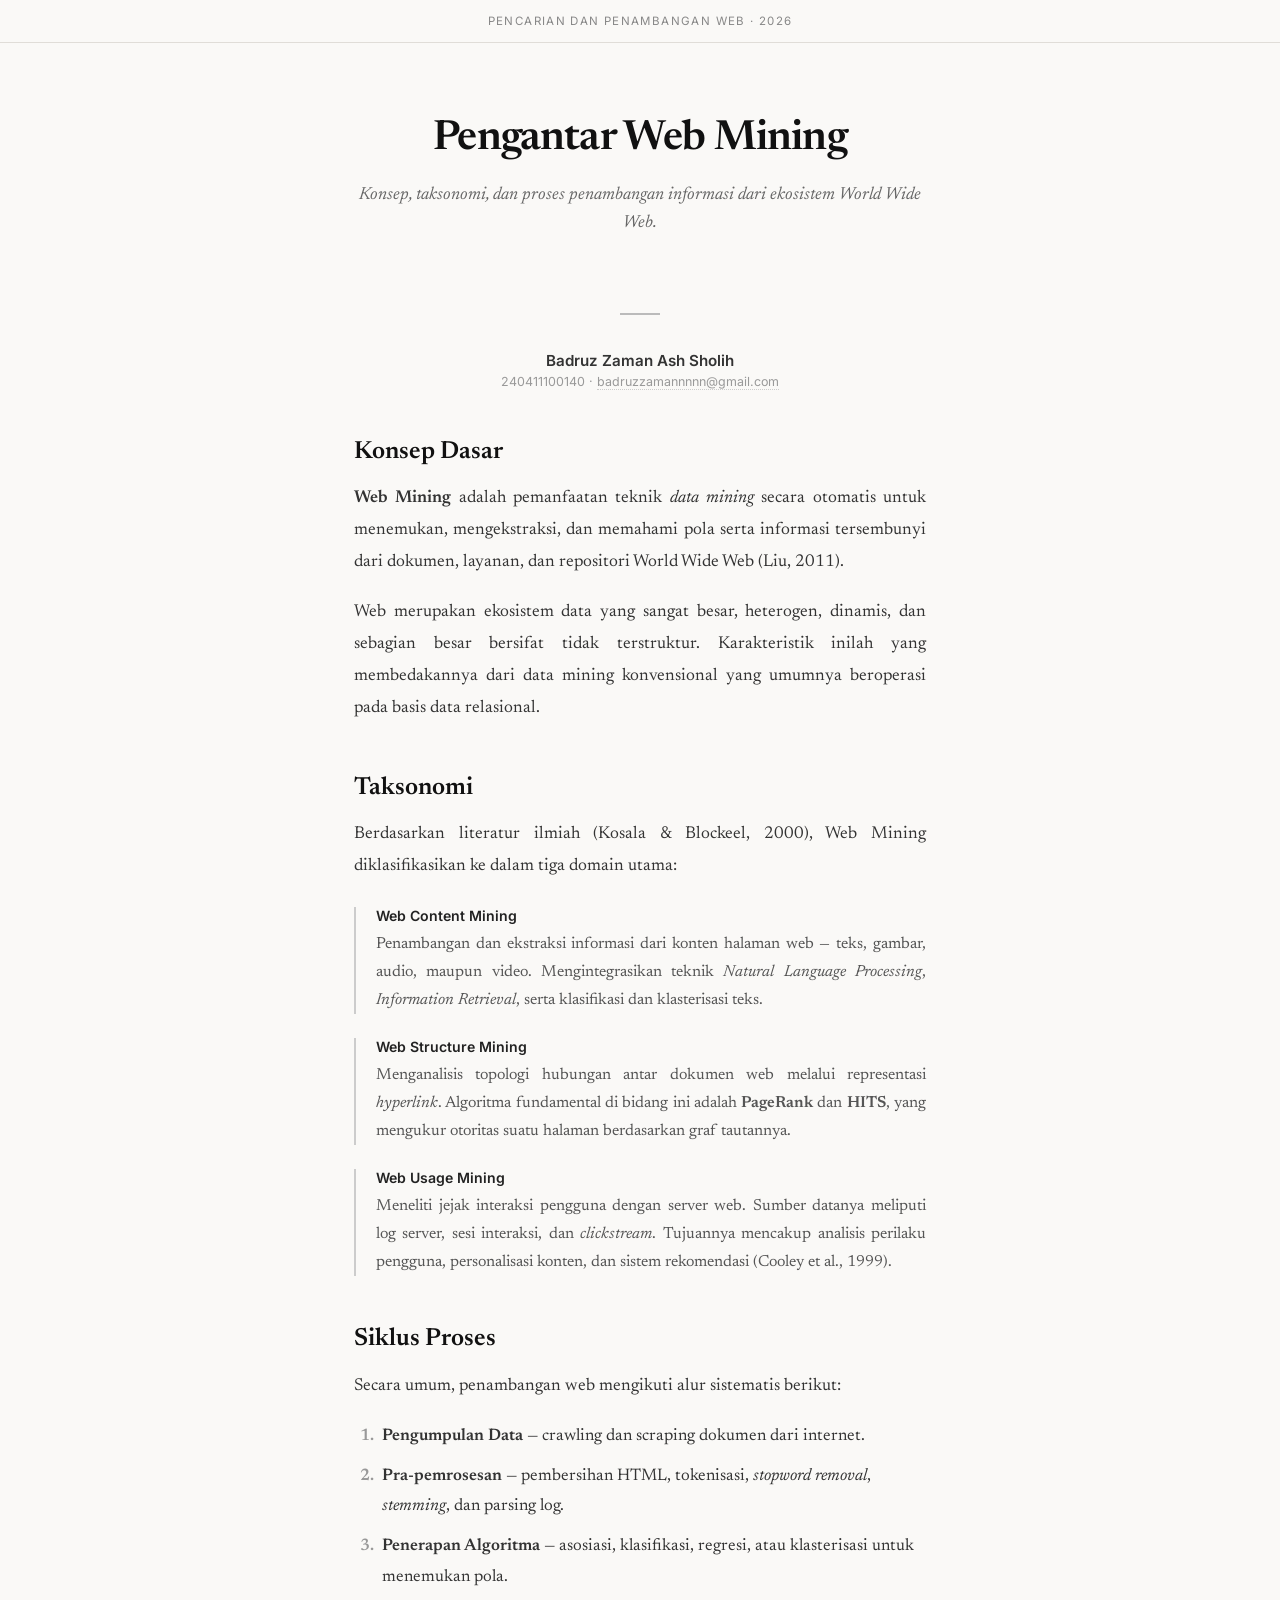
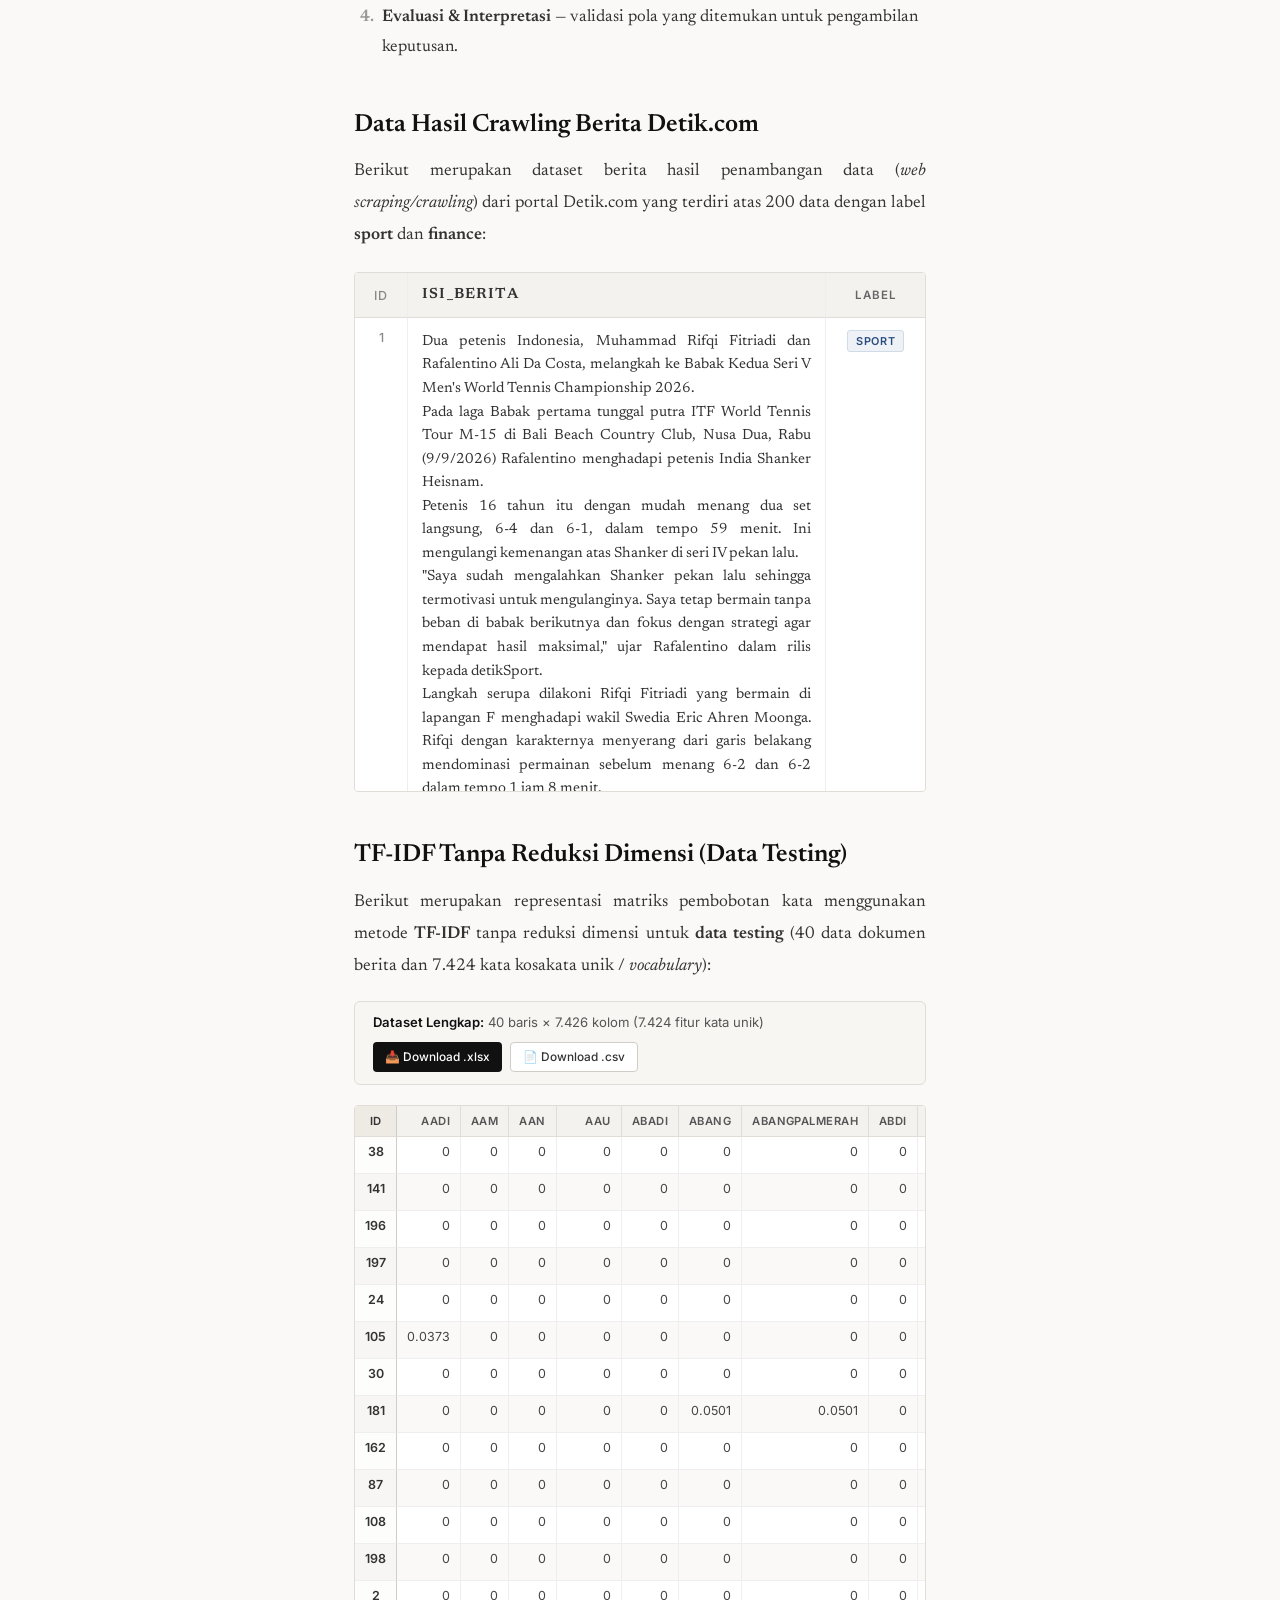
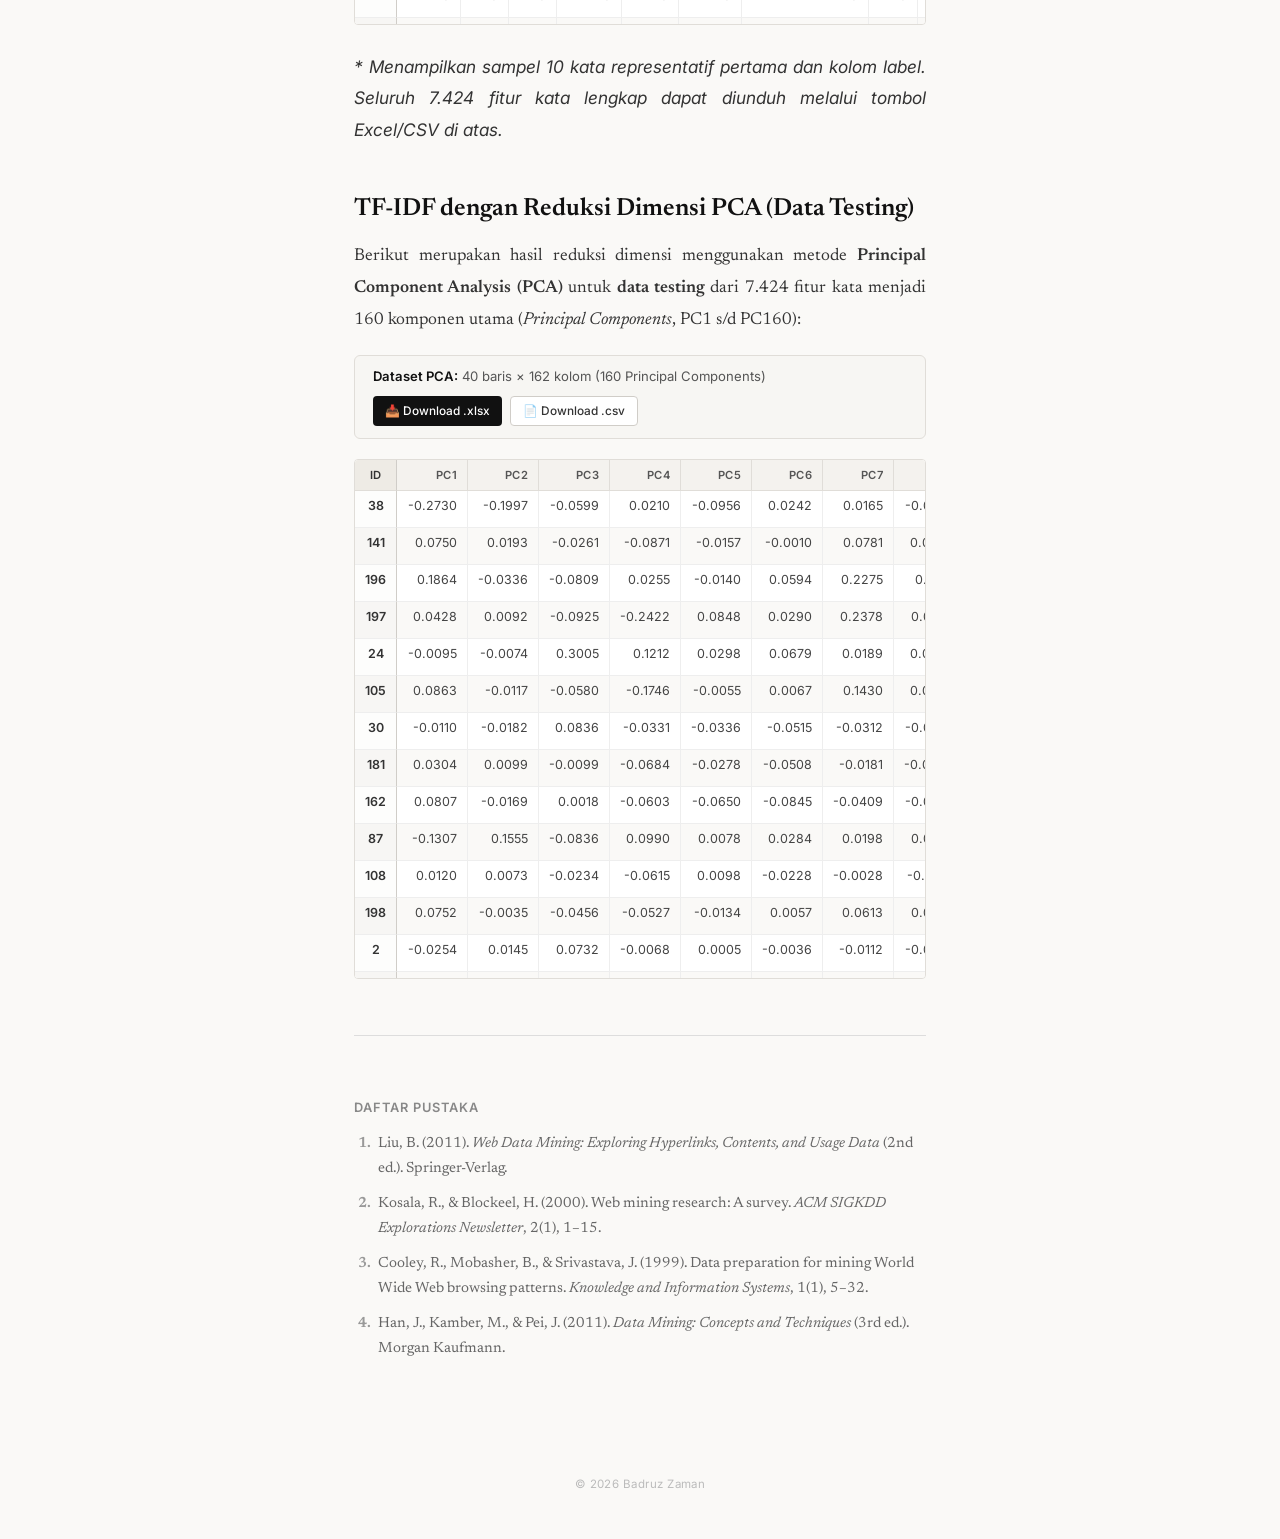
==== index.html @ 4d559684 "Upload Tugas 2 - TFIDF - Versi Preview" ====
<!DOCTYPE html>
<html lang="id">
<head>
  <meta charset="UTF-8" />
  <meta name="viewport" content="width=device-width, initial-scale=1.0" />
  <title>Pengantar Web Mining — Badruz Zaman</title>
  <style>
    @import url('https://fonts.googleapis.com/css2?family=Newsreader:ital,opsz,wght@0,6..72,400;0,6..72,600;1,6..72,400&family=Inter:wght@400;500;600&display=swap');

    * { box-sizing: border-box; margin: 0; padding: 0; }

    body {
      font-family: 'Newsreader', Georgia, 'Times New Roman', serif;
      color: #222;
      background: #faf9f7;
      padding: 0;
      -webkit-font-smoothing: antialiased;
    }

    /* ——— Top bar ——— */
    .topbar {
      border-bottom: 1px solid #e0ddd8;
      padding: 14px 0;
      text-align: center;
      font-family: 'Inter', sans-serif;
      font-size: 0.72rem;
      letter-spacing: 0.12em;
      text-transform: uppercase;
      color: #888;
      background: #faf9f7;
    }

    /* ——— Hero ——— */
    .hero {
      max-width: 640px;
      margin: 0 auto;
      padding: 72px 24px 40px;
      text-align: center;
    }

    .hero h1 {
      font-size: 2.6rem;
      font-weight: 600;
      line-height: 1.2;
      color: #111;
      margin-bottom: 16px;
      letter-spacing: -0.02em;
    }

    .hero .subtitle {
      font-size: 1.1rem;
      font-style: italic;
      color: #666;
      line-height: 1.6;
    }

    .divider {
      width: 40px;
      height: 2px;
      background: #bbb;
      margin: 36px auto;
    }

    /* ——— Author info ——— */
    .author {
      text-align: center;
      padding-bottom: 48px;
      font-family: 'Inter', sans-serif;
    }

    .author .name {
      font-size: 0.95rem;
      font-weight: 600;
      color: #333;
    }

    .author .meta {
      font-size: 0.78rem;
      color: #999;
      margin-top: 4px;
    }

    .author .meta a {
      color: #999;
      text-decoration: none;
      border-bottom: 1px dotted #ccc;
    }

    .author .meta a:hover {
      color: #555;
    }

    /* ——— Main content ——— */
    .content {
      max-width: 620px;
      margin: 0 auto;
      padding: 0 24px 64px;
    }

    .content h2 {
      font-size: 1.55rem;
      font-weight: 600;
      color: #111;
      margin: 48px 0 14px;
      line-height: 1.3;
    }

    .content h2:first-child {
      margin-top: 0;
    }

    .content h3 {
      font-family: 'Inter', sans-serif;
      font-size: 0.85rem;
      font-weight: 600;
      text-transform: uppercase;
      letter-spacing: 0.06em;
      color: #555;
      margin: 32px 0 10px;
    }

    .content p {
      font-size: 1.08rem;
      line-height: 1.85;
      margin-bottom: 18px;
      text-align: justify;
      color: #333;
    }

    .content em {
      font-style: italic;
    }

    .content strong {
      font-weight: 600;
    }

    /* ——— Taxonomy items ——— */
    .taxonomy-item {
      margin: 24px 0;
      padding-left: 20px;
      border-left: 2px solid #ccc;
    }

    .taxonomy-item h4 {
      font-family: 'Inter', sans-serif;
      font-size: 0.88rem;
      font-weight: 600;
      color: #222;
      margin-bottom: 6px;
    }

    .taxonomy-item p {
      font-size: 1rem;
      line-height: 1.75;
      color: #555;
      margin-bottom: 0;
    }

    /* ——— Lists ——— */
    .content ol {
      padding-left: 24px;
      margin-bottom: 20px;
    }

    .content ol li {
      font-size: 1.05rem;
      line-height: 1.8;
      margin-bottom: 10px;
      color: #333;
      padding-left: 4px;
    }

    .content ol li::marker {
      color: #999;
      font-weight: 600;
    }

    /* ——— Data Table ——— */
    .table-container {
      width: 100%;
      max-height: 520px;
      overflow-x: auto;
      overflow-y: auto;
      margin: 20px 0 36px;
      border: 1px solid #e0ddd8;
      background: #ffffff;
      border-radius: 4px;
    }

    .data-table {
      width: 100%;
      border-collapse: separate;
      border-spacing: 0;
      font-size: 0.88rem;
      text-align: left;
    }

    .data-table th {
      position: sticky;
      top: 0;
      background: #f4f2ee;
      font-family: 'Inter', sans-serif;
      font-size: 0.72rem;
      font-weight: 600;
      text-transform: uppercase;
      letter-spacing: 0.08em;
      color: #666;
      padding: 10px 14px;
      border-bottom: 1px solid #e0ddd8;
      z-index: 2;
    }

    .data-table td {
      padding: 12px 14px;
      border-bottom: 1px solid #eee;
      vertical-align: top;
    }

    .data-table tr:last-child td {
      border-bottom: none;
    }

    .data-table tr:nth-child(even) td {
      background: #faf9f7;
    }

    .data-table tr:hover td {
      background: #f3f1ed;
    }

    .data-table .col-id {
      width: 44px;
      text-align: center;
      font-family: 'Inter', sans-serif;
      font-size: 0.78rem;
      font-weight: 500;
      color: #888;
      border-right: 1px solid #eee;
    }

    .data-table .col-berita {
      min-width: 360px;
      font-family: 'Newsreader', Georgia, serif;
      font-size: 0.92rem;
      line-height: 1.6;
      color: #333;
      text-align: justify;
      white-space: pre-line;
      border-right: 1px solid #eee;
    }

    .data-table .col-label {
      width: 88px;
      text-align: center;
      white-space: nowrap;
    }

    .badge {
      display: inline-block;
      font-family: 'Inter', sans-serif;
      font-size: 0.68rem;
      font-weight: 600;
      text-transform: uppercase;
      letter-spacing: 0.06em;
      padding: 3px 8px;
      border-radius: 3px;
    }

    .badge-sport {
      background: #eef2f6;
      color: #2b4c7e;
      border: 1px solid #d0dbe7;
    }

    .badge-finance {
      background: #eef5ee;
      color: #2e6930;
      border: 1px solid #d1e7d2;
    }

    /* ——— Matrix Tables (TF-IDF & PCA) ——— */
    .matrix-table {
      width: max-content;
      border-collapse: separate;
      border-spacing: 0;
      font-family: 'Inter', sans-serif;
      font-size: 0.78rem;
    }

    .matrix-table th {
      position: sticky;
      top: 0;
      background: #f4f2ee;
      font-family: 'Inter', sans-serif;
      font-size: 0.7rem;
      font-weight: 600;
      letter-spacing: 0.04em;
      color: #555;
      padding: 8px 10px;
      border-bottom: 1px solid #e0ddd8;
      border-right: 1px solid #e0ddd8;
      white-space: nowrap;
      z-index: 2;
      text-align: right;
    }

    .matrix-table td {
      padding: 7px 10px;
      border-bottom: 1px solid #eee;
      border-right: 1px solid #eee;
      white-space: nowrap;
      color: #444;
      text-align: right;
    }

    .matrix-table tr:nth-child(even) td {
      background: #faf9f7;
    }

    .matrix-table tr:hover td {
      background: #f0eee9;
    }

    .matrix-table th.col-matrix-id,
    .matrix-table td.col-matrix-id {
      position: sticky;
      left: 0;
      text-align: center;
      font-weight: 600;
      color: #333;
      border-right: 1px solid #d0cdc8;
    }

    .matrix-table td.col-matrix-id {
      background: #fdfdfc;
      z-index: 1;
    }

    .matrix-table tr:nth-child(even) td.col-matrix-id {
      background: #f7f6f4;
    }

    .matrix-table tr:hover td.col-matrix-id {
      background: #eceae5;
    }

    .matrix-table th.col-matrix-id {
      z-index: 3;
      background: #eeebe5;
    }

    .matrix-table th.col-matrix-label,
    .matrix-table td.col-matrix-label {
      text-align: center;
    }

    .matrix-table .col-ellipsis {
      text-align: center;
      font-style: italic;
      color: #888;
      background: #f8f8f6;
      padding: 8px 14px;
    }

    /* ——— Download Card / Buttons ——— */
    .download-card {
      display: flex;
      align-items: center;
      justify-content: space-between;
      flex-wrap: wrap;
      gap: 12px;
      background: #f7f6f3;
      border: 1px solid #e0ddd8;
      border-radius: 6px;
      padding: 12px 18px;
      margin: 16px 0 20px;
    }

    .download-info {
      font-family: 'Inter', sans-serif;
      font-size: 0.82rem;
      color: #555;
    }

    .download-info strong {
      color: #111;
    }

    .download-actions {
      display: flex;
      gap: 8px;
      flex-wrap: wrap;
    }

    .btn-download {
      display: inline-flex;
      align-items: center;
      gap: 6px;
      background: #111;
      color: #ffffff;
      text-decoration: none;
      font-family: 'Inter', sans-serif;
      font-size: 0.74rem;
      font-weight: 500;
      padding: 7px 12px;
      border-radius: 4px;
      transition: background 0.15s ease;
    }

    .btn-download:hover {
      background: #333;
      color: #ffffff;
    }

    .btn-download-alt {
      background: #ffffff;
      color: #333;
      border: 1px solid #d0cdc8;
    }

    .btn-download-alt:hover {
      background: #eee;
      color: #111;
    }

    .preview-note {
      font-family: 'Inter', sans-serif;
      font-size: 0.78rem;
      color: #888;
      margin: -10px 0 24px;
      font-style: italic;
    }

    /* ——— References ——— */
    .references {
      margin-top: 56px;
      padding-top: 32px;
      border-top: 1px solid #ddd;
    }

    .references h3 {
      font-family: 'Inter', sans-serif;
      font-size: 0.8rem;
      font-weight: 600;
      text-transform: uppercase;
      letter-spacing: 0.08em;
      color: #888;
      margin-bottom: 16px;
    }

    .references ol {
      padding-left: 20px;
    }

    .references ol li {
      font-size: 0.92rem;
      line-height: 1.7;
      color: #666;
      margin-bottom: 10px;
    }

    /* ——— Footer ——— */
    footer {
      text-align: center;
      padding: 32px 24px 48px;
      font-family: 'Inter', sans-serif;
      font-size: 0.72rem;
      color: #bbb;
      letter-spacing: 0.04em;
    }

    /* ——— Responsive ——— */
    @media (max-width: 600px) {
      .hero { padding: 48px 20px 28px; }
      .hero h1 { font-size: 1.9rem; }
      .content { padding: 0 20px 48px; }
      .download-card { flex-direction: column; align-items: flex-start; }
    }
  </style>
</head>
<body>

  <div class="topbar">Pencarian dan Penambangan Web · 2026</div>

  <div class="hero">
    <h1>Pengantar Web Mining</h1>
    <p class="subtitle">Konsep, taksonomi, dan proses penambangan informasi dari ekosistem World Wide Web.</p>
  </div>

  <div class="divider"></div>

  <div class="author">
    <div class="name">Badruz Zaman Ash Sholih</div>
    <div class="meta">240411100140 · <a href="mailto:badruzzamannnnn@gmail.com">badruzzamannnnn@gmail.com</a></div>
  </div>

  <main class="content">

    <h2>Konsep Dasar</h2>
    <p>
      <strong>Web Mining</strong> adalah pemanfaatan teknik <em>data mining</em> secara otomatis untuk menemukan, mengekstraksi, dan memahami pola serta informasi tersembunyi dari dokumen, layanan, dan repositori World Wide Web (Liu, 2011).
    </p>
    <p>
      Web merupakan ekosistem data yang sangat besar, heterogen, dinamis, dan sebagian besar bersifat tidak terstruktur. Karakteristik inilah yang membedakannya dari data mining konvensional yang umumnya beroperasi pada basis data relasional.
    </p>

    <h2>Taksonomi</h2>
    <p>
      Berdasarkan literatur ilmiah (Kosala &amp; Blockeel, 2000), Web Mining diklasifikasikan ke dalam tiga domain utama:
    </p>

    <div class="taxonomy-item">
      <h4>Web Content Mining</h4>
      <p>
        Penambangan dan ekstraksi informasi dari konten halaman web — teks, gambar, audio, maupun video. Mengintegrasikan teknik <em>Natural Language Processing</em>, <em>Information Retrieval</em>, serta klasifikasi dan klasterisasi teks.
      </p>
    </div>

    <div class="taxonomy-item">
      <h4>Web Structure Mining</h4>
      <p>
        Menganalisis topologi hubungan antar dokumen web melalui representasi <em>hyperlink</em>. Algoritma fundamental di bidang ini adalah <strong>PageRank</strong> dan <strong>HITS</strong>, yang mengukur otoritas suatu halaman berdasarkan graf tautannya.
      </p>
    </div>

    <div class="taxonomy-item">
      <h4>Web Usage Mining</h4>
      <p>
        Meneliti jejak interaksi pengguna dengan server web. Sumber datanya meliputi log server, sesi interaksi, dan <em>clickstream</em>. Tujuannya mencakup analisis perilaku pengguna, personalisasi konten, dan sistem rekomendasi (Cooley et al., 1999).
      </p>
    </div>

    <h2>Siklus Proses</h2>
    <p>Secara umum, penambangan web mengikuti alur sistematis berikut:</p>
    <ol>
      <li><strong>Pengumpulan Data</strong> — crawling dan scraping dokumen dari internet.</li>
      <li><strong>Pra-pemrosesan</strong> — pembersihan HTML, tokenisasi, <em>stopword removal</em>, <em>stemming</em>, dan parsing log.</li>
      <li><strong>Penerapan Algoritma</strong> — asosiasi, klasifikasi, regresi, atau klasterisasi untuk menemukan pola.</li>
      <li><strong>Evaluasi &amp; Interpretasi</strong> — validasi pola yang ditemukan untuk pengambilan keputusan.</li>
    </ol>

    <h2>Data Hasil Crawling Berita Detik.com</h2>
    <p>
      Berikut merupakan dataset berita hasil penambangan data (<em>web scraping/crawling</em>) dari portal Detik.com yang terdiri atas 200 data dengan label <strong>sport</strong> dan <strong>finance</strong>:
    </p>

    <div class="table-container">
      <table class="data-table">
        <thead>
          <tr>
            <th class="col-id">id</th>
            <th class="col-berita">isi_berita</th>
            <th class="col-label">label</th>
          </tr>
        </thead>
        <tbody>
            <tr>
              <td class="col-id">1</td>
              <td class="col-berita">Dua petenis Indonesia, Muhammad Rifqi Fitriadi dan Rafalentino Ali Da Costa, melangkah ke Babak Kedua Seri V Men&#x27;s World Tennis Championship 2026.
Pada laga Babak pertama tunggal putra ITF World Tennis Tour M-15 di Bali Beach Country Club, Nusa Dua, Rabu (9/9/2026) Rafalentino menghadapi petenis India Shanker Heisnam.
Petenis 16 tahun itu dengan mudah menang dua set langsung, 6-4 dan 6-1, dalam tempo 59 menit. Ini mengulangi kemenangan atas Shanker di seri IV pekan lalu.
&quot;Saya sudah mengalahkan Shanker pekan lalu sehingga termotivasi untuk mengulanginya. Saya tetap bermain tanpa beban di babak berikutnya dan fokus dengan strategi agar mendapat hasil maksimal,&quot; ujar Rafalentino dalam rilis kepada detikSport.
Langkah serupa dilakoni Rifqi Fitriadi yang bermain di lapangan F menghadapi wakil Swedia Eric Ahren Moonga. Rifqi dengan karakternya menyerang dari garis belakang mendominasi permainan sebelum menang 6-2 dan 6-2 dalam tempo 1 jam 8 menit.
Pada babak kedua, Rifqi bertemu petenis kualifikasi asal Australia Hayden Jones yang menang 6-1 6-1 dari Raghav Jaysinghani.
Sementara itu tuan rumah harus kehilangan satu wakilnya di babak utama, setelah perjuangan Anthony Susanto selama 2 jam 53 menit saat menantang unggulan keenam asal Selandia Baru, Isaac Becroft, gagal membuahkan kemenangan.
Keunggulan 7-6 tiebreak 4 di set pertama, ternyata tak mampu di pertahankan oleh petenis 29 tahun itu. Isaac yang merupakan runner-up Seri IV menang rubber rame 6-2 dan 7-5.</td>
              <td class="col-label"><span class="badge badge-sport">sport</span></td>
            </tr>
            <tr>
              <td class="col-id">2</td>
              <td class="col-berita">Audisi Umum PB Djarum 2026 sedang berlangsung di Kudus. Kevin Sanjaya jadi teringat momen saat dirinya berupaya mengejar mimpi.
Audisi Umum PB Djarum 2026 Kudus dihelat di GOR Djarum, Jati, pada Rabu (9/9) hingga Minggu (13/9). Tak kurang, sebanyak 1.601 peserta yang berasal dari berbagai penjuru Indonesia mulai dari Sumatera hingga Papua.
Mantan atlet bulutangkis Indonesia ternama, Kevin Sanjaya, ikut terlibat dalam Tim Pencari Bakat PB Djarum. Dia juga merupakan sosok legenda di PB Djarum.
&quot;Hadir di GOR Jati membuat saya bernostalgia semasa pertama kali mengikuti Audisi Umum PB Djarum di tahun 2006 lalu. Saya senang melihat perjuangan adik-adik yang begitu gigih. Menurut saya, mentalitas bertanding dan siap akan hasil apapun di lapangan menjadi poin penting untuk menjadi pebulutangkis andal. Jadi antara keinginan untuk menang dan rasa takut kalah itu harus seimbang,&quot; kata Kevin dalam rilis yang diterima detikSport.
&quot;Melihat antusiasme yang luar biasa dari adik-adik di audisi kali ini, saya rasa ini merupakan angin segar bagi regenerasi bulutangkis kita karena merekalah calon-calon pahlawan olahraga untuk Indonesia di masa depan,&quot; sambungnya.
Para bibit potensial ini tersebar di tiga kategori usia yaitu U-11, KU-11, dan KU-12 baik putra maupun putri. Adapun Kudus menjadi kota ketiga pelaksanaan proses seleksi pebulutangkis muda berkualitas super setelah lebih dahulu diadakan di Pekanbaru (Juli) dan Makassar (Agustus).
&quot;Bertepatan dengan Hari Olahraga Nasional, kami ingin terus mengambil peran dalam mendukung kemajuan olahraga Indonesia melalui pembinaan atlet sejak usia dini. Audisi Umum PB Djarum menjadi salah satu langkah untuk menemukan talenta-talenta muda potensial dari berbagai daerah,&quot; kata Program Director Bakti Olahraga Djarum Foundation sekaligus Ketua PB Djarum, Yoppy Rosimin.</td>
              <td class="col-label"><span class="badge badge-sport">sport</span></td>
            </tr>
            <tr>
              <td class="col-id">3</td>
              <td class="col-berita">Modern Pentathlon akan dipertandingkan dalam momen Hari Ulang Tahun (HUT) TNI ke-81. Ketua Umum Pengurus Pusat Modern Pentathlon Indonesia (PP MPI), Marsekal Muda (Marsda) TNI Purwoko Aji Prabowo, menyampaikan apresiasi.
Modern Pentathlon adalah cabang olahraga Olimpiade yang menggabungkan lima disiplin berbeda: anggar, renang, lari, menembak, dan rintangan (obstacle) yang menggantikan disiplin berkuda mulai tahun 2025.
Modern Pentathlon Indonesia Open 2026 yang memperebutkan Piala Panglima TNI ini dijadwalkan akan berlangsung di Akademi Angkatan Udara (AAU) Yogyakarta, 23-25 September 2026.
&quot;Merupakan suatu kehormatan modern pentathlon menjadi satu dari delapan cabang olahraga yang dipertandingkan dalam rangka memperingati HUT ke-81 TNI tahun 2026. Kami siap mensukseskan Modern Pentathlon Indonesia Open 2026 memperebutkan Piala Panglima TNI,&quot; kata Purwoko Aji Prabowo yang mendampingi Panglima Koopsudnas (Pangkoopsudnas) Marsekal Madya (Marsdya) TNI Minggit Tribowo.
&quot;Keberadaan Modern Pentathlon Indonesia Open 2026 ini mewujudkan keinginan kami untuk terus menggemakan pembinaan Modern Pentathlon yang mampu membentuk karakter generasi muda yang berdisiplin tinggi, berdaya juang, dan bertalenta juara,&quot; sambungnya dalam wawancara dengan medai di Ruang Leo Watimena Koopsudnas, Lanud Halim Perdanakusuma, Jakarta Timur, Selasa (8/9/2026).
Purwoko Aji Prabowo juga menyampaikan kabar gembira bagi para atlet muda Modern Pentathlon yang tampil dalam perebutan Piala Panglima TNI. Dia memastikan PP MPI akan mengawal serta memfasilitasi para pemenang di kategori U-19 yang memiliki minat untuk melanjutkan karier di dunia militer melalui jalur prestasi.
&quot;Kami membuka kesempatan bagi para juara di kategori U-19, jika tertarik bergabung menjadi anggota TNI, akan coba kami fasilitasi. Kesempatan dari Panglima TNI ini terbuka lebar bagi bibit-bibit muda berprestasi,&quot; pungkas Marsda TNI Purwoko Aji.
Kejuaraan Piala Panglima TNI 2026 membuka persaingan untuk kategori Senior serta U-19 (putra dan putri). Tiga nomor utama yang siap menguji ketahanan fisik dan mental para atlet meliputi: Pentathlon, Triathle, dan Biathle.
Lebih jauh Purwoko Aji menyampaiakan, perkembangan prestasi Modern Pentathlon Indonesia mengalami peningkatan prestasi cukup signifikan. Pada SEA Games Thailand 2025 lalu, Timnas Modern Pentathlon Indonesia telah menyumbangkan 1 medali emas, 3 perak, dan 1 perunggu. Kini, PP MPI sudah menyiapkan 5 atlet yang bakal tampil di Asian Games Aichi-Nagoya 2026.
&quot;Kita sudah mempersiapkan kelima atlet Modern Petathlon Indonesia dengan maksimal sehingga bisa memberikan yang terbaik pada saat tampil di Asian Games 2026 nanti. Khusus Modern Pentathlon Indonesia Open 2026 ini, kita berharap muncul bibit-bibit potensial yang akan dibina untuk persiapan menghadapi single dan multi event internasional ke depan,&quot; tutupnya.</td>
              <td class="col-label"><span class="badge badge-sport">sport</span></td>
            </tr>
            <tr>
              <td class="col-id">4</td>
              <td class="col-berita">Kejuaraan Nasional Gokart 2026 yang berlangsung dalam enam putaran menghadirkan persaingan ketat hingga seri terakhir. Romy Tahrizi berhasil menjadi Juara Nasional Shifter 150 tahun 2026 bersama Dewa United Motorsport setelah melalui perjuangan sepanjang musim.
Kepastian tersebut diraih Romy pada Final Race Round 6 yang berlangsung pada 5-6 September 2026. Sebelumnya, pembalap yang juga berprofesi sebagai Lawyer di Kantor AHHN Lawyers tersebut masih menempati posisi kedua klasemen sementara dengan selisih 15 poin dari pemuncak klasemen.
Dengan tampil konsisten dan mampu mengamankan posisinya hingga balapan berakhir, Romy berhasil mengungguli pesaing terdekatnya sekaligus mengumpulkan poin terbanyak sepanjang musim. Hasil tersebut mengantarkannya menjadi pemuncak klasemen akhir Kejuaraan Nasional Gokart 2026 kelas Shifter 150.
Pencapaian ini menjadi hasil dari proses panjang yang tidak mudah. Sebagai pembalap dengan usia 37 tahun sekaligus salah satu pembalap paling senior di kelas Shifter 150, Romy harus mempersiapkan kondisi fisik dan mental secara optimal. Balapan gokart dengan intensitas tinggi membutuhkan stamina, konsentrasi, serta daya tahan fisik yang prima, terutama dalam menghadapi rangkaian kompetisi selama satu musim.
Sepanjang enam putaran yang berlangsung sejak Januari hingga September 2026, Romy mencatatkan empat kemenangan, satu kali finis sebagai runner-up, dan satu kali gagal menyelesaikan balapan. Dengan torehan tersebut, Romy berhasil mengoleksi lima podium dan memastikan gelar Juara Nasional Shifter 150 tahun 2026.
Performa Romy tidak terlepas dari dukungan penuh Dewa United Motorsport yang secara konsisten memberikan persiapan dan setting gokart terbaik di setiap putaran. Kolaborasi antara pembalap dan tim menjadi salah satu faktor penting dalam menjaga performa hingga akhirnya mampu mengamankan gelar juara nasional.
Kebahagiaan semakin lengkap karena keberhasilan Romy juga turut mengantarkan Dewa United Motorsport menjadi Juara Nasional Tim pada Kejuaraan Nasional Gokart 2026. Romy bersama para pembalap Dewa United Motorsport yang dikenal dengan sebutan &quot;Anak Dewa&quot; berhasil memberikan kontribusi penting terhadap pencapaian tersebut.
Persaingan pada putaran terakhir juga berlangsung dalam kondisi yang penuh tantangan. Balapan sempat terancam ditiadakan akibat abu vulkanik dari erupsi Anak Krakatau yang mencapai kawasan Sentul Karting Circuit. Kondisi tersebut membuat permukaan lintasan menjadi berdebu dan jarak pandang pembalap sangat terbatas.
Setelah mengalami penundaan selama hampir empat jam, balapan akhirnya dapat dilangsungkan setelah dilakukan penanggulangan oleh pihak organizer bersama petugas pemadam kebakaran yang melakukan penyemprotan di seluruh permukaan lintasan. Kondisi tersebut menambah tantangan bagi para pembalap dalam menentukan strategi dan menjaga konsentrasi hingga balapan berakhir.
&quot;Gelar ini tentu sangat berarti bagi saya karena perjuangannya tidak mudah. Sepanjang musim kami harus menjaga konsistensi, mempersiapkan fisik, menjaga fokus, dan terus melakukan evaluasi dari satu seri ke seri berikutnya. Apalagi persaingan di kelas Shifter 150 sangat ketat dan saya juga harus mampu menjaga kondisi di tengah kesibukan sebagai lawyer,&quot; kata Romy Tahrizi dalam pernyataan resminya.
&quot;Saya bersyukur kerja keras bersama tim akhirnya membuahkan hasil. Terima kasih yang sebesar-besarnya untuk Dewa United Motorsport yang selalu memberikan support dan setting terbaik di setiap seri. Gelar ini bukan hanya milik saya, tetapi juga milik seluruh tim, keluarga, sponsor, dan semua pihak yang terus memberikan dukungan,&quot; lanjutnya.
Romy juga menegaskan bahwa keberhasilan meraih gelar juara nasional bukan menjadi akhir dari perjalanan, melainkan motivasi untuk menghadapi tantangan berikutnya.
&quot;Saya ingin menjadikan pencapaian tahun ini sebagai motivasi untuk terus berkembang. Target ke depan tentu mempertahankan gelar dan, jika ada kesempatan, mencoba berkompetisi di level internasional. Saya percaya selama kita mau bekerja keras, terus belajar, dan tidak mudah menyerah, masih banyak hal yang bisa dicapai. Mudah-mudahan saya bisa terus memberikan prestasi terbaik bersama Dewa United Motorsport,&quot; kata Romy.
Ke depan, Romy Tahrizi bertekad mempertahankan gelar Juara Nasional sekaligus membuka peluang untuk tampil di kompetisi gokart internasional. Komitmen tersebut akan terus dijalankan bersama Dewa United Motorsport yang telah memberikan kepercayaan dan dukungan sepanjang musim 2026.
Atas pencapaian tersebut, Romy menyampaikan apresiasi kepada seluruh jajaran Dewa United Motorsport, sponsor, keluarga, kerabat, serta seluruh pihak yang telah memberikan dukungan dan kepercayaan selama perjalanan kompetisinya hingga berhasil meraih gelar Juara Nasional Shifter 150 tahun 2026.</td>
              <td class="col-label"><span class="badge badge-sport">sport</span></td>
            </tr>
            <tr>
              <td class="col-id">5</td>
              <td class="col-berita">Asian Games 2026 tak lama lagi akan dimulai. Ketua Umum Pengurus Besar Taekwondo Indonesia (PBTI), Letjen TNI Richard Tampubolon, menyampaikan optimismennya terkait cabang olahraga yang dia pimpin.
Asian Games 2026 berlangsung di Aichi-Nagoya, Jepang. Ajang multi-event olahraga Asia itu akan resmi dibuka pada 19 September dan ditutup pada 4 Oktober 2026.
Presiden RI Prabowo Subianto secara resmi melepas kontingen Indonesia di Istana Kepresidenan, Jakarta Pusat, Rabu (9/9/2026). Ketua Umum Pengurus Besar Taekwondo Indonesia (PBTI) Letjen TNI Richard Tampubolon turut hadir dalam acara tersebut.
Dalam kesempatan tersebut, Prabowo berpesan kepada para atlet untuk menjaga konsistensi latihan. Orang nomor satu di Indonesia itu juga berharap para perwakilan Indonesia bisa memperlihatkan karakter bangsa.
&quot;Kunci utama untuk meraih prestasi tertinggi adalah konsistensi dalam berlatih dan semangat pantang menyerah. Ia berharap para atlet dapat menunjukkan karakter bangsa Indonesia yang tangguh saat bertanding di Jepang nanti,&quot; kata PRabowo.
Pesan tersebut menjadi motivasi bagi para atlet Indonesia, termasuk para wakil Taekwondo Indonesia yang akan membawa Merah Putih di Aichi-Nagoya.
&quot;Dengan persiapan dan evaluasi yang berkesinambungan, saya yakin para atlet Taekwondo dapat memberikan kontribusi maksimal untuk kejayaan Indonesia,&quot; kata Richard Tampubolon.
Asian Games Aichi-Nagoya 2026 akan menjadi salah satu panggung penting bagi Taekwondo Indonesia. Hasil baik nantinya bisa menjadibukti keberhasilanPBTI dalam pembinaan dan persiapan yang telah dilakukan sebelum menghadapi persaingan di level Asia.</td>
              <td class="col-label"><span class="badge badge-sport">sport</span></td>
            </tr>
            <tr>
              <td class="col-id">6</td>
              <td class="col-berita">PT Bank Negara Indonesia (Persero) Tbk atau BNI kembali memberikan dukungan terhadap perjuangan bulutangkis Indonesia di panggung internasional. Hal ini seiring ditetapkannya 20 pebulu tangkis yang akan memperkuat Merah Putih pada Asian Games 2026 Aichi-Nagoya, Jepang.
Dari 20 pemain yang dipilih Persatuan Bulutangkis Seluruh Indonesia (PP PBSI), sebanyak 13 pemain akan menjalani debut di Asian Games. Mereka antara lain Alwi Farhan, Moh Zaki Ubaidillah, Muhammad Shohibul Fikri, Nikolaus Joaquin, Mutiara Ayu Puspitasari, Rachel Allessya Rose, hingga Nita Violina Marwah.
Sementara itu, tujuh pemain lainnya telah memiliki pengalaman tampil di Asian Games, yakni Jonatan Christie, Fajar Alfian, Leo Rolly Carnando, Daniel Marthin, Putri Kusuma Wardani, Febriana Dwipuji Kusuma, dan Siti Fadia Silva Ramadhanti.
Corporate Secretary BNI Okki Rushartomo mengatakan komposisi pemain berpengalaman dan debutan menunjukkan proses regenerasi yang terus berlangsung dalam bulutangkis Indonesia. Asian Games Aichi-Nagoya menjadi kesempatan bagi para pemain untuk menguji kemampuan sekaligus menambah pengalaman di level internasional.
&quot;BNI berharap seluruh atlet yang memperkuat Indonesia dapat memberikan kemampuan terbaiknya. Kehadiran para pemain berpengalaman sekaligus debutan menunjukkan bahwa regenerasi terus berjalan dan menjadi bagian penting dalam menjaga kesinambungan prestasi bulutangkis Indonesia,&quot; ujar Okki dalam keterangan tertulis, Rabu (9/9/2026).
Asian Games 2026 juga menghadirkan kombinasi baru di sektor ganda campuran. Nikolaus Joaquin dan Siti Fadia Silva Ramadhanti dijadwalkan tampil sebagai pasangan pada ajang tersebut setelah sebelumnya masing-masing berkompetisi dengan pasangan berbeda.
Menurut Okki, hadirnya kombinasi pemain baru memberikan kesempatan untuk memperluas pengalaman bertanding sekaligus menambah alternatif bagi Indonesia dalam menghadapi persaingan di level Asia.
&quot;Yang paling utama, kami berharap tim Indonesia dapat tampil maksimal pada nomor beregu, baik putra maupun putri. Setelah itu, kami juga berharap para atlet mampu menunjukkan performa terbaik pada nomor perorangan,&quot; kata Okki.
Nomor beregu bulutangkis Asian Games 2026 dijadwalkan berlangsung pada 20-24 September 2026, kemudian dilanjutkan dengan nomor perorangan pada 25-29 September 2026.
Dukungan terhadap perjuangan para atlet tersebut juga bertepatan dengan momentum Hari Olahraga Nasional (Haornas) yang diperingati setiap 9 September. Bagi BNI, Haornas menjadi pengingat pentingnya dukungan berkelanjutan terhadap pembinaan atlet dan pengembangan olahraga nasional.
BNI meyakini perjuangan para atlet di Asian Games 2026 dapat menjadi inspirasi bagi generasi muda untuk terus berprestasi sekaligus membawa nama Indonesia di tingkat Asia dan dunia.</td>
              <td class="col-label"><span class="badge badge-sport">sport</span></td>
            </tr>
            <tr>
              <td class="col-id">7</td>
              <td class="col-berita">Buat kamu yang mengikuti MotoGP dan merasa hafal dengan karakter berbagai sirkuit, ada tantangan menarik yang bisa diikuti. Bold Riders bersama detikcom menghadirkan kuis tebak sirkuit MotoGP dengan hadiah saldo e-wallet total Rp750 ribu.
Dalam kuis ini, peserta ditantang menebak nama-nama sirkuit berdasarkan siluet pada postingan kuis. Tantangan tersebut bisa menjadi kesempatan untuk menguji seberapa jauh pengetahuan peserta terhadap berbagai lintasan MotoGP.
Menariknya, kuis ini tidak hanya mengandalkan jawaban yang tepat. Peserta juga perlu mengikuti sejumlah mekanisme yang telah ditentukan agar dapat mengikuti kuis sesuai ketentuan.
Cara Ikut Kuis Tebak Sirkuit MotoGP
Untuk mengikuti kuis, peserta perlu memastikan beberapa persyaratan telah dilakukan. Berikut mekanismenya:
Follow akun Instagram @detikcom dan @boldriders.
Tulis nama-nama sirkuit yang sesuai dengan siluet pada slide 2 postingan kuis di kolom komentar.
Mention @detikcom, @boldriders, dan dua teman terdekat untuk ikut meramaikan kuis.
Pastikan jawaban dan seluruh mekanisme telah dilakukan sesuai ketentuan.
Kuis ini menguji kemampuan peserta dalam mengenali sirkuit hanya melalui tampilan siluet. Bagi penggemar yang terbiasa mengikuti balapan MotoGP, bentuk lintasan dan karakter tikungan dapat menjadi petunjuk untuk menentukan jawaban.
Ada Hadiah Saldo E-Wallet Rp750 Ribu
Selain menguji pengetahuan tentang sirkuit MotoGP, kuis ini juga menawarkan hadiah menarik. Tiga detikers dengan jawaban yang benar akan mendapatkan saldo e-wallet.
Masing-masing pemenang berhak mendapatkan saldo e-wallet sebesar Rp250 ribu, sehingga total hadiah yang disiapkan mencapai Rp750 ribu.
Jadi, buat kamu yang merasa jago mengenali sirkuit MotoGP, jangan lewatkan kesempatan untuk ikut menjawab tantangan ini. Siapkan jawaban terbaik, ikuti seluruh mekanisme yang berlaku, dan buktikan seberapa kenal kamu dengan berbagai lintasan MotoGP.
Bold Riders hadir sebagai wadah komunitas motor multigenre. Apa pun brand atau jenis motornya, semua bisa bergabung di bawah satu semangat yang sama: brotherhood. Sejalan dengan keberanian memacu adrenalin dan mengambil risiko di sirkuit, Bold Riders juga dengan bangga menjadi sponsor resmi Gresini Racing Team di ajang MotoGP.
Lebih dari sekadar komunitas, Bold Riders mendukung penuh nilai-nilai yang menjadi jiwa dari MotoGP dan para pecinta roda dua untuk selalu berani tampil beda (Live Bold):
Keberanian mengambil keputusan dalam hitungan detik.
Mentalitas untuk terus maju dan berkembang.
Passion yang kuat terhadap dunia roda dua.
Dedikasi dalam menghargai proses, latihan, dan disiplin.
Prinsip untuk menjadikan setiap perjalanan sebagai pengalaman yang berarti.
Semangat brotherhood yang solid dan merangkul semua genre motor tanpa sekat.
Jangan sampai ketinggalan keseruannya! Follow akun @boldriders sekarang untuk update info terbaru seputar dunia motor dan MotoGP.</td>
              <td class="col-label"><span class="badge badge-sport">sport</span></td>
            </tr>
            <tr>
              <td class="col-id">8</td>
              <td class="col-berita">Pelatih Timnas voli putra Indonesia, Reidel Toiran, memasang target medali di Asian Games 2026. Dia optimistis timnya bisa memberikan kejutan besar.
Timnas voli putra Indonesia saat ini diperkuat 12 pemain. Sejumlah pemain berpengalaman tetap menjadi bagian dari skuad, di antaranya Dio Zulfikri, Farhan Halim, dan Fahri Septian.
&quot;Target kami dapat medali. Anak-anak semangat semua. Jadi, optimis nanti kompetisi ini kita bisa surprise (memberi kejutan) besar,&quot; kata Reidel saat ditemui di Wisma Serba Guna, GBK, Rabu (9/9/2026).
Menurut Reidel, timnya masih menjalani latihan berat. Waktu kurang dari dua pekan akan dimanfaatkan untuk memaksimalkan kondisi fisik para pemain sebelum berangkat ke Asian Games 2026.
&quot;Sekarang masih latihan berat, masih ada panjang latihan, jadi belum lepas fisik. Ya, maksimalkan waktu karena kita ada evaluasi fisik kurang. Sekarang di fase untuk memaksimalkan taktik kita,&quot; kata Reidel.
Reidel Waspadai Jepang, India, dan China
Menyoal persaingan, Reidel menyebut Jepang, India, dan China bakal menjadi lawan berat Indonesia. Di sisi lain dia juga menilai performa timnya juga terus mengalami peningkatan.
Indonesia sebelumnya berhasil menjuarai AVC Men&#x27;s Cup 2026. Tim Merah Putih mengalahkan Korea Selatan 3-0 pada pertandingan final di India.
&quot;Ya, ada tim-tim terbaik. Ada Jepang, ada India, ada China juga lumayan bagus. Dan kita sudah mulai naik,&quot; tuturnya.
Pada Asian Games 2026, Indonesia tergabung di Pool B bersama Iran, Thailand, dan Kirgizstan. Reidel berharap dukungan masyarakat Indonesia untuk perjuangan timnas voli putra di Asian Games 2026.
&quot;Ya, untuk masyarakat Indonesia terima kasih sampai sekarang sudah mendukung. Kami akan maksimal di pertandingan dan berharap maju,&quot; ujar Reidel.
(mcy/krs)</td>
              <td class="col-label"><span class="badge badge-sport">sport</span></td>
            </tr>
            <tr>
              <td class="col-id">9</td>
              <td class="col-berita">Ketua Umum Komite Olimpiade Indonesia (KOI), Raja Sapta Oktohari, memastikan atlet terlayani dengan baik setibanya di Nagoya, Jepang. Ini untuk menjawab kondisi yang tengah terjadi di kota tersebut.
Nagoya tengah diterpa banjir besar yang mengakibatkan ratusan atlet Asian Games di Jepang dievakuasi dari tempat penginapan mereka.
Bahkan, menurut prakiraan cuaca menunjukkan akan ada lebih banyak hujan dalam beberapa hari ke depan, padahal pertandingan Asian Games akan dimulai 10 September, dan pembukaan resmi multievent empat tahunan itu baru dilakukan 19 September.
&quot;Hubungan kami dengan NOC Jepang cukup baik. Koordinasi tetap kami lakukan dan khusus Nagoya, tim CdM cukup intensif berkomunikasi, baik dengan pemerintahnya mapun LOC Aichi-Nagoya,&quot; kata Okto saat ditemui di Wisma Serba Guna, GBK, Rabu (9/9/2026).
&quot;InsyaAllah kita akan berupaya terus supaya ada kepastian para atlet bisa terlayani dengan baik,&quot; tambahnya.
Selain banjir besar di wilayah Asian Games akan berlangsung, faktanya Indonesia juga diterpa tantangan lain.
Mulai dari kebakaran di Kalimantan, banjir di Sumatra, hingga gunung erupsi di beberapa titik di Indonesia. Namun begitu, Okto berharap, tantangan ini bisa dijawab atlet dengan prestasi olahraga Indonesia.
&quot;Kami menyampaikan kepada para atlet bahwa semua tantangan ini harus dijawab dengan prestasi. Harapannya dari prestasi itu bisa menjadi penguat semangat masyarakat Indonesia menghadapi semua tantangan yang sedang kita hadapi ini,&quot; ujarnya.
&quot;Kita bangsa besar, kita tak mungkin akan menjadi kecil, cuma karena tantangan-tantangan ini. Jawabannya harus menang,&quot; tegas Okto.
Okto juga menilai tim CdM memiliki rencana cadangan dalam setiap situasi yang dihadapi. Termasuk terkait Timnas basket yang turut berdampak karena adanya banjir besar di Nagoya.
&quot;Hal seperti ini bukan pertama kali. Saya pernah jadi CdM di Olimpiade 2016, setiap situasi ada kondisi plan. Dan saya yakin pak Todotua Padaribu dari olahraga basket, sehingga saya sangat pede pasti setiap permasalahan akan dicarikan solusinya yang terbaik untuk para atletnya,&quot; tegasnya.
Begitu pun soal skema keberangkatan tim Asian Games untuk kloter berikutnya.
&quot;Skemanya memaksimalkan menyesuaikan keadaan. Bahwa kemarin pada saat mau berangkat airport ditutup, kami cari solusi dan komunikasikan dengan atlet dan ofisial. Jika mereka setuju dengan skema itu kami laksanakan karena yang paling utama memastikan pelayanan kepada atlet sehingga mereka bisa tampil maksimal,&quot; kata Okto.</td>
              <td class="col-label"><span class="badge badge-sport">sport</span></td>
            </tr>
            <tr>
              <td class="col-id">10</td>
              <td class="col-berita">Demam olahraga lari terus menjalar ke kalangan selebritas. Salah satu yang kini menggemari olahraga tersebut adalah Fanny Ghassani.
Setelah dua kali menjajal race, Fanny kini naik level. Sports enthusiast itu akan menjalani debut di nomor 10K RunXperience yang digelar pada awal Oktober 2026.
&quot;Saya lari 5K sudah, 8K sudah, jadi habis itu 10K saja. Ini perdana bagi saya ikut di nomor tersebut,&quot; kata Fanny saat ditemui di kawasan Semanggi, Rabu (9/9/2026).
Bagi Fanny, 10K menjadi langkah sebelum nantinya mencoba Half Marathon atau Full Marathon. Namun, dia belum memasang target waktu dan memilih menikmati perlombaan.
&quot;Enggak ada target sih. Saya kalau lari tuh inginnya menganggap lari tuh sesuatu yang fun gitu. Tidak pernah ada target. Saya belum sampai di tahap misalnya lari 10K harus satu jam gitu,&quot; dia mengungkapkan.
Kesibukan sebagai artis menjadi salah satu alasan Fanny tidak bisa memiliki waktu latihan yang teratur seperti pelari yang serius menekuni olahraga tersebut.
&quot;Daripada saya terbebani dengan berapa waktu yang akan saya capai nanti, lebih baik yang penting larinya fun aja. Karena mengingat waktu latihan itu juga enggak akan bisa sama kayak mereka yang serius lari. Kerjaan kita kan tidak kayak pekerja kantoran pada umumnya,&quot; kata Fanny.
Fanny Ghassani Mulai Serius Lari karena Hyrox
Kegemaran Fanny terhadap lari juga didorong kebutuhannya meningkatkan kemampuan fisik untuk mengikuti Hyrox, kompetisi kebugaran yang memadukan lari dan latihan fungsional.
Sadar membutuhkan fisik yang lebih kuat untuk Hyrox, Fanny mau tak mau menambah latihan, khususnya dalam program lari. Dia bahkan sudah dua kali menjajal race untuk meningkatkan kemampuan fisiknya.
&quot;Sebenarnya dari dulu aku penasaran kenapa tidak bisa lari. Karena kayak kok aku bisa enggak suka lari, di saat semua orang suka lari,&quot; tuturnya.
&quot;Sampai akhirnya aku seriusi lari karena hyrox. Di hyrox itu aku harus delapan kali lari, delapan kali station, jadi mau enggak mau, aku harus belajar bagaimana caranya lari cepat. Di situ lah aku memaksa diri lari.&quot;
&quot;Jadi kalau ditanya siapa yang ajak (lari)? Enggak ada, dari diri sendiri saja. Kalau tak latihan lari, aku pasti KO. Sebab, habis lari, lalu narik, jadi harus di-combine,&quot; tegasnya.
Fanny Tak Mau Ngoyo
Meski kini mulai serius berlari, selebritas berusia 35 tahun itu tidak ingin terlalu ngoyo dalam mengikuti kompetisi lari, terutama dalam mengejar catatan waktu.
Fanny menyadari tujuan utama olahraga yang dilakukannya adalah menjaga kebugaran dan kesehatan.
&quot;Aku ekspetasinya gitu (berdampak pada hyrox) tapi lebih dari itu lari buat kesehatan otot jantung. Sementara angkat beban lebih ke tulang, otot, yang dibentuk. Jadi aku juga perlu latihan untuk cardionya. Jadi aku mau,&quot; ujarnya.
&quot;Tapi aku tak mau memaksakan diri mengingat aku bukan atlet atau waktu aku. Ini bukan pekerjaan aku, ya sadar diri saja. Jadi pace santai-santai tapi enggak pelan, enggak kencang juga,&quot; pungkasnya.
RunXperience 2026 Digelar di Dua Kota
RunXperience 2026 digelar di dua kota. Setelah Surabaya pada 19 Juli 2026, gelaran tersebut akan berlanjut di Jakarta pada 4 Oktober 2026.
Di Surabaya, RunXperience digelar di kawasan Balai Kota Surabaya dan diikuti 3.500 peserta. Ajang tersebut mempertandingkan kategori 2,5K, 5K, dan 10K. Sementara di Jakarta, kategori yang tersedia adalah 2,5K Fun Run, 5K, 10K, dan 21K atau Half Marathon.
(mcy/krs)</td>
              <td class="col-label"><span class="badge badge-sport">sport</span></td>
            </tr>
            <tr>
              <td class="col-id">11</td>
              <td class="col-berita">Kontingen Indonesia bersiap menatap Asian Games 2026 di Jepang. Presiden RI, Prabowo Subianto, menjanjikan bonus Rp 3 miliar untuk peraih medali emas.
Asian Games 2026 berlangsung di Aichi-Nagoya, Jepang. Ajang multi-event olahraga Asia itu akan resmi dibuka pada 19 September dan ditutup pada 4 Oktober 2026.
Prabowo secara resmi melepas kontingen Indonesia di Istana Kepresidenan, Jakarta Pusat, Rabu (9/9/2026). Pada momen itu, Prabowo berpidato dan menyampaikan bonus untuk atlet peraih medali emas.
&quot;Dan saya nggak lupa, saya diberi laporan Pak Erick, pak untuk Sea Games medali emas dapat Rp 1 miliar, tapi ini Asian Games medali Rp 3 miliar,&quot; kata Prabowo.
&quot;Tanya semua pemimpin olahraga yang kemarin medali perak, medali perunggu pun karier-kariernya kita semua percepat. Ada yang &#x27;Pak saya sudah sekian tahun belum baik pangkat&#x27;, termasuk pelatih-pelatih,&quot; sambungnya.
Sebagai catatan, pada edisi Asian Games sebelumnya, pemerintah memberikan bonus kepada peraih emas nomor perorangan Rp 1.575.000.000, perak mendapatkan Rp 525.000.000, lalu perunggu mendapatkan Rp 262.500.000.
Tidak hanya kepada atlet, pelatih dan asisten pelatih juga pada saat itu diganjar bonus oleh pemerintah. Jumlahnya untuk pelatih yang atletnya meraih medali emas perorangan/ganda sebesar Rp 472.500.000, kemudian perak Rp 157.500.000, sementara perunggu sebesar Rp 78.750.000.</td>
              <td class="col-label"><span class="badge badge-sport">sport</span></td>
            </tr>
            <tr>
              <td class="col-id">12</td>
              <td class="col-berita">Rizki Juniansyah siap menjalani debut di Asian Games 2026. Peraih medali emas Olimpiade Paris 2024 itu mengaku sudah pulih 100 persen setelah sempat mengalami cedera bahu bulan lalu.
Rizki akan tampil di kelas 85 kg putra. Dia menjadi salah satu andalan angkat besi Indonesia untuk meraih medali di Asian Games Aichi-Nagoya 2026, Jepang.
&quot;Alhamdullilah cukup baik. Untui Asian Games ini, saya baru pemulihan lagi, angkatan juga sudah balik lagi, insyaAllah saya akan bertanding maksimal di Asian Games nanti,&quot; ujar Rizki saat ditemui di Wisma Serba Guna, GBK, Rabu (9/9/2026).
Berbeda dengan Olimpiade Paris 2024, Rizki akan turun di kelas 85 kg pada Asian Games 2026. Saat meraih emas Olimpiade, dia tampil di kelas 73 kg.
&quot;Di Asian Games 2023 memang saya tidak main karena usus buntu (absen) alhamdullilah ini Asian Games pertama saya. Saya turun di kelas 85kg karena saya change dengan senior saya (Rahmat Erwin Abdullah), dan memang jatahnya satu orang satu kelas dan akhirnya saya yang 85kg,&quot; jelasnya.
Rizki Juniansyah Harus Tambah Berat Badan dan Power
Bagi Rizki, yang kini berusia 23 tahun, kenaikan kelas bukan perkara mudah. Dia harus menyesuaikan berat badan sekaligus meningkatkan power untuk menghadapi persaingan di kelas 85 kg.
&quot;Yang pasti lebih berat lagi lawan-lawannya. Saya harus menjaga pola makan karena menaikkan berat badan harus (meningkatkan) seperti apa, nutrisi, protein dan lain-lainnya,&quot; ujarnya.
&quot;Pertama makanan, kedua latihan harus full power lagi, ketiga kondisinya harus lebih baik lagi karena menaikkan berat badan bukan asal naik saja tapi kita harus punya power yang bermanfaat buat tanding,&quot; tuturnya.
Rizki mengungkapkan berat badannya saat ini masih 78 kg. Dia pun belum mencapai 80 kg. &quot;Jujur berat badan saya 78kg, enggak nyampe 80kg. Tapi tak masalah bagi saya, yang penting nanti pertandingan bisa maksimal dengan keadaan dan berat badan saya seperti ini,&quot; katanya.
Rizki Waspadai Lima Negara
Menyoal peta persaingan di kelas 85 kg, Rizki menyoroti lima negara yang dinilainya bakal menjadi tantangan berat. Mereka adalah Korea Utara, China, Iran, Thailand, dan Korea Selatan.
Meski persaingan berat, Rizki bertekad memberikan performa terbaik. Statusnya sebagai peraih medali emas Olimpiade juga membuat ekspektasi terhadap dirinya cukup tinggi.
&quot;Ya sebenarnya bukan beban bagi saya tapi motivasi untuk semangat bertanding karena buat apa dijadikan beban. Kalau beban saya akan jelek di pertandingan.&quot;
&quot;Jadi saya tetap enjoy, walau negara menargetkan harus emas atau apa, lalu PB PABSI juga harus ini, yang penting saya enjoy dan jalan sendiri, dan berusaha yang terbaik buat Indonesia,&quot; pungkasnya.
(mcy/krs)</td>
              <td class="col-label"><span class="badge badge-sport">sport</span></td>
            </tr>
            <tr>
              <td class="col-id">13</td>
              <td class="col-berita">Chef de Mission (CdM) Indonesia Todotua Pasaribu terus memonitoring kondisi di Nagoya, Jepang jelang Asian Games 2026. Itu setelah adanya banjir besar yang menimpa kota tersebut.
Hal tersebut ditekankan Todo, sapaan karibnya, karena berkaitan dengan kontingen Indonesia yang akan tampil di Asian Games 2026.
Mengutip laman Straitstimes, ratusan atlet Asian Games di Jepang sempat dievakuasi dari tempat penginapan mereka akibat hujan lebat yang melanda kota tuan rumah Nagoya dengan kompetisi yang akan dimulai pada 10 September.
Air hujan juga merembes ke beberapa venue pertandingan, sementara prakiraan cuaca menunjukkan akan ada lebih banyak hujan dalam beberapa hari ke depan.
Sekitar 104 mm hujan turun dalam satu jam di Nagoya pada 8 September, yang mendorong pejabat pemerintah kota untuk mengeluarkan perintah evakuasi bagi beberapa wilayah di kota tersebut.
&quot;Kami memonitoring terus sejak tadi malam. Memang kondisi pagi ini dari pemerintah Nagoya, ofisial dari pemerintah provinsi Nagoya sudah mengeluarkan warning untuk me-lock seluruh kegiatan yang ada di Nagoya,&quot; kata Todotua saat ditemui di Wisma Serba Guna, GBK, pada Rabu (9/9/2026).
Kondisi ini, kata Todo, tak hanya berdampak pada kontingen Indonesia, tapi semua yang hadir di Nagoya.
Diketahui, Timnas basket menjadi kontingen cabor pertama dari Indonesia yang terbang ke Nagoya. Mereka bertolak pada Senin (7/9) malam dari Surabaya, kemudian ke Singapura, dan tiba di Jepang pada Selasa (8/9).
&quot;Jadi impact-nya bukan cuma kita tapi semua yang hadir di sana. Kami dengan tim manajer di sana memikirkan untuk mencari tempat latihan darurat,&quot; tuturnya.
&quot;Tapi secara prinsip ini keputusan pemerintah setempat provinsi Nagoya memang lock semua, tak hanya sport tapi tempat pelayanan umum, sekolah juga,&quot; kata Todo.
Ia juga menegaskan pihaknya akan terus memonitor perkembangan bersama panitia.
&quot;Seperti Pak Menpora sampaikan ini bukan hal dibuat-buat, kita tetap memonitor kondisi yang ada,&quot; pungkas Todotua.
Simak juga Video Bicara Kesiapan Atlet untuk Asian Games, Mensesneg: Persiapan Sangat Baik</td>
              <td class="col-label"><span class="badge badge-sport">sport</span></td>
            </tr>
            <tr>
              <td class="col-id">14</td>
              <td class="col-berita">Banjir besar melanda Nagoya, Jepang, menjelang Asian Games 2026. Kondisi tersebut menjadi perhatian Menteri Pemuda dan Olahraga (Menpora) Erick Thohir. Tapi ia yakin pemerintah Jepang sudah menyiapkan langkah antisipasi.
Asian Games 2026 akan digelar di Aichi-Nagoya pada 19 September hingga 4 Oktober mendatang. Banjir yang melanda Nagoya menyebabkan sejumlah aktivitas dan transportasi di kota tersebut terganggu. Meski demikian, kondisi venue Asian Games dilaporkan tetap aman dan penyelenggaraan masih berjalan sesuai rencana.
Erick mengatakan pihaknya telah mendapat penjelasan mengenai rencana pemerintah Jepang untuk menghadapi situasi tersebut.
&quot;Alhamdulillah kemarin CdM, Ketua Komite Olimpiade Indonesia (KOI), kami, diundang oleh duta besar Jepang, serta dijelaskan plan A dan plan B dari pemerintah Jepang,&quot; kata Erick saat ditemui di Wisma Serba Guna, GBK, Rabu (9/9/2026).
&quot;Saya yakin pemerintah Jepang adalah pemerintah yang sama seperti pemerintah Indonesia yang mawas dan peduli pada rakyatnya,&quot; ujarnya.
Erick juga menilai Jepang memiliki pengalaman dalam menggelar ajang olahraga internasional besar sehingga diyakini sudah memiliki persiapan menghadapi kondisi darurat.
&quot;Dan tentu ketika ada event sebesar ini mereka punya pengalaman. Kita dukung lah. Yang penting tadi CdM, Ketua KOI, sudah sampaikan tadi untuk fokus (karena) tinggal 10 hari lagi. Jaga makan, kesehatan, yang lain-lain serahkan kepada ahlinya,&quot; tegasnya.
Erick turut meminta masyarakat Indonesia memberikan dukungan kepada tuan rumah Asian Games 2026.
&quot;Saya kira kita harus dukung juga tuan rumah pemerintah Jepang. Pasti mereka ada kendala, kita harus dukung. Nanti apa keputusan panitia, CdM akan melobi dan beri pandangan seperti apa solusinya,&quot; kata Erick.
Erick menegaskan kontingen Indonesia saat ini perlu tetap fokus mempersiapkan diri menghadapi Asian Games. Keputusan terkait kondisi di lapangan nantinya diserahkan kepada pihak yang berwenang. Indonesia sendiri akan ambil bagian dalam Asian Games 2026 yang digelar di Aichi-Nagoya mulai 19 September mendatang.
Simak juga Video: Bicara Kesiapan Atlet untuk Asian Games, Mensesneg: Persiapan Sangat Baik</td>
              <td class="col-label"><span class="badge badge-sport">sport</span></td>
            </tr>
            <tr>
              <td class="col-id">15</td>
              <td class="col-berita">Ketua Umum Komite Olimpiade Indonesia (KOI) Raja Sapta Oktohari dan Menpora Erick Thohir mengukuhkan Tim Indonesia untuk Asian Games Aichi-Nagoya 2026. Siap beraksi!
Pelaksanaan pengukuhan berlangsung di Wisma Serba Guna, Gelora Bung Karno (GBK), pada Rabu (9/9/2026). Indonesia akan mengirimkan 430 atlet, 145 ofisial dari 35 cabang olahraga.
&quot;Dengan mengucapkan Bismillahirrahmanirrahim maka Tim Indonesia untuk Asian Games Aichi-Nagoya dikukuhkan,&quot; ucap Okto.
Dalam kesempatan tersebut, Menpora Erick Thohir yang turut hadir juga memberikan pesan dan harapannya kepada para atlet dari 35 cabang olahraga yang akan tampil di multievent terbesar se-Asia tersebut.
&quot;Indonesia sudah banyak mengibarkan Merah Putih di manca negara. Kita mendapatkan 98 emas, ini karena para pendahulu kita, dan tentu sebagian yang ada di sini. Tepuk tangan untuk kalian semua,&quot; buka Erick.
&quot;Namun, kita belum pantas berpuas diri. Kalau kita lihat negara tetangga, selama Asian Games mereka sudah mengumpulkan 141 emas. Kalau kita bicara besarnya negara Indonesia, kita yang terbesar di Asian Games, baik segi penduduk, politik, ekonomi, kita ada semua.&quot;
&quot;Karena itu saya menatang semua yang hadir termasuk saya bisa enggak kita mempersiapkan Asian Games ini dengan baik, bisa tidak mengibarkan Merah Putih sebanyak-banyaknya di Asian Games ini?&quot; ajaknya.
Menpora berusia 56 tahun itu kemudian menanyakan kepada atlet yang hadir. &#x27;Siapa yang mau dapat medali emas?&#x27; tanyanya. Seraya kemudian atlet menunjuk tangan secara serempak.
&quot;Buktikan, buktikan buat diri Anda yang sudah berjuang meninggalkan hidup keseharian, keluarga, letih, tangis, cedera, tinggal 10 hari lagi,&quot; tegas Erick.
&quot;Yang belum merasa berpotensi medali tantang diri Anda. Anda bisa. Yang potensi perunggu tantang diri Anda untuk dapat perak. Yang potensi perak tantang diri Anda dapat emas.&quot;
&quot;Yang potensi emas, persaingan sangat ketat. Banyak negara yang sudah berinvestasi di olahraga. Itu kenapa kami Kemenpora berintropeksi diri. Kita ubah pola pikir kita.&quot;
&quot;Arahan Presiden RI Prabowo Subianto, olahraga adalah duta bangsa, dan mencerminkan kehidupan bangsa. Oleh karena itu Asian Games jadi pantau terdekat menuju olimpiade.&quot;
&quot;Tak lama lagi, tinggal dua tahun. Kita juga siapkan Pelatnas kesinambungan, ada indeks prestasi, dan kalau ada yang main-main dengan anggaran, saya yang bawa ke hukum. Jangan main-main dengan kita,&quot; tegasnya.
Erick pun berharap, seluruh atlet dapat menyatukan komitmen sebelum berjumpa Presiden RI Prabowo Subianto.
&quot;Saya berharap dengan kita menyatukan komitmen sebelum ketemu Bapak Presiden, kita bulatkan tekad. Kita adalah negara yang terbesar di Asia Tenggara, kita patut rebut emas sebanyak-banyaknya. Kita bisa, kita bisa. Salam olahraga,&quot; ucap Erick.
Simak juga Video Bicara Kesiapan Atlet untuk Asian Games, Mensesneg: Persiapan Sangat Baik</td>
              <td class="col-label"><span class="badge badge-sport">sport</span></td>
            </tr>
            <tr>
              <td class="col-id">16</td>
              <td class="col-berita">Persaingan titel juara dunia semakin ketat menuju MotoGP San Marino 2026. Jorge Martin percaya, menjaga puncak klasemen bukanlah yang prioritas di fase ini.
Pebalap Aprilia asal Spanyol itu dibayangi Marc Marquez dan Marco Bezzecchi di klasemen. Martin masih menempati peringkat teratas dengan perolehan 256 poin, selisih 19 poin dari Marquez dan 24 poin dari Bezzecchi.
Dengan demikian, ada potensi besar singgasana itu berganti pemilik setelah gelaran MotoGP San Marino nanti. Jorge Martin hanya mementingkan hasil di akhir kejuaraan.
&quot;Grand prix Misano itu selalu istimewa ketika Anda berada di sebuah tim Italia dan, bersama dengan fans Aprilia, aku yakin ini akan jadi akhir pekan yang hebat,&quot; cetus juara MotoGP 2024 itu diwartakan Crash.
&quot;Kami menuju sebuah lintasan yang kusukai setelah melakukan sebuah pekerjaan yang bagus di Aragon, dan kami punya target-target yang jelas,&quot; sambung Jorge Martin.
&quot;Memimpin klasemen memang penting untuk tim Aprilia secara keseluruhan, tapi kita sudah melihat bahwa, mengingat selisih angka yang begitu tipis, itu bukanlah sebuah prioritas ataupun faktor yang menentukan.&quot;
&quot;Kami mesti terus fokus pada pekerjaan kami. Aku enggak sabar untuk menunggangi RS-GP26 dan melakukan yang terbaik di balapan kandang Aprilia,&quot; Martinantor menambahkan.
Jorge Martin baru sekali memenangi balapan grand prix (seri Prancis) di MotoGP 2026 sejauh ini. Martin akan merupaya mematahkan dominasi Ducati di Misano, yang berturut-turut memenangi lima balapan terakhir.</td>
              <td class="col-label"><span class="badge badge-sport">sport</span></td>
            </tr>
            <tr>
              <td class="col-id">17</td>
              <td class="col-berita">Sektor ganda campuran kembali mengalami perombakan pemain. Kali ini, Dejan Ferdinansyah dipasangkan dengan Felisha Alberta Nathaniel Pasaribu.
Pengumuman disampaikan PBSI melalui Kepala Pelatih Ganda Campuran Nova Widianto. Selain Dejan/Felisha, perubahan juga terjadi pada Bagas Maulana yang sebelumnya tandem dengan Indah Cahya Sari Jamil.
Kini, eks ganda putra itu dipasangkan dengan Apriyani Rahayu. Sedangkan Indah akan berpartner dengan N. Nawaf Khoiriyansyah.
Ketiga racikan baru ini masing-masing akan debut di turnamen internasional bulutangkis. Seperti Dejan/Felisha akan tampil Denmark Open, Bagas Apri di Indonesia International Challenge 2026 (Surabaya), dan Nawaf/Indah akan memulai laga perdana sebagai pasangan di Malaysia Super 100.
&quot;Sekarang kami sedang mencari format terbaik untuk sektor ganda campuran. Karena itu, beberapa kombinasi pasangan seperti Dejan/ Felisha, Bagas/Apriyani dan Nawaf/ Indah akan kami coba,&quot; kata Nova dalam keterangan PBSI, Selasa (8/9/2026).
&quot;Mereka akan bermain di beberapa turnamen untuk melihat bagaimana hasilnya, termasuk chemistry, komunikasi, pola permainan, dan konsistensi mereka di lapangan. Dari situ nanti akan kami evaluasi,&quot; tuturnya.
Nova menegaskan, perombakan ini menjadi bagian dari program jangka panjang menuju Olimpiade mendatang.
&quot;Mudah-mudahan dari proses ini kami bisa mendapatkan format pasangan yang paling tepat dan kompetitif untuk ke depannya,&quot; harap Nova.</td>
              <td class="col-label"><span class="badge badge-sport">sport</span></td>
            </tr>
            <tr>
              <td class="col-id">18</td>
              <td class="col-berita">Pegokar muda Indonesia, Morgan Holindo, tak puas cuma jadi runner-up di Eshark Rok Cup tahun ini. Morgan ingin jadi juara tahun depan.
Pada putaran keenam kelas Mini Rok di Sirkuit Karting Internasional Sentul, Bogor, Minggu (6/9), Morgan yang memperkuat Dewa United Motorsport Team ini bernasib sial karena mengalami masalah mesin sehingga harus finis posisi ke-15.
Padahal Morgan meraih posisi pertama di kualifikasi, lalu berlanjut finis kelima di sesi Heat dan Pre-Final.
Namun, Morgan yang sudah ngegas sejak putaran pertama berhasil mengamankan poin untuk finis runner-up National Championship. Hasil yang bikin pelajar kelas 6 SD Tzu Chi itu senang karena ini merupakan musim debutnya.
Alhasil, Morgan makin percaya diri untuk bisa tampil lebih baik musim depan dan meraih gelar juara nasional.
&quot;Ya itu harapan saya. Semoga tak ada aral melintang hingga saya bisa muwujudkan keinginan itu,&quot; tutur Morgan dalam keterangan kepada detikSport.
Morgan sejatinya bisa mengikuti Kejuaraan Dunia di Italia tahun ini, karena juara nasional kelas Mini Rok Michael Vino menolak tampil. Tapi, Morgan juga menolak karena bakal menghadapi ujian nasional tahun ini
&quot;Morgan saat ini kelas P6 dan akan menghadapi ujian nasional untuk ke tingkat selanjutnya. Jadi, pastinya kami akan lebih memprioritaskan sekolah dulu. Semoga saja tahun depan bisa juara nasional sehingga bisa berangkat dengan tiket dari hasil usaha sendiri sebagai juara nasional,&quot; tutur ayah Morgan Merlion Sonmoahi.
Morgan kini akan fokus menuntaskan pendidikan dasar sebelum mempersiapkan diri meraih gelar juara nasional tahun depan. Tetap semangat, Morgan!</td>
              <td class="col-label"><span class="badge badge-sport">sport</span></td>
            </tr>
            <tr>
              <td class="col-id">19</td>
              <td class="col-berita">Seri V Men&#x27;s World Tennis Championship 2026 sudah memasuki hari kedua. Para petenis Indonesia meraih hasil maksimal. Top!
Pada Babak pertama ITF World Tennis Tour M-15 di Bali Beach Country Club, Nusa Dua, Selasa (8/9/2026), Nathan Barki menghadapi petenis Taiwan Kai-i Wang di Babak pertama.
Nathan tampil cerdik dengan terus memaksa Kai-i Wang untuk bermain dengan pola reli-reli panjang kesukaannya. Alhasil, petenis 23 tahun ini sering melakukan kesalahan sendiri dan membuatnya takluk 2-6, 2-6 dalam tempo 52 menit.
&quot;Saya bermain dengan sangat nyaman dan rileks sehingga strategi tim pelatih bisa berjalan sesuai rencana. Lawan pun tertekan dan tidak dapat mengeluarkan permainan terbaiknya,&quot; ujar Nathan dalam rilis kepada detikSport.
Sementara itu di sektor ganda putra, penampilan impresif Rafalentino Ali Da Costa/Ethan David Zapp terus berlanjut di seri ini. Mereka lolos usai mengalahkan Anthony Susanto/Yan Chen Cheng.
Ethan dan Rafalentino yang merupakan finalis seri IV pekan lalu, tampil begitu dominan lewat serangan-serangan yang terpola serta pengembalian bola servis yang menyulitkan, sebelum menang 6-2 7-5.
Sayang, sukses Rafalentino/Ethan belum dapat diikuti kompatriotnya seperti Ethan Jake Frans/M. Ragil Putra maupun Kareem Abdul Hakim yang berpartner dengan petenis Hungaria Andrez Nech, yang langsung kandas di babak pertama.
Bertanding di lapangan E, Ethan/Ragilyang menantang unggulan ketiga, Nick Beamish/Matthew Shearer dari Selandia Baru, kalah 3-6 dan 4-6 dalam tempo 1 jam 9 menit.
Sedangkan pasangan gado-gado Indonesia dan Hungaria, Kareem Abdul Hakim/Andrez Nech takluk dari unggul keempat, Arjun Mehrotra/Ryotaro Taguchi dengan skor 4-6 2-6.</td>
              <td class="col-label"><span class="badge badge-sport">sport</span></td>
            </tr>
            <tr>
              <td class="col-id">20</td>
              <td class="col-berita">Memperingati Hari Ulang Tahun (HUT) ke-81 TNI tahun 2026, Komando Operasi Udara Nasional (Koopsudnas) resmi mengagendakan serangkaian kejuaraan olahraga tingkat nasional.
TNI Angkatan Udara (AU) menghadirkan berbagai kompetisi bergengsi, mulai dari Modern Pentathlon Open 2026 hingga Panahan Open 2026 untuk memperebutkan Piala Panglima TNI. akan ada delapan cabang olahraga nasional yang diselenggarakan.
&quot;Bapak Panglima TNI memberikan kesempatan kepada Kotama untuk menggelar kejuaraan tingkat nasional memperebutkan Piala Panglima TNI. Dalam rangka HUT TNI ke-81 ini, TNI AU mendapat amanat menggelar 8 cabang olahraga, termasuk modern pentathlon dan panahan,&quot; ujar Marsdya TNI Minggit Tribowo dalam konferensi pers di Ruang Leo Watimena Koopsudnas, Lanud Halim Perdanakusuma, Jakarta Timur, Selasa (8/9/2026).
Dalam acara itu, Pangkoopsudnas Marsdya TNI Minggit Tribowo didampingi Ketum MPI Marsda TNI Dr. Ir. Purwoko Aji Prabowo M.M,MDS dan Askomlek Kaskoopsudnas, Marsma TNI Ida Bagus Ngurah Mardika Putra S.T., MM. Menurut Marsdya TNI Minggit Tribowo, rangkaian kejuaraan ini dirancang bukan sekadar kompetisi rutin, melainkan sarana pembinaan atlet muda dari seluruh pelosok Tanah Air.
&quot;Kami memberikan kesempatan kepada seluruh daerah untuk mencari bibit-bibit atlet yang dapat dibina, tidak hanya di tingkat lokal tetapi juga nasional hingga internasional. Harapan kita bersama, kesempatan ini dapat dimanfaatkan semaksimal mungkin sehingga melahirkan atlet-atlet yang menjadi kebanggaan bangsa,&quot; pungkas Pangkoopsudnas.
Berikut adalah agenda lengkap kejuaraan tingkat nasional 8 Cabor:
• Tenis Open Piala Panglima TNI 2026: Berlangsung hingga 14 September 2026 di Lapangan Tenis Kawasan Halim Perdanakusuma, Jakarta.
• Sepakbola Nasional Piala Kasau Cup Angkasa Open 2026: Berlangsung 23 September - 4 Oktober 2026 di Lapangan Koopsudnas Halim Perdanakusuma, Jakarta.
• Modern Pentathlon Open Piala Panglima TNI 2026: Berlangsung 25 - 27 September 2026 di Akademi Angkatan Udara (AAU), Yogyakarta.
• Aeromodelling: Berlangsung 26 - 27 September 2026.
• Drone Race: Berlangsung 10 - 11 Oktober 2026.
• Panahan Open Piala Panglima TNI 2026: Berlangsung 23 - 25 Oktober 2026 di Lapangan Panahan Arjuna, Halim Perdanakusuma, Jakarta.
• Sebelumnya sudah dilaksanakan kejuaraan cabang olahraga paralayang yang telah dilaksanakan di Solo pada Agustus lalu).
(ran/bay)</td>
              <td class="col-label"><span class="badge badge-sport">sport</span></td>
            </tr>
            <tr>
              <td class="col-id">21</td>
              <td class="col-berita">Pacuan kuda Indonesia mulai diarahkan menuju panggung dunia melalui Indonesia&#x27;s Horse Racing (IHR) 2026. Hal ini dikembangkan oleh Sarga.co dengan konsep olahraga, hiburan, pariwisata, dan ekonomi kreatif.
IHR dikembangkan bukan hanya sebagai kompetisi untuk menentukan kuda tercepat. Platform tersebut dirancang menjadi bagian dari ekosistem yang menghubungkan olahraga berkuda dengan potensi daerah di berbagai wilayah Indonesia.
Sarga.co hadir sebagai promotor pacuan kuda profesional pertama dan satu-satunya di Indonesia melalui IP Indonesia&#x27;s Horse Racing. Kehadiran IHR menjadi bagian dari upaya mengubah cara pacuan kuda dikelola, dikemas, dan diperkenalkan kepada masyarakat.
Olahraga yang memiliki sejarah panjang di Indonesia tersebut kini mendapatkan pendekatan baru agar semakin dekat dengan generasi masa kini. Pada 2025, IHR menggelar sembilan event dengan tema &quot;The Race of Rising Stars&quot;.
Memasuki 2026, Sarga.co membawa ambisi lebih besar melalui tema &quot;Race to the World Stage&quot;. Tema tersebut menjadi landasan pengembangan IHR menuju kompetisi yang lebih profesional sekaligus memiliki jangkauan penonton yang lebih luas.
Bersama PP Persatuan Olahraga Berkuda Seluruh Indonesia (PORDASI), Sarga.co menghadirkan delapan kejuaraan dalam kalender IHR 2026. Rangkaian kompetisi tersebut digelar di sejumlah wilayah dengan karakter dan tradisi berkuda yang berbeda.
Agenda IHR 2026 dibuka melalui IHR Jateng Derby 2026 di Gelanggang Pacuan Kuda Tegalwaton, Kabupaten Semarang, pada 15 Februari. Setelah itu, kompetisi berlanjut lewat IHR Triple Crown Serie 1 &amp; Pertiwi Cup di Stadion Sultan Agung, Bantul, pada 4 April.
Pada 10 Mei, giliran IHR Triple Crown Serie 2 &amp; Piala Raja Mangkunegaran digelar di Gelanggang Pacuan Kuda Tegalwaton. Rangkaian tersebut kemudian berlanjut pada Juni melalui IHR Piala Paku Alam di Stadion Sultan Agung, Bantul.
Agenda utama lainnya hadir lewat IHR Indonesia Derby 2026 di Gelanggang Pacuan Kuda Legokjawa, Pangandaran, Jawa Barat, pada 26 Juli. Memasuki Agustus, kompetisi dilanjutkan melalui IHR Merdeka Cup 2026 di Sumatera Barat.
Rangkaian IHR 2026 selanjutnya dijadwalkan menuju Kejurnas Seri II di Sulawesi Utara pada Oktober. Kompetisi kemudian ditutup dengan Piala Hamengku Buwono X di DI Yogyakarta pada November 2026.
&quot;Kami sangat bersyukur dan mengapresiasi antusiasme masyarakat terhadap penyelenggaraan IHR sepanjang 2026. Bagi kami, IHR bukan hanya mengenai siapa yang menjadi juara di lintasan, melainkan juga bagian dari perjalanan untuk membangun pacuan kuda Indonesia menjadi semakin profesional dan modern, sekaligus tetap menghargai tradisi dan kearifan lokal,&quot; kata Direktur Komersial Sarga.co, Diana Airin.
Melalui Indonesia&#x27;s Horse Racing, tradisi dipadukan dengan pendekatan industri modern. Kompetisi dikembangkan secara profesional, produksi siaran ditingkatkan, pengalaman penonton diperluas, dan peluang komersial dibuka lebih jauh.</td>
              <td class="col-label"><span class="badge badge-sport">sport</span></td>
            </tr>
            <tr>
              <td class="col-id">22</td>
              <td class="col-berita">Jelang Asian Games 2026, dukungan untuk 432 atlet Indonesia terus mengalir. Momentum ini jadi pengingat bahwa jalan menuju podium adalah hasil kolaborasi.
Hal itu ditegaskan Ketua Umum Komite Olimpiade Indonesia (NOC Indonesia), Raja Sapta Oktohari, yang menekankan pentingnya keberlanjutan dukungan bagi atlet.
&quot;Perjalanan menuju podium tidak pernah dibangun dalam waktu singkat. Atlet membutuhkan dukungan yang konsisten, mulai dari proses persiapan hingga saat mereka bertanding membawa Merah Putih,&quot; ujar Okto dalam keterangan tertulisnya, Selasa (8/9/2026).
Bagi Okto, kolaborasi antara pemerintah, federasi, dunia usaha, dan masyarakat adalah kunci membangun ekosistem olahraga yang kuat.
&quot;Ketika dunia usaha, federasi, pemerintah, masyarakat, dan seluruh pemangku kepentingan bergerak bersama, kita tidak hanya berbicara tentang medali, tetapi juga membangun ekosistem olahraga yang berkelanjutan. Kami berharap kolaborasi seperti ini terus tumbuh dan memberikan dampak positif bagi atlet serta olahraga Indonesia,&quot; tambahnya.
Ia lantas mengapresiasi semua pihak yang terus hadir mendampingi perjuangan atlet sejak Olimpiade Paris 2024, SEA Games 2025, hingga Asian Games nanti.
Hal senada disampaikan Direktur PT Tim Indonesia Emas, Richard Sam Bera. Ia menilai konsistensi dukungan menjadi bahan bakar penting bagi mental atlet.
Richard menyebut Asian Games Aichi-Nagoya 2026 sebagai panggung pembuktian dari proses panjang yang sudah dijalani.
&quot;Para atlet sudah bekerja keras dalam persiapan mereka. Sekarang saatnya kita memberikan dukungan penuh agar mereka bisa bertanding dengan percaya diri dan membawa semangat Merah Putih,&quot; ujarnya.
Atlet panjat tebing Veddriq Leonardo berterima kasih atas dukungan masyarakat hingga pihak swasta yang diberikan kepadanya dan para atlet.
&quot;Kami tentu sangat berterima kasih atas dukungan masyarakat Indonesia yang terus mendampingi perjalanan kami. Dukungan seperti ini menjadi motivasi tambahan bagi kami untuk memberikan yang terbaik. Mohon doa dan dukungannya agar kami bisa berjuang maksimal dan membawa hasil terbaik untuk Merah Putih di Asian Games,&quot; ucap peraih medali emas Olimpiade 2024 ini.
(mcy/aff)</td>
              <td class="col-label"><span class="badge badge-sport">sport</span></td>
            </tr>
            <tr>
              <td class="col-id">23</td>
              <td class="col-berita">Nova Widianto mulai menangani tim ganda campuran Pelatnas PBSI pada hari Selasa (8/9/2026). Kehadiran Nova diumumkan PBSI melalui laman media sosial federasi bulutangkis Indonesia tersebut.
&quot;He is here. Good luck, Coach Nova,&quot; tulis PBSI.
Nova sebelumnya telah resmi ditunjuk sebagai Kepala Pelatih Ganda Campuran Pelatnas pada 5 Agustus lalu. Ia kembali dipercaya menangani sektor tersebut untuk kali kedua setelah sebelumnya menduduki posisi yang sama pada 2021.
Kepala Bidang Pembinaan dan Prestasi Pelatnas PBSI, Eng Hian, mengatakan pengalaman dan rekam jejak Nova menjadi alasan kembalinya sang mantan pemain ke Pelatnas.
&quot;Nova merupakan sosok yang memiliki pengalaman dan pemahaman yang sangat baik di sektor ganda, baik sebagai atlet maupun pelatih,&quot; kata Eng Hian.
Ganda campuran Indonesia memang tengah berupaya kembali bersaing di level tertinggi. PBSI berharap kehadiran Nova bisa memberikan energi baru bagi sektor tersebut.
&quot;Kami berharap kehadirannya dapat membawa energi baru, meningkatkan kualitas pembinaan, memperkuat daya saing pasangan-pasangan ganda campuran Indonesia, serta mengantarkan mereka meraih prestasi terbaik di berbagai turnamen internasional,&quot; ujar Eng Hian kala itu.
Kali Kedua Nova Tangani Ganda Campuran Pelatnas
Kembalinya Nova ke lapangan Pelatnas menjadi periode keduanya menangani sektor ganda campuran. Sebelumnya, Nova menjadi asisten pelatih yang mendampingi Richard Mainaky sebagai kepala pelatih sejak 2013. Setelah Richard mengundurkan diri pada 2021, Nova kemudian dipercaya menjadi pelatih kepala ganda campuran.
Kini, ia kembali mendapat tugas untuk membangun sektor tersebut. Selama masih aktif sebagai atlet, Nova merupakan salah satu pemain ganda campuran terbaik yang dimiliki Indonesia.
Bersama Liliyana Natsir, Nova meraih gelar juara dunia pada 2005 dan 2007. Keduanya juga mempersembahkan medali perak Olimpiade Beijing 2008 dari nomor ganda campuran.
Setelah pensiun sebagai atlet, Nova melanjutkan kiprahnya sebagai pelatih dan turut berkontribusi melahirkan pasangan-pasangan berprestasi di level dunia. Pengalamannya juga berlanjut ketika menangani ganda campuran Malaysia. Nova mencetak sejarah dengan membawa Chen Tang Jie/Toh Ee Wei menjadi juara dunia pada 2025.
Pencapaian tersebut menjadi gelar juara dunia pertama bagi pasangan ganda campuran Malaysia tersebut. Kini, Nova kembali ke Pelatnas PBSI dengan tugas membenahi dan meningkatkan daya saing ganda campuran Indonesia.</td>
              <td class="col-label"><span class="badge badge-sport">sport</span></td>
            </tr>
            <tr>
              <td class="col-id">24</td>
              <td class="col-berita">Timnas basket putra Indonesia jadi rombongan pertama kontingen Merah Putih terbang ke Nagoya untuk Asian Games 2026. Semoga jadi awal yang baik!
Timnas basket bertolak ke Nagoya pada Senin (7/9/2026) malam. Mereka terbang dari Surabaya kemudian transit di Singapura, lalu ke Nagoya, Jepang.
Yudha Saputera dkk berangkat lebih awal karena pertandingan pertama penyisihan grup akan dimulai Kamis (10/9). Sementara pembukaan Asian Games berlangsung 19 September.
Sebab jadi kontingen pertama yang bertanding membuat CdM Indonesia Todotua Pasaribu punya harapan khusus.
&quot;Harapannya, tim basket kita bisa menjadi endorsement yang positif. Jadi ketika pembukaan, kita yakin dan percaya tim basket kita sudah bisa memberikan yang terbaik, sehingga pada saat pembukaan Asian Games pun kita sudah punya kabar yang baik,&quot; kata CdM Indonesia Todotua Pasaribu kepada pewarta saat ditemui di kawasan Jakarta Selatan.
Menurutnya ini adalah momentum yang harus dimanfaatkan betul bagi Timnas. Apalagi lolosnya basket Indonesia ke Asian Games setelah ada slot terbuka.
&quot;Ini rombongan yang pertama. Walaupun memang ini adalah slot yang bisa kita masuk, tapi dari CdM sendiri, kami, sudah sekitar dua atau tiga kali melihat tim ini. Kebetulan saya juga bagian dari keluarga besar Perbasi,&quot; tuturnya.
Timnas basket Indonesia sendiri dikabarkan sudah tiba di Nagoya pada Selasa (8/9). Mereka akan langsung masuk ke kompleks Athlete Village untuk adaptasi. CdM memastikan timnya sudah berada di sana untuk menyambut Timnas basket putra.
&quot;Persiapan di sana, mereka nanti akan masuk ke kompleks Athlete Village sebagai persiapan. Kami dari CdM juga akan memberikan dukungan dan backup. Pada saat mereka masuk, official team dari CdM juga sudah akan stand by,&quot; kata Todotua.
Adapun keberangkatan kontingen secara keseluruhan, ia menyebut akan ada empat sampai lima kloter. Hal ini berkaitan dengan aturannya keberangkatan tiap cabor dua hari sebelum pertandingan. Indonesia mengikuti 35 cabang olahraga.
&quot;Jadirata-rata kami berangkat H-2 atau H-3 sebelum pertandingan pertama dari setiap cabor itu rombongannya sudah masuk. Tapi kurang lebih paling maksimal empat sampai lima kloter,&quot; pungkas Todotua.
(mcy/aff)</td>
              <td class="col-label"><span class="badge badge-sport">sport</span></td>
            </tr>
            <tr>
              <td class="col-id">25</td>
              <td class="col-berita">Bagi pelari urban, lari kini bukan lagi sekadar mengejar catatan waktu atau mencapai garis finis. Pengalaman selama berlari pun menjadi bagian yang tak kalah penting.
Mulai dari menikmati suasana kota, mengenal budaya lokal, hingga mencicipi kuliner khas daerah menjadi alasan mengapa konsep sportourism semakin diminati. Tren ini membuat ajang lari tidak lagi sekadar arena kompetisi, melainkan juga cara baru bagi masyarakat urban untuk menikmati destinasi wisata sambil berolahraga.
Konsep inilah yang dihadirkan dalam Solo Run Fest 2026, sebuah festival lari yang memadukan olahraga, budaya, dan pariwisata dalam satu rangkaian acara. Festival ini mengajak peserta menjelajahi berbagai daya tarik Kota Solo sambil menikmati pengalaman berlari, mulai dari kekayaan budaya hingga geliat ekonomi kreatif masyarakat setempat.
Melalui konsep tersebut, peserta tidak hanya diajak untuk mencetak waktu tempuh terbaik, tetapi juga merasakan langsung suasana Kota Solo dari sudut pandang yang berbeda. Hal ini sejalan dengan semangat sportourism yang belakangan semakin digemari oleh para pelari di berbagai kota besar.
Ajang yang sebelumnya dikenal sebagai SHA Run for Solo ini kini berkembang menjadi festival olahraga dan budaya yang lebih besar. Solo Run Fest 2026 akan digelar pada 25-27 September 2026 di Kota Solo, Jawa Tengah.
Rangkaian acara akan dimulai dengan Race Pack Collection dan Race Village Festival pada 25-26 September 2026. Area Race Village tidak hanya menjadi tempat pengambilan race pack, tetapi juga menghadirkan beragam aktivitas menarik yang membuat suasana festival semakin hidup sejak sebelum hari perlombaan dimulai.
Kehadiran Race Village Festival ini sekaligus menjadi ajang pemanasan bagi peserta untuk mengenal lebih dekat suasana Solo Run Fest 2026 sebelum memasuki hari perlombaan utama. Peserta bisa memanfaatkan momen ini untuk bersosialisasi sesama pelari sambil menikmati berbagai aktivitas pendukung yang disediakan panitia.
Memasuki Race Day pada 27 September 2026, peserta dapat mengikuti berbagai kategori lomba sesuai kemampuan masing-masing. Kategori yang tersedia yaitu, Half Marathon (HM), 10K, 5K Umum dan 5K Pelajar. Sehingga bisa diikuti oleh pelari dari berbagai latar belakang dan tingkat pengalaman, mulai dari pelari kompetitif hingga pemula.
Selain kompetisi lari, pengunjung juga dapat menikmati berbagai aktivitas pendukung seperti UMKM Bazaar, Sportswear Expo, Live Music Performance, dan Entertainment Stage. Rangkaian acara juga dimeriahkan dengan pengumuman pemenang beserta doorprize, hingga Cultural Running Festival yang semakin memperkuat nuansa khas Kota Solo.
Keberadaan UMKM Bazaar menjadi daya tarik tersendiri karena memberikan kesempatan bagi peserta untuk mengenal sekaligus mendukung produk-produk lokal. Kehadiran bazaar ini sekaligus menghidupkan sisi ekonomi kreatif masyarakat Solo di tengah gelaran festival, sekaligus memberi ruang promosi bagi para pelaku usaha kecil setempat.
Sementara itu, Sportswear Expo menghadirkan berbagai kebutuhan olahraga yang dapat melengkapi perlengkapan para pelari. Kehadiran expo ini memudahkan peserta yang masih membutuhkan perlengkapan tambahan sebelum atau saat hari perlombaan, tanpa perlu mencarinya jauh-jauh dari lokasi acara.
Menariknya, pelari juga bisa mendapatkan diskon tiket sebesar 20% untuk pembelian melalui BRImo. Diskon ini menjadi nilai tambah tersendiri bagi peserta yang melakukan transaksi lewat kanal resmi tersebut.
Bagi para pelari yang ingin ikut merasakan pengalaman tersebut, proses pendaftaran kini semakin praktis. BRImo menjadi metode pembayaran resmi sekaligus kanal eksklusif untuk pembelian tiket Solo Run Fest 2026.
Melalui aplikasi ini, peserta dapat melakukan registrasi secara digital dengan proses transaksi yang lebih mudah dan nyaman. Dengan kemudahan akses tersebut, pelari tidak perlu lagi melalui proses pendaftaran yang rumit untuk bisa ambil bagian dalam festival lari sekaligus budaya ini.
Informasi lebih lengkap dapat dicek melalui bbri.id/solorun2026.
(akd/akd)</td>
              <td class="col-label"><span class="badge badge-sport">sport</span></td>
            </tr>
            <tr>
              <td class="col-id">26</td>
              <td class="col-berita">Pelatih Timnas basket putra Indonesia David Singleton menegaskan target timnya saat ini adalah menang di pertandingan pertama Asian Games 2026. Fokus satu satu!
Hal itu disampaikan David menyoal target basket putra di Asian Games 2026 Aichi-Nagoya.
&quot;Saya rasa pertanyaan itu memang selalu muncul. Tetapi bagi saya, prosesnya adalah menjalani pertandingan satu per satu. Target kami adalah memenangkan pertandingan pertama. Itulah target kami,&quot; kata Singleton kepada pewarta.
Bagi Singleton laga pertama merupakan poin penting dalam menentukan langkah Indonesia berikutnya. Yudha Saputera dkk langsung menghadapi tuan rumah di Aichi-Nagoya pada 10 September 2026.
Kemudian melawan Korea Selatan pada keesokan harinya, dan bertemu Arab Saudi usai istirahat sehari (13/9).
&quot;Kami ingin keluar, memenangkan pertandingan pertama, mengawali turnamen dengan catatan 1-0, kemudian melihat sejauh mana kami bisa melangkah dari sana,&quot; lanjutnya.
Singleton realistis melihat peta kekuatan di Asian Games. Lawan-lawan Indonesia seperti Jepang dan Korea Selatan berada di jajaran 20-30 besar dunia.
&quot;Beberapa tim yang akan kami hadapi berada di peringkat 20 besar atau 30 besar dunia. Sebagai sebuah negara, kami memang belum berada di level tersebut,&quot; ujarnya.
Namun kehadiran pemain-pemain tambahan di skuad Garuda membuat ia optimistis, skuadnya mampu bersaing di lingkungan kompetisi sekelas Asia.
&quot;Kami percaya dengan tambahan pemain yang kami miliki, kami bisa berada di level dan lingkungan kompetisi tersebut,&quot; ujarnya.
&quot;Kali ini ada beberapa pemain baru yang bergabung, yaitu Lester, Bram, Vincent, Prastawa, dan Derrick. Jadi, ada lima pemain baru yang masuk ke dalam tim.&quot;
&quot;Saya pikir ini memberi kami kesempatan besar untuk tampil lebih baik. Pada turnamen pertama, kami belajar banyak hal tentang diri kami sendiri. Kami beradaptasi sambil bermain, tetapi saat itu prosesnya sedikit terlambat,&quot; lanjut pelatih yang karib disapa Dave ini.
&quot;Sekarang saya merasa kami sudah memiliki pengalaman dan pemahaman yang lebih baik. Kami lebih siap untuk menghadapi turnamen ini dan bersaing di level tinggi untuk Indonesia melawan tim-tim yang sangat tangguh,&quot; tegas Singleton.
Berikut Daftar Atlet Timnas Basket Putra di Asian Games
Derrick Michael
Abraham Grahita
Ali Bagir
Andakara Prastawa
Yudha Saputera (C)
Vincent Kosasih
Hendrick Yonga
Lester Prosper
Dame Diagne
Pandu Wiguna
Fhirdan Guntara
Tonton juga Video: Melihat Perjuangan Ratusan Atlet Basket di DBL Camp 2024
(mcy/aff)</td>
              <td class="col-label"><span class="badge badge-sport">sport</span></td>
            </tr>
            <tr>
              <td class="col-id">27</td>
              <td class="col-berita">Putri Kusuma Wardani percaya diri dengan komposisi beregu putri yang dipilih PBSI untuk Asian Games 2026. Dia juga menyebut chemistry satu sama lain sudah klop.
Bulutangkis Indonesia mengirimkan 20 wakil untuk tampil di Aichi-Nagoya, 19 September hingga 4 Oktober mendatang. 10 Atlet di antaranya merupakan sektor beregu putri.
Yaitu Putri KW, Thalita R. Wiryawan, Ni Kadek Dhinda, Mutiara Ayu Puspitasari, Rachel Allessya Rose, Febi Setianingrum, Febriana Dwipuji Kusuma, Meilysa Trias Puspitasari, Siti Fadia Silva Ramadhanti, dan Nita Violina Marwah.
Putri menilai komposisi skuad bulutangkis Indonesia yang mengombinasikan pemain senior dan junior, tidak menemukan kendala dalam membangun koneksi di dalam tim.
Pengalaman berlaga bersama dalam beberapa kejuaraan beregu sebelumnya dinilai telah membentuk kekompakan antar-atlet.
&quot;Dengan tim komposisi yang ada cukup kuat sih. Kita juga sudah lumayan dua atau tiga kali beregu bersama-sama, jadi sudah ketemu chemistry-nya di antara satu dan yang lain, baik tunggal maupun ganda,&quot; kata Putri dalam keterangannya dikutip Selasa (8/9/2026).
Tak hanya itu, seluruh rangkaian program latihan di Pelatnas sejauh ini berjalan dengan lancar dan kondusif. Sampai menjelang hari keberangkatan menuju Jepang, porsi latihan tim nasional kini lebih difokuskan pada penguatan di masing-masing sektor di bawah arahan tim pelatih.
&quot;Yang pasti, kekurangan dari pertandingan sebelumnya menuju pertandingan Asian Games lebih ditingkatkan lagi,&quot; tambahnya.
Terkait peta persaingan di Asian Games 2026, Putri KW menilai kekuatan di sektor tunggal putri kawasan Asia tergolong sangat merata. Dia mewaspadai kekuatan para pemain dari negara-negara papan atas seperti China, Jepang, dan Korea Selatan.
&quot;Kalau kekuatan sendiri di Asian Games menurut aku cukup merata ya dari Asia sendiri, terutama dari China, Jepang, dan Korea Selatan sih cukup kuat,&quot; tuturnya.
Pebulutangkis peringkat ke-7 dunia itu memasang target tinggi pada ajang Asian Games 2026.
Secara pribadi, Putri berambisi untuk dapat melangkah hingga ke babak akhir dan berdiri di atas podium. Hal ini juga sejalan dengan target medali yang dicanangkan oleh PP PBSI.
&quot;Harapannya semoga tim bulu tangkis Indonesia bisa mendapatkan medali, dan terutama untuk pribadi aku sendiri, aku bisa menyumbangkan medali untuk Indonesia di ajang Asian Games,&quot; pungkas Putri.
Lihat juga Video; Hong Kong Open 2024: Sabar/Reza dan Putri KW Tumbang di Final</td>
              <td class="col-label"><span class="badge badge-sport">sport</span></td>
            </tr>
            <tr>
              <td class="col-id">28</td>
              <td class="col-berita">Momen debut di Asian Games 2026 tak mau disia-siakan Alwi Farhan. Pebulutangkis tunggal putra Indonesia itu bertekad habis-habisan menguras kemampuan demi hasil terbaik di Aichi-Nagoya.
&quot;Saya selalu nge-push diri saya to the limit setiap harinya,&quot; kata Alwi dalam keterangannya, Selasa (8/9/2026).
Bagi Alwi, Asian Games bukan turnamen biasa. Statusnya merupakan multievent terbesar se-Asia membuat atmosfernya terasa berbeda.
&quot;Semuanya sakral bagi saya dan bagi semuanya, karena kami sangat amat berambisi untuk mencapai target,&quot; kata pebulutangkis 21 tahun itu.
Ia pun menyebut multievent ini sebagai panggung istimewa yang tidak semua orang bisa dapatkan.
&quot;Di multievent ini tidak sembarang orang yang dipilih oleh Tuhan untuk bisa menjadi seorang juara. Selagi masih ada waktu, saya berdoa dan berusaha untuk bisa mendapatkan hasil terbaik,&quot; ucap Alwi.
Duduk di peringkat 11 dunia BWF, Alwi mengaku sudah mematangkan seluruh aspek persiapan menjelang debutnya.
&quot;Alhamdulillah sejauh ini persiapannya cukup bagus. Persiapan dari segi mental, fisik, dan pikiran menjadi fokus utama menjelang kejuaraan pesta olahraga Asia itu,&quot; jelasnya.
Dia pun berharap bisa melampaui batas maksimal kemampuannya saat bertanding nanti.
Terlebih, PBSI mematok target emas di nomor beregu putra. Sementara untuk perorangan, Alwi memasang target pribadi yaitu medali.
&quot;Di sektor ini semuanya bisa memberikan kejutan, baik yang di atas maupun di bawah. Jadi tidak menutup kemungkinan siapa pun bisa meraih gelar juara kalau dari dirinya sendiri memang siap dan matang dari segi mental,&quot; tuturnya.
&quot;Mohon doa dan dukungannya,&quot; pungkas Alwi.
Asian Games 2026 akan berlangsung di Aichi-Nagoya pada 19 September hingga 4 Oktober. Bulutangkis Indonesia menurunkan 20 wakilnya dari putra dan putri.
Simak juga Video Alwi: Tak Pernah Terbayangkan Bisa Juara Indonesia Masters</td>
              <td class="col-label"><span class="badge badge-sport">sport</span></td>
            </tr>
            <tr>
              <td class="col-id">29</td>
              <td class="col-berita">Pupus sudah harapan Sean Gelael dan rekan-rekannya di Team WRT 32 meraih podium Lone Star Le Mans 2026. Kendala teknis bikin mereka gagal dapat poin.
Setelah meraih posisi start ketujuh di kualifikasi kelas LMGT3, Sean dkk.dalam kepercayaan diri tinggi menghadapi balapan di COTA, Senin (7/9) dini hari WIB. Bahkan posisi mereka naik satu strip karena penalti AF Cose 21.
Pada balapan yang berlangsung di trek basah, Darren Leung sebagai starting driver langsung melesat ke posisi keenam dari urutan keempat saat start.
Leung bahkan sempat naik ke P2, walau persaingan ketat membuat pebalap Inggris ini lalu tertahan di P4.
Setelah itu tiba-tiba Leung mundur teratur, dari P4 ke P6, P7, hingga mesti masuk pit karena problem teknis terdeteksi. Ternyata as-roda mobil BMW M4 GT3 yang dikendarainya bermasalah sehingga mesti diganti.
Penggantian membutuhkan waktu cukup lama, 25 menit, sebelum Sean mengambil alih balapan dari Leung. Akan tetapi Sean tidak bisa berbuat banyak karena Team WRT 32 sudah tertinggal 10 lap dari mobil terdepan kelas LMGT3.
Walau begitu, guna menuntaskan perjuangan, Sean, Leung, dan Augusto Farfus tetap berlaga hingga finis di P16. Bukan hasil yang diharapkan memang, tapi mereka sudah memberikan segalanya.
&quot;Bukan hasil yang kami inginkan. Tapi, ya, balapan memang terkadang seperti ini,&quot; ujar Sean dalam rilis kepada detikSport.
Balapan Lone Start Le Mans atau 6 Hours of COTA penuh drama sejak awal. Safety Car (SC) dan Full Course Yellow (FCY) berulangkali mesti diberlakukan untuk menetralisir lomba.
Kelas LMGT3 jadi milik tim Heart of Racing Team #27. Sementara itu Ferrari akhirnya pecah telur di kelas Hypercar tahun ini lewat mobil nomor 50.
Putaran kelima FIA WEC 2026 digelar di Sirkuit Fuji, Jepang, 27 September.</td>
              <td class="col-label"><span class="badge badge-sport">sport</span></td>
            </tr>
            <tr>
              <td class="col-id">30</td>
              <td class="col-berita">Liga Jasa Keuangan (LJK) yang lebih dikenal dengan kompetisi basket kini mulai merambah ke padel. LJK untuk pertama kalinya menggelar padel mulai tahun ini.
Sebanyak 20 tim dari 20 institusi keuangan mengikuti rangkaian kompetisi yang dibuka oleh Wakil Ketua Dewan Komisioner Otoritas Jasa Keuangan (OJK) Hernawan Bekti Sasongko di Milo&#x27;s Padel Kemang, Jakarta, Minggu (6/9/2026).
Opening ceremony menghadirkan parade tim, pertandingan eksibisi level eksekutif, serta pertandingan awal fase grup. Kegiatan turut dihadiri Deputi Gubernur Bank Indonesia Solikin M. Juhro dan jajaran pimpinan dari berbagai institusi peserta.
Peserta datang dari tiga kelompok utama; Sektor perbankan diwakili 13 institusi, sektor asuransi dan keuangan nonbank, dan kelompok regulator serta lembaga terkait. Setiap institusi menurunkan satu tim yang terdiri atas lima pemain putra dan lima pemain putri, serta didampingi maksimal tiga ofisial, dengan total sebanyak 200 pemain tercatat mengikuti turnamen.
&quot;Masuknya padel sebagai cabang baru menunjukkan bahwa Liga Jasa Keuangan terus berkembang mengikuti minat insan jasa keuangan. Namun, yang paling penting bukan sekadar cabang olahraganya, melainkan semangat yang dibawa: berani bertanding, menjunjung sportivitas, dan membangun kekompakan,&quot; kata Ketua Pengurus LJK Insan Hasani.
Dalam setiap pertemuan beregu, tim bertanding pada tiga kategori: Men&#x27;s Doubles, Women&#x27;s Doubles, dan Mixed Doubles. Kompetisi dimulai dari fase kualifikasi dan grup, kemudian berlanjut ke perempat final, semifinal, perebutan tempat ketiga, dan final.
Format berjenjang tersebut membuat setiap hasil pada fase grup menentukan langkah tim menuju babak gugur. Penyelenggaraan juga didukung perangkat pertandingan profesional, pengaturan level pemain, sistem skor, dan publikasi kegiatan.
&quot;Kami merancang kompetisi ini dalam format beregu agar setiap tim tampil sebagai satu kesatuan sehingga strategi, kedalaman skuad, dan konsistensi menjadi penentu. Harapannya, turnamen ini berlangsung kompetitif, fair, dan memberikan pengalaman pertandingan yang baik dan dapat dinikmati bagi seluruh peserta,&quot; ujar Ketua Pelaksana LJK Padel Greatman Rajab.
LJK pertama kali diselenggarakan pada 2017 sebagai wadah olahraga bagi regulator, pelaku industri, dan pemangku kepentingan sektor jasa keuangan. Memasuki penyelenggaraan ke delapan pada 2026, penambahan padel memperluas cabang yang dipertandingkan sekaligus merespons minat komunitas terhadap olahraga tersebut.
Mengusung tema &quot;Play Bold, Build Bonds&quot;, LJK Padel 2026 memadukan persaingan yang sehat dengan sportivitas dan kekompakan tim. Penutupan pada 27 September 2026 akan menjadi momentum penyerahan penghargaan sekaligus apresiasi kepada seluruh tim yang mengikuti penyelenggaraan perdana cabang padel.
Lebih dari sekadar kompetisi, LJK Padel 2026 diharapkan menjadi medium yang efektif untuk memperkuat konektivitas dan kolaborasi antarinsan industri jasa keuangan. Di saat yang sama, sportivitas yang tumbuh dalam pertandingan-melalui disiplin, integritas, kerja sama tim, dan sikap saling menghormati-mencerminkan nilai-nilai yang juga dibutuhkan dalam membangun ekosistem jasa keuangan yang sehat, solid, dan berkelanjutan.</td>
              <td class="col-label"><span class="badge badge-sport">sport</span></td>
            </tr>
            <tr>
              <td class="col-id">31</td>
              <td class="col-berita">Padel kini sudah jadi gaya hidup masyarakat urban di Indonesia. Tidak cuma untuk berolahraga, padel bisa jadi ajang reunian.
Hal ini yang dilakukan oleh alumni Fakultas Hukum (FH) Universitas Trisakti angkatan 1999. Pada Minggu (6/9/2026) kemarin, berlokasi HQ Padel &amp; Tennis, Pesanggrahan, Jakarta Selatan, mereka melakukan kegiatan gathering namun dikemas dalam bentuk turnamen padel bertajuk &quot;Ngedadak Padel&quot;.
Para alumni FH Trisakti tersebut juga diperbolehkan membawa pasangan mereka masing-masing untuk bersaing dalam pertandingan nomor campuran.
Turnamen padel ini diikuti oleh 16 fixed partners dan mixed partners yang terbagi ke dalam 4 grup. Para peserta pun terlihat tampil antusias dan kompetitif.
&quot;Intinya ini untuk menjaga silaturahmi. Kami angkatan 99 FH Trisakti memang sering membuat kegiatan kumpul-kumpul, dan salah satunya ini adalah padel. Apalagi padel juga sedang digemari, baik laki-laki maupun perempuan,&quot; ujar salah seorang panitia, Mega Ruhapy, dalam keterangan kepada media
Kegiatan ini memang hanyalah ajang silaturahmi. Namun, panitia tampak begitu serius dalam menyelenggarakan acara.
Podium untuk juara pertama, peringkat runner-up, dan ketiga disiapkan. Pemenang juga berhak mendapatkan penghargaan, medali, dan hadiah.
Arie Pujianto, salah seorang alumni yang menjadi motor penggerak aktivitas olahraga di kalangan alumni FH Universitas Trisakti, menyebut angkatannya memang tergolong cukup aktif menggelar kegiatan seperti ini.
Kegiatan olahraga seperti padel ini diyakini Arie menjadi pilihan yang tepat untuk bersilaturahmi karena baik alumni laki-laki maupun perempuan bisa berpartisipasi.
Ngedadak Padel: Ketika Padel jadi ajang reuni. (Foto: dok.Ngedadak Padel) |
&quot;Kami dari zaman kuliah, udah lebih dari 25 tahun lalu, memang akur ya. Alhamdulillah masih berhubungan baik. Akhirnya sekarang kami coba main padel, karena para istri juga bisa main,&quot; kata Arie.
&quot;Mudah-mudahan, dengan adanya turnamen padel perdana kami ini, bisa juga mengangkat kemauan dari angkatan FH Trisakti yang lain. Pastinya seru kalau seluruh FH Trisakti bisa melakukan gathering,&quot; sambungnya.
Arie menyebut alumni angkatan 99 FH Trisakti juga berencana menggelar turnamen padel ke depannya, tetapi diadakan di Asha Beach Club &amp; Resort di Pulau Payung, Kepulauan Seribu.
Tak Cuma Padel
Arie dan para alumni FH Trisakti rupanya juga tergabung dalam klub sepak bola Inkracht Sakti FC, yang dijadwalkan mengikuti kejuaraan dunia antar advokat atau Mundiavocat 2027 di Bali, 21-25 April 2027.
&quot;Mundiavocat ini juga jadi salah satu fokus kita. Kami dari Inkracht Sakti FC memang basicnya adalah para lawyer lulusan Trisakti. Namun, mungkin kami juga membuka peluang untuk mengajak pemain dari Peradi FC,&quot; ucap Arie.
Arie yang menjabat sebagai kapten tim Inkracht Sakti FC, menambahkan, untuk menghadapi Mundiavocat tahun depan, skuad sudah harus terbentuk pada bulan November 2026 sehingga tim bisa lebih berkonsentrasi melakukan persiapan.
Inkracht Sakti FC sendiri telah menunjuk seorang pelatih profesional yang dikenal di kalangan olahraga futsal, yakni Mario Silitonga.
Mario memang sudah berkali-kali membawa tim advokat Indonesia berkompetisi di kejuaraan dunia sepak bola antar advokat. Tangan dingin dan pengalaman Mario diharapkan bisa membawa Inkracht Sakti FC mencapai prestasi membanggakan.
&quot;Untuk Mundiavocat, biasanya negara unggulan dari Asia itu adalah Thailand, Iran, dan Jepang. Dulu saya pernah membawa tim sepak bola advokat Indonesia sampai ke peringkat ketiga,&quot; kata Mario.
Agenda terdekat, Inkracht Sakti FC akan menggelar pertandingan pemanasan menghadapi para mantan pemain profesional Malaysia, Sabah FC, di Jakarta, 20 September.</td>
              <td class="col-label"><span class="badge badge-sport">sport</span></td>
            </tr>
            <tr>
              <td class="col-id">32</td>
              <td class="col-berita">Hyrox tak dipungkiri lagi naik daun di dunia, terutama di Indonesia. Olahraga ini memang punya peran penting dalam menjaga stamina tubuh.
Hyrox adalah kompetisi kebugaran global yang mengombinasikan lari jarak jauh dengan latihan fungsional dalam satu rangkaian perlombaan yang intens.
Olahraga ini pertama kali diluncurkan di Jerman pada tahun 2017 dan dengan cepat berkembang menjadi fenomena internasional. Tujuan utama dari kompetisi ini adalah untuk menguji daya tahan (endurance) serta kekuatan (strength) peserta secara menyeluruh.
Berbeda dengan kompetisi atletik lainnya yang sering kali ditujukan hanya untuk profesional, Hyrox dirancang agar inklusif bagi semua tingkat kebugaran.
Peserta pemula hingga atlet elit dapat berkompetisi di bawah standar yang sama dengan waktu penyelesaian yang tercatat secara digital. Hal ini menjadikan Hyrox sebagai salah satu jenis kompetisi fitness race yang paling populer di dunia saat ini.
Itulah mengapa banyak pusat kebugaran di kota-kota besar di Indonesia memasukkan Hyrox sebagai salah satu &quot;jualan&quot; karena tingginya peminat. Apalagi saat ini sudah sering dilihat kompetisi hyrox dipertandingkan.
Tidak cuma dipertandingkan secara resmi, Hyrox juga kerap dijadikan sebagai gimmick dalam sebuah seremoni, salah satunya seperti di Hari Kemerdekaan ke-81 RI bulan lalu.
Synergy Worldwide Indonesia, perusahaan yang bergerak di bidang nutrisi dan wellness Synergy, berkolaborasi dengan South Barn menghadirkan sebuah kompetisi fitness yang memadukan semangat olahraga, kompetisi, dan tradisi perayaan 17 Agustus melalui acara &quot;17 Agustusan Throwdown&quot;
Mengusung konsep kompetisi bergaya HYROX, 17 Agustusan Throwdown menghadirkan tantangan fisik yang menguji kekuatan, daya tahan, kecepatan, dan ketangguhan peserta. Namun, berbeda dari kompetisi fitness pada umumnya, acara ini juga membawa suasana khas perayaan kemerdekaan Indonesia melalui berbagai lomba 17 Agustusan, seperti lomba makan kerupuk, dan mengigit sendok dengan kelereng.
&quot;Kami ingin menghadirkan sesuatu yang berbeda dalam menyambut Hari Kemerdekaan. Fitness dan olahraga memiliki nilai yang sangat dekat dengan semangat perjuangan, konsistensi, disiplin, keberanian untuk menghadapi tantangan, dan tidak mudah menyerah. Melalui 17 Agustusan Throwdown, kami ingin menggabungkan nilai-nilai tersebut dengan keceriaan dan kebersamaan yang menjadi ciri khas perayaan 17 Agustus di Indonesia, Produk-produk Synergy Indonesia juga hadir untuk mendukung performa para pecinta Olahraga &amp; Fitness&quot; ujar Dina Yuliyanti selaku Senior Marketing Manager Synergy Worldwide Indonesia dalam keterangan kepada detikSport.
Kolaborasi bersama South Barn juga menjadi bagian dari upaya menghadirkan pengalaman olahraga yang lebih inklusif dan menyenangkan bagi komunitas.
Para peserta tidak hanya ditantang untuk menunjukkan kemampuan fisik mereka dalam arena kompetisi, tetapi juga diajak untuk menikmati suasana perayaan kemerdekaan bersama komunitas dan rekan-rekan sesama pecinta olahraga.
Konsep &quot;work hard, play hard&quot; menjadi salah satu semangat utama acara ini. Yang menggabungkan antara tantangan fisik dalam kompetisi dan permainan-permainan khas 17 Agustus yang menghadirkan suasana santai, penuh tawa, dan kompetisi yang bersahabat.
Kehadiran 17 Agustusan Throwdown sekaligus mencerminkan semakin berkembangnya budaya fitness dan olahraga fungsional di Indonesia. Kompetisi seperti Hyrox menggabungkan berbagai elemen latihan, mulai dari kekuatan, kardio, hingga functional movements, sehingga menuntut peserta untuk memiliki kemampuan fisik yang menyeluruh.
Melalui kegiatan ini, Synergy Worldwide Indonesia dan South Barn berharap semangat kemerdekaan tidak hanya dirayakan melalui seremonial, tetapi juga diwujudkan melalui gaya hidup aktif, sehat, sportif, dan penuh kebersamaan.</td>
              <td class="col-label"><span class="badge badge-sport">sport</span></td>
            </tr>
            <tr>
              <td class="col-id">33</td>
              <td class="col-berita">Men&#x27;s World Tennis Championship 2026 sudah memasuki seri V. Sayang, tiga petenis tuan rumah gagal melaju ke babak utama.
Pada putaran final kualifikasi Seri V M-15 Men&#x27;s World Tennis Championship 2026, Senin (7/9/2026), Indonesia menurunkan tiga wakilnya, yakni Ethan Jake Frans, Ethan David Zapp, dan Kareem Abdul Hakim.
Tapi ketiganya malah gagal menuntaskan misinya lolos ke babak utama turnamen yang berhadiah total 20 ribu dolar AS. Ada total 32 petenis dari 14 negara yang tampil di babak kualifikasi.
Bertanding di lapangan A, Bali Beach Country Club, Nusa Dua, Ethan baru saja merayakan ulang tahun ke-17 itu harus tumbang dari unggulan keempat Shanker Heisnam.
Ethan yang akhir pekan lalu jadi runner-up Seri IV bersama Rafalentino Da Costa kalah dengan skor 2-6 dan 3-6 dalam waktu 1,5 jam.
Ethan Jake, 14 tahun, yang merupakan putra eks petenis Indonesia Wyne Prakusya kalah dari unggulan ketujuh asal Amerika Serikat Stefan Menichell, dengan skor 6-7 tiebreak 3 dan 3-6 dalam waktu 2 jam 4 menit.
&quot;Saya tetap puas dengan performa saya di final kualifikasi ini. Apalagi saya kalah dari petenis asing seperti Stefan yang unggul teknik dan pengalaman serta peringkat ATP yang lebih tinggi,&quot; ujar Ethan Jake dalam rilis kepada detikSport.
Wakil RI ketiga yang gagal adalah Kareem Abdul Hakim. Dia takluk dari unggulan kelima dari Selandia Baru, Matthew Shearer, 2-6 dan 5-7.
Dengan hasil itu, Indonesia cuma punya empat wakil di babak utama, yakni unggulan kedua M Rifqi Fitriadi, serta Anthony Susanto, Nathan Bark, dan Rafalentino Ali Da Costa yang masuk ke babak utama dengan fasilitas wild card.
Sementara itu di sektor ganda putra, Indonesia akan diperkuat oleh Rafalentino Ali Dacosta/Ethan David Zapp, Ethan Jake Frans/M. Ragil Putra, Anthony Susanto yang menggandeng petenis Taiwan Yang Cheng Chen sebagai pasangannya serta Kareem Abdul Hakim yang berpartner dengan Andrez Nech dari Hungaria.</td>
              <td class="col-label"><span class="badge badge-sport">sport</span></td>
            </tr>
            <tr>
              <td class="col-id">34</td>
              <td class="col-berita">Barra Ghaisan Zeinatma menunjukkan perkembangan positif pada musim debutnya di ESHARK Rok Cup Indonesia 2026. Turun di kelas Mini Rok, Pembalap muda Indonesia ini mampu mengoleksi sejumlah podium setelah menjalani proses adaptasi sepanjang musim.
Pebalap berusia 13 tahun yang memperkuat Avenue Rising Star Racing Team itu baru tampil mulai Round 2 karena harus beradaptasi dengangokartbaru. Pada Seri 2, Barra finis di posisi ke-12, sebelum meningkat ke peringkat ke-10 pada Seri 3.
Performa Barra semakin menonjol pada Seri 4. Ia meraih posisi kelima kategori Mini Newbie dan peringkat ketiga Mini Rok Rising Star.
Memasuki Seri 5, Barra kembali naik podium dengan menjadi juara pertama kategori Mini Newbie dan runner-up Mini Rok B. Performa tersebut berlanjut pada Seri 6 yang berlangsung 5-6 September 2026. Ia meraih posisi kedua Mini Newbie, posisi kelima Mini Rok, dan posisi keempat Mini Rok Rising Star.
&quot;Musim pertama ini menjadi proses belajar yang sangat penting bagi Barra. Setiap seri memberikan pengalaman dan tantangan baru,&quot; kata ayah Barra, Jeffri Ardiatma, kepada awak media.
Jeffri juga mengingatkan Barra untuk tetap memperhatikan pendidikan. Saat ini, Barra tercatat sebagai siswa kelas 7 SMP Labschool Cirendeu.
&quot;Yang penting juga untuk Barra agar fokus dengan sekolahnya. Kami selalu berharap yang terbaik untuk Barra,&quot; lanjutnya.
Setelah menyelesaikan musim pertamanya di kelas Mini Rok, Barra diproyeksikan naik ke kelas Junior Rok pada ESHARK Rok Cup Indonesia 2027. Ia juga dijadwalkan mengikuti sejumlah seri Rok Cup Asia di Macau, Malaysia, dan Thailand.</td>
              <td class="col-label"><span class="badge badge-sport">sport</span></td>
            </tr>
            <tr>
              <td class="col-id">35</td>
              <td class="col-berita">Marco Bezzecchi tak sabar menghadapi MotoGP San Marino 2026. Bagi pebalap Aprilia itu, balapan di Sirkuit Misano punya arti khusus karena lokasinya sangat dekat dengan kampung halamannya, Rimini.
MotoGP San Marino akan berlangsung di Misano pada 11-13 September. Bezzecchi menyebut seri ini selalu terasa berbeda dibandingkan balapan lainnya.
&quot;Grand Prix kandang selalu memiliki sesuatu yang ajaib dan spesial,&quot; kata Bezzecchi seperti dilansir Motosan.
Misano memang seperti rumah kedua bagi Bezzecchi. Sirkuit tersebut hanya berjarak beberapa kilometer dari Rimini, tempat kelahirannya.
Saking dekatnya, Bezzecchi bahkan masih akan tinggal di rumah hingga Kamis sebelum pindah ke motorhome untuk menjalani rangkaian akhir pekan balapan.
&quot;Misano benar-benar wilayah rumah saya. Saya di rumah sampai Kamis. Jadi, ya, ini luar biasa; selalu menjadi perasaan yang luar biasa, selalu memiliki rasa yang spesial,&quot; ujarnya.
Bezzecchi Datang dengan Modal Bagus
Antusiasme Bezzecchi semakin besar setelah dua seri terakhir memberinya hasil positif. Ia berhasil mengumpulkan poin penting untuk tetap berada dalam persaingan gelar MotoGP 2026.
&quot;Beberapa waktu terakhir memang cukup sulit, tetapi dua balapan terakhir berjalan dengan baik. Kami berhasil mendapatkan kembali beberapa poin,&quot; katanya.
Setelah MotoGP Aragon, Bezzecchi berada di posisi ketiga klasemen. Ia tertinggal 24 poin dari Jorge Martin yang memimpin, sementara Marc Marquez berada di posisi kedua dengan selisih 19 poin dari Martin.
Karena itu, balapan di Misano bukan sekadar home race bagi Bezzecchi. Pebalap Italia tersebut juga punya kesempatan untuk memangkas jarak dalam perebutan gelar di depan pendukungnya sendiri.
&quot;Anda harus percaya pada diri sendiri, Anda harus berjuang. Kimi melakukannya, dan saya tentu akan berusaha memberikan yang terbaik,&quot; ujar Bezzecchi.</td>
              <td class="col-label"><span class="badge badge-sport">sport</span></td>
            </tr>
            <tr>
              <td class="col-id">36</td>
              <td class="col-berita">Marc Marquez masih harus beradaptasi dengan kondisi lengan kanan yang jauh dari normal. Dokter yang pernah mengoperasinya, Samuel Antuna, mengungkap kekuatan lengan tersebut kini hanya sekitar 50 persen.
Antuña menjelaskan kondisi itu merupakan dampak dari berbagai cedera dan operasi yang dijalani Marc. Kecelakaan di MotoGP Indonesia tahun lalu menjadi titik balik karena kembali memperburuk kondisi lengan kanannya.
&quot;Sebelum kecelakaan di Indonesia, dia baik-baik saja. Dia bisa balapan, tidak merasakan sakit dan tidak mengeluhkan apa pun. Kecelakaan itu mengubah semuanya,&quot; kata Antuna kepada El Periodico yang dilansir Motosan.
Masalah Marc kemudian semakin rumit karena saraf radial di lengannya sempat tertekan serpihan tulang. Kondisi itu membuatnya kehilangan kendali atas lengan saat berada dalam posisi tertentu di atas motor dan berkontribusi terhadap sejumlah kecelakaan.
Setelah menjalani operasi untuk mengatasi masalah tersebut, kondisinya membaik. Namun, kekuatan lengan kanannya tetap jauh di bawah lengan kiri.
&quot;Dia memiliki latissimus dorsi yang kuat, tetapi secara mekanis terganggu. Hal yang sama berlaku pada teres major. Namun, masalah utamanya adalah dia kehilangan kekuatan pada bisep,&quot; ujar Antuna.
&quot;Lengan itu sangat terbatas dalam hal kekuatan, terutama pada bisep. Saya memperkirakan kekuatannya sekitar 50 persen dari kapasitasnya,&quot; lanjutnya.
Antuna menegaskan Marc tidak kehilangan otot. Namun, sejumlah otot seperti trisep, latissimus dorsi, teres major, dan pektoralis mayor terdampak berbagai operasi sehingga mengalami perubahan dan sedikit atrofi.
Kondisi tersebut membuat lengan kanan Marc tidak memiliki kekuatan yang sama dengan lengan kirinya. Meski begitu, pebalap Ducati itu mampu beradaptasi dengan keterbatasan fisiknya dan tetap kompetitif di MotoGP.</td>
              <td class="col-label"><span class="badge badge-sport">sport</span></td>
            </tr>
            <tr>
              <td class="col-id">37</td>
              <td class="col-berita">Pebalap Mercedes GP Kimi Antonelli tampil luar biasa untuk memenangi F1 GP Italia 2026. Tak cuma comeback, Antonelli bikin rekor baru.
Pada balapan di Sirkuit Monza, Minggu (6/92/206) malam WIB, Antonelli mendapat penalti sehingga harus start dari grid alias posisi ke-19.
Tapi, Antonelli cuma butuh dua lap untuk bisa mendekati posisi 10 besar dan kemudian mengambil alih balapan saat memasuki lap ke-18. Posisi itu dipertahankan Antonelli sampai akhir.
Kemenangan yang bikin Antonelli kukuh di puncak klasemen pebalap F1 dengan 267 poin, unggul 56 angka dari rekan setim George Russell di posisi kedua dan 76 angka dari Hamilton di posisi ketiga.
Ini merupakan kemenangan ketujuh Antonelli musim ini, paling banyak sepanjang sejarah keikutsertaan pebalap Italia di F1.
Hebatnya Antonelli juga menyudahi puasa panjang pebalap Italia di Monza, setelah terakhir Ludovico Scarfiotti bersama Ferrari tahun 1966.
Antonelli juga jadi pebalap termuda yang menang di Monza dalam usia 20 tahun 12 hari, sekaligus orang Italia pertama yang naik podium di balapan itu sejak 2005.
&quot;Luar biasa! Saya senang sekali. Saya tidak pernah membayangkan bisa ada di sini hari ini, tapi kami mewujudkannya. Bak mimpi jadi nyata. Hari luar biasa. Saya tidak bisa melakukan ini tanpa bantuan tim, keluarga, dan semua yang mendukung saya,&quot; ujar Antonelli seperti dilansir Reuters.
&quot;Masih ada beberapa balapan lagi, kami tidak boleh jemawa. Namun, kami akan menikmati dulu kemenangan hari ini,&quot; sambungnya.
Baca juga: Hasil F1 GP Belanda 2026: Lando Norris Juara |</td>
              <td class="col-label"><span class="badge badge-sport">sport</span></td>
            </tr>
            <tr>
              <td class="col-id">38</td>
              <td class="col-berita">Selesai sudah Seri IV M-15 Men&#x27;s World Tennis Championship 2026. Petenis India Karan Singh berjaya di nomor tunggal putra.
Pada pertandingan final di Lapangan A, Bali Beach Country, Nusa Dua, Minggu (6/9/2026), Karan menghadapi perlawanan Isaac Becroft yang merupakan juara seri kedua Agustus lalu.
Menyajikan dua karakter permainan yang berbeda, pertarungan keduanya seru dan menarik. Karan dengan gayanya yang tenang melawan kelincahan Isaac asal Selandia Baru. Karan akhirnya bisa menang 7-5 di set pertama.
Memasuki set kedua, intensitas pertandingan tetap berlangsung dengan tempo tinggi karena Isaac berupaya membalas kekalahan di set pertama. Karan merespons dengan baik dan terjadi susul-menyusul angka sampai laga harus dituntaskan dengan babak tiebreak karena sama kuat 6-6
Dengan kesabaran serta kelincahan dalam menutup area lapangan dari serangan lawan, Karan memenangi babak ini dengan skor 7-6 tiebreak 3.
Karan senang bukan main bisa meraih gelar Seri IV. Apalagi gelar itu didapat setelah melewati duel 2 jam 5 menit kontra Isaac yang dinilai sebagai lawan yang tangguh.
&quot;Merupakan sebuah kebanggaan dapat menjadi yang terbaik di ajang M-15 Bali. Apalagi lawan (Isaac Becroft) juga bermain sangat luar biasa. Gelar ini semakin menambah motivasi tampil di seri kelima,&quot; ujar Karan dalam rilis kepada detikSport.
Karan berhak atas hadiah uang USD 2.160 serta tambahan 15 poin ATP, sementara Isaac mendapat USD 1.272 serta trofi. Penyerahan hadiah dilakukan Heru Gunawan selaku Area Business Team Leader BNI Kanwil Denpasar, yang didampingi Ketua Pelti periode 2018-2022 Rildo Ananda Anwar.
TITF World Tennis Tour M-15 Amman Mineral Men&#x27;s World Tennis Championship 2026 langsung lanjut ke Seri V, Senin (7/9). Ada 32 petenis di babak kualifikasi yang memperebutkan delapan slot ke babak utama.</td>
              <td class="col-label"><span class="badge badge-sport">sport</span></td>
            </tr>
            <tr>
              <td class="col-id">39</td>
              <td class="col-berita">Jete Run Festival 2026 baru saja selesai digelar akhir pekan ini. Event lari itu juga masuk buku rekor MURI.
Ajang lari itu digelar di kawasan Balai Kota Surabaya, Minggu, (6/9/2026). Sekitar 6.000 pelari ambil bagian dalam dua kategori, yakni 5K dan 10K. Start dibuka langsung oleh Wali Kota Surabaya Eri Cahyadi.
Jete Run tahun ini juga tampil dengan format yang lebih luas dan berbeda dari sebelumnya. Bukan hanya mengajak masyarakat berlari, penyelenggara mengemasnya menjadi festival olahraga dan gaya hidup dengan berbagai aktivitas pendukung.
Pemilihan Balai Kota Surabaya sebagai pusat Jete Run 2026 memberikan pengalaman berbeda bagi para peserta. Start dan finis berada di jantung kota, sementara rutenya membawa pelari melintasi sejumlah ruas jalan utama Surabaya yang penuh dengan lanskap ikonik Kota Pahlawan.
Untuk kategori 5K, peserta memulai perjalanan dari Balai Kota Surabaya sebelum menuju Jalan Pemuda. Rute kemudian berlanjut melewati Jalan Panglima Sudirman, Jalan Basuki Rahmat, Jalan Gubernur Suryo, hingga Jalan Wuni sebelum kembali menuju garis finis di Balai Kota.
Sedangkan untuk kategori 10K membawa pelari menjelajah area pusat kota dengan cakupan lebih luas. Selepas start dari Balai Kota, peserta bergerak menuju Jalan Pemuda, Jalan Panglima Sudirman, dan Jalan Basuki Rahmat.
Para pelari kemudian diajak menikmati lanskap lainnya melalui Jalan Embong Malang, kawasan Blauran, Jalan Bubutan, Jalan Pahlawan, hingga Jalan Yos Sudarso sebelum kembali menyelesaikan lomba di kawasan Balai Kota Surabaya.
Rute tersebut membuat peserta tidak sekadar menyelesaikan jarak. Mereka sekaligus melintasi sejumlah koridor pusat kota yang menjadi bagian dari wajah Surabaya. Di sepanjang jalur, penyelenggara turut menyediakan titik water station dan layanan medis untuk mendukung kebutuhan peserta selama kegiatan berlangsung.
&quot;Jete Run tahun ini kita mengambil venue yang berbeda dari sebelum-sebelumnya di Citraland. Balai Kota jadi pilihan karena kita ingin menghadirkan nuansa lari dengan konsep lanskap kota modern khas Surabaya yang penuh nilai sejarah. Jadi, sepanjang rute, pelari akan melintasi jalanan dan tempat bersejarah di kota ini,&quot; ungkap Jhonny Thio Doran selaku CEO dan Founder Jete dalam rilis kepada detikSport.
Baca juga: Jete Run 2026 Bidik 10 Ribu Pelari |
Banyaknya kegiatan yang menyertai penyelenggaraan Jete Run Festival 2026 kemudian menghasilkan catatan tersendiri. MURI memberikan penghargaan kepada Jete untuk kategori ajang lari dengan ragam kegiatan pendukung terbanyak.
Jete Run Festival 2026 menghadirkan 21 kegiatan pendukung dalam berbagai kategori, mulai dari olahraga, wellness, kreativitas, hingga kegiatan yang mempertemukan berbagai komunitas. Rekor tersebut menjadi salah satu penanda perkembangan Jete Run dari sebuah kegiatan olahraga menuju festival dengan cakupan yang lebih luas.
Jete Run 2026 Pecahkan Rekor MURI. (Foto: dok.Jete Run 2026) |
&quot;Terima kasih kepada seluruh masyarakat di Indonesia yang telah mendukung dan mempercayakan JETE sebagai pilihan Anda dalam beraktivitas sehari-hari. Mulai dari bekerja, berolahraga, dan menikmati hiburan di era digital. Pencapaian luar biasa ini mustahil tercapai tanpa adanya dukungan dari keluarga, tim, konsumen setia JETE dan masyarakat. Sekali lagi, terima kasih untuk semuanya,&quot; papar Jhonny.
&quot;Piagam MURI yang didapat memang menjadi pencapaian terbaik di tahun ini. Namun, kita janganlah berada di atas angin dan melupakan kualitas. Ini adalah sebagai pengingat bagi brand untuk terus berinovasi di tengah teknologi yang terus berkembang dan memberikan yang terbaik. Terutama menjadikan Jete sebagai solusi kebutuhan produk aksesoris gadget, smarthome, dan wearable. Begitu juga dengan event olahraga dalam mendukung gaya hidup sehat,&quot; tutupnya.</td>
              <td class="col-label"><span class="badge badge-sport">sport</span></td>
            </tr>
            <tr>
              <td class="col-id">40</td>
              <td class="col-berita">Menteri Komunikasi dan Digital (Menkomdigi) Meutya Hafid mengimbau masyarakat untuk tetap tenang dan meningkatkan kewaspadaan menyusul aktivitas erupsi Gunung Anak Krakatau di Selat Sunda. Ia juga meminta masyarakat memantau informasi dari sumber terpercaya.
&quot;Yang paling penting adalah tetap tenang, tetapi jangan mengurangi kewaspadaan. Masyarakat perlu mengikuti arahan dari otoritas terkait dan memastikan informasi yang diterima berasal dari sumber yang dapat dipercaya,&quot; kata Meutya dalam keterangan tertulis, Minggu (6/9/2026).
Seperti diketahui, Gunung Anak Krakatau (GAK) menunjukkan aktivitas vulkanik yang sangat signifikan sejak Jumat (4/9) malam dan kini statusnya berada pada Level III atau Siaga. Abu vulkanik juga telah terdeteksi menyebar ke sejumlah wilayah, termasuk Banten, DKI Jakarta, dan Jawa Barat.
Erupsi GAK pun menyebabkan sejumlah penerbangan dibatalkan dan menimbulkan kekhawatiran masyarakat akibat isu potensi tsunami yang akan ditimbulkan. Dentuman dan getaran yang sempat terjadi di sebagian wilayah Jawa Barat akibat aktivitas GAK juga cukup membuat masyarakat khawatir.
Terkait hal ini, Meutya meminta masyarakat mengikuti perkembangan aktivitas Gunung Anak Krakatau dan kondisi sebaran abu vulkanik dari sumber-sumber resmi dan terpercaya, terutama melalui kanal resmi pemerintah, antara lain PVMBG, BMKG, BNPB, pemerintah daerah, serta instansi terkait lainnya.
&quot;Pastikan keakuratan informasi dari pihak-pihak yang memiliki kewenangan terkait kebencanaan gunung berapi demi menghindari misinformasi atau informasi menyesatkan yang dapat menyebabkan keresahan,&quot; ungkapnya.
Lebih lanjut, Meutya mengingatkan masyarakat untuk tidak menyebarkan informasi yang belum terverifikasi kebenarannya terkait kondisi Gunung Anak Krakatau.
&quot;Dalam situasi seperti ini, informasi yang tidak benar dapat menimbulkan kepanikan. Karena itu, saring sebelum sharing. Pastikan informasi yang kita terima berasal dari sumber resmi dan dapat dipertanggungjawabkan,&quot; tegas Meutya.
Meutya pun mendorong masyarakat agar tetap tenang, namun juga meningkatkan kewaspadaan, khususnya bagi warga yang tinggal di dekat GAK dan yang wilayahnya turut terdampak abu vulkanik.
&quot;Tetap waspada, tetap tenang, dan jangan mudah percaya pada informasi yang belum jelas sumbernya dari mana,&quot; jelasnya.
Sementara bagi masyarakat yang berada di wilayah terdampak abu vulkanik, Meutya mengimbau untuk melakukan sejumlah langkah demi menjaga keselamatan dan kesehatan.
Pertama, gunakan masker yang tepat apabila harus beraktivitas di luar rumah, seperti masker N95 atau KN95, untuk membantu menyaring partikel abu vulkanik.
Kedua, gunakan kacamata pelindung dan hindari penggunaan lensa kontak atau softlens selama kondisi udara masih dipengaruhi abu vulkanik.
Ketiga, kurangi aktivitas di ruang terbuka. Apabila tidak ada keperluan mendesak, masyarakat disarankan untuk tetap berada di dalam ruangan dan membatasi paparan abu vulkanik.
Keempat, bagi masyarakat yang harus berkendara, kurangi kecepatan dan tingkatkan kewaspadaan. Abu vulkanik dapat mengurangi jarak pandang dan membuat permukaan jalan menjadi licin.
Kelima, cuci tangan dan wajah setelah beraktivitas di luar ruangan serta pastikan sumber air bersih terlindungi dari paparan abu.
Selain itu, Meutya mengimbau masyarakat, wisatawan, dan nelayan untuk tidak mendekati kawasan Gunung Anak Krakatau atau melakukan aktivitas dalam radius 3 kilometer dari kawah aktif, sesuai rekomendasi PVMBG.
&quot;Keselamatan adalah yang utama. Tidak perlu panik, namun tetap selalu waspada dan menjaga keselamatan serta kesehatan,&quot; pungka Meutya.
(komdigi/sls)</td>
              <td class="col-label"><span class="badge badge-sport">sport</span></td>
            </tr>
            <tr>
              <td class="col-id">41</td>
              <td class="col-berita">Pebalap Mercedes GP Kimi Antonelli berhasil merebut kemenangan di F1 GP Italia 2026. Semakin lengkap karena rekan setimnya George Russell finis kedua.
Pada balapan yang dihelat di Sirkuit Monza, Minggu (6/9/2026) malam WIB, Antonelli sejatinya tidak punya posisi start yang bagus, yakni dari urutan ketujuh.
Apalagi dia mendapat penalti sehingga harus turun jauh ke urutan ke-19 alias start dari grid.
Pierre Gasly secara mengejutkan melajukan Alpine miliknya ke posisi pole, disusul Russell di posisi kedua, dan driver McLaren Oscar Piastri di posisi ketiga.
Duo pebalap tuan rumah, Charles Leclerc dan Lewis Hamilton, di posisi keempat serta kelima. Bendera merah sudah muncul di lap kedua saat Leclerc harus out dari balapan karena menabrak dinding.
Leclerc kehilangan kendali mobilnya tak lama setelah menyalip Piastri untuk naik ke posisi keempat. Russell saat itu masih memimpin balapan disusul Gasly dan Max Verstappen.
Antonelli sudah naik tujuh strip ke urutan ke-12 saat insiden terjadi. Setelah itu Antonelli pelan tapi pasti mampu memperbaiki posisinya.
Baca juga: Hasil F1 GP Belanda 2026: Lando Norris Juara |
Masuknya virtual safety car membuat Antonelli bisa mendekati Russell di sepertiga balapan. Salip-menyalip terjadi antara keduanya di lap ke-22, sebelum Antonelli mengunci posisi terdepan.
Russell tidak mampu mengejar Antonelli sampai 53 lap berlalu, sehingga rekan setimnya itu muncul sebagai pemenang. Russell harus puas di posisi kedua disusul Verstappen.
McLaren menempatkan dua pebalapnya di lima besar, Lando Norris di urutan keempat dan Piastri di urutan kelima. Hamilton menjaga nama baik Ferrari dengan finis keenam.
Melengkapi 10 besar adalah Gasly, Arvid Lindblad, Franco Colapinto, dan Yuki Tsunoda. Antonelli makin kukuh di puncak klasemen F1 dengan 267 poin, unggul 56 angka dari Russell di posisi kedua dan 76 angka dari Hamilton di posisi ketiga.
| Pos | Pebalap | Tim | Lap |
| 1 | Kimi Antonelli | Mercedes AMG Petronas F1 Team | 53 |
| 2 | George Russell | Mercedes AMG Petronas F1 Team | +3.8s |
| 3 | Max Verstappen | Oracle Red Bull Racing | +14.7s |
| 4 | Lando Norris | McLaren Mastercard F1 Team | +19.0s |
| 5 | Oscar Piastri | McLaren Mastercard F1 Team | +19.2s |
| 6 | Lewis Hamilton | Scuderia Ferrari HP | +24.6s |
| 7 | Pierre Gasly | BWT Alpine F1 Team | +27.3s |
| 8 | Arvid Lindblad | Visa Cash App Racing Bulls F1 Team | +45.1s |
| 9 | Franco Colapinto | BWT Alpine F1 Team | +47.3s |
| 10 | Yuki Tsunoda | Visa Cash App Racing Bulls F1 Team | +58.1s |
| 11 | Gabriel Bortoleto | Audi Revolut F1 Team | +65.1s |
| 12 | Nico Hulkenberg | Audi Revolut F1 Team | +66.1s |
| 13 | Carlos Sainz | Atlassian Williams F1 Team | +74.1s |
| 14 | Liam Lawson | Oracle Red Bull Racing | +75.6s |
| 15 | Oliver Bearman | TGR Haas F1 Team | +78.9s |
| 16 | Esteban Ocon | TGR Haas F1 Team | +1 Lap |
| 17 | Alex Albon | Atlassian Williams F1 Team | +1 Lap |
| 18 | Sergio Perez | Cadillac F1 Team | +1 Lap |
| 19 | Valtteri Bottas | Cadillac F1 Team | +2 Laps |
| DNF | Lance Stroll | Aston Martin Aramco F1 Team | DNF |
| DNF | Fernando Alonso | Aston Martin Aramco F1 Team | DNF |
| DNF | Charles Leclerc | Scuderia Ferrari HP | DNF |</td>
              <td class="col-label"><span class="badge badge-sport">sport</span></td>
            </tr>
            <tr>
              <td class="col-id">42</td>
              <td class="col-berita">Sean Gelael dan Team WRT 32 akan coba meraih podium di Lone Star Le Mans dini hari nanti. Mereka start ketujuh.
Keras keras mencapai posisi start itu didapat dari kualifikasi kelas LMGT3 di COTA, Minggu (6/9) dini hari WIB kemarin. Darren Leung sebagai pebalap bronze memulai di qualifying dengan baik untuk menuntaskan di posisi ke-8.
Alhasil, Sean sebagai pebalap silver berhak tampil di Hyperpole. Dia tancap gas untuk membukukan waktu 2 menit 05,0888 detik untuk mencapai posisi ketujuh.
Ini merupakan pencapaian terbaik dari mobil BMW di seluruh kelas. Menurunkan empat mobil, masing-masing dua di Hypercar dan LMGT3, cuma bisa start di luar 10 besar.
Sama halnya dengan mobil 69 di kelas LMGT3 yang start dari posisi ke-16.
&quot;Hasil yang bagus, Darren dan Sean bekerja sangat baik. Kami siap untuk lomba besok,&quot; ujar Augusto Farfus dalam rilis kepada detikSport.
&quot;Austin selalu jadi tempat yang baik bagi saya, semoga besok juga begitu. Bismillah,&quot; timpal Sean.
Race 6 Hours of COTA atau kini disebut Lone Star Le Mans itu disiarkan langsung di kanal youtube KUY Entertainment, Senin (7/9) mulai pukul 01.00 dini hari WIB.</td>
              <td class="col-label"><span class="badge badge-sport">sport</span></td>
            </tr>
            <tr>
              <td class="col-id">43</td>
              <td class="col-berita">KTM punya sejumlah alasan merekrut Luca Marini ke Tech3 untuk MotoGP 2027. Pebalap Italia itu dinilai bukan cuma membawa pengalaman, tetapi juga bisa membantu KTM mengembangkan motor di era baru.
Marini akan meninggalkan Honda HRC setelah tiga musim dan bergabung dengan Tech3 mulai 2027. Kepindahan tersebut sudah resmi diumumkan pada Agustus lalu. Ia akan menjadi salah satu bagian dari proyek baru Tech3 bersama KTM.
Direktur motorsport KTM, Pit Beirer, mengungkapkan bahwa ketertarikan Marini terhadap proyek KTM menjadi salah satu faktor penting dalam keputusan tersebut.
&quot;Kami sangat senang dia bergabung dengan kami. Luca menunjukkan ketertarikannya sejak awal, dan menurut saya penting memiliki seseorang yang benar-benar ingin datang ke sini,&quot; kata Beirer seperti dilansir Crash.net.
Bagi KTM, antusiasme itu bukan satu-satunya pertimbangan. Marini juga dianggap punya kemampuan yang dibutuhkan untuk membantu pengembangan motor.
&quot;Ketika berbicara dengan orang-orang di sekitarnya, jelas bahwa dia juga merupakan sosok yang hebat untuk membantu membuat motor menjadi lebih baik,&quot; ujar Beirer.
KTM Ingin Marini Bantu Kembangkan Motor
MotoGP akan memasuki era baru pada 2027. Kapasitas mesin akan turun dari 1.000 cc menjadi 850 cc, disertai perubahan besar pada regulasi teknis dan penggunaan ban Pirelli.
KTM sendiri sudah mempersiapkan proyek tersebut. Mereka telah menguji mesin yang dirancang untuk era regulasi baru dan memastikan Tech3 tetap menjadi bagian dari proyek KTM mulai 2027.
Dalam situasi seperti itu, pengalaman pebalap menjadi sangat penting. Beirer mengatakan KTM memang sengaja mencari kombinasi pebalap berpengalaman dan pebalap muda untuk Tech3.
&quot;Kami berkomitmen sejak awal: kami ingin pebalap muda dan kami ingin pebalap berpengalaman. Kami tidak ingin memiliki dua pebalap muda karena ini bukan tim rookie. Ini adalah tim MotoGP yang kuat dan sekelas tim utama.&quot;
Karena itu, KTM menilai kombinasi Marini dengan pebalap muda nantinya bisa menjadi formula yang ideal.
Keputusan merekrut Marini juga mendapat respons positif dari para pebalap yang akan memperkuat KTM pada 2027. Beirer menyebut para pebalap baru KTM mengetahui kemampuan Marini dalam membantu pengembangan motor.
&quot;Mereka sangat senang karena tahu apa yang bisa dilakukan Luca dan bagaimana dia bisa membantu mengembangkan motor,&quot; ujarnya.
(krs/yna)</td>
              <td class="col-label"><span class="badge badge-sport">sport</span></td>
            </tr>
            <tr>
              <td class="col-id">44</td>
              <td class="col-berita">MotoGP 2026 akan berlanjut ke San Marino. Seri ke-14 musim ini akan digelar di Misano World Circuit Marco Simoncelli pada 11-13 September 2026.
Jorge Martin untuk sementara masih memimpin klasemen MotoGP 2026. Tapi keunggulannya mulai tergerus setelah Marc Marquez tampil sempurna di Aragon.
Marc berhasil memenangi Sprint dan balapan utama di Aragon. Sementara Martin hanya finis kelima di kedua sesi tersebut.
Hasil itu membuat Marc memangkas jarak dengan Martin menjadi 19 poin. Martin kini mengoleksi 256 poin, sedangkan Marc mengumpulkan 237 poin. Marco Bezzecchi berada di posisi ketiga dengan 232 poin.
Balapan Aragon sendiri dimenangi Marc setelah tampil dominan. Ia meraih 25 poin dari balapan utama, sementara Martin hanya mendapat 11 poin. Data resmi MotoGP mencatat Marc finis pertama, Pedro Acosta kedua, Bezzecchi ketiga, dan Martin kelima.
Dengan sembilan seri tersisa, persaingan perebutan gelar pun semakin terbuka. Marc Marquez kini hanya berjarak kurang dari satu kemenangan penuh dari Jorge Martin. Kini selisih keduanya hanya 19 poin.
Bezzecchi juga belum bisa dicoret. Pebalap Aprilia itu hanya terpaut lima poin dari Marc dan 24 poin dari Martin. Artinya, tiga pebalap teratas masih berada dalam persaingan yang sangat ketat menuju paruh akhir musim.
Klasemen MotoGP 2026
Berikut klasemen sementara MotoGP 2026 setelah seri Aragon:
| Pos | Pebalap | Tim | Poin |
|---|---|---|---|
| 1 | Jorge Martin | Aprilia Racing | 256 |
| 2 | Marc Marquez | Ducati Lenovo Team | 237 |
| 3 | Marco Bezzecchi | Aprilia Racing | 232 |
| 4 | Fabio Di Giannantonio | VR46 Ducati | 208 |
| 5 | Ai Ogura | Trackhouse Aprilia | 203 |
| 6 | Pedro Acosta | KTM | 189 |
| 7 | Raul Fernandez | Trackhouse Aprilia | 186 |
| 8 | Francesco Bagnaia | Ducati Lenovo Team | 143 |
| 9 | Alex Marquez | Gresini Ducati | 128 |
| 10 | Fermin Aldeguer | Gresini Ducati | 90 |
MotoGP San Marino Digelar di Misano
Seri San Marino berlangsung di Misano World Circuit Marco Simoncelli. Sirkuit tersebut memiliki panjang 4,23 kilometer, dengan 16 tikungan yang terdiri dari 10 tikungan kanan dan enam tikungan kiri. Balapan MotoGP dijadwalkan berlangsung selama 27 lap dengan total jarak 114,1 kilometer.
Rangkaian akhir pekan dimulai pada Jumat (11/9), dilanjutkan kualifikasi dan Sprint pada Sabtu (12/9), kemudian balapan utama pada Minggu (13/9). Nah, berikut jadwal lengkapnya dalam Waktu Indonesia Barat (WIB) berdasarkan jadwal resmi MotoGP.
MotoGP San Marino merupakan seri ke-14 dari kalender 2026 dan akan berlangsung di Misano pada 11-13 September.
Jadwal MotoGP San Marino 2026
Jumat, 11 September 2026
| Waktu WIB | Kelas | Sesi |
|---|---|---|
| 14.00-14.35 | Moto3 | Free Practice 1 |
| 14.50-15.30 | Moto2 | Free Practice 1 |
| 15.45-16.30 | MotoGP | Free Practice 1 |
| 18.15-18.50 | Moto3 | Practice |
| 19.05-19.45 | Moto2 | Practice |
| 20.00-21.00 | MotoGP | Practice |
Sabtu, 12 September 2026
| Waktu WIB | Kelas | Sesi |
|---|---|---|
| 13.40-14.10 | Moto3 | Free Practice 2 |
| 14.25-14.55 | Moto2 | Free Practice 2 |
| 15.10-15.40 | MotoGP | Free Practice 2 |
| 15.50-16.05 | MotoGP | Qualifying 1 |
| 16.15-16.30 | MotoGP | Qualifying 2 |
| 17.45-18.00 | Moto3 | Qualifying 1 |
| 18.10-18.25 | Moto3 | Qualifying 2 |
| 18.40-18.55 | Moto2 | Qualifying 1 |
| 19.05-19.20 | Moto2 | Qualifying 2 |
| 20.00 WIB | MotoGP | Sprint, 13 lap |
Minggu, 13 September 2026
| Waktu WIB | Kelas | Sesi |
|---|---|---|
| 14.40-14.50 | MotoGP | Warm Up |
| 16.00 WIB | Moto3 | Race, 20 lap |
| 17.15 WIB | Moto2 | Race, 22 lap |
| 19.00 WIB | MotoGP | Grand Prix, 27 lap |</td>
              <td class="col-label"><span class="badge badge-sport">sport</span></td>
            </tr>
            <tr>
              <td class="col-id">45</td>
              <td class="col-berita">Cal Crutchlow membuat prediksi menarik soal kandidat juara MotoGP 2026. Setelah Marc Marquez, ia menyebut nama Ai Ogura.
Crutchlow masih menilai Marc sebagai pebalap terbaik di grid saat ini. Tapi ketika diminta memilih favorit berikutnya, Ogura menjadi pilihannya.
&quot;Kalau Anda bertanya kepada saya siapa pun selain Marc, saya akan memilih Ai Ogura,&quot; kata Crutchlow seperti dilansir Motosan.
Ogura memang sempat tampil luar biasa sebelum mengalami cedera. Pebalap Trackhouse Aprilia itu meraih lima podium dalam enam seri, termasuk kemenangan di MotoGP Belanda.
Namun, Ogura kemudian mengalami cedera tangan saat latihan di Jepang sehingga harus absen di Aragon. Dampaknya cukup besar terhadap klasemen. Setelah seri Aragon, dia turun ke posisi kelima dengan 203 poin.
Crutchlow Suka Cara Ogura Balapan
Crutchlow punya alasan teknis di balik pilihannya. Dia melihat karakter Ogura mirip dengan Dani Pedrosa, terutama dari aspek bobot tubuh. Ogura dengan berat sekitar 60 kg merupakan salah satu pebalap paling ringan di grid MotoGP. Menurut Crutchlow, kondisi tersebut membuat Ogura memiliki keunggulan dalam pengelolaan ban.
&quot;Saya menyukainya, cara dia mengendarai motor. Satu-satunya kekurangannya adalah dia membutuhkan waktu lebih lama untuk mulai cepat dalam balapan,&quot; ujar Crutchlow.
&quot;Dan saya tahu kenapa. Ini sangat mirip dengan Dani Pedrosa, yaitu soal bobot tubuhnya.&quot;
Ogura memang cenderung tidak langsung memaksimalkan ban pada awal balapan. Konsekuensinya, dia membutuhkan waktu untuk mendapatkan kecepatan terbaik. Tapi kondisi tersebut justru bisa menjadi keuntungan menjelang akhir balapan.
&quot;[Ai] tidak mengaktifkan ban seperti pebalap lain pada tahap awal. Kemudian di akhir balapan, dia sangat menghemat ban sehingga masih punya banyak cadangan dibandingkan yang lain. Pada balapan yang lebih panas, dia jauh lebih baik karena bisa langsung memacu,&quot; kata Crutchlow.
Selain itu Crutchlow juga memuji Jorge Martin, yang memuncaki klasemen MotoGP 2026 untuk sementara. Crutchlow melihat konsistensi sebagai faktor penting dalam perebutan gelar musim ini dan belakangan ini Martin disebutnya sebagai rider yang relatif konsisten.
&quot;Jorge Martin sepertinya menjadi satu-satunya pebalap yang cukup konsisten saat ini. Dia tidak selalu menang, tetapi dia selalu ada ketika dibutuhkan,&quot; kata Crutchlow.
Baca juga: Francesco Bagnaia di Titik Terendah |</td>
              <td class="col-label"><span class="badge badge-sport">sport</span></td>
            </tr>
            <tr>
              <td class="col-id">46</td>
              <td class="col-berita">Team WRT 32 sudah menuntaskan sesi latihan bebas jelang balapan 6 Hours of COTA. Mereka menggunakan itu untuk meraba persaingan di atas lintasan.
Circuit of The Americas (COTA) di Austin, AS, bakal menyajikan balapan sengit untuk dua kelas FIA World Endurance Championship (WEC) 2026, Hypercar dan LMGT3. Hal itu terbaca dari dua sesi latihan sepanjang Jumat (4/9).
Pada FP1, Ferrari dominan di kelas Hypercar dengan menyelesaikan sesi di P1 dan P2. Namun Aston Martin gantian menjadi yang tercepat pada FP2.
i kelas LMGT3, McLaren finis P1 dan P3 pada sesi awal dengan Mercedes ada di antara keduanya.
Aston Martin melengkapi keperkasaan di FP2, karena bukan hanya di kelas Hypercar mereka jadi yang tercepat namun juga di kelas LMGT3. Heart of Racing Team #27 terpatri di P1, diikuti dua mobil Mercedes dan dua mobil McLaren.
Dari hasil tersebut, tim pengguna Aston Martin, McLaren, dan Mercedes tampak siap untuk bersaing menjadi pemenang di Lone Star Le Mans atau 6 Hours of COTA.
Mobil-mobil Amerika sendiri tampak belum memperlihatkan taji, ketika Corvette dan Ford belum berhasil menembus lima besar. Mengingt Corvette memimpin klasemen LMGT3, maka hasil di COTA bisa membuat perburuan gelar juara semakin sengit hingga akhir musim.
Team WRT sendiri memilih jalur berbeda dalam menatap lomba. WRT 32 bersama Sean, Darren, dan Augusto Farfus berada di P17 dan P16 pada FP1 dan FP2. Hal serupa juga terjadi untuk mobil WRT 69 yang finis di posisi kembar, P15, untuk dua FP.
Walau tak terlalu signifikan, top speed juga bisa membantu mengingat COTA punya dua tempat ideal untuk menyusul, Tikungan 1 dan 12. Bila top speed bagus dan kesempatan terbuka, menyusul di dua tempat itu bisa menaikkan moral.
Saat FP2, top speed BMW mampu bersaing dengan Aston Martin sebagai pemilik kecepatan maksimal sepanjang Jumat. Aston Martin menyentuh 256,5 km/jam, sementara BMW 255,3 km/jam.
Hari Sabtu tergolong pendek untuk latihan, karena berdurasi satu jam. WRT 32 bersama Sean akan mencoba bersaing di Top 10 Qualifying sehingga lolos ke Hyperpole.
Race 6 Hours of COTA disiarkan langsung di kanal youtube KUY Entertainment, Senin (7/9) mulai pukul 01.00 WIB.</td>
              <td class="col-label"><span class="badge badge-sport">sport</span></td>
            </tr>
            <tr>
              <td class="col-id">47</td>
              <td class="col-berita">Pupus sudah harapan Indonesia berjaya di Men&#x27;s World Tennis Championship 2026. Ini setelah Rafalentino Ali Da Costa/Ethan David Zapp kalah di final.
Pada pertandingan puncak ganda putra Seri IV ITF World Tennis Tour M-1 di Lapangan A, Bali Beach Country, Nusa Dua, Sabtu (5/9/2026), Rafalentino/Ethan harus mengakui ketangguhan Alexander Chang/Pablo Perez Ramos.
Di set pertama, Rafalentino/Ethan mengalami kesulitan mengimbangi permainan Alexander/Pablo. Petenis Amerika Serikat/Spanyol itu langsung menyerang lewat servis voli sebelum menang 6-3.
Memasuki set kedua, ganda tuan rumah yang sempat menyingkirkan unggulan pertma Isaac Becroft/Reece Falck bisa bangkit untu memberikan perlawanan hingga game ke-10 untuk membuat skor sama kuat 5-5.
Namun, keunggulan pengalaman dari Alexander/Pablo dalam hal mematahkan servis lawan membuat mereka menang 7-5 dalam tempo 1 jam 11 menit untuk keluar sebagai juara.
Meski menang, Pablo memuji permainan dari Rafalentino dan Ethan yang nyaris membuatnya kesulitan diset kedua.
&quot;Kami bersyukur bisa menang karena lawan (Rafalentino dan Ethan) tampil luar biasa sehingga menyulitkan kami,&quot; ujar Pablo dalam rilis kepada detikSport.
Sementara Alexander Kekompakkan dan komunikasi yang baik dengan partnernya membuahkan hasil gelar juara untuk yang kedua kali pada ajang M-15. Pada seri pertama, dia bersama Tanapat Nirundorn jadi juara di sektor yang sama.
Rafalentino/Ethan memang gagal juara, tapi pencapaian mereka diapresiasi Ketua Umum PP. Pelti periode 2018-2022 Rildo Ananda Anwar.
&quot;Hadirnya talenta-talenta petenis muda merah putih seperti Rafalentino Ali Da Costa dan Ethan David Zapp di sektor putra serta Janice Tjen merupakan sebuah karunia sekaligus tantangan tersendiri dalam pembinaan tenis di Indonesia, agar prestasi mereka terus meningkat lewat jalur kompetisi, serta berjalannya proses regenerasi dengan baik,&quot; ujar Rildo.
Sebagai runner-up, Rafalentino/Ethan mendapat hadiah 540 dolar AS serta trofi. Sedangkan Alexander/Pablo sebagai juara berhak atas 930 dolar AS serta tambahan 15 poin ATP.
Sementara itu pada sektor tunggal putra yang hari ini mempertandingkan babak semifinal, petenis asal India Karan Singh berhasil mempertahankan performa impresifnya dengan memastikan diri melangkah ke partai puncak.
Singh mengalahkan wakil Jepang Ryotaro Taguchi dua set langsung 6-3 dan 6-3. Karang akan bertemu Isaac Becroft dari Australia yang mengalahkan Leo Borg dalam waktu 1 jam 59 menit dengan skor 2-6, 6-4 dan 6-2.</td>
              <td class="col-label"><span class="badge badge-sport">sport</span></td>
            </tr>
            <tr>
              <td class="col-id">48</td>
              <td class="col-berita">Padel semakin semarak dengan hadirnya beragam turnamen. Ada Minala Cup Padel Tournament yang menyuguhkan hal menarik.
Ajang ini digelar di PIPC Arteri, Kebayoran Lama, Jakarta Selatan, pada tanggal 5 dan 6 September 2026. Minala Cup Padel Tournament diikuti lebih dari 300 peserta.
Tak sekadar menghadirkan persaingan di lapangan, turnamen tersebut juga menawarkan hadiah menarik dengan total uang tunai mencapai Rp 103,5 juta. Selain itu, panitia menyiapkan 400 koper serta doorprize berupa kesempatan menjalankan ibadah umrah ke Arab Saudi.
CEO Minala Tour &amp; Travel, Muhammad Castallani, mengatakan pihaknya ingin memadukan olahraga, gaya hidup sehat, serta perjalanan spiritual. Minala Tour and Travel adalah perusahaan yang bergerak di layanan Umrah dan Haji.
&quot;Kami berusaha ikut mendorong perkembangan olahraga padel di Indonesia yang saat ini sedang hype. Kami juga ingin menciptakan gaya hidup sehat di kalangan masyarakat luas, masyarakat Muslim juga tentunya,&quot; ujar Muhammad Castallani dalam konferensi pers di PIPC Arteri, Sabtu (5/9/2026).
Baca juga: Misi Besar PBPI Menuju Olimpiade 2032 |
&quot;Melalui turnamen ini, kami ingin menghadirkan kompetisi yang kompetitif dan menghibur, sehingga para pemain bisa mendapatkan pengalaman bertanding yang seru, sementara penonton juga bisa menikmati atmosfer pertandingan yang positif,&quot; sambungnya.
Ada lima kategori dalam Minala Cup Padel Tournament, yakni Women Lower Bronze, Mixed Lower Bronze, Mixed Bronze, Mens Lower Bronze dan Mens Bronze. Proses kurasi peserta dilakukan sesuai dengan prosedur kompetisi, dengan skema kerja sama dengan Gen 2 Padel, salah satu komunitas padel yang sudah berdiri beberapa tahun.
&quot;Kami akan memberikan total hadiah cash Rp103,5 juta. Kemudian ada hadiah 400 koper. Ini juga menarik karena kami menjadi turnamen padel pertama di Indonesia yang memberikan hadiah 400 koper,&quot; kata Muhammad Castallani.
CEO Shiratha, Aan Yugiastomo, selaku sponsor utama Minala Cup, berharap kolaborasi ini bisa memberikan hal baik untuk masyarakat. Adapun keinginan berkontribusi memajukan padel di Indonesia.
&quot;Saya sangat yakin kolaborasi ini bisa membawa dampak positif untuk kami, para peserta, dan masyarakat luas. Saya berharap turnamen ini berlangsung lancar untuk 2 hari ini. Peserta happy semua, panitia dan rekan-rekan media juga senang dengan jalannya event ini. Dan tentunya semoga bisa membawa dampak besar bagi dunia olahraga padel yang sedang hype di Indonesia,&quot;</td>
              <td class="col-label"><span class="badge badge-sport">sport</span></td>
            </tr>
            <tr>
              <td class="col-id">49</td>
              <td class="col-berita">Eks judoka nasional, Sadik Algadri, merilis buku soal buah pikiran untuk kemajuan olahraga di Indonesia. Sampai saat ini, olahraga di tanah air masih terkendala masalah yang selalu sama.
Sebuah buku berjudul &#x27;Membangun Otot di Negeri Kertas&#x27; ditulis oleh Sadik. Buku itu dirilis pada Agustus 2026. Fragmentasi kebijakan publik di Indonesia, lemahnya tata kelola dan regulasi organisasi-organisasi olahraga, ilusi dalam politik anggaran serta infrastruktur kompetisi, hingga penerapan sport science dan pengembangan sumber daya manusia menjadi isinya.
Acara bedah buku itu digelar di Gedung Serbaguna, Gelora Bung Karno (GBK), Jakarta, Sabtu (5/9/2026). Hadir dalam acara itu Rocky Gerung, wartawan senior olahraga Asro Kamal Rokan, serta Guru Besar Universitas Pendidikan Indonesia (UPI) Prof. Yunyun Yudiana.
Sadik mengungkap proses penulisan buku memakan waktu lima sampai enam bulan. Peraturan yang dikeluarkan pemangku kebijakan sebelum pelantikan Presiden RI terpilih, Prabowo Subianto, pada 20 Oktober 2024 menjadi pemicunya. Meski tak menyebut secara spesifik aturannya, Sadik khawatir akan membahayakan olahraga secara keseluruhan.
&quot;Jadi, perlu diketahui bahwa olahraga prestasi memiliki semacam garis besar atau undang-undang sendiri yang disebut Olympic Charter. Di dalamnya, secara garis besar, diatur bahwa jika pemerintah ikut campur dalam politik olahraga, apalagi sampai mengatur proses olahraga, ada konsekuensi tertentu, termasuk kemungkinan mendapatkan sanksi,&quot; kata Sadik dalam rilis yang diterima detikSport.
Setelah membahas dalam beberapa podcast mengenai kegelisahan soal kondisi olahraga Indonesia itu, Sadik pun menuangkannya dalam buku. Atlet judo era 1970-an hingga 1980-an itu menekankan pentingnya etika dalam olahraga.
&quot;Ya, tentu. Kegelisahan itu pasti ada dasarnya. Kalau hanya marah-marah, tentu tidak masuk akal. Semua proses itu sudah kami lakukan. Kami memang orang-orang yang berada di organisasi olahraga dan memahami etika dalam olahraga. Etika itu sangat dihargai,&quot; kata Sadik.
Event besar biasanya menjadi titik balik untuk perkembangan sebuah negara. Pada 2018, Indonesia sudah sukses menyelenggarakan Asian Games. Jepang, China, dan Korea Selatan juga berubah setelah ajang besar seperti Piala Dunia atau Olimpiade.
&quot;Kenapa saya mengatakan demikian? Jepang menyelenggarakan Olimpiade 1964 untuk menunjukkan bahwa mereka, meskipun kalah dalam perang, sudah menjadi negara yang siap dan mampu bangkit kembali,&quot; kata Sadik.
&quot;Nah, kami berharap Asian Games 2018 di Indonesia juga bisa menjadi momentum seperti itu. Namun, setelah Asian Games 2018, bahkan memasuki 2027 dan seterusnya, kembali lagi persoalan anggaran seperti yang kita bicarakan tadi,&quot; ia menambahkan.
Sadik berharap buku &#x27;Membangun Otot di Negeri Kertas&#x27; tidak berhenti sebagai karya yang mengkritisi persoalan olahraga. Ia ingin buku tersebut mendorong perubahan sekaligus membuka keberanian untuk mengakui berbagai persoalan yang masih terjadi.
&quot;Ya, seperti yang saya sampaikan tadi, harapan besarnya adalah adanya perubahan. Kita harus berani menyatakan dan berani mengakui,&quot; kata Sadik.
&quot;Pertama, kalau kita mau marah, kita harus mengakui terlebih dahulu bahwa ada kesalahan. Setelah mengakui, baru kita berani menyatakan, &#x27;Ya, ini kita salah.&#x27;&quot;
&quot;Setelah itu, kita maju. Kita bisa berubah. That&#x27;s it. Berpikirnya harus jernih, tetapi mengerjakannya belum tentu mudah,&quot; kata pria yang masuk dalam jajaran pengurus KONI Pusat itu.</td>
              <td class="col-label"><span class="badge badge-sport">sport</span></td>
            </tr>
            <tr>
              <td class="col-id">50</td>
              <td class="col-berita">Mata Derrick Michael Xzavierro berbinar saat berbicara soal Asian Games 2026. Dia akan mewujudkan mimpi masa kecilnya!
&quot;Aku ingat terakhir kali menonton Asian Games itu saat digelar di Jakarta. Asian Games di Jakarta benar-benar seperti mimpi buat aku. Waktu itu aku masih SMA dan datang ke Gelora Bung Karno hanya untuk menonton. Suasananya benar-benar bagus, begitu juga dengan penontonnya,&quot; kata Derrick saat ditemui di Jakarta Selatan, Sabtu (6/9/2026).
Tak ayal, saat mimpi itu terwujud, Derrick mengaku benar-benar antusias. Apalagi klub tempat ia bernaung saat ini, Saga Ballooners, mengizinkannya memperkuat Indonesia.
&quot;Aku antusias banget karena ini pertama kalinya aku tampil di Asian Games,&quot; ujarnya.
&quot;Ini juga merupakan salah satu impianku sejak kecil untuk bisa bermain di Asian Games. Jadi, aku ingin membuat semuanya benar-benar berarti.&quot;
Di Asian Games, Derrick dan kawan-kawan langsung menghadapi tantangan besar. Ia akan melawan tuan rumah di Aichi-Nagoya pada 10 September 2026. Alih-alih gentar, Derrick justru makin semangat.
Apalagi, Derrick sudah terbiasa dengan atmosfer basket Jepang. Kini ia akan merasakannya dengan jersey Merah Putih.
&quot;Kami akan bermain melawan Jepang. Aku tahu arenanya akan sangat besar, salah satu arena terbesar di B.League. Jadi, aku sangat excited untuk bermain di sana,&quot; ujarnya.
Tak hanya itu, Derrick juga semakin bersemangat karena rekan-rekannya di Jepang juga bakal mendukungnya secara penuh saat di Asian Games nanti.
&quot;Oh iya, semua teman-teman saya di Jepang, B.League dan tim saya, benar-benar mendukung saya. Kemarin saya juga sempat latihan sekitar sebulan di sana. Mereka bilang, &#x27;Kami akan menonton pertandinganmu. Lakukan yang terbaik. Kami akan mendukungmu.&#x27;&quot;
&quot;Walaupun mereka berasal dari Jepang, mereka tetap mendukung saya sebagai salah satu pemain mereka. Jadi, saya sangat beruntung bisa berada di Saga juga. Mereka memberikan dukungan penuh kepada Indonesia,&quot; ujarnya.
Pebasket berusia 23 tahun ini pun membeberkan target pribadinya dalam debutnya di Asian Games 2026.
&quot;Target pribadi pastinya menang sebanyak-banyaknya dan memberikan kontribusi sebagus-bagusnya untuk tim. Semoga kami bisa memenangkan setiap pertandingan. Setidaknya kami bisa lolos ke grup berikutnya,&quot; kata Derrick.
&quot;Untuk masyarakat Indonesia, aku sangat membutuhkan dukungan, full support. Jangan setengah-setengah dalam memberikan dukungan,&quot; ucapnya.
(mcy/aff)</td>
              <td class="col-label"><span class="badge badge-sport">sport</span></td>
            </tr>
            <tr>
              <td class="col-id">51</td>
              <td class="col-berita">Timnas basket putra Indonesia masuk grup neraka di Asian Games 2026. CdM Todotua Pasaribu optimistis!
Timnas basket putra Indonesia melakoni persiapan akhir sebelum terbang ke Jepang mengikuti Asian Games 2026. Ketua Umum Persatuan Bola Basket Seluruh Indonesia (Perbasi) Budi Djiwandono datang langsung ke latihan untuk melepas sekaligus memberi semangat.
&quot;Kami hadir bukan hanya untuk melihat, tetapi juga memberikan semangat,&quot; kata Budi bersama CdM Todotua Pasaribu di kawasan Jakarta Selatan, Sabtu (5/9/2026).
Bagaimana pun, lolosnya Indonesia ke Asian Games adalah rezeki karena ada slot yang terbuka.
&quot;Kita ketahui bersama, tadinya timnas putra belum terkualifikasi untuk Asian Games. Namun, karena kemarin ada slot yang terbuka, akhirnya Indonesia bisa berkompetisi,&quot; ujarnya.
Di Asian Games Aichi-Nagoya 2026, Indonesia berada di grup neraka bersama Jepang, Korea Selatan, dan Arab Saudi. Namun, Budi meminta semangat atletnya tetap menyala.
&quot;Kami tahu bahwa perjuangan ini tidak mudah dan tim-tim yang akan mereka hadapi adalah tim-tim hebat dari Asia. Namun, saya yakin dengan pengalaman yang ada, beberapa atlet sudah memiliki pengalaman yang cukup panjang, dan diperkuat dengan bibit-bibit muda, saya rasa ini merupakan kombinasi yang baik untuk menghadapi tim-tim tersebut,&quot; kata Budi.
&quot;Kami yakin. Tadi kami juga menitipkan kepada pelatih dan para atlet untuk memberikan yang terbaik. Kami ingin mereka berkompetisi sebagus-bagusnya. Kita doakan mereka bisa memberikan hasil yang terbaik,&quot; tegasnya.
Sementara itu, CdM Todotua Pasaribu memastikan Timnas basket putra menjadi delegasi pertama Indonesia yang akan berangkat ke Negeri Matahari tersebut. Mereka akan terbang pada Senin (7/9), dan mulai bertanding pada 10 September.
&quot;Harapannya, tim basket kita ini bisa menjadi endorsement yang positif. Jadi, ketika nanti pembukaan, kita yakin dan percaya tim basket kita sudah bisa memberikan yang terbaik, sehingga pada saat pembukaan Asian Games pun kita sudah punya kabar yang baik,&quot; kata Todotua.
Todotua mengaku sudah 2-3 kali meninjau tim ini. Sebagai bagian dari keluarga besar Perbasi, ia punya keyakinan tinggi.
&quot;Kita yakin dan percaya ini momentum yang harus kita manfaatkan betul-betul. Harapannya, dari sisi atlet, saya sendiri punya keyakinan bahwa tim ini bisa membawa pulang medali nanti,&quot; ujarnya.
&quot;Persiapan di sana, mereka nanti akan masuk ke kompleks Athlete Village sebagai persiapan. Kami dari CDM juga akan memberikan dukungan dan backup. Pada saat mereka masuk, official team dari CDM juga sudah akan stand by,&quot; tegas Todotua.
(mcy/aff)</td>
              <td class="col-label"><span class="badge badge-sport">sport</span></td>
            </tr>
            <tr>
              <td class="col-id">52</td>
              <td class="col-berita">Perjalanan Bintang Akbar/Sofyan Rachman di AVC Beach Continental 2026 harus berakhir di perempatfinal. Mereka sudah main maksimal.
Dalam pertandingan yang berlangsung di Shangluo, China, Sabtu (5/9/2026), pasangan voli pantai Indonesia itu kalah 1-2 dari wakil Australia Thomas Hodges/Ben Hood.
Bintang/Sofyan sempat berada di atas angin setelah merebut set pembuka 21-19. Namun, Hodges/Hood membalikkan keadaan dengan memenangi dua set berikutnya 21-14 dan 15-13 sekaligus memastikan tiket semifinal.
Kegagalan tersebut menjadi kekalahan pertama Bintang/Sofyan selama tampil di turnamen ini. Sebelum memasuki perempat final, mereka selalu menang dan bahkan belum pernah kehilangan satu set.
Pelatih Timnas voli pantai Indonesia Slamet Mulyanto mengatakan anak-anaknta sudah main maksimal.
&quot;Pertama-tama kami mohon maaf, hanya sampai perempat final. Anak-anak sudah maksimal,&quot; kata Slamet dalam kutipam cepatnya, Sabtu (5/9/2026).
&quot;Set pertama anak-anak bermain bagus. Start kedua awalnya bagus, leading 8-6. Namun, lawan bikin ulah, mancing emosi, memperlambat permainan dan tiga kali protes ke wasit, hingga dapat kartu kuning. Hal itu membuat anak-anak terpengaruh,&quot; ujarnya.
Slamet menilai lawan memiliki postur tubuh yang lebih tinggi sehingga overblok-nya sulit dihentikan.
&quot;Lawan tinggi, overblok, susah dihentikan. Jam terbang bicara, dalam keadaan ketat gini, lawan bisa mempengaruhi tempo, itu yang tidak diantisipasi anak-anak. Harusnya anak-anak kembali dengan cepat ke bentuk permainannya,&quot; kata Slamet.
&quot;Set ketiga, bisa mengimbangi, tetapi lawan memang harus diakui tampil lebih baik, lebih punya banyak pengalaman. Jam terbang berbicara, salah satu pemainnya sudah dua kali tampil di Olimpiade,&quot; tuturnya.
Slamet berharap pengalaman tampil di AVC Beach Continental dapat dijadikan bekal untuk Asian Games di Aichi-Nagoya, 19 September hingga 4 Oktober mendatang.
&quot;Anak-anak harus lebih konsisten dan tidak terpengaruh lawan. Kini kami bersiap tampil di Asian Games,&quot; kata Slamet.
(mcy/aff)</td>
              <td class="col-label"><span class="badge badge-sport">sport</span></td>
            </tr>
            <tr>
              <td class="col-id">53</td>
              <td class="col-berita">FIA World Endurance Championship 2026 memasuki paruh kedua musim. Team WRT 32 lebih percaya diri meraih hasil bagus.
Dari empat balapan awal, selalu muncul pemenang berbeda. Team WRT #69 (BMW) menaklukkan seri pembuka di Imola, lalu Garage 59 #10 (McLaren) finis pertama di Spa.
Dua tim penggeber Corvette memenangi dua balapan terakhir di Le Mans serta Sao Paulo, yakni TF Sport #33 dan Racing Team Turkey #34.
TF Sport 33 sekarang memimpin klasemen dengan keunggulan 27 poin atas tim juara bertahan kelas LMGT3, The Bend Manthey #92 (Porsche). Keunggulan dengan selisih poin lumayan besar itu pun didapat karena TF Sport 33 menang di Le Mans yang memberikan poin ganda.
Selebihnya, dari Manthey 92 di peringkat dua hingga tim di posisi ke-10 hanya berselisih 19 poin. Ini menggambarkan betapa persaingan di LMGT3 sangat terbuka musim ini.
Menariknya lagi menatap putaran lima FIA WEC, Lone Star Le Mans atau 6 Hours of COTA akhir pekan ini, untuk kali pertama dua tim pemenang di dua kelas tahun lalu absen. Porsche Penske tak melanjutkan program Hypercar tahun ini.
Sementara tim United Autosports #95 yang tahun lalu menang di COTA bersama Sean Gelael, Darren Leung, dan Marino Sato juga absen dari program LMGT3 tahun ini. Mereka memilih fokus untuk menjadi partner operasional McLaren untuk tampil di Hypercar 2027.
Mobil McLaren sendiri masih ada di LMGT3, tapi manajemennya pindah ke tim Garage 59 dengan mengoperasikan mobil nomor 10 dan 58.
Sean dan Darren masih bersatu dan punya ingatan baik soal kemenangan tahun lalu. Namun kali ini cerita pasti berbeda karena mereka mengendarai BMW bersama Augusto Farfus di Team WRT #32.
&quot;Musim liburan telah berakhir, sekarang saatnya fokus tantangan berat di hadapan,&quot; tulis akun resmi Team WRT.
Race 6 Hours of COTA disiarkan langsung secara livestreaming di kanal youtube KUY Entertainment, Senin (7/9) mulai pukul 01.00 WIB.</td>
              <td class="col-label"><span class="badge badge-sport">sport</span></td>
            </tr>
            <tr>
              <td class="col-id">54</td>
              <td class="col-berita">Pasangan Rafalentino Ali Da Costa/Ethan David Zapp selangkah menuju gelar juara Men&#x27;s World Tennis Championship 2026. Ini setelah mereka lolos ke final.
Pada laga semifinal Seri IV ITF World Tennis Tour M-15 di Bali Beach Country Club, Jumat (4/9/2026), Rafalentino/Ethan menghadapi unggulan keempat Sebastian Grundtvic Jorgensen/Ryotaro Taguchi.
Rafalentino/Ethan bermain prima sedari set pertama sebelum menang 6-4 dan 6-4 atas pasangan gado-gado Denmark dan Jepang. Mereka tak takut meladeni perlawanan Sebastian/Ryotaro yan berperingkat lebih tinggi.
Setelah menang 6-4 di se pertama, Rafalentino lewat forehand maupun backhand yang mematikan serta Ethan dengan cegatan voli di depan net memaksa Sebastian/Ryotaro kalah dengan skor serupa dalam total durasi pertandingan selama 1 jam 6 menit di set kedua.
Rafalentino pun menyebut kemenangan ini jado kado ulang tahun rekannya. Dia juga mewanti-wanti agar selalu waspada dan tidak menganggap remeh lawan di final.
&quot;Kemenangan ini jadi kado terbaik untuk ultah ke-17 Ethan David. Ini juga jadi rekor tersendiri bagi kami karena bisa mencapai final pertama kalinya di nomor ganda,&quot; ujar Rafalentino dalam rilis kepada detikSport.
&quot;Kami harrus fokus dan tidak boleh lengah sama sekali di setiap gamenya. Ini menjadi faktor penting dalam kemenangan hari ini,&quot; sambungnya.
Sementara, Ethan memuji semangat Rafalentino serta kemampuan rekannya mengatur strategi dengan baik, di saat poin-poin kritis.
&quot;Dia bagus sekali saat menghadapi tekanan dan bisa membantu saya. Kami harus tetap fokus untuk final,&quot; papar Ethan.
Pada laga final, Sabtu (5/9) besok ,mereka menantang unggulan Alexander ChangPablo Perez Ramos. Pasangan gado-gado dari Amerika Serikat dan Spanyol ini sukses menyudahi Shanker Heisnam/Karan Singh dari India 6-3 dan 6-4.
Sementara itu di sektor tunggal putra tuan rumah Indonesia gagal menempatkan wakilnya kebabak semifinal. Nathan Barki dipaksa harus menyerah dua set langsung dari petenis India Karan Singh, lewat pertarungan selama 1 jam 16 menit.
Selanjutnya Karan Singh yang merupakan unggulan keempat akan bertemu Ryotaro Taguchi, setelah petenis asal Jepang ini menang rubbet set dari Hayden Jones 6-0 5-7 dan 7-5.</td>
              <td class="col-label"><span class="badge badge-sport">sport</span></td>
            </tr>
            <tr>
              <td class="col-id">55</td>
              <td class="col-berita">Timnas voli putra Indonesia siap tempur dan bertekad mengharumkan nama bangsa di Asian Games 2026. Boy Arnez dan kawan-kawan percaya diri dapat mempersembahkan hasil terbaik.
Asian Games 2026 berlangsung di Aichi-Nagoya, mulai 19 September hingga 4 Oktober 2026. Timnas voli putra telah melakukan persiapan sebulan penuh, baik fisik maupun mental.
Kapten Timnas voli putra Boy Arnez menegaskan tidak ada kendala berarti selama Pelatnas. Chemistry tim sudah terbentuk.
&quot;Persiapan kami sudah cukup lama, sebulan. Untuk chemistry tim sudah solid, tinggal membenahi kesalahan-kesalahan di game. Tapi kami optimis dapat main baik nanti di Asian Games,&quot; kata Boy saat ditemui di kawasan Jakarta Selatan, Jumat (4/9/2026).
Di bawah asuhan pelatih Reidel Toiran, skuad Garuda memang telah digembleng habis-habisan. Mulai dari pelatihan intensif hingga uji coba melawan Kamboja.
&quot;Kami sudah digembleng sih, mulai dari fisik ke mental. Nanti tinggal di Asian Games saja nanti gimana,&quot; tambah Boy.
Bukan tanpa alasan Boy mengatakan demikian. Selain persiapan yang baik, mereka juga baru saja menorehkan hasil baik usai menjuarai AVC Men&#x27;s Volleyball Cup 2026 di India.
Di Asian Games, tim voli putra Indonesia tergabung dalam Grup B bersama Iran, Thailand, dan Kirgistan.
Tak hanya Timnas voli putra, dari sektor putri, Maradanti juga meyakini tim putri juga bisa berbicara lebih di multievent terbesar di Asia tersebut. Tim putri Indonesia masuk Grup A bersama Jepang dan Nepal.
&quot;Untuk persiapannya sih sebenarnya sudah siap ya. Karena sebelum menuju Asian Games 2026 ini kita udah mengikuti pertandingan internasional. Dan beberapa sparing-sparing dengan tim lainnya,&quot; papar Rara.
Melihat lawan-lawan yang dihadapi di Aichi-Nagoya nanti, Baik Rara maupun Boy menargetkan lolos ke delapan besar terlebih dahulu.
&quot;Tahap pertama masuk 8 besar dulu ya. Lalu nanti dari 8 besar kita pikir lagi buat masuk ke babak berikutnya. Step by step dulu,&quot; ucap Rara.</td>
              <td class="col-label"><span class="badge badge-sport">sport</span></td>
            </tr>
            <tr>
              <td class="col-id">56</td>
              <td class="col-berita">Bali jadi tuan rumah turnamen catur level internasional akhir Oktober. Tak sekadar adu tangkas, turnamen ini juga bertujuan menggenjot pariwisata Pulau Dewata.
Turnamen ini bernama Catur Bali Fide Rated Kapal Api Chess Festival 2026 yang digelar di Hotel Ululani, Uluwatu, Bali, 30 Oktober sampai 5 November.
Ajang ini digagas oleh Ketua Umum Pengurus Cabang Persatuan Catur Seluruh Indonesia (Pengprov Percasi) Kabupaten Muna, Sulawesi Tenggara, Jalaluddin Madjinuhu, yang mendapat dukungan dari PB Percasi dan klub Jayakarta Muda Jakarta.
Bakal ada total hadiah RP 112 juta di mana Rp 20 juta akan diberikan kepada sang juara. Sejauh ini sudah ada 300 peserta yang berencana mengikuti ajang itu, baik dari dalam maupun luar negeri.
Dari Indonesia, baru atlet-atlet Jawa Timur, Bali, Sulawesi Tenggara, Nusa Tenggara Barat, dan Nusa Tenggara Timur yang mendaftar.
Menurut Jalaludin, jumlah peserta yang cukup banyak ini sesuai dengan daya tampung Ballroom Hotel Ululani, Bali yang akan menjadi arena pertandingan. Diharapkan nantinya, para peserta telah lolos persyaratan sesuai peraturan FIDE.
&quot;Saat ini sekitar 300 calon peserta sudah bersurat kepada FIDE untuk mengikuti turnamen ini. Dari dalam negeri sendiri beberapa daerah sudah konfirmasi kepada saya seperti dari Jawa Timur sebanyak 50 pecatur, Bali (50 pecatur), Sulawesi Tenggara(25 pecatur), serta dari NTT dan NTB,&quot; ujar Jalaludin dalam rilis kepada detikSport.
&quot;Karena turnamen pertama ini berkategori challenger maka pesertanya adalah pecatur yang memiliki elo rating di bawah 2000,&quot; sambungnya.
Ketum Percasi Kabupaten Muna Jalaluddin Madjinuhu. (Foto: Istimewa) |
Lebih lanjut, pemilihan Pulau Bali sebagai tempat penyelenggara, agar turnamen catur level international tidak hanya berlangsung di Pulau Jawa saja. Ini juga bisa berdampak positif bagi pariwisata Bali selama turnamen berlangsung.
&quot;Pemilihan Bali, selain sebagai destinasi wisata. juga karena letaknya di tengah-tengah, hingga para peserta dari Pulau Kalimantan, Sulawesi, serta dari Indonesia Bagian Timur lainnya, bisa ikut ambil bagian,&quot; papar Jalaludin.
Selama ini turnamen catur bertaraf international atau FIDE Rated di Indonesia hanya ada satu kali. Dengan digelarnya turnamen Kapal Api Chess Festival 2026, maka jumlah turnamen bertaraf international di Tanah Air diharapkan semakin banyak.
&quot;Jadi tak usah jauh-jauh ke luar negeri untuk mencari poin elo rating, sebaliknya bagi peserta dari luar negeri juga bisa sekalian berlibur di Bali. Jika turnamen pembuka ini sukses, ke depannya akan dijadikan kalender tetap tiap tahunnya dan titelnya akan berubah menjadi open,&quot; demikian Jalaludin.</td>
              <td class="col-label"><span class="badge badge-sport">sport</span></td>
            </tr>
            <tr>
              <td class="col-id">57</td>
              <td class="col-berita">Kyrgyzstan - Pemandangan udara venue VI World Nomad Games terlihat di Kyrchyn Gorge, Issyk-Kul, Kyrgyzstan, saat ajang budaya dan olahraga nomaden berlangsung.
Foto Sport
Kyrchyn Gorge Jadi Panggung World Nomad Games
Jumat, 04 Sep 2026 22:02 WIB
Anda menyukai artikel ini
Artikel disimpan</td>
              <td class="col-label"><span class="badge badge-sport">sport</span></td>
            </tr>
            <tr>
              <td class="col-id">58</td>
              <td class="col-berita">Sabar Karyaman Gutama/Moh. Reza Pahlevi Isfahani tersingkir dari China Masters 2026 usai kalah dari Nur Mohd Azriyn Ayub/Tan Wee Kiong. Wakil Indonesia habis di ajang ini.
Sabar Karyaman Gutama/Moh Reza Pahlevi Isfahanimenghadapi Nur Mohd Azriyn Ayub/Tan Wee Kiong (Malaysia) di perempatfinal China Masters 2026. Pertandingan digelar di Court 1 Shenzen Arena, Jumat (4/9/2026) malam WIB.
Sabar/Reza mengawali gim pertama dengan kurang baik. Mereka tertinggal 1-5.
Unggulan keenam ini kemudian bisa mengejar hingga kedudukan sama kuat 6-6. Sabar/Reza bahkan berbalik memimpin dengan kedudukan 9-6.
Sabar/Reza unggul 11-8 saat interval. Situasi tapi kemudian berubah selepas interval.
Azriyn/Tan tampil agresif hingga bikin kembali sama kuat 11-11. Pasangan Malaysia mendapatkan momentum untuk menjauh. Sabar/Reza tertinggal 11-14 usai terus gagal mendulang angka.
Sabar/Reza berusaha bangkit dengan bisa menipiskan jarak angka dengan cuma tertinggal satu poin saat kedudukan 15-16.
Namun, setelahnya Azriyn/Tan bisa terus menjaga keunggulan. Sabar/Reza harus kalah 17-21 di gim pertama.
Sabar/Reza tak mengulangi kesalahan di awal gim pertama saat memulai gim kedua. Mereka bisa unggul 6-2.
Sabar/Reza tapi tak bisa menjaga keunggulan hingga Azriyn/Tan bikin skor sama kuat 6-6. Sabar/Reza berbalik tertinggal 6-10.
Namun, Sabar/Reza dengan baik bangkit dengan unggul 11-10 saat interval gim kedua. Sabar/Reza konsisten menjaga keunggulan setelah interval.
Sabar/Reza mengamankan gim kedua dengan skor 21-16. Laga harus ditentukan di gim ketiga.
Due berlangsung sengit di awal gim ketiga hingga skor 4-4. Sabar/Reza sempat unggul 9-6 tapi Azriyn/Tan mendulang tiga angka beruntun hingga skor kembali imbang 9-9.
Sabar/Reza unggul tipis 11-10 di interval gim ketiga. Selepas interval, Azriyn/Tan kembali bisa menyetarakan angka saat 12-12.
Laga terus ketat hingga 16-16. Sabar/Reza bisa mendapatkan dua angka untuk unggul 18-16. Pukulan terukur Tan di depan net dan pengembalian Sabar yang melebar bikin kedudukan kembali sama kuat saat 18-18.
Reza melakukan kesalahan serve di poin krusial hingga Azriyn/Tan mendapatkan match poin. Ganda Indonesia ini yang menyangkut di net bikin mereka kalah 19-21 di gim ketiga.
Sabar/Reza tersingkir dari China Masters 2026. Tersingkirnya Sabar/Reza bikin wakil Indonesia habis di ajang ini.</td>
              <td class="col-label"><span class="badge badge-sport">sport</span></td>
            </tr>
            <tr>
              <td class="col-id">59</td>
              <td class="col-berita">Di tengah ekspektasi tinggi, Pedro Acosta belum mampu menangi balapan alih-alih bersaing merebut titel juara dunia. Rider MotoGP Pol Espargaro tidak khawatir soal ini.
Acosta digadang-gadang sebagai bintang MotoGP masa depan. Rider berjuluk si Hiu dari Mazarron ini bermodalkan gelar juara dunia di kelas Moto3 dan Moto2, lalu jadi rookie terbaik dua tahun lalu.
Dari 54 balapan grand prix yang sudah dilakoni di kelas primer, Acosta 14 kali finis podium tanpa kemenangan. Acosta mentok finis kedua, yang dicapainya delapan kali termasuk di Aragon sepekan lalu.
Tak bisa dipungkiri, Pedro Acosta mulai menghadapi tuntutan untuk memenangi balapan grand prix. Acosta sudah cukup pengalaman, plus dipersenjatai dengan tunggangan pabrikan KTM.
Pol Espargaro, pebalap penguji KTM, yakin betul bahwa Acosta cepat atau lambat akan memenangi grand prix dan jadi juara dunia. Balapan di San Marino dan Austria diyakini jadi kesempatan bagus buat Acosta.
Baca juga: Francesco Bagnaia di Titik Terendah |
&quot;Aku sepenuhnya yakin, dan kuharap secepatnya karena Misano, Austria itu sirkuit-sirkuit di mana dia bisa tampil bagus, dan di level Pedro sekarang dan level yang kami punya sekarang, dengan beberapa penyempurnaan dan peningkatan untuk balapan mendatang, kurasa itu mungkin,&quot; ucap adik kandung Aleix Espargaro ini di Marca.
&quot;Kurasa sejak awal ini memungkinkan, tapi kemenangan itu belum memang belum terjadi tap dia sudah sangat dekat, dia dalam jalur yang benar. Bagaimanapun, kurasa kita tidak seharusnya terobsesi dengan ini.&quot;
&quot;Pedro akan memenangi banyak balapan, dia akan memenangi beberapa titel Kejuaraan Dunia. Aku sangat-sangat yakin dengan hal ini, ini hanya soal waktu saja,&quot; Pol Espargaro menambahkan tentang Acosta.</td>
              <td class="col-label"><span class="badge badge-sport">sport</span></td>
            </tr>
            <tr>
              <td class="col-id">60</td>
              <td class="col-berita">Pasangan voli pantai Indonesia Bintang Akbar/Sofyan Rachman sukses mengunci status juara Grup E AVC Beach Continental 2026 dan melenggang mulus ke babak 16 besar. Di babak berikutnya, mereka akan melawan Selandia Baru.
Kemenangan telak 2-0 atas wakil Jepang Takahashi/Ikeda di Shangluo, Kamis (3/9/2026), jadi penutup sempurna fase grup. Skor 21-16, 21-15 menutup laga yang sebenarnya duel perebutan puncak klasemen.
Dalam keterangan tertulis federasi, Bintang/Sofyan tampil dominan sejak awal pertandingan dan mengamankan set pertama dengan kemenangan 21-16. Permainan pasangan Indonesia tetap terjaga pada set kedua hingga mereka kembali unggul 21-15.
Kemenangan atas wakil Jepang sekaligus mempertahankan rekor sempurna Bintang/Sofyan selama fase grup. Mereka berhasil memenangkan seluruh tiga pertandingan tanpa sekalipun kehilangan set.
Pertemuan dengan Takahashi/Ikeda memang menjadi laga penting untuk menentukan pemuncak klasemen Grup E. Kedua pasangan sebelumnya sama-sama mengoleksi dua kemenangan dan belum pernah kehilangan satu set pun.
Bintang/Sofyan lebih mampu menjaga konsistensi dalam laga tersebut. Setelah mengamankan set pembuka 21-16, pasangan Indonesia kembali tampil solid untuk menyelesaikan pertandingan dengan kemenangan 21-15 pada set kedua.
Sebelum menghadapi pasangan Jepang, Bintang/Sofyan lebih dahulu meraih kemenangan atas wakil Hong Kong Wong Pui Lam/Chong Kei Loi. Dalam pertandingan pembuka Grup E, mereka menang dua set langsung 21-10 dan 21-12.
Pada pertandingan kedua yang berlangsung Rabu (2/9/2026), pasangan Indonesia kembali meraih kemenangan. Kali ini, Yakovlev/Mokhammad dari Kazakhstan mereka kalahkan dengan skor 21-17 dan 21-15.
Dari tiga pertandingan tersebut, Bintang/Sofyan mengumpulkan enam kemenangan set tanpa sekali pun kalah. Hasil itu memastikan mereka berada di posisi teratas Grup E sekaligus membuka jalan menuju fase gugur.
Di babak 16 besar, Di 16 besar, ujian berikutnya sudah menunggu. Sam O&#x27;Dea/Ben O&#x27;Dea dari Selandia Baru jadi lawan yang harus ditaklukkan Bintang/Sofyan.
Target pelatih Slamet Mulyanto dari awal memang menjadi juara grup. Dan itu sudah tercapai. Bintang/Sofyan diminta naik level.
&quot;Bintang/Sofyan bermain sangat baik. Lawan Selandia Baru, tidak boleh kendur. Gas terus, harus menang,&quot; tegas Slamet.
(mcy/aff)</td>
              <td class="col-label"><span class="badge badge-sport">sport</span></td>
            </tr>
            <tr>
              <td class="col-id">61</td>
              <td class="col-berita">Jelang Asian Games 2026, Timnas basket 3x3 putra terbang ke Taiwan untuk mengikuti FIBA 3x3 Challenger. Ajang ini penting untuk pembentukan mental!
Berlangsung di Kaohsiung, Taiwan, pada 5-6 September, Timnas basket 3x3 Indonesia berkekuatan empat pemain dari total delapan nama yang ikut latihan di persiapan tahap akhir.
Keempat nama itu adalah Almando Davin Nepa Bait, Halmaheranno Aprianto Lolaru Hady, Erick Ibrahim Junior, dan Daffa Dhoifullah.
Mereka berangkat ke Kaohsiung dengan membawa nama Tim Balige. Sementara dua pemain, yaitu Aymane Arip dan Richard Kornelius, akan menyusul dan bergabung untuk melakukan scrimmage dengan tim/klub lokal di Taiwan pada dua hari berikutnya, 7-8 September.
Di Kaohsiung, Tim Balige akan berjuang dari babak kualifikasi. Mereka tergabung di Grup B bersama Tim Shibuya asal Jepang dan Tim Phoenix dari Amerika Serikat.
Shibuya merupakan tim profesional yang diperkuat dua pemain Jepang dan rekrutan asal Latvia, Kristaps Gluditis dan Zigmars Raimo. Mereka pemain senior dengan usia 30 tahunan. Kemudian Phoenix dari USA diisi pemain matang dengan usia 29 dan 30 tahun.Untuk di Kualfikasi Grup B, hanya Balige yang diisi pemain muda dengan usia di bawah 23 tahun.
Wakil Ketua Program 3x3 Badan Tim Nasional (BTN) DPP Perbasi sekaligus General Manager Timnas 3x3 Putra Derry Primasta Octa menegaskan pengiriman pemain muda ini sesuai regulasi Asian Games 2026 yang membatasi usia maksimal 23 tahun untuk basket 3x3.
&quot;Pengalaman merasakan atmosfer pertandingan di ajang internasional dibutuhkan oleh pemain kita dalam membentuk karakter permainan menuju Asian Games 2026,&quot; kata Derry dalam keterangannya.
&quot;Tim Balige dengan kekuatan pemain usia lebih muda dikirim ke ajang ini dengan tujuan membentuk mental tanding dan mengambil pengalaman serta merasakan atmosfer pertandingan di level internasional.&quot;
Derry juga menekankan, hasil akhir nomor dua. Yang utama adalah proses.
&quot;Hasil akhir memang penting dalam pertandingan. Namun dalam proses pembentukan tim saat ini, melihat pemahaman pemain dalam menjalankan strategi permainan yang telah diberikan selama training camp nasional jauh lebih penting agar di Asian Games nanti bisa mendapatkan hasil maksimal,&quot; ujarnya.
Di Asian Games 2026, Timnas Basket 3x3 Putra tergabung di Pool C. Di sana, Indonesia akan bersaing melawan Qatar, Taiwan, dan Bahrain.
&quot;Komposisi pemain saat ini adalah yang terbaik dari proses training camp yang sudah berjalan, dipimpin oleh Coach Donnda. Kami melihat banyak perubahan positif sejak FIBA Batam Challenger.&quot;
&quot;Mari kita dukung anak-anak muda berprestasi Indonesia, wakil kita di kancah global melalui 3x3 Basket. Ultimately, kami bersama mau memberikan yang terbaik untuk Asian Games 2026,&quot; tegas Derry.
(mcy/aff)</td>
              <td class="col-label"><span class="badge badge-sport">sport</span></td>
            </tr>
            <tr>
              <td class="col-id">62</td>
              <td class="col-berita">Banyak orang urung coba yoga karena mikir harus lentur dulu atau paham semua gerakan sejak awal. Padahal yoga itu soal proses, bukan soal siapa yang paling jago pose susah, dan justru kelas outdoor jadi tempat paling santai buat memulai.
Ground and Grow Yoga membuka kelas yang ramah untuk pemula, digelar di René Café, Cipayung, Jakarta Timur pada Minggu, 6 September 2026, pukul 07.00 WIB sampai 09.00 WIB. Suasana outdoor yang santai bikin siapa pun tidak perlu takut salah gerakan atau merasa dinilai orang lain.
Kelas ini fokus ke mindful movement, jadi peserta diajak menyelaraskan napas dengan gerakan pelan-pelan tanpa tekanan buat langsung sempurna. Cocok banget buat kamu yang selama ini cuma nonton video yoga di media sosial tapi belum berani coba langsung.
Persiapannya juga simpel. Peserta cukup membawa yoga mat sendiri dan pakaian olahraga yang nyaman dipakai gerak. Disarankan juga bawa tumbler, handuk, dan sunglasses supaya makin nyaman selama sesi berlangsung di ruang terbuka. Setiap peserta bakal dapat goodie bag saat registrasi di venue, jadi ada bonus tambahan selain pengalaman yoga itu sendiri.
Selain jadi ajang olahraga ringan, momen ini juga bisa jadi cara buat ketemu orang baru dengan minat yang sama soal wellness dan gaya hidup lebih sadar diri. Kamu juga tidak perlu mikirin peralatan mahal, karena modal utama cuma niat dan yoga mat sendiri.
Kalau selama ini alasan kamu belum mulai yoga cuma karena takut salah gerakan atau merasa belum siap, kelas ini didesain justru buat kamu yang masih di titik itu. Instruktur akan memandu step by step tanpa buru-buru.
Jangan biarkan rasa ragu bikin kamu terus menunda, langsung amankan slotmu di detikevent sekarang juga!</td>
              <td class="col-label"><span class="badge badge-sport">sport</span></td>
            </tr>
            <tr>
              <td class="col-id">63</td>
              <td class="col-berita">Petenis Indonesia Nathan Barki melaju ke perempatfinal Amman Mineral Men&#x27;s World Tennis Championship 2026. Begitu juga dengan Rafalentino Ali Da Costa/Ethan David Zapp yang menembus semifinal.
Pada pertandingan Babak 16 Besar Seri IV M-15 di Lapangan D, Bali Beach Country Club, Kamis (3/9/2026), Nathan bertemu kompatriotnya Anthony Susanto.
Duel kedua wakil tuan rumah ini sebenarnya berlangsung seimbang, di mana terjadi kejar-kejaran poin sampai skor sama kuat 5-5 di set pertama.
Memasuki game ke-11, setelah melalui 3 kali deuce, Nathan akhirnya dapat mematahkan servis dari Anthony, untuk menutup set pertama dengan kemenangan 7-5 dalam tempo 48 menit.
Di set kedua, Nathan meminta perawatan medis akibat lengan kanannya sakit. Alhasil petenis 29 tahun ini memutuskan mundur dan Nathan berhak atas tiket perempatfinal.
Meski menang, Nathan prihatin dengan kondisi Anthony. Dia berharap Anthony bisa cepat pulih.
&quot;Sedih juga meski menang, karena Anthony harus terhenti karena cedera. Saya berharap bisa mempertahankan performa dan fokus ke laga-laga selanjutnya,&quot; ujar Nathan dalam rilis kepada detikSport.
Di nomor tunggal putra, Rafalentino menyerah dua set langsung dalam tempo 1 jam 16 menit, 3-6 dan 2-6, dari wakil India Karan Singh.
Kegagalan ini ditebus Rafalentino dengan sempurna saat turun di ganda putra bersama Ethan David Zapp. Mereka menyingkirkan unggulan pertama Isaac Becroft/Reece Falck dari Selandia Baru.
Dengan motivasi tinggi dan bermain tanpa beban, Rafalentino yang baru berusia 16 tahun dan Ethan 17 tahun, bertarung sangat luar biasa untuk menang 7-5, 6-4, dalam waktu 1 jam 14 menit.
&quot;(Kami) sangat gembira dengan kemenangan ini dan tak menyangkan bisa mengalahkan unggulan pertama. Kami akan berupaya tampil tanpa beban lagi di laga selanjutnya, bermain seperti hari ini,&quot; ujar Ethan yang diamini Rafalentino.
Rafalentino/Ethan David bertemu unggulan keempat Sebastian Grundtvic Jorgensen/Ryotaro Taguchi di semifinal. Sebastian/Ryotaro mengalahkan Leo Borg/Eric Ahren dari Swedia dengan skor 6-4 3-6 dan super tiebreak 10-5.
(mrp/bay)</td>
              <td class="col-label"><span class="badge badge-sport">sport</span></td>
            </tr>
            <tr>
              <td class="col-id">64</td>
              <td class="col-berita">Asosiasi Lari Trail Indonesia (ALTI) DKI Jakarta akan menggelar Jakarta Vertical Run 2026. Apa itu?
Mengambil tema Tantangan Urban dan Keberlanjutan Lingkungan, ALTI DKI bekerjasama dengan Cakrawala Jakarta Kreatif selaku penyelenggara, yang didukung juga oleh Geely sebagai sponsor utama dan Fortesport, menggelar ajang tower running bertaraf internasional.
Perlombaan lari naik tangga ini dihelat, Minggu 15 November, di Autograph Tower, Kompleks Thamrin Nine, Jakarta Pusat. Thamrin Nine merupaka gedung tertinggi di Jakarta dan tercatat sebagai gedung tertinggi di belahan bumi selatan, dengan ketinggian 385 meter.
Para peserta akan menantang fisik dan mental dengan menaklukkan kurang lebih 2.120 anak tangga di gedung 106 lantai itu.
Ketua Umum ALTI DKI Jakarta, Eko Putro Hadi Prasetyo, menyampaikan bahwa ajang ini memberikan sensasi olahraga urban yang berbeda dari road run pada umumnya. Lomba dimulai pukul 04.30 WIB, agar para pelari tercepat berkesempatan menikmati momen matahari terbit di langit Jakarta saat mencapai puncak.
&quot;Kami percaya olahraga urban seperti ini akan memberikan tantangan dan sensasi yang berbeda bagi pesertanya. Semoga saja akan tercipta persaingan yang menarik antarpeserta,&quot; ujar Eko Putro dalam jumpa pers, Kamis (3/9/2026).
Asosiasi Lari Trail Indonesia (ALTI) DKI Jakarta akan menggelar Jakarta Vertical Run 2026. (Foto: dok.ALTI DKI Jakarta) |
Start dilakukan dengan sistem wave yang terbagi menjadi empat gelombang: wave 1 untuk kategori Elite Atlet dan wave 2 untuk kategori Open, masing-masing dilepas lima (5) peserta setiap 30 detik, sementara wave 3 dan wave 4 dilepas setiap satu menit.
Hingga kini, tercatat 450 pelari dari 16 negara siap bersaing di tiga kategori utama: Elite/Tower Running, Senior, dan Master. Ajang lari naik tangga gedung bertingkat tinggi seperti ini telah lazim diselenggarakan di berbagai kota dunia, dan diminati karena tingkat kesulitannya yang berbeda dari lomba lari di jalan raya pada umumnya.
Keterlibatan Geely sebagai sponsor utama memperkuat sinergi antara gaya hidup aktif dan komitmen keberlanjutan lingkungan (green mobility) melalui penerapan konsep eco-friendly event.
Penyelenggara juga menaruh perhatian penuh pada keselamatan, keamanan, dan kenyamanan peserta dengan menyiagakan tenaga kesehatan, paramedis, ambulans, serta rumah sakit rujukan apabila terjadi keadaan darurat selama lomba berlangsung.
Ajang ini sekaligus menjadi momen strategis menyongsong peringatan 500 tahun Kota Jakarta pada 2027. Panitia berharap penyelenggaraan Jakarta Vertical Run dapat kembali digelar tahun depan dengan skala lebih besar.
Kepala Dinas Pemuda dan Olahraga Provinsi DKI Jakarta, Andri Yansyah, mendukung penuh kegiatan ini. Selain berfungsi sebagai tolok ukur pembinaan prestasi atlet, Jakarta Vertical Run juga didorong sebagai ajang sport tourism dan rekreasi bergengsi, di mana para peserta dapat menikmati keindahan lanskap Kota Jakarta dari titik tertinggi.
Jakarta Vertical Run nanti bakal jadi penyelenggaraan Vertical Running pertama di gedung tertinggi di Indonesia dengan jumlah peserta terbanyak, yang berpotensi mendapatkan rekor MURI.
Khusus bagi pelari kategori Elite Vertical Running, mereka akan memperoleh 60 poin skor yang dapat menaikkan peringkat mereka di klasemen atlet vertical run internasional.</td>
              <td class="col-label"><span class="badge badge-sport">sport</span></td>
            </tr>
            <tr>
              <td class="col-id">65</td>
              <td class="col-berita">Sabar Karyaman Gutaman/Mohammad Reza Pahlevi Isfahani melaju ke perempatfinal China Masters 2026. Sabar/Reza mengalahkan Daniel Ludgaard/Mads Vestergaard.
Babak 16 besar BWF Super 750 China Masters mempertemukan Sabar/Reza dengan Lundgaard/Vestergaard dari Denmark. Pertandingan digelar di Court 1 Shenzen Arena, Kamis (3/9/2026) malam WIB.
Sabar/Reza merebut 3 poin pertama, tapi Lundgaard/Vestergaard mampu menyamakan kedudukan. Sabar/Reza selanjutnya memimpin 3 angka lagi hingga mencapai interval dengan keunggulan 11-9.
Pasangan Indonesia sempat unggul 5 angka 14-9, namun Lundgaard/Vestergaard mampu merebut 4 angka beruntun dan menyamakan kedudukan 14-14. Sabar/Rerza kembali lepas dari tekanan dan menjauh 17-14.
Sabar/Reza mencapai game point dengan keunggulan 20-15. Sabar/Reza menutup gim pertama dengan keunggulan 21-15.
Permainan positif ditunjukkan Sabar/Reza memasuki gim kedua. Sabar/Reza mampi menjaga keunggulan 2-3 angka dari Lundgaard/Vestergaard dan unggul 11-8 di interval.
Sabar/Reza menjauhkan kejaran menjadi 5 poin 18-13 dan 19-14 dan mencapai match point 20-15. Bola out dari Lundgaard/Vestergaard memastikan kemenangan Sabar/Reza 21-15.
Hasil ini mengantarkan Sabar/Reza lolos ke perempatfinal China Masters 2026. Sabar/Reza jadi satu-satunya wakil Indonesia yang tersisa setelah Jonathan Christie, Leo Rolly Carnando/Daniel Marthin, dan Ali Faathir Rayhan/Devin Artha Wahyudi tersingkir.
Sabar/Reza melaju ke perempatfinal usai menang dengan skor kembar atas ganda Denmark.
— BADMINTON INDONESIA (@INABadminton) September 3, 2026
Nice work SabRez!#BadmintonIndonesia #ChinaMasters2026 pic.twitter.com/ivEMnQNRiZ</td>
              <td class="col-label"><span class="badge badge-sport">sport</span></td>
            </tr>
            <tr>
              <td class="col-id">66</td>
              <td class="col-berita">KONI DKI Jakarta terus mempersiapkan diri jelang PON 2028. Salah satunya dengan menjadi tuan rumah PON Pantai 2026 bulan November.
Dalam rangka mewujudkan misi menjadi juara umum PON 2028, KONI DKI bersama Dinas Pemuda dan Olahraga (Dispora), DPRD, dan pengurus cabor terus berkolaborasi mematangkan persiapan.
Terdekat, kolaborasi itu akan terwujud dalam pelaksanaan Pekan Olahraga Nasional (PON) Pantai yang digelar di Ancol, Jakarta, bulan November. Ajang nasional perdana ini merupakan kolaborasi KONI Pusat, Pemprov DKI, KONI DKI Jakarta dan PT Pembangunan Jaya Ancol.
Ketua Umum KONI Provinsi DKI Jakarta, Hidayat Humaid, mengatakan PON Pantai tidak hanya menjadi ajang meningkatkan prestasi olahraga, tetapi juga diharapkan mampu menggerakkan perekonomian masyarakat, khususnya UMKM di sekitar kawasan Ancol.
Hal itu disampaikan Hidayat dalam press gathering media bertema &quot;Bergerak Untuk Jakarta Juara&quot; di Jakarta, Kamis (3/9/2026). Turut hadir Kepala Dinas Pemuda dan Olahraga (Dispora) DKI Jakarta, Andri Yansyah, Sekretaris Umum KONI DKI, Aminulah, Wakil Ketua Umum I, Fatchul Anas dan Wakil Ketua Umum V Anondo Eko, juga Bendahara Umum Hadameon Aritonang.
&quot;PON Pantai bukan hanya soal prestasi. Kami ingin kegiatan olahraga nasional ini ikut menggerakkan ekonomi masyarakat dan UMKM di sekitar lokasi,&quot; ujar Guru Besar Fakultas Ilmu Keolahragaan dan Kesehatan (FIKK) Universitas Negeri Jakarta (UNJ) ini dalam keterangan kepada media.
Hidaya mengungkapkan &#x27;Bergerak Untuk Jakarta Juara&#x27; adalah komitmen KONI DKI untuk mewujudkan harapan warga Jakarta yang merindukan menjadi Juara Umum PON 2028.
&quot;KONI terus bergerak dan ini menjadi PR dan tantangan kita bersama untuk mewujudkan juara umum,&quot; sambungnya.
PON Pantai Ancol akan mempertandingkan 10 cabang olahraga dengan 11 disiplin, yakni Akuatik, Bola Basket 3x3, Bola Voli Pantai, Bola Tangan Pantai, Layar, Modern Pentathlon, Rugby Pantai, Selam Laut, Teqball, dan Triathlon.
KONI DKI Jakarta akan gelar PON Pantai 2026 di Ancol bulan November. (Foto: dok.KONI DKI) |
&quot;Kami sudah melakukan visitasi PON Pantai Ancol antara KONI Pusat, Dispora, KONI DKI bersama cabor telah dilakukan peninjauan lokasi pertandingan atau veneu,&quot; tegas Waketum I KONI DKI Jakarta Fatchul Anas.
Anas menjelaskan Pantai Festival menjadi lokasi Akuatik, Renang Perairan Terbuka, dan Selam Laut. Lalu, Kawasan Lagoon digunakan untuk Bola Voli Pantai dan Layar.
Adapun Beach City International Stadium (BCIS) menjadi venue Triathlon, Teqball, Bola Tangan Pantai, dan Bola Basket 3x3.
&quot;Untuk Beach Pool untuk Rugby Pantai, Modern Pentathlon, dan Akuatik-Polo Air. Venue ini sementara sudah disepakati,&quot; demikian Anas.</td>
              <td class="col-label"><span class="badge badge-sport">sport</span></td>
            </tr>
            <tr>
              <td class="col-id">67</td>
              <td class="col-berita">Jorge Martin tak gentar melihat Marc Marquez semakin mendekat di klasemen MotoGP 2026. Pebalap Aprilia itu menegaskan tetap siap melawan sang juara bertahan.
Marc meraih kemenangan Sprint dan MotoGP Aragon. Martin hanya finis kelima sehingga keunggulannya di puncak klasemen terpangkas menjadi 19 poin. Marco Bezzecchi juga masih mengintai, tertinggal 24 poin dari Martin.
Martin mengakui Aprilia kesulitan di Aragon. Namun, ia tidak mau menjadikan absennya pada balapan tahun lalu karena cedera sebagai alasan.
&quot;Itu bukan alasan karena ada beberapa balapan yang tidak saya ikuti tahun lalu, dan saya tetap cepat,&quot; kata Martin kepada MotoGP.com.
&quot;Jadi, ya, saya memang kesulitan. Kami mencoba menjaga semuanya tetap sederhana, tidak terlalu banyak mengubah motor. Tapi pada akhirnya, hari ini saya membutuhkan bantuan.&quot;
Martin menilai hasil naik-turun merupakan bagian dari persaingan satu musim penuh. Kini Martin mengincar kebangkitan di Misano. Ia menyukai karakter sirkuit tersebut dan yakin Aprilia bisa kembali kompetitif.
&quot;Menurut saya, ini bagian dari kejuaraan. Ada beberapa balapan di mana kami (Aprilia) lebih baik. Ada juga beberapa balapan di mana kami lebih buruk,&quot; katanya.
&quot;Misano adalah trek yang sangat saya sukai, di mana kami memiliki banyak grip, dan saya pikir dengan Aprilia serta gaya saya, kami bisa bangkit dan kembali cepat.&quot;
Martin Tak Takut Marc Menyusul
Jarak 19 poin membuat Marc menjadi rival terdekat Martin. Namun, Martin justru tetap percaya diri.
&quot;Saya pikir Marco dan Marc sama-sama merupakan kandidat juara bersama saya,&quot; ujarnya menganalisis persaingan dengan Bezzecchi dan Marquez.
&quot;Saya merasa, meskipun masih dalam proses belajar, saya tetap memimpin. Jadi ini gila. Saya sangat senang. Dan saya pikir mulai sekarang saya bisa mempertahankan kepemimpinan ini. Bahkan jika Marc menyusul.&quot;
Martin berharap pengalaman dari 14 balapan sebelumnya menjadi modal penting untuk menghadapi persaingan berikutnya. &quot;Saya pikir ada beberapa balapan yang sangat bagus untuk saya, dan saya berharap semua yang kami pelajari selama 14 balapan ini bisa membantu saya untuk bertarung.&quot;</td>
              <td class="col-label"><span class="badge badge-sport">sport</span></td>
            </tr>
            <tr>
              <td class="col-id">68</td>
              <td class="col-berita">Marc Márquez dianggap akan menjalani persaingan gelar juara dunia MotoGP 2026 selayaknya mengikuti balapan uji ketahanan. Ia pun disarankan lebih bijak mengatur kondisi fisik dan tidak selalu memaksakan diri.
Pendapat itu dilontarkan mantan rider Honda, Cal Crutchlow, yang menilai Marc masih menjadi pebalap terbaik di MotoGP. Tapi kondisi fisik juara bertahan itu membuat pendekatan terhadap sisa musim harus berbeda.
Marc masih mengalami masalah pada lengan kanannya setelah menjalani sejumlah operasi. Ia bahkan mengaku kehilangan tenaga saat balapan MotoGP Inggris di Silverstone. Situasi itu bikin Crutchlow memperkirakan Marc akan mengelola perebutan gelar seperti sebuah endurance race.
&quot;Ini sangat sulit karena saya pikir Marc masih menjadi pebalap terbaik, tetapi saya pikir dia sedang membalap dalam kondisi cedera,&quot; ucapnya seperti dilansir Crash.net.
Sepanjang musim 2026, Marc Marquez memang masih beradaptasi dengan keterbatasan fisik pada lengan kanannya. Sebelum MotoGP Aragon, Marc mengungkapkan bahwa lengannya masih mengganggu. Ia berharap kondisinya membaik di Aragon karena karakter sirkuit yang memiliki lebih banyak tikungan kiri.
Situasi itu membuat Marc tidak bisa selalu mengandalkan pendekatan agresif seperti pada masa terbaiknya. Konsistensi dan kemampuan memilih momen untuk menyerang menjadi sama pentingnya dengan kecepatan.
Crutchlow pun melihat strategi tersebut bisa menjadi kunci Marc dalam perburuan gelar. Tidak harus selalu menang, tetapi sebisa mungkin tetap finis di depan rival utama dan menghindari kesalahan besar.
&quot;Saya rasa dia belum sepenuhnya pulih dari operasi yang dijalaninya awal tahun ini, dan saya pikir dia akan menjalani kejuaraan ini lebih seperti sebuah balapan ketahanan, dan memacu ketika dia benar-benar perlu memacu. Dia akan memastikan dirinya berada di sana ketika dibutuhkan, berusaha tidak membuat kesalahan, dan membiarkan pebalap lain membuat kesalahan,&quot; kata Crutchlow.
&quot;Lalu menyerang ketika dia tahu bisa menyerang. Silverstone bukan akhir pekan yang bagus, tetapi dia akan berusaha agar tidak menjalani akhir pekan yang benar-benar buruk, seperti yang mungkin dialami beberapa pebalap... Seperti Ai Ogura yang tidak berada di sini. Tetapi sangat sulit untuk memprediksi... Saya benar-benar tidak tahu ke mana arah pertarungan gelar ini,&quot; ujarnya.</td>
              <td class="col-label"><span class="badge badge-sport">sport</span></td>
            </tr>
            <tr>
              <td class="col-id">69</td>
              <td class="col-berita">Leo Rolly Carnando/Daniel Marthin kandas di babak 16 besar China Masters 2026. Leo/Rolly dikalahkan Takumi Nomura/Yuichi Shimogami dalam rubber game.
Babak 16 besar BWF Super 750 China Masters nomor ganda putra mempertemukan Leo/Daniel dengan Nomura/Shimogami. Duel digelar di court 1 Arena Shenzen, Kamis (3/9/2026) sore WIB.
Leo/Daniel tancap gas di awal gim pertama. Keduanya mampu menjaga keunggulan 1-2 angka dari Nomura/Shimogami dan mencapai interval dengan keunggulan 11-7.
Laju Leo/Daniel semakin tak terbendung setelah meraih 3 dan 5 angka beruntun untuk memimpin jauh 19-9. Leo/Daniel menutup gim pertama dengan keunggulan 21-14.
Leo/Daniel meraih 4 angka beruntun memasuki gim kedua, tapi bisa disamakan Nomura/Shimogami 4-4. Susul-susulan poin terjadi hingga kedudukan berimbang 8-8.
Leo/Daniel mulai lepas dari tekanan dan meraih keunggulan 11-8. Nomura/Shimogami kembali bisa menyamakan kedudukan 12-12 dan 15-15.
Nomura/Shimogami memanfaatkan momentum dengan meraih poin demi poin. Pasangan Jepang ini berbalik unggul 21-16 dan memaksa duel lanjut rubber game.
Persaingan sengit terjadi di gim ketiga. Leo/Daniel sempat unggul 1-2 angka sebelum disamakan Nomura/Shimogami 8-8.
Nomura/Shimogami berbalik unggul dan mencapai interval dengan keunggulan 11-8. Leo/Daniel mampu mengejar 11-11 dan kemudian terjadi lagi susul-susulan angka hingga kedudukan berimbang 19-19.
Nomura/Shimogami memasuki match point dengan keunggulan 20-19. Bola pengembalian yang out dari Daniel Marthin memastikan kemenangan Nomura/Shimogami 21-19.</td>
              <td class="col-label"><span class="badge badge-sport">sport</span></td>
            </tr>
            <tr>
              <td class="col-id">70</td>
              <td class="col-berita">Kementerian Pemuda dan Olahraga (Kemenpora) menegaskan komitmennya untuk terus mendukung pembinaan dan peningkatan prestasi atlet disabilitas Indonesia.
Dukungan tersebut dilakukan melalui kerja sama dan koordinasi yang berkelanjutan dengan Komite Paralimpiade Nasional Indonesia (NPC Indonesia), baik dalam persiapan multi-event maupun keikutsertaan pada berbagai kejuaraan internasional.
Deputi Bidang Peningkatan Prestasi Olahraga Kemenpora, Surono, mengatakan bahwa pemerintah selalu memberikan perhatian serius terhadap atlet-atlet disabilitas sebagai bagian penting dari kekuatan olahraga nasional.
&quot;Kemenpora selalu bangga dan memberikan dukungan terhadap atlet-atlet disabilitas Indonesia. Kami juga memiliki kerja sama yang sangat baik dengan NPC Indonesia dalam upaya meningkatkan prestasi olahraga disabilitas nasional,&quot; ujar Surono dalam keterangan kepada media.
Salah satu bukti keberhasilan sinergi itu pencapaian Kontingen Indonesia pada ASEAN Para Games 2025 di Thailand. Indonesia berhasil meraih 135 medali emas, 143 medali perak, dan 114 medali perunggu, sekaligus menempati peringkat kedua klasemen akhiri, melebih target awal sebanyak 82 medali emas.
&quot;Ini merupakan prestasi yang sangat membanggakan. Target awal kita adalah 82 emas, tetapi atlet-atlet kita mampu memberikan jauh lebih dari yang ditargetkan. Ini menunjukkan bahwa pembinaan yang dilakukan secara bersama-sama antara pemerintah, NPC Indonesia, pelatih, dan seluruh ekosistem olahraga disabilitas memberikan hasil yang nyata,&quot; sambung Surono.
Surono menegaskan kerja sama Kemenpora dengan NPC Indonesia tidak hanya berlangsung pada level nasional, tetapi juga mencakup koordinasi di daerah dalam mendukung partisipasi Indonesia pada berbagai agenda olahraga disabilitas internasional.
&quot;Kerja sama ini mencakup berbagai agenda, baik ASEAN Para Games, Asian Para Games, maupun agenda olahraga internasional lainnya. Termasuk di dalamnya adalah keikutsertaan atlet tunarungu dalam Deaflympics. Prinsipnya, seluruh program harus kita persiapkan secara terencana agar partisipasi Indonesia memberikan dampak maksimal terhadap prestasi nasional,&quot; jelasnya.
Khusus terkait pembinaan atlet tunarungu, Surono menjelaskan bahwa pemerintah perlu memastikan seluruh proses pembinaan dan keikutsertaan dalam kompetisi internasional berjalan melalui organisasi yang memiliki legitimasi sesuai dengan ketentuan federasi internasional.
&quot;Di hadapan NPC Indonesia dan ICSD( International Committee of Sports for the Deaf) khusus untuk atlet tuna rungu hanya organisasi Perkumpulan Atlet Tunarungu Indonesia (PATRIN) yang diakui secara internasional dan karenanya hanya PATRIN yang diakui oleh Pemerintah. Karena itu, dalam konteks tata kelola pemerintahan, dukungan dan fasilitasi harus diberikan melalui organisasi yang memiliki legitimasi sesuai dengan ketentuan organisasi olahraga internasional,&quot; tegas Surono.
Dia menambahkan, setiap kejuaraan internasional yang diikuti atlet bukan sekadar ajang kompetisi, tetapi juga harus ditempatkan sebagai bagian dari strategi pembinaan jangka panjang.
&quot;Setiap kejuaraan dunia yang diikuti pada prinsipnya merupakan bagian dari proses try out dan pengumpulan poin serta peringkat yang diperlukan untuk mengejar kualifikasi menuju Paralimpiade. Karena itu, keikutsertaan dalam sebuah kejuaraan harus dilihat dalam konteks yang lebih besar, yaitu bagaimana kompetisi tersebut berkontribusi terhadap target prestasi Indonesia,&quot; ujarnya.
Atas dasar itu, Surono menekankan bahwa penentuan kejuaraan single event yang akan diikuti atlet harus melalui konsolidasi dan perencanaan bersama antara NPC Indonesia dan Kemenpora.
Surono juga menegaskan bahwa tata kelola pembinaan olahraga disabilitas harus berjalan berdasarkan aturan dan regulasi organisasi olahraga internasional yang relevan.
&quot;Dengan koordinasi yang baik serta kepatuhan terhadap Statuta International Paralympic Committee atau IPC dan, khusus untuk olahraga tunarungu, ketentuan atau bylaws ICSD, maka pembinaan, penganggaran, dan dukungan pemerintah dapat diarahkan secara lebih efektif, efisien, transparan, dan tepat sasaran,&quot; tutur Surono.
Dia memastikan pemerintah tidak hanya berbicara mengenai dukungan saat atlet mengikuti kompetisi, tetapi juga membangun ekosistem pembinaan yang berkelanjutan.
&quot;Komitmen Kemenpora bersama NPC Indonesia sangat konsisten. Dukungan pemerintah diberikan mulai dari proses pembinaan, fasilitas latihan, pemusatan latihan, keberangkatan ke kompetisi internasional, sampai penghargaan atas prestasi atlet,&quot; katanya.
Salah satu bentuk dukungan tersebut adalah pembangunan dan pengembangan Paralympic Training Center Indonesia di Karanganyar, Jawa Tengah, yang menjadi fasilitas penting dalam pembinaan atlet-atlet paralimpiade Indonesia.
Kemenpora juga terus mendorong agar fasilitas tersebut terjaga kualitas dan keberlanjutannya, sehingga disebut sebagai fasilitas terbaik di Asia Tenggara.
Selain dukungan terhadap fasilitas dan pembinaan, pemerintah juga memberikan dukungan pembiayaan untuk keikutsertaan kontingen Indonesia pada ajang internasional, termasuk ASEAN Para Games 2025 dan Asian Para Games 2026.
&quot;Kita juga memberikan dukungan pembiayaan untuk keberangkatan dan keikutsertaan atlet pada multi-event internasional. Pada ASEAN Para Games 2025, pemerintah juga memberikan bonus sebagai bentuk penghargaan atas prestasi atlet. Bonus tersebut disalurkan langsung kepada para penerima , melalui kerja sama dengan Bank Rakyat Indonesia, dan total penghargaan bagi peraih medali mencapai lebih dari Rp350 miliar,&quot; kata Surono.</td>
              <td class="col-label"><span class="badge badge-sport">sport</span></td>
            </tr>
            <tr>
              <td class="col-id">71</td>
              <td class="col-berita">Bilal Hasan tampil mengesankan pada debutnya mentas di UFC. Untuk bisa merebut titel, fighter berdarah Indonesia itu punya jalan panjang.
Bilal mentas di UFC akhir pekan lalu. Ia melawan Nilson Rojas pada kelas terbang di UFC Shanghai, dan menang KO pada ronde kedua.
Bilal langsung digadang-gadang jadi bintang UFC berikutnya. Namun sebelum itu, ia harus bisa memenangi duel-duel berikutnya.
Kemenangan atas Rojas belum membuat Bilal masuk ranking 15 besar fighter UFC. Petarung berjuluk The IndoNinja itu menegaskan, akan ada jalan panjang untuk bisa merebut titel.
Bilal memprediksi, dirinya butuh tujuh pertarungan untuk bisa bersaing meraih sabuk juara. Ia harus melawan beberapa fighter di luar ranking lebih dulu.
Baca juga: Bilal Hasan Bikin Legenda UFC Ini Kagum |
&quot;Mungkin saya ingin bertarung melawan dua atau tiga petarung di luar peringkat 15 besar, kemudian saya ingin tiga pertarungan melawan peringkat 15 besar, dengan yang keempat akan jadi perebutan gelar,&quot; kata Bilal Hasan dalam interview di chanel Youtube Jaiden Cable.
&quot;Jadi mungkin itu, (butuh) tujuh pertarungan,&quot; katanya.
Saat ini sabuk kelas terbang dipegang Joshua Van. Bilal ditanya kapan kira-kira ia bisa mengejar The Fearless?
&quot;Saya tak tahu. Dia (Van) harus mengalahkan Alexander Pantoja (ranking pertama UFC) dulu, dan Pantoja itu lawan yang tangguh. Jadi, mungkin sekitar satu setengah tahun lagi,&quot; kata Bilal Hasan menargetkan.</td>
              <td class="col-label"><span class="badge badge-sport">sport</span></td>
            </tr>
            <tr>
              <td class="col-id">72</td>
              <td class="col-berita">Tunggal putra Indonesia, Jonatan Christie, menelan kekalahan di ajang China Masters. Pada babak kedua, Jojo dikalahkan Jason Gunawan 16-21 dan 16-21.
Di Arena Shenzhen, Shenzhen, Kamis (3/9/2026) pagi WIB, Jojo menjalani pertandingan selama 45 menit melawan Jason. Pertarungan gim pertama berjalan sengit dan imbang sampai 14-14.
Setelah itu, Jason tak terkejar. Pemain asal Hong Kong itu akhirnya menyudahi perjuangan Jojo dengan skor 21-16.
Pada gim kedua, Jojo juga menjalani pertarungan sengit melawan Jason. Skor imbang antara Jojo dan Jason bertahan sampai 13-13. Saat fase krusial, Jason kembali tampil lebih prima untuk merebut kemenangan 21-16.
Dengan hasil ini, wakil Indonesia di nomor tunggal putra China Masters pun habis. Indonesia masih mempunyai beberapa wakil di nomor ganda putra.
Sabar Karyaman Gutama/Muhammad Reza Pahlevi Isfahani, Ali Faathir Rayhan/Devin Artha Wahyudi, dan Leo Rolly Carnando/Daniel Marthin merupakan deretan pemain Indonesia yang masih berjuang.</td>
              <td class="col-label"><span class="badge badge-sport">sport</span></td>
            </tr>
            <tr>
              <td class="col-id">73</td>
              <td class="col-berita">Jakarta International 10K akan memasuki edisi ke-15 tahun ini. Spesialnya adalah event ini digelar bersamaan dengan perayaan Hari Olahraga Nasional.
Setelah sukses rangkaian Milo Activ Indonesia Race 2026 di Yogyakarta, Medan, Bandung, dan Surabaya yang diikuti lebih dari 25.000 peserta, maka akan digelar acara puncak berupa ajang lari Jakarta International 10K, Minggu (13/9).
Diselenggarakan di Gelora Bung Karno, Jakarta, Minggu, (13/9), ajang lari ini akan diikuti sekitar 25.000 peserta yang akan berpartisipasi dalam empat kategori, yaitu 10K Open, 10K Closed, 5K, dan Family Run 2,5K. Untuk edisi kali ini akan bertepatan dengan perayaan Haornas yang jatuh pada 9 September.
Menteri Pemuda dan Olahraga Republik Indonesia Erick Thohir mengapresiasi Nestle Milo yang terus berkomitmen menggelar ajang Jakarta 10K ini. Sebab ini jadi wujud nyata perusahaan itu dalam upaya menyehatkan kehidupan bangsa lewat ekosistem olahraga.
&quot;Mewujudkan masyarakat Indonesia yang lebih sehat dan aktif melalui olahraga memerlukan kolaborasi yang kuat dari berbagai pihak. Apresiasi kami atas komitmen Nestle Milo yang secara konsisten menghadirkan program dan kegiatan yang mendukung partisipasi masyarakat dalam olahraga, termasuk melalui Milo Activ Indonesia Race 2026 Jakarta International 10K. Inisiatif ini sejalan dengan upaya bersama untuk membudayakan olahraga di tengah masyarakat. Ke depan, kami berharap sinergi antara pemerintah, sektor swasta, komunitas, dan masyarakat dapat terus diperkuat untuk membangun ekosistem olahraga yang semakin inklusif, berkelanjutan, dan berdampak positif bagi Indonesia,&quot; ujar Erick dalam rilis kepada detikSport.
Sebagai Brand yang berkomitmen mendorong gaya hidup aktif, Nestle Milo menyadari pentingnya peran olahraga dalam membantu masyarakat menjaga kesehatan sekaligus membangun nilai-nilai karakter positif dalam kehidupan.
&quot;Setelah sukses menyelenggarakan rangkaian MILO ACTIV Indonesia Race 2026 di empat kota, kami sangat antusias membawa semangat ini ke Ibu Kota melalui MILO ACTIV Indonesia Race 2026 Jakarta International 10K. Kami berharap ajang ini dapat menginspirasi masyarakat dari berbagai usia dan latar belakang untuk terus aktif, menikmati olahraga, serta membawa semangat #EnergiTanpaBatas ke dalam kehidupan sehari-hari,&quot; ujar Marketing Manager Beverages &amp; Confectionery Business Unit PT Nestle Indonesia Alaa Shaaban.
Seperti biasa Jakarta International 10K menghadirkan kategori 10K Open yang terbuka bagi pelari Indonesia maupun peserta dari berbagai negara di dunia. Kehadiran peserta internasional menegaskan komitmen dalam menghadirkan wadah olahraga yang inklusif, yang mempertemukan masyarakat melalui semangat yang sama terhadap olahraga lari dan gaya hidup aktif.
Melalui Jakarta International 10K, Nestle Milo ingin mendorong partisipasi masyarakat yang lebih luas dalam olahraga sekaligus berkontribusi dalam memperkuat posisi Jakarta sebagai salah satu destinasi yang dinamis bagi penyelenggaraan ajang olahraga internasional.
&quot;Bagi saya, lari bukan hanya tentang jarak atau kecepatan, tetapi juga tentang konsistensi, keberanian untuk menantang diri sendiri, dan komunitas yang saling mendukung. Milo Activ Indonesia Race 2026 Jakarta International 10K menjadi kesempatan yang menarik karena mempertemukan pelari dengan berbagai latar belakang, termasuk pelari internasional. Saya berharap semakin banyak masyarakat yang terinspirasi untuk mulai berlari dan menjadikan olahraga sebagai bagian dari gaya hidup mereka,&quot; papar penggiat olahraga lari Shanada Jzen.
Untuk tahun ini, Kementerian Pemuda dan Olahraga (Kemenpora) dan Nestle Milo berkolaborasi mendukung Indonesia Sports Summit (ISS) 2026, sebuah wadah olahraga berskala nasional yang mempertemukan para pemangku kepentingan olahraga untuk memperkuat kolaborasi dan mendorong kemajuan ekosistem olahraga di Indonesia.
Race Pack Collection (RPC) Jakarta 10K akan diselenggarakan selama ISS 2026, yang bertujuan membangun antusiasme dan mempererat koneksi antara pelari, komunitas olahraga, serta pemangku kepentingan menjelang hari perlombaan.
Baca juga: Ketika Lari, Kuliner, dan Musik Dipadukan |</td>
              <td class="col-label"><span class="badge badge-sport">sport</span></td>
            </tr>
            <tr>
              <td class="col-id">74</td>
              <td class="col-berita">Dua petenis Indonesia menyusul Nathan Barki lolos ke Babak Kedua Seri IV M-15 Men&#x27;s World Tennis Championship, Rafalentino Da Costa dan Anthony Susanto.
Pada pertandingan Babak Pertama di Lapangan A, Bali Beach Country Club, Nusa Dua, Rabu (2/9/2026) , Rafalentino menghadapi Shanker Heisnam asal India.
Meski sempat tertinggal jauh 1-5 di set pertama, Rafalentino tidak goyah dan malah bisa menyamakan skor 5-5, sebelum akhirnya menang dengan skor 7-5.
Keberhasilan comeback di set pertama bikin Rafalentino terpacu semangatnya dan bisa menang mudah di set kedua dengan skor 6-0 dalam waktu 1 jam 14 menit. Rafalentino mengaku kaget dengan pola permainan lawannya di set pertama.
Dia sempat tertekan dengan gaya lawannya sebelum bisa menemukan celah untuk melakukan serangan balik.
&quot;Saya kaget melihat lawan yang agresif, sehingga tertekan dan banyak melakukan kesalahan sendiri. Namun saat mampu meredam serangan-serangan dan mulai dapat mengejar defisit poin, lalu menyamakan skor 5-5, saya makin termotivasi dan percaya diri untuk memenangi pertandingan,&quot; ujar Rafalentino dalam rilis kepada detikSport.
Satu lagi petenis Indonesia yang lolos adalah Anthony Susanto usai mengalahkan Hitesh Chauhan dua set langsung 6-5 dan 6-1. Sayangnya, Anthony harus menghadapi Nathan Barki untuk berebut tiket perempatfinal, Kamis (3/9).
Petenis Indonesia yang gagal lolos adalah Gunawan Trismuwantara. Petenis jalur kualifikasi ini harus kalah dari Karan Singh yang merupakan unggulan keempat, dengan dua set langsung 3-6 dan 5-7.
Sempat kalah 3-6 di set pertama, Gunawan sebenarnya memberikan perlawan keras hingga skor imbang 5-5 di set kedua.
Namun dengan ketenangan dan juga pengalaman dari Karan yang berusia 23 tahun itu berhasil mematahkan servis dari Gunawan pada gim ke-12, untuk menutup laga dengan skor akhir 7-5.</td>
              <td class="col-label"><span class="badge badge-sport">sport</span></td>
            </tr>
            <tr>
              <td class="col-id">75</td>
              <td class="col-berita">Kemajuan olahraga suatu negara bukan cuma soal kemampuan Atlet, namun banyak fakto yang mempengaruhi.
Sistem pembinaan, sport science, infrastruktur, kompetisi, tata kelola, hingga kebijakan yang berkelanjutan turut menjadi faktor penting. Persoalan tersebut akan menjadi salah satu bahasan dalam bedah buku &#x27;Membangun Otot di Negeri Kertas&#x27; karya Sadik Algadri yang digelar di Gedung Serbaguna GBK, Jakarta, Sabtu (5/9/2026).
Forum tersebut mempertemukan sejumlah tokoh dari latar belakang berbeda, mulai dari akademisi, wartawan senior olahraga, hingga praktisi dan insan olahraga. Akademisi sekaligus filsuf Rocky Gerung bakal turut membedah isi buku tersebut.
&quot;Olahraga Indonesia tidak cukup hanya memiliki atlet-atlet berbakat. Kita membutuhkan ekosistem olahraga yang kuat, profesional, berbasis ilmu pengetahuan, dan berkelanjutan,&quot; kata Sadik.
&quot;Saya percaya, prestasi internasional tidak lahir hanya dari atlet yang hebat. Prestasi membutuhkan ekosistem yang kuat,&quot; sambungnya.
Melalui buku Membangun Otot di Negeri Kertas, Sadik- mantan atlet judo nasional Indonesia - mencoba membongkar berbagai persoalan yang selama ini membelenggu olahraga Indonesia.
&quot;Saya ingin melihat atlet-atlet Indonesia berdiri sejajar dengan atlet terbaik dunia. Bukan sebagai pelengkap kompetisi. Bukan sekadar penggembira. Tetapi sebagai kekuatan yang diperhitungkan,&quot; tandasnya.
Rocky merasa Indonesia punya banyak masalah dalam memajukan olahraga. Dia merasa buku ini bisa menjadi rujukan dalam mengelola olahraga.
&quot;Indonesia menumpuk regulasi, menerbitkan undang-undang, serta memproduksi jargon-jargon teknokratis yang megah-mulai dari sport science, long-term athlete development, hingga produk mutakhir berupa Desain Besar Olahraga Nasional (DBON),&quot; kata Rocky.
&quot;Buku Membangun Otot di Negeri Kertas, bukan sekadar gagasan brilian, tapi juga solusi untuk meningkatkan prestasi olahraga nasional Indonesia,&quot; pungkasnya.</td>
              <td class="col-label"><span class="badge badge-sport">sport</span></td>
            </tr>
            <tr>
              <td class="col-id">76</td>
              <td class="col-berita">MotoGP Indonesia 2026 akan digelar awal Oktober. Persiapan pun sudah dilakukan sejak dini agar event bisa berjalan sukses di dalam maupun luar lintasan.
Untuk MotoGP 2026, balapan digelar 9-11 Oktober di di Sirkuit Mandalika, Lombok Tengah, NTB. Mengingat Mandalika adalah seri ke-17 dari 22 balapan musim ini, maka persaingan diprediksi makin ketat di sana.
Oleh karenanya, Indonesia sebagai tuan rumah tidak boleh main-main dalam mempersiapkan banyak hal, baik di dalam maupun luar lintasan. Untuk itulah InJourney Tourism Development Center (ITDC) sebagai panitia lokal akan melakukan kolaborasi pihak swasta dan BUMN.
Panitia akan mengatur sejumlah aspek krusial, mencakup akomodasi, transportasi, konektivitas, hingga logistik. Menurut ITDC, isu akomodasi dan transportasi yang selama ini disorot publik telah diantisipasi melalui skema terintegrasi yang disusun bersama para mitra seperti bank, travel agent, dan berbagai partner strategis lainnya.
Salah satunya, ITDC bersama Mandalika Grand Prix Association (MGPA) menyiapkan paket yang menghubungkan tiket balapan dengan komponen perjalanan.
&quot;Kalau pertanyaan kita kesulitan akomodasi, kesulitan transportasi rasanya akan terjawab dengan yang ditandatangani pada sore hari ini,&quot; ujar Direktur Utama ITDC Troy Warokka dalam rilis kepada detikSport.
Skema tersebut meliputi akomodasi, transportasi udara dan laut, layanan airport hospitality, serta travel package. Kerjasama nantinya mencakup penanganan kargo yang dianggap sebagai elemen penting dalam operasional gelaran.
Aktivitas cargo handling akan mulai bergerak sekitar dua minggu sebelum MotoGP Indonesia 2026 untuk memastikan kebutuhan logistik berjalan baik, terutama motor dan perlengkapan tim balap MotoGP.
Bagi Troy, MotoGP bukan sekadar olahraga tapi juga bisnis. Itulah mengapa MotoGP sangat penting mendorong pariwisata dan perekonomian dengan meningkatkan kunjungan wisatawan, memperpanjang length of stay, serta mengungkit tourism spending.
Menurut Troy, penyelenggaraan MotoGP 2025 menghasilkan dampak ekonomi sebesar Rp 4,9 triliun. Efeknya tidak hanya dirasakan di Mandalika, tetapi juga menjalar ke sejumlah daerah lain di Indonesia.
Troy berharap pola kolaborasi yang dibangun untuk MotoGP Mandalika dapat berlanjut dalam jangka panjang. Troy menilai dukungan pemerintah, BUMN, sektor swasta, dan masyarakat menjadi faktor penting agar MotoGP terus digelar di Indonesia serta memberikan dampak ekonomi yang lebih besar.
&quot;Dengan membangun ekosistem yang terintegrasi, kami ingin memastikan dampak MotoGP Indonesia tidak berhenti di sirkuit, tetapi mampu mendorong pergerakan wisatawan, memperpanjang lama tinggal, meningkatkan belanja wisatawan, serta memberikan manfaat yang lebih luas bagi industri pariwisata dan masyarakat di Lombok,&quot; sambungnya.
Bagi masyarakat yang ingin menyaksikan langsung balapan di Mandalika, Presale 2 masih berlangsung hingga 16 September, dengan potongan harga hingga 20% untuk kategori Grandstand dan 10% untuk kategori VIP Hospitality. Berikut harga tiket untuk menonton MotoGP Indonesia 2026:
- Regular Grandstand (Zona E, G, H, I): Rp 320.000
- Premium Grandstand Zona A: Rp 1.400.000
- Premium Grandstand Zona B, C, J, K: Rp 720.000
- VIP Hospitality - Deluxe Class: Rp 13.500.000
- VIP Hospitality - Luxury Tent T1: Rp 6.975.000</td>
              <td class="col-label"><span class="badge badge-sport">sport</span></td>
            </tr>
            <tr>
              <td class="col-id">77</td>
              <td class="col-berita">Rider Ducati, Marc Marquez, mendominasi MotoGP Aragon 2026. Aprilia pun makin termotivasi bisa mengalahkan Baby Alien dalam perburuan gelar juara dunia.
Marc Marquez memenangi sprint race dan main race MotoGP Aragon pada akhir pekan lalu. Oleh sebab itu, pebalap 33 tahun itu bisa menembus posisi kedua klasemen MotoGP.
Dengan raihan 237 poin, Marc Marquez kini tinggal berjarak 19 angka dari jagoan Aprilia, Jorge Martin. Raihan angka Marc Marquez melewati Marco Bezzecchi dan kini unggul lima poin.
Bos Aprilia, Massimo Rivola, mengakui bahwa Marc Marquez masih menjadi rider terkuat di MotoGP. Oleh karena itu, Aprilia makin bersemangat mengalahkan Marc Marquez pada sisa musim ini.
&quot;Memang benar kami telah melakukan langkah-langkah yang tepat, terutama untuk masa depan, tetapi itu saja tidak cukup: kami ada di sini dan kami harus berjuang hingga balapan terakhir melawan pesaing seperti Marquez, yang merupakan salah satu pebalap terkuat dalam sejarah. Mendapat kehormatan untuk bisa mencoba mengalahkannya adalah hal yang luar biasa dan menjadi motivasi yang sangat besar. Kami tidak akan menyerah sampai akhir,&quot; kata Rivola di GP One.
&quot;Ada banyak hal yang bisa dipelajari dari Marc. Ketika dia tampak kesulitan, dia bisa menang tanpa mengambil risiko, karena dia tahu bahwa konsistensi adalah hal terpenting dari sekarang hingga akhir tahun. Dan ketika saatnya membawa pulang kemenangan, karena dia tahu dia yang terkuat, dia akan melakukannya. Kami harus belajar dari sikapnya,&quot; kata dia menambahkan.
MotoGP 2026 akan lanjut lagi pada 13 September 2026. Balapan MotoGP San Marino yang akan digelar.</td>
              <td class="col-label"><span class="badge badge-sport">sport</span></td>
            </tr>
            <tr>
              <td class="col-id">78</td>
              <td class="col-berita">Sabar Karyaman Gutama/Moh Reza Pahlevi Isfahani lolos ke babak 16 besar China Masters 2026. Mereka menyingkirkan wakil Korea, Kang Min Hyuk/Ki Dong Ju, lewat kemenangan straight game.
Sabar/Reza menghadapi Kang/Ki di Shenzhen Arena, Guangdong, Rabu (2/9/2026) sore WIB. Mereka butuh waktu 43 menit untuk menyudahi perlawanan Kang/Ki 21-18, 21-16.
Pertandingan berjalan ketat sejak awal gim pertama. Sabar/Reza hanya unggul 11-10 atas Kang/Ki saat interval.
Selepas interval, Kang/Ki berbalik unggul dan Sabar/Reza lebih banyak dalam posisi mengejar. Dalam posisi tertinggal 14-16, Sabar/Reza merebut tiga angka beruntun untuk menyalip.
Meski Kang/Ki bisa menyamakan kedudukan 18-18, Sabar/Reza lebih tenang di poin-poin krusial. Mereka merebut tiga angka beruntun untuk mengamankan gim pertama 21-18.
Sabar/Reza tampil lebih dominan pada gim kedua. Unggul 13-6, Sabar/Reza tak membiarkan Kang/Ki mengembangkan permainan.
Sabar/Reza terus menjaga keunggulan dan mengunci kemenangan dengan skor 21-16. Pada babak 16 besar, Sabar/Reza akan menghadapi wakil Denmark Daniel Lundgaard/Mads Vestegaard.</td>
              <td class="col-label"><span class="badge badge-sport">sport</span></td>
            </tr>
            <tr>
              <td class="col-id">79</td>
              <td class="col-berita">Francesco Bagnaia akui sedang ada di titik terendah dalam kariernya. Banyak jatuh di MotoGP 2026 dan sulit bersaing di papan atas.
Teranyar, Francesco Bagnaia jatuh di MotoGP Aragon 2026. Di sesi sprint race, dirinya cuma finis ke-11.
Bagnaia sudah jatuh tiga kali dalam empat balapan di sesi utama. Bagnaia sementara duduk di peringkat kedelapan klasemen MotoGP 2026 dengan 143 poin, naik podium empat kali tapi belum menangi balapan utama.
&quot;Sulit untuk menerimanya, sekarang salah satu titik terendah dalam karier saya,&quot; ujar Francesco Bagnaia dilansir dari Sky Italia.
&quot;Saya bisa melihat dengan jelas dari data maupun apa yang saya rasakan, bahwa saya tidak benar-benar mengendalikan motor,&quot; sambungnya.
&quot;Saya justru seperti hanya &#x27;dibawa&#x27; oleh motor tersebut. Sebab, saat saya mencoba melakukan manuver lebih agresif, saya malah terjatuh. Bahkan saat melaju pelan pun, saya tetap saja terjatuh,&quot; cetusnya.
Francesco Bagnaia masih mau berjuang untuk menutup musim MotoGP 2026 dengan manis. Musim ini adalah musim terakhir dengan Ducati, musim depan pindah ke Aprilia.
&quot;Untungnya datanya tersedia, saya juga memiliki kesadaran akan kemampuan saya sendiri. Saat saya melihat data-data dari rider Ducati lain, itu sebenarnya adalah hal-hal yang bisa saya lakukan dengan mudah beberapa tahun lalu,&quot; paparnya.
&quot;Jadi jelas, kemampuan saya belum hilang. Saya hanya belum bisa tampil sesuai harapan,&quot; tutup Pecco.
Lihat juga Video: Crash Bagnaia-Ogura Warnai Kemenangan Fernandez di Silverstone</td>
              <td class="col-label"><span class="badge badge-sport">sport</span></td>
            </tr>
            <tr>
              <td class="col-id">80</td>
              <td class="col-berita">Persatuan Bulutangkis Indonesia (PBSI) baru saja mengumumkan daftar 20 pemain yang dibawa ke Asian Games 2026. Jonatan Christie salah satunya.
Dari daftar 20 nama itu dibagi rata, yakni 10 pebulutangkis putra dan 10 pebulutangkis putri. Keputusan ini diambil setelah melalui evaluasi yang mendalam selama beberapa bulan.
Beberapa aspek yang dinilai adalah performa terkini, kondisi fisik, hingga kebutuhan teknis tim, sebelum nama-nama pemain dipilih.
&quot;Penetapan skuad itu dilakukan setelah melalui proses evaluasi secara menyeluruh. Kami melihat performa, kondisi fisik dan teknis masing-masing pemain, serta kebutuhan tim untuk menentukan komposisi yang paling sesuai dengan target di Asian Games,&quot; ujar Kepala Bidang Pembinaan dan Prestasi PBSI, Eng Hian, dalam keterangan resminya.
Meski membawa 20 nama ke Asian Games Aichi-Nagoya 2026, ada beberapa nama yang memang tidak akan tampil di nomor perorangan. Mereka lebih difokuskan untuk menambah kedalaman skuad di nomor beregu.
Di nomor perorangan, Jonatan Christie dan Alwi Farhan akan menjadi tumpuan. Sementara di nomor beregu, Moh Zaki Ubaidillah dan Muhamad Yusuf jad tumpuan.
Hal serupa dilakukan untuk tim putri, baik di sektor perorangan maupun beregu. Asian Games 2026 berlangsung 19 September hingga 4 Oktober, di mana cabor bulutangkis dimulai sehari setelah upacara pembukaan.
Nomor beregu lebih dulu dipertandingkan mulai 20 hingga 24 September, sebelum nomor perorangan dari 25 hingga 29 September. Cabor bulutangkis digelar di Ichinomiya City Municipal Gymnasium.
&quot;Jadi, fokus utama kami adalah nomor beregu terlebih dahulu. Kami ingin seluruh pemain bisa tampil maksimal dan memberikan kontribusi terbaik untuk tim putra maupun putri,&quot; sambung Eng Hian.
Daftar Pebulutangkis putra
Jonatan Christie
Alwi Farhan
Moh Zaki Ubaidillah
Muhamad Yusuf
Fajar Alfian
Muhammad Shohibul Fikri
Leo Rolly Carnando
Daniel Marthin
Nikolaus Joaquin
Amri Syahnawi
Daftar Pebulutangkis putri
Putri Kusuma Wardani
Thalita Ramadhani Wiryawan
Ni Kadek Dhinda Amartya Pratiwi
Mutiara Ayu Puspitasari
Rachel Allessya Rose
Febi Setianingrum
Febriana Dwipuji Kusuma
Meilysa Trias Puspitasari
Siti Fadia Silva Ramadhanti
Nita Violina Marwah</td>
              <td class="col-label"><span class="badge badge-sport">sport</span></td>
            </tr>
            <tr>
              <td class="col-id">81</td>
              <td class="col-berita">Ketua Umum Komite Olahraga Nasional Indonesia (KONI) Pusat Letjen TNI Purn Marciano Norman menyaksikan pertandingan Pacuan Kuda di Lapangan Haji Muhammad Hasan Gayo Blang Bebangka, Aceh Tengah.
Kejuaraan Pacuan Kuda HUT RI ke-81 diselenggarakan oleh Konfederasi Nasional Persatuan Olahraga Berkuda Seluruh Indonesia (KN Pordasi). Kegiatan ini berkolaborasi dengan Pengurus Pusat FN Pordasi Pacu dan juga Pengurus Provinsi FN Pordasi Pacu Aceh.
Para atlet bertanding sejak tanggal 24 hingga 30 Agustus 2026. Partisipan kejuaraan dari Kabupaten Aceh Tengah, Kabupaten Bener Meriah dan Kabupaten Gayo Lues.
&quot;Ini merupakan satu prestasi yang bagus setelah Pekan Olahraga Nasional (PON) XXI 2024, ada kejuaraan di sini. Mari kita rawat bersama, kita lahirkan atlet-atlet olahraga berkuda dari Aceh, supaya kelak bisa mewakili Indonesia pada event-event internasional yang lebih besar lagi,&quot; kata Marciano.
Marciano menilai kejuaraan Pacu Kuda kali ini membawa beragam dampak positif, baik pembinaan atlet berkuda Pacu, pemanfaatan fasilitas venue warisan PON, perekonomian masyarakat dan juga hiburan masyarakat atauTrauma Healingatas kondisi bencana yang telah dihadapi.
&quot;Pertama, ajang ini melanjutkan tradisi Pacu Kuda yang begitu melekat dengan budaya masyarakat Aceh, sekaligus menjadi sarana pembinaan berkesinambungan bagi atlet-atlet berkuda pacu dalam menyongsong Pekan Olahraga Nasional (PON) XXII/2028 di Sumba, Nusa Tenggara Timur,&quot; ujar Marciano.
Selain sebagai wadah pembinaan, Marciano juga menyoroti pemanfaatan sarana dan prasarana pasca-PON. Lapangan H.M. Hasan Gayo Belang Bebangka yang sebelumnya digunakan pada PON XXI/2024 Aceh-Sumut, dinilainya sebagai salah satu arena Pacu Kuda terbaik di Indonesia dengan animo masyarakat yang sangat luar biasa. Hal ini membuktikan bahwa venue peninggalan PON memberikan manfaat berkelanjutan bagi daerah.
&quot;Kehadiran saya mewakili keluarga besar KONI Pusat-yang menaungi 38 KONI Provinsi, 514 KONI Kabupaten/Kota, 82 Induk Cabang Olahraga, serta organisasi fungsional-merupakan bukti bahwa kami selalu hadir dan bergandengan tangan untuk bangkit bersama masyarakat Aceh dalam mewujudkan Indonesia yang berdaulat, adil, dan makmur sebagaimana tema HUT ke-81 RI,&quot; tegasnya.
Marciano menyampaikan rasa bangga dan penghormatan setinggi-tingginya kepada pemerintah daerah serta seluruh masyarakat Aceh, khususnya Kabupaten Aceh Tengah. Ia mengajak seluruh pemangku kepentingan untuk terus memajukan olahraga nasional.
&quot;Mari kita bekerja keras untuk olahraga Indonesia, karena bicara olahraga adalah bicara Merah Putih. Jangan pernah lelah berkarya untuk Indonesia,&quot; tutup Marciano.</td>
              <td class="col-label"><span class="badge badge-sport">sport</span></td>
            </tr>
            <tr>
              <td class="col-id">82</td>
              <td class="col-berita">Konfederasi Nasional Persatuan Olahraga Berkuda Seluruh Indonesia (KN Pordasi) mendapat dukungan dari Pemerintah Kabupaten Aceh Tengah. Pordasi diberikan kesempatan memanfaatkan Lapangan Pacu Kuda H.M. Hasan Gayo sebagai salah satu pusat kegiatan olahraga berkuda, khususnya Pacu yang telah membudaya dan juga Berkuda Memanah (IHAAF/Indonesian Horseback Archery Federation) yang potensinya besar.
Dukungan tersebut disampaikan Bupati Aceh Tengah Drs. Haili Yoga ketika menjamu Ketua Presidium Konfederasi Nasional Pordasi Triwatty Marciano, Ketum KONI Pusat Letjen TNI Purn Marciano Norman, Ketum KONI Aceh Pon Yaya, Waketum II PP FN Pordasi Pacu Andi Fauzan dan beberapa tokoh olahraga di Aceh. Jamuan makan malam digelar di pendopo Bupati Aceh Tengah pada malam tanggal 29 Agustus 2026.
Pada jamuan makan malam tersebut, membahas pengembangan dan pemanfaatan Lapangan Pacuan Kuda H.M. Hasan Gayo. Pengembangan Lapangan Pacu Kuda H.M. Hasan Gayo yang merupakan venue warisan Pekan Olahraga Nasional (PON) XXI/2024 Aceh-Sumut, dapat mendorong pengembangan Sport Industry dan Sports Tourism di daerah tersebut sehingga memberikan dampak positif terhadap perekonomian masyarakat.
&quot;Dengan adanya pertandingan olahraga berkuda secara rutin di Lapangan Pacuan Kuda H.M. Hasan Gayo, kami berharap tumbuh Sport Industry dan Sports Tourism yang dapat menggerakkan perekonomian serta meningkatkan kesejahteraan masyarakat Kabupaten Aceh Tengah,&quot; kata Ketua Presidium Konfederasi Nasional Pordasi, Triwatty.
Menurutnya, manfaat tersebut terutama dapat dirasakan oleh para peternak kuda dan pelaku UMKM yang berada di sekitar kawasan kegiatan olahraga. Tentunya potensi besar Lapangan H.M. Hasan Gayo dapat dikembangkan tidak hanya sebagai venue pacuan kuda, tetapi juga sebagai lapangan berkuda memanah berstandar internasional.
&quot;Secara teknis, fasilitas venue H.M. Hasan Gayo yang telah berstandar nasional dapat dikembangkan sebagai lapangan berkuda memanah berstandar internasional. Dengan demikian, penggunaannya akan semakin produktif dan manfaatnya semakin luas,&quot; kata Triwatty.
Pengembangan tersebut diharapkan dapat memperkuat ekosistem olahraga berkuda di Aceh Tengah, baik untuk Pacu Kuda maupun berkuda memanah yang erat kaitannya dengan olahraga Sunnah dalam Islam. Selain menjadi tempat penyelenggaraan pertandingan, keberadaan venue yang aktif juga diharapkan dapat mendukung pembinaan atlet, komunitas olahraga berkuda, peternak kuda, serta berbagai sektor ekonomi masyarakat.</td>
              <td class="col-label"><span class="badge badge-sport">sport</span></td>
            </tr>
            <tr>
              <td class="col-id">83</td>
              <td class="col-berita">Golf memang jadi salah satu olahraga papan atas dunia. Tapi bukan sekadar adu kemampuan, golf bisa merambah ke banyak sektor termasuk bisnis.
Bagi sebagian orang golf memang bukan cuma mencari keringat dan prestasi, tapi juga sarana strategis untuk membangun jaringan bisnis, melatih mental, dan menjaga kesehatan.
Itulah mengapa banyak turnamen golf digelar di Indonesia tidak cuma untuk atlet, tapi juga para para pemain amatir dan penikmat. Salah satunya yang baru dilakukan oleh Inventra, platform trading forex dan CFD berlisensi Bappebti (Badan Pengawas Perdagangan Berjangka Komoditi).
Untuk memperkuat engagement di luar jaringan, Inventra menjadi sponsor Mangkuluhur Cup 2026, turnamen golf yang diikuti oleh 400 peserta dari berbagai wilayah Indonesia di New Kuta Golf, Bali, 21-22 Agustus lalu.
Pesertanya sebagian besar adalah para pebisnis, sehingga menjadikan turnamen ini sekaligus salah satu turnamen golf komunitas dengan jumlah peserta terbesar yang digelar di New Kuta Golf sepanjang 2026.
Golf dipilih bukan tanpa alasan. Sebagai olahraga yang identik dengan kalangan pebisnis dan profesional, golf menjadi titik temu alami antara komunitas olahraga dan komunitas bisnis - ruang yang relevan bagi Invetra untuk memperkenalkan diri kepada calon trader dan mitra baru di luar kanal digitalnya.
Selama dua hari turnamen, Invetra hadir bukan sekadar lewat logo di banner. Perusahaan membuka booth interaktif untuk memperkenalkan dan mengedukasi peserta seputar aplikasi trading Invetra, dilengkapi merchandise eksklusif bagi pengunjung booth.
Sebagai nilai tambah bagi peserta yang tertarik memulai perjalanan trading-nya, Invetra turut menghadirkan promo pendaftaran senilai 500 dolar AS khusus untuk peserta turnamen - menjadikan partisipasi di Mangkuluhur Cup sebagai pintu masuk langsung bagi calon trader baru untuk mengenal platform Invetra.
&quot;Melalui Tournament Golf Mangkuluhur Cup 2026, kami melihat kesempatan untuk memperkenalkan Invetra kepada lebih banyak kalangan, termasuk para profesional yang hadir dari berbagai latar belakang. Bagi kami, ajang seperti ini menjadi cara yang efektif untuk membangun koneksi secara langsung dengan calon trader dan mitra bisnis, sekaligus melengkapi kehadiran kami di kanal digital,&quot; ujar Jufri Ramadhan Sinurat selaku Direktur PT Invetra Teknologi Berjangka dalam rilis kepada detikSport.
Darma Mangkuluhur Hutomo selaku Komisaris Utama PT Intra GolfLink Resorts turut mengapresiasi keterlibatan Invetra sebagai sponsor utama tahun ini.
&quot;Kehadiran Invetra sebagai sponsor utama memberikan dimensi baru bagi turnamen, khususnya dalam mempertemukan komunitas olahraga dengan komunitas profesional dan bisnis. Partisipasi sekitar 400 peserta pada tahun ini menunjukkan besarnya antusiasme masyarakat, dan kami berharap kolaborasi seperti ini dapat terus memberikan nilai positif bagi perkembangan komunitas dan industri di Indonesia,&quot; kata Darma.
Ke depannya event serupa Mangkuluhur Cup berpotensi digelar lagi karena tidak cuma jadi ajang untuk adu kemahiran bermain golf, tapi juga membangun relasi bisnis.</td>
              <td class="col-label"><span class="badge badge-sport">sport</span></td>
            </tr>
            <tr>
              <td class="col-id">84</td>
              <td class="col-berita">Babak utama Seri IV M-15 Men&#x27;s World Tennis Championship 2026 sudah bergulir. Petenis tuan rumah Nathan Barki lolos ke Babak Kedua.
Pada laga perdana di Lapangan D, Bali Beach Country Club, Nusa Dua, Selasa (1/9/2026), Nathan secara mengejutkan mengalahkan lawannya yang merupakan unggulan kedelapan asal Spanyol, Pablo Perez Ramos, lewat pertarungan tiga set selama 2 jam 14 menit.
Mengawali laga dengan mantap, Nathan menang 6-2 di set pertama. Namun, Ramos yang berperingkat 984 ATP ini berhasil bangkit dari keterpurukannya untuk merebut set kedua dengan kemenangan 6-2.
Sempat tertinggal 2-4 di set ketiga, Nathan tidak patah arang dan malah berhasil membalikkan keadaan. Ramos kesulitan untuk menghadapi tekanan Nathan sebelum akhirnya kalah 4-6.
&quot;Pertandingan pertama memang selalu tidak mudah. Meski unggul di set pertama, lawan ternyata mampu merespon dengan baik di set kedua, bahkan saya sempat tertinggal di set ketiga. Tapi, persiapan matang yang saya lakukan sebelum turnamen jadi kunci kemenangan,&quot; ujar Nathan dalam rilis kepada detikSport.
Di sektor ganda putra, Rafalentino Ali Da Costa/Ethan David Zapp menembus perempatfinal usai mengandaskan perlawanan Raghav Jaisinghani/Udit Kamboj dengan rubber set.
Takluk 5-7 di set pertama, ganda muda tuan rumah itu berhasil dengan kemenangan 6-3 di set kedua. Laga harus dilanjutkan ke set ketiga yang menggunakan format super tiebreak,
Dengan motivasi tinggi dan bermain lepas, Rafalentino/Ethan sukses menutup set ketiga ini dengan skor meyakinkan 10-4.
Sayang langkah keduanya gagal diikuti rekannya Anthony Susanto yang berpasangan dengan Ren Nakamura. Mereka kalah rubber set dari Nan Hsun Lin/Kai-i Wang.
Keunggulan 7-6 tiebreak 3 di set pertama, gagal dipertahankan oleh Anthony/Ren karena ganda Taiwan itu sukses merebut dua set berikutnya dengan kemenangan 6-4 dan super tiebreak 10-5 dalam durasi 1 jam 37 menit di lapangan F.</td>
              <td class="col-label"><span class="badge badge-sport">sport</span></td>
            </tr>
            <tr>
              <td class="col-id">85</td>
              <td class="col-berita">Persaingan perebutan gelar juara dunia MotoGP 2026 berlangsung ketat. Menurut General Manager Ducati Corse Gigi Dall&#x27;Igna, gelar juara pada akhirnya akan ditentukan oleh pebalap yang paling mampu menjaga ketenangan dan konsistensi hingga akhir musim.
Dall&#x27;Igna menganalisis persaingan MotoGP 2026 dalam wawancara dengan Sky Italia. Menurutnya, kondisi mental dan kemampuan menghindari kesalahan akan menjadi faktor penting dalam menentukan juara dunia.
&quot;Menurut saya, Kejuaraan Dunia akan dimenangkan oleh siapa yang lebih tenang antara sekarang hingga akhir musim, karena saya pikir penting untuk mengumpulkan poin dan menghindari kesalahan,&quot; kata Dall&#x27;Igna seperti dilansir Motosan.
Persaingan musim ini memang berlangsung sengit di antara para pebalap terdepan dari Ducati dan Aprilia. Dalam kondisi seperti itu, Dall&#x27;Igna menilai konsistensi lebih penting daripada sekadar mengoleksi kemenangan sebanyak-banyaknya dalam sembilan seri tersisa.
&quot;Sejarah beberapa tahun terakhir menunjukkan bahwa tidak penting untuk mungkin memenangi 11 balapan, tetapi Anda harus menang sedikit lebih sedikit. Anda harus lebih konsisten dan stabil, dan yang terpenting, mampu membuat lebih sedikit kesalahan,&quot; ujarnya.
Bagi Dall&#x27;Igna, pebalap yang mampu menjaga perolehan poin sekaligus meminimalkan kesalahan akan memiliki peluang terbesar menjadi juara. Artinya, hasil finis secara konsisten dapat menjadi lebih berharga daripada terlalu memaksakan diri demi kemenangan.
Dengan persaingan yang masih terbuka, setiap kesalahan bisa menjadi pembeda dalam perburuan gelar MotoGP 2026. Karena itu, kemampuan menjaga kepala tetap dingin hingga seri terakhir diyakini Dall&#x27;Igna bakal menjadi kunci utama.</td>
              <td class="col-label"><span class="badge badge-sport">sport</span></td>
            </tr>
            <tr>
              <td class="col-id">86</td>
              <td class="col-berita">Marc Marquez kembali menjadi yang tercepat di MotoGP Aragon 2026. Rider berjuluk The Baby Alien itu berhasil memenangi balapan di MotorLand Aragon, Minggu (30/8).
Kemenangan tersebut membuat Marc mencatat hat-trick di Aragon. Ia kembali berdiri di podium teratas setelah sebelumnya juga memenangi dua edisi terakhir balapan di sirkuit yang sama.
Balapan sempat menyajikan perubahan posisi di barisan depan. Marco Bezzecchi yang mengawali race dengan baik sempat memimpin, sebelum Marc mengambil alih posisi pertama pada lap keenam.
Pedro Acosta kemudian menjadi rider yang paling dekat dengan Marc. Namun hingga finis, Acosta harus puas di posisi kedua, sementara Bezzecchi melengkapi podium di urutan ketiga.
Sementara itu, Alex Marquez dari Gresini Racing harus berjuang setelah kehilangan beberapa posisi di awal balapan. Ia kemudian mampu memperbaiki posisinya dan menyelesaikan race di urutan keempat.
Bagi Alex, hasil tersebut tetap berarti. Ia mengantongi 13 poin dari balapan utama dan total membawa pulang 22 poin dari akhir pekan Aragon setelah sebelumnya finis kedua di Sprint Race.
Alex mengakui ada kesalahan di awal race yang membuatnya kehilangan waktu. Meski gagal naik podium, tambahan poin tersebut tetap penting untuk menjaga persaingannya di musim 2026.
Foto: dok. Bold Riders |
Tebakan Podium Terjawab
Keseruan di Aragon tidak hanya terjadi di lintasan. Para penggemar MotoGP sebelumnya juga ikut menguji insting mereka lewat Bold Riders Podium Picks.
Dalam kompetisi ini, peserta menebak tiga rider yang akan finis di posisi pertama, kedua, dan ketiga. Setelah race selesai dan seluruh prediksi diperiksa, dua detikers berhasil mengumpulkan poin tertinggi.
Mereka adalah:
- Nung Jannah
- Khoirul Anam
Keduanya berhak mendapatkan voucher masing-masing senilai Rp250 ribu. Selamat untuk Nung Jannah dan Khoirul Anam yang berhasil membaca peluang podium di Aragon.
Buat detikers yang belum berhasil, masih ada seri MotoGP berikutnya untuk kembali menguji insting. Siapa tahu, tebakan berikutnya justru membawa pulang hadiah.
Buat lo yang belum gabung, sekarang waktunya follow Bold Riders, official sponsor Gresini Racing Moto GP team sekaligus wadah komunitas motor multi-genre terbesar di Indonesia.
Di sini lo bisa ketemu sesama pecinta motor, riding bareng, sampai ikut berbagai aktivitas seru. Jangan lupa follow Instagram @boldriders supaya nggak ketinggalan update MotoGP, konten otomotif, dan info event motor lainnya.
Bold Riders, Spirit of Brotherhood!</td>
              <td class="col-label"><span class="badge badge-sport">sport</span></td>
            </tr>
            <tr>
              <td class="col-id">87</td>
              <td class="col-berita">Rider Honda Team Asia, Veda Ega Pratama, menjalani akhir pekan yang buruk di Moto3 Aragon. Pebalap asal Gunungkidul itu sudah gagal meraih poin empat kali di Moto3.
Di Sirkuit Aragon pada akhir pekan lalu, Veda Ega finis ke-20. Dia sudah kesulitan sejak hari Jumat.
Veda Ega harus memulai balapan dari posisi ke-22. Dia pun kesulitan untuk menembus barisan depan.
Dengan hasil ini, Veda Ega gagal meraih poin. Raihan angka Rocket Boy masih tertahan 97 poin. Dia tinggal berjarak tujuh poin dari Hakim Danish di posisi kedelapan.
Selain di Aragon, Veda Ega juga gagal meraih poin dalam tiga seri lainnya. Dia gagal finis di Moto3 Amerika Serikat, finis ke-16 di Moto3 Hungaria, dan gagal finis di Moto3 Belanda.
&quot;Bukan hasil balapan yang saya inginkan di minggu ini. Memang sepanjang minggu ini saya merasa kesulitan dari sesi di hari Jumat, Sabtu, dan race,&quot; kata Veda Ega selepas balapan.
&quot;Jalannya balapan saya mencoba untuk start bagus dan mencoba untuk secepatnya ke depan. Tapi saat saya mencoba ke depan, dengan rider lain sempat ada senggolan sedikit sampai akhirnya melakukan kesalahan.&quot;
&quot;Dalam balapan saya mencoba untuk push, push, push untuk mengejar grup di depan. Ya sulit, kesulitan dengan sirkuit Aragon dengan grip yang menurut saya cukup licin. Minggu yang harus saya lupakan, dan ya saya ambil pelajarannya. Saya dan tim akan mencari tahu di mana titik poin yang saya bisa improve lagi. Pada seri di Misano saya akan mencoba lebih baik lagi,&quot; kata Veda Ega menambahkan.</td>
              <td class="col-label"><span class="badge badge-sport">sport</span></td>
            </tr>
            <tr>
              <td class="col-id">88</td>
              <td class="col-berita">Rider Ducati, Marc Marquez, memetik kemenangan ganda di MotoGP Aragon 2026. Baby Alien pun memberi pukulan telak untuk pebalap-pebalap Aprilia.
Di Sirkuit Aragon pada akhir pekan lalu, Marc Marquez mampu menjadi juara saat sprint race dan main race MotoGP Aragon 2026. Dengan tambahan poin penuh pada seri ke-13 MotoGP 2026, pebalap asal Spanyol itu memperbaiki posisi di klasemen.
Saat ini, Marc Marquez ada di posisi kedua klasemen MotoGP 2026 dengan raihan 237 poin. Dia cuma berjarak 19 poin dari Jorge Martin, pebalap Aprilia pemuncak klasemen MotoGP 2026.
Pengamat MotoGP, Carlo Pernat, menilai bahwa Marc Marquez menobatkan diri sebagai raja di Sachsenring dan Aragon. Di Aragon, Marc Marquez baru saja mencatatkan hat-trick.
&quot;Marc Marquez, raja Sachsenring dan raja Aragon. Sempat ada sejumlah keraguan, karena Aprilia jelas telah berkembang pesat. Motor tersebut kini bisa kita sebut sebagai motor juara, dengan para pebalap tangguh, khususnya Martin dan Bezzecchi, yang berada di papan atas klasemen dan itu bukanlah sebuah kebetulan,&quot; kata Pernat seperti dikabarkan oleh GP One.
&quot;Namun, Marc melakukan apa yang ia mau. Dia benar-benar menghajar mereka,&quot; kata dia menambahkan.
MotoGP 2026 akan lanjut lagi pada 13 September 2026. MotoGP San Marino di Misano yang akan menjadi sajiannya. Marc Marquez bisa menang lagi di Misano?</td>
              <td class="col-label"><span class="badge badge-sport">sport</span></td>
            </tr>
            <tr>
              <td class="col-id">89</td>
              <td class="col-berita">Leo Rolly Carnando/Daniel Marthin melaju ke babak kedua China Masters 2026. Leo/Daniel mengalahkan unggulan pertama Kim Won Ho/Seo Seung Jae 21-19, 21-19.
Leo Rolly Carnando/Daniel Marthin melawan unggulan pertama Kim Won Ho/Seo Seung Jae (Korea Selatan) pada babak pertama China Masters 2026. Laga ini berlangsung di Court 1, Shenzhen Arena, Selasa (1/9/2026).
Leo/Daniel tertinggal di awal gim pertama 1-5. Mereka bisa bangkit mengejar untuk hanya tertinggal satu poin saat skor 5-6.
Kedua ganda ini kemudian saling pertukar poin. Kim/Seo unggul 11-9 saat interval gim pertama.
Leo/Daniel bisa menyetarakan angka selepas interval saat skor 12-12. Kejar mengejar poin terjadi hingga 16-16.
Kim/Seo mendapatkan momentum untuk menjauh usai mendapatkan dua angka. Kim/Seo diambang menutup gim pertama usai unggul 19-16.
Namun, Leo/Daniel tampil menawan di poin-poin krusial. Mereka mendulang lima angka beruntun untuk membalikkan situasi. Leo/Daniel mengamankan gim pertama usai menang 21-19.
Laga berjalan sengit di awal gim kedua. Kejar mengejar poin terjadi hingga 7-7. Skor masih ketat sampai 10-10.
Leo/Daniel mendapatkan satu angka untuk memimpin 11-10 saat interval gim kedua.
Selepas interval situasi sempat berbalik dengan Leo/Daniel tertinggal 12-15. Mereka bisa mengejar hingga skor kembali sama kuat saat 15-15.
Skor sama kuat hingga 17-17. Leo/Daniel kembali menunjukkan mental yang sangat baik di poin krusial.Leo/Daniel bisa memenangi lagi usai mengamankan gim kedua 21-19.
Leo/Daniel melaju ke babak kedua (16 besar). Leo/Daniel mengikuti jejak dari Ali Faathir Rayhan/Devin Artha Wahyudi.
Ali Faathir Rayhan/Devin Artha Wahyudi mengalahkan unggulan kelima dari Malaysia, Goh Sze Fei/Nur Izzuddin. Fathir/Devin ke babak kedua usai Goh/Izzudin retired. Mereka mundur setelah kalah 16-21 di gim pertama.</td>
              <td class="col-label"><span class="badge badge-sport">sport</span></td>
            </tr>
            <tr>
              <td class="col-id">90</td>
              <td class="col-berita">Manajer Tim Ducati Davide Tardozzi melontarkan kritik tajam terhadap Francesco Bagnaia setelah MotoGP Aragon. Menurutnya, masalah Bagnaia saat ini bukan soal kecepatan, melainkan aspek psikologis, secara khusus kepercayaan diri dan fokus mental.
Bagnaia kembali menjalani akhir pekan yang sulit di Aragon. Pebalap Italia itu gagal menunjukkan performa yang diharapkan Ducati dan akhirnya terjatuh dalam balapan.
Ducati sebelumnya berharap Bagnaia setidaknya mampu finis di lima besar di MotorLand Aragon. Namun, ekspektasi tersebut tidak terpenuhi. Tardozzi menyebut tim sempat mencoba perubahan saat sesi pemanasan, tetapi hasilnya tidak sesuai harapan.
&quot;Kami berharap Bagnaia setidaknya bisa berada di lima besar di sini, tetapi kenyataannya tidak demikian. Kami mencoba sesuatu saat pemanasan yang tidak berhasil. Dia tidak memiliki kepercayaan diri, dia tidak memacu motornya, dan kami belum menemukan cara untuk mengatasi masalah ini,&quot; kata Tardozzi kepada TNT Sports.
Tardozzi kemudian menilai persoalan Bagnaia sudah menyentuh aspek psikologis. Menurutnya, kemampuan Bagnaia untuk melaju cepat tidak perlu diragukan, tetapi pendekatannya dalam menghadapi situasi sulit justru membatasi performanya.
&quot;Saya pikir ini adalah masalah psikologis. Pendekatannya terkadang membatasi performanya. Kami tidak meragukan bahwa dia cepat, tetapi sekarang dia harus melewati batas tipis antara percaya diri dan menutup mata terhadap tantangan,&quot; ujarnya.
Pernyataan Tardozzi tersebut menjadi sorotan mengingat Bagnaia akan meninggalkan Ducati pada akhir musim. Mulai 2027, dia akan memperkuat Aprilia Racing, sementara Ducati telah memastikan Pedro Acosta sebagai rekan setim Marc Marquez untuk musim 2027 dan 2028.
(krs/bay)</td>
              <td class="col-label"><span class="badge badge-sport">sport</span></td>
            </tr>
            <tr>
              <td class="col-id">91</td>
              <td class="col-berita">Abdul Kadir Karding jadi Ketum Perserikatan Baseball Softball Seluruh Indonesia (PB Perbasasi) periode 2026-2030. Dirinya singgung soal pembinaan dan prestasi.
Abdul Kadir Karding terpilih secara aklamasi sebagai Ketua Umum Pengurus Besar Perserikatan Baseball Softball Seluruh Indonesia (PB Perbasasi). Usai terpilih, Karding menegaskan langkah awal kepengurusannya akan difokuskan pada konsolidasi organisasi sebagai fondasi untuk membangun ekosistem baseball dan softball Indonesia yang lebih kuat.
&quot;Kalau kita tidak solid, kita tidak bisa apa-apa. Jadi kita harus solid dulu, kuat dulu. Setelah itu baru kita bisa membangun target-target prestasi,&quot; ujar Karding dalam sambutannya di Tangerang, Senin, (31/8).
Karding mengusung agenda modernisasi dan kolaborasi untuk memperkuat tata kelola organisasi. Salah satu langkah yang akan didorong adalah pembangunan basis data yang lebih baik bagi pembinaan baseball dan softball di Indonesia.
Selain itu, Perbasasi juga akan memperkuat sistem pembinaan atlet secara berjenjang.
&quot;Pembinaan yang berjenjang menjadi penting. Tetapi yang tidak kalah penting adalah bagaimana masyarakat dibuat mencintai baseball dan softball,&quot; katanya.
Foto: dok PB Perbasasi |
Untuk meningkatkan popularitas olahraga tersebut, Karding mendorong pembentukan klub-klub baseball dan softball melalui kerja sama dengan berbagai pihak, termasuk pemerintah daerah dan sektor swasta.
Ia menilai jaringan yang dimiliki para pengurus dan pemangku kepentingan dapat dimanfaatkan untuk memperluas basis pembinaan dan meningkatkan partisipasi masyarakat.
Selain itu, Karding menargetkan Perbasasi mampu meningkatkan prestasi Indonesia di berbagai kompetisi. Ia menyebut keinginan untuk membawa baseball dan softball Indonesia masuk jajaran 10 besar pada sejumlah level kompetisi. Tentu, harus dibangun melalui fondasi organisasi yang kuat.
&quot;Target kita tentu prestasi. Bisa SEA Games, Asian Games, bahkan Olimpiade. Tetapi dana, jaringan, organisasi, dan model pembinaan harus menjadi satu ekosistem baseball dan softball yang baik,&quot; ujarnya.
Karding mengakui persoalan pendanaan menjadi salah satu tantangan utama dalam pengelolaan organisasi olahraga. Karena itu, Perbasasi akan mencari berbagai alternatif pendanaan dan memperkuat kolaborasi dengan berbagai pihak agar program pembinaan dan pengembangan organisasi dapat berjalan secara berkelanjutan.
Ia juga membuka ruang keterlibatan yang lebih luas bagi berbagai unsur dalam struktur organisasi Perbasasi. Menurutnya, membangun organisasi tidak dapat dilakukan seorang diri tetapi membutuhkan kerja bersama seluruh pengurus, pengurus daerah, komunitas, atlet, serta pemangku kepentingan lainnya.
&quot;Kita rekonsiliasikan dan kita bangun bersama. Target kita adalah menciptakan ekosistem baseball dan softball yang baik, organisasi yang kuat, serta prestasi Indonesia di tingkat dunia,&quot; kata Karding.
&quot;Saya tidak bisa bekerja sendiri. Saya berharap semua yang ada di sini bisa terlibat. Kita ingin punya ekosistem baseball dan softball yang bagus, Perbasasi yang kuat, dan prestasi Indonesia di tingkat dunia,&quot; pungkasnya.
Lihat juga Video: Apa Itu Badan Karantina Indonesia yang Kini Dipimpin Kadir Karding</td>
              <td class="col-label"><span class="badge badge-sport">sport</span></td>
            </tr>
            <tr>
              <td class="col-id">92</td>
              <td class="col-berita">Umar Nurmagomedov telan kekalahan dari Song Yadong di lanjutan UFC. Shovel uppercut langsung bikin Umar KO dan tak sadarkan diri. Bukan pukulan hoki!
UFC Fight Night: Nurmagomedov vs Song dalam UFC Shanghai digelar di Oriental Sports Center, Sabtu (29/8). Duel utama di kelas bantam UFC, Umar Nurmagomedov di ranking ketiga kontra Song Yadong di ranking keenam.
Song Yadong menang KO pada ronde kedua. Shovel uppercut yang dilepaskannya masuk, bikin Umar langsung tersungkur dan tak sadarkan diri, ditambah dua pukulan hammer fist.
Dirangkum dari berbagai sumber, pukulan shovel uppercut tidak seperti pukulan uppercut dalam tinju. Teknik ini dilakukan petarung MMA atau Muay Thai.
Pukulan ini dilayangkan dari bawah ke atas dengan lintasan diagonal sekitar 45 derajat, menyerupai gerakan seseorang yang sedang mencangkul atau menyekop. Khusus pukulan shovel uppercut Song Yadong, petarung asal China itu melakukannya dengan cantik.
Baca juga: Bilal Hasan Bikin Legenda UFC Ini Kagum |
Saat Song Yadong lepas pukulan itu dengan tangan kanannya, dirinya tidak memutar pergelangan tangan. Pergelangan tangannya lurus.
Song lebih dulu melepas jab. Umar Nurmagomedov yang lakukan duck (merendahkan tubuh bagian atas) langsung kena hantam shovel uppercut Song yang mengenai belakang kupingnya, di belakang bagian temple.
Umar langsung terjatuh tidak sadarkan diri. Dari posisi yang terkena pukulan itu pun mengalir darah segar.
Song dan timnya sudah baca kebiasaan buruk Umar. Umar suka duck ketika diserang dan lancarkan single leg takedown. Song dengan tepat dapat timing untuk mengeksekusinya.
&quot;Pelatih saya Rudy Hernandez sudah bilang, kami akan menang dengan upper cut. Ya, saya percaya diri untuk melakukannya,&quot; ungkap Song.
&quot;Kami tahu, Umar akan menghindar ke bawah. Kami sudah memperhatikan itu dan saya bisa melakukannya dengan baik,&quot; tutup Song.
Lihat juga Video Cara Khabib Nurmagomedov Nikmati Masa Pensiun: Makan Apa pun Asal Halal</td>
              <td class="col-label"><span class="badge badge-sport">sport</span></td>
            </tr>
            <tr>
              <td class="col-id">93</td>
              <td class="col-berita">Bilal Hasan memulai debut di UFC dengan meyakinkan, menang KO. Legenda UFC, Henry Cejudo dibikin kagum olehnya.
UFC Fight Night: Nurmagomedov vs Song dalam UFC Shanghai digelar di Oriental Sports Center, Sabtu (29/8). Bilal Hasan yang jalani laga debut, hadapi petarung asal Peru, Nilson Rojas di kelas flyweight.
Kedua petarung punya rekor sama 9-0. Bilal menang di ronde kedua setelah pukulan lurus kanannya masuk sempurna!
Bilal Hasan kini punya rekor kemenangan di dunia MMA 9-0. Petarung asal Indonesia itu memulai debut di UFC dengan mulus, bikin Henry Cejudo kagum!
&quot;Bilal melepas pukulan jab dan sesaat ketika tangan kirinya turun, bum! Pukulan kanan yang lurus ke arah tengah,&quot; katanya di sosial media.
&quot;Anak ini punya daya tarik. Dia punya sebuah pertunjukan dan membuktikannya di dalam oktagon,&quot; tambahnya.
Henry Cejudo merupakan legenda di UFC. Dia pernah menyabet dua gelar di kelas flyweight dan bantam weight.
Cejudo sebelumnya pernah juga memuji Bilal Hasan saat kemenangan KO 45 detik. Itu ketika &#x27;The IndoNinja&#x27; menang atas petarung asal India, Mridul Saikia dalam perebutan kontrak UFC di Dana White&#x27;s Contender Series (DWCS) Season 10, Agustus lalu.
&quot;Menang KO cuma 45 detik, ingat-ingat namanya, Bilal Hasan,&quot; jelas Cejudo.
&quot;Dana White sudah terkesan padanya. Apalagi di kelas flyweight, banyak petarung hebat. Saya nggak sabar menantikan aksi-aksinya,&quot; sambungnya.
Simak juga Video: Menlu AS Bicara Alasan Pemasangan Ring UFC di Halaman Gedung Putih</td>
              <td class="col-label"><span class="badge badge-sport">sport</span></td>
            </tr>
            <tr>
              <td class="col-id">94</td>
              <td class="col-berita">Bertanding di Court 1, Shenzhen Arena, Selasa (1/9/2026), Jonatan yang menjadi unggulan pertama di dalam turnamen BWF Super 750 itu membutuhkan waktu 44 menit untuk mengunci kemenangan.
Pada gim pertama, Jonatan langsung mengamankan kemenangan dengan skor 21-17. Leong Jun Hao berusaha memberikan perlawanan, tetapi Jonatan mampu menjaga keunggulan dari awal hingga gim berakhir.
Persaingan lebih ketat terjadi pada gim kedua. Jonatan akhirnya kembali menang dengan skor 21-19 untuk memastikan kemenangan dua gim langsung.
Dengan hasil tersebut, Jonatan Christie melaju dari babak 32 besar setelah mengalahkan wakil Malaysia tersebut. Di China Masters 2026 ini sendiri Indonesia memiliki empat orang wakil.
Selain Jonatan Christie, ada tiga wakil lain dari nomor ganda. Ketiganya adalah pasangan ganda putra yakni Leo Rolly Carnando/Daniel Marthin, Sabar Karyaman Gutama/Moh Reza Pahlevi Isfahani, dan Ali Faathir Rayhan/Devin Artha Wahyudi.
Sejumlah nama lain yang sempat masuk daftar undian pekan lalu urung tampil. Mereka adalah Alwi Farhan, Putri Kusuma Wardani, dan Fajar Alfian/Muhammad Shohibul Fikri.
Simak juga Video: Jonatan Christie: Hampir Seumur Hidup untuk Bulu Tangkis Indonesia
(krs/bay)</td>
              <td class="col-label"><span class="badge badge-sport">sport</span></td>
            </tr>
            <tr>
              <td class="col-id">95</td>
              <td class="col-berita">Selesai sudah musim kedua BRI Indonesia Pingpong League (IPL) 2026. Arwana Jaya dan Onic Sport tampil sebagai juara.
Grand final season 2 ini menghadirkan format kompetisi yang menuntut konsistensi setiap tim sepanjang empat hari penyelenggaraan, 26-29 Agustus, di Main Atrium Trans Studio Mall Ciubur, Depok.
Dalam format Grand Final ini, seluruh tim pada masing-masing kategori Elite Putera dan Elite Puteri saling bertemu. Hasil akhir ditentukan berdasarkan total raihan poin setiap tim selama rangkaian pertandingan.
Khusus kategori Elite Puteri, dalam setiap pertemuan terdapat sesi pertandingan ganda. Sementara pada kategori Elite Putera, pertandingan berlangsung tanpa sesi ganda.
Persaingan Elite Putera berlangsung ketat hingga pertandingan terakhir. Arwana Jaya berhasil mengumpulkan 6 poin dan keluar sebagai juara. Keberhasilan tersebut menjadi pencapaian istimewa bagi Arwana Jaya karena mereka berhasil mengambil alih tahta dari Onic Sport, yang merupakan juara IPL Season 1.
Pilar Arwana Jaya, Muhammad Bima Abdi Negara, menyebut keberhasilan merebut gelar dari juara bertahan menjadi pencapaian yang sangat berarti bagi timnya.
&quot;Kami sangat bersyukur bisa menjadi juara. Onic adalah juara Season 1 dan kami tahu mereka punya kualitas yang sangat bagus. Jadi bisa merebut gelar ini tentu menjadi pencapaian yang sangat spesial bagi kami. Semua pemain memberikan yang terbaik dan kami berusaha menjaga fokus sampai pertandingan terakhir,&quot; ujar Bima dalam rilis kepada detikSport.
&quot;Dengan sistem seperti ini, setiap pertandingan sangat penting. Walaupun menang mendapatkan dua poin dan kalah masih mendapatkan satu poin, kami tetap tidak boleh lengah. Target kami adalah memenangkan setiap pertandingan dan mengumpulkan poin sebanyak mungkin. Kekompakan dan mental tim menjadi kunci,&quot; katanya.
Sementara itu, Onic Sport tampil sebagai juara di kategori Elite Puteri dengan raihan 6 poin. Onic Sport mengungguli Sukun Kudus di posisi kedua dengan lima poin. Arwana Jaya di posisi ketiga dengan 4 poin dan Jasa Raharja Putera di posisi keempat dengan tiga poin.
Pemain Onic Sport, Cindy Marcella, mengaku bangga dapat membawa timnya meraih gelar juara Elite Puteri. Menurut Cindy, konsistensi jadi kunci kemenangan Onic Sport, mengingat turnamen berlangsung cuma empat hari.
&quot;Pastinya kami sangat senang dan bangga bisa menjadi juara. Perjalanan menuju Grand Final tidak mudah karena semua tim punya kualitas yang bagus. Kami berusaha menjaga fokus, saling mendukung, dan memberikan kemampuan terbaik di setiap pertandingan,&quot; papar Cindy.
&quot;Kami harus menjaga fokus dari pertandingan pertama sampai pertandingan terakhir karena setiap pertandingan punya nilai yang sangat penting. Kami bersyukur bisa menjaga konsistensi dan akhirnya mendapatkan hasil terbaik,&quot; sambungnya.
Grand Final Indonesian Pingpong League Season 2 turut dihadiri Ketua Umum IPL Petrus Reinhard Golose, Sekretaris Jenderal IPL Yon Mardiyono, serta seluruh jajaran pengurus Indonesian Pingpong League.
Petrus mengatakan Grand Final menjadi momentum penting bagi para atlet untuk menunjukkan hasil kerja keras mereka sepanjang musim.
&quot;Grand Final adalah panggung bagi para atlet untuk menunjukkan hasil dari kerja keras mereka sepanjang musim. Kami ingin IPL terus menjadi kompetisi yang memberikan ruang bagi atlet untuk berkembang, berprestasi, dan mendapatkan pengalaman bertanding di level tertinggi,&quot; ujar Petrus.</td>
              <td class="col-label"><span class="badge badge-sport">sport</span></td>
            </tr>
            <tr>
              <td class="col-id">96</td>
              <td class="col-berita">Rider Ducati Marc Marquez telah kembali dalam persaingan titel juara dunia MotoGP 2026. Marquez mengaku khawatir dengan balapan di Mandalika nanti.
Sukses menyapu seri Aragon membawa Marquez terus mendekati pemuncak klasemen MotoGP Jorge Martin. Dengan koleksi 237 poin, superstar balap motor Spanyol itu menghuni peringkat kedua dengan hanya tertinggal 19 poin saja. Marco Bezzecchi mengintai di posisi ketiga usai meraup 232 poin.
Di sisi lain, kejuaraan MotoGP 2026 memiliki sembilan seri yang tersisa atau total 18 balapan. Sedangkan MotoGP Indonesia, yang digelar di Sirkuit Mandalika menempati putaran ke-17 pada Oktober mendatang.
Marc Marquez belum mau memikirkan soal persaingan gelar dengan Jorge Martin dan Bezzecchi. Pebalap berusia 33 tahun itu ingin fokus melakoni balapan demi balapan, meskipun dia cukup waspada dengan balapan di Mandalika.
&quot;Dari sejarah, Indonesia adalah yang terburuk [buatku], karena setiap tahun aku mendapatkan memori buruk dari sana,&quot; ceplos juara dunia MotoGP tujuh kali itu dilansir Crash.
&quot;Namun, selain itu, aku merasa baik-baik saja dengan sirkuit-sirkuit yang lain. Jadi balapan demi balapan. Sekarang, mari memulihkan tenaga dari balapan ini dan fokus ke Misano,&quot; dia menambahkan.
Sejauh ini MotoGP Mandalika bak jadi &quot;kutukan&quot; bagi Marc Marquez. Mantan rider Honda dan Gresini itu tidak pernah bisa finis di masing-masing dari tiga edisi terakhir balapan MotoGP Mandalika. Bahkan pada edisi tahun lalu, Marquez bertabrakan dengan Marco Bezzecchi sehingga mengalami patah tulang selangka, cedera yang terus mengganggunya sampai sekarang.</td>
              <td class="col-label"><span class="badge badge-sport">sport</span></td>
            </tr>
            <tr>
              <td class="col-id">97</td>
              <td class="col-berita">Baru saja digelar Kejuaraan Nasional (Kejurnas) Fespati 2026. Tampil sebagai juara umum adalah Jawa Timur.
Kejurnas Fespati adalah kompetisi memanah untuk segala usia yang digelar di Villa Bukit Tidar, Kota Malang, 22-24 Agustus, yang digelar Federasi Seni Panahan Tradisional (Fespati). Ada total 1.090 peserta dari 16 provinsi di seluruh Indonesia.
Ada 13 kategori perlombaan yang dipertandingkan. Mulai dari pelajar U9 sampai U-18, hunting pelajar dan umum, jemparingan pelajar dan umum, jarak 30 dan 50 meter untuk atlet panahan tradisional peserta perempuan dan laki-laki umum. serta HBA atau Horse Back Archery untuk kategori Junior Putra, Open Putri dan Senior Putra.
Total peserta ribuan itu melebihi edisi sebelumnya di Klaten, Jawa Tengah, yang diikuti 700 peserta. Kenaikan ini menunjukkan tren positif, karena artinya panahan tradisional semakin banyak peminatnya.
Apalagi sertifikat pemenang akan dikurasi oleh Pupresnas atau Pusat Prestasi Nasional, institusi di bawah Kementrian Pendidikan Dasar dan Menengah Republik Indonesia, yang memberikan pengakuan resmi terhadap ajang talenta atau prestasi peserta didik.
Malang dipilih sebagai lokasi penyelenggaraan Kejurnas 2026 dikarenakan Malang adalah peringkat utama kota industri pariwisata di Jawa Timur. Diharapkan gelaran Kejurnas bisa membawa dampak positif juga bagi naiknya income bagi pengusaha UMKM dan industri pariwisata di kota Malang, seperti slogan &#x27;Fespati untuk Negeri.&#x27;
Kejurnas 2027 rencananya akan dihelat di tiga Provinsi, yakni DKI Jakarta, Jawa Barat atau Banten. Imran Taufik selaku Ketua Umum Fespati menyebut kejurnas bisa jadi seleksi untuk para pemanah muda yang mau membela Indonesia di kancah internasional.</td>
              <td class="col-label"><span class="badge badge-sport">sport</span></td>
            </tr>
            <tr>
              <td class="col-id">98</td>
              <td class="col-berita">Satu wakil Indonesia lolos ke Babak Utama Seri 4 M-15 Amman Mineral Men&#x27;s World Tennis Championship 2026. Dia adalah Gunawan Trismuwantara.
Pada pertandingan final kualifikasi di lapangan A, Bali Beach Country Club, Nusa Dua, Senin (31/8/2026), Gunawan menghadapi Haruto Ishikawa asal Jepang.
Petenis 23 tahun itu harus bertarung ketat tiga set selama 1 jam 41 menit untuk memastikan tiket babak utama dengan kemenangan 4-6, 6-6, dan 10-7.
Setelah saling balas di dua set pertama, format super tie break harus digunakan di set ketiga untuk menentukan pemenang. Gunawan bisa memenangi set penentuan tersebut dengan skor akhir 10-7.
&quot;Saya memang sering melakukan kesalahan di set pertama, terutama saat poin penting. Namun, saya kembali fokus di sisa game, terutama di babak super tie dan akhirnya bisa menang,&quot; ujar Gunawan dalam rilis kepada detikSport.
Pada pertandingan lainnya di lapangan F, performa impresif Ethan David Zapp gagal dilanjutkan saat bertemu unggulan ketiga dari India, Shanker Heisnam.
Meski telah mengeluarkan seluruh permain terbaiknya dan memberikan perlawanan keras terutama di set awal, petenis 17 tahun itu takluk 4-6 dan 1-6 dalam tempo 1 jam 35 menit.
Gunawan pun menemani sejumlah pemain Indonesia yang lebih dulu masuk Babak Utama lewat fasilitas Wild Card, seperti Anthony Susanto, Nathan Barki, dan Rafalentino Ali Da Costa.
Selain turun dinomor tunggal pada kejuaraan yang berhadiah total 20 ribu dolar AS, Indonesia punya enam wakil di nomor ganda melalui Gunawan Trismuwantara/Kareem Abdul Hakim, Rafalentino Ali Dacosta/Ethan David Zapp serta Anthony Susanto yang menggandeng pemain Jepang Ren Nakamura.</td>
              <td class="col-label"><span class="badge badge-sport">sport</span></td>
            </tr>
            <tr>
              <td class="col-id">99</td>
              <td class="col-berita">Balapan GT World Challenge Europe (GTWCE) di Jerman berakhir pahit untuk Sean Gelael dan AF Corse 50. Mereka gagal dapat poin.
Pada balapan putaran keempat Endurance Cup di Sirkuit Nurburgring, Minggu (30/8/2026) malam WIB, Sean bersama Lilou Wadoux dan Arthur Leclerc mendapat start yang kurang impresif.
Sebab mereka harus memulai dari posisi ke-17 setelah hasil buruk di kualifikasi. Mobil Ferrari yang dikendarai Sean dkk. memang tidak bisa memberikan perlawanan berarti di Nurburgring.
Tidak cuma mobil nomor 50, tapi juga nomor 51. AF Corse 51 yang finis ketiga di Belgia dua bulan lalu, hanya mampu menyelesaikan balapan di posisi ke-14, terpaut satu menit dibanding sang pemenang, tim Comtoyou Racing #7.
Sementara, AF Corse 50 tidak berubah, yakni tetap di urutan ke-17 dengan selisih 1 menit 25,406 detik di belakang pemenang.
Rata-rata dua mobil Ferrari itu kalah 1 s.d. 1,5 detik per lap dari mobil dan tim lain. Selain Balance of Performance (BoP) yang jadi handicap walau besarannya tak dirilis, ada juga karakter sirkuit yang berbeda dibanding Spa-Francorchamps, sehingga Ferrari tidak punya daya cengkram di mobilnya.
Keberadaan Safety Car (SC) yang membantu mendekatkan jarak antar-mobil pun tak menolong. Padahal selama tiga jam balapan di Nurburgring, SC tiga kali masuk ke trek untuk menetralisir lomba.
Tim Mercedes-AMG Team Mann-Filter #48 keluar sebagai juara umum GTWCE-Endurance Cup. Balapan pamungkas GTWCE digelar di Sirkuit Algarve, Portimao di Portugal. Menariknya, akhir pekan itu berbarengan dengan putaran FIA WEC di Barcelona, Spanyol.
Sebagai kompromi, Race GTWCE Sabtu (17/10), lalu FIA WEC di hari Minggu, (17/10).</td>
              <td class="col-label"><span class="badge badge-sport">sport</span></td>
            </tr>
            <tr>
              <td class="col-id">100</td>
              <td class="col-berita">Kejuaraan Nasional (Kejurnas) Hoki Indoor 2026 telah berakhir. Jawa Barat sukses keluar sebagai juara di sektor putra Tier 1, sementara Jawa Timur tampil berjaya dengan merebut gelar juara sektor putri.
Ajang yang berlangsung di GOR Nambo Jaya Sport Centre, Kota Tangerang, Banten, ini berakhir, Minggu (30/8/2026). Jawa Barat mengalahkan tuan rumah Banten di laga final sektor putra dengan skor 3-2 dalam adu penalti setelah imbang 2-2.
Sementara itu, kejutan terjadi di sektor putri. Jawa Timur sukses menghentikan dominasi Jawa Barat dengan kemenangan 2-0 via adu penalti setelah sebelumnya imbang 2-2.
&quot;Alhamdulillah teknik pemain-pemain kita semakin baik, padahal kejurnas ini tidak dihadiri pemain nasional yang sedang melakoni training camp di Malaysia untuk menghadapi Asian Games Aichi-Nagoya 2026,&quot; kata Gubernur Banten, Andra Soni, yang juga Ketua Dewan Pembina Federasi Hockey Indonesia (FHI), dalam keterangan persnya.
Baca juga: Kejurnas Hoki Indoor Diikuti 24 Tim |
&quot;Dengan pembinaan berjenjang dan konsisten, olahraga Olimpiade ini akan semakin diminati dan prestasinya semakin mendunia. Dulu kita hanya bermimpi dapat medali, tapi kini kita membuktikan mampu meraih prestasi back-to-back pada SEA Games Kamboja 2023 dan SEA Games Thailand 2025,&quot; Andra Soni menambahkan.
Tidak hanya itu saja, Andra Soni juga tampil memperkuat Tim Hockey PP FHI menghadapi Tim yang beranggotakan ofisial peserta kejurnas hockey Indoor 2026 dalam pertandingan ekshibisi sebelum dimulai laga final. Ketua Umum PP FHI Mayjen TNI (Purn) Budi Sulistijono tampil sebagai penjaga gawang dalam pertandingan yang bertujuan mempererat hubungan masyarakat hoki tersebut.
&quot;Selamat dan apresiasi setinggi-tingginya untuk PP FHI dan FHI Banten. Pertandingan berjalan penuh semangat dan sportifitas. Kejurnas ini menjadi ajang mengukur kualitas pembinaan sekaligus mempererat silaturahmi. Saya berharap hockey terus berkembang pesat dan Banten bisa menjadi bagian penting dari kemajuan tersebut,&quot; ujar Andra Soni.
Hasil Lengkap Kejurnas Hockey Indoor 2026:
Putra Tier 1
• Juara :Jawa Barat
• Runner-up:Banten (Skor Final: 2-2, penalti 3-2)
• Peringkat 3:Jawa Timur (Kalahkan Jateng 5-2)
Putri Tier 1
• Juara :Jawa Timur
• Runner-up:Jawa Barat (Skor Final: 2-2, penalti 2-0)
• Peringkat 3:Nusa Tenggara Barat (Kalahkan Jateng 2-0)
Putra Tier 2
• Juara :DKI Jakarta
• Runner-up:Kalimantan Timur (Skor Final: 3-2)
• Peringkat 3:Kalimantan Barat (Kalahkan NTB 2-2, penalti 4-3)
Putri Tier 2
• Juara :DKI Jakarta
• Runner-up:Banten (Skor Final: 2-2, penalti 2-0)
• Peringkat 3:Kalimantan Timur (Kalahkan DI Yogyakarta 1-0).</td>
              <td class="col-label"><span class="badge badge-sport">sport</span></td>
            </tr>
            <tr>
              <td class="col-id">101</td>
              <td class="col-berita">Nilai tukar dolar Amerika Serikat (AS) menguat terhadap rupiah pagi ini. Mata uang Paman Sam kini berada di level Rp 17.500-an.
Dikutip dari data Bloomberg, Kamis (10/9/2026), nilai tukar dolar AS berada pada level Rp 17.522 atau menguat 0,06%.
Baca juga: Rupiah Tekan Dolar AS ke Level Rp 17.500 |
Selanjutnya, pergerakan dolar AS terhadap sejumlah mata uang lainnya bervariasi namun cenderung stagnan.
Nilai tukar dolar AS terhadap dolar Kanada, CHF Swiss France, dan dolar Hong Kong berada pada posisi stagnan.
Sementara, dolar AS melemah 0,15% terhadap yen Jepang. Dolar AS juga melemah terhadap won Korea 2,46%.
(acd/acd)</td>
              <td class="col-label"><span class="badge badge-finance">finance</span></td>
            </tr>
            <tr>
              <td class="col-id">102</td>
              <td class="col-berita">Perum BULOG terus mengawal penyaluran Bantuan Pangan Beras agar manfaatnya diterima oleh masyarakat yang berhak. Melalui satuan kerja di Cabang Cirebon, BULOG memastikan setiap tahapan distribusi dimonitor secara optimal dalam mendukung program pemerintah untuk menjaga ketahanan pangan sekaligus memenuhi kebutuhan masyarakat.
Menanggapi informasi dugaan penyalahgunaan 198 karung beras Bantuan Pangan oleh oknum perangkat Desa Ambit, Kecamatan Waled, Kabupaten Cirebon, BULOG menghormati proses hukum yang sedang berjalan.
Pemimpin Wilayah Perum BULOG Jawa Barat, Nurman Susilo menyampaikan penyaluran Bantuan Pangan oleh di Kabupaten Cirebon, khususnya di Desa Ambit Kecamatan Waled, telah dilakukan sesuai ketentuan kepada PBP yang telah ditetapkan pemerintah.
&quot;Tim Kami di BULOG Cabang Cirebon telah menyalurkan Bantuan Pangan Beras di Desa Ambit Kecamatan Waled sesuai dengan ketentuannya dan dapat dibuktikan dengan dokumentasi yang lengkap. Setelah beras dibagikan kepada penerima dan kemudian ada kegiatan lain maka itu berada pada tahapan pemanfaatan bantuan oleh penerima manfaat di lapangan,&quot; ujar Nurman dalam keterangannya, Kamis (10/9/2026).
Di Kabupaten Cirebon, penyaluran Bantuan Pangan Beras alokasi Juli-September 2026 diberikan kepada 408.988 Penerima Bantuan Pangan (PBP) dengan total alokasi sebanyak 12.269.640 kilogram atau 12.269,64 ton beras. Hingga saat ini, realisasi penyaluran telah mencapai 57,41 persen atau sebesar 7.043.940 kilogram beras yang telah disalurkan kepada masyarakat penerima manfaat.
&quot;Lebih lanjut Desa Ambit, Kecamatan Waled, terdapat alokasi sebanyak 1.297 PBP, dan BULOG telah melaksanakan penyaluran kepada 1.284 PBP. BULOG akan terus melakukan pengawalan di lapangan bersama seluruh pihak terkait Pemerintah Desa, Babinsa dan Bhabinkamtibnas agar proses penyaluran berjalan dengan baik, transparan, dan tepat sasaran. Kami juga mengajak seluruh unsur yang terlibat untuk bersama-sama menjaga amanah program Bantuan Pangan ini agar manfaatnya benar-benar dirasakan oleh penerima yang telah ditetapkan,&quot; papar Nurman.
Sebagai pelaksana penugasan pemerintah, BULOG juga memperkuat koordinasi dengan pemerintah daerah, TNI, Polri, serta seluruh pihak terkait untuk memastikan Bantuan Pangan Beras tersalurkan secara efektif hingga tingkat masyarakat.
Dengan dukungan jaringan operasional yang tersebar di seluruh Indonesia, BULOG terus berupaya menjaga kualitas, ketepatan sasaran, dan kelancaran distribusi bantuan pangan.
(anl/ega)</td>
              <td class="col-label"><span class="badge badge-finance">finance</span></td>
            </tr>
            <tr>
              <td class="col-id">103</td>
              <td class="col-berita">Indeks Harga Saham Gabungan (IHSG) dibuka menguat pagi ini. IHSG terus menguat dan menembus level 6.700.
Berdasarkan data perdagangan RTI, Kamis (10/9/2026), IHSG pagi ini dibuka pada level 6.688,17. Kemudian nilai indeks saham Garuda ini terus menguat hingga 25,29 poin atau sekitar 0,38% ke level 6.703,43 per pukul 09.05 WIB.
Pada level tertinggi IHSG berhasil menyentuh 6.707,91 dan paling rendah hanya di 6.684,76. Mayoritas saham menguat dengan rincian 297 saham naik, 163 saham melemah, dan 228 saham stagnan.
Volume perdagangan pagi ini tercatat sudah mencapai 3,78 miliar saham dengan nilai transaksi mencapai Rp 2,48 triliun. Frekuensi perdagangan sebanyak 161.918 kali.
IHSG tercatat mengalami kenaikan hingga 0,51% secara mingguan dan naik 6,93% secara bulanan. Namun IHSG sejak awal tahun (year to date) tercatat masih melemah 22,49%.
(acd/acd)</td>
              <td class="col-label"><span class="badge badge-finance">finance</span></td>
            </tr>
            <tr>
              <td class="col-id">104</td>
              <td class="col-berita">Pemerintah akan mempermudah perizinan Tenaga Kerja Asing (TKA) yang menyertai penanaman modal bekerja di Indonesia. Hal ini dilakukan untuk mendorong kemudahan dan kepastian berusaha guna memperkuat daya tarik investasi nasional.
Kebijakan ini ditandai dengan penandatanganan dua Surat Keputusan Bersama (SKB) Menteri Ketenagakerjaan Yassierli, Menteri Imigrasi dan Pemasyarakatan Agus Andrianto, serta Menteri Investasi dan Hilirisasi/Kepala BKPM Rosan P Roeslani yang mengatur integrasi layanan Tenaga Kerja Asing (TKA) dalam rangka penanaman modal.
&quot;SKB ini menjadi langkah kolaboratif untuk mendukung kelancaran proses penanaman modal sekaligus menciptakan iklim investasi yang semakin kondusif di Indonesia,&quot; jelas Rosan dalam keterangan resminya, Kamis (10/9/2026).
Secara spesifik, satu SKB berisi tentang Integrasi Sistem Online Single Submission (OSS) milik Kementerian Investasi dan Hilirisasi/BKPM dengan Sistem Informasi dan Aplikasi Pelayanan Ketenagakerjaan (SIAPkerja) Kemnaker, dan Aplikasi All Indonesia milik Kementerian Imigrasi dan Pemasyarakatan.
Integrasi mencakup pelayanan pengesahan Rencana Penggunaan Tenaga Kerja Asing (RPTKA) serta pengajuan Visa Tinggal Terbatas (VITAS), Izin Tinggal Terbatas (ITAS), dan Izin Tinggal Tetap (ITAP) bagi TKA dalam rangka penanaman modal. Sementara SKB lain tentang Pembentukan Tim Teknis Integrasi.
Rosan menegaskan integrasi antarsistem ini merupakan bagian dari upaya pemerintah menghadirkan layanan investasi yang semakin mudah, cepat, dan memberikan kepastian bagi pelaku usaha.
&quot;Dengan adanya kolaborasi ini, ini sangat memberikan kepastian berusaha. Karena para tenaga kerja asing bisa mengetahui secara pasti kapan mereka bisa mendapatkan izin yang dibutuhkan,&quot; kata Rosan.
Selain itu, pria yang menjabat sebagai CEO Danantara ini menilai kemudahan TKA untuk bekerja di Indonesia juga berpotensi mendorong investasi asing masuk ke dalam negeri. Hal ini mengingat sejumlah sektor masih membutuhkan tenaga kerja asing yang biasanya ikut dibawa perusahaan saat berinvestasi.
&quot;Harapannya integrasi ini juga akan memberikan dampak positif bagi Foreign Direct Investment yang masuk ke Indonesia, dan tentunya penciptaan lapangan pekerjaan yang berkualitas. Karena memang kita melihat di beberapa sektor industri kebutuhan tenaga kerja asing itu masih diperlukan, dan harapannya ini bisa memberikan transfer of knowledge dan transfer of technology kepada sumber daya manusia kita,&quot; tegas Rosan lagi.
Izin Kerja TKA Dipermudah Lewat Integrasi Sistem
Rosan mengatakan kini proses perizinan TKA untuk masing-masing layanan ditargetkan dapat selesai dalam waktu sekitar empat hari. Jika dalam lima hari izin tersebut belum dikeluarkan, maka izin terkait akan diterbitkan secara otomatis sesuai mekanisme yang telah ditetapkan.
&quot;Dengan mekanisme ini proses izinnya keluar kurang lebih 4 hari untuk masing-masing layanan, dan ini merupakan kelanjutan dari reformasi PP 28 juga, dan jika tidak selesai dalam 5 hari otomatis izinnya akan dikeluarkan,&quot; ujarnya lagi.
Lebih lanjut, ia menjelaskan SKB ini juga mengatur kepastian waktu layanan melalui Service Level Agreement (SLA). Apabila batas waktu layanan terlampaui, dokumen dapat diterbitkan berdasarkan mekanisme fiktif positif yang terintegrasi dengan OSS.
Selain itu, integrasi memungkinkan akses layanan serta pertukaran dan pemanfaatan data antarsistem, sehingga proses menjadi lebih transparan.
Dalam integrasi tersebut, OSS berfungsi sebagai satu pintu layanan (single entry) sekaligus gateway integrasi bagi pelaku usaha dalam mengajukan permohonan pengesahan RPTKA maupun permohonan VITAS, ITAS, dan ITAP.
Sementara Kementerian Ketenagakerjaan melaksanakan proses layanan dan penilaian kelayakan serta menerbitkan pengesahan RPTKA melalui SIAPkerja.
Sedangkan Kementerian Imigrasi dan Pemasyarakatan melaksanakan verifikasi serta menerbitkan persetujuan VITAS, ITAS, dan ITAP melalui Aplikasi All Indonesia. Jika seluruh proses ini sudah selesai, data penerbitan selanjutnya dialirkan ke Sistem OSS.
(acd/acd)</td>
              <td class="col-label"><span class="badge badge-finance">finance</span></td>
            </tr>
            <tr>
              <td class="col-id">105</td>
              <td class="col-berita">Market Overview
Indeks Harga Saham Gabungan (IHSG) kembali berakhir di zona merah pada perdagangan Rabu (9/9/2026). IHSG turun 0,12% ke level 6.678,20.
Sejumlah saham menjadi penggerak perdagangan. AMMN naik 5,14%, disusul IMPC yang menguat 9,51% dan AADI sebesar 5,96%. Di sisi lain, BBCA turun 2,25%, BMRI melemah 0,90%, sementara ASII terkoreksi 1,62%.
Tekanan juga datang dari investor asing. Di pasar reguler, tercatat penjualan bersih asing sebesar Rp621,40 miliar. Jika memperhitungkan seluruh pasar, penjualan bersih asing mencapai Rp438,52 miliar.
Pergerakan sektoral turut menunjukkan tekanan. Sebanyak 6 dari 11 sektor berakhir melemah. Sektor Healthcare menjadi yang mengalami penurunan paling dalam, yakni 1,33%. Sebaliknya, Transportation &amp; Logistic mencatat penguatan terbesar sebesar 2,41%.
Dari bursa Amerika Serikat, tiga indeks utama juga ditutup melemah. Dow Jones turun 0,77% ke level 52.380, S&amp;P 500 terkoreksi 0,48% ke 7.636, dan Nasdaq turun 0,64% ke 26.253.
Pelemahan sektor Healthcare sebesar 1,33% disebut mencerminkan aksi ambil posisi setelah katalis erupsi Anak Krakatau mulai kehilangan momentum. Tekanan juga terlihat pada ETF EIDO yang turun 0,68% serta indeks MSCI Indonesia yang melemah 0,99%.
Berita Emiten
Surya Semesta Internusa (SSIA)
SSIA menyiapkan belanja modal atau capital expenditure (capex) sebesar Rp2,20 triliun untuk 2026. Porsi terbesar akan digunakan untuk pengembangan kawasan Subang Smartpolitan.
Sekitar Rp1,50 triliun dialokasikan untuk kebutuhan akuisisi lahan dan pengembangan lahan. Selain itu, SSIA menyediakan Rp330 miliar untuk proses rebranding Paradisus by Meliá Bali. Hingga semester I-2026, realisasi dana untuk kebutuhan tersebut telah mencapai sekitar Rp200 miliar.
SSIA juga melakukan penyesuaian terhadap target pendapatan tahun ini. Pendapatan 2026 diproyeksikan mencapai Rp7,20 triliun, turun dari target sebelumnya sebesar Rp7,50 triliun.
Penyesuaian target tersebut berkaitan dengan adanya penundaan penjualan serta pergeseran kontrak NRCA. Meski target pendapatan berubah, SSIA tetap mempertahankan target laba bersih sebesar Rp400 miliar pada akhir 2026.
Jika tercapai, target tersebut mencerminkan pertumbuhan laba bersih hingga 570% dibandingkan tahun sebelumnya.
Jasa Marga (JSMR)
JSMR menganggarkan capex sekitar Rp12 triliun pada 2026. Sampai semester I-2026, realisasi belanja modal perseroan telah mencapai Rp4,40 triliun.
Anggaran tersebut diarahkan untuk mempercepat pembangunan serta pengoperasian lima proyek jalan tol. Proyek yang dimaksud meliputi Jakarta-Cikampek II Selatan seksi Setu-Sadang, Akses Patimban, Jogja-Bawen, Jogja-Solo, dan Probolinggo-Banyuwangi.
Untuk Tol Jogja-Bawen, Seksi 6 Ambarawa-Bawen sepanjang 4,98 kilometer ditargetkan mulai beroperasi pada November 2026. Sementara Seksi 1 Yogyakarta-SS Banyurejo ditargetkan rampung konstruksinya pada akhir September 2026.
JSMR menargetkan Tol Akses Patimban sepanjang 14 kilometer dapat mulai beroperasi pada 2028. Sementara pada ruas Probolinggo-Banyuwangi dengan total panjang 49,68 kilometer, Seksi Paiton-Besuki telah memasuki tahap Uji Laik Fungsi Operasi (ULFO).
Ruas tersebut ditargetkan mulai beroperasi pada akhir 2026 atau awal 2027. Secara keseluruhan, JSMR menargetkan tambahan sekitar 62 kilometer jalan tol dapat beroperasi pada akhir 2026 hingga awal 2027.
Bank Kasikorn Indonesia (BMAS)
BMAS berencana melaksanakan penambahan modal melalui PMHMETD IV atau rights issue. Perseroan menetapkan rasio 655:104 dengan jumlah saham baru maksimal 2,87 miliar saham.
Jumlah tersebut setara dengan 13,70% dari modal ditempatkan dan disetor penuh setelah pelaksanaan PMHMETD IV. Harga pelaksanaan ditetapkan sebesar Rp350 per saham.
Dengan skema tersebut, BMAS berpotensi memperoleh dana sekitar Rp1,01 triliun. Seluruh dana hasil aksi korporasi tersebut akan digunakan sebagai modal kerja untuk mendukung peningkatan penyaluran kredit.
Kasikorn Vision Financial Company Pte. Ltd. (KVF), sebagai pemegang saham utama BMAS dengan kepemilikan saat ini sebesar 86,03%, menyatakan akan melaksanakan seluruh HMETD yang menjadi haknya. Termasuk HMETD yang dialihkan dari Kasikornbank (KBANK).
KVF juga akan bertindak sebagai pembeli siaga. Dengan demikian, kepemilikan KVF di BMAS berpotensi meningkat menjadi sekitar 86,37% hingga 87,81%.
Sementara itu, pemegang saham lama yang tidak mengambil haknya dalam PMHMETD IV berpotensi mengalami dilusi maksimal sebesar 13,70%.
Adapun periode perdagangan dan pelaksanaan HMETD dijadwalkan berlangsung pada 27 November hingga 3 Desember 2026. Cum-right di pasar reguler dan negosiasi ditetapkan pada 23 November 2026.
Rekomendasi Saham Hari Ini
ARCI - Buy 1330-1340 | TP 1360-1380 | SL 1270
TLKM - Buy 2640-2660 | TP 2680-2720 | SL 2510
HRUM - Buy 965-975 | TP 1000-1010 | SL 925
JARR - Buy 3390-3410 | TP 3450-3500 | SL 3170
AKRA - Buy 1540-1550 | TP 1565-1580 | SL 1455
Disclaimer: Ingat, bahwa segala analisis dan rekomendasi saham dalam artikel ini bersifat informatif sekaligus bukan merupakan ajakan untuk membeli atau menjual saham tertentu.
(ang/ang)</td>
              <td class="col-label"><span class="badge badge-finance">finance</span></td>
            </tr>
            <tr>
              <td class="col-id">106</td>
              <td class="col-berita">Pertumbuhan ekonomi Batam pada kuartal II 2026 tercatat 7,28% secara yoy. Angka ini lebih tinggi dibanding pertumbuhan ekonomi Provinsi Kepulauan Riau (Kepri) sebesar 6,99% dan pertumbuhan ekonomi nasional sebesar 5,29%.
Aktivitas ekonomi Batam sendiri ditopang sejumlah sektor, antara lain industri, investasi, perdagangan, dan jasa.
Kepala BP Batam, Amsakar Achmad, mengatakan capaian pertumbuhan tersebut menunjukkan kepercayaan dunia usaha terhadap Batam yang terus menguat.
&quot;Pertumbuhan 7,28% adalah hasil kerja bersama. Tugas kita sekarang adalah menjaga momentum melalui pelayanan yang semakin cepat, infrastruktur yang semakin baik, dan iklim investasi yang semakin kompetitif,&quot; kata Amsakar dalam keterangan tertulis, Kamis (10/9/2026).
Menurutnya, keberlanjutan pertumbuhan ekonomi Batam perlu didukung dengan peningkatan kualitas pelayanan, pembangunan infrastruktur, serta penciptaan iklim investasi yang semakin kompetitif.
Wakil Kepala BP Batam, Li Claudia Chandra, menuturkan, pertumbuhan ekonomi tidak hanya diukur dari angka, tetapi juga dari manfaat yang dirasakan masyarakat.
&quot;Pertumbuhan yang baik adalah pertumbuhan yang menciptakan pekerjaan, memperluas peluang usaha, dan meningkatkan kualitas hidup masyarakat,&quot; ujar Li Claudia.
Oleh karena itu, penguatan layanan dasar, penyediaan air bersih, transportasi, serta pembangunan infrastruktur perkotaan disebut akan terus menjadi bagian dari prioritas pengembangan Batam.
Sementara itu, Deputi Bidang Investasi BP Batam, Fary Djemy Francis, mengatakan investasi yang masuk ke Batam harus memberikan dampak ekonomi secara nyata, terutama dalam mendorong produksi dan penciptaan lapangan kerja.
&quot;Investasi tidak boleh berhenti pada komitmen. Investasi harus menjadi proyek, proyek menjadi produksi, dan produksi menciptakan lapangan kerja,&quot; kata Fary.
Ia menambahkan, keberhasilan investasi tidak hanya dilihat dari nilai investasi yang masuk, tetapi juga dari kecepatan realisasi, nilai tambah yang dihasilkan, serta jumlah lapangan kerja yang tercipta.
(acd/acd)</td>
              <td class="col-label"><span class="badge badge-finance">finance</span></td>
            </tr>
            <tr>
              <td class="col-id">107</td>
              <td class="col-berita">Harga minyak mentah dunia terus melonjak dan kini kembali menembus level US$ 101 per barel. Ini merupakan harga penutupan tertinggi sejak Mei lalu.
Melansir CNBC, Kamis (10/9/2026), lonjakan harga minyak ini didorong oleh meningkatnya pertempuran antara Amerika Serikat (AS) melawan Iran di Teluk Persia, membuat pelaku pasar semakin khawatir akan penurunan ekspor energi melalui Selat Hormuz.
Pada akhir perdagangan Rabu (10/9) kontrak berjangka Brent yang kerap menjadi patokan global naik 3,4% menjadi US$ 101,21 per barel. Sementara harga minyak mentah AS West Texas Intermediate (WTI) juga naik hingga 3,3% dan ditutup pada US$ 96,05 per barel.
Untuk diketahui, pasukan militer AS tercatat berhasil menghancurkan lima kapal tanker minyak mentah Iran pada Selasa (8/9). Hal ini dilakukan sebagai balasan atas upaya serangan Iran terhadap kapal perang milik Amerika, meski serangan berhasil dihindari.
Salah satu kepala riset komoditas global di Goldman Sachs, Daan Struyven, menyebut eskalasi konflik AS-Iran yang kini memasuki bulan ketujuh meningkatkan risiko harga minyak dunia melonjak di atas US$ 120 per barel. Hal ini utamanya didorong oleh peningkatan upaya serangan terhadap kapal.
Meski begitu, Struyven mengatakan skenario dasar yang diperkirakan Goldman adalah ekspor Teluk Persia akan tetap pulih secara bertahap seiring adaptasi produsen atas berbagai gangguan, termasuk mencari rute pengiriman alternatif dan pada akhirnya kapasitas pipa tambahan.
&quot;Namun, peningkatan ketegangan baru-baru ini meningkatkan kemungkinan skenario yang lebih mungkin terjadi kalau ekspor akan gagal pulih dalam beberapa bulan mendatang karena serangan terhadap kapal tanker,&quot; menurut Struyven.
Saksikan Live DetikPagi :</td>
              <td class="col-label"><span class="badge badge-finance">finance</span></td>
            </tr>
            <tr>
              <td class="col-id">108</td>
              <td class="col-berita">PT Kereta Commuter Indonesia (KCI) atau KAI Commuter melakukan evaluasi atas pola operasi perjalanan sejak melakukan penyesuaian perjalanan Commuter Line Bogor pada Senin 7 September 2026 karena perawatan sarana KRL
VP Corporate Secretary KAI Commuter, Karina Amanda mengatakan berdasarkan hasil evaluasi tersebut, mulai hari ini, Kamis (10/9), pihaknya akan menambah kembali 13 perjalanan Commuter Line Bogor alias Red Line. Penambahan ini merupakan hasil evaluasi atas kepadatan pengguna yang terjadi imbas penyesuaian 17 perjalanan Commuter Line Bogor.
&quot;Langkah ini diambil dengan melakukan pengaturan pola peredaran sarana Commuter Line di seluruh lintas layanan untuk mengoptimalkan jumlah jadwal perjalanan,&quot; kata Karina dalam keterangan resminya, Kamis (10/9/2026).
Bersama dengan itu, Karina menambahkan KAI Commuter akan melakukan rekayasa pola peredaran rangkaian sarana Commuter Line di lintas Tanjung Priok yang akan dioperasikan pada lintas Bogor.
&quot;Dengan pengoperasian rangkaian ini, jumlah perjalanan Commuter Line Bogor akan bertambah sebanyak 13 perjalanan,&quot; ujarnya..
Lebih lanjut, ia mengatakan 13 perjalanan tambahan ini akan mendukung kebutuhan dan ketersediaan kapasitas angkut untuk layanan Commuter Line Bogor.
&quot;Jadi mulai Kamis, (10/9) perjalanan Commuter Line Bogor ditambahkan kembali sebanyak 13 perjalanan. Dari total perjalanan Commuter Line Jabodetabek menjadi 1.061 perjalanan. Sebelumnya hanya 1.048 perjalanan pada tanggal 7 - 9 September,&quot; ucap Karina.
Dengan pengoperasian rangkaian dari lintas Tanjung Priok untuk perjalanan di lintas Bogor ini, operasional perjalanan Commuter Line Priok sementara akan dilayani dengan menggunakan rangkaian Commuter Line Basoetta alias kereta bandara.
&quot;Untuk layanan, tarif dan jadwal tidak ada perubahan dan tetap diberlakukan seperti layanan saat menggunakan rangkaian KRL,&quot; tuturnya.
Pengoperasian sementara Commuter Line lintas Tanjung Priok dengan menggunakan rangkaian Commuter Line Basoetta ini, juga mengharuskan untuk dilakukan penyesuaian kembali pada jadwal layanan perjalanan Commuter Line Basoetta sementara waktu.
&quot;Mulai Kamis 10 September 2026 Jadwal layanan perjalanan Commuter Line Basoetta dari 70 perjalanan menjadi 52 perjalanan,&quot; tambah Karina.
Untuk itu ia mengimbau kepada seluruh pengguna Commuter Line Basoetta untuk menyesuaikan kembali jadwal perjalanannya. Sementara update jadwal perjalanan dan pemesanan tiket Commuter Line Bosetta bisa diakses melalui aplikasi C-Access atau Access By KAI.
&quot;Untuk pengguna Commuter Line Basoetta yang telah memiliki tiket pada perjalanan yang terdampak atas penyesuaian jadwal ini, pengguna bisa naik pada jadwal sebelum atau sesudah jadwal pemberangkatannya atau dapat melakukan refund tiket 100% melalui loket di Stasiun-Stasiun Commuter Line Basoetta,&quot; terang Karina.
Menurutnya langkah ini harus diambil KAI Commuter atas evaluasi penyesuaian operasional perjalanan Commuter Line imbas perawatan sarana KRL yang ada dan mengoptimalkan jumlah jadwal perjalanan Commuter Line setiap harinya.
&quot;Tentunya KAI Commuter menyampaikan permohonan maaf atas ketidaknyamanan yang timbul pada penyesuaian sementara layanan perjalanan Commuter Line pada lintas pelayanan yang terdampak,&quot; tandas Karina.
(acd/acd)</td>
              <td class="col-label"><span class="badge badge-finance">finance</span></td>
            </tr>
            <tr>
              <td class="col-id">109</td>
              <td class="col-berita">Genap setahun Purbaya Yudhi Sadewa menakhodai Kementerian Keuangan. Eks Ketua Dewan Komisioner LPS itu datang ketika ekonomi Indonesia tengah tertekan dan dibayangi pesimisme.
Dengan gaya komunikasi &#x27;koboi&#x27; yang ceplas-ceplos dan penuh kejutan, Purbaya mengeluarkan sejumlah kebijakan, mulai dari menggelontorkan Rp 200 triliun dana pemerintah ke Himbara hingga memelototi belanja Kementerian/Lembaga.
Setahun berlalu, pertumbuhan ekonomi memang terlihat lebih tinggi setelah Purbaya menjabat. Rata-rata pertumbuhan empat kuartal sebelum Purbaya sekitar 4,99%, sementara empat kuartal setelahnya mencapai 5,33%, atau naik 0,34 poin persentase.
&quot;Kalau desainnya sesuai dengan yang saya dan Pak Presiden inginkan saat itu, harusnya kita sudah tumbuh lebih cepat. Harusnya kita sudah di kisaran 6%.&quot; Kata Purbaya kepada detikcom dalam sebuah wawancara khusus, Selasa (8/9) kemarin.
Namun tantangan belum selesai. Dengan target pertumbuhan ekonomi pemerintah sebesar 8%, seberapa optimistis Purbaya bisa membawa ekonomi Indonesia mencapai angka tersebut? Simak wawancara khusus detikcom bersama Menteri Keuangan, Purbaya Yudhi Sadewa, dalam program detikSore hari ini, Kamis (10/9/2025) jam 15.00 WIB.
(eds/eds)</td>
              <td class="col-label"><span class="badge badge-finance">finance</span></td>
            </tr>
            <tr>
              <td class="col-id">110</td>
              <td class="col-berita">Pemerintah akan memangkas proses perizinan bagi Tenaga Kerja Asing (TKA) yang menyertai penanaman modal di Indonesia. Hal ini dilakukan lantaran beberapa sektor industri tanah air masih membutuhkan TKA.
Kebijakan ini ditandai dengan penandatanganan dua Surat Keputusan Bersama (SKB) antara Menteri Ketenagakerjaan Yassierli, Menteri Imigrasi dan Pemasyarakatan Agus Andrianto, serta Menteri Investasi dan Hilirisasi/Kepala BKPM Rosan P. Roeslani di Kantor Kementerian Investasi dan Hilirisasi/BKPM, Jakarta, Rabu (9/9/2026).
SKB pertama yaitu tentang Integrasi Sistem Online Single Submission (OSS), Sistem Informasi dan Aplikasi Pelayanan Ketenagakerjaan (SIAPkerja), dan Aplikasi All Indonesia. SKB kedua yaitu tentang Pembentukan Tim Teknis Integrasi.
Melalui SKB tiga kementerian ini, sistem Online Single Submission (OSS) pada Kementerian Investasi dan Hilirisasi/BKPM akan diintegrasikan dengan SIAPkerja milik Kementerian Ketenagakerjaan dan Aplikasi All Indonesia pada Kementerian Imigrasi dan Pemasyarakatan.
Rosan mengatakan kini proses perizinan TKA ditargetkan dapat selesai dalam waktu sekitar lima hari. Jika melewati batas waktu tersebut, izin akan diterbitkan secara otomatis sesuai mekanisme yang telah ditetapkan.
Kebijakan tersebut mulai berlaku akhir September ini.
&quot;Jadi memang rencananya pada akan mulai berjalan implementasinya pada akhir bulan ini rencananya tadi saya di- diinformasikan, Insyaallah akhir bulan ini sudah mulai berjalan hasil dari kesepakatan dari kami bertiga,&quot; ujar Rosan.
Rosan mengatakan kebijakan pemangkasan waktu ini dapat meningkatkan investasi dan industri di Indonesia. Kebijakan itu juga diharapkan memberikan dampak positif terhadap foreign direct investment (FDI) atau penanaman modal asing.
&quot;Karena memang kita melihat bahwa dari beberapa sektor industri memang kebutuhan tenaga kerja asing itu masih kita perlukan. Dan harapan ini bisa memberikan transfer of knowledge, transfer of technology kepada sumber daya manusia kita,&quot; terang Rosan yang juga CEO Danantara.
Menteri Ketenagakerjaan (Menaker) Yassierli menambahkan, dengan SKB ini pelayanan ke depan nantinya akan semakin baik. Meski begitu, Menaker memastikan tetap monitoring terhadap jalannya proses perizinan kerja KTA.
&quot;Insyaallah kita yakin dalam implementasinya nanti akan memberikan layanan dan hasil yang efektif dan efisien yang lebih baik,&quot; terang Yassierli.
Saksikan Live DetikPagi :</td>
              <td class="col-label"><span class="badge badge-finance">finance</span></td>
            </tr>
            <tr>
              <td class="col-id">111</td>
              <td class="col-berita">Jumlah penindakan bidang cukai di Jakarta, termasuk rokok ilegal tahun 2026 mengalami peningkatan. Kanwil Direktorat Jenderal Bea Cukai (DJBC) Jakarta telah menindak 59,8 juta batang rokok ilegal sepanjang tahun ini.
Kepala Kantor Wilayah Bea Cukai Jakarta, Hendri Darnadi mengatakan, total kerugian dari pelanggaran itu tembus Rp 46,79 miliar. Menurutnya, peredaran rokok ilegal tidak hanya merugikan negara, tetapi juga menciptakan persaingan usaha yang tidak sehat.
&quot;Selama tahun 2026 sebanyak 413 kali kegiatan penindakan di bidang cukai, yang kemudian menghasilkan 59 juta, hampir 60 juta batang (rokok ilegal),&quot; kata Hendri dalam konferensi pers di Kantor Kanwil DJBC Jakarta, Rabu (9/9/2026).
Hendri menyebut isu ini harus menjadi atensi karena penerimaan negara dari cukai tergolong besar. Dengan beredarnya rokok ilegal, penerimaan negara atau fiskal bisa digerogoti.
&quot;Yang harus menjadi atensi atau perhatian yang sangat serius dari kita semua, rokok merupakan salah satu di bidang cukai, merupakan sumber penerimaan negara terbesar. Jadi peredaraan rokok ilegal ini tidak hanya kemudian menggerogoti penerimaan negara atau fiskal,&quot; tegas Hendri.
Hendri menyebut jumlah tersebut meningkat sekitar 257% dibandingkan capaian pada periode yang sama tahun 2025. Kanwil DJBC Jakarta mencatat penindakan yang dilakukan tahun lalu mencapai 23 juta batang rokok ilegal.
&quot;Jumlah tersebut meningkat 250% dibanding capaian pada periode yang sama tahun lalu, yaitu sampai 31 Agustus itu ada 23 juta batang. Ini menandakan bahwa ada permasalahan serius bahwa kegiatan perdagangan rokok ilegal ini sangat masif,&quot; tuturnya.
Sebagai informasi, total kerugian juga memperhitungkan hasil penindakan terhadap Minuman Mengandung Etil Alkohol (MMEA) sebanyak 12.093 liter. Selain itu, Bea Cukai Jakarta turut menindak 5.300 liter etil alkohol.
Jumlah penindakan bidang cukai secara keseluruhan meningkat 31,7% dibandingkan capaian tahun 2025. Adapun nilai barang bidang cukai dari rokok ilegal, MMEA dan etil alkohol sepanjang 2026 tembus Rp 83,39 miliar.
(acd/acd)</td>
              <td class="col-label"><span class="badge badge-finance">finance</span></td>
            </tr>
            <tr>
              <td class="col-id">112</td>
              <td class="col-berita">Presiden Prabowo Subianto meminta agar masyarakat Indonesia memiliki rekening bank. Menteri Koordinator Bidang Perekonomian, Airlangga Hartarto menyebut Bank Rakyat Indonesia (BRI) dan Bank Syariah Indonesia (BSI) telah diminta mempersiapkan rekening tersebut.
Terkait apakah masyarakat yang telah memiliki rekening tetap menerima rekening dari BRI dan BSI, Airlangga menyebut hal itu akan dikonsolidasikan. Yang jelas, Airlangga menjelaskan pembuatan rekening bertujuan untuk menyalurkan program pemerintah.
&quot;Nanti dikonsolidasi. Jadi kalau rekening ini kan untuk berbagai program pemerintah. Jadi nanti dikonsolidasi di BRI maupun di BSI. Nah, nanti yang punya multiple account juga nanti kita lihat,&quot; kata Airlangga di Kompleks Istana Kepresidenan, Rabu (9/9/2026).
Saat dikonfirmasi ulang, Airlangga membenarkan bahwa masyarakat yang sebelumnya telah memiliki rekening bank akan tetap menerima rekening BRI dan BSI.
&quot;Tetep dapet juga,&quot; kata Airlangga singkat.
Rencana pemerintah memberi rekening perbankan ke masyarakat diungkap pertama kali oleh Airlangga usai rapat terbatas bersama Prabowo. Pemerintah telah membahas kepemilikan rekening masyarakat Indonesia serta tingkat inklusi dan literasi keuangan nasional.
&quot;Tadi Bapak Presiden meminta agar penduduk Indonesia itu mempunyai rekening koran. Jadi tentu diminta untuk BRI dan juga Bank Syariah Indonesia itu mempersiapkan rekening untuk masyarakat,&quot; kata Airlangga di Kompleks Istana Kepresidenan, Jakarta, Senin (7/9).
Airlangga menjelaskan, pemerintah akan menggunakan data kependudukan dari Direktorat Jenderal Kependudukan dan Pencatatan Sipil (Dukcapil). Data tersebut nantinya akan dipadankan dengan sistem yang terdapat di Bank Indonesia (BI).
&quot;Dan nanti data yang dipakai adalah data dari Dukcapil. Dan data dari Dukcapil itu tentunya nanti akan dipadankan dengan sistem yang ada di Bank Indonesia terutama untuk payment sistemnya dan yang kedua gateway sistemnya. Jadi menggunakan QRIS,&quot; jelas Airlangga.
Saksikan Live DetikPagi :</td>
              <td class="col-label"><span class="badge badge-finance">finance</span></td>
            </tr>
            <tr>
              <td class="col-id">113</td>
              <td class="col-berita">PT MRT Jakarta (Perseroda) berencana mengembangkan Kota Tua dengan konsep yang sama dengan di Blok M, namun tetap mempertahankan identitas heritage kawasan. Pengembangan ini sejalan dengan rencana perpanjangan jalur MRT hingga Kota Tua.
Kepala Divisi Business Planning &amp; Expansion MRT Jakarta R. Samuel Ryan Pradipta Pranowo mengatakan, pengembangan kawasan berbasis Transit Oriented Development (TOD) tidak cukup hanya dengan membangun ruang fisik, tetapi juga perlu dibarengi dengan ruang untuk beraktivitas.
Hal tersebut menjadi bagian dari konsep placemaking dengan menghidupkan kembali kawasan, tidak hanya secara bisnis tetapi juga untuk mendukung kegiatan masyarakat perkotaan. Konsep inilah yang diterapkan di Blok M, dan selanjutnya di Kota Tua.
Placemaking sendiri merupakan proses menciptakan atau menghidupkan sebuah ruang sehingga ruang tersebut menjadi tempat yang punya fungsi, karakter, aktivitas, dan makna bagi orang yang menggunakannya.
&quot;Area kota tua itu akan kami revitalisasi juga. Mudah-mudahan tetap hidup dengan mempertahankan identitas heritage-nya. Jadi heritage Chinatown-nya, Little Amsterdam-nya itu nggak hilang, tapi tetap area-nya akan dibuat hidup dengan kombinasi retail, komunitas, dan lain sebagainya.&quot; ujar Samuel, dalam acara Workshop MRT Fellowship 2026 di Wisma Nusantara, Jakarta, Rabu (9/9/2026).
Dalam konsep besar dari placemaking sendiri, pengembangan kawasan mengacu pada karakter dan demografi dari kawasan tersebut sehingga setiap tempat punya &#x27;soul&#x27; atau jiwa. Hal ini yang menjadi identitas sekaligus keunikan dari tempat-tempat tersebut.
Samuel menjelaskan, salah satu kunci untuk mengembangkan kawasan dengan konsep ini ialah melalui activity generation partnership, mendorong aktivtas dengan melibatkan komunitas di kawasan tersebut. Konsep ini mengakomodasi masyarakat yang ingin berkumpul dan beraktivitas.
Seperti halnya di Blok M, yang memiliki beragam aktivitas komunitas di dalamnya. Blok M saat ini terus berkembang, tidak hanya sebagai tempat berkumpul dan beraktivtas, tetapi juga menjadi pusat kuliner dan lifestyle.
Di Blok M, identitas kawasan dibangun sebagai urban youth hub untuk anak muda, sekaligus membawa unsur nostalgia bagi generasi terdahulu. Sementara di Kota Tua, lanjut Samuel, elemen Glodok, Pecinan, dan heritage tetap dipertahankan.
Selain itu, di beberapa area di kawasan tersebut juga akan dikombinasikan dengan unsur yang lebih modern atau futuristik, mengingat kawasan Glodok juga dulunya dikenal dengan pusat elektronik. Heritage dan modern merupakan dua sisi yang berlawanan, tetapi akan dikombinasikan di dalam kawasan tersebut.
&quot;Terkait komunitas apa, misalnya tadi di Kota Tua nanti akan banyak heritage, movie, dan seni. Mungkin komunitas pertama yang akan ditargetkan pertama untuk dirangkul. Misalkan komunitas yang suka ngelukis, art performer. Jadi setelah placemaking ditentukan temanya, komunitas sekitar dirangkul, nanti berikutnya baru komunitas yang sesuai tema itu akan dirangkul juga dari luar,&quot; ujar Samuel.
Pengembangan placemaking tersebut nantinya akan berjalan seiring dengan pembangunan MRT menuju Kota Tua. Samuel belum merincikan kapan revitalisasi kawasan akan dimulai, mengingat saat ini pembangunan masih berfokus pada penyelesaian Stasiun Thamrin dan Monas yang ditargetkan beroperasi pada Desember 2027.
Revitalisasi kawasan Kota Tua kemungkinan akan dilakukan setelah jalur MRT Jakarta tersambung hingga kawasan tersebut. Adapun dalam rencana besarnya, jalur MRT North-South ditargetkan tembus ke Kota Tua pada 2029 mendatang.
&quot;(Mulai revitalisasi kawasan) Kota itu akan seiring sejalan dengan target kami 2029, kota sudah dibuka. Nah sebetulnya setelah Extended Concourse, tahun depan, di Desember itu mungkin palcemaking terdekat ada di Thamrin sama di Monas. Karena stasiun Thamrin dan Monas itu target beroperasinya di bulan Desember,&quot; katanya.
(shc/hns)</td>
              <td class="col-label"><span class="badge badge-finance">finance</span></td>
            </tr>
            <tr>
              <td class="col-id">114</td>
              <td class="col-berita">Koalisi Besar Perjuangan Buruh Indonesia (KBPBI) akan menggelar aksi serentak di 30 kota/kabupaten pada Kamis (10/9/2026). Aksi tersebut melibatkan sekitar 50 ribu buruh.
Selain menggelar aksi, massa buruh juga akan melakukan audiensi dengan DPRD, pemerintah kabupaten/kota maupun pemerintah provinsi untuk menyampaikan aspirasi terkait substansi RUU tersebut.
Ketua Umum Konfederasi Aliansi Serikat Buruh Indonesia (KASBI) Sunarno mengatakan, aksi tersebut merupakan bentuk pengawalan terhadap pembahasan RUU Ketenagakerjaan yang dinilai masih jauh dari harapan pekerja. Buruh menilai masih terdapat sejumlah persoalan krusial yang belum terakomodasi.
&quot;10 September 2026 kami akan melakukan aksi pengawalan di berbagai daerah di Indonesia. Setidaknya ada 30 daerah kota/kabupaten yang akan melakukan aksi turun ke jalan. Untuk estimasi besok sebagai aksi permulaan, perkiraan ada sekitar 50.000 buruh,&quot; kata Sunarno dalam keterangan tertulis, Rabu (9/9/2026).
Sementara itu, Ketua Umum Gerakan Serikat Buruh Indonesia (GSBI) Rudi HB Daman menegaskan RUU inisiatif DPR masih belum menjawab persoalan utama buruh. Menurut Rudi, sejumlah ketentuan dalam RUU tersebut dinilai masih mempertahankan semangat Omnibus Law yang selama ini ditolak oleh kalangan buruh.
&quot;RUU inisiatif DPR ini adalah masih jauh dari harapan buruh. Undang-undang ini salah satunya masih memiliki semangat Omnibus Law,&quot; kata Rudi.
Dia mencontohkan ketentuan mengenai pemagangan yang dinilai berpotensi menjadi skema baru politik upah murah dan praktik outsourcing. KBPBI, kata Rudi, meminta skema pemagangan dihapuskan. Jika tetap diatur, pemagangan seharusnya hanya diperuntukkan bagi siswa dan mahasiswa dalam konteks pendidikan dengan durasi maksimal tiga bulan.
Selain pemagangan, persoalan lain yang disoroti adalah Perjanjian Kerja Waktu Tertentu (PKWT). Rudi menyebut RUU tersebut masih mengatur PKWT hingga empat tahun.
&quot;Di Koalisi Besar, itu tuntutan kita adalah dihapuskan. Tapi kita memberikan kompromi kepada pemerintah, kepada DPR, kalaupun diatur hanya satu tahun,&quot; ujarnya.
Rudi juga mengkritik banyaknya ketentuan dalam RUU yang didelegasikan kepada pemerintah melalui Peraturan Pemerintah, Peraturan Presiden, maupun Peraturan Menteri. Berdasarkan catatan yang disampaikannya, terdapat sekitar 43 pasal yang didelegasikan kepada Peraturan Pemerintah, 16 pasal kepada Peraturan Menteri, dan sekitar tiga pasal kepada Peraturan Presiden.
&quot;Ketika undang-undang banyak mendelegasikan kepada Peraturan Pemerintah, maka esensi demokratisasinya itu hilang,&quot; tegasnya.
Persoalan pengupahan juga menjadi perhatian buruh. Rudi menilai formula upah minimum yang masih menggunakan variabel alfa berpotensi kembali memicu polemik di kalangan pekerja.
Karena itu, KBPBI mendesak pemerintah dan DPR tidak menggunakan alfa dalam penetapan upah minimum, melainkan menggunakan indeks tertentu yang dinilai lebih menjamin peningkatan kesejahteraan pekerja.
Rudi menegaskan, aksi pada 10 September merupakan bentuk penampungan aspirasi basis buruh di daerah sekaligus peringatan kepada DPR dan pemerintah agar membuka ruang perbaikan terhadap RUU tersebut.
Menurutnya, sejumlah basis buruh di daerah sebenarnya telah mendesak agar aksi besar langsung digelar di Jakarta. Namun, pimpinan serikat buruh masih memilih menempuh komunikasi dan memberikan ruang kepada DPR serta pemerintah untuk merespons tuntutan mereka.
&quot;Kita sebenarnya kawan-kawan daerah ini sudah mendesak untuk segera bergerak ke Jakarta,&quot; katanya.
Presiden Konfederasi Serikat Pekerja Seluruh Indonesia (KSPSI) Andi Gani Nena Wea dalam video conferencenya meminta seluruh buruh yang akan mengikuti aksi besar pada 10 September 2026 di berbagai daerah untuk tetap menaati aturan hukum dan menjaga ketertiban selama menyampaikan aspirasi.
Andi Gani menegaskan, aksi harus dilakukan secara damai dan tertib. Ia juga mengingatkan massa buruh agar tidak melakukan tindakan anarkis maupun perusakan dalam bentuk apa pun.
&quot;Saya meminta seluruh buruh yang melakukan aksi besok untuk taat aturan hukum, menyampaikan aspirasi dengan tertib, dan tidak melakukan tindakan perusakan apa pun,&quot; tegas Andi Gani.
Sebelumnya, ungkap Andi Gani, buruh berencana menggelar aksi besar dengan memusatkan massa di Jakarta. Namun, rencana tersebut kemudian diubah setelah Presidium KBPBI memperoleh informasi adanya potensi penyusupan dalam aksi 10 September.
Atas pertimbangan tersebut, Presidium KBPBI memutuskan aksi digelar di wilayah masing-masing. Kebijakan ini diambil untuk memastikan aksi tetap berjalan tertib sekaligus menjaga keselamatan para peserta aksi.
Andi Gani menekankan bahwa perubahan lokasi aksi tidak mengurangi semangat buruh dalam menyampaikan aspirasi terkait perjuangan dan kepentingan pekerja.
&quot;Kami berharap seluruh elemen buruh dapat menjaga situasi tetap kondusif dan tidak memberikan ruang bagi pihak-pihak yang ingin memanfaatkan aksi untuk kepentingan di luar agenda perjuangan buruh,&quot; ucapnya.
(hns/hns)</td>
              <td class="col-label"><span class="badge badge-finance">finance</span></td>
            </tr>
            <tr>
              <td class="col-id">115</td>
              <td class="col-berita">Kalangan buruh mulai menghitung besaran kenaikan upah minimum tahun 2027. Sejumlah kelompok buruh mengusulkan kenaikan upah minimum naik sebesar 7% hingga 9%.
Lantas apakah pemerintah sudah menghitung formula upah minimum tahun 2027?
Menteri Ketenagakerjaan Yassierli menyampaikan bahwa saat ini pemerintah tengah melakukan pembahasan terkait formula upah minimum. Dalam pembahasan tersebut, usulan dari berbagai pihak akan ditampung.
&quot;Tunggu aja, kita usulkan dulu,&quot; kata Yassierli saat ditanya terkait formula upah minimum, Rabu (9/9/2026).
Saat ditanya apakah pembahasan formula upah minimum 2027 akan berkaitan dengan revisi Undang-Undang Ketenagakerjaan, Yassierli mengatakan pemerintah juga akan mengupayakannya masuk dalam kerangka tersebut.
&quot;(Pakai UU Ketenagakerjaan) Kita usahakan juga,&quot; ujarnya.
Usulan indeks Alfa
Sebelumnya, Presiden Konfederasi Serikat Pekerja Indonesia (KSPI) Said Iqbal mengusulkan kenaikan upah minimum harus tetap mempertimbangkan inflasi, pertumbuhan ekonomi, dan indeks tertentu atau alfa. Ia mengusulkan indeks alfa sebesar 0,5 sampai 0,9.
&quot;Buruh akan mengusulkan kenaikan upah minimum 2027 berdasarkan inflasi, pertumbuhan ekonomi, dan indeks tertentu. Indeks tertentu yang kami usulkan dari buruh setidak-tidaknya dari KSPI dan KSP-PB adalah 0,5 sampai 0,9,&quot; kata Said di kompleks DPR RI Senayan, Jakarta, Senin (7/9/2026).
Ia memperkirakan inflasi berada di kisaran 3%, sedangkan rata-rata pertumbuhan ekonomi sekitar 5,2-5,3%. Berdasarkan perhitungan tersebut, Said memperkirakan kenaikan upah minimum 2027 dapat berada pada kisaran 7,5% hingga 8,5%.
&quot;Kalau diambil rata-rata (pertumbuhan ekonomi) 5,2% atau 5,3%, ditambah inflasi 3 sekian persen, kita udah ketemu tuh kira-kira 8,4% atau 8,5%. Dikalikan aja 0,9 (alfa). Maka bisa diperkirakan kenaikan upah minimum 2027 itu adalah berkisar 7,5% sampai dengan 8,5%,&quot; jelas dia.
Sebagai informasi, penghitungan kenaikan upah minimum 2026 menggunakan formula inflasi + (pertumbuhan ekonomi x alfa). Pemerintah menetapkan rentang alfa sebesar 0,5-0,9.
Alfa merupakan indeks tertentu yang menggambarkan kontribusi tenaga kerja terhadap pertumbuhan ekonomi. Besaran alfa menjadi salah satu komponen yang menentukan persentase kenaikan upah minimum.
Namun, Said menegaskan usulannya masih berupa perkiraan. Besaran usulan masih menunggu data resmi Badan Pusat Statistik (BPS) mengenai inflasi dan pertumbuhan ekonomi yang menjadi dasar penghitungan upah minimum.
&quot;Tentu menunggu laporan resmi BPS tentang inflasi dan pertumbuhan ekonominya, dihitung bukan tahun kalender tapi tahun takwim. September 2025 sampai Oktober 2026. Berarti menunggu BPS. Kan kita belum tau September dan Oktober berapa inflasi dan berapa pertumbuhan ekonominya,&quot; jelas dia.
Usulan Dibagi 3 Kategori
Sementara itu, Presiden Konfederasi Serikat Pekerja Nusantara (KSPN) Ristadi menyoroti kesenjangan upah minimum antardaerah yang dinilai semakin lebar. Ristadi mencontohkan upah minimum di Cirebon sekitar Rp 2,8 juta, sedangkan Kota Bekasi sudah mencapai sekitar Rp 5,9 juta.
&quot;Selisihnya sudah 100% lebih, misal Cirebon Rp 2,8 juta, di kota Bekasi sudah Rp 5,9 juta, ini sudah termasuk ekstrem. Maka secara prinsip KSPN sedang meminta reformasi aturan upah minimum melalui UU Ketenagakerjaan yang baru yang sedang proses dibahas di DPR,&quot; kata Ristadi dihubungi detikcom.
Dengan skema tersebut, pekerja pada sektor industri sejenis akan memiliki upah minimum yang sama di seluruh Indonesia. Sistem tersebut dinilai dapat memberikan keadilan bagi pekerja sekaligus menciptakan persaingan yang lebih sehat bagi pengusaha.
Namun, apabila sistem pengupahan tahun depan masih menggunakan formula yang berlaku saat ini, KSPN mengusulkan persentase kenaikannya tidak disamaratakan di seluruh Indonesia.
KSPN mengusulkan kenaikan upah minimum dibagi menjadi tiga kategori. Berikut rinciannya:
1. Upah Minimum di atas Rp 4,5 juta
= 3,5% + (5,7% x 0,6)
= 3,5% + 3,42%
= 6,92% bulatkan 7%
2. Upah Minimum Rp 3,5 juta sampai dengan Rp 4,5 juta
= 3,5% + (5,7% x 0,8)
= 3,5% + 4,56%
= 8,06% bulatkan 8%
3. Upah Minimum di bawah Rp 3,5 juta
= 3,5% + (5,7% x 1)
= 3,5% + 5,7%
= 9,2%</td>
              <td class="col-label"><span class="badge badge-finance">finance</span></td>
            </tr>
            <tr>
              <td class="col-id">116</td>
              <td class="col-berita">WhatsApp bisa menjadi salah satu channel paling efektif untuk berkomunikasi dengan calon customer. Tapi kalau digunakan dengan cara yang kurang tepat, broadcast WhatsApp justru bisa membuat orang merasa terganggu dan memilih mengabaikan pesan dari bisnis kamu.
Salah satu kesalahan yang masih sering dilakukan pelaku usaha adalah mengirim pesan promosi dengan pola yang sama berulang kali.
Mulai dari judul dengan huruf kapital semua, harga yang dicoret, hingga ajakan &quot;order sekarang&quot; tanpa memberikan konteks yang membuat customer merasa pesan tersebut memang relevan untuk mereka.
Padahal, broadcast WhatsApp seharusnya tidak hanya berisi promosi. Cara menyusun pesan, memilih informasi yang disampaikan, hingga menentukan waktu pengiriman juga bisa memengaruhi respons calon customer.
Broadcast Terlalu Promosi Bisa Terasa Seperti Spam
Ketika setiap pesan yang masuk hanya berisi penawaran, diskon, atau ajakan membeli, customer bisa merasa bahwa mereka sedang menerima spam, bukan sedang mendapatkan informasi yang bermanfaat.
Pesan yang terlalu berjualan juga berisiko membuat penerima kehilangan ketertarikan untuk membuka pesan berikutnya. Dalam jangka panjang, hal ini dapat mempengaruhi hubungan bisnis dengan customer dan membuat komunikasi melalui WhatsApp menjadi kurang efektif.
Belajar Membuat Broadcast WhatsApp yang Lebih Efektif
Kalau kamu masih bingung bagaimana membuat broadcast yang tidak terasa seperti spam, kelas WhatsApp Marketing: Maksimalin Cuan, Cuma Pakai WhatsApp Doang!!! Batch 3 bisa menjadi salah satu pilihan untuk mempelajari strateginya.
Kelas online yang berlangsung pada Jumat, 18 September 2026 ini akan membahas cara menyusun broadcast yang informatif tanpa menghilangkan tujuan penjualan. Peserta juga akan mempelajari copywriting melalui studi kasus yang dekat dengan kebutuhan pelaku bisnis sehari-hari.
Cocok untuk Pelaku Usaha yang Ingin Maksimalkan WhatsApp
Kelas ini ditujukan untuk pemilik usaha yang sudah menggunakan WhatsApp sebagai salah satu channel penjualan maupun yang baru ingin membangun sistem komunikasi digital dari awal.
Kalau selama ini broadcast WhatsApp kamu belum memberikan hasil yang maksimal, mungkin masalahnya bukan pada produknya, tetapi pada cara pesan tersebut disampaikan.
Yuk, daftarkan dirimu melalui detikevent!
(hns/hns)</td>
              <td class="col-label"><span class="badge badge-finance">finance</span></td>
            </tr>
            <tr>
              <td class="col-id">117</td>
              <td class="col-berita">Masih pakai Excel atau bahkan catatan tulisan tangan buat pembukuan usaha jasa kamu? Risikonya bukan cuma buang waktu, tapi juga rawan salah hitung yang berujung ke keputusan bisnis yang keliru.
ACCURATE FOR SERVICE COMPANY: Pelatihan Akuntansi Jasa Berbasis Accurate Batch 4 hadir buat pelaku usaha jasa yang mau naik level dari pencatatan manual ke sistem digital yang lebih rapi dan real-time.
Kenapa Harus Migrasi dari Manual ke Sistem Digital
Pencatatan manual gampang human error, susah ditelusuri kalau ada selisih, dan bikin laporan keuangan telat setiap kali dibutuhkan mendadak, misalnya buat ajukan pinjaman atau evaluasi bulanan. Software akuntansi seperti Accurate bantu proses ini jadi lebih cepat dan minim drama.
Yang Dipelajari di Pelatihan Ini
Digelar Rabu, 16 September 2026 hingga Jumat, 18 September 2026, pukul 18.30-20.30 WIB, secara online, pelatihan ini mengajak peserta praktik langsung mengelola transaksi usaha jasa di Accurate. Mulai dari pencatatan penjualan jasa, kas dan bank, transaksi penyesuaian, sampai alur lengkap laporan keuangan siap pakai.
Siapa yang Cocok Ikut
Pelatihan ini pas buat pelaku usaha jasa yang masih mengandalkan cara manual, staf administrasi dan keuangan yang mau upgrade skill, sampai mahasiswa akuntansi yang mau paham sistem kerja software akuntansi sungguhan, bukan cuma teori di kelas.
Jangan tunggu laporan makin berantakan. Amankan slot pelatihan Accurate for Service Company Batch 4 sekarang di detikevent.
(hns/hns)</td>
              <td class="col-label"><span class="badge badge-finance">finance</span></td>
            </tr>
            <tr>
              <td class="col-id">118</td>
              <td class="col-berita">Presiden Prabowo Subianto menyebut pakar dan institusi dunia meramalkan bahwa Indonesia akan menjadi negara dengan ekonomi terbesar keempat dunia pada 2050.
Hal ini diungkapkan Prabowo dalam acara perayaan HUT Ke-25 Partai Demokrat yang disaksikan secara virtual, Rabu (9/9/2026).
&quot;Semua pakar, semua institusi dunia menyampaikan bahwa Indonesia tahun 2050 akan menjadi negara keempat. Kita akan menjadi negara keempat ekonominya terbesar di dunia. Mereka mengatakan kita akan menjadi one of the great powers,&quot; ujar Prabowo.
Namun di sisi lain, Prabowo mengatakan, dari omongan para pakar tersebut juga bahwa masyarakat Indonesia terkadang belum menyadari besarnya potensi yang dimiliki Indonesia.
&quot;Mereka mengatakan kadang-kadang orang Indonesia ini tidak sadar betapa besar dan betapa potensi kuat kita,&quot; kata Prabowo.
Prabowo menambahkan pada masa Indonesia menjadi negara dengan ekonomi terbesar keempat di dunia nanti, para pemimpinnya adalah generasi muda saat ini.
Dengan begitu, tugas pemerintah saat ini adalah membuat suatu pondasi yang kuat untuk generasi anak-anak muda Indonesia.
&quot;Yang ingin saya sampaikan, 2050 adalah 24 tahun lagi. 24 tahun lagi itu adalah masa yang muda-muda. Pak SBY dan saya, ya kita generasi ibarat kami adalah anak tangga yang akan digunakan oleh generasi yang lebih muda kita untuk naik, untuk mengambil alih tanggung jawab, untuk meneruskan kebangkitan bangsa Indonesia,&quot; terang Prabowo.
(hns/hns)</td>
              <td class="col-label"><span class="badge badge-finance">finance</span></td>
            </tr>
            <tr>
              <td class="col-id">119</td>
              <td class="col-berita">Pemerintah menyiapkan program pembukaan rekening untuk masyarakat. Kebijakan ini merupakan perintah Presiden Prabowo Subianto kepada jajarannya dalam rapat terbatas soal pertumbuhan ekonomi Senin (7/9/2026).
Menteri Koordinator Perekonomian Airlangga Hartarto mengatakan pembukaan rekening ini akan dibahas bersama Bank Indonesia (BI) dan Otoritas Jasa Keuangan (OJK).
&quot;Kita akan siapkan dalam waktu dekat. Roll out-nya kita akan bahas dengan BI dan OJK,&quot; ujar Airlangga di Kompleks Istana Kepresidenan, Jakarta Pusat, Rabu (9/9/2026).
Dia mengatakan masih perlu ada rapat teknis untuk membentuk regulasinya kemudian masuk dalam program Dewan Nasional Keuangan Inklusif.
&quot;Kita siapkan. Mungkin nanti sesudah dirapatkan teknis, kita siapkan regulasinya, masuk ke dalam Dewan Nasional Keuangan Inklusif, kemudian baru sesudah itu kita buatkan timeline-nya,&quot; terang Airlangga.
Airlangga menambahkan sebelum akhir tahun ini persiapan pembukaan rekening untuk masyarakat sudah bisa dimulai.
&quot;Insyaallah, kita sudah bisa mulai,&quot; tutur Airlangga.
(hal/hns)</td>
              <td class="col-label"><span class="badge badge-finance">finance</span></td>
            </tr>
            <tr>
              <td class="col-id">120</td>
              <td class="col-berita">Koperasi Desa/Kelurahan Merah Putih bakal menggandeng BUMN untuk memperkuat layanan. BUMN itu adalah PT Permodalan Nasional Madani (PNM) dan PT Pos Indonesia.
Chief Operation Officer Danantara sekaligus Kepala Badan Pengaturan BUMN Dony Oskaria mengatakan PNM nantinya akan membuka kantor di Kopdes. PNM menyalurkan pembiayaan kepada masyarakat desa dengan bunga yang lebih rendah.
Langkah ini dilakukan guna memutus mata rantai rentenir.
&quot;Kita ingin memutus mata rantai rentenir di desa. PNM nanti akan membuka kantor di Koperasi Desa. Dalam rangka apa? Menyalurkan kredit untuk menghindari adanya, sekarang kan banyak ya saudara-saudara kita kena rentenir dan lain sebagainya. Nanti dengan bunga 8%. Ya, jadi dia akan menjadi collecting agent dan juga distribution agent-nya,&quot; jelas Dony saat ditemui di Kantor Kementerian Keuangan, Jakarta, Rabu (9/9/2026).
Kopdes juga akan menjadi agen layanan logistik yang diharapkan dapat mempermudah masyarakat dalam mengirimkan barang. Di mana Kopdes akan berkerja sama dengan PT Pos Indonesia.
&quot;Kemudian juga, untuk teman-teman saudara-saudara kita, sekarang kan eranya itu era online kan, yang berbisnis di desa, lalu bagaimana kalau ada order pick-up-nya? PT Pos Indonesia akan bekerja sama dengan seluruh Koperasi Desa menjadi channel untuk logistik, agennya logistik PT Pos Indonesia,&quot; kata Dony.
Kemudian, Kopdes Merah Putih juga akan menjadi menjadi tempat bagi masyarakat untuk menarik uang dan setor tunai. Dalam hal ini Kopdes akan menjadi agennya BRILink.
&quot;Sekarang ini kan banyak orang tidak punya akses perbankan masyarakat kita. Nah, nanti dengan adanya Kopdes, Kopdes ini akan menjadi BRILink, akan menjadi agennya BRILink. Di mana masyarakat desa bisa melakukan penarikan dan setoran uang di situ,&quot; terang Dony.
(hns/hns)</td>
              <td class="col-label"><span class="badge badge-finance">finance</span></td>
            </tr>
            <tr>
              <td class="col-id">121</td>
              <td class="col-berita">Menteri Keuangan Purbaya Yudhi Sadewa mengaku belum menerima usulan anggaran tambahan dari Otorita Ibu Kota Nusantara (OIKN). Tambahan anggaran yang diajukan sebesar Rp 15,8 triliun untuk pagu indikatif OIKN tahun 2027.
Purbaya juga belum memberikan lampu hijau untuk penambahan anggaran pembangunan IKN. Ia mengaku akan terlebih dahulu mempelajari usulan anggaran tersebut.
&quot;Saya nggak tahu, saya harus lihat dulu suratnya seperti apa, alasan seperti apa,&quot; ungkap Purbaya kepada wartawan di kantor Kemenkeu, Jakarta, Rabu (9/9/2026).
Sebagai informasi, tambahan anggaran diusulkan oleh Sekretaris OIKN Bimo Adi Nursanthyasto, dalam rapat bersama Komisi II pada Selasa (1/9) kemarin. Tambahan anggaran tersebut akan dialokasikan untuk pembangunan fisik, sarana dan prasarana pendukung pembangunan IKN batch II-III.
Dalam rapat tersebut, Bimo menjelaskan pagu indikatif OIKN baru tercatat sebesar Rp 6,7 triliun. Padahal total kebutuhan anggaran untuk pembangunan IKN mencapai Rp 22,5 triliun.
&quot;Dari total kebutuhan anggaran Otorita IKN tahun anggaran 2027 sebesar Rp 22,5 triliun telah dialokasikan dalam pagu indikatif sebesar Rp 6,7 triliun sehingga masih terdapat kebutuhan tambahan anggaran sebesar Rp 15,8 triliun yang terdiri dari pembangunan IKN batch kedua sebesar Rp 7,22 triliun, pembangunan IKN batch ketiga sebesar Rp 8,57 triliun,&quot; ungkap Bimo dikutip dari YouTube TV Parlemen.
(ahi/hns)</td>
              <td class="col-label"><span class="badge badge-finance">finance</span></td>
            </tr>
            <tr>
              <td class="col-id">122</td>
              <td class="col-berita">Menteri Perdagangan (Mendag) Budi Santoso alias Busan menegaskan pihaknya belum berencana melakukan perubahan kebijakan terkait persentase penyaluran Minyakita hasil domestic market obligation (DMO) yang dilakukan oleh BUMN sektor pangan.
Ia menjelaskan dalam aturan yang ada, BUMN pangan seperti Bulog dan ID FOOD hanya diwajibkan untuk menyalurkan 35% dari seluruh pasokan DMO Minyakita ke masyarakat. Namun dalam praktiknya, para BUMN pangan ini secara total menyalurkan 51% dari produk Minyakita.
Lagi pula menurutnya di luar BUMN, banyak UMKM ikut terlibat sebagai distributor DMO Minyakita. Atas dasar inilah menurutnya tidak perlu meningkatkan persentase DMO Minyakita yang harus disalurkan Bulog dan ID FOOD untuk menjaga usaha-usaha kecil ini.
&quot;Ini kan 35% ya, terus realisasinya kan sudah mencapai 51%. Jadi sementara memang belum 100%, kenapa? Karena juga banyak UMKM, distributor yang lain itu menjadi distributor Minyakita. Jadi kan harus bareng-bareng,&quot; kata Busan dalam saat ditemui di AEON Mall BSD City, Tangerang, Rabu (9/9/2026).
Ketika ditanya mengenai kemungkinan adanya penyesuaian atau kenaikan aturan penyaluran DMO Minyakita oleh BUMN pangan ke depan, Budi menegaskan bahwa pemerintah masih melihat perkembangan situasi di lapangan secara dinamis.
Sebab pihaknya perlu untuk menjaga keseimbangan penyaluran Minyakita antara BUMN Pangan dan pelaku usaha lainnya.
&quot;Ya sambil berjalan saja, kan dinamikanya seperti itu. Jadi kan sekarang masih UMKM yang berbarengan juga dengan Bulog, dengan ID FOOD, tapi kan nggak ada masalah selama ini ya. Jadi kita juga harus kasih kesempatan kepada UMKM yang lain,&quot; pungkasnya.
Sebelumnya, Perum Bulog menunggu keputusan Kementerian Perdagangan atas usulan agar porsi penyaluran Minyakita melalui BUMN pangan ditingkatkan menjadi 100% dari realisasi domestic market obligation (DMO).
Direktur Utama Perum Bulog Ahmad Rizal Ramdhani mengatakan usulan peningkatan porsi tersebut telah disampaikan secara tertulis kepada Menteri Perdagangan (Mendag).
&quot;Kami sudah mengajukan secara tertulis kepada Pak Mendag untuk kenaikan DMO untuk BUMN,&quot; kata Rizal seusai meninjau operasi pasar di Pasar Jatinegara, Jakarta Timur, Sabtu (5/9) seperti dikutip dari Antara.
Rizal mengatakan Bulog mengajukan peningkatan porsi penyaluran hingga 100% sesuai arahan Menteri Pertanian Andi Amran Sulaiman. Menurut Rizal, peningkatan porsi penyaluran melalui BUMN pangan diusulkan untuk memperkuat ketersediaan Minyakita di pasar.
(igo/fdl)</td>
              <td class="col-label"><span class="badge badge-finance">finance</span></td>
            </tr>
            <tr>
              <td class="col-id">123</td>
              <td class="col-berita">Head of Investor Relation PT Bank Negara Indonesia (Persero) Tbk atau BNI, Yohan Setio menilai penyaluran kredit untuk program prioritas pemerintah memiliki risiko yang rendah. Pasalnya pembayaran kredit program pemerintah ditanggung oleh Anggaran Pendapatan dan Belanja Negara (APBN).
Emiten berkode saham BBNI ini menyalurkan kredit untuk salah satu program prioritas pemerintah, yaitu Koperasi Desa/Kelurahan Merah Putih (KDMP).
Perseroan juga memberikan suku bunga kredit yang lebih murah untuk program KDMP, yakni sebesar 6% dari rata-rata sebesar 7%.
&quot;Kalau kita lihat di tahun ini, pemerintah menggarap proyek pembangunan Koperasi Desa Merah Putih melalui Agrinas, yang Bank Himbara berpartisipasi memberikan kredit. Nah, untuk suku bunganya biasanya sedikit lebih rendah dibanding suku bunga komersial, misalkan suku bunga komersial di BNI secara rata-rata kita di angka 7%, untuk proyek ini, Koperasi Desa Merah Putih, sedikit lebih murah hanya 6%,&quot; ungkap Yohan dalam acara Public Expose virtual, Rabu (9/9/2026).
Suku bunga kredit khusus ini diberikan lantaran sumber pembayaran proyek KDMP ditanggung oleh APBN langsung. Karenanya, profil risiko program tersebut menjadi lebih rendah.
&quot;Untuk proyek seperti ini, sumber pembayarannya akan datang dari APBN secara langsung sehingga profil risikonya secara teori menjadi sangat rendah. Itu menjadi alasan kenapa pricingnya juga bisa menjadi lebih rendah,&quot; jelasnya.
Di sisi profitabilitas, Yohan mengatakan kredit terhadap program pemerintah masih memiliki margin yang bisa diperoleh Himpunan Bank Milik Negara (Himbara). Namun ia menekankan, BNI tidak mencari profit dalam menyalurkan kredit ke sejumlah program pemerintah.
&quot;Secara profitabilitas, masih ada profit yang bisa dipetik oleh Bank Himbara, tentunya ketika kita menjalankan proyek pemerintah, mencari profit bukan tujuan utama kita. Kita balance antara profit yang wajar dan membangun negara,&quot; tegasnya.
(ahi/hns)</td>
              <td class="col-label"><span class="badge badge-finance">finance</span></td>
            </tr>
            <tr>
              <td class="col-id">124</td>
              <td class="col-berita">Pemerintah bakal menjadikan Koperasi Desa/Kelurahan Merah Putih (Kopdes Merah Putih) sebagai saluran distribusi barang subsidi kepada masyarat. Hal ini dilakukan agar barang subsidi yang diberikan pemerintah benar-benar tepat sasaran.
COO Danantara sekaligus Kepala BP BUMN Dony Oskaria mengatakan dengan penyaluran barang subsidi langsung dari Kopdes Merah Putih ke masyarakat ini akan menekan adanya kebocoran subsidi setelah sistem data penerima subsidi terintegrasi.
Dony mengatakan saat ini, pihaknya bersama Kementerian Keuangan, dan Kementerian Koperasi engah menyiapkan sistem secara daring untuk menekan kebocoran subsidi. Dari perhitungannya bisa menekan Rp 150 triliun per tahun.
&quot;Kami menargetkan kalau ini sudah terjadi nanti ada single data-nya, kebocoran subsidi itu akan berkurang. Tadi kita berdiskusi kita sedang membuat tim antara saya, tim saya, dan tim Pak Purbaya, dan tim Menteri Koperasi, membangun nanti online system yang berdasarkan kepada basis siapa yang berhak untuk menerima subsidi,&quot; ujarnya saat ditemui di Kantor Kementerian Keuangan, Jakarta, Rabu (9/9/2026).
&quot;Teman-teman bisa bayangkan nanti paling tidak kita bisa menghemat subsidi kita yang tidak tepat sasaran itu sekitar Rp 150 triliun setahun. Jadi mesti dilihat dampaknya,&quot; sambungnya.
Selain itu, Dony menyebut hadirnya koperasi ini dapat m menjadi instrumen pemerintah untuk mengendalikan harga barang kebutuhan pokok di daerah. Jaringan Kopdes yang tersebar di seluruh desa, dinilai memungkinkan pemerintah melakukan intervensi distribusi ketika terjadi kenaikan harga.
&quot;Dan kedua adalah untuk channel kita menekan inflasi. Kalau terjadi inflasi, orang main-mainin harga, kita punya distribution di seluruh desa. Misalkan harga beras naik, misalkan contohnya. Kita tinggal distribusikan khusus di seluruh Kopdes harga sekian, inflasi bisa kita tekan. Terutama bahan pokok ya. Nah, inilah makanya kita mesti lihat manfaatnya. Jadi lokasinya itu kan memang coverage-nya satu desa itu,&quot; terangnya.
Kemudian, Kopdes Merah Putih juga akan menjadi menjadi tempat bagi masyarakat untuk menarik uang dan setor tunai. Dalam hal ini Kopdes akan menjadi agennya BRILink.
&quot;Kita ingin memutus mata rantai rentenir di desa. PNM nanti akan membuka kantor di Koperasi Desa. Dalam rangka apa? Menyalurkan kredit untuk menghindari adanya, sekarang kan banyak ya saudara-saudara kita kena rentenir dan lain sebagainya. Nanti dengan bunga 8%. Ya, jadi dia akan menjadi collecting agent dan juga distribution agent-nya,&quot; ungkap Dony.
Tidak hanya itu, Kopdes nantinya akan menjadi agen layanan logistik yang diharapkan dapat mempermudah masyarakat dalam mengirimkan barang. Di mana Kopdes akan bekerja sama dengan PT Pos Indonesia.
&quot;Kemudian juga, untuk teman-teman saudara-saudara kita, sekarang kan eranya itu era online kan, yang berbisnis di desa, lalu bagaimana kalau ada order pick-up-nya? PT Pos Indonesia akan bekerja sama dengan seluruh Koperasi Desa menjadi channel untuk logistik, agennya logistik PT Pos Indonesia,&quot; kata Dony.
(fdl/fdl)</td>
              <td class="col-label"><span class="badge badge-finance">finance</span></td>
            </tr>
            <tr>
              <td class="col-id">125</td>
              <td class="col-berita">Jakarta - Kampoeng Mainan di Blok M Square menjadi tujuan berburu koleksi mainan, dari action figure hingga kartu Pokmon, bagi anak-anak dan kolektor dewasa.
Foto Bisnis
Berburu Mainan dan Nostalgia Masa Kecil di Kampoeng Mainan Blok M
Rabu, 09 Sep 2026 19:30 WIB
Anda menyukai artikel ini
Artikel disimpan</td>
              <td class="col-label"><span class="badge badge-finance">finance</span></td>
            </tr>
            <tr>
              <td class="col-id">126</td>
              <td class="col-berita">CEO Badan Pengelola Investasi (BPI) Danantara, Rosan Roeslani menjelaskan soal penugasan Bank Rakyat Indonesia (BRI) dan Bank Syariah Indonesia (BSI) dalam menyediakan rekening untuk masyarakat.
Rosan menjelaskan, pembukaan rekening secara nasional akan dilakukan oleh BRI. Namun khusus wilayah Aceh, pembukaan rekening akan dilakukan oleh BSI.
&quot;Pembukaan rekening di seluruh Indonesia melalui BRI dan untuk Aceh itu khusus dengan BSI bisa terlaksana dengan secepatnya ya,&quot; kata Rosan saat ditemui di Kompleks Istana Kepresidenan, Jakarta Pusat, Rabu (9/9/2026).
Rosan menyebut manajemen BRI dan BSI sudah berkoordinasi terkait penugasan tersebut. Rosan menyebut mekanisme penyerahan rekening sedang dibahas pemerintah.
&quot;Ya nanti mekanismenya lagi dirancang segera kok,&quot; ujar Rosan.
Diberitakan sebelumnya, pemerintah bakal memberikan rekening bagi warga berusia 17 tahun. Rekening tersebut akan terisi saldo Rp 50 ribu.
Menurut Menteri Koordinator bidang Perekonomian, Airlangga Hartarto, seluruh saldo bisa dicairkan oleh pemilikinya. Saldo tersebut berasal dari Anggaran Pendapatan dan Belanja Negara (APBN) dengan anggaran Rp 11 triliun.
&quot;Bisa, bisa ditarik,&quot; kata Airlangga singkat saat ditemui di Kompleks Istana Kepresidenan, Jakarta Pusat, Rabu (9/9/2026).
(acd/acd)</td>
              <td class="col-label"><span class="badge badge-finance">finance</span></td>
            </tr>
            <tr>
              <td class="col-id">127</td>
              <td class="col-berita">Menteri Keuangan (Menkeu) Purbaya Yudhi Sadewa buka suara soal Anggaran Pendapatan dan Belanja Negara (APBN) dipakai mendanai pembukaan rekening bank. Pembukaan rekening untuk masyarakat merupakan perintah Presiden Prabowo Subianto.
Prabowo menugaskan PT Bank Rakyat Indonesia (Persero) Tbk (BRI) dan PT Bank Syariah Indonesia (Persero) Tbk (BSI) sebagai penyedia rekening bagi masyarakat. Purbaya juga membuka kemungkinan penggunaan APBN sebagai saldo awal pembukaan rekening.
&quot;Mungkin ya. Kan kalau Rp 50 ribu kali sekian saya, nggak banyak-banyak amat lah kalau saya lihat,&quot; ungkap Purbaya kepada wartawan di kantor Kementerian Keuangan, Jakarta, Rabu (9/9/2026).
Purbaya mengatakan, anggaran tersebut dialokasikan dari cadangan belanja pemerintah. Menurutnya, besaran anggaran tersebut cukup untuk memenuhi kebutuhan saldo awal pembukaan rekening.
&quot;Cadangan belanja pemerintah ada, selalu ada. Saya lihat masih masuk,&quot; jelasnya.
Diberitakan sebelumnya, Menteri Koordinator Perekonomian Airlangga Hartarto, mengatakan saldo awal pembukaan rekening bersumber dari APBN. Menurut perhitungannya, kira-kira butuh anggaran Rp 11 triliun untuk menjalankan program penyediaan rekening untuk masyarakat.
&quot;Dananya dari APBN. Totalnya, kalau 200 juta penduduk kan berarti kira-kira 600 juta, atau sekitar Rp 11 T lah,&quot; ujar Airlangga di Kompleks Istana Kepresidenan, Jakarta Pusat, Rabu (9/9/2026).
(ahi/hns)</td>
              <td class="col-label"><span class="badge badge-finance">finance</span></td>
            </tr>
            <tr>
              <td class="col-id">128</td>
              <td class="col-berita">Badan Gizi Nasional (BGN) dalam beberapa bulan ke depan akan pindah kantor ke Gedung Merah Putih (GMP) Telkom di kawasan Gatot Subroto Jakarta. Adapun saat ini kantor BGN masih berada di kawasan Kebon Sirih Jakarta.
Lantas bagaimana dengan nasib karyawan Telkom ketika nanti GMP ditempati BGN?
COO Danantara sekaligus Kepala BP BUMN Dony Oskaria memastikan bahwa karyawan yang selama ini bekerja di gedung tersebut telah disiapkan tempat kerja penggantinya. Tak mungkin kata Dony, jika ada rencana BGN bertempat di GMP tanpa menyiapkan gedung pengganti.
&quot;Kadang-kadang kan kita suka berlebihan. Pasti kalau enggak ada tempatnya enggak mungkin orang dipindahin. Masa mereka kerja di jalan. Ya pasti ada, gedungnya memang sudah dihitung ya kan,&quot; ujar Dony saat ditemui di Kantor Kementrian Keuangan, Jakarta, Rabu (9/9/2026).
Adapun ketika ditanya terkait dengan adanya kabar di media sosial soal barang-barang yang ada di gedung tersebut sudah ditandai akan digunakan oleh BGN, Dony meminta agar masyarakat tak gampang percaya terkait kabar tersebut. Pasalnya kata Dony, BGN saja belum menempati gedung milik Telkom tersebut.
&quot;Barang-barang yang di-tag itu gimana? Itu kan BGN-nya aja belum masuk. Jadi ya hati-hati juga. Kok di-tag-in pasti ada sewa-menyewanya, tidak ada. Ingat, Telkom itu adalah perusahaan terbuka. Jadi jangan teman-teman juga termakan oleh hal-hal yang perusahaan terbuka, semua prosesnya mengikuti ketentuan yang berlaku sebagai perusahaan terbuka,&quot; katanya.
&quot;Ada fair value-nya, tidak boleh dan itu dilarang oleh OJK. Nanti kena benturan kepentingan, misalkan harganya di bawah pasar, enggak boleh. Enggak boleh! Apalagi kalau cuma dipakai enggak sewa, ya enggak mungkin. Karena itu kan perusahaan terbuka,&quot; lanjutnya.
Sebelumnya, Kepala BGN Sudaryono dalam sesi jawaban RDP dengan Komisi IX DPR RI pada Kamis (3/9/2026) membenarkan rencana pemindahan kantor BGN ke Gedung Merah Putih. Dia mengatakan saat ini pihaknya masih berkoordinasi dengan Danantara terkait rencana tersebut.
&quot;Betul, Pak, ini sedang koordinasi dengan Danantara dan dalam waktu dekat ini Badan Gizi Nasional akan menduduki Gedung Graha Merah Putih yang saat ini menjadi kantor Telkom,&quot; ujar Sudaryono.
Sudaryono menjelaskan jika tak ada aral melintang, perpindahan kantor BGN ke Gedung Merah Putih akan dilakukan dalam satu hingga dua bulan ke depan.
&quot;InsyaAllah dalam satu dua bulan ini kami akan pindah kantor ke Graha Merah Putih,&quot; terang Sudaryono.
Dalam kesempatan tersebut, ia mengatakan bahwa pegawai yang yang sebelumnya menempati Gedung Merah Putih dan akan digunakan BGN tersebut akan dipindahkan ke gedung Telkom yang berada di sebelahnya.
&quot;Orang yang menempati Gedung Graha Merah Putih itu akan menempati gedung Telkom yang di sebelahnya, gedung yang lebih tinggi lagi,&quot; katanya.
(fdl/fdl)</td>
              <td class="col-label"><span class="badge badge-finance">finance</span></td>
            </tr>
            <tr>
              <td class="col-id">129</td>
              <td class="col-berita">Pemerintah bakal memberikan rekening bagi warga berusia 17 tahun dari Bank Rakyat Indonesia (BRI) dan Bank Syariah Indonesia (BSI). Rekening tersebut akan terisi saldo Rp 50 ribu.
Menurut Menteri Koordinator bidang Perekonomian, Airlangga Hartarto, seluruh saldo tersebut bisa dicairkan oleh pemiliknya. Sebagai informasi, pemberian rekening untuk masyarakat merupakan salah satu upaya pemerintah meningkatkan inklusi keuangan.
&quot;Bisa, bisa ditarik,&quot; kata Airlangga singkat saat ditemui di Kompleks Istana Kepresidenan, Jakarta Pusat, Rabu (9/9/2026).
Saldo tersebut berasal dari Anggaran Pendapatan dan Belanja Negara (APBN). Total anggaran yang disiapkan untuk sekitar 200 juta penduduk mencapai Rp 11 triliun.
Pemerintah melarang saldo rekening tersebut disalahgunakan untuk judi online atau judol. Menurut Airlangga, pihak yang menyalahgunakan akan langsung ditangkap pihak berwajib.
&quot;Nah, kalau judol kan langsung ditangkap,&quot; tegas Airlangga.
Rekening sendiri akan diterima masyarakat secara otomatis tanpa pergi ke bank. Dalam hal ini pemerintah akan memanfaatkan data Kependudukan dan Pencatatan Sipil (Dukcapil).
&quot;Otomatis dapat. Nanti kita kerja sama dengan Dukcapil ya, mengenai data-data ini kayaknya,&quot; terang Airlangga.
Nantinya akan ada teknis terkait pembuatan rekening dari pemerintah. Menurut Airlangga, BRI dan BSI telah memiliki program yang mendukung hal tersebut. Selain itu, kebijakan serupa pernah diterapkan pemeritah sebelumnya.
&quot;Nanti akan ada teknisnya seperti apa. Karena kan BI, bank BSI maupun BRI sudah punya programnya. Dan sebetulnya kami pernah lakukan juga di periode sebelumnya dengan berbagai program yang direct dari Menteri Keuangan ke rekening masing-masing orang,&quot; tutup Airlangga.
(acd/acd)</td>
              <td class="col-label"><span class="badge badge-finance">finance</span></td>
            </tr>
            <tr>
              <td class="col-id">130</td>
              <td class="col-berita">Chief Executive Officer (CEO) BPI Danantara, Rosan Roeslani, merespons rencana pemerintah memberikan rekening bank bagi warga negara Indonesia yang telah berusia 17 tahun dan memiliki Kartu Tanda Penduduk (KTP).
Rosan mengatakan pemerintah telah menunjuk dua bank pelat merah sebagai penyedia rekening, yakni PT Bank Rakyat Indonesia (Persero) Tbk (BRI) dan PT Bank Syariah Indonesia Tbk (BSI).
&quot;Iya memang sudah BRI dan BSI,&quot; kata Rosan saat ditemui di Istana Kepresidenan, Jakarta Pusat, Rabu (9/9/2026).
Untuk itu pemerintah bersama Danantara dan manajemen perbankan terkait telah melakukan koordinasi dan kajian bersama agar program tersebut dapat berjalan dengan baik di seluruh pelosok Tanah Air.
&quot;Memang dari manajemennya juga sudah berkoordinasi, untuk apa? melakukan rencananya agar akselerasi dari pembukaan rekening di seluruh Indonesia melalui BRI dan untuk Aceh itu khusus dengan BSI bisa terlaksana dengan secepatnya,&quot; jelasnya.
Mengenai ketetapan saldo awal pembukaan rekening sebesar Rp 50.000 hingga sumber pendanaan, Rosan menyebutkan hal itu masih dalam tahap penyusunan. Ia juga tidak merinci lebih jauh kapan program ini akan dimulai hingga teknis pendaftarannya di lapangan.
&quot;Ya nanti mekanismenya lagi dirancang segera kok,&quot; ujarnya singkat.
(fdl/fdl)</td>
              <td class="col-label"><span class="badge badge-finance">finance</span></td>
            </tr>
            <tr>
              <td class="col-id">131</td>
              <td class="col-berita">Menteri Koordinator bidang Perkeonomian, Airlangga Hartarto menjelaskan soal mekanisme pembuatan rekening Bank Rakyat Indonesia (BRI) danBank Syariah Indonesia (BSI). Pembuatan rekening tersebut merupakan perintah langsung dari Presiden Prabowo Subianto.
Airlangga menjelaskan, masyarakat berusia 17 tahun akan menerima rekening secara otomatis tanpa pergi ke bank. Dalam hal ini pemerintah akan memanfaatkan data Kependudukan dan Pencatatan Sipil (Dukcapil).
&quot;Otomatis dapat. Nanti kita kerja sama dengan Dukcapil ya, mengenai data-data ini kayaknya,&quot; kata Airlangga saat ditemui di Kompleks Istana Kepresidenan, Jakarta Pusat, Rabu (9/9/2026).
Nantinya akan ada teknis terkait pembuatan rekening dari pemerintah. Menurut Airlangga, BRI dan BSI telah memiliki program yang mendukung hal tersebut. Selain itu, kebijakan serupa pernah diterapkan pemeritah sebelumnya.
&quot;Nanti akan ada teknisnya seperti apa. Karena kan BI, bank BSI maupun BRI sudah punya programnya. Dan sebetulnya kami pernah lakukan juga di periode sebelumnya dengan berbagai program yang direct dari Menteri Keuangan ke rekening masing-masing orang,&quot; tuturnya.
Terkait kapan program ini dimulai, Airlangga belum merinci. Namun ia menyebut perlu ada rapat teknis dalam mempersiapkan regulasi lengkapnya.
&quot;Kita siapkan. Mungkin nanti sesudah dirapatkan teknis, kita siapkan regulasinya, masuk ke dalam Dewan Nasional Keuangan Inklusif, kemudian baru sesudah itu kita buatkan timeline-nya,&quot; tutup Airlangga.
(acd/acd)</td>
              <td class="col-label"><span class="badge badge-finance">finance</span></td>
            </tr>
            <tr>
              <td class="col-id">132</td>
              <td class="col-berita">Menteri Keuangan (Menkeu) Purbaya Yudhi Sadewa, menjamin pemerintah tidak akan gagal bayar cicilan kredit pembangunan Koperasi Desa/Kelurahan Merah Putih (KDMP) ke Himpunan Bank Milik Negara (Himbara) atau Bank BUMN.
Hal tersebut ia pastikan usai menggelar pertemuan bersama Kepala Badan Pengaturan (BP) Badan Usaha Milik Negara (BUMN) Dony Oskaria dan Menteri Koperasi (Menkop) Ferry Juliantono.
Purbaya menjelaskan, pembayaran akan dilakukan Kementerian Keuangan (Kemenkeu) setelah menerima permintaan pembayaran dari Kementerian Koperasi (Kemenkop).
&quot;Kita akan memastikan bahwa tidak akan ada kegagalan bayar sehingga perbankan akan tetap keadaannya. Nanti Pak Menteri Koperasi akan mengirim surat ke saya permintaan pembayarannya dan dengan syarat-syarat yang dijanjikan beliau,&quot; ungkap Purbaya kepada wartawan di kantor Kemenkeu, Jakarta, Rabu (9/9/2026).
Selain itu, pemerintah juga akan membentuk satuan tugas (satgas) untuk memastikan operasional KDMP berjalan baik. Terlebih KDMP juga akan diarahkan untuk menyalurkan bantuan sosial (bansos) pemerintah.
&quot;Kami bertiga sepakat untuk membentuk satu satgas yang bisa memanfaatkan keadaan adanya Koperasi Merah Putih secara maksimal, termasuk penyaluran barang-barang subsidi di sana dipastikan hanya lewat sana,&quot; jelasnya.
Purbaya mengatakan, cicilan kredit akan langsung ditransfer ke rekening Himbara sesuai permintaan Kemenkop. Ia juga memastikan dananya siap sebelum jatuh tempo pembayaran.
&quot;Uangnya ada kan selama ini dianggarkan. Jadi, bukan bukan ABT, bukan dana bank, memang sudah ada disediakan,&quot; terang Purbaya.
Dalam kesempatan yang sama, Ferry mengatakan satgas tersebut akan diisi juga oleh Menkeu dan Kepala BP BUMN. Satgas ini akan memperkuat pengawasan penyaluran barang subsidi pemerintah melalui infrastruktur KDMP.
Kemenkop juga akan melakukan verifikasi dan validasi ulang terhadap KDMP sebelum mengajukan pembayaran ke Kemenkeu. Ia memastikan, pembayaran cicilan KDMP akan dilakukan berdasarkan surat pengajuan pihaknya.
&quot;Pak Menteri Keuangan bersama Pak Dony juga tim ini nanti ikut, Pak Menteri Keuangan ikut memastikan nanti supaya utilitas atau penggunaan ini, termasuk kepastian barang-barang subsidi itu menggunakan infrastruktur pemerintah yang namanya sekarang Koperasi Desa Kelurahan Merah Putih, begitu. Tadi yang kita sepakati tadi juga itu, tim bersama,&quot; pungkasnya.
(ahi/hns)</td>
              <td class="col-label"><span class="badge badge-finance">finance</span></td>
            </tr>
            <tr>
              <td class="col-id">133</td>
              <td class="col-berita">PT Adhi Karya (Persero) Tbk (ADHI) buka suara usai diminta Badan Pengelola Investasi (BPI) Daya Anagata Nusantara (Danantara) dan Badan Pengaturan (BP) Badan Usaha Milik Negara (BUMN) untuk menutup seluruh anak-cucu usaha. Danantara dan BP BUMN diketahui adalah pemegang saham Seri A dan Seri B terbanyak perseroan.
Direktur Portofolio Bisnis dan Manajemen Risiko Adhi Karya, Rozi Sparta, menjelaskan streamlining atau pemangkasan entitas usaha perseroan akan dilakukan melalui skema divestasi perusahaan afiliasi. Proses tersebut ditargetkan mulai memberikan hasil pada akhir 2026.
&quot;Sesuai dengan arahan dan aspirasi dari pemegang saham seri A dan seri B terbanyak bahwa Adhi Karya diminta untuk back to core sehingga beberapa perusahaan yang tidak relevan dengan core itu diminta untuk dilakukan streamlining, streamlining-nya adalah salah satunya bagaimana Adhi Karya saat ini mendorong terkait dengan perusahaan afiliasi ini untuk segera dilakukan divestasi,&quot; ungkap Rozi dalam acara Public Expose secara virtual, Rabu (9/9/2026).
Baca juga: Adhi Karya Pangkas Seluruh Anak Usaha! |
Rozi menjelaskan, Adhi Karya memiliki 18 entitas usaha yang terdiri dari tujuh anak usaha, satu cucu usaha dan 10 usaha afiliasi. Belasan entitas usaha tersebut berasal dari sektor properti, pembangunan gedung, pengelolaan jalan tol.
Dalam kesempatan yang sama, Direktur Utama Adhi Karya Moeharmein Zein Chaniago, menjelaskan perseroan diminta untuk kembali fokus pada bisnis kontraktor. Hal ini menjadi dasar untuk dilakukannya pemangkasan entitas usaha Adhi Karya.
&quot;Sejalan dengan aspirasi pemegang saham, kami untuk kembali berfokus pada bisnis inti, core bisnisnya yaitu kontraktor, construction only, serta kami juga sedang melakukan penataan anak usaha yang juga sedang dilakukan,&quot; jelasnya.
Zein mengatakan, Adhi Karya akan melakukan divestasi terhadap tiga anak usaha pada tahun ini. Sementara itu, divestasi terhadap entitas usaha lainnya akan dilakukan secara bertahap hingga seluruh proses ditargetkan rampung pada 2027.
&quot;Pada 2026 ini mungkin akan bisa kita divest paling tidak tiga perusahaan, anak perusahaan dan seterusnya dalam waktu secepatnya tidak lewat dari tahun 2027, sisanya juga akan kita lakukan program divestasi tersebut,&quot; pungkasnya.
Diberitakan sebelumnya, Kepala BP BUMN sekaligus COO BPI Danantara, Dony Oskaria, meminta Adhi Karya untuk tidak membuka anak usaha baru. Pasalnya setiap membentuk anak usaha, entitas usaha tersebut bermasalah.
&quot;Tidak ada lagi, ini kan sudah kita lihat nih, setiap bikin anak perusahaan semuanya bermasalah. Jadi stop, tidak boleh lagi ada anak-anak perusahaan baru dan Adhi fokus pada kontraktor,&quot; tegas Dony dalam unggahan resmi Instagram @bumn_id, Jumat (4/9/2026).
(acd/acd)</td>
              <td class="col-label"><span class="badge badge-finance">finance</span></td>
            </tr>
            <tr>
              <td class="col-id">134</td>
              <td class="col-berita">Semua masyarakat akan memiliki rekening bank. Presiden Prabowo Subianto telah menugaskan BRI dan Bank Syariah Indonesia untuk menyediakan rekening untuk masyarakat.
Rencananya setiap rekening baru akan diberikan saldo awal sebesar Rp 50.000. Dana tersebut, menurut Menteri Koordinator Perekonomian Airlangga Hartarto bersumber dari APBN.
Menurut perhitungannya, kira-kira butuh anggaran Rp 11 triliun untuk menjalankan program penyediaan rekening untuk masyarakat.
&quot;Dananya dari APBN. Totalnya, kalau 200 juta penduduk kan berarti kira-kira 600 juta, atau sekitar Rp 11 T lah,&quot; ujar Airlangga di Kompleks Istana Kepresidenan, Jakarta Pusat, Rabu (9/9/2026).
Soal anggarannya akan masuk di APBN tahun ini atau tidak, dia enggan menjelaskan. Yang jelas soal anggarannya masih perlu dibahas.
&quot;Anggaran nanti kita bahas, karena kan nggak semuanya langsung segitu. Kan nanti itunya (penyediaan rekeningnya) secara bertahap,&quot; kata Airlangga.
Ketika masyarakat sudah menerima rekening tersebut, Airlangga bilang uang yang menjadi dana mengendap di awal sebesar Rp 50.000 bisa diambil sepenuhnya.
&quot;Bisa, bisa ditarik ya,&quot; tuturnya.
Tonton juga video &quot;TanyadetikFinance Utang Whoosh Beralih ke Kemenkeu, Ndak Bahaya Ta?&quot;
(hal/hns)</td>
              <td class="col-label"><span class="badge badge-finance">finance</span></td>
            </tr>
            <tr>
              <td class="col-id">135</td>
              <td class="col-berita">COO Danantara sekaligus Kepala BP BUMN Dony Oskaria buka suara soal Gedung Merah Putih (GMP) milik Telkom di kawasan Gatot Subroto Jakarta bakal ditempati oleh Badan Gizi Nasional (BGN) dalam beberapa bulan ke depan.
Dony menyampaikan hal tersebut merupakan bagian dari optimalisasi aset milik Telkom yang sudah melalui kajian internal perusahaan.
&quot;Itu kan corporate action ya. Satu, yang pertama adalah bahwa tentu sudah ada pertimbangan. Jadi harus dilihat bahwa kadang-kadang kan kita melihatnya dari sisi yang negatif. Ini optimalisasi aset pasti sudah dilakukan, sudah dikaji tentu oleh Telkom ya, untuk melakukan itu,&quot; ujar Dony saat ditemui di Kantor Kementerian Keuangan, Jakarta, Rabu (9/9/2026).
Ia juga menyampaikan BGN tak serta merta pindah begitu saja tanpa membayar biaya sewa.
Kata Dony, penyewaan gedung tersebut dilakukan melalui transaksi bisnis yang normal. Di mana akan ada penilaian dari Kantor Jasa Penilai Publik (KJPP) untuk memastikan harga transaksinya. Bahkan Dony menyebutkan nilai sewa Gedung Merah Putih kepada BGN berada di atas harga pasar.
&quot;Ya, tetapi proses sewanya tentu karena perusahaan terbuka melewati tadi, benturan kepentingan. Jadi harus ada KJPP-nya, market price-nya, dan saya dengar ini harganya di atas daripada harga pasar untuk sewa. Ini yang paling penting ya,&quot; ujar Dony.
&quot;Jadi jangan lihat, Ini gedung itu.. Jadi kadang-kadang kan kita melihatnya tuh, memang ada masalah apa? Gedung disewakan kan banyak. Itu OJK juga sewa gedung. Di mana juga sewa gedung, ini normal aja,&quot; sambungnya.
Sebelumnya, PT Telkom Indonesia (Persero) Tbk (Telkom) menyambut positif rencana pemanfaatan Gedung Graha Merah Putih (GMP) oleh Badan Gizi Nasional (BGN) secara skema Business to Business (B2B). Langkah penyewaan ini menjadi bagian dari strategi leveraging asset perusahaan untuk mengoptimalkan aset properti sekaligus membuka peluang pendapatan baru dari konektivitas digital.
Direktur Utama Telkom, Dian Siswarini menyampaikan bahwa skema bisnis ini dijalankan secara proporsional dengan tetap mengedepankan tata kelola perusahaan yang baik (Good Corporate Governance).
&quot;Bagi Telkom Group, rencana penyewaan gedung GMP oleh BGN merupakan bentuk leveraging asset yang dapat menghadirkan peluang bisnis baru, termasuk melalui penyediaan layanan konektivitas dan solusi digital unggul dari yang kami miliki,&quot; ujar Dian dalam keterangannya, Selasa (8/9/2026).
&quot;Saat ini, sejumlah unit masih yang berkaitan tersebar di berbagai lokasi kerja di Jakarta. Melalui penataan ini, kami ingin menciptakan lingkungan kerja yang lebih terintegrasi sesuai stream masing-masing unit. Harapannya, ini dapat membuat kolaborasi menjadi lebih mudah, proses kerja semakin efektif, dan produktivitas karyawan semakin meningkat,&quot; jelas Dian.
Proses transisi penempatan ruang kerja BGN di GMP akan dilakukan secara bertahap setelah seluruh pembahasan negosiasi rampung. Telkom memastikan keamanan, keselamatan, serta kenyamanan operasional karyawan tetap menjadi prioritas utama.
&quot;Berdasarkan hasil survei dan diskusi bersama Telkom, BGN menyampaikan rencana pemanfaatan GMP untuk ruang kerja serta beberapa fasilitas workstation standar. Pemanfaatan tersebut akan dilakukan setelah proses penataan unit-unit di Telkom dan pemindahan peralatan kerja existing ke lokasi yang telah disepakati bersama,&quot; lanjut Dian.
Tonton juga video &quot;Maaf! Minuman Rasa Susu hingga Kental Manis Dilarang Masuk Menu MBG&quot;
(hrp/fdl)</td>
              <td class="col-label"><span class="badge badge-finance">finance</span></td>
            </tr>
            <tr>
              <td class="col-id">136</td>
              <td class="col-berita">Presiden Prabowo Subianto menyatakan bonus untuk atlet Asian Games 2026 akan ditetapkan Rp 3 miliar, jauh lebih besar daripada bonus emas untuk Sea Games 2025. Kenaikan bonus ini dikatakan Prabowo setelah mendapatkan bisikan dari Menteri Pemuda dan Olahraga Erick Thohir.
&quot;Dan saya nggak lupa, saya diberi laporan Pak Erick, pak untuk Sea Games medali emas dapat Rp 1 miliar, tapi ini Asian Games medali Rp 3 miliar,&quot; ujar Prabowo saat pelepasan Kontingen Indonesia di Istana Kepresidenan, Jakarta Pusat, Rabu (9/9/2026).
Ketua Umum Pengurus Besar Persatuan Angkat Besi Seluruh Indonesia (PB PABSI) Rosan Perkasa Roeslani mengatakan pihaknya bersyukur dengan bonus yang dijanjikan oleh Prabowo.
&quot;Ya tentunya itu ya alhamdulillah ya, itu adalah suatu bentuk apresiasi dari pemerintah, tentunya,&quot; kata Rosan usai acara.
Menurutnya, Prabowo berpesan bahwa untuk menjadi atlet yang bisa berkompetisi dan juga bisa mendapatkan medali emas adalah suatu kebanggaan dan kehormatan bukan hanya untuk atlet itu sendiri, tapi juga untuk kebanggaan untuk seluruh masyarakat Indonesia.
&quot;Jadi, ya saya rasa itu apa, apresiasi yang sangat luar biasa dari bapak presiden langsung tadi disampaikan,&quot; kata Rosan.
Tonton juga video &quot;Bicara Kesiapan Atlet untuk Asian Games, Mensesneg: Persiapan Sangat Baik&quot;
(hal/ara)</td>
              <td class="col-label"><span class="badge badge-finance">finance</span></td>
            </tr>
            <tr>
              <td class="col-id">137</td>
              <td class="col-berita">Kepala Eksekutif Pengawas Bursa Mineral dan Komoditas Strategis (BMKS) Otoritas Jasa Keuangan (OJK), Sarjito, mengungkap rencananya dalam mengembangkan BMKS. Sarjoto sendiri baru dilantik di Mahkamah Agung (MA) hari ini.
Sarjito menyoroti posisi Indonesia sebagai salah satu produsen nikel terbesar dunia tetapi belum memiliki pengaruh dalam menentukan harga. Menurutnya, harga nikel hingga saat ini masih mengacu pada harga yang dibentuk negara lain.
&quot;Kita itu sebagai penghasil contoh nikel terbesar di dunia, tetapi kita tidak pernah bisa menentukan harganya harganya ditentukan di yuridiksi lain, oleh pihak-pihak lain, dan itu ironi,&quot; kata Sarjito usai pelantikan di MA, Jakarta Pusat Rabu (9/9/2026).
Karena itu, ia menilai keberadaan BMKS penting untuk memperkuat posisi Indonesia. Keberadaan bursa tersebut diharapkan membuat Indonesia secara bertahap tidak lagi sekadar menjadi price taker atau mengikuti harga yang terbentuk, melainkan menjadi penentu harga.
&quot;Paling tidak untuk awal tidak lagi menjadi price taker tapi bisa menjadi price influencer dan menjadi bursa kita reference dan at the end kita tentu harus sanggup dan mampu confident untuk menjadi price maker,&quot; ujarnya.
Selain memperkuat posisi Indonesia dalam pembentukan harga, keberadaan bursa dapat meningkatkan pengawasan terhadap transaksi komoditas. Hal ini termasuk untuk mengantisipasi persoalan transfer pricing dan under-invoicing karena data harga maupun volume transaksi dapat terpantau lebih baik.
&quot;Oleh karena itu, kita mestinya confident untuk membangun bursa sendiri, sehingga di dalam banyak kesempatan juga isu mengenai transfer pricing, under-invoicing, baik harga dan volume bisa kita kontrol dengan baik,&quot; tutur Sarjito.
Meski demikian, Sarjito belum mengungkap komoditas apa yang pertama kali akan diperdagangkan melalui bursa tersebut. Pemerintah masih menunggu Peraturan Presiden (Perpres) yang akan menentukan mineral dan komoditas strategis yang masuk dalam perdagangan bursa.
Penerapannya juga akan dilakukan secara bertahap. Sarjito mengatakan pemerintah tidak ingin langsung memasukkan banyak komoditas tetapi pada akhirnya sistem tersebut tidak berjalan optimal.
&quot;Bahwa kita menunggu Perpres dulu. Kita tentu tidak ingin, nanti banyak yang diperdagangkan, tapi it doesn&#x27;t work tapi kita ingin gradual, dan mana-mana yang bisa diperdagangkan terlebih dahulu,&quot; sebut dia.
OJK sendiri tengah mengejar penyusunan aturan awal terkait pengawasan bursa mineral dan komoditas strategis. Sarjito menyebut Peraturan OJK (POJK) awal ditargetkan dapat diundangkan pada 17 September 2026, sementar BMKS sendiri ditargetkan beroperasi 1 Januari 2027.
&quot;Kita harus keluarkan POJK yang harus minta persetujuan DPR, itu yang harus diundangkan tanggal 17 September itu POJK awal. Dan kita menyusun POJK-POJK yang baru, kemudian kita juga menunggu peraturan presiden untuk at the beginning mineral dan komunitas strategis apa yang akan diperdagangkan,&quot; tutup Sarjito.
Tonton juga video &quot;Kejagung Pamerkan Uang Rp 401 M Hasil Sitaan Korupsi Nikel PT CNI&quot;
(acd/acd)</td>
              <td class="col-label"><span class="badge badge-finance">finance</span></td>
            </tr>
            <tr>
              <td class="col-id">138</td>
              <td class="col-berita">Menteri Keuangan Purbaya Yudhi Sadewa mengatakan sistem Lembaga National Single Window (LNSW) dapat mengejar potensi pajak dari perdagangan emas gelap. Purbaya meminta LNSW untuk mendeteksi potensi pajak dari perdagangan emas ilegal.
LNSW nantinya dapat mendeteksi pembelian emas dari para Pertambangan Emas Tanpa Izin (PETI). Pihaknya akan mengejar pendapatan yang belum masuk ke kocek negara.
&quot;Itu akan ketahuan nanti sebelah belakangnya siapa sih yang melakukan pembelian nggak tercatat atau beli barang dari PETI-PETI itu yang ilegal. Itu nanti akan kita kejar. Income-nya yang belum masuk ke negara akan kita kejar,&quot; kata Purbaya di Kantor LNSW, Jakarta Pusat, Rabu (9/9/2026).
Ditanya soal potensi pendapatan yang bisa dikejar, Purbaya bilang masih dihitung secara keseluruhan. Namun dia bilang sudah ada data 10 besar potensi penarikan pajak dari perdagangan emas ilegal.
&quot;Lagi mau dihitung secara keseluruhan. Kalau sedikit-sedikit kan kalau 10 besar sudah kelihatan,&quot; lanjut Purbaya.
Yang jelas, bila nantinya sudah jelas nama-nama pihak yang melakukan perdagangan emas ilegal sudah bisa dikantongi pihaknya akan langsung menarik pajak.
&quot;Nanti harusnya sih kalau sudah clear kan nama PT-PT-nya ada tuh, kita kan bisa kejar. Saya akan minta orang pajak periksa perusahaan itu, belinya dari mana. Ke belakangnya bisa diteruskan. Kalau dia belum bayar pajak, kita suruh bayar pajak, kayak gitu kira-kira. Itu namanya ekstensifikasi dalam pengertian mengefisienkan, meningkatkan efisiensi pengumpulan pajak dengan analisa big data,&quot; papar Purbaya.
Tonton juga video &quot;Banggar Tagih Profil Utang Pemerintah, Purbaya: DPR Mau Minta Kapan?&quot;
(hal/ara)</td>
              <td class="col-label"><span class="badge badge-finance">finance</span></td>
            </tr>
            <tr>
              <td class="col-id">139</td>
              <td class="col-berita">Badan Pengelola Investasi (BPI) Danantara menyatakan minatnya untuk menjadi salah satu pemegang saham Bursa Efek Indonesia (BEI) melalui skema demutualiasi. Minat ini pun telah disampaikan melalui Danantara Investment Management (DIM).
CEO Badan Pengelola Investasi (BPI) Danantara Rosan Roeslani menyampaikan rencana tersebut saat ini masih terus dimatangkan. Baik itu untuk besaran porsi yang bakal diambil Danantara maupun terkait hal lainnya.
Ia mengatakan pembahasan ini akan melibatkan sejumlah pihak. Namun ia tidak menjelaskan detail siapa saja yang juga ikut dalam pembahasan terkait pengambilan porsi saham di BEI.
&quot;Iya, ini masih kita bahas, nanti kita bahas bersama-sama bukan dengan Danantara saja,&quot; ujar Rosan singkat saat ditemui di Kantor Kementerian Investasi dan Hilirisasi/BPKM, Jakarta, Rabu (9/9/2026).
Sebelumnya, Direktur Utama Bursa Efek Indonesia (BEI), Jeffrey Hendrik, membenarkan adanya minat Badan Pengelola Investasi (BPI) Daya Anagata Nusantara (Danantara) membeli saham bursa efek melalui skema demutualisasi. Diketahui, demutualisasi merupakan perubahan status hukum perusahaan tertutup menjadi perusahaan publik.
Skema ini menjadi amanat dari Undang-Undang (UU) tentang Pengembangan dan Penguatan Sektor Keuangan (P2SK) yang disahkan beberapa waktu lalu. Dalam UU tersebut, Kementerian Keuangan (Kemenkeu), Bank Indonesia (BI), dan BPI Danantara, dimungkinkan menjadi pemegang saham BEI melalui demutualisasi.
Namun begitu, Jeffrey tak menyebut pasti porsi yang diajukan lantaran masih menunggu Peraturan Otoritas Jasa Keuangan (POJK) tentang demutualisasi.
&quot;Yang sudah menyampaikan minat, itu adalah BPI Danantara melalui DIM. Ya jadi untuk selanjutnya, untuk komunikasi kita bangun terus ya sambil menunggu POJK,&quot; ungkap Jeffrey kepada wartawan di gedung BEI, Jakarta, Rabu (12/8/2026).
Jeffrey mengatakan, BEI telah melakukan kajian terkait demutualisasi bursa efek. Ia mengaku, skema demutualisasi ini dilakukan dengan mencontoh bursa Hong Kong, Singapura, Australia, hingga Malaysia.
&quot;Kalau di kajian kita kan tentu kita melihat bursa-bursa yang sudah demutualisasi, ada Hong Kong, ada Singapura, ada Australia, ada Malaysia. Bursa-bursa yang memang sudah melakukan demutualisasi,&quot; jelasnya.
Dalam kesempatan terpisah, Jeffrey juga mengungkap ada investor potensial yang akan membeli saham BEI. Ia menambahkan, pihak akan menjaga independensi pasar modal kendati dilakukan demutualisasi.
&quot;Adapun kepemilikan saham oleh pihak-pihak tersebut akan tetap mempertahankan independensi Bursa Efek,&quot; ungkap Jeffrey dalam konferensi persnya secara virtual, Rabu.</td>
              <td class="col-label"><span class="badge badge-finance">finance</span></td>
            </tr>
            <tr>
              <td class="col-id">140</td>
              <td class="col-berita">Jakarta - Di tengah maraknya transportasi online, bajaj konvensional masih bertahan melayani penumpang di sekitar Stasiun Cikini, Jakarta Pusat.
Foto Bisnis
Bajaj Masih Eksis di Tengah Gempuran Ojol
Rabu, 09 Sep 2026 16:00 WIB
Anda menyukai artikel ini
Artikel disimpan</td>
              <td class="col-label"><span class="badge badge-finance">finance</span></td>
            </tr>
            <tr>
              <td class="col-id">141</td>
              <td class="col-berita">Erupsi Gunung Anak Krakatau yang sempat mengganggu aktivitas penerbangan dan sejumlah moda transportasi di sejumlah wilayah belum berdampak terhadap harga bahan pokok.
Menteri Perdagangan (Mendag) Budi Santoso alias Busan mengatakan kondisi ini terlihat dalam data Sistem Pemantauan Pasar dan Kebutuhan Pokok (SP2KP), di mana harga bahan pokok sejauh ini masih relatif stabil.
&quot;Sementara nggak ada masalah. Dari pantuan kami, termasuk dari SP2KP, dan kita juga komunikasi, tidak hanya melihat SP2KP, sementara tidak ada masalah,&quot; kata Busan saat ditemui di Kantornya, Jakarta Pusat, Rabu (9/9/2026).
Lebih lanjut, menurut Busan sebaran abu vulkanik juga belum memengaruhi rantai pasok dan distribusi bahan pokok, termasuk di daerah terdampak. Sehingga belum ada indikasi kenaikan harga.
&quot;Kan kami bisa pantau juga dari SP2KP, karena SP2KP itu di semua kabupaten kota, yang terkena dampak pun juga sebenarnya distribusinya tetap masuk. Jadi selama ini kalau kita lihat sebenarnya harganya stabil,&quot; ujarnya.
Terlepas dari imbas sebaran abu vulkanik, Busan menegaskan pemerintah akan terus memperhatikan perkembangan harga barang pokok secara nasional. Menurutnya pemerintah tidak hanya fokus ketika harga mengalami lonjakan, namun saat harga jatuh terlalu rendah juga menjadi ancaman karena berpotensi menekan produsen.
Ia mencontohkan harga telur ayam yang sempat turun hingga sekitar Rp 22.000 per kilogram padahal harga acuannya berada di kisaran Rp 30.000 per kilogram, pemerintah terus melakukan intervensi agar nilai komoditas ini dapat kembali meningkat.
&quot;Nah sekarang sudah mulai naik harga rata-rata nasionalnya, kayak telur kan Rp 26.600. Berarti kan naik dari Rp 22.000 mendekati harga acuan,&quot; tandasnya.
Tonton juga video &quot;5 Jurnalis Hilang Kontak di Sekitar Anak Krakatau, Pencarian DIperluas&quot;
(igo/fdl)</td>
              <td class="col-label"><span class="badge badge-finance">finance</span></td>
            </tr>
            <tr>
              <td class="col-id">142</td>
              <td class="col-berita">Menteri Investasi dan Hilirisasi/Kepala BKPM Rosan Perkasa Roeslani menyampaikan saat ini beberapa sektor industri yang ada di Indonesia masih membutuhkan Tenaga Kerja Asing (TKA). Pemerintah akan memangkas proses perizinan bagi TKA yang menyertai penanaman modal di Indonesia.
Hal ini ditandai dengan penandatanganan dua Surat Keputusan Bersama (SKB) antara Menteri Ketenagakerjaan Yassierli, Menteri Imigrasi dan Pemasyarakatan Agus Andrianto, serta Menteri Investasi dan Hilirisasi/Kepala BKPM Rosan P. Roeslani di Kantor Kementerian Investasi dan Hilirisasi/BKPM, Jakarta, Rabu (9/9/2026).
SKB pertama yaitu tentang Integrasi Sistem Online Single Submission (OSS), Sistem Informasi dan Aplikasi Pelayanan Ketenagakerjaan (SIAPkerja), dan Aplikasi All Indonesia. SKB kedua yaitu tentang Pembentukan Tim Teknis Integrasi.
Melalui SKB tiga kementerian ini, sistem Online Single Submission (OSS) pada Kementerian Investasi dan Hilirisasi/BKPM akan diintegrasikan dengan SIAPkerja milik Kementerian Ketenagakerjaan dan Aplikasi All Indonesia pada Kementerian Imigrasi dan Pemasyarakatan.
Rosan mengatakan kini proses perizinan TKA ditargetkan dapat selesai dalam waktu sekitar lima hari. Jika melewati batas waktu tersebut, izin akan diterbitkan secara otomatis sesuai mekanisme yang telah ditetapkan. Adapun keputusan ini mulai berlaku akhir bulan ini.
&quot;Jadi memang rencananya pada akan mulai berjalan implementasinya pada akhir bulan ini rencananya tadi saya di- diinformasikan, Insyaallah akhir bulan ini sudah mulai berjalan hasil dari kesepakatan dari kami bertiga,&quot; ujar Rosan.
Dengan terpangkasnya waktu ini, Rosan mengatakan hal ini dapat meningkatkan iklim investasi dan industri di Indonesia. Kebijakan itu juga diharapkan memberikan dampak positif terhadap penanaman modal asing atau foreign direct investment (FDI).
&quot;Karena memang kita melihat bahwa dari beberapa sektor industri memang kebutuhan tenaga kerja asing itu masih kita perlukan. Dan harapan ini bisa memberikan transfer of knowledge, transfer of technology kepada sumber daya manusia kita,&quot; terangnya.
Menteri Ketenagakerjaan Yassierli menyampaikan bahwa dengan SKB ini, pelayanan ke depan nantinya akan lebih baik dari yang ada saat ini. Meski begitu, pihaknya tetap berkomitmen untuk melakukan monitoring terhadap jalannya proses perizinan kerja KTA.
&quot;Dan Insyaallah kita yakin dalam implementasinya nanti akan memberikan layanan dan hasil yang efektif dan efisien yang lebih baik,&quot; katanya.
Tonton juga video &quot;Kemendikdasmen: Terdapat 172 Pelanggaran TKA 2026&quot;
(hrp/fdl)</td>
              <td class="col-label"><span class="badge badge-finance">finance</span></td>
            </tr>
            <tr>
              <td class="col-id">143</td>
              <td class="col-berita">Kementerian Perdagangan (Kemendag) mencatat transaksi ekspor usaha mikro, kecil, dan menengah (UMKM) pada Januari-Juli 2026 berhasil mencapai US$ 333 juta atau setara Rp 5,82 triliun (kurs Rp 17.500). Angka ini sudah jauh melampaui capaian transaksi sebelumnya yang sebesar US$ 134,8 juta atau Rp 2,35 triliun untuk periode Januari-Desember 2025.
Menteri Perdagangan (Mendag) Budi Santoso alias Busan mengatakan capaian transaksi ini merupakan catatan dari hasil program pendampingan UMKM Bisa Ekspor yang diusung Kemendag. Sehingga nilai ekspor produk UMKM ini belum termasuk yang di luar program.
&quot;Tahun lalu transaksinya itu mencapai US$ 134,8 juta setahun. Nah, sekarang Januari-Juli itu sudah mencapai US$ 333 juta,&quot; ungkap Busan dalam pembukaan Program Pendampingan UMKM bertajuk Gapai Pasar Global dengan AI di kantornya, Jakarta Pusat, Rabu (9/9/2026).
Dalam hal ini, Busan menjelaskan program UMKM Bisa Ekspor ini memanfaatkan jaringan yang dimiliki Kemendag di luar negeri. Melalui program ini pelaku usaha disambungkan secara langsung dengan jajaran Direktorat Jenderal Pengembangan Ekspor Nasional (PEN) serta kantor perwakilan Indonesia di berbagai negara guna mempresentasikan produk mereka secara daring.
&quot;Kita ada 46 perwakilan atas perdagangan dan ITPC (Indonesia Trade Promotion Center) ya, di 33 negara. Jumlahnya 46 di 33 negara. Nah, Bapak-Ibu nanti tinggal presentasi mempresentasikan produknya, semua dengan cara online. Nah, setelah itu perwakilan kita carikan buyer,&quot; jelasnya.
Setelah itu, pihaknya akan mencarikan calon pembeli atau importir produk UMKM di negara itu. Guna memastikan kelancaran proses negosiasi, Kemendag juga menyediakan pendampingan bahasa bagi para pelaku usaha saat berhadapan dengan pembeli asing.
&quot;Jadi kalau misalnya buyer-nya dari Taiwan, dari Jepang, pakai bahasa mereka, ya Bapak, Ibu nggak usah khawatir karena nanti akan diterjemahkan oleh teman-teman kita yang mendampingi,&quot; imbuh Busan.
Berkat fasilitasi inilah menurutnya pemerintah berhasil mendongkrak transaksi ekspor produk UMKM yang amat pesat hingga Rp 5,82 triliun dalam tujuh bulan pertama 2026 tadi. Untuk itu Busan sangat mendorong pelaku UMKM untuk ikut dalam program ini dan merambah pasar luar negeri.
&quot;Yang ikut UMKM Bisa Ekspor ini rata-rata 70% belum pernah ekspor. Jadi Bapak, Ibu nggak usah khawatir, kalau belum pernah ekspor itu bisa aja ekspor,&quot; pungkasnya.
Tonton juga video &quot;Driver Ojol Bakal Jadi UMKM, Perpres Dikebut Sebelum 17 Agustus&quot;
(fdl/fdl)</td>
              <td class="col-label"><span class="badge badge-finance">finance</span></td>
            </tr>
            <tr>
              <td class="col-id">144</td>
              <td class="col-berita">Menteri Keuangan Purbaya Yudhi Sadewa akan terus menyempurnakan sistem Lembaga National Single Window (LNSW), yang salah satunya berfungsi untuk mendeteksi pajak ekspor dan impor. Pengembangan LNSW akan menggunakan kecerdasan buatan atau artificial intelligence (AI), khususnya untuk menganalisa potensi pendapatan dari perbaikan sistem.
&quot;Jadi, kita kembangkan di sini aplikasi menggunakan AI juga. Untuk membantu para analis kita melihat potensi pendapatan yang mungkin diperoleh dengan perbaikan sistem. Dengan mengintegrasikan pemakaian semua data yang ada di LNSW,&quot; ujar Purbaya di kantor LNSW, Jakarta Pusat, Rabu (9/9/2026).
LNSW akan menjadi sistem yang cukup kuat dan dapat membantu analisa perpajakan secara signifikan. Segala bentuk potensi pajak dan cukai dapat terdeteksi sejak awal.
&quot;Jadi segala potensi pajak, potensi cukai yang miss bisa terdeteksi awal di sini,&quot; ujar Purbaya.
Purbaya mengatakan, sudah banyak programmer jago yang menjadi awak LNSW, namun tetap saja hasil kerjanya akan ditentukan oleh masyarakat. Maka dari itu pihaknya meminta agar semua awak LNSW bekerja dengan sungguh-sungguh.
Sebagai contoh kasus saja, pada tata kelola ekspor impor batu bara, bila ada potensi kurang bayar pajak LNSW harus bisa mendeteksinya.
&quot;Untuk batu bara ke depan setiap perusahaan berapa potensi pembayaran pajak yang kurang. Digabungkan dengan SPT-nya mereka. Jadi, ke depan nggak ada yang bisa main-main lagi. Kita akan monitor itu dengan lebih teliti. Kita pakai semua data yang ada secara integrasi. Dengan memanfaatkan AI, data,&quot; ujar Purbaya.
Tonton juga video &quot;Menkeu Bidik Rp 2.908 T Penerimaan Pajak di 2027&quot;
(hal/ara)</td>
              <td class="col-label"><span class="badge badge-finance">finance</span></td>
            </tr>
            <tr>
              <td class="col-id">145</td>
              <td class="col-berita">Kebutuhan dana tambahan bisa muncul ketika seseorang sedang menyiapkan berbagai rencana, mulai dari biaya pendidikan anak, renovasi rumah, kebutuhan kesehatan, hingga persiapan pernikahan dan kebutuhan keluarga lainnya.
Dalam kondisi tersebut, pembiayaan multiguna bisa menjadi salah satu pilihan untuk membantu memenuhi kebutuhan dana. Bagi nasabah terpilih, PT Bank Rakyat Indonesia (Persero) Tbk atau BRI memiliki fasilitas BRI Multiguna Pre-Approved yang menawarkan proses pengajuan lebih mudah dan cepat dibandingkan pengajuan pembiayaan reguler.
Apa Itu BRI Multiguna Pre-Approved?
BRI Multiguna Pre-Approved merupakan fasilitas pembiayaan dari BRI yang ditujukan khusus bagi nasabah terpilih dengan kriteria tertentu yang ditetapkan BRI.
Status Pre-Approved ini membuat proses pengajuan pembiayaan dapat dilakukan secara lebih sederhana dibandingkan pengajuan reguler. Nasabah yang mendapatkan penawaran pun dapat mengakses Pinjaman Multiguna untuk berbagai kebutuhan sesuai ketentuan produk.
Apa Keunggulan BRI Multiguna Pre-Approved?
Fasilitas ini memberikan kemudahan bagi nasabah yang telah mendapatkan penawaran. Proses pengajuannya lebih cepat dan sederhana dibandingkan pengajuan pembiayaan reguler.
Beberapa keunggulan BRI Multiguna Pre-Approved antara lain:
- Pengajuan lebih cepat.
- Proses lebih mudah dibandingkan pengajuan reguler.
- Khusus bagi nasabah BRI yang terpilih dan memenuhi kriteria.
- Dapat digunakan untuk berbagai kebutuhan produktif maupun konsumtif sesuai ketentuan produk.
Dengan proses tersebut, nasabah yang telah memperoleh penawaran dapat mengakses pembiayaan secara lebih praktis ketika membutuhkan dana untuk rencana yang telah disiapkan.
Bisa Digunakan untuk Berbagai Kebutuhan
Sesuai namanya, Pinjaman Multiguna dapat digunakan untuk berbagai kebutuhan, sehingga nasabah bisa menyesuaikan pemanfaatan dana dengan prioritas masing-masing.
Pembiayaan ini antara lain dapat digunakan untuk dana pendidikan, termasuk biaya pendidikan anak atau anggota keluarga. Dana juga dapat dimanfaatkan untuk renovasi rumah, seperti memperbaiki atau menambah bagian rumah agar lebih nyaman.
Selain itu, kebutuhan kesehatan, baik biaya pengobatan maupun perawatan, juga dapat menjadi pertimbangan. Pembiayaan ini dapat digunakan untuk persiapan pernikahan, kebutuhan acara keluarga, maupun kebutuhan keluarga lainnya yang sudah direncanakan atau bersifat mendesak.
Bagi nasabah yang ingin mengembangkan usaha, fasilitas ini juga dapat dimanfaatkan sebagai modal usaha, selama penggunaannya sesuai dengan ketentuan produk yang berlaku.
Dengan fleksibilitas tersebut, BRI Multiguna dapat menjadi salah satu alternatif pembiayaan bagi nasabah yang memiliki beberapa kebutuhan sekaligus.
Siapa yang Bisa Mendapatkan Penawaran?
Perlu diketahui, BRI Multiguna Pre-Approved tidak otomatis tersedia bagi seluruh nasabah BRI. Penawaran diberikan secara khusus kepada nasabah terpilih yang telah memenuhi kriteria dan ketentuan yang ditetapkan oleh BRI.
Salah satu kelompok nasabah yang berkesempatan memperoleh penawaran adalah nasabah yang payroll atau pembayaran gajinya disalurkan melalui BRI. Namun, ketersediaan penawaran tetap bergantung pada hasil seleksi serta kriteria yang berlaku di BRI.
Lalu, bagaimana cara mengetahui apakah Anda termasuk nasabah yang mendapatkan penawaran?
Nasabah terpilih akan mendapatkan informasi penawaran BRI Multiguna Pre-Approved melalui kanal resmi BRI, antara lain:
- WhatsApp Blast resmi BRI yang menginformasikan adanya penawaran BRI Multiguna Pre-Approved; atau
- Pop-up notification/penawaran di aplikasi BRImo ketika nasabah mengakses aplikasi.
Apabila menerima salah satu notifikasi tersebut, nasabah dapat melihat detail penawaran dan melanjutkan proses pengajuan sesuai tahapan yang tersedia.
Karena penawaran diberikan secara khusus, nasabah disarankan untuk memastikan informasi yang diterima berasal dari kanal resmi BRI serta tidak memberikan PIN, password, kode OTP, maupun data rahasia perbankan kepada pihak lain.
Cara Mengajukan BRI Multiguna Pre-Approved
Foto: BRI |
Nasabah yang sudah memperoleh penawaran dapat mengajukan BRI Multiguna Pre-Approved melalui aplikasi BRImo.
Proses pengajuan dilakukan dengan mengikuti tahapan yang tersedia di BRImo serta syarat dan ketentuan yang berlaku. Dengan adanya penawaran Pre-Approved, proses tersebut menjadi lebih praktis dibandingkan pengajuan pembiayaan reguler.
Dana yang diperoleh kemudian dapat direncanakan sesuai kebutuhan, mulai dari pembiayaan pendidikan, renovasi rumah, kebutuhan kesehatan, persiapan pernikahan, hingga kebutuhan keluarga lainnya.
Saatnya Cek Penawaran BRI Multiguna Pre-Approved
Berbagai rencana keuangan tentu membutuhkan persiapan, termasuk dalam menyiapkan dana. Ketika kebutuhan tersebut muncul, pilihan pembiayaan yang mudah diakses dapat membantu nasabah mengatur rencana dengan lebih terarah.
Bagi nasabah BRI yang telah mendapatkan penawaran, BRI Multiguna Pre-Approved dapat menjadi salah satu pilihan untuk memenuhi kebutuhan produktif maupun konsumtif sesuai ketentuan yang berlaku.
Jika payroll Anda telah disalurkan melalui BRI, tidak ada salahnya mengecek apakah sudah memperoleh penawaran BRI Multiguna Pre-Approved.
Untuk mengetahui informasi lebih lanjut sekaligus mengecek penawaran yang dimiliki, kunjungi laman berikut.
Lihat juga Video: Dirut BRI Paparkan Evolusi Industri Perbankan</td>
              <td class="col-label"><span class="badge badge-finance">finance</span></td>
            </tr>
            <tr>
              <td class="col-id">146</td>
              <td class="col-berita">Berada di jalur cincin api, Indonesia bisa dibilang bukan pendatang baru sebagai negara yang sering didatangi bencana. Mulai dari gempa, erupsi, hingga banjir, Indonesia sudah khatam dengan peristiwa-peristiwa alam tersebut. Maka, tidak salah jika pemerintah menyiapkan anggaran untuk logistik mitigasi dan penanggulangan bencana alam.
Terkait hal tersebut, baru-baru ini, Presiden Prabowo sudah menyiapkan angka untuk anggaran baru kebencanaan. Hal ini diungkapkan Prabowo dalam Ratas Perkembangan Penanganan Bencana Alam secara virtual di Istana Merdeka. Prabowo menyebut jika sederet bencana yang terjadi belakangan merupakan takdir sekaligus menjadi pelajaran bagi Indonesia.
&quot;Pelajaran juga bagi kita, bagi pemerintah yang saya pimpin, alokasi anggaran untuk mitigasi bencana harus kita tambah secara signifikan. Saya kira dalam menghadapi keadaan ke depan kita akan lebih mampu,&quot; lanjut Prabowo.
Menanggapi hal tersebut, Menteri Keuangan RI Purbaya Yudhi Sadewa anggaran ini akan dikelola oleh Badan Nasional Penanggulangan Bencana (BNPB). Maka dari itu, pihaknya menunggu perhitungan dari BNPB terlebih dahulu soal tambahan anggaran.
&quot;Nanti kita tingkatkan sesuai permintaan, kan BNPB yang hitung. Nanti kita lihat seperti apa perhitungan BNPB. Kan sekarang saya belum terima,&quot; ujar Purbaya dikutip dari detikFinance, Senin (7/9/2026).
&quot;Berapapun angkanya akan kita usahakan semaksimal mungkin. Tapi jangan ngaco ya hitungannya, gitu aja,&quot; lanjut dia.
Dari meja parlemen, rencana tersebut disambut baik. Ketua DPR RI, Puan Maharani, menyatakan sepakat selama anggaran tersebut bermanfaat bagi masyarakat.
Soal bencana, negara ini memang perlu memperhatikan masak-masak soal anggaran. Sebabnya, kerusakan infrastruktur, perlambatan ekonomi, hingga dampak psikologis masyarakat bermuara pada beban fiskal dan moneter negara.
Lalu sejauh mana bencana menjadi beban ekonomi negara? Berapa anggaran ideal yang dibutuhkan sebuah negara untuk memitigasi dampak bencana? Simak ulasannya dalam detikSore bersama Ekonom Senior INDEF, Tauhid Ahmad.
Beralih ke Berita Nusantara, proses pencarian lima jurnalis yang dilaporkan hilang saat meliput aktivitas Gunung Anak Krakatau di Perairan Selat Sunda memasuki hari kedua. Kantor SAR Banten sudah menyiapkan dua pesawat tanpa awak termal atau drone dan memperluas lokasi pencarian untuk menemukan kelima orang tersebut.
&quot;Tim SAR gabungan akan kembali melanjutkan pencarian pada hari berikutnya dengan memperluas area penyisiran sesuai hasil evaluasi, dan kondisi di lapangan,&quot; ungkap Kepala Kantor Pencarian dan Pertolongan Banten Al Amrad, dikutip dari detikNews.
Selain para jurnalis tersebut, terdapat pula tiga orang lainnya yang merupakan awak kapal. Seperti apa perkembangan terbaru dari pencarian lima jurnalis ini? Apa saja upaya yang sudah dilakukan oleh Tim SAR? Simak laporan lengkapnya bersama jurnalis detikcom.
Jelang petang nanti, detikSore akan kembali membedah strategi mencari cuan di tengah volatilitas pasar saham. Meski IHSG berangsur membaik, namun pada setiap kenaikan, ada fluktuasi tipis yang perlu dihadapi. Dalam kondisi seperti ini, ada kepekaan yang perlu dimiliki oleh seorang investor.
Lalu apa strategi mengeruk keuntungan di masa-masa pasar saham yang tidak menentu seperti saat ini? Simak ulasannya dalam Sunsetalk detikSore!
Ikuti terus berita terbaru dan bermutu dari detikSore. Tonton tayangan langsungnya lewat berbagai platform media sosial. Jangan lupa follow detikSore di Instagram dan TikTok. detikSore Nggak Cuma Hore-hore!
(vys/gub)</td>
              <td class="col-label"><span class="badge badge-finance">finance</span></td>
            </tr>
            <tr>
              <td class="col-id">147</td>
              <td class="col-berita">Mahkamah Agung (MA) resmi melantik Sarjito sebagai Kepala Eksekutif Pengawas Bursa Mineral dan Komoditas Strategis (BMKS) Otoritas Jasa Keuangan (OJK). Sarjito mengucapkan sumpah jabatan di hadapan Ketua MA Sunarto.
Menurut Sunarto, berdasarkan surat keputusan Presiden Republik tanggal 31 Agustus 2026, Sarjito telah diangkat sebagai Anggota Dewan Komisioner Otoritas Jasa Keuangan.
&quot;Sebelum memangku jabatan Anggota Dewan Komisioner OJK, sudara wajib mengucapkan sumpah. Bersediakah saudara menyampaikan sumpah jabatan menurut agama saudara? &quot; tanya Sunarto, di kantor MA, Jakarta Pusat, Rabu (9/9/2026).
Sarjito lantas menyatakan bersedia dan mengucapkan sumpahnya. Sarjito menyebut siap melaksanakan tugas sesuai peraturan perundang-undangan, serta tidak akan menerima langsung atau tidak langsung, dari siapa pun sesuatu janji atau pemberian dalam bentuk apa pun.
&quot;Saya bersumpah bahwa saya akan melaksanakan tugas dan kewajiban sebagai Anggota Dewan Komisioner OJK, dengan sebaik-baiknya dan dengan penuh rasa tanggung jawab berdasarkan peraturan perundang-undangan yang berkenaan dengan tugas dan kewajiban tersebut,&quot; kata Sarjito mengucapkan sumpahnya.
Dengan diucapkannya sumpah tersebut, Sarjito resmi menjabat sebagai Kepala Pengawas BMKS OJK. Sebelumnya, Dewan Perwakilan Rakyat (DPR) resmi menetapkan Sarjito sebagai Kepala BMKS OJK untuk periode 2026-2031.
Sarjito juga telah menjalani uji kelayakan dan kepatutan sebagai Kepala BMKS OJK bersama Komisi XI DPR. Berdasarkan hasil uji kelayakan tersebut, Komisi XI menyetujui penetapan Sarjito untuk kemudian disahkan dalam Rapat Paripurna DPR pada 27 Agustus 2026.
Dalam uji kelayakan tersebut, Sarjito mengakui ada sejumlah tantangan yang dihadapi, termasuk praktik under invoicing, transfer pricing, hingga penentuan harga. Ia menilai bagian terpenting dalam BMKS adalah pasar yang terpercaya alias trusted market.
&quot;Apa yang terpenting? Yaitu trusted market. Karena market yang bagus pasti akan dipakai untuk arbitrage. Price arbitrage, bukan supervisory dan regulatory arbitrage,&quot; ujar Sarjito dalam agenda fit and proper test.
Sarjito diketahui menjadi calon tunggal untuk Kepala Eksekutif Pengawas BMKS OJK merangkap jabatan sebagai Anggota Dewan Komisioner (ADK) OJK. DPR RI menerima Surat Presiden (Surpres) dari Presiden Prabowo Subianto yang mengusulkan nama Sarjito.
Simak juga Video OJK Ungkap Biang Kerok IHSG Merah Sendirian di Asia</td>
              <td class="col-label"><span class="badge badge-finance">finance</span></td>
            </tr>
            <tr>
              <td class="col-id">148</td>
              <td class="col-berita">PT NexAl Digital Infrastruktur Tbk (MGLV) yang sebelumnya bernama PT Panca Anugrah Wisesa Tbk, resmi mengubah fokus bisnis usaha. Kini MGLV fokus pada bisnis penyedia layanan pusat data kecerdasan buatan (artificial intelligence/AI) data center.
Keputusan ini diperoleh pada Rapat Umum Pemegang Saham Luar Biasa (RUPS-LB) dan Rapat Umum Pemegang Saham Independen (RUPS-Independen) pada, Senin (7/9/2026).
Selain itu, pemegang saham menyetujui rencana penguatan permodalan melalui Penambahan Modal dengan Memberikan Hak Memesan Efek Terlebih Dahulu (PMHMETD) atau rights issue.
Dalam aksi tersebut, perseroan berencana menerbitkan maksimal 285.732.512 saham biasa baru. Di mana dana yang diperoleh dari rights issue akan digunakan untuk mendukung pengembangan bisnis baru perseroan di sektor infrastruktur digital.
Ahmad Zulfikar, Presiden Direktur NexAl, mengatakan bahwa persetujuan pemegang saham ino menjadi landasan perseroan untuk mempercepat ekspansi ke sektor infrastruktur digital.
&quot;Kami berterima kasih atas. kepercayaan dan dukungan pemegang saham. Persetujuan ini menjadi landasan bagi kami untuk mengakselerasi penetrasi ke sektor infrastruktur digital, sekaligus membangun fondasi pertumbuhan yang solid di industri Al data center yang berkembang sangat cepat,&quot; ujarnya dalam keterangan tertulis, Rabu (9/9/2026).
Sejalan dengan perubahan kegiatan usaha tersebut, pemegang saham turut menyetujui rencana Perseroan untuk melepas kepemilikan pada sejumlah anak perusahaan yang berkaitan dengan lini usaha sebelumnya kepada pihak ketiga, sekaligus mengalihkan aset dan liabilitas terkait.
Sementara itu dalam RUPS Independen, pemegang saham Independen juga menyetujul akuisisi oleh Perseroan atas saham PT Nextier Askara Center (NAC) dan PT Nextier GenAi Center (NGC), beserta piutang terkait dari PT Nextier Datamate Center (NDC), yang merupakan salah satu pemegang saham Perseroan.
&quot;Divestasi sejumlah anak usaha dan akuisisi NAC dan NGC merupakan langkah konkret menata kembali portofolio Perseroan sesuai fokus usaha yang baru. Kedua perusahaan ini. akan memperkuat pondasi operasional dan strategi pengembangan bisnis Al data center kami,&quot; ujar Zulfikar.
Lihat juga Video: Permintaan RAM Lagi Tinggi, SK Hynix Mau Tambah Kapasitas Produksi</td>
              <td class="col-label"><span class="badge badge-finance">finance</span></td>
            </tr>
            <tr>
              <td class="col-id">149</td>
              <td class="col-berita">Otorita Ibu Kota Nusantara (IKN) memastikan kebakaran hutan dan lahan (karhutla) di kawasan Jalan Tol Balikpapan-Samarinda (Balsam) Km 31, serta Kawasan Bukit Tengkorak yang berada di dalam kawasan Taman Hutan Raya (Tahura) Bukit Soeharto di Kecamatan Sepaku telah padam.
Hal ini berdasarkan pengecekan yang dilakukan Staf Khusus Kepala Otorita IKN Bidang Manajemen Kebijakan dan Strategi Konstruksi, Danis H Sumadilaga. Danis melakukan pengecekan ke Tol Balsam Km 31, Desa Wonotiro, Kecamatan Samboja, serta kawasan Bukit Tengkorak.
Pada Rabu (09/09/2026), Danis memastikan kondisi di Bukit Tengkorak sudah dalam keadaan padam. Saat melakukan pengecekan sekitar pukul 10.30 WITA, tidak terlihat lagi kebakaran aktif, meskipun masih terdapat asap tipis di sejumlah titik.
&quot;Alhamdulillah sudah tidak ada kebakaran lagi, mungkin ada asap kecil-kecil saja. Ini hasil pemadaman yang dilakukan oleh tim darat bersama-sama dan juga dari udara waktu water bombing. Hari ini di Bukit Tengkorak sudah padam,&quot; ujar Danis dalam keterangan tertulis, Rabu (9/9/2026).
Danis juga terus berkomunikasi dengan berbagai pihak untuk memastikan penanganan karhutla dapat dilakukan secara cepat dan terkoordinasi, baik melalui upaya pemadaman dari darat maupun udara.
Menurut Danis, keberhasilan pemadaman tersebut perlu diikuti dengan langkah antisipasi agar api tidak kembali muncul. Karena itu, monitoring dan patroli akan terus dilakukan untuk memastikan kondisi kawasan tetap aman dari potensi kebakaran susulan.
&quot;Mudah-mudahan jangan sampai terjadi lagi. Harus kita lakukan upaya monitoring, patroli untuk memastikan bahwa jangan sampai kebakaran ini terjadi lagi,&quot; tambah danis.
Otorita IKN mengapresiasi kerja bersama seluruh pihak yang terlibat dalam penanganan karhutla, baik melalui pemadaman darat maupun dukungan pemadaman dari udara.
Otorita IKN juga menegaskan bahwa penanganan karhutla tidak berhenti setelah api padam. Pemantauan dan patroli berjalan untuk mencegah dan mendeteksi asap atau titik api sedini mungkin.
Simak juga Video Puan soal Lahan Bekas Karhutla Jadi Kebun Sawit: Segera Ditindak!</td>
              <td class="col-label"><span class="badge badge-finance">finance</span></td>
            </tr>
            <tr>
              <td class="col-id">150</td>
              <td class="col-berita">PT Jasa Marga (Persero) Tbk (JSMR) terbuka untuk penjajakan investasi terhadap sejumlah tol yang telah beroperasi. Perseroan bahkan menyiapkan belanja modal atau capital expenditure (capex) untuk seluruh kebutuhan, termasuk investasi tol Rp 12 triliun.
Direktur Utama Jasa Marga, Rivan Achmad Purwantono, menjelaskan capex diarahkan untuk optimalisasi jadwal konstruksi dan operasional tol baru secara bertahap. Hingga semester I-2026, realisasi capex perseroan telah mencapai Rp 4,4 triliun yang digunakan untuk operasional, pemeliharaan, dan investasi pembangunan tol.
&quot;Serapan capex hingga tahun ini sangat tergantung pada kondisi realisasi di lapangan tentunya, namun kami estimasikan bahwa capex investasi sampai dengan akhir tahun 2026 ini adalah mencapai sekitar Rp 12 triliun,&quot; ungkap Rivan dalam acara Public Expose virtual, Rabu (9/9/2026).
Rivan mengatakan, perseroan terbuka terhadap investasi pada pembangunan tol baru yang sesuai dengan arah pengembangan perusahaan. Namun ia menegaskan, keputusan partisipasi dalam pengembangan tol akan diputuskan secara komprehensif dan mempertimbangkan prospek.
Pertimbangan investasi tersebut mencakup prospek lalu lintas, konektivitas, jaringan jalan tol existing, kelayakan investasi dan kemampuan finansial perusahaan. Jasa Marga juga terbuka untuk investasi di sektor brownfield.
&quot;Di dalam hal ekspansi ini tentu sesuai dengan arah strategis yang telah disampaikan sebelumnya, Jasa Marga juga terbuka untuk peluang investasi pada sektor brownfield mengingat saat ini tender jalan tol baru memang tidak terlalu banyak jika dibandingkan periode sebelumnya,&quot; jelasnya.
Saat ditanya terkait proses streamlining yang tengah dijalankan BP Badan Usaha Milik Negara (BUMN) dan Badan Pengelola Investasi (BPI) Daya Anagata Nusantara (Danantara), Rivan mengatakan Jasa Marga juga ikut berperan dalam transformasi tersebut. Menurutnya, langkah ini dilakukan untuk mengoptimalisasikan portofolio dan meningkatkan nilai tambah.
&quot;Saat ini Jasa Marga terus berkoordinasi dan masih berkoordinasi baik dengan pemegang saham, dengan Danantara, BP BUMN, maupun perusahaan-perusahaan yang masuk di dalam streamlining, di mana proses penataan tersebut juga tetap dilakukan dengan memperhatikan prinsip tata kelola yang baik,&quot; pungkasnya.
Lihat juga Video Viral Mobil Pecah Ban Massal di Tol Jagorawi, Jasa Marga Buka Suara</td>
              <td class="col-label"><span class="badge badge-finance">finance</span></td>
            </tr>
            <tr>
              <td class="col-id">151</td>
              <td class="col-berita">Kanwil Direktorat Jenderal Bea Cukai (DJBC) Jakarta telah melakukan penindakan terhadap rokok ilegal dengan jumlah 59,8 juta batang sepanjang tahun 2026. Menurut Kepala Kantor Wilayah Bea Cukai Jakarta, Hendri Darnadi, total kerugian tembus Rp 46,79 miliar.
Ia menyebut peredaran rokok ilegal tidak hanya merugikan negara, tetapi juga menciptakan persaingan usaha yang tidak sehat. Untuk itu, DJBC bersinergi dengan Kementerian Perindustrian dan instansi lainnya untuk melindungi industri hasil tembakau yang legal.
&quot;Selama tahun 2026 sebanyak 413 kali kegiatan penindakan di bidang cukai, yang kemudian menghasilkan 59 juta, hampir 60 juta batang (rokok ilegal),&quot; kata Hendri dalam konferensi pers di Kantor Kanwil DJBC Jakarta, Rabu (9/9/2026).
Hendri menyebut jumlah tersebut meningkat sekitar 257% dibandingkan capaian pada periode yang sama tahun 2025. Kanwil DJBC Jakarta mencatat penindakan yang dilakukan tahun lalu mencapai 23 juta batang rokok ilegal.
&quot;Jumlah tersebut meningkat 250% dibanding capaian pada periode yang sama tahun lalu, yaitu sampai 31 Agustus itu ada 23 juta batang. Ini menandakan bahwa ada permasalahan serius bahwa kegiatan perdagangan rokok ilegal ini sanga masif,&quot; tuturnya.
Sebagai informasi, total kerugian juga memperhitungkan hasil penindakan terhadap Minuman Mengandung Etil Alkohol (MMEA) sebanyak 12.093 liter. Selain itu, Bea Cukai Jakarta turut menindak 5.300 liter etil alkohol.
Jumlah penindakan bidang cukai secara keseluruhan meningkat 31,7% dibandingkan capaian tahun 2025. Adapun nilai barang bidang cukai dari rokok ilegal, MMEA dan etil alkohol sepanjang 2026 tembus Rp 83,39 miliar.
Hendri menambahkan, isu ini harus menjadi atensi karena penerimaan negara dari cukai tergolong besar. Dengan beredarnya rokok ilegal, penerimaan negara atau fiskal bisa digerogoti.
&quot;Yang harus menjadi atensi atau perhatian yang sangat serius dari kita semua, rokok merupakan salah satu di bidang cukai, merupakan sumber penerimaan negara terbesar. Jadi peredaraan rokok ilegal ini tidak hanya kemudian menggerogoti penerimaan negara atau fiskal,&quot; tegas Hendri.
Lihat juga Video: Petugas Bea Cukai Razia di Warung Madura Viral, Ternyata Cari Rokok Ilegal</td>
              <td class="col-label"><span class="badge badge-finance">finance</span></td>
            </tr>
            <tr>
              <td class="col-id">152</td>
              <td class="col-berita">ETF Bitcoin spot di Amerika Serikat mencatat net inflow sekitar US$ 3,8 miliar selama tiga pekan perdagangan berturut-turut pada periode 17 Agustus-4 September 2026 berdasarkan data SoSoValue. Hal ini menunjukan, minat institusional terhadap bitcoin masih terjaga di tengah pergerakan harga yang volatil.
Harga Bitcoin sendiri sempat turun dari kisaran US$ 81.200 ke bawah US$ 79.000. Berdasarkan data CoinGecko pada Selasa (8/9), Bitcoin bergerak pada rentang sekitar US$ 78.200-US$ 79.600.
Chief Marketing Officer Indodax, Aloysia Dian, menilai konsistensi arus masuk ETF menjadi salah satu indikator yang dapat digunakan untuk melihat dinamika permintaan bitcoin.
&quot;Yang menarik bukan hanya besarnya arus masuk, tetapi konsistensinya ketika harga bitcoin sedang mengalami tekanan. Ini menunjukkan bahwa pergerakan harga jangka pendek dan arus dana ke ETF tidak selalu bergerak searah, serta perlu melihat bitcoin dalam horizon yang lebih panjang, alih-alih bereaksi terhadap pergerakan harian,&quot; katanya dalam keterangan tertulis, Rabu (9/9/2026).
Di tengah kuatnya arus dana ETF, lanjutnya, perhatian pasar berikutnya tertuju pada rangkaian data ekonomi Amerika Serikat yang akan menjadi acuan sebelum keputusan The Fed. Producer Price Index (PPI) dijadwalkan dirilis pada 10 September, disusul Consumer Price Index (CPI) pada 11 September. Setelah itu, Federal Open Market Committee (FOMC) pada 15-16 September 2026, yang dinilai akan menjadi salah satu katalis utama.
Berdasarkan ekspektasi pasar saat ini, peluang kenaikan suku bunga sebesar 25 basis poin (bps) mencapai 58,4%, sementara peluang suku bunga tetap berada di 41,6%. Ekspektasi tersebut turut dipengaruhi data tenaga kerja Agustus yang menunjukkan penambahan 162.000 lapangan kerja dengan tingkat pengangguran sebesar 4,1%. Namun, arah ekspektasi pasar masih dapat berubah, seiring dirilisnya data inflasi sebelum pertemuan FOMC.
Aloysia menilai bahwa rangkaian data tersebut penting untuk dilihat sebagai bagian dari gambaran makro yang lebih luas, bukan sebagai penentu tunggal arah pasar.
&quot;Arus dana ETF memberikan gambaran mengenai permintaan institusional, sementara PPI, CPI, dan keputusan The Fed akan menentukan bagaimana pasar membaca kondisi makro berikutnya. Namun, investor tetap perlu melihat seluruh indikator tersebut secara menyeluruh, melakukan riset mandiri (DYOR), dan tidak menjadikan satu data sebagai satu-satunya dasar pengambilan keputusan,&quot; tambahnya.
Simak juga Video BNN Ungkap Sulitnya Lacak Transaksi Narkoba Lewat Bitcoin-Kripto</td>
              <td class="col-label"><span class="badge badge-finance">finance</span></td>
            </tr>
            <tr>
              <td class="col-id">153</td>
              <td class="col-berita">Direktorat Jenderal Bea Cukai (DJBC) melalui Kantor Wilayah Jakarta melakukan penindakan terhadap rokok ilegal di wilayah kerja Kanwil Bea Cukai Jakarta. Hasilnya sebanyak 10.067.000 batang rokok ilegal berhasil ditindak.
Kepala Kantor Wilayah Bea Cukai Jakarta, Hendri Darnadi mengatakan, jumlah tersebut diperoleh dari tiga penindakan dalam periode 31 Agustus sampai 1 September 2026. Estimasi potensi kerugian negara diperkirakan mencapai Rp 7,51 miliar.
&quot;Kantor Wilayah DJBC Jakarta bekerja sama dengan Kantor Bea Cukai Marunda telah melakukan atau mengamankan sekitar 10 juta batang rokok ilegal di wilayah Pademangan, Jakarta Utara, dengan estimasi potensi kerugian negara mencapai Rp 7,5 miliar,&quot; kata Hendri dalam konferensi pers di kantor DJBC Jakarta, Rabu (9/9/2026).
Selain itu, Kantor Bea Cukai Marunda menerima limpahan sebanyak 45 koli berisi 716 ribu batang rokok ilegal dengan estimasi kerugian negara sekitar Rp 534 juta. Artinya total batang rokok ilegal yang diamankan mencapai 10,78 juta batang dengan total kerugian Rp 8 miliar.
&quot;Total keseluruhan dari tiga rangkaian penindakan serta pelimpahan dari Polres Metro Jakarta Barat sekitar 10.783.800 batang rokok ilegal dengan estimasi kerugian negara adalah Rp 8 miliar,&quot; tuturnya.
Barang tersebut diketahui berasal dari wilayah Jawa Timur. Rencananya barang akan dipasarkan ke wilayah Jawa Barat, Sumatera, dan Kalimantan.
&quot;Rokok ilegal tersebut berasal dari Jawa Timur yang akan dikirim ke daerah pemasaran. Sementara ini yang terdeteksi ke tiga tempat, yaitu Jawa Barat, Sumatera dan Kalimantan,&quot; ungkap Hendri.
Menurut Hendri, seluruh barang hasil penindakan dan barang yang diserahterimakan tersebut saat ini masih dilakukan proses penelitian lebih lanjut sesuai dengan ketentuan peraturan perundang-undangan.
Ia juga menambahkan pelaksanaan tugas ini dilakukan melalui sinergi bersama dengan Polri, Kejaksaan, TNI, Pemerintah Provinsi, dan berbagai kementerian/lembaga.
&quot;Saya menyampaikan apresiasi atas sinergi dan kolaborasi yang terjalin sangat baik antara Bea Cukai dengan Komisi III DPR RI, Kementerian Perindustrian, Pemerintah Provinsi DKI Jakarta, Polri, TNI, Kejaksaan, serta seluruh instansi terkait dalam upaya melindungi masyarakat dari peredaran rokok ilegal.&quot; tutup Hendri.
Lihat juga Video: Petugas Bea Cukai Razia di Warung Madura Viral, Ternyata Cari Rokok Ilegal</td>
              <td class="col-label"><span class="badge badge-finance">finance</span></td>
            </tr>
            <tr>
              <td class="col-id">154</td>
              <td class="col-berita">PT Jasa Marga (Persero) Tbk (JSMR) memastikan Tol Probolinggo-Banyuwangi mulai beroperasi pada awal 2027. Jasa Marga tengah melakukan persiapan untuk ruas Paiton-Besuki sebagai bagian dari operasional tol tersebut.
Direktur Pengembangan Usaha Jasa Marga, Ari Respati menjelaskan saat ini ruas Paiton-Besuki akan menjalani uji laik fungsi dan operasi (ULFO). Progress konstruksi ruas tersebut telah mencapai 92,66%.
Secara keseluruhan, seluruh ruas Tol Probolinggo-Banyuwangi ditargetkan operasional kuartal I tahun depan. Progress konstruksi di ruas Gending-Kraksaan dan Kraksaan-Paiton telah mencapai 100%.
&quot;Jalan tol Probolinggo-Banyuwangi sepanjang 49,68 km yaitu Probolinggo-Situbondo Barat telah selesai dan saat ini proses ULFO untuk ruas Paiton-Besuki sebagai bagian dari persiapan pelaksanaan operasional yang direncanakan pada awal 2027,&quot; ungkap Ari dalam acara Public Expose virtual, Rabu (9/9/2026).
Selain itu, Ari juga menjelaskan proyek pembangunan tol yang tengah dikerjakan perseroan, seperti ruas Jakarta-Cikampek (Japek) II Selatan yang tengah proses pembangunan jalur Setu-Sadang.
Proyek selanjutnya, Tol Akses Patimban yang saat ini telah masuk dalam tahap pembangunan jalan tol sepanjang 14 km. Pembangunan ini dijalankan dengan skema pendanaan Viability Gap Funding (VGF) atau dukungan kelayakan finansial dari pemerintah.
&quot;Perseroan menargetkan agar dapat dioperasikan di tahun 2028,&quot; jelasnya.
Sementara untuk Tol Jogja-Bawen, sudah masuk tahap penyelesaian terhadap ruas Yogyakarta-Banyurejo. Jasa Marga akan melakukan proses Profesional Hand Over (PHO) di akhir September setelah seluruh pekerjaan di lapangan selesai.
Selain itu terdapat ruas SS Ambarawa Junction Bawen yang saat ini juga telah memasuki fase tahap uji layak fungsi dan operasi. Ruas ini ditargetkan beroperasi di akhir tahun 2026.
Terakhir, proyek Tol Jogja-Solo. Dalam proyek tersebut, terdapat ruas Kartosuro-Prambanan yang telah beroperasi secara komersial, sedangkan tahap konstruksi tengah berlangsung untuk ruas Prambanan-Maguwoharjo dan Trianggo Junction Sleman.
&quot;Target pengoperasian secara bertahap di 2027,&quot; pungkasnya.
Lihat juga Video Ringseknya Innova Zenix Usai Tabrak Truk di Tol Probolinggo</td>
              <td class="col-label"><span class="badge badge-finance">finance</span></td>
            </tr>
            <tr>
              <td class="col-id">155</td>
              <td class="col-berita">Ratusan penerbangan di Indonesia dibatalkan sejak hari Minggu kemarin imbas ditutupnya beberapa bandara karena sebaran abu vulkanik dari aktivitas erupsi Gunung Anak Krakatau. Penerbangan baru bisa kembali dilakukan Selasa kemarin setelah bandara dibuka.
Kembali dibukanya bandara menjadi bagian penting dari pemulihan penerbangan setelah terdampak abu vulkanik. Namun, sebelum pesawat kembali melayani penumpang, semua maskapai mulai menyiapkan kondisi teknis armadanya melalui pemeriksaan dan pembersihan serta perawatan sesuai petunjuk pabrikan.
Proses seperti ini juga dilakukan oleh maskapai pelat merah Garuda Indonesia. Setiap armada Garuda menjalani penanganan berdasarkan kondisi dan hasil pemeriksaan masing-masing. Direktur Teknik Garuda Indonesia, Mukhtaris, menjelaskan bahwa kebutuhan penanganan dapat berbeda pada setiap pesawat.
&quot;Pemeriksaan menjadi dasar untuk menentukan tindakan yang diperlukan pada masing-masing pesawat. Kami memastikan seluruh pemeriksaan dan perawatan yang dipersyaratkan telah diselesaikan sesuai panduan pabrikan sebelum pesawat dinyatakan laik terbang dan kembali melayani penumpang,&quot; ujar Mukhtaris dalam keterangannya, Rabu (9/9/2026).
Abu vulkanik memerlukan penanganan khusus karena partikelnya dapat menempel pada permukaan pesawat maupun masuk ke area komponen dan sistem. Oleh karena itu, penanganannya tidak hanya mencakup pembersihan bagian yang terlihat, tetapi juga pemeriksaan area yang berpotensi terdampak sesuai petunjuk pabrikan.
Pada pesawat yang parkir, perhatian antara lain diberikan pada bagian atas badan pesawat, sayap, dan ekor horizontal, tempat abu dapat mengendap. Saluran masuk udara serta bagian terbuka pada perangkat roda pendaratan juga diperiksa. Apabila pesawat mengalami paparan saat terbang, pemeriksaan turut mencakup kaca kokpit, bagian depan sayap, dan komponen mesin sesuai ketentuan pabrikan.
Proses Pembersihan
Penanganan dimulai dengan pemeriksaan awal pada bagian luar pesawat, mesin, saluran masuk udara, sensor, serta komponen lain yang berpotensi terdampak. Hasilnya menjadi acuan bagi teknisi untuk menentukan area yang perlu dibersihkan maupun memerlukan pemeriksaan lebih lanjut.
Area yang terdampak kemudian dibersihkan menggunakan metode dan material sesuai petunjuk pabrikan. Pemilihan cara pembersihan menjadi penting untuk menjaga kondisi komponen sekaligus mencegah abu masuk lebih jauh ke dalam sistem pesawat.
Jika hasil pemeriksaan menunjukkan perlunya penanganan tambahan, teknisi melanjutkan pemeriksaan dan perawatan sesuai ketentuan teknis yang disetujui. Dengan demikian, tindakan yang dilakukan mengikuti kebutuhan setiap pesawat berdasarkan hasil pemeriksaan.
Tahap berikutnya adalah verifikasi kelaikudaraan, yaitu memastikan pesawat memenuhi persyaratan teknis untuk dapat dioperasikan dengan aman. Pesawat hanya kembali melayani penerbangan setelah seluruh pekerjaan yang dipersyaratkan selesai dan status kelaikudaraannya memenuhi ketentuan yang berlaku.
Upaya menjaga kondisi pesawat dilakukan sejak armada berada di area yang berpotensi terdampak. Berkoordinasi dengan pengelola bandara, Garuda Indonesia melakukan tindakan perlindungan melalui pemasangan penutup pada mesin, saluran masuk udara, sensor, dan komponen lainnya sesuai instruksi pabrikan.
Langkah perlindungan, pemeriksaan, pembersihan, dan perawatan tersebut menjadi bagian yang saling melengkapi dalam memastikan kesiapan armada. Bersamaan dengan proses ini, Garuda Indonesia terus memantau informasi keselamatan penerbangan dan berkoordinasi dengan otoritas penerbangan, pengelola bandara, serta pihak terkait untuk mendukung pemulihan operasional secara bertahap.
&quot;Keselamatan selalu menjadi prioritas utama kami dan landasan setiap keputusan operasional. Kami memahami bahwa penyesuaian penerbangan turut memengaruhi rencana dan waktu berharga para penumpang. Kepercayaan yang diberikan menjadi tanggung jawab kami untuk memastikan kesiapan pesawat dan layanan, agar setiap perjalanan dapat kembali berlanjut dengan aman dan nyaman,&quot; tutup Mukhtaris.
Lihat juga Video Imbas Erupsi Anak Krakatau! 2 Pesawat Garuda Mendarat di Kertajati</td>
              <td class="col-label"><span class="badge badge-finance">finance</span></td>
            </tr>
            <tr>
              <td class="col-id">156</td>
              <td class="col-berita">PT Elnusa Petrofin (EPN), anak usaha PT Elnusa Tbk (IDX : ELSA) bersama Pertamina Peduli menyalurkan bantuan logistik bagi sekitar 650 warga yang terdampak erupsi Gunung Sinabung. Para warga mengungsi di Jambur Pengungsian Desa Sukatepu, Kecamatan Simpang Empat, Kabupaten Karo, Sumatera Utara.
Bantuan yang diberikan meliputi 1.000 masker medis untuk membantu melindungi warga dari paparan abu vulkanik, 360 botol air mineral, 400 bungkus mi instan, 24 kaleng sarden, 50 kilogram beras, serta 120 botol susu steril.
Adapun erupsi Gunung Sinabung yang terjadi pada awal September mengakibatkan guguran abu vulkanik menjangkau sejumlah wilayah di sekitarnya. Kondisi tersebut mendorong ribuan warga meninggalkan tempat tinggal untuk sementara waktu dan berlindung di lokasi pengungsian demi menjaga keselamatan.
Sebagai respons terhadap kondisi tanggap darurat tersebut, Elnusa Petrofin melalui unit bisnis transportasi di Integrated Terminal Medan berkolaborasi dengan Pertamina Peduli menyalurkan bantuan yang disesuaikan dengan kebutuhan masyarakat selama berada di pengungsian.
Manager Corporate Communication &amp; Relations Elnusa Petrofin, Putiarsa Bagus Wibowo, mengatakan bahwa kehadiran perusahaan dalam situasi bencana merupakan bagian dari komitmen untuk memberikan manfaat nyata bagi masyarakat, khususnya di sekitar wilayah operasional perusahaan.
&quot;Dalam kondisi darurat akibat erupsi, masker menjadi kebutuhan penting untuk membantu melindungi masyarakat dari paparan abu vulkanik. Di sisi lain, ketersediaan pangan dan air minum juga perlu dipastikan agar kebutuhan dasar warga selama berada di pengungsian tetap terpenuhi,&quot; ujar Putiarsa dalam keterangan tertulis, Rabu (9/9/2026).
Menurut Putiarsa, bantuan tersebut merupakan wujud kepedulian sekaligus respons kolaboratif Elnusa Petrofin bersama Pertamina Peduli terhadap kebutuhan masyarakat terdampak.
&quot;Kami berupaya hadir melalui bantuan yang relevan dan dapat langsung dimanfaatkan oleh masyarakat. Kami berharap dukungan ini dapat membantu memperkuat ketahanan logistik posko, meringankan beban para pengungsi, serta mendukung masyarakat dalam melewati masa tanggap darurat hingga kondisi berangsur pulih,&quot; tambahnya.
Bantuan diserahkan secara langsung kepada Kepala Desa Sukatepu, Josua Ginting, untuk selanjutnya dikelola dan didistribusikan kepada warga yang menetap di jambur pengungsian. Koordinasi bersama pemerintah desa dilakukan guna memastikan bantuan tersalurkan secara tepat sasaran dan sesuai dengan kebutuhan masyarakat terdampak.
Josua Ginting pun mengapresiasi kepedulian dan dukungan yang diberikan Elnusa Petrofin bersama Pertamina Peduli kepada masyarakat Desa Sukatepu.
&quot;Kami mengucapkan terima kasih atas bantuan yang diberikan kepada warga kami yang saat ini berada di Jambur Pengungsian Desa Sukatepu. Bantuan ini akan kami optimalkan untuk memperkuat persediaan kebutuhan di posko agar manfaatnya dapat dirasakan oleh seluruh warga. Kami berharap dukungan ini dapat membantu meringankan kebutuhan masyarakat selama berada di pengungsian,&quot; ujar Josua.
Lihat juga Video: Nasib Warga Sekitar Gunung Sinabung Pasca Erupsi</td>
              <td class="col-label"><span class="badge badge-finance">finance</span></td>
            </tr>
            <tr>
              <td class="col-id">157</td>
              <td class="col-berita">Badan Gizi Nasional (BGN) melarang penggunaan sejumlah produk minuma susu dalam menu program Makan Bergizi Gratis (MBG). Produk yang dilarang mencakup minuman susu, minuman mengandung susu, minuman rasa susu, hingga susu kental manis.
Keputusan ini dihasilkan dalam rapat koordinasi BGN bersama sejumlah kementerian/lembaga dan asosiasi pada Selasa (8/9/2026). Rapat tersebut membahas pemanfaatan susu hewani dalam menu program MBG.
&quot;BGN secara tegas melarang penggunaan produk minuman susu, minuman mengandung susu, minuman rasa susu, maupun susu kental manis dalam menu MBG,&quot; tulis keterangan dalam akun Instagram resmi BGN @badangizinasional.ri dikutip, Rabu (9/9/2026).
Sebagai gantinya, BGN merekomendasikan pemberian susu hewani bagi penerima manfaat yang meliputi ibu hamil, ibu menyusui, balita berusia di atas dua tahun, serta seluruh peserta didik.
Adapun kenis produk yang direkomendasikan mencakup susu pasteurisasi, UHT, dan susu steril full cream plain. Produk ini juga tidak diperbolehkan ditambah dengan gula, pengawet, perasa dan pewarna.
Kemudian dalam produk susu yang digunakan hari memliki kandungan susu segar minimal 80%, serta telah mengantongi izin edar resmi dari BPOM RI.
&quot;Khusus untuk produk susu pasteurisasi, penanganannya wajib menggunakan sistem rantai dingin (cold chain) dari sarana produksi hingga sampai ke tangan penerima manfaat,&quot; tulis keterangan BGN.
Untuk pemberian susu hewani, BGN menetapkan dengan harga satuan Rp 3.000 untuk volume minimal 125 ml dan Rp 4.500 untuk volume 200 ml sampai di dapur pelaksana.
&quot;Melalui keputusan ini, pemanfaatan susu hewani dalam menu MBG diharapkan tidak hanya memenuhi kecukupan konsumsi protein hewani bagi penerima manfaat, tetapi juga mendongkrak produktivitas serta kesejahteraan para peternak lokal di seluruh Indonesia,&quot; tutup keterangan BGN.
Simak juga Video IDAI ke BGN: Kebijakan Susu Formula Massal di MBG Berisiko</td>
              <td class="col-label"><span class="badge badge-finance">finance</span></td>
            </tr>
            <tr>
              <td class="col-id">158</td>
              <td class="col-berita">PT Rukun Raharja Tbk (RAJA) telah merampungkan akuisisi 5% kepemilikan saham pada PT Layar Nusantara Gas (PT LNG) melalui entitas anak yang 99,99% sahamnya dimiliki perusahaan, yaitu PT Raharja Gas Kasuri. Penyelesaian transaksi ini ditandai dengan penandatanganan Akta Jual Beli Saham di hadapan notaris oleh PT Raharja Gas Kasuri dan Genting LNG Pte. Ltd. (Genting LNG) pada 4 September 2026, setelah terpenuhinya seluruh persyaratan yang diatur dalam Perjanjian Jual Beli Saham (Share Sale and Purchase Agreement/SSPA) yang telah ditandatangani oleh kedua belah pihak sebelumnya.
PT LNG merupakan pengembang infrastruktur midstream dan downstream, termasuk fasilitas Floating Liquefied Natural Gas (FLNG) pertama di Indonesia, sekaligus salah satu offtaker gas bumi yang diproduksikan dari Blok Kasuri di Papua Barat berdasarkan Kontrak Bagi Hasil Kasuri (Kasuri PSC). Transaksi ini merupakan bagian dari strategi ekspansi usaha perusahaan sekaligus kemitraan strategis yang lebih luas dengan Genting Berhad Group dalam pengembangan dan pengoperasian infrastruktur FLNG.
&quot;Penyelesaian transaksi ini menandai tonggak penting dalam kemitraan strategis yang telah kami bangun bersama Genting Berhad Group. Kepemilikan saham kami di PT LNG memperkuat posisi RAJA Group di sepanjang rantai nilai LNG dan meletakkan fondasi bagi kolaborasi jangka panjang yang lebih luas untuk mendukung pengembangan ekosistem LNG di Indonesia,&quot; ujar Direktur Utama PT Rukun Raharja Tbk, Djauhar Maulidi dalam keterangan tertulis, Rabu (9/9/2026).
Baca juga: Laba RAJA Melesat 88% Jadi Rp 521 M |
Lapangan Asap, Kido, dan Merah (AKM) di Blok Kasuri telah memperoleh persetujuan pemerintah melalui Rencana Pengembangan Lapangan pertama (Plan of Development/POD I). Rencana pengembangan yang telah disetujui tersebut mencakup pasokan gas bumi sebesar 230 mmscfd kepada fasilitas FLNG berkapasitas 1,2 mtpa selama 18 tahun, serta alokasi sekitar 102 mmscfd untuk pasar domestik.
Melalui kepemilikan saham di PT LNG, RAJA memperoleh eksposur langsung pada segmen midstream dan likuefaksi gas, yang melengkapi portofolio Perseroan saat ini di bidang perdagangan gas, transportasi, dan infrastruktur energi. Investasi strategis ini memperluas kehadiran RAJA Group melampaui gas pipa menuju rantai nilai LNG terintegrasi yang lebih luas.
Keikutsertaan dalam proyek FLNG pertama di Indonesia juga menempatkan Perseroan pada segmen yang partisipasi perusahaan domestiknya masih terbatas, sekaligus membuka peluang kolaborasi lebih lanjut dengan Genting Berhad Group dalam ekosistem LNG di Indonesia. Alokasi gas dari proyek ini untuk pasar domestik turut mendukung agenda ketahanan energi nasional dan sejalan dengan strategi pengembangan usaha jangka panjang RAJA.
Lihat juga Video: Netflix Tolak Naikkan Tawaran, Paramount Fix Akuisisi Warner Bros?</td>
              <td class="col-label"><span class="badge badge-finance">finance</span></td>
            </tr>
            <tr>
              <td class="col-id">159</td>
              <td class="col-berita">Pabrik mobil raksasa Jaguar Land Rover (JLR) menyatakan akan melakukan pemutusan hubungan kerja (PHK) terhadap 4.000 karyawan. Rencananya pemangkasan ini akan dilakukan bertahap selama dua tahun ke depan yang sebagian besar menyasar karyawan kantor pusat di Inggris.
Melansir BBC, Rabu (9/9/2026), keputusan PHK massal ini diambil sebagai respons atas berbagai hambatan usaha yang kini sedang dialami JLR. Mulai dari persaingan dengan mobil listrik murah China, hingga serangan siber serta imbas kebijakan tarif Presiden Amerika Serikat (AS) Donald Trump.
&quot;Perusahaan berkomitmen untuk mendukung semua orang dengan penuh perhatian, keadilan, dan rasa hormat melalui proses pemutusan hubungan kerja,&quot; kata CEO Jaguar Land Rover, PB Balaji.
&quot;Industri otomotif menghadapi tantangan signifikan, dengan perubahan teknologi di tengah persaingan ketat dan ketidakpastian geopolitik yang berkelanjutan,&quot; tambahnya.
Perusahaan berharap dapat mencapai pengurangan tersebut melalui program PHK sukarela dengan jangka waktu pengajuan hingga 4 Oktober.
Namun di luar itu JLR akan melakukan PHK wajib meski dengan persyaratan yang kurang menguntungkan bagi perusahaan. Karyawan yang terkena pemangkasan dikatakan akan menerima email dalam beberapa hari mendatang.
Melalui PHK massal ini, perusahaan menargetkan penghematan biaya sekitar 1,7 miliar poundsterling atau Rp 40,42 triliun (kurs Rp 23.780/pounds Inggris) dalam dua tahun ke depan.
Sederet Masalah Jaguar Land Rover
Untuk diketahui, produsen mobil asal Inggris ini mengalami penurunan penjualan imbas kalah saing dengan mobil dari China, sebuah negara yang awalnya dilihat JLR sebagai pasar untuk pertumbuhan daripada sumber persaingan.
Masalah jangka panjang Jaguar Land Rover semakin diperparah setelah perusahaan mengalami serangan siber tahun lalu. Hal ini sempat menyebabkan perusahaan yang mempekerjakan 43.000 orang di seluruh dunia itu menghentikan lini produksi mereka selama lebih dari sebulan.
Belum lagi, aturan tarif yang diberlakukan oleh Presiden AS Donald Trump juga merugikan perusahaan karena tidak seperti banyak pesaingnya, mereka tidak memiliki pabrik di AS.
Dalam laporan keuangan tahunan hingga akhir Maret, JLR menyatakan bahwa tarif AS dan serangan siber merupakan alasan utama mengapa penjualannya anjlok 20% menjadi 22,9 miliar poundsterling (Rp 544 triliun) dari 29 miliar poundsterling (Rp 689 triliun) pada dua tahun sebelumnya.
Lihat juga Video: #TanyadetikFinance Ada Sinyal Apa di Balik PHK Besar-besaran Tokopedia?</td>
              <td class="col-label"><span class="badge badge-finance">finance</span></td>
            </tr>
            <tr>
              <td class="col-id">160</td>
              <td class="col-berita">Inggris mengumumkan larangan impor seluruh produk yang berasal dari permukiman ilegal Israel di Tepi Barat. Kebijakan ini menjadi salah satu langkah paling tegas yang diambil Inggris sejak mengakui kedaulatan negara Palestina tahun lalu.
Dikutip dari Al Jazeera, Menteri Luar Negeri Inggris Ed Miliband menuduh Israel melakukan pembersihan etnis terhadap warga Palestina. Ia juga menegaskan, pemerintah Inggris memandang perluasan permukiman Israel di Tepi Barat sebagai tindakan yang melanggar hukum.
Miliband juga mengumumkan pembatasan baru yang lebih ketat terhadap penjualan senjata ke Israel. Namun Israel juga mengumumkan empat balasan, termasuk melarang 12 anggota parlemen Inggris memasuki Israel dan menutup konsulat Inggris di Yerusalem.
Larangan Inggris terhadap perdagangan barang dari permukiman ilegal Israel ini diberlakukan di tengah meningkatnya kekerasan oleh pemukim Israel terhadap komunitas Palestina di Tepi Barat. Perluasan permukiman tersebut juga memicu perdebatan di Eropa mengenai pembatasan perdagangan dengan wilayah tersebut.
Setelah pidato Miliband di parlemen, 12 negara mengeluarkan pernyataan bersama yang mendukung solusi dua negara. Mereka juga menyatakan akan mempertimbangkan pembatasan perdagangan dengan permukiman ilegal Israel.
Prancis, Inggris, Kanada, Denmark, Spanyol, Finlandia, Irlandia, Islandia, Norwegia, Polandia, Portugal, dan Swedia menyerukan pemerintah Israel untuk menghentikan perluasan permukiman.
Larangan Inggris terhadap perdagangan dengan permukiman ilegal Israel mencakup impor semua barang dari permukiman ilegal Israel di Tepi Barat. Selain itu, Inggris juga akan menjatuhkan sanksi terhadap semua organisasi, bisnis, dan individu yang menyediakan konstruksi, infrastruktur, pembiayaan, atau properti untuk perluasan permukiman.
Kemudian larangan total terhadap iklan penjualan properti di permukiman ilegal di Tepi Barat di Inggris. Sanksi juga akan dijatuhkan terhadap pemukim ekstremis yang telah mendukung atau menghasut kekerasan terhadap warga Palestina.
Semua izin ekspor baru untuk senjata dan ekspor lainnya yang secara material berkontribusi pada pendudukan akan ditolak. Inggris telah menangguhkan lebih dari 30 izin senjata yang digunakan oleh tentara Israel di Gaza.
Inggris merupakan salah satu mitra dagang penting bagi Israel. Nilai perdagangan kedua negara mencapai 6 miliar poundsterling atau sekitar Rp 142,76 triliun (kurs Rp 23.793) pada 2025.
Meski sulit memastikan nilai barang yang berasal langsung dari permukiman, Inggris diperkirakan mengimpor barang senilai 38 juta poundsterling dari wilayah pendudukan tersebut sepanjang 2025.
Sejumlah produk yang banyak diimpor Inggris dari Israel antara lain batu dan logam mulia, peralatan teknis dan medis, plastik, mesin, serta produk pertanian seperti buah-buahan. Sebaliknya, Inggris mengekspor berbagai produk ke Israel, termasuk peralatan pertahanan seperti drone, helikopter, dan komponen pesawat.
Pada 2024, Inggris sempat menangguhkan sekitar 30 lisensi ekspor senjata karena tindakan Israel di Gaza, namun pengecualian diberikan untuk komponen pesawat tempur F-35, yang dapat diakses Israel melalui mitra lain seperti AS. Pada Mei 2025, Inggris juga menangguhkan negosiasi untuk memodernisasi perjanjian perdagangan agar mencakup perdagangan digital dan bidang lainnya.
Simak juga Video: Prabowo Ungkap Praktik Gelap Ekspor-Impor RI Sudah Ada Puluhan Tahun</td>
              <td class="col-label"><span class="badge badge-finance">finance</span></td>
            </tr>
            <tr>
              <td class="col-id">161</td>
              <td class="col-berita">Siapa sangka ide sederhana bisa menjadi &#x27;tambang&#x27; uang? Bermodalkan jasa garuk punggung, seorang pria di China bagian selatan berhasil membangun jaringan bisnis yang mencetak cuan hingga 100.000 yuan atau sekitar Rp 220 juta (kurs Rp 2.200 per Yuan China) setiap bulan.
Melansir SCMP, Rabu (9/9/2026), usaha unik ini dipelopori oleh Zhang Xiaoqiao (32 tahun). Ia pertama kali membuka bisnis garuk punggung tersebut di Distrik Baoan, Shenzhen, pada awal Mei 2026. Hanya berselang satu bulan, ia membuka gerai cabang di Distrik Futian.
Pada dasarnya Zhang bukanlah orang baru dalam menjajaki usaha-usaha baru. Setelah lulus dari universitas yang kurang dikenal, ia sempat mencoba tujuh pekerjaan berbeda dalam satu tahun.
Sebelum menginjak usia 30 tahun, ia telah mendirikan dua perusahaan di sektor e-commerce lintas batas, meskipun keduanya kesulitan untuk meraih kesuksesan. Hingga dua tahun lalu, ia juga sempat berkecimpung di industri konten kreator, namun gagal memberikan dampak yang signifikan.
Sampai tahun lalu ia secara tidak sengaja menemukan sebuah klip yang menampilkan seorang wanita sedang menggaruk punggung suaminya yang gatal saat sedang melihat-lihat video pendek di media sosial. Ia melihat banyak penonton berkomentar bahwa mereka bersedia membayar seseorang untuk melakukan hal yang sama untuk mereka.
Zhang teringat kenangan masa kecil saat ayahnya sering menggaruk punggungnya, sesuatu yang membantunya tidur nyenyak, dan hal itulah yang kemudian menginspirasinya untuk membuka jasa layanan garuk punggung ini
Cuan Besar dari Jasa Garuk Punggung
Dengan mengusung merek Suma, staf yang dipekerjakan Zhang mengenakan alat bantu berbentuk kuku runcing yang dirancang untuk menggaruk tubuh pelanggan secara lembut saat mereka berbaring tengkurap, mirip dengan suasana tempat pijat.
Dengan tarif 300 yuan atau Rp 660.000 per jam, layanan ini bertujuan untuk meredakan stres dan meningkatkan kualitas tidur. Sesekali, staf akan menggaruk area tubuh tertentu yang terasa gatal untuk membantu pelanggan rileks, bahkan memancing tawa.
&quot;Di kota-kota besar, orang-orang umumnya mengalami tingkat stres yang tinggi. Akibatnya, layanan ini sangat diminati,&quot; ungkap Zhang.
Karena belum ada jenis layanan seperti ini di China, Zhang harus melakukan riset dan mengembangkan teknik menggaruk yang efektif secara mandiri dari nol. Namun usahanya ini benar-benar memberikan buah yang manis.
Pasalnya kedua gerainya ini secara total berhasil meraup pendapatan kotor sebesar 100.000 yuan atau Rp 220 juta setiap bulan. Berkat itu, dirinya bisa mencapai titik break-even point alias balik modal dalam waktu singkat dan mulai mencetak keuntungan.
&quot;Kami melayani pelanggan pria maupun wanita, dengan pelanggan pria mencakup sekitar 70%,&quot; ujar Zhang.
&quot;Beberapa pelanggan mengatakan layanan kami lebih menenangkan dibandingkan pijat pada umumnya, sehingga kami memiliki basis pelanggan setia yang kembali menggunakan jasa kami,&quot; sambungnya.
Kini Zhang berencana membuka 100 gerai di seluruh negeri. Di luar itu ia berharap agar jasa garuk punggung ini dapat diakui sebagai profesi secara luas.
Lihat juga Video: Cuan Ratusan Juta Rupiah dari Manisnya Budidaya Buah Kelengkeng</td>
              <td class="col-label"><span class="badge badge-finance">finance</span></td>
            </tr>
            <tr>
              <td class="col-id">162</td>
              <td class="col-berita">Peluang Usaha Mikro, Kecil, dan Menengah (UMKM) dan koperasi untuk terlibat dalam pengadaan barang dan jasa pemerintah semakin lebar. Nilai pengadaan pemerintah rata-rata mencapai Rp 1.200 triliun setiap tahun dan memiliki daya ungkit yang sangat besar terhadap perekonomian nasional.
UMKM dan koperasi yang terlibat dalam pengadaan barang dan jasa pemerintah juga mendapatkan layanan penjaminan dari PT Jaminan Kredit Indonesia (Persero) atau Jamkrindo. Hal ini ditandai dengan penandatanganan Nota Kesepahaman (MoU) Jamkrindo dengan Lembaga Kebijakan Pengadaan Barang/Jasa Pemerintah (LKPP) tentang Pemanfaatan Layanan Penjaminan.
Direktur Utama Jamkrindo Abdul Bari mengatakan kerja sama ini menjadi langkah strategis untuk memperkuat ekosistem pengadaan barang/jasa pemerintah melalui pemanfaatan layanan penjaminan dari Jamkrindo, sekaligus memperluas akses penjaminan bagi para pelaku usaha, khususnya UMKM dan koperasi yang terlibat dalam pengadaan pemerintah.
Ruang lingkup MoU mencakup tiga hal utama, yaitu pemanfaatan layanan interkoneksi host-to-host dari Jamkrindo untuk mendukung pengadaan barang/jasa pemerintah secara elektronik melalui aplikasi yang dikelola LKPP; pemanfaatan layanan penjaminan; serta sosialisasi dan penyebarluasan informasi terkait pengadaan barang/jasa pemerintah dan penjaminan melalui publikasi, seminar, pelatihan, maupun workshop bersama.
&quot;Kerja sama ini mempertemukan dua mandat besar: LKPP membangun ekosistem pengadaan yang efektif, efisien, transparan, dan akuntabel, sementara Jamkrindo menghadirkan penjaminan untuk meningkatkan aksesibilitas finansial dan kapasitas pelaku usaha. Sinergi kedua mandat ini dapat menciptakan multiplier effect bagi perekonomian nasional,&quot; ujar Abdul Bari dalam keterangan tertulis, Rabu (9/9/2026).
Baca juga: Jamkrindo Cetak Laba Rp 743 M, Naik 34% |
Abdul Bari mengatakan penjaminan berperan sebagai instrumen kepercayaan dalam pengadaan barang/jasa. Pemerintah membutuhkan kepastian bahwa penyedia dapat memenuhi kewajibannya, sementara penyedia memerlukan instrumen untuk memenuhi persyaratan sekaligus mengelola risiko. Hal ini sejalan dengan Peraturan Lembaga Kebijakan Pengadaan Barang/Jasa Pemerintah Republik Indonesia Nomor 12 Tahun 2021 dan Peraturan Menteri Keuangan Nomor 145/PMK.05/2017 yang mengatur penggunaan surat jaminan dalam pelaksanaan kegiatan pengadaan barang dan jasa, termasuk penerbitan surat jaminan oleh perusahaan penjaminan.
Dalam konteks pengadaan barang/jasa pemerintah, Jamkrindo memiliki produk suretyship yang menjadi salah satu instrumen strategis untuk memberikan kepastian atas pemenuhan kewajiban kontraktual. Melalui layanan ini, Jamkrindo mendukung kelancaran proses pengadaan sekaligus memperluas akses pelaku usaha untuk berpartisipasi dalam proyek pemerintah.
Ke depan, kerja sama ini akan diterjemahkan ke dalam langkah implementasi yang lebih konkret melalui perjanjian kerja sama. Jamkrindo dan LKPP akan melakukan pemantauan dan evaluasi secara berkala untuk memastikan pelaksanaan kerja sama berjalan sesuai tujuan serta menjadi dasar bagi penyempurnaan program kerja sama selanjutnya.
&quot;Kami berharap kolaborasi ini nantinya berkembang lebih luas, tidak hanya menjadi hubungan bilateral antara LKPP dan Jamkrindo, tetapi menjadi sebuah ekosistem kolaborasi yang memberikan manfaat nyata bagi penguatan ekosistem pengadaan pemerintah dan pertumbuhan ekonomi nasional,&quot; pungkas Abdul Bari.
Kepala LKPP Sarah Sadiqa menyampaikan bahwa dengan nilai pengadaan pemerintah yang rata-rata mencapai Rp 1.200 triliun setiap tahun, pengadaan memiliki daya ungkit yang sangat besar terhadap perekonomian nasional. Karena itu, setiap rupiah yang dibelanjakan pemerintah harus dikelola secara akuntabel, transparan, tepat guna, serta mampu menghasilkan nilai terbaik bagi masyarakat. Menurutnya, besarnya skala pengadaan tersebut juga menuntut pembangunan ekosistem pengadaan yang semakin kredibel, inklusif, dan efisien. Untuk mewujudkannya, pemerintah membutuhkan kolaborasi yang kuat antara regulator, legislatif, pelaku usaha, serta seluruh pemangku kepentingan.
Ia mengatakan kemitraan antara LKPP dan Jamkrindo memiliki arti strategis dalam mendukung transformasi digital pengadaan barang dan jasa pemerintah. Melalui Nota Kesepahaman dan interkoneksi sistem secara host-to-host, layanan penjaminan diharapkan menjadi lebih mudah, cepat, transparan, dan terintegrasi sehingga dapat memperkuat kepercayaan, kepastian, serta kualitas tata kelola pengadaan pemerintah. Lebih dari itu, kolaborasi tersebut diharapkan membuka ruang partisipasi yang lebih luas bagi UMKM dengan memberikan rasa aman dan kepastian berusaha serta peluang untuk berkompetisi secara sehat dalam pengadaan pemerintah.
&quot;Nota kesepahaman ini merupakan langkah konkret untuk memperkuat kepercayaan, memberikan kepastian, dan meningkatkan kualitas tata kelola pengadaan pemerintah. Lebih dari itu, kolaborasi ini harus membuka ruang partisipasi seluas-luasnya bagi UMKM. Semakin banyak UMKM yang terlibat dalam rantai pasok pemerintah, semakin besar pula dampaknya terhadap penguatan kapasitas usaha, perluasan akses pembiayaan, penciptaan lapangan kerja, dan pemerataan pertumbuhan ekonomi,&quot; ujarnya.
Ketua Komisi XI DPR RI Mukhamad Misbakhun mengapresiasi kolaborasi LKPP dan Jamkrindo dalam memperkuat ekosistem pengadaan barang dan jasa pemerintah melalui layanan penjaminan. Ia berharap kolaborasi ini dapat memberikan manfaat yang lebih luas bagi pelaku usaha, khususnya UMKM, serta turut mendorong pertumbuhan dan penguatan ekonomi nasional.
&quot;Kolaborasi LKPP dan Jamkrindo merupakan salah satu upaya konkret untuk memperkuat daya tahan ekonomi nasional serta mendorong UMKM berkembang dari usaha kecil menjadi pelaku usaha yang lebih besar,&quot; ujarnya.
(ahi/ara)</td>
              <td class="col-label"><span class="badge badge-finance">finance</span></td>
            </tr>
            <tr>
              <td class="col-id">163</td>
              <td class="col-berita">Perdana Menteri (PM) Singapura, Lawrence Wong, berencana menyumbangkan seluruh kenaikan gajinya selama lima tahun ke depan. Hal ini ia lakukan sebagai bentuk komitmen terhadap gagasan tentang revisi gaji politik adalah demi kepentingan negara.
Gaji tahunan Wong akan naik menjadi US$ 3,6 juta atau sekitar Rp 63,22 miliar (kurs Rp 17.562) dari sebelumnya US$ 2,2 juta atau sekitar Rp 38,64. Gaji tersebut sudah termasuk bonus.
Jika diakumulasi, Wong akan menyumbangkan gajinya sekitar US$ 1,4 juta atau sekitar Rp 24,59 miliar per tahun. Gaji PM Singapura ditetapkan dua kali lipat dari patokan gaji menteri tingkat pemula, yang akan direvisi menjadi US$ 1,8 juta dari US$ 1,1 juta.
&quot;Pemerintah akan terus membayar saya gaji yang telah ditetapkan dalam kerangka kerja yang ada, begitulah cara sistem kita bekerja. Kemudian saya akan menyumbangkan kenaikan gaji tersebut untuk tujuan amal yang sesuai,&quot; kata Wong dikutip dari The Straits Times, Rabu (9/9/2026).
Ia mengatakan, keputusan tersebut menjadi bagian dari usulan komite peninjau untuk menaikkan gaji para pemegang jabatan politik di Singapura, termasuk semua menteri dan PM. Namun untuk jabatan PM tidak menerima bonus kinerja dan hanya mendapatkan bonus nasional. Wong juga mengaku tidak mendorong pejabat politik lainnya untuk mengikuti langkahnya.
&quot;Pada umumnya, saya tidak percaya pada praktik mempertontonkan pemberian amal di depan umum. Namun, meskipun kerangka gaji merupakan keputusan Kabinet, sebagai Perdana Menteri, saya memikul tanggung jawab utama atas hal itu. Jadi, saya ingin menjelaskan bagaimana saya secara pribadi akan menangani kenaikan ini dan mengapa saya mengambil langkah perubahan ini karena saya percaya ini demi kepentingan Singapura,&quot; katanya.
Wong mengatakan dirinya akan mengevaluasi kembali posisinya setelah lima tahun, dengan mempertimbangkan kondisi yang ada saat itu. Menurutnya, meski ingin terus mendukung tujuan-tujuan yang baik, ia tidak ingin membuat komitmen publik tanpa batas waktu. Ia juga tak ingin langkahnya justru menimbulkan anggapan bahwa perdana menteri berikutnya harus mengikuti pilihannya.
Simak juga Video: Peringatan PM Singapura untuk Negara di Dunia: Kenali Bahaya</td>
              <td class="col-label"><span class="badge badge-finance">finance</span></td>
            </tr>
            <tr>
              <td class="col-id">164</td>
              <td class="col-berita">Ketahanan pangan tidak hanya berbicara mengenai seberapa banyak hasil panen yang dihasilkan petani. Di balik setiap produksi pertanian terdapat rantai panjang yang menentukan keberhasilan panen, salah satunya ketersediaan pupuk yang terjangkau dan mudah diakses.
Dalam konteks tersebut, industri pupuk memiliki posisi strategis dalam mendukung ketahanan pangan nasional. Pupuk menjadi salah satu input penting untuk membantu menjaga produktivitas tanaman sekaligus memastikan petani dapat memenuhi kebutuhan produksi.
Peran tersebut menjadi semakin penting ketika pemerintah tengah mendorong swasembada pangan. Ketersediaan pupuk tidak hanya berkaitan dengan kebutuhan industri, tetapi berhubungan langsung dengan aktivitas petani di lapangan.
PT Pupuk Indonesia (Persero) menjadi salah satu perusahaan yang memiliki peran penting dalam rantai tersebut. Selain menjaga kapasitas produksi, perusahaan juga melakukan transformasi untuk memastikan pupuk dapat tersedia dan lebih mudah diakses oleh petani.
Dari Pabrik hingga Lahan Petani
Pupuk yang diproduksi di pabrik pada akhirnya harus sampai ke lahan pertanian. Karena itu, keberhasilan industri pupuk tidak hanya diukur dari kapasitas produksi, tetapi juga dari kemampuan menjaga kelancaran distribusi.
Pupuk Indonesia mencatat sepanjang 2025 telah menyalurkan 8.110.571 ton pupuk bersubsidi. Jumlah tersebut meningkat 10,68% dibandingkan tahun sebelumnya.
Peningkatan penyaluran tersebut didukung implementasi sistem i-Pubers yang mempercepat dan mempermudah proses penebusan pupuk bersubsidi.
Selain itu, penerapan Peraturan Presiden Nomor 6 Tahun 2025 turut menyederhanakan tata kelola penyaluran pupuk bersubsidi sehingga proses distribusi diharapkan menjadi lebih cepat, mudah dan tepat sasaran.
Hingga 1 September 2026, Pupuk Indonesia telah menyalurkan pupuk bersubsidi sebanyak 6,33 juta ton atau 64,3% dari alokasi 9,8 juta ton yang ditetapkan Pemerintah. Angka tersebut menggambarkan besarnya skala distribusi pupuk yang harus dikelola agar kebutuhan petani dapat terpenuhi.
Harga Pupuk Turun, Akses Petani Diperkuat
Selain memastikan ketersediaan, harga juga menjadi faktor penting bagi petani. Biaya pupuk merupakan salah satu komponen dalam biaya produksi pertanian sehingga perubahan harga dapat memengaruhi kemampuan petani dalam mengelola lahan.
Presiden RI Prabowo Subianto mengatakan pemerintah berhasil menurunkan harga pupuk hingga 20%. Menurutnya, kondisi tersebut merupakan yang pertama kali terjadi dalam sejarah.
&quot;Pertama kali harga pupuk dapat kita turunkan kepada rakyat,&quot; kata Prabowo dalam pidato Sidang Tahunan MPR dan Sidang Bersama DPR-DPD RI, Jumat (14/8/2026).
Menurut Prabowo, penurunan harga tersebut juga diikuti dengan peningkatan volume ketersediaan pupuk bagi masyarakat.
&quot;Pada saat yang sama harga turun, tapi volume ketersediaan tambah untuk rakyat kita. Sehingga rakyat kita sekarang mudah mendapatkan pupuk dan karena itu produksi meningkat,&quot; ujarnya.
Dengan harga yang lebih terjangkau dan akses yang semakin mudah, pupuk diharapkan dapat membantu petani menjaga produktivitas tanaman.
Dampaknya tidak berhenti di tingkat petani. Ketika produktivitas meningkat, pasokan hasil pertanian juga berpotensi meningkat sehingga memperkuat ketersediaan pangan di dalam negeri.
Kapasitas Produksi Jadi Penyangga
Untuk memastikan kebutuhan pupuk domestik tetap terpenuhi, kapasitas produksi menjadi salah satu faktor penting.
Pupuk Indonesia memiliki kapasitas produksi nasional sekitar 14,8 juta ton per tahun. Kapasitas tersebut memberikan ruang bagi perusahaan untuk memenuhi kebutuhan pupuk dalam negeri sekaligus merespons peluang pasar global tanpa mengganggu pasokan bagi petani Indonesia.
Kapasitas produksi tersebut juga perlu ditopang oleh fasilitas yang produktif. Karena itu, Pupuk Indonesia menyiapkan program peremajaan atau revitalisasi tujuh pabrik dalam lima tahun ke depan.
Penguatan kinerja keuangan yang dicapai perusahaan turut memberikan ruang untuk meningkatkan investasi dalam program revitalisasi tersebut. Melalui modernisasi fasilitas produksi, Pupuk Indonesia dapat meningkatkan kapasitas sekaligus efisiensi produksi, sehingga aset yang dimiliki dapat memberikan nilai tambah yang lebih optimal.
Dengan fasilitas yang lebih produktif dan efisien, kemampuan perusahaan dalam menjaga keberlanjutan pasokan pupuk diharapkan semakin kuat, sekaligus mendukung ketersediaan pupuk yang tetap terjangkau bagi petani.
Kinerja Perusahaan dan Ketahanan Pangan
Di tengah perannya dalam menjaga pasokan pupuk, Pupuk Indonesia juga mencatatkan kinerja keuangan positif.
Sepanjang Januari-Juni 2026, perusahaan membukukan laba bersih Rp8,51 triliun atau tumbuh 253% dibandingkan periode yang sama tahun sebelumnya.
Pendapatan perusahaan mencapai Rp59,67 triliun atau tumbuh 51%, sedangkan EBITDA meningkat 140% menjadi Rp14,28 triliun. Kinerja tersebut didorong peningkatan volume produksi dan efisiensi biaya operasional.
Direktur Utama Pupuk Indonesia Rahmad Pribadi mengatakan transformasi yang dilakukan perusahaan tidak hanya ditujukan untuk memperkuat kinerja bisnis.
Menurutnya, fondasi keuangan yang semakin kuat akan memberikan ruang bagi perusahaan untuk memberikan kontribusi lebih besar terhadap ketahanan pangan nasional.
&quot;Berkat dukungan pemerintah melalui Danantara transformasi bisnis secara menyeluruh sudah mulai membuahkan hasil berupa capaian kinerja keuangan yang membanggakan. Dengan fondasi keuangan yang semakin kuat, kami optimistis pertumbuhan ini berkelanjutan, bukan hanya untuk kinerja perusahaan, tapi juga untuk kontribusi yang lebih besar terhadap ketahanan pangan nasional,&quot; ujar Rahmad.
Artinya, kinerja keuangan dan peran strategis perusahaan dalam ekosistem pangan memiliki keterkaitan. Perusahaan yang sehat secara finansial memiliki kapasitas lebih besar untuk menjaga operasional, melakukan investasi dan memastikan keberlangsungan pasokan.
Efisiensi untuk Menjaga Harga dan Pasokan
Menariknya, pertumbuhan laba Pupuk Indonesia terjadi ketika pemerintah juga menurunkan harga pupuk.Kondisi tersebut tidak terlepas dari strategi perusahaan meningkatkan efisiensi. Pupuk Indonesia menerapkan operational excellence dan cost leadership secara disiplin untuk menjaga daya saing.
Perusahaan juga melakukan diversifikasi sumber pendapatan dengan memperkuat segmen non-subsidi dan produk non-pupuk. Di sisi bahan baku, Pupuk Indonesia memperluas sumber pasokan dan skema kontrak untuk meredam dampak volatilitas harga komoditas global terhadap struktur biaya.
Langkah tersebut penting karena kemampuan menyediakan pupuk dengan harga yang terjangkau membutuhkan struktur biaya yang sehat. Rahmad mengatakan seluruh transformasi tersebut pada akhirnya diarahkan kepada kepentingan petani.
&quot;Sejalan dengan agenda transformasi BUMN yang didorong Danantara, semua perubahan struktural ini bermuara pada satu hal, pupuk yang terjangkau dan lebih cepat sampai ke petani, dengan cost yang lebih sehat bagi negara serta menjaga ketahanan pangan,&quot; ungkap Rahmad.
Dari Pupuk Menuju Panen
Rantai hubungan antara pupuk dan ketahanan pangan pada akhirnya dapat dilihat dari perjalanan sederhana: pupuk diproduksi, didistribusikan, digunakan petani, kemudian mendukung proses budidaya hingga menghasilkan panen.
Karena itu, memastikan pupuk tersedia bukan sekadar persoalan industri. Di dalamnya terdapat kepentingan petani, produksi pangan dan ketahanan pangan nasional.
Transformasi Pupuk Indonesia juga diarahkan untuk memastikan rantai tersebut semakin kuat. Mulai dari efisiensi produksi, optimalisasi aset, digitalisasi distribusi hingga diversifikasi bisnis.
Pada akhirnya, keberhasilan industri pupuk tidak hanya dapat dilihat dari besarnya produksi atau laba perusahaan. Ukuran yang tidak kalah penting adalah seberapa jauh pupuk dapat tersedia dengan harga yang terjangkau dan sampai kepada petani tepat waktu.
Sebab, perjalanan menuju ketahanan pangan tidak berhenti di pabrik pupuk. Perjalanan tersebut berlanjut hingga ke lahan pertanian dan berakhir pada satu tujuan yang sama: panen yang cukup untuk memenuhi kebutuhan masyarakat Indonesia.
Lihat juga Video: Ini Program Pupuk Indonesia yang Bawa Pulau Lembata Mandiri Pangan!</td>
              <td class="col-label"><span class="badge badge-finance">finance</span></td>
            </tr>
            <tr>
              <td class="col-id">165</td>
              <td class="col-berita">Harga emas Antam terus mengalami penurunan dan melanjutkan tren pelemahan sejak akhir pekan kemarin. Harga emas Antam 24 karat hari turun Rp 17.000 per gram berada di level Rp 2.610.000 per gram.
Berdasarkan situs Logam Mulia Antam, Rabu (9/9/2026), satuan harga emas hari ini yang terkecil ukuran 0,5 gram berada di angka Rp 1.355.000. Sementara harga emas 10 gram dijual dengan harga Rp 25.595.000 dan ukuran emas terbesar yakni 1.000 gram (1 kg) dibanderol Rp 2.550.600.000.
Jika ditarik dalam sepekan terakhir, harga emas Antam berada dalam rentang Rp 2.610.000-2.670.000 per gram. Sementara dalam sebulan terakhir, harga emas Antam bergerak dalam rentang Rp 2.610.000-2.768.000 per gram.
Buyback Emas
Harga emas hari ini untuk buyback emas Antam juga turun Rp 20.000 dan berada di level Rp 2.460.000 per gram. Harga buyback adalah jika Anda ingin menjual emas, maka Antam akan membelinya dengan harga tersebut.
Sesuai Peraturan Menteri Keuangan (PMK) Nomor 34 Tahun 2017, pembelian emas batangan akan dikenakan PPh 22 sebesar 0,9%. Jika ingin mendapatkan potongan pajak lebih rendah sebesar 0,45%, harus menyertakan NPWP untuk transaksinya.
Rincian Harga Emas Hari Ini
Harga emas 0,5 gram: Rp 1.355.000
Harga emas 1 gram: Rp 2.610.000
Harga emas 2 gram Rp 5.160.000
Harga emas 3 gram Rp 7.715.000
Harga emas 5 gram: Rp 12.825.000
Harga emas 10 gram: Rp 25.595.000
Harga emas 25 gram: Rp 63.862.000
Harga emas 50 gram: Rp 127.645.000
Harga emas 100 gram: Rp 255.212.000
Harga emas 250 gram: Rp 637.765.000
Harga emas 500 gram: Rp 1.275.320.000
Harga emas 1.000 gram: Rp 2.550.600.000
Demikian rincian harga emas hari ini keluaran Antam 1 gram hingga 1.000 gram, Rabu (9/9/2026).
Lihat juga Video: Harga Emas Antam Ambruk Hari Ini</td>
              <td class="col-label"><span class="badge badge-finance">finance</span></td>
            </tr>
            <tr>
              <td class="col-id">166</td>
              <td class="col-berita">Presiden Prabowo Subianto meminta semua pihak agar memberikan perhatian khusus pada kebakaran hutan dan lahan (karhutla) di Ibu Kota Nusantara (IKN), Kalimantan Timur. Otorita IKN buka suara soal seruan Prabowo.
Otorita memastikan penanganan karhutla(km) yang terjadi di sejumlah titik dalam delineasi IKN terus dilakukan. Staf Khusus Kepala Otorita IKN Bidang Manajemen Kebijakan dan Strategi Konstruksi, Danis H. Sumadilaga memastikan titik api berada cukup jauh dari Kawasan Inti Pusat Pemerintahan (KIPP).
Titik kebakaran terdekat berjarak sekitar 30-40 kilometer dari KIPP dan saat ini penanganan terus diperkuat melalui pemadaman dari darat dan udara.
&quot;Jarak titik yang paling dekat dengan Kawasan Inti Pusat Pemerintahan IKN sekitar 30-40 kilometer. Memang masih masuk dalam delineasi IKN, tetapi secara jarak cukup jauh dari kawasan inti,&quot; ujar Danis dalam keterangannya, Rabu (9/9/2026).
Menurut Danis, penanganan terus dilakukan sebagai langkah pencegahan agar titik-titik kebakaran yang ada tidak berkembang dan meluas ke wilayah lain. &quot;Jadi, apa yang kita lakukan ini betul-betul merupakan tindakan preventif. Jangan sampai kebakaran tersebut berkembang menjadi lebih jauh,&quot; ujar Danis.
Danis juga menjelaskan angka 458 hektare (ha) yang disebut sebagai area terdampak tidak berarti seluruh luasan tersebut terbakar. Di dalam area tersebut terdapat sejumlah titik yang mengalami kebakaran.
&quot;458 hektare itu adalah area yang terdampak. Di area tersebut ada titik-titik yang terbakar, jadi tidak seluruhnya terbakar. Yang terbakar sebenarnya kurang dari itu karena merupakan titik-titik api,&quot; jelas Danis.
Berdasarkan hasil penanganan selama beberapa hari terakhir, titik-titik api di sejumlah lokasi tersebut telah jauh berkurang. Dua lokasi yang menjadi perhatian utama saat ini berada di Bukit Tengkorak dan wilayah Wonotirto.
Otorita IKN Buka Suara soal Karhutla: Jarak Terdekat dengan Kawasan Inti 30 Km Foto: Dok. Otorita IKN |
Pada Selasa pagi, tim juga kembali menemukan titik api di Tol Balikpapan-Samarinda KM 31. Titik tersebut segera ditangani oleh tim gabungan yang terdiri atas Otorita IKN, TNI, Polri, dan Jasa Marga. Penanganan dari udara juga dilakukan melalui water bombing oleh TNI AU.
Upaya penanganan karhutla di IKN dilakukan secara terpadu melalui pemadaman dari darat dan udara. Dari sisi darat, Otorita IKN bekerja bersama TNI, Polri, Babinsa, masyarakat, serta sejumlah pihak lainnya untuk menangani titik-titik yang dapat dijangkau melalui jalur darat.
Sementara itu, water bombing digunakan untuk menjangkau area yang sulit diakses oleh tim darat. Upaya tersebut dilakukan dengan dukungan BNPB, TNI, dan BMKG, antara lain di kawasan Bukit Tengkorak dan sejumlah titik di Bukit Merdeka.
&quot;Terutama di area-area yang tidak bisa dicapai melalui jalur darat. Misalnya di daerah Bukit Tengkorak, ada beberapa area yang hanya bisa dicapai dengan water bombing. Kemudian di beberapa titik di Bukit Merdeka juga kita lakukan water bombing,&quot; ujar Danis.
Meskipun titik api telah jauh berkurang, Otorita IKN tetap meningkatkan kewaspadaan dengan melanjutkan patroli dan pemantauan di lapangan. Tim darat bersama TNI dan Polri akan memastikan tidak muncul titik api baru dan segera melakukan penanganan apabila kembali ditemukan.
Pemantauan dari udara juga tetap disiagakan untuk memantau perkembangan kondisi lapangan dan memastikan kebakaran tidak meluas. Langkah tersebut merupakan bagian dari upaya OIKN menindaklanjuti arahan Presiden agar penanganan karhutla dilakukan secara cepat.
Selain penanganan di lapangan, Otorita IKN terus memperkuat upaya pencegahan melalui edukasi kepada masyarakat mengenai pembukaan lahan tanpa membakar. Upaya tersebut juga telah dituangkan dalam Peraturan Kepala Otorita IKN mengenai pembukaan lahan tanpa membakar.
Sebelumnya, Presiden Prabowo Subianto meminta semua pihak memberikan perhatian lebih pada kebakaran hutan dan lahan (karhutla) yang terjadi dekat Ibu Kota Nusantara (IKN), Kalimantan Timur.
Dia memberikan instruksi agar kebakaran tidak sampai ke kawasan inti pusat pemerintahan (KIPP) IKN. Orang nomor satu di Indonesia itu mengarahkan agar pengerahan aset-aset segera dilakukan.
&quot;Yang harus diperhatikan juga kebakaran yang dekat dengan IKN itu, harus diperhatikan, harus dikerahkan aset-aset lebih jangan sampai kebakaran itu sampai ke zona inti,&quot; beber Prabowo dalam Ratas Perkembangan Penanganan Bencana secara virtual, Senin (7/9/2026).
Simak juga Video: Puan soal Lahan Bekas Karhutla Jadi Kebun Sawit: Segera Ditindak!</td>
              <td class="col-label"><span class="badge badge-finance">finance</span></td>
            </tr>
            <tr>
              <td class="col-id">167</td>
              <td class="col-berita">Mata uang dolar Amerika Serikat (AS) melemah terhadap rupiah pada perdagangan pagi ini, Rabu (9/9). Mata uang Paman Sam dibuka di level Rp 17.500.
Berdasarkan data Bloomberg, dolar AS melemah 0,48% ke Rp 17.547 pagi ini. Pada perdagangan sebelumnya, Kamis (3/9), dolar AS ditutup di Rp 17.632.
Sepanjang 2026, dolar AS menguat 5,20% terhadap rupiah. Kemudian hari ini, mata uang Paman Sam diperkirakan bergerak pada rentang Rp 17.544-17.597.
Baca juga: Dolar AS Hari Ini Menguat ke Rp 17.646 |
Dolar AS bergerak variatif pada sejumlah mata uang negara besar. Terhadap mata uang EUR, mata uang dolar AS menguat 0,06%.
Pelemahan juga terjadi terhadap mata uang GBP, dolar AS menguat 0,01%. Dolar AS juga menguat terhadap mata uang AUD sebesar 0,07%.
Selanjutnya, dolar AS melemah terhadap mata uang CHF 0,01% dan terhadap JPY turun 0,22%. Pelemahan juga terjadi terhadap mata uang CAD, dolar AS juga berkurang 0,01%.
Lihat juga Video: BI soal Dolar AS Tembus Rp 17.700: Beda dengan 1998</td>
              <td class="col-label"><span class="badge badge-finance">finance</span></td>
            </tr>
            <tr>
              <td class="col-id">168</td>
              <td class="col-berita">Indeks Harga Saham Gabungan (IHSG) dibuka dua arah pagi ini. Sempat menguat saat dibuka, IHSG justru berujung melemah ke zona merah.
Berdasarkan data perdagangan RTI, Rabu (9/9/2026), IHSG dibuka pada level 6.700,83 pada pukul 09.00 WIB. Kemudian sempat menguat ke zona hijau hingga level tertinggi pada 6.707,3.
Sayangnya IHSG langsung anjlok cukup dalam ke zona merah setelahnya. Per pukul 09.05 WIB, IHSG melemah ke 6.685,11 atau turun 0,02% sekitar 1,33 poin. Paling dalam IHSG terparkir di level 6.678,58.
Sebanyak 299 saham menguat, 179 saham melemah, dan 232 saham stagnan. Volume perdagangan mencapai 2,35 miliar saham dengan perputaran uang mencapai Rp 958 miliar. Frekuensi perdagangan tercatat 156.074 kali.
IHSG masih melemah 22,71% dibandingkan posisinya di awal tahun. Nilainya juga masih melemah 19,58% dibandingkan posisinya pada enam bulan lalu. Secara tahunan IHSG juga masih melemah 10,77%.
Lihat juga Video: #Tanyadetikfinance: Apa Benar Pidato Prabowo Bikin IHSG Naik Turun?</td>
              <td class="col-label"><span class="badge badge-finance">finance</span></td>
            </tr>
            <tr>
              <td class="col-id">169</td>
              <td class="col-berita">Perum BULOG terus memperkuat ketersediaan beras premium di pasar konsumen dengan menggelontorkan Beras Premium melalui jaringan ritel modern. Penyaluran ini diarahkan untuk memastikan masyarakat di berbagai kota besar dan wilayah perkotaan dapat memperoleh beras premium dengan mudah.
Distribusi Beras Premium BULOG sudah menjangkau kota-kota besar seperti Jakarta, Makassar, Surabaya, Sidoarjo, Bojonegoro, Semarang, Klaten, Solo, Salatiga, Bandung, Karawang, Subang, dan Kupang.
Selanjutnya BULOG juga akan terus memperluas pasokan beras premium ini ke berbagai kota di seluruh Indonesia.
Penguatan pasokan melalui ritel modern ini menjadi bagian dari strategi BULOG untuk memperluas akses masyarakat terhadap produk beras premium BULOG sekaligus memastikan ketersediaan beras di berbagai kanal distribusi, terutama di wilayah dengan tingkat kebutuhan konsumsi yang tinggi.
Berdasarkan data alokasi penyaluran, BULOG menyiapkan pasokan Beras Premium hingga 75 ribu ton per bulan untuk sejumlah jaringan ritel modern.
Alokasi tersebut antara lain melalui PT Indomarco Prismatama, PT Megah Daya, PT Inti Cakrawala Citr, PT Sumber Aleria Trijaya, PT Lion Super Indo, PT Swalayan Sukses Abadi, PT Matahari Putra Prima, PT Tip Top Supermarket, PT Midi Utama Indonesia, dan PT Hero Retail Nusantara.
Direktur Utama Perum BULOG Letnan Jenderal TNI (Purn) Dr Ahmad Rizal Ramdhani mengatakan penyaluran Beras Premium BULOG melalui jaringan ritel modern merupakan upaya BULOG untuk semakin mendekatkan produk pangan kepada masyarakat.
&quot;Kami ingin memastikan masyarakat, khususnya di wilayah perkotaan, memiliki akses yang mudah terhadap beras premium. Karena itu, BULOG terus memperkuat distribusi melalui jaringan ritel modern yang tersebar di berbagai kota,&quot; ujar Ahmad, dalam keterangan tertulis, Rabu (9/9/2026).
Menurut Ahmad, perluasan distribusi tersebut juga menunjukkan kesiapan BULOG dalam merespons kebutuhan konsumen yang semakin beragam.
Ritel modern menjadi salah satu kanal penting untuk memastikan produk Beras Premium BULOG dapat tersedia lebih dekat dengan masyarakat.
&quot;Beras Premium BULOG kami hadirkan untuk menjawab kebutuhan masyarakat. Dengan pasokan yang terus diperkuat dan distribusi yang semakin luas, kami berharap masyarakat dapat memperoleh beras premium dengan mudah,&quot; kata Ahmad.
Selain memperluas akses konsumen, penguatan pasokan beras melalui ritel modern juga menjadi bagian dari upaya BULOG menjaga keseimbangan pasokan di pasar.
BULOG terus memonitor perkembangan stok, distribusi, dan kebutuhan di berbagai wilayah agar ketersediaan beras tetap terjaga.
&quot;BULOG akan terus memastikan beras tersedia di berbagai kanal perdagangan. Kehadiran kami di ritel modern merupakan bagian dari komitmen untuk memberikan pilihan dan akses pangan yang semakin luas kepada masyarakat,&quot; pungkasnya.
Lihat juga Video: Ekspor 2.200 Ton Beras Bulog untuk Jemaah Haji Terancam Batal</td>
              <td class="col-label"><span class="badge badge-finance">finance</span></td>
            </tr>
            <tr>
              <td class="col-id">170</td>
              <td class="col-berita">Jakarta - Harga cabai rawit merah menembus Rp91.300 per kilogram, naik 11,21 persen dibandingkan hari sebelumnya.
Foto Bisnis
Cabai Rawit Merah Makin Pedas, Harga Tembus Rp91 Ribu
Rabu, 09 Sep 2026 09:02 WIB
Anda menyukai artikel ini
Artikel disimpan</td>
              <td class="col-label"><span class="badge badge-finance">finance</span></td>
            </tr>
            <tr>
              <td class="col-id">171</td>
              <td class="col-berita">Market Overview
Indeks Harga Saham Gabungan (IHSG) menguat pada perdagangan Selasa (8/9/2026). IHSG naik 1,01% dan berakhir di level 6.686,44.
Penguatan IHSG turut ditopang sejumlah saham yang bergerak naik. AMMN tercatat menguat 5,90%, SMMA naik 5,26%, sedangkan MDKA melesat 8,33%. Sebaliknya, BELI turun 5,88%, BBNI melemah 1,02%, dan BREN terkoreksi 0,90%.
Dari aktivitas investor, transaksi asing di pasar reguler mencatatkan net buy sebesar Rp379,39 miliar. Jika memperhitungkan seluruh pasar, investor asing membukukan net buy Rp398,20 miliar.
Pergerakan positif juga terlihat pada mayoritas sektor saham. Sebanyak 8 dari 11 sektor berakhir di zona hijau. Sektor Basic Materials mencatat kenaikan 2,00%, sedangkan sektor Healthcare menjadi sektor yang mengalami penurunan sebesar 0,59%.
Sementara itu, bursa saham Amerika Serikat (AS) bergerak melemah pada perdagangan terakhir. Dow Jones turun 1,18% ke 52.786, S&amp;P 500 turun 0,58% ke 7.673, dan Nasdaq melemah 0,32% ke level 26.421.
Harga tembaga yang mencetak rekor turut menjadi perhatian pasar dan memberikan sentimen positif bagi saham terkait komoditas tersebut, termasuk AMMN dan MDKA. Kedua saham itu masing-masing memberikan pengaruh terhadap pergerakan IHSG sebesar 10,95 dan 6,45. Dari pasar offshore, ETF EIDO menguat 1,23%, sedangkan indeks MSCI Indonesia naik 0,78%.
Baca juga: IHSG Ditutup Menguat 1% ke 6.686 |
Berita Emiten
Medela Potentia (MDLA)
MDLA membukukan penjualan Rp 8,17 triliun sepanjang semester I-2026. Angka tersebut meningkat dibandingkan penjualan pada periode yang sama tahun sebelumnya sebesar Rp 7,42 triliun.
Laba bersih perseroan juga bertambah 12,60% secara tahunan menjadi Rp 225,63 miliar dari Rp 200,33 miliar pada semester I-2025. Pertumbuhan tersebut turut disertai kenaikan laba kotor. MDLA mencatat gross profit sebesar Rp762,23 miliar pada 1H26, naik 6,80% YoY dari Rp713,41 miliar.
Kinerja ini ditopang oleh peningkatan volume distribusi, penambahan lima prinsipal baru, pengembangan produk dengan merek sendiri atau own-brand, serta pemanfaatan kanal digital. Dari sisi bisnis alat kesehatan, penjualan produk Stardec tumbuh 34% YoY. MDLA juga melanjutkan pengembangan infrastruktur distribusinya. Pembangunan gudang AAM Medan saat ini telah mencapai progres 95% dan ditargetkan mulai beroperasi pada kuartal IV 2026.
Selain itu, perseroan menyiapkan pembangunan National Distribution Center (NDC) 2 pada 2027. Fasilitas tersebut akan digunakan untuk mendukung kebutuhan cold storage dan direncanakan dibangun di atas lahan seluas 2,70 hektare di Kawasan Industri Jababeka 2.
Trimitra Trans Persada (BLOG)
BLOG mencatat pendapatan Rp732,87 miliar pada semester I 2026. Pendapatan tersebut naik dari Rp626,47 miliar pada periode yang sama tahun lalu. Laba bersih BLOG juga meningkat menjadi Rp77,54 miliar, dibandingkan Rp71,08 miliar pada 1H25.
Untuk tahun 2026, manajemen menargetkan pertumbuhan laba lebih dari 10%. Target tersebut akan didukung oleh ekspansi bisnis dan kontrak pelanggan jangka panjang. Kontrak jangka panjang tersebut juga diharapkan dapat membantu perseroan menghadapi dampak kenaikan biaya bahan bakar minyak (BBM).
BLOG menyiapkan anggaran belanja modal atau capital expenditure (capex) sekitar Rp500 miliar pada 2026. Hingga semester I 2026, realisasi capex berada di kisaran Rp 150–160 miliar dan diperkirakan bertambah sekitar Rp200 miliar pada semester II 2026.
Dana capex akan digunakan untuk pembangunan gudang, penambahan armada hingga 3.500 unit, serta pengembangan sistem teknologi informasi. Perseroan akan mengintegrasikan sejumlah sistem, termasuk Transportation Management System (TMS), Warehouse Management System (WMS), dan IOS.
J Resources Asia Pasifik (PSAB)
PSAB menetapkan pembagian dividen tunai interim sebesar Rp 30 per saham untuk periode yang berakhir pada 30 Juni 2026. Total dividen yang disiapkan mencapai Rp793,80 miliar. Dividen tersebut akan dibagikan kepada pemegang 26,46 miliar saham perseroan yang beredar.
Keputusan pembagian dividen tersebut dilakukan setelah PSAB membukukan laba bersih sebesar US$177,89 juta pada semester I 2026. Angka itu meningkat 803% YoY dibandingkan periode yang sama tahun sebelumnya.
Kenaikan laba tersebut turut dipengaruhi keuntungan dari aksi divestasi proyek tambang emas Doup kepada anak usaha United Tractors (UNTR). Transaksi tersebut menghasilkan keuntungan sebesar US$298,60 juta. Dengan laba bersih 1H26 tersebut, dividen interim Rp30 per saham mencerminkan dividend payout ratio sebesar 24,93%.
Sementara itu, saham PSAB pada perdagangan Selasa (8/9) ditutup di level Rp 570 per saham. Berdasarkan harga tersebut, dividen interim Rp30 per saham setara dengan dividend yield sebesar 5,26%.
Investor yang ingin memperoleh hak atas dividen tersebut perlu memperhatikan jadwal cum date. Untuk pasar reguler dan negosiasi, cum date ditetapkan pada 15 September 2026. Adapun pembayaran dividen dijadwalkan pada 29 September 2026.
Rekomendasi Saham Hari Ini
MBMA - Buy 550-560 | TP 570-580 | SL 520
TLKM - Buy 2620-2640 | TP 2670-2720 | SL 2510
ENRG - Buy 1455-1465 | TP 1485-1510 | SL 1370
JARR - Buy 3370-3390 | TP 3450-3490 | SL 3170
UNTR - Buy 25775-25850 | TP 26150-26500 | SL 24475
Disclaimer: Ingat, bahwa segala analisis dan rekomendasi saham dalam artikel ini bersifat informatif sekaligus bukan merupakan ajakan untuk membeli atau menjual saham tertentu.
(ang/ang)</td>
              <td class="col-label"><span class="badge badge-finance">finance</span></td>
            </tr>
            <tr>
              <td class="col-id">172</td>
              <td class="col-berita">Penyedia kontrol lalu lintas udara, NATS mengalami masalah teknis yang berujung pada terganggunya penerbangan di bandara-bandara besar di Inggris. Ratusan penerbangan di Bandara Heathrow, Bandara Gatwick, Bandara Manchester, dan Bandara Stansted terdampak dibatalkan dan ditunda.
&quot;Kami telah mengidentifikasi bahwa masalahnya ada pada sistem pemrosesan penerbangan kami. Teknisi kami berada di lokasi dan bekerja dengan segera untuk melanjutkan operasi normal secepat mungkin. Penerbangan masih berangkat dan wilayah udara terbuka, tetapi pemulihan akan membutuhkan waktu,&quot; kata NATS dalam sebuah pernyataan, dikutip dari CNBC, Rabu (9/9/2026).
Otoritas Bandara Heathrow, yang menjadi pusat penerbangan terbesar di Inggris, mengatakan sedang bekerja sama dengan NATS untuk menyelesaikan masalah tersebut.
Baca juga: Inggris Lirik Proyek Kereta di RI |
Menurut data pada platform pelacakan penerbangan FlightAware, sekitar 100 penerbangan telah dibatalkan di Heathrow dan 367 lainnya telah ditunda. Di sisi lain, ada sekitar 250 penerbangan ditunda di Gatwick atau 31% dari total penerbangan.
Sementara itu, Otoritas Bandara Edinburgh mengatakan masalah yang terjadi pada NATS mungkin akan mempengaruhi operasionalnya. Senada, Bandara Dublin di Irlandia mengatakan penerbangan yang berangkat dan tiba dari sana juga mengalami gangguan. Bandara lain yang melaporkan penundaan atau pembatalan termasuk Bandara Luton, Bandara Birmingham, Bandara Aberdeen, dan Bandara Glasgow.
Lalu, EasyJet mengatakan masalah ini menyebabkan penundaan di seluruh Eropa. Sementara Ryanair, Wizz Air, dan Virgin Atlantic belum memberikan komentar apapun sejauh ini.
Pada Juli tahun lalu, masalah teknis terkait radar dalam sistem kendali lalu lintas udara Inggris juga sempat terjadi dan mengganggu penerbangan selama lebih dari empat jam di bandara-bandara utama di London dan tempat lain, termasuk Heathrow.
(hal/ara)</td>
              <td class="col-label"><span class="badge badge-finance">finance</span></td>
            </tr>
            <tr>
              <td class="col-id">173</td>
              <td class="col-berita">Jakarta - Penyaluran LPG 3 kg alias &quot;gas melon&quot; terus meningkat. Dalam waktu dekat, pemerintah akan membenahi data warga yang berhak mengakses LPG bersubsidi itu.
Foto Bisnis
Pemerintah Perkuat Database Penerima Gas &#x27;Melon&#x27; LPG 3Kg
Rabu, 09 Sep 2026 08:15 WIB
Anda menyukai artikel ini
Artikel disimpan</td>
              <td class="col-label"><span class="badge badge-finance">finance</span></td>
            </tr>
            <tr>
              <td class="col-id">174</td>
              <td class="col-berita">Ketua Dewan Perwakilan Rakyat (DPR) Puan Maharani meminta agar kabar lahan bekas kebakaran hutan dan lahan (karhutla) berubah menjadi perkebunan sawit dalam waktu singkat segera diselidiki. Menurut Puan, peristiwa tersebut seharusnya tidak boleh terjadi.
&quot;Hal-hal yang berkaitan Karhutla kemudian sudah berubah alih fungsi, nanti kami akan meminta pihak yang terkait untuk menyelidiki hal itu dan itu seharusnya tidak boleh terjadi dan harus segera diselidiki,&quot; ujar Puan di Gedung DPR RI, Jakarta Pusat, Selasa (8/9/2026).
Indonesia memang masuk dalam jalur cincin api pasifik atau ring of fire. Dari tahun ke tahun, ia menyebut pemerintah sudah melakukan berbagai mitigasi untuk mengantisipasi hal tersebut.
Dalam hal penanganan bencana, Puan menekankan harus dilakukan secara terpadu serta melibatkan koordinasi lintas kementerian dan lembaga.
&quot;Karenanya kami mengharapkan pemerintah atau KL bisa melakukan mitigasi ke depannya itu dilakukannya itu secara bersama-sama dan biasanya dikoordinasi oleh para Menko, kemudian dilakukan secara bersama-sama oleh semua kementerian lembaga,&quot; bebernya.
Tidak hanya fokus pada penanganan saat bencana terjadi, Puan juga menekankan pentingnya mengantisipasi dampak jangka panjang pascabencana, termasuk masalah sosial, kesehatan seperti ISPA, hingga pendidikan anak-anak yang terganggu.
&quot;Seperti sekarang sudah ada masalah ISPA, kemudian kondisi anak-anak yang pendidikannya terganggu, itu juga harus segera teratasi dan bagaimana ke depannya itu harus segera ada solusinya,&quot; imbuh ia.
Sebelumnya, Menteri Kehutanan (Menhut) Raja Juli Antoni buka suara soal dugaan lokasi bekas kebakaran hutan dan lahan (karhutla) akan ditanami sawit. Menurut Raja, kegiatan membakar hutan adalah kegiatan ilegal. Ia juga mengingatkan tindakan semacam itu memiliki konsekuensi hukum yang tegas.
&quot;Namanya itu kan kebakaran hutan dan lahan. Kalau pun ada yang membakar hutan, kalau pun ada yang membakar hutan, saya pastikan itu nggak boleh tanam sawit, karena itu ilegal,&quot; ujar Raja di kompleks DPR, Jakarta, Selasa (1/9/2026).
Kementerian Kehutanan akan berkoordinasi dengan Kementerian Agraria dan Tata Ruang/Badan Pertanahan Nasional (ATR/BPN) dan Kementerian Pertanian untuk mencegah lokasi bekas kebakaran digunakan untuk mendirikan usaha, termasuk menanam sawit.
Apabila kebakaran terjadi di area penggunaan lain (APL), pihaknya akan berkoordinasi dengan Menteri ATR/BPN Nusron Wahid agar lahan tersebut tidak mendapatkan hak guna usaha (HGU).
(acd/acd)</td>
              <td class="col-label"><span class="badge badge-finance">finance</span></td>
            </tr>
            <tr>
              <td class="col-id">175</td>
              <td class="col-berita">Data Tunggal Sosial dan Ekonomi Nasional (DTSEN) menjadi terobosan dalam konsolidasi dan pengambilan kebijakan berbasis data di Indonesia. DTSEN adalah social registry pertama di Indonesia dan menjadi basis data utama dalam penyaluran berbagai program pemerintah.
Kepala Badan Pusat Statistik (BPS) Amalia Adininggar Widyasanti menyatakan DTSEN perlu dipahami sebagai social registry, bukan beneficiary registry atau daftar penerima bantuan. Artinya, keberadaan seseorang dalam DTSEN tidak secara otomatis menjadikannya penerima bantuan atau program pemerintah tertentu.
&quot;Daftar bantuan ataupun beneficiary registry atau daftar bantuan penerima program itu ditentukan oleh masing-masing menteri terkait sesuai dengan kebijakannya masing-masing,&quot; ungkap Amalia dalam keterangannya, Rabu (9/9/2026).
Amalia mencontohkan dalam penentuan penerima manfaat program Sekolah Rakyat, kelompok yang menjadi sasaran berada pada desil 1 dan 2 (social registry). Namun, tidak semua masyarakat pada kedua desil tersebut secara otomatis menerima bantuan karena masih terdapat kriteria tambahan yang ditetapkan oleh kementerian terkait (beneficiary registry).
Pihaknya diberi amanah sebagai pengelola DTSEN. Sementara kementerian, lembaga, dan pemerintah daerah membantu pemutakhiran, verifikasi, dan validasi data.
Data yang sebelumnya tersebar dan tidak terkonsolidasi dengan baik, kini dihimpun, ditunggalkan dan diintegrasikan oleh BPS sesuai amanah Inpres Nomor 4 Tahun 2025 tentang DTSEN. Selanjutnya, kementerian/lembaga memanfaatkan DTSEN sesuai kebutuhan program masing-masing, termasuk sebagai salah satu dasar dalam menentukan sasaran program, bantuan, atau intervensi.
&quot;DTSEN ini isinya adalah registrasi ataupun database yang merupakan kumpulan semua daftar penduduk Indonesia yang memiliki NIK dan KK yang kita jadikan satu di dalam satu data tunggal,&quot; jelas Amalia.
Pemutakhiran Data
Amalia juga menegaskan bahwa DTSEN merupakan data yang bersifat dinamis. Kondisi sosial dan ekonomi masyarakat dapat berubah sehingga data perlu diperbarui secara berkala agar semakin mencerminkan kondisi masyarakat yang sebenarnya.
&quot;Setiap warga, setiap masyarakat punya hak suara dan kami berikan jalur untuk melakukan koreksi secara mudah, secara jelas dan transparan, sehingga DTSEN ini bukan hanya milik pemerintah tetapi DTSEN juga merupakan milik kita semua, milik Indonesia yang harus kita jaga bersama-sama,&quot; jelas Amalia.
Menurut Amalia, keterlibatan masyarakat dalam pemutakhiran data menjadi bagian penting untuk menjaga akurasi DTSEN. Dengan data yang terus diperbarui dan diperbaiki, pemerintah dapat lebih mudah menemukan masyarakat yang membutuhkan dan memastikan mereka dapat dijangkau oleh program yang sesuai.
&quot;Di balik setiap data, ada nama, ada keluarga, ada yang terus berjuang untuk dijangkau oleh DTSEN,&quot; ungkap Amalia.
Ia melanjutkan, satu per satu keluarga yang tadinya tidak terdata menjadi terdata, sehingga tadinya mereka tidak terlihat oleh pemerintah menjadi terlihat dan kemudian pemerintah bisa mengulurkan bantuan secara lebih tepat.
Oleh karena itu, perbaikan dan pemutakhiran DTSEN merupakan proses yang dilakukan secara berkelanjutan. Pemerintah terus melakukan perapihan data, sementara masyarakat dapat turut memastikan informasi mengenai kondisi sosial dan ekonomi keluarganya sesuai dengan keadaan sebenarnya.
Apabila masyarakat menemukan informasi mengenai diri atau keluarganya yang belum sesuai dengan kondisi sebenarnya, pembaruan dapat disampaikan melalui mekanisme usul dan sanggah pada kanal resmi yang tersedia, antara lain Cek Bansos (cekbansos.kemensos.go.id) atau aplikasinya, SIKS-NG melalui operator desa/kelurahan, serta Cek DTSEN (dtsen-form.bps.go.id).
4,3 Juta Orang Dapat Bansos
Di sisi lain, Menteri Sosial Saifullah Yusuf menyampaikan hasil pemanfaatan DTSEN menunjukkan data yang lebih terpadu dapat membantu menemukan masyarakat yang sebelumnya belum menerima program.
&quot;Setelah DTSEN dibentuk dan digunakan, sebanyak 4.330.417 KPM yang sebelumnya tidak pernah menerima bantuan kini menjadi penerima bantuan. Baik itu PKH (Program Keluarga Harapan, red), bantuan pangan non tunai, maupun penerima bantuan iuran. Mereka yang kehidupannya berhasil dibantu oleh pemerintah setelah kehadirannya ditemukan melalui DTSEN,&quot; ungkap Saifullah.
Ia menegaskan bahwa DTSEN memang belum sempurna dan masih terdapat error yang terus diperbaiki bersama. Ia juga mengajak masyarakat untuk turut berperan dalam memperbaiki dan memutakhirkan data.
&quot;Kalau sekarang datanya masih error, bukan berarti orang itu segera diputus bantuan sosialnya. Atau orang yang mungkin berada di desil 4 padahal dia sebelumnya di desil 8, belum tentu juga dia mendapatkan bansos. Masih perlu dipastikan, dikoreksi, didalami, ditelusuri, dan seterusnya nanti akan dilakukan verifikasi dan validasi,&quot; tegas Saifullah.</td>
              <td class="col-label"><span class="badge badge-finance">finance</span></td>
            </tr>
            <tr>
              <td class="col-id">176</td>
              <td class="col-berita">Badan Pemulihan Aset (BPA) Kejaksaan Agung mengungkap sejumlah kendala yang menghambat proses pemulihan aset negara. Salah satunya adalah perbedaan persepsi terkait penetapan status barang temuan yang membuat proses eksekusi aset menjadi lambat.
Kepala BPA Patris Yusrian Jaya mengatakan, perbedaan tersebut masih ditemukan antara pihaknya dengan pengadilan. Persoalan muncul ketika BPA hendak mendapatkan penetapan status atas barang temuan sebelum aset tersebut dapat dieksekusi.
&quot;Kendala yang dihadapi oleh Badan Pemulihan Aset ini yang pertama mengenai status barang temuan masih ada di lapangan perbedaan persepsi dengan teman-teman di pengadilan tentang penetapan status barang temuan, sehingga ini eksekusinya terlambat atau bahkan tidak bisa diselesaikan sama sekali,&quot; kata Patris dalam rapat bersama Komisi III DPR RI di kompleks parlemen, Selasa (8/9/2026).
Ia juga mengungkap sekitar30% aset rampasan negara yang masuk proses lelang tercatat tidak laku karena tak kunjung mendapatkan penawar. Patris menyebut tingginya nilai limit menjadi salah satu penyebab aset tersebut sulit terjual.
Harga aset rampasan selama ini dinilai berdasarkan harga pasar seperti barang pada umumnya. Namun, peserta lelang cenderung memburu aset rampasan dengan harapan bisa mendapatkannya di bawah harga pasar.
&quot;Penentuan limit ini kadang-kadang terlalu tinggi barang-barang rampasan ini dinilai seperti barang-barang pada umumnya nilai pasarnya. Sementara bagi pembeli, yang diharapkan dari lelang ini salah satunya adalah karena harganya lebih murah. Akibatnya pada waktu lelang, sekian persen, 30% rata-rata barang yang dilelang ini tidak ada penawar,&quot; ungkapnya.
Patris menambahkan, aturan Kementerian Keuangan mengatur penilaian ulang terhadap barang tersebut baru dapat dilakukan tiga bulan kemudian. Selama menunggu proses penilaian ulang, negara masih harus menanggung biaya pengelolaan dan pemeliharaan barang rampasan.
Bahkan setelah harga limit diturunkan pada lelang berikutnya, belum ada jaminan barang tersebut akan terjual. Kondisi tersebut pada akhirnya menyebabkan penumpukan aset rampasan yang belum dapat diselesaikan melalui mekanisme lelang.
BPA juga menghadapi kendala dalam melelang kendaraan bermotor yang berasal dari sita eksekusi. Salah satunya terkait penerbitan surat baru kendaraan setelah barang tersebut dijual.
Kepolisian mensyaratkan putusan pengadilan untuk menerbitkan surat kendaraan baru. Sementara putusan pengadilan yang dimiliki dalam sejumlah perkara hanya mengatur kewajiban terpidana membayar uang pengganti secara umum.
&quot;Putusan pengadilan yang kita pegang hanya secara umum memberikan kewajiban kepada terpidana untuk membayar uang pengganti dan untuk menyelesaikan kewajiban. Ini kami melakukan penyitaan, jika penyitaan ini dilakukan untuk kendaraan bermotor maka di sini mengalami kesulitan karena belum adanya kesinkronan antara aturan di Kepolisian, di Keuangan, dengan di Kejaksaan,&quot; tutupnya.
Meski begitu, BPA tercatat berhasil menyetorkan Rp 26,04 triliun ke kas negara dalam tiga tahun terakhir. Dana tersebut berasal dari hasil penyelesaian aset, termasuk pelelangan aset yang dirampas untuk negara.
Dalam kurun waktu tersebut, BPA telah menyelesaikan sebanyak 21.737 aset. Penyelesaiannya dilakukan melalui sejumlah mekanisme, mulai dari pelelangan, pemusnahan, hingga penyerahan aset kepada pihak yang berhak seperti dalam kasus investasi bodong.
&quot;Adapun capaian kinerja Badan Pemulihan Aset tiga tahun terakhir ini semenjak BPA ini dibentuk telah berhasil menyelesaikan dalam bentuk melakukan lelang dan menyetor ke kas negara, memusnahkan, kemudian melelang dan menyerahkan kepada para pihak yang berhak seperti dalam kasus investasi bodong sebanyak 21.737 aset,&quot; sebut Patris.
(ily/acd)</td>
              <td class="col-label"><span class="badge badge-finance">finance</span></td>
            </tr>
            <tr>
              <td class="col-id">177</td>
              <td class="col-berita">Bisnis BBM nonsubsidi jenis Pertamax di Pertashop sedang terpuruk. Tak menutup kemungkinan bisnis ini tutup.
Ketua Umum Dewan Pimpinan Pusat Himpunan Pertashop Merah Putih Indonesia (HPMPI) Steven mengatakan kondisi tersebut terjadi karena adanya kenaikan harga BBM nonsubsidi yang mengakibatkan konsumen beralih ke BBM subsidi.
Ketua Umum Dewan Pimpinan Pusat HPMPI, Steven, mengatakan sebelum adanya perubahan harga BBM nonsubsidi, penjualan di salah satu Pertashop dapat mencapai sekitar 400 liter per hari. Namun, volume tersebut kini anjlok menjadi sekitar 100 liter per hari atau terjadi penurunan 75%.
&quot;Maka, yang terjadi adalah disparitas itu menekan kelayakan usaha. Ada selisih harga, kemudian permintaan mulai bergeser dari produk nonsubsidi menjadi ke produk subsidi. Volume penjualan menurun, biaya per liter juga akan naik, dan juga outlet akan terancam tutup,&quot; ujar Steven dalam Rapat Audiensi dengan Komisi XII DPR, di Gedung DPR, Jakarta, Selasa (8/9/2026).
Steven juga menyoroti maraknya penjualan BBM subsidi yang dilakukan oleh pedagang eceran dengan harga yang masih murah dibandingkan dengan harga jual Pertamax.
Oleh karena itu, ia meminta DPR untuk memberikan masukan kepada pemerintah untuk menertibkan penjual BBM eceran. Kemudian memanfaatkan jaringan Pertashop yang sudah tersebar di berbagai daerah untuk menjual BBM subisidi.
&quot;Penertiban eceran. Karena sudah ada jaringan kami, Pimpinan, di seluruh wilayah pelosok Indonesia. Kenapa tidak dimanfaatkan? Sebab kehadiran kami tentunya membawa hal-hal positif bagi daerah di mana kami berada. Harap ini menjadi pertimbangan, Pimpinan,&quot; ujarnya.
Selain itu, HPMPI juga mengeluhkan adanya persoalan perizinan yang dinilai semakin kompleks yang bisa menghambat keberlangsungan usaha Pertashop. Ia mengatakan pada aturan terbaru, Pertashop yang sebelumnya masuk kategori menengah rendah menjadi menengah tinggi.
Perubahan itu disebut berdampak pada bertambahnya persyaratan yang harus dipenuhi pengusaha Pertashop. Steven membandingkan proses perizinan pada 2023-2024 dengan kondisi saat ini. Menurutnya, ketika itu bentuk usaha yang sama memiliki persyaratan perizinan yang relatif seragam.
&quot;Tapi di tahun 2026 ini, ada perubahan di mana skala usaha itu dari semula menengah rendah menjadi menengah tinggi. Itu mengakibatkan banyaknya tambahan atau berbedanya persyaratan perizinan yang harus kami urus. Ini juga masih terkendala, pimpinan,&quot; terang Steven.
(hrp/hns)</td>
              <td class="col-label"><span class="badge badge-finance">finance</span></td>
            </tr>
            <tr>
              <td class="col-id">178</td>
              <td class="col-berita">Menteri Keuangan Purbaya Yudhi Sadewa mengaku sempat dicap sombong saat berupaya membangun kepercayaan pasar terhadap kondisi makroekonomi Indonesia.
Saat mulai menjabat sebagai Menkeu, Indonesia baru saja menghadapi gelombang demonstrasi besar-besaran. Di tengah kondisi tersebut, Purbaya mendapat tugas untuk memulihkan kepercayaan publik.
&quot;Pertama kan waktu saya jadi menteri, itu kan kita baru menghadapi demo besar, saya mesti kembalikan confidence ke masyarakat secepat-cepatnya. Caranya bagaimana? Saya terapkan apa, pengetahuan yang sudah disebut, saya pernah belajar macroeconomics of self-fulfilling prophecies. Jadi kita membentuk ekspektasi, dari ekspektasi itu nanti biasanya ekonomi yang berjalan ke arah sana,&quot; ungkap Purbaya di kawasan Sunter, Jakarta Barat, Selasa (8/9/2026).
Namun, dalam praktiknya, teori tersebut tidak mudah diterapkan. Purbaya pun mengaku terpaksa lebih banyak bicara. Meski begitu, sikap tersebut justru dinilai sebagian pihak sebagai bentuk kesombongan.
&quot;Dalam waktu dekat kan susah untuk itu. Ya terpaksa saya omong gede, yang dibilang orang sombong, &#x27;itu Purbaya sombong banget.&#x27; Itu bukan sombong, tapi desain untuk membentuk ekspektasi ke depan, ke arah yang positif,&quot; tutur mantan Kepala Lembaga Penjamin Simpanan itu..
Jika pasar memiliki ekspektasi positif, perekonomian nasional juga berpeluang bergerak lebih baik. Sebab, masyarakat dan investor menjadi lebih percaya diri untuk kembali beraktivitas dan mengambil keputusan ekonomi.
Purbaya mengatakan sejumlah kebijakan telah ditempuh untuk membangun kepercayaan pasar. Salah satunya dengan memindahkan Saldo Anggaran Lebih (SAL) ke bank pelat merah pada September tahun lalu.
Namun, pasar keuangan Indonesia kembali menghadapi tantangan setelah adanya pengumuman dari MSCI, Fitch Ratings, dan Moody&#x27;s.
&quot;Investor tidak takut investasi, masyarakat tidak takut belanja, perusahaan pun tidak takut ekspansi, karena mereka pikir ekonomi akan membaik ke depan. Tapi kalau semua berpikir ekonomi akan resesi, ekonomi bisa betul-betul resesi. Kenapa? Karena investor takut ekspansi, masyarakat takut belanja,&quot; terangnya.
(hns/hns)</td>
              <td class="col-label"><span class="badge badge-finance">finance</span></td>
            </tr>
            <tr>
              <td class="col-id">179</td>
              <td class="col-berita">Menteri Keuangan Purbaya Yudhi Sadewa mengungkapkan fakta baru proses penyelesaian utang proyek Kereta Cepat Jakarta-Bandung atau Whoosh. Penyelesaian Utang ini akan dialihkan dari Badan Pengelola Investasi (BPI) Daya Anagata Nusantara (Danantara) ke Kementerian Keuangan (Kemenkeu) pada 15 September nanti.
Berikut fakta utang kereta cepat yang diungkap Purbaya:
1. Cicilan Utang
Kementerian Keuangan (Kemenkeu) akan membayar utang proyek tersebut secara bertahap sekitar Rp 1 triliun per tahun. Besaran cicilan tersebut diputuskan berdasarkan hasil restrukturisasi.
2. Jangka Waktu Pelunasan
Jangka waktu pelunasan utang mencapai 80 tahun. Purbaya menilai, besaran kewajiban dan tenor cicilan masih dapat disanggupi pemerintah.
&quot;Berarti kan total utang besar, tapi di-stretch 80 tahun sudah direstrukturisasi. cicilannya Rp 1 triliun atau sedikit di bawah Rp 1 triliun dari tahun ke tahun. Ada yang tinggi, ada yang rendah, tapi kalau kita lihat &#x27;oh masih bisa lah&#x27;. (Tenor cicilan) 80 tahun saya dengar kemarin, makanya hebat juga tuh. Iya kita sudah mati, santai saja,&quot; ujar Purbaya di kawasan Sunter, Jakarta Utara, Selasa (8/9/2026).
3. Lembaga Pembayar Utang
Purbaya mengatakan utang ini akan dibayarkan oleh Special Mission Vehicle (SMV) di bawah Kementerian Keuangan atau Indonesia Investment Authority (INA).
&quot;Ada kemungkinan, mungkin kita pakai SMV atau INA,&quot; jelasnya
Menurut Purbaya, kewajiban utang ini tidak begitu besar sehingga bisa ditangani oleh satu entitas SMV di bawah Kementerian Keuangan. Ia juga memastikan kebutuhan anggaran untuk membayar kewajiban tersebut tersedia.
&quot;Jadi gini, saya cuma lihat bebannya setiap tahun seperti apa sih, saya lihat setiap tahun saya lihat, &#x27;oh kalau segini saja cukup lah ditangani oleh satu SMV.. Satu perusahaan SMV di bawah Departemen Keuangan, atau dua. Tapi uangnya cukup lebih,&quot; terang Purbaya.
4. Kemampuan Bayar Utang
Purbaya memastikan SMV yang nantinya menangani kewajiban tersebut tidak perlu mencari investor baru untuk mendapatkan dana. Menurutnya, SMV Kemenkeu sudah memiliki kemampuan keuangan untuk membayar utang tersebut.
Menurut Purbaya kemampuan keuangan tersebut cukup untuk menangani kewajiban utang yang ada saat ini. Namun, perhitungan lebih lanjut masih akan dilakukan sebelum skema tersebut ditetapkan.
&quot;Nggak, sudah ada uangnya. Sudah ada juga. Kan kalau SMV, let&#x27;s say satu perusahaan SMV aja, keuntungannya berapa sekarang? Rp 3 triliun, Rp 4 triliun setahun. Ditambah dengan operasionalnya sendiri, mungkin dapat Rp 800 miliar keuntungannya,&quot; jelas Purbaya di Kompleks Istana Kepresidenan, Jakarta Pusat, Senin (7/9/2026).
(hns/hns)</td>
              <td class="col-label"><span class="badge badge-finance">finance</span></td>
            </tr>
            <tr>
              <td class="col-id">180</td>
              <td class="col-berita">Buat kamu yang baru masuk kerja jadi staf administrasi atau keuangan di usaha jasa, urusan pencatatan transaksi sering kali jadi tantangan besar di bulan-bulan pertama. Belum hafal alur pembukuan, ditambah harus belajar software baru, laporan keuangan pun gampang telat dan berantakan.
Kondisi ini yang coba dijawab lewat ACCURATE FOR SERVICE COMPANY: Pelatihan Akuntansi Jasa Berbasis Accurate Batch 4, pelatihan praktikal dari Piranha Smart Center lewat Education Visionary Lab (EVL) yang tayang di detikEvent.
Kenapa Skill Accurate Jadi Nilai Tambah di Usaha Jasa
Usaha jasa, mulai dari konsultan, agency, sampai klinik kecantikan, butuh laporan keuangan yang rapi buat ambil keputusan bisnis. Staf yang paham cara kerja software akuntansi seperti Accurate biasanya lebih dipercaya pegang tanggung jawab lebih besar, karena kerjaannya minim revisi dan gampang dicek atasan.
Apa yang Dipelajari Selama 3 Hari
Pelatihan ini berlangsung Rabu, 16 September 2026 sampai Jumat, 18 September 2026, pukul 18.30-20.30 WIB, secara online lewat live training interaktif. Materinya mencakup pencatatan transaksi penjualan jasa, pengelolaan kas dan bank, sampai penyusunan laporan keuangan usaha jasa dari nol. Bukan cuma teori, peserta praktik langsung pakai studi kasus usaha jasa yang relevan sama kerjaan sehari-hari.
Untuk Siapa Pelatihan Ini
Cocok buat pelaku usaha jasa, staf administrasi dan keuangan, mahasiswa serta fresh graduate akuntansi yang mau punya bekal skill Accurate sebelum masuk dunia kerja.
Kalau kamu mau laporan keuangan usaha jasa lebih tertib dan siap pakai, daftar pelatihan Accurate ini sekarang di detikevent sebelum kelasnya penuh!
(hns/hns)</td>
              <td class="col-label"><span class="badge badge-finance">finance</span></td>
            </tr>
            <tr>
              <td class="col-id">181</td>
              <td class="col-berita">KAI Properti melakukan pemeliharaan Listrik Aliran Atas (LAA) di wilayah Daerah Operasi 1 Jakarta sepanjang 513,926 kilometer. Pemeliharaan mencakup 15 resor di wilayah Jabodetabek dan melibatkan 78 pekerja.
Manager Corporate Communication KAI Properti, Bramantya Candrika, mengatakan pemeliharaan rutin dilakukan untuk memastikan jaringan LAA tetap dalam kondisi baik dan siap mendukung operasional Kereta Rel Listrik (KRL) Jabodetabek.
&quot;Operasional kereta api didukung oleh berbagai infrastruktur yang harus dijaga kondisinya secara berkelanjutan. Pemeliharaan LAA dilakukan secara rutin sebagai bagian dari upaya memastikan sistem elektrifikasi tetap berfungsi dengan baik dan dapat mendukung kebutuhan perjalanan kereta api setiap harinya,&quot; ujar Bram dalam keterangan tertulis, Selasa (8/9/2026).
Pemeliharaan meliputi pemeriksaan jaringan, perbaikan komponen, dan pengadaan material jika diperlukan. Pekerjaan dilakukan rutin sepanjang tahun dengan menyesuaikan jadwal operasional KRL.
Pemeliharaan mencakup 15 resor, yakni Rangkasbitung, Parung Panjang, Serpong, Tanah Abang, Duri, Jakarta Kota, Pasar Senen, Bandara Soekarno - Hatta (Basoetta), Manggarai, Jatinegara, Cikarang, Pasar Minggu, Depok, Bogor, dan Nambo.
KAI Properti juga melaksanakan penggantian 180 isolator Engineering, Procurement, and Construction(EPC) pada sejumlah petak jalur KRL Jabodetabek. Hingga saat ini, progres pekerjaan penggantian isolator tersebut telah mencapai sekitar 70%.
Penggantian dilakukan terhadap isolator yang telah mencapai masa pakai. Isolator adalah komponen dalam sistem LAA yang berfungsi sebagai penyekat antara penghantar listrik dan struktur pendukungnya untuk menjaga keamanan dan keandalan sistem elektrifikasi.
&quot;Setiap komponen memiliki masa pakai dan kondisi yang perlu dipantau secara berkala. Karena itu, selain melakukan pemeriksaan dan pemeliharaan rutin, kami juga melakukan penggantian terhadap komponen yang telah mencapai masa pakainya. Pekerjaan ini dilakukan secara bertahap dengan tetap memperhatikan aspek keselamatan dan kelancaran operasional perjalanan kereta api,&quot; terang Bram.
Pekerjaan penggantian isolator dilakukan di sejumlah petak jalur, antara lain Cikoya-Maja, Emplasemen Maja, Daru-Tenjo, Pondok Ranji-Jurangmangu, Sudimara-Rawabuntu, Tanah Abang-Palmerah, Angke-Kampung Bandan, Buaran-Klender Baru, Cawang-Duren Kalibata, Lenteng Agung-Universitas Pancasila, Universitas Pancasila-Universitas Indonesia, Citayam-Bogor, serta sejumlah lokasi lainnya.
&quot;Kami akan terus memastikan pemeliharaan dan peningkatan infrastruktur dilakukan sesuai dengan kebutuhan operasional, dengan tetap mengutamakan aspek keselamatan dan kualitas pekerjaan. Kami berharap upaya ini dapat terus mendukung kesiapan infrastruktur dalam menunjang operasional perjalanan kereta api,&quot; tutup Bram.
(hns/hns)</td>
              <td class="col-label"><span class="badge badge-finance">finance</span></td>
            </tr>
            <tr>
              <td class="col-id">182</td>
              <td class="col-berita">Kebijakan mengolah sampah menjadi energi yang bisa dimanfaatkan masyarakat terus berjalan. Salah satunya adalah mengolah sampah menjadi solar dan bensin
&quot;Sampah plastik khususnya bisa menghasilkan BBM terbarukan. Jadi istilah kami adalah bahan bakar minyak terbarukan yang bisa diolah dengan sistem pirolisis dari plastik tersebut untuk menjadi solar maupun bensin,&quot; ujar Direktur Jenderal Energi Baru, Terbarukan, dan Konservasi Energi, Kementerian ESDM Eniya Listiani Dewi dalam rapat dengan Komisi XII DPR, Selasa (8/9/2026).
Saat ini Kementerian ESDM mengidentifikasi kualitas BBM yang dihasilkan dari proses tersebut. Pasalnya, setiap lokasi dari pengolahan sampah tersebut menghasilkan kualitas yang berbeda.
Pemerintah juga tengah menyiapkan mekanisme perizinan untuk pengembangan usaha tersebut.
&quot;Jadi cukup izin, nanti kita verifikasi, lalu kita berikan izin dan bisa B2B. Jadi bisa menjual bahan bakar minyak terbarukan ini secara komersial,&quot; terang Eniya.
&quot;Lalu tentang produk sampah lainnya, biogas, ini bahan bahan bakar juga, yang saat ini mungkin trending ya, biogas menjadi biometana. Karena pengurangan emisi yang sangat signifikan, mendapatkan harga karbon yang lebih banyak, biometana ini mulai ingin dikomersialisasikan. Izinnya sudah ada dari Kementerian ESDM sejak 2024 akhir, cukup hanya izin produksi saja, nanti bisa B2B,&quot; sambung Eniya.
Sebelumnya, Menteri Koordinator Bidang Pangan Zulkifli Hasan menyampaikan bahwa TNI akan terlibat dalam pengolahan sampah menjadi BBM.
&quot;Kita juga terima kasih kepada Bapak Maruli TNI Angkatan Darat yang akan membantu kita untuk mengubah (sampah) yang sudah lama. Sampah ini kan hanya baru datang. Kota Bekasi ini ada yang baru datang sampahnya 1.800 ton. Tapi yang menjadi gunung itu banyak. Nah, yang jadi gunung itu akan dikelola TNI nanti kerja sama akan pirolisis, jadi minyak,&quot; ujar Zulhas di Bekasi, Rabu (26/8/2026).
Di tempat yang sama, Kepala Staf Angkatan Darat (Kasad) Jenderal TNI Maruli Simanjuntak mengatakan bahwa pihaknya bersama mitra pilihannya akan fokus mengolah sampah lama yang sudah menggunung. Sementara saat ini pemerintah mengelola PSEL.
&quot;Yang kami akan olah adalah timbunan-timbunan sampah lama. Yang inilah yang mungkin sampai dengan sekarang masih belum ada yang bisa memilah ini. Kebetulan ada yang bisa dari partner kami, dari Pak Agus, Pak Agus itu dari pengelola, salah satu dirut di pengembang ini yang mampu mengerjakan ini. Jadi nanti dari sampah lama ini bisa 1.000 ton per hari diproses,&quot; katanya.
Maruli menyampaikan dalam proyek ini pihaknya membutuhkan lahan mencapai 5 hektare untuk fasilitas utama ditambah area pre treatment sekitar setengah hektare di tiap tempatnya. Dari lahan tersebut, ia memperkirakan dapat mengolah sampah lama 1.000 ton per hari.
&quot;Kalau itu bisa ada lahannya, bagaimana teknis penggunaannya, ini yang mungkin nanti saya akan ulas sedikit, kami bisa segera kerjakan. Jadi itu intinya,&quot; katanya.
Maruli menambahkan, proyek ini akan berlangsung di Bantar Gebang, Sumur Baru (Bekasi), Galuga Bogor, Sari Mukti Bandung, dan Jatibarang, Semarang.
Ia mengatakan dalam proses ini, pihaknya masih menemui berbagai kendala, mulai dari belum tersedianya lahan, proses perizinan, hingga penjualan hasil olahan sampah yang nantinya menjadi solar.
&quot;Jadi intinya kalau ini sudah bisa diselesaikan masalah perizinan, mungkin satu tahun pabrik-pabrik ini bisa jalan Pak. Jadi ini sudah kami kerjakan dari sejak April perintah dari Presiden itu, sampai dengan sekarang masalah tempat kami belum bisa dapatkan. Kalau ini sudah bisa selesai, kita go paling lama satu tahun, pabrik sudah siap untuk bisa mengolah sampah seribu ton per hari di setiap titik,&quot; terangnya.
(hns/hns)</td>
              <td class="col-label"><span class="badge badge-finance">finance</span></td>
            </tr>
            <tr>
              <td class="col-id">183</td>
              <td class="col-berita">Punya sertifikat Brevet Pajak A dan B memang jadi nilai tambah di dunia kerja. Bagi sebagian tax staff dan konsultan pajak, sertifikat itu terasa belum cukup untuk bersaing di posisi yang menangani klien atau perusahaan berskala multinasional.
Persoalannya, materi Brevet A dan B umumnya fokus pada perpajakan domestik. Ketika berhadapan dengan kasus lintas negara, seperti perhitungan pajak berganda atau transfer pricing, kompetensi yang sudah dimiliki sering belum cukup menjawab kebutuhan pekerjaan sehari-hari.
Di sinilah Brevet Pajak C hadir sebagai jenjang lanjutan yang relevan. Program dari Piranha Smart Center bersama Education Visionary Lab ini dirancang khusus membahas perpajakan tingkat internasional, mencakup pajak berganda, pemajakan penghasilan luar negeri, kredit pajak luar negeri, hingga mekanisme transfer pricing secara aplikatif.
Batch 26 ini berlangsung online via Zoom mulai Senin, 14 September 2026 sampai Selasa, 29 September 2026, dengan pertemuan rutin setiap Senin dan Selasa pukul 18.30 hingga 20.30 WIB. Peserta mengikuti enam kali sesi pembelajaran plus satu ujian teori di akhir program.
Selain sertifikat Brevet C, peserta yang mengambil paket sertifikasi juga berkesempatan meraih gelar non akademik Certified Professional Tax Technician (CPTT), yang bisa memperkuat portofolio profesional di bidang perpajakan.
Materi disampaikan lewat pemaparan konsep, studi kasus dari berbagai subjek dan objek pajak, latihan soal, hingga sesi diskusi dan tanya jawab. Pendekatan ini dirancang supaya peserta bisa langsung menerapkan materi dalam pekerjaan sehari-hari, bukan sekadar memahami teori di ruang kelas.
Program ini terbuka untuk lulusan Brevet A dan B, staf keuangan, konsultan pajak, hingga pelaku usaha ekspor impor.
Daftarkan dirimu sekarang melalui detikevent!
(hns/hns)</td>
              <td class="col-label"><span class="badge badge-finance">finance</span></td>
            </tr>
            <tr>
              <td class="col-id">184</td>
              <td class="col-berita">Bisnis yang beroperasi lintas negara punya satu tantangan yang sering diremehkan, kepatuhan pajak internasional. Berbeda dari pajak domestik biasa, aspek ini melibatkan perjanjian pajak berganda, transfer pricing, hingga aturan pemajakan penghasilan luar negeri yang jarang dikuasai staf pajak level dasar.
Akibatnya, banyak perusahaan multinasional kesulitan mencari tenaga yang benar-benar paham perpajakan lintas batas negara. Staf yang hanya menguasai Brevet A dan B belum tentu siap menangani kasus pajak internasional yang jauh lebih kompleks.
Kebutuhan ini yang menjadi dasar program Pelatihan Brevet Pajak C + Sertifikasi CPTT dari Piranha Smart Center bersama Education Visionary Lab.
Berbeda dari Brevet A dan B yang membahas perpajakan domestik, tingkat C ini khusus mendalami kebijakan perpajakan multinasional, mulai dari pajak internasional, pajak berganda, kredit pajak luar negeri, sampai transfer pricing.
Batch ke-26 ini digelar online melalui Zoom, dimulai Senin, 14 September 2026 hingga Selasa, 29 September 2026, dengan jadwal setiap Senin dan Selasa pukul 18.30 sampai 20.30 WIB. Total enam kali pertemuan ditambah satu ujian teori pilihan ganda melengkapi rangkaian pelatihan ini.
Peserta yang lulus berhak mendapat sertifikat pelatihan Brevet C, dan bagi yang mengambil paket sertifikasi, juga memperoleh gelar non akademik Certified Professional
Tax Technician (CPTT) yang diterbitkan Asosiasi Teknisi Perpajakan Indonesia dengan izin resmi Kemenkumham. Peserta juga mendapat akses e-modul, video recording pembelajaran, latihan soal persiapan ujian, serta konsultasi selama dan pasca pelatihan berlangsung.
Program ini cocok untuk lulusan Brevet A dan B, staf administrasi keuangan, tax konsultan, hingga pelaku usaha yang menangani ekspor impor di perusahaan multinasional.
Pendaftaran sudah dibuka, daftarkan dirimu sekarang melalui detikevent!
(hns/hns)</td>
              <td class="col-label"><span class="badge badge-finance">finance</span></td>
            </tr>
            <tr>
              <td class="col-id">185</td>
              <td class="col-berita">Menteri Keuangan Purbaya Yudhi Sadewa buka suara soal Satuan Pelayanan Pemenuhan Gizi (SPPG) atau dapur program Makan Bergizi Gratis (MBG).
Purbaya mengaku telah mengerahkan tim dari Direktorat Jenderal Perbendaharaan Kementerian Keuangan memonitor dapur MBG seluruh Indonesia.
Langkah ini diambil dalam rangka mengawasi penggunaan anggaran pada setiap dapur MBG. Jika ada dapur yang terbukti menyalahgunakan anggaran, maka langsung dilaporkan ke Badan Gizi Nasional (BGN).
Purbaya menegaskan, apabila setelah dilaporkan ke BGN tetap tidak ada perubahan, maka anggaran akan dikurangi.
&quot;Jadi saya kerahkan orang Dirjen Perbendaharaan di seluruh Indonesia untuk memonitor secara berkala SPPG-SPPG yang ada di setiap daerah Indonesia. Itu akan menjadi penambahan tentang pelaksanaan program itu, nanti kalau ada yang ngaco-ngaco kita kasih masukkan ke BGN bahwa di satu tempat SPPG tertentu melakukan kesalahan dan kalau nggak didengar kita kurangin anggarannya,&quot; jelas Purbaya di kawasan Sunter, Jakarta Utara, Selasa (8/9/2026).
Purbaya menambahkan, di sisi lain, BGN telah melakukan efisiensi anggaran menjadi Rp 240 triliun dari Rp 330 triliun. Anggaran program MBG juga masih berpeluang dipangkas kembali.
Tahun ini, menurut perkiraan Purbaya dari total anggaran BGN yang telah dipangkas, hanya terpakai di bawah Rp 200 triliun.
&quot;Jadi kepala BKN yang baru orangnya cukup bagus ya, bagus malah. Itu sudah melakukan efisiensi Implementasi program itu, sudah ada penghematan yang besar. Tahun ini kan tadinya anggarannya Rp 330 triliun, turun ke Rp 270 triliun, Rp 240 triliun. Saya pikir tahun ini implementasinya akan di bawah itu, di bawah Rp 200 triliun mungkin dugaan saya,&quot; jelas Purbaya.
(hns/hns)</td>
              <td class="col-label"><span class="badge badge-finance">finance</span></td>
            </tr>
            <tr>
              <td class="col-id">186</td>
              <td class="col-berita">Menteri Keuangan Purbaya Yudhi Sadewa, menyiapkan kebijakan baru untuk memenuhi kebutuhan anggaran pembangunan pemerintah daerah (Pemda). Kebijakan baru ini nantinya akan melibatkan PT Sarana Multi Infrastruktur (Persero) atau SMI.
SMI merupakan special mission vehicle (SMV) kementerian keuangan. Purbaya mengatakan, kebutuhan anggaran pembangunan Pemda bisa diajukan melalui pinjaman ke SMI.
Selanjutnya pemda bisa memenuhi kewajiban pinjaman tersebut melalui dana bagi hasil (DBH). DBH merupakan bagian dana transfer ke daerah (TKD) yang disalurkan pemerintah pusat.
&quot;Kalau emang daerahnya betul-betul perlu bikin infrastruktur, ya pinjaman ke PT SMI, nanti dibayar pakai sebagian DBH itu,&quot; ungkap Purbaya kepada wartawan di kawasan Sunter, Jakarta Utara, Selasa (8/9/2026).
Namun begitu, Purbaya mengatakan ada program infrastruktur yang tidak dijalankan sejumlah pemda salah satunya pembangunan jembatan. Hal ini juga yang mendorong pemerintah pusat untuk membentuk program 1.000 jembatan.
&quot;Misalnya jembatan yang enggak ada, segala macam. Makanya dibuat program 1.000 jembatan, program pembangunan jembatan darurat itu, yang dibangun oleh tentara,&quot; jelasnya.
Purbaya menambahkan, kebijakan tersebut sudah masuk dalam tahap sosialisasi. Ia menekankan, skema pendanaan ini dibentuk untuk memastikan anggaran daerah betul-betul dimanfaatkan.
&quot;Jadi nanti barangnya betul-betul jadi barang,&quot; pungkasnya.
(ahi/hns)</td>
              <td class="col-label"><span class="badge badge-finance">finance</span></td>
            </tr>
            <tr>
              <td class="col-id">187</td>
              <td class="col-berita">Perbankan nasional siap memungut pajak atas transaksi digital luar negeri. Hal tersebut dipastikan setelah melakukan berbagai tes terhadap puluhan perbankan domestik.
Menteri Keuangan (Menkeu) Purbaya Yudhi Sadewa, mengatakan implementasi kebijakan ini akan dimulai oleh Himpunan Bank Milik Negara (Himbara). Kebijakan ini rencananya akan diimplementasikan pada 10 September 2026.
&quot;Sudah siap semua, peserta sudah dites, kita sudah tes berapa puluh bank-bank. Himbara akan segera mulai jalan. Nanti akan kita implementasi ke bank-bank lain secara bertahap,&quot; ujar Purbaya kepada wartawan di kawasan Sunter, Jakarta Utara, Selasa (8/9/2026).
Purbaya mengatakan, ada empat bank plat merah yang siap mengimplementasikan kebijakan tersebut. Meski begitu, ia mengaku belum melihat berapa besar potensi dari pemungutan pajak tersebut.
&quot;Saya belum bisa hitung, karena itu akan ditarik dari yang sebelumnya belum kita tarik. Jadi saya gak tau potensinya. Kalau janji vendornya sih gede, cuman saya sangsi Itu akan terbukti dalam waktu dekat. Jadi saya harus hati-hati untuk prediksi potensi dari situ,&quot; pungkasnya.
Sebagai informasi, kebijakan ini masuk dalam Sistem Pemungutan Pajak atas Transaksi Digital Luar Negeri (SPP-TDLN) yang rencananya diterapkan pada 10 September 2026. Dalam hal ini, pemerintah menunjuk PT Jalin Pembayaran Nusantara (Jalin) penyelenggara SPP-TDLN berdasarkan Peraturan Presiden Nomor 68 Tahun 2025.
(ahi/hns)</td>
              <td class="col-label"><span class="badge badge-finance">finance</span></td>
            </tr>
            <tr>
              <td class="col-id">188</td>
              <td class="col-berita">Mengimpor barang dari China ke Indonesia semakin banyak dilakukan oleh pelaku usaha, mulai dari reseller dan UMKM hingga perusahaan dengan kebutuhan kargo dalam jumlah besar. Dalam proses import China ke Indonesia, jasa forwarder berperan membantu pengiriman barang dari supplier di China hingga proses customs clearance dan pengantaran di Indonesia.
Saat ini tersedia berbagai jasa import China dengan karakteristik layanan yang berbeda. Ada yang lebih cocok untuk pembelian kecil dari marketplace seperti Taobao dan 1688, sementara lainnya memiliki kapasitas untuk menangani pengiriman dalam jumlah besar menggunakan kontainer.
Berikut 7 jasa forwarder China Indonesia yang dapat dipertimbangkan berdasarkan karakteristik layanan masing-masing.
1. Natindo Cargo
Natindo Cargo menjadi salah satu pilihan forwarder China Indonesia yang melayani berbagai skala kebutuhan import. Salah satu indikator yang dapat diperhatikan calon pelanggan adalah jumlah ulasan di Google Maps yang telah mencapai 500+ ulasan, dengan rating sekitar 4,5 bintang.
Banyaknya ulasan dapat menjadi referensi tambahan untuk melihat pengalaman pelanggan yang telah menggunakan layanan Natindo.
Dengan pengalaman lebih dari 10 tahun di bidang forwarding dan import, Natindo menangani kebutuhan mulai dari import dalam jumlah kecil hingga pengiriman kargo besar. Untuk kebutuhan perusahaan dengan volume tinggi, tersedia layanan full container (FCL) mulai dari 20 feet hingga 40 feet.
Di sisi lain, importir dengan volume lebih kecil juga dapat menggunakan layanan LCL dan Air Cargo. Natindo turut membantu pembelian barang dari marketplace China seperti Taobao, 1688, Alibaba, AliExpress, dan JD.COM, sehingga layanannya dapat digunakan baik oleh reseller dan UMKM maupun perusahaan yang melakukan import dalam skala besar.
Dengan pilihan kapasitas tersebut, Natindo dapat menjadi salah satu alternatif bagi calon importir yang membutuhkan jasa import China untuk berbagai skala pengiriman.
2. Fastindo Cargo
Fastindo Cargo menyediakan layanan forwarder China Indonesia dengan pilihan Sea LCL, Sea FCL, dan Air Cargo.
Salah satu karakteristiknya adalah keberadaan warehouse di beberapa lokasi di China, termasuk Guangzhou dan Yiwu. Fasilitas tersebut dapat membantu importir yang memiliki supplier dari lokasi berbeda dan membutuhkan proses penerimaan serta konsolidasi barang sebelum dikirim ke Indonesia.
Fastindo dapat menjadi alternatif bagi bisnis yang membutuhkan fleksibilitas dalam memilih metode pengiriman untuk proses import barang dari China ke Indonesia.
3. Ducking
Ducking lebih menonjol pada kemudahan proses pembelian barang dari marketplace China. Platform ini mendukung pembelian dari sejumlah marketplace seperti Taobao, 1688, Tmall, dan Alibaba.
Pendekatan tersebut membuat Ducking lebih relevan bagi importir kecil, reseller, dan online seller yang ingin melakukan pembelian dari China tanpa harus mengurus seluruh prosesnya sendiri.
Untuk kebutuhan import dengan volume kecil, kemudahan proses pembelian sekaligus pengiriman dapat menjadi salah satu pertimbangan utama.
4. Wilopo Cargo
Wilopo Cargo menawarkan layanan import dari China ke Indonesia dengan pilihan LCL dan FCL. Dengan pilihan tersebut, Wilopo dapat digunakan untuk kebutuhan pengiriman dengan volume yang berbeda.
Ketersediaan FCL juga membuatnya relevan bagi bisnis yang mulai membutuhkan pengiriman dalam jumlah lebih besar dan tidak lagi hanya mengandalkan pengiriman konsolidasi.
5. Xing Lie Cargo
Xing Lie Cargo menyediakan layanan import barang dari China ke Indonesia melalui jalur laut maupun udara.
Layanannya juga mencakup kebutuhan import dari marketplace seperti Alibaba, AliExpress, 1688, dan Taobao. Pilihan jalur pengiriman tersebut memberikan fleksibilitas bagi importir untuk menyesuaikan pengiriman berdasarkan volume dan kebutuhan waktu.
6. CargoPro
CargoPro merupakan pemain yang relatif baru di bidang jasa import China, dengan fokus pada layanan door-to-door dan konsep All-In.
Tersedia pilihan LCL dan FCL, serta layanan pendukung seperti supplier sourcing. Bagi importir yang mencari alternatif baru dengan pendekatan pelayanan yang modern, CargoPro dapat menjadi salah satu pilihan untuk dibandingkan.
7. Trans Express
Trans Express merupakan salah satu alternatif yang relatif baru untuk kebutuhan pengiriman dan import China ke Indonesia.
Selain pilihan layanan pengiriman, customer service dan komunikasi selama proses import juga menjadi hal yang dapat dipertimbangkan. Trans Express dapat menjadi alternatif bagi importir yang ingin membandingkan pemain baru di industri forwarding.
Memilih Jasa Import China Sesuai Kebutuhan
Tidak ada satu jasa forwarder China Indonesia yang paling sesuai untuk semua kebutuhan. Importir yang membeli beberapa barang dari Taobao atau 1688 tentu memiliki kebutuhan berbeda dengan perusahaan yang mendatangkan satu atau beberapa kontainer setiap bulan.
Sebelum memilih forwarder, perhatikan beberapa faktor seperti minimum volume, pilihan LCL atau FCL, jalur pengiriman, customs clearance, pengalaman perusahaan, review pelanggan, serta cakupan layanan dari China hingga Indonesia.
Dengan memahami kebutuhan terlebih dahulu, importir dapat memilih jasa import China yang tidak hanya menawarkan harga kompetitif, tetapi juga sesuai dengan skala dan pola import masing-masing.
Dengan memahami kebutuhan terlebih dahulu, importir dapat memilih jasa import China yang tidak hanya menawarkan harga kompetitif, tetapi juga sesuai dengan skala dan pola import masing-masing. Bagi Anda yang baru menyusun strategi pengadaan barang lintas negara dan memerlukan referensi prosedural lebih lanjut, Anda dapat mempelajari panduan komprehensif mengenai cara import barang dari china.</td>
              <td class="col-label"><span class="badge badge-finance">finance</span></td>
            </tr>
            <tr>
              <td class="col-id">189</td>
              <td class="col-berita">Menteri Keuangan (Menkeu) Purbaya Yudhi Sadewa menilai pemerintah daerah (pemda) belum perlu mencari sumber pembiayaan lain lewat penerbitan obligasi.
Pasalnya, pemda masih memiliki cukup anggaran untuk membiayai berbagai program pembangunan. Pemda memiliki anggaran berlebih atau excess liquidity sebesar Rp 100 triliun.
Menurut Purbaya, anggaran tersebut kerap kali tidak digunakan hingga tenggat waktu penggunaan setiap 31 Desember.
&quot;Setiap tahun tuh daerah ada Rp 100 triliun uang yang enggak kepake, di bulan Desember. Semua ada excess liquidity, excess fund di perbankan Rp 100 triliun,&quot; ungkap Purbaya kepada wartawan di kawasan Sunter, Jakarta Utara, Selasa (8/9/2026).
Menurutnya, Pemda lebih baik menggunakan dana tersebut untuk mendanai program dan pembangunan ketimbang menerbitkan surat utang daerah. Meski begitu, Purbaya tidak melarang Pemda untuk menerbitkan obligasi jika diperlukan.
&quot;Tapi basically gitu, hitungan saya sih kalau uangnya banyak, ngapain pinjam. Tapi kalau butuh ya enggak apa-apa pinjam saja,&quot; jelasnya.
Purbaya juga mengingatkan, pengelolaan dana obligasi harus dilakukan secara tepat guna. Pengelolaan risiko ini penting untuk menghindari fraud sebagaimana terjadi pada sejumlah Pemda di Brazil.
&quot;Kalau kita lihat pelajaran di negara Amerika Latin, Brasil kayaknya deh, itu sama. Dulu pernah regionalnya boleh, daerah-daerahnya boleh, provinsi boleh, nerbitin surat utang, dinggapnya tak bisa sama pusat, tapi ketika dia fraud ramai-ramai, yang ditunjuk pusat juga,&quot; terang Purbaya.
Diberitakan sebelumnya, Purbaya sempat merespons rencana Gubernur DKI Jakarta Pramono Anung yang hendak menerbitkan obligasi daerah. Menurutnya, kondisi keuangan Jakarta sudah mencukupi sehingga tidak perlu mengambil langkah tersebut.
Kendati begitu, Purbaya tetap mempersilakan Pemprov DKI Jakarta apabila memang instrumen itu dirasa mendesak. Namun ketika disinggung permintaan Pramono agar Dana Bagi Hasil (DBH) dicairkan jika penerbitan obligasi tidak diperbolehkan, Purbaya justru mempertanyakan posisi tawar tersebut.
Ia menegaskan penahanan penyaluran DBH untuk wilayah DKI Jakarta telah sesuai dengan aturan perundang-undangan yang berlaku.
&quot;Emang dia bisa neken ya? Ya nggak tahu, kita lihat nanti ke depan. (DBH ditahan) kan disesuaikan dengan kondisi keuangan pemerintah kan DBH itu di undang-undang APBN seperti itu,&quot; ujar Purbaya di Gedung DPR RI, Jakarta Pusat, Senin (7/9/2026).
(ahi/hns)</td>
              <td class="col-label"><span class="badge badge-finance">finance</span></td>
            </tr>
            <tr>
              <td class="col-id">190</td>
              <td class="col-berita">PT Telkom Indonesia (Persero) Tbk (Telkom) menyambut positif rencana pemanfaatan Gedung Graha Merah Putih (GMP) oleh Badan Gizi Nasional (BGN) secara skema Business to Business (B2B). Langkah penyewaan ini menjadi bagian dari strategi leveraging asset perusahaan untuk mengoptimalkan aset properti sekaligus membuka peluang pendapatan baru dari konektivitas digital.
Direktur Utama Telkom, Dian Siswarini menyampaikan bahwa skema bisnis ini dijalankan secara proporsional dengan tetap mengedepankan tata kelola perusahaan yang baik (Good Corporate Governance).
&quot;Bagi TelkomGroup, rencana penyewaan gedung GMP oleh BGN merupakan bentuk leveraging asset yang dapat menghadirkan peluang bisnis baru, termasuk melalui penyediaan layanan konektivitas dan solusi digital unggul dari yang kami miliki,&quot; ujar Dian dalam keterangannya, Selasa (8/9/2026).
Optimalisasi GMP ini juga dimanfaatkan Telkom untuk menata ulang klasterisasi ruang kerja internal yang sebelumnya masih tersebar di beberapa lokasi di Jakarta. Penataan ini ditujukan agar kolaborasi antar unit kerja menjadi lebih terintegrasi.
&quot;Saat ini, sejumlah unit masih yang berkaitan tersebar di berbagai lokasi kerja di Jakarta. Melalui penataan ini, kami ingin menciptakan lingkungan kerja yang lebih terintegrasi sesuai stream masing-masing unit. Harapannya, ini dapat membuat kolaborasi menjadi lebih mudah, proses kerja semakin efektif, dan produktivitas karyawan semakin meningkat,&quot; jelas Dian.
Proses transisi penempatan ruang kerja BGN di GMP akan dilakukan secara bertahap setelah seluruh pembahasan negosiasi rampung. Telkom memastikan keamanan, keselamatan, serta kenyamanan operasional karyawan tetap menjadi prioritas utama.
&quot;Berdasarkan hasil survei dan diskusi bersama Telkom, BGN menyampaikan rencana pemanfaatan GMP untuk ruang kerja serta beberapa fasilitas workstation standar. Pemanfaatan tersebut akan dilakukan setelah proses penataan unit-unit di Telkom dan pemindahan peralatan kerja existing ke lokasi yang telah disepakati bersama,&quot; lanjut Dian.
Bersamaan dengan langkah tersebut, Telkom melanjutkan peremajaan Telkom Integrated Operation Center (TIOC) menggunakan teknologi kecerdasan buatan (AI) dan otomasi. Penataan ruang kerja ini diharapkan mempercepat koordinasi operasional perusahaan secara keseluruhan.
&quot;Penataan ini diarahkan pada pengelompokan unit berdasarkan karakteristik bisnis, sehingga setiap unit dapat menempati lokasi yang lebih terintegrasi. Dengan demikian, koordinasi dan kolaborasi dapat berlangsung lebih cepat, efektif, dan pada akhirnya meningkatkan produktivitas,&quot; pungkasnya.</td>
              <td class="col-label"><span class="badge badge-finance">finance</span></td>
            </tr>
            <tr>
              <td class="col-id">191</td>
              <td class="col-berita">Presiden Prabowo Subianto meminta masyarakat untuk memiliki rekening di PT Bank Rakyat Indonesia (Persero) Tbk (BRI) dan PT Bank Syariah Indonesia (Persero) Tbk (BSI). Rekening bank tersebut akan digunakan untuk penyaluran bantuan sosial (bansos) pemerintah.
Menteri Keuangan Purbaya Yudhi Sadewa menjelaskan rekening tersebut nantinya akan diberikan kepada masyarakat di atas usia 18 tahun yang belum memiliki rekening bank. Pembukaan rekening ini dilakukan agar penyaluran bansos bisa cepat dan tepat.
&quot;Itu supaya nanti setiap bantuan itu betul-betul cepat dan tepat sasaran. Bansos dan lain-lain. Itu rencana Pak Presiden seperti itu kelihatannya,&quot; ujar Purbaya kepada wartawan di kawasan Sunter, Jakarta Utara, Selasa (8/9/2026).
Purbaya menjelaskan, proses pembukaan rekening nantinya akan melibatkan data dari Direktorat Jenderal Kependudukan dan Pencatatan Sipil (Dukcapil), Bank Indonesia (BI), dan Lembaga Penjamin Simpanan (LPS).
&quot;Ada juga kemungkinan, ini sudah selesai sih diskusi kita? Dalam diskusi ya, ada kemungkinan juga nanti setiap orang yang bikin KTP langsung otomatis dibuatkan rekeningnya,&quot; terangnya.
Sebagai informasi, Menteri Koordinator Perekonomian Airlangga Hartarto usai mengikuti rapat terbatas bersama Prabowo. Pemerintah sebelumnya membahas kepemilikan rekening masyarakat Indonesia serta tingkat inklusi dan literasi keuangan nasional.
Untuk mendorong hal tersebut, Prabowo meminta BRI dan BSI mempersiapkan rekening bagi masyarakat. Rekening yang dipersiapkan tersebut juga akan dimanfaatkan untuk menyalurkan berbagai program pemerintah kepada masyarakat.
Namun, Airlangga belum merinci program apa saja yang nantinya akan disalurkan melalui rekening tersebut.
&quot;Tadi Bapak Presiden meminta agar penduduk Indonesia itu mempunyai rekening koran. Jadi tentu diminta untuk BRI dan juga Bank Syariah Indonesia itu mempersiapkan rekening untuk masyarakat,&quot; kata Airlangga di Kompleks Istana Kepresidenan, Jakarta, Senin (7/9/2026).
(ahi/hns)</td>
              <td class="col-label"><span class="badge badge-finance">finance</span></td>
            </tr>
            <tr>
              <td class="col-id">192</td>
              <td class="col-berita">PT Graha Sarana Duta (TelkomProperty), sebagai pengelola aset Telkom, terus mendukung langkah transformasi TelkomGroup dalam melakukan optimalisasi dan leveraging asset. Langkah ini bertujuan meningkatkan produktivitas, menciptakan efisiensi operasional, serta kontribusi yang lebih optimal dari setiap anak perusahaan.
Direktur Utama TelkomProperty, Didit Sulistyo mengatakan saat ini TelkomProperty tengah melakukan leveraging terhadap 3.010 aset yang dikelola di berbagai lokasi, dengan sekitar 50% telah berhasil dioptimalisasi.
Dalam pelaksanaannya, TelkomProperty terbuka terhadap peluang pemanfaatan aset oleh berbagai pihak, termasuk calon mitra eksternal, melalui mekanisme bisnis yang wajar dan proporsional secara Business to Business (B2B), dengan tetap mengedepankan prinsip tata kelola dan peraturan yang berlaku.
Sejalan dengan langkah tersebut, PT Telkom Landmark Tower (TLT), anak usaha TelkomProperty selaku pengelola Gedung Graha Merah Putih (GMP), terus mendorong leveraging asset. Upaya ini dilakukan dengan membuka peluang untuk para mitra eksternal yang akan menyewa aset gedung yang dimiliki TelkomGroup.
Direktur Utama TLT, Suratman mengatakan sebagai salah satu entitas pengelola aset properti di lingkungan TelkomGroup, optimalisasi aset merupakan bagian dari langkah leveraging asset yang sudah berjalan dalam proses bisnis perusahaannya.
&quot;Tentunya, kami akan selalu berupaya memastikan produktivitas aset untuk dapat melayani kebutuhan TelkomGroup maupun mitra dan tenan eksternal lainnya dengan maksimal,&quot; ujarnya.
&quot;Rencana pemanfaatan dan penyewaan ruang di Graha Merah Putih oleh Badan Gizi Nasional (BGN) saat ini masih dalam proses negosiasi dan pembahasan lebih lanjut serta dikoordinasikan dengan pihak terkait. Kami berkomitmen menjaga kepastian dan keberlangsungan operasional para tenant yang berada di gedung tersebut. Setiap proses juga akan dilakukan secara tertib dan terukur,&quot; pungkas Suratman.</td>
              <td class="col-label"><span class="badge badge-finance">finance</span></td>
            </tr>
            <tr>
              <td class="col-id">193</td>
              <td class="col-berita">Ketua Badan Perlindungan Konsumen Nasional (BPKN) Muhammad Mufti Mubarok menyebut masyarakat ramai-ramai berburu masker imbas sebaran abu vulkanik Gunung Anak Krakatau. Menurutnya, fenomena panic buying ini juga terjadi di perdagangan elektronik alias e-commerce.
Mufti mengatakan lonjakan permintaan ini membuat para penjual masker yang menaikkan harga di tengah fenomena panic buying.
&quot;Ya, secara online sudah ada sih panic buying kan gitu, artinya mereka-mereka yang kemudian memanfaatkan situasi menjual barang pada saat-saat seperti ini,&quot; ujar Mufti saat ditemui di Gedung DPR RI, Jakarta, Selasa (8/9/2026).
Menurutnya, lonjakan harga akibat kepanikan konsumen biasanya hanya berlangsung singkat, yakni sekitar satu hingga tiga hari sebelum akhirnya berangsur normal. Kendati begitu, Mufti menegaskan pemerintah harus mengambil tindak tegas agar memperketat pengawasan logistik.
&quot;Memang itu pemerintah harus tegas nanti bagaimana kita kemudian melakukan cek-cek di logistik, di gudang-gudang dan di penjualan karena memang biasanya cuma satu-dua hari, tiga hari, tapi karena mungkin hari keempat, hari kelima sudah normal karena panic buying,&quot; beber ia.
Sebelumnya, sebaran abu vulkanik erupsi Gunung Anak Krakatau hingga ke wilayah Jakarta menjadi berkah tersendiri bagi para pedagang Pasar Pramuka. Stok masker yang sebelumnya lama tersimpan kini ludes diburu pembeli yang datang ke sentra produk medis di Jakarta Timur itu.
Masalahnya, menipisnya stok masker di tengah lonjakan permintaan yang mendadak membuat harga produk di pasar mengalami peningkatan. Alhasil pedagang terpaksa menyesuaikan harga jual eceran mengikuti kenaikan harga modal dari distributor yang stok masker dagangannya juga mulai habis.
&quot;Semuanya naik, semua masker medis naik. Kenaikannya lumayan, beda Rp 10.000 satu kotak. Yang biasa distributor jual Rp 25.000, sekarang sudah di atas Rp 50.000. Itu kenaikan dari modal doang ya, itu belum harga jual,&quot; kata salah seorang pedagang di Pasar Pramuka, Yana, kepada detikcom, Selasa (8/9/2026).
Menurut Yana kenaikan harga produk, termasuk masker, memang lumrah terjadi jika permintaan mendadak naik seperti sekarang ini. Sebab ketersediaan stok jadi habis mendadak.
(acd/acd)</td>
              <td class="col-label"><span class="badge badge-finance">finance</span></td>
            </tr>
            <tr>
              <td class="col-id">194</td>
              <td class="col-berita">PT Pertamina Patra Niaga mewaspadai adanya potensi penyelewengan bahan bakar minyak (BBM) subsidi jenis solar. Hal ini seiring besarnya perbedaan harga antara Solar subsidi dan BBM nonsubsidi.
Adapun harga Solar subsidi saat ini dipatok Rp 6.800 per liter. Sementara itu, harga BBM jenis Dex di SPBU mencapai sekitar Rp 25.000 per liter.
Direktur Utama PT Pertamina Patra Niaga Mars Ega Legowo Putra mengatakan dengan besarnya harga tersebut berpotensi dimanfaatkan oleh oknum-oknum yang ingin mencari keuntungan.
&quot;Nah, ini juga menjadi faktor yang harus kita antisipasi untuk oknum-oknum mungkin yang ingin mencari kesempatan dalam kesempatan ini,&quot; ujar Ega dalam RDP dengan Komisi XII DPR, Selasa (8/9/2026).
Meski demikian, Pertamina Patra Niaga berkomitmen akan berusaha untuk memperkuat distribusi BBM subsidi agar penyalurannya tepat sasaran dan hak masyarakat yang berhak menerima subsidi tetap terjaga.
&quot;Kami akan berusaha untuk memberikan distribusi yang terbaik agar hak-hak masyarakat yang memang berhak mendapatkan subsidi ini bisa mendapatkan dan tetap terjaga sehingga pasokan BBM bisa berjalan dengan lancar,&quot; ujarnya.
Dalam hal pengawasan tersebut, Pertamina Patra Niaga tengah berkoordinasi dengan Bareskrim Mabes Polri untuk membentuk kerja sama pengawasan dalam pelaksanaan di lapangan. Termasuk untuk mengawasi agar solar subsidi tersebut tidak dimanfaatkan oleh industri.
&quot;Karena kami memahami kawan-kawan tim kami juga di lapangan perlu dukungan penguatan dari pusat. Dan pembahasan awal dengan Bareskrim sudah kami lakukan kemarin dan mungkin dalam waktu dekat ini mudah-mudahan perjanjian kerja sama dengan Bareskrim bisa segera terwujud,&quot; katanya.
(hrp/fdl)</td>
              <td class="col-label"><span class="badge badge-finance">finance</span></td>
            </tr>
            <tr>
              <td class="col-id">195</td>
              <td class="col-berita">Tokopedia dan TikTok Shop buka suara terkait laporan dari pelaku usaha mikro kecil dan menengah (UMKM) mengenai dugaan pemblokiran akun sepihak dan penahanan saldo. Laporan tersebut disampaikan para UMKM ke Komisi VII DPR RI.
Executive Director of Tokopedia dan TikTok E-commerce Indonesia, Stephanie Susilo mengatakan penangguhan yang dilakukan bersifat sementara. Ia menekankan penjual (seller) dan pembeli merupakan mitra penting bagi platform e-commerce. Keluhan yang disampaikan oleh mereka ditanggapi serius dan ditindak secara menyeluruh.
&quot;Jadi sebetulnya penangguhan dana itu bersifat sementara dan ini kami lakukan untuk melindungi penjual maupun pembeli,&quot; ujar Stephanie usai rapat dengar pendapat umum bersama Komisi VII DPR RI, Jakarta Pusat, Selasa (8/9/2026).
Baca juga: Morgan Stanley Borong Saham GOTO Lagi |
Ia menjelaskan alasan pihaknya melakukan hal tersebut demi melindungi penjual dan pembeli. Tak hanya itu, ekosistem Tokopedia dan TikTok Shop juga menjadi platform yang aman bagi penjual dan pembeli.
Pihaknya juga sudah menelusuri kepada 217 seller. Dana total penahanan saldo sebesar Rp 24 miliar, bukan Rp 3 triliun seperti yang dilaporkan.
&quot;Jadi berdasarkan data yang kami punya, terkait 217 seller yang sudah kami telusuri, dana total itu adalah Rp 24 miliar, di mana untuk sebesar Rp 16,7 miliar memang terdapat kasus fraud. Jadi sangat jauh dibandingkan angka yang beredar sebelumnya,&quot; beber ia.
Stephanie menjelaskan penangguhan dana dilakukan hanya saat investigasi berlangsung. Apabila hasil investigasi tersebut seller tidak melakukan fraud, ia memastikan dana tersebut akan dirilis oleh platform.
&quot;Untuk jangka waktu investigasi sesuai service level agreement adalah 90 hari plus 90 hari, di mana yang penting untuk juga diketahui oleh teman-teman media adalah kami juga memberikan kesempatan bagi seller untuk mengajukan banding, dan pastinya akan kami telusuri dan tindak lanjuti secara serius,&quot; tambahnya ia.
Melansir dari unggahan di akun Instagram @dpr_ri, Komisi VII DPR RI menerima pengaduan dari pelaku Usaha Mikro, Kecil, dan Menengah (UMKM) terkait dugaan pembekuan akun secara sepihak oleh sejumlah platform media sosial dan e-commerce. Aduan tersebut datang dari Peradi DPC Bekasi Raya dan Gerakan Ekonomi Kreatif Nasional (Gekrafs) DPC Kota Bekasi.
Berdasarkan laporan yang disampaikan perwakilan UMKM dalam audiensi, estimasi total saldo yang tertahan diproyeksikan mencapai Rp 3 triliun dari sekitar 500 pelaku usaha yang terdampak di seluruh Indonesia.
Menindaklanjuti aduan tersebut, Komisi VII DPR RI akan memanggil terhadap pengelola platform digital seperti TikTok, Tokopedia, dan Shopee untuk mengklarifikasi serta meminta penjelasan secara komprehensif.
DPR juga akan berkoordinasi dengan Kementerian Komunikasi dan Digital (Komdigi) serta Komisi Pengawas Persaingan Usaha (KPPU) guna mengevaluasi regulasi transaksi elektronik. Langkah ini diambil untuk memastikan adanya aturan yang jelas dan adil bagi seluruh pihak dalam ekosistem perdagangan digital.
&quot;Kami tidak bisa hanya mendengar satu sisi. Karena sudah menerima pengaduan, tentu akan kami tindak lanjuti dengan menghadirkan pihak yang diadukan agar persoalan ini memperoleh solusi yang adil,&quot; ujar Wakil Ketua Komisi VII DPR Evita Nursanty.
(acd/acd)</td>
              <td class="col-label"><span class="badge badge-finance">finance</span></td>
            </tr>
            <tr>
              <td class="col-id">196</td>
              <td class="col-berita">Menteri Keuangan (Menkeu) Purbaya Yudhi Sadewa, mengaku tak pusing mengelola anggaran untuk program Makan Bergizi Gratis (MBG). Hanya saja, ia menyebut program tersebut memiliki sejumlah konsekuensi, salah satunya terhadap neraca utang jika terjadi kebocoran anggaran.
&quot;Saya mah nggak pusing, tinggal bayar. Cuma kan konsekuensinya ke utang segala macam, apalagi kalau ada kebocoran sana-sini,&quot; ungkap Purbaya kepada wartawan di kawasan Sunter, Jakarta Utara, Selasa (8/9/2026).
Meski begitu, Purbaya menilai Badan Gizi Nasional (BGN) saat ini dipimpin oleh sosok yang tepat. Pasalnya, BGN saat ini banyak melakukan efisiensi terhadap penyelenggaraan program prioritas Presiden Prabowo Subianto tersebut.
Purbaya mengatakan, BGN telah melakukan efisiensi anggaran menjadi Rp 240 triliun dari Rp 330 triliun. Ia menilai, anggaran program MBG juga masih berpeluang dipangkas untuk implementasi tahun ini.
&quot;Jadi kepala BGN yang baru orangnya cukup bagus ya, bagus malah. Itu sudah melakukan efisiensi Implementasi program itu, sudah ada penghematan yang besar. Tahun ini kan tadinya anggarannya Rp 330 triliun, turun ke Rp 270 triliun, Rp 240 triliun. Dan saya pikir tahun ini implementasinya akan di bawah itu, di bawah Rp 200 triliun mungkin dugaan saya,&quot; jelasnya.
Purbaya menambahkan, implementasi MBG saat ini lebih terkendali yang diharapkan semakin baik. Ia juga mengaku akan ikut mengawasi pelaksanaan program tersebut, khususnya pada operasional Satuan Pelayanan Pemenuhan Gizi (SPPG).
&quot;Jadi saya kerahkan orang Dirjen Perbendaharaan di seluruh Indonesia untuk memonitor secara berkala SPPG-SPPG yang ada di setiap daerah Indonesia. Itu akan menjadi penambahan tentang pelaksanaan program itu, nanti kalau ada yang ngaco-ngaco kita kasih masukkan ke BGN bahwa di satu tempat SPPG tertentu melakukan kesalahan dan kalau nggak didenger kita kurangin anggarannya,&quot; pungkasnya.
(acd/acd)</td>
              <td class="col-label"><span class="badge badge-finance">finance</span></td>
            </tr>
            <tr>
              <td class="col-id">197</td>
              <td class="col-berita">Indeks Harga Saham Gabungan (IHSG) ditutup menguat pada perdagangan Selasa (8/9). Indeks saham Garuda itu bergerak menguat di level 6.600.
Berdasarkan data RTI Business, IHSG menguat 1,01% ke level 6.686,44 hingga penutupan perdagangan sore ini. Indeks saham sempat menguat pada level tertingginya di posisi 6.696,28 jelang penutupan perdagangan.
Volume perdagangan tercatat sebesar 37,51 miliar dengan nilai transaksi sebesar Rp 15,75 triliun. Kemudian untuk jumlah frekuensi saham yang diperdagangkan tercatat sebanyak 2.304.686 kali.
Indeks LQ45 juga tercatat menguat sebesar 1,40% ke level 665.583 pada penutupan perdagangan sore ini. Ada sebanyak 363 saham menguat, 244 saham melemah, dan 185 saham stagnan.
IHSG mencatat tren positif sepanjang lima hari perdagangan terakhir, yakni menguat 1,31%. Sementara sepanjang tiga bulan terakhir, IHSG menguat hingga 14,50%.
Tonton juga video &quot;IHSG Tertahan Meski Sentimen Global Positif, Investor Tunggu Aturan Baru BEI&quot;
(ahi/ara)</td>
              <td class="col-label"><span class="badge badge-finance">finance</span></td>
            </tr>
            <tr>
              <td class="col-id">198</td>
              <td class="col-berita">Komisi XI DPR RI mendorong perluasan lingkup penindakan pidana dalam Rancangan Undang-Undang (RUU) Perampasan Aset. Dalam usulan tersebut, perampasan aset didorong tidak hanya untuk tindak pidana korupsi, tetapi juga kejahatan di sektor perbankan dan perpajakan.
Menanggapi hal tersebut, Menteri Keuangan (Menkeu) Purbaya Yudhi Sadewa, mengaku belum mengetahui dan membahas rancangan RUU tersebut. Adapun saat ini, RUU Perampasan Aset masih dalam tahap penyusunan di DPR.
&quot;Saya belum tau dan belum bahas itu, saya nggak bisa jawab,&quot; ungkap Purbaya di kawasan Sunter, Jakarta Utara, Selasa (8/9/2026).
Meski begitu, Purbaya tak menutup kemungkinan adanya perluasan penindakan RUU Perampasan Aset ke sektor perpajakan. Namun ia menekankan, perlu ada batasan penerapan sanksi perampasan aset agar tetap menjaga prinsip keadilan.
&quot;Mungkin bisa tapi jangan sekali melanggar langsung diambil semua. Harus ada asas-asas keadilan juga, mungkin kalau sudah berkali-kali, kayak gitu ya bisa, atau dengan sengaja melakukan itu untuk mengelabui pajak, bisa saja,&quot; jelasnya.
Ia menegaskan, asas keadilan perlu dikedepankan agar tidak membebani masyarakat. Pasalnya, terdapat juga rakyat yang kadang kala lupa untuk membayar pajak.
&quot;Jadi, kita terapkan prinsip keadilan yang betul nanti. Kalau itu diterapkan pun Harus ada rambu-rambu yang jelas. Jadi gini, jangan sampai menyulitkan Rakyat biasa yang kadang-kadang lupa atau lalai,&quot; pungkasnya.
Sebagai informasi, Anggota Komisi XI DPR Harris Turino menegaskan RUU Perampasan Aset tak boleh hanya menyasar tindak pidana korupsi. Ia mendorong aturan tersebut bisa diterapkan terhadap seluruh tindak pidana, termasuk kejahatan di sektor perbankan dan perpajakan.
Menurutnya, sejumlah tindak pidana juga perlu dijerat dengan mekanisme perampasan aset. Di antaranya perdagangan orang, narkotika, senjata, hingga perdagangan organ.
&quot;Termasuk perdagangan orang, perdagangan narkotika, perdagangan senjata, perdagangan organ. Perbankan, perpajakan. Enak amat orang gelapin pajak nggak bisa disita,&quot; ujar Harris dalam keterangannya, dikutip dari detikNews Sabtu (5/9/2026).
Tonton juga video &quot;Pesan Advokat untuk DPR Terkait RUU Perampasan Aset&quot;
(ahi/ara)</td>
              <td class="col-label"><span class="badge badge-finance">finance</span></td>
            </tr>
            <tr>
              <td class="col-id">199</td>
              <td class="col-berita">Pemerintah menargetkan penggunaan etanol sebagai campuran untuk bahan bakar minyak (BBM) jenis bensin hingga 20% (E20) terlaksana pada 2028 mendatang. Langkah ini guna mengurangi ketergantungan impor BBM.
Dirjen Energi Baru, Terbarukan dan Konservasi Energi (EBTKE) Kementerian ESDM Eniya Listiani Dewi mengatakan bahwa langkah tersebut sesuai dengan arahan dari Menteri ESDM Bahlil Lahadalia.
&quot;Sesuai arahan Menteri ESDM, E20 ditargetkan bisa di tahun 2028. Maka tujuan dari percepatan mandatori bioetanol itu tentunya untuk mengurangi impor bensin, lalu mendukung transformasi energi di sektor transportasi, perbaikan kualitas udara dengan penurunan emisi, dan penambahan penurunan emisi gas rumah kaca,&quot; ujarnya dalam RDP dengan Komisi XII DPR, Selasa (8/9/2026).
Eniya mengatakan bahwa sebelum E20, pemerintah menargetkan campuran bioetanol sebesar 5% pada tahun ini dan dilanjutkan E10 pada 2027. Eniya menyampaikan bahwa saat ini Kementerian ESDM bersama dengan Kementerian Bidang Perekonomian untuk merelaksasi Perpres Nomor 40 Tahun 2023 serta berbagai aturan lainnya terkait penyediaan bahan baku dan produksi bioetanol nasional.
&quot;Saat ini dapat kami sampaikan untuk implementasi bioetanol ini, ini tidak ada lagi cukai. Jadi masalah cukai sudah diselesaikan dengan Peraturan Menteri Keuangan dan saat ini cukai sudah ditiadakan, sehingga nanti memudahkan teman-teman Pertamina untuk mengimplementasikan,&quot; katanya.
Eniya menambahkan bahwa program bensin campur etanol ini bukan untuk BBM subsidi. Ia mengatakan bahwa kebutuhan bensin nonsubsidi pada tahun 2026 sekitar 6,65 juta kiloliter dan akan meningkat pada tahun 2030 mencapai 7,35 juta kiloliter.
Dengan kebutuhan bensin non-PSO sekitar 6,65 juta kiloliter pada 2026, penerapan campuran 5% membutuhkan sekitar 333.000 kiloliter bioetanol murni. Kebutuhan itu meningkat menjadi sekitar 681.000 kiloliter jika campuran 10% diterapkan pada 2027.
&quot;Nah, saat ini kita prediksikan jadi dari roadmap, penambahan kapasitas produksi sangat diperlukan. Jadi tahun depan kita berharap adanya tambahan 15 pabrik untuk bisa memproduksi 333.000 kiloliter Bioetanol. Nah, ini mudah-mudahan bisa tambah lagi di 2028 ada tambahan kita perlu 20 pabrik kalau akan dimandatorikan secara nasional tadi. Dan 11 pabrik di 2029, lalu tambah lagi 11 pabrik di 2030,&quot; katanya.
Tonton juga video &quot;Harga Pertamax Naik Jadi Rp 16.250, Pertamax Green Rp 17.000/Liter&quot;
(hrp/fdl)</td>
              <td class="col-label"><span class="badge badge-finance">finance</span></td>
            </tr>
            <tr>
              <td class="col-id">200</td>
              <td class="col-berita">Badan Pemulihan Aset (BPA)Kejaksaan Agung (Kejagung) mengungkap temuan sebanyak 1 juta metrik ton nikel tak bertuan di Sulawesi Tengah. Nikel tersebut ditemukan dari hasil penyidikan dan kini tengah diproses untuk nantinya dilelang.
Kepala BPA Patris Yusrian Jaya menjelaskan, saat ini pihaknya masih mengurus penetapan nikel tersebut sebagai barang temuan melalui pengadilan. Setelah mendapatkan penetapan, penyelesaian aset akan dilakukan melalui mekanisme lelang.
&quot;Misalnya sekarang ini di Sulawesi Tengah itu dari hasil penyidikan ada nikel yang tidak bertuan sebanyak 1 juta metrik ton yang sekarang ini lagi proses penetapan barang temuan ke pengadilan.Selanjutnya begitu nanti ada penetapan sebagai barang temuan akan segera kami lakukan penyelesaian melalui mekanisme lelang,&quot; kata Patris dalam rapat dengan Komisi III DPR RI di Kompleks Parlemen, Jakarta, Selasa (8/9/2026).
Sayangnya Patris belum mengungkap potensi nilai pasti dari nikel tersebut.Selain di Sulawesi Tengah, Kejaksaan juga menangani komoditas nikel di Sulawesi Tenggara. Namun, belum dirinci jumlah maupun nilai nikel yang berada dalam proses tersebut.
Sejumlah komoditas lainnya juga tengah ditangani, salah satunya batu bara di Kalimantan yang kini berada dalam proses lelang. Sementara itu, komoditas lada di Bangka Belitung telah berhasil dilelang dengan nilai Rp 127 miliar.
&quot;Kemudian di Sulawesi Tenggara ada nikel, di Kalimantan sedang proses lelang batu bara, kemarin ada lada di Bangka Belitung, baru terjual Rp 127 miliar, dan banyak aset-aset lain yang memiliki nilai ekonomis tinggi yang sekarang masih dalam proses,&quot; tutup Patris.
Adapun BPA berhasil menyetorkan Rp 26,04 triliun ke kas negara dalam tiga tahun terakhir. Dana tersebut berasal dari hasil penyelesaian aset, termasuk pelelangan aset yang dirampas untuk negara.
Dalam kurun waktu tersebut, BPA telah menyelesaikan sebanyak 21.737 aset. Penyelesaiannya dilakukan melalui sejumlah mekanisme, mulai dari pelelangan, pemusnahan, hingga penyerahan aset kepada pihak yang berhak seperti dalam kasus investasi bodong.
Tonton juga video &quot;Kejagung Pamerkan Uang Rp 401 M Hasil Sitaan Korupsi Nikel PT CNI&quot;
(acd/acd)</td>
              <td class="col-label"><span class="badge badge-finance">finance</span></td>
            </tr>
        </tbody>
      </table>
    </div>

    <h2>TF-IDF Tanpa Reduksi Dimensi (Data Testing)</h2>
    <p>
      Berikut merupakan representasi matriks pembobotan kata menggunakan metode <strong>TF-IDF</strong> tanpa reduksi dimensi untuk <strong>data testing</strong> (40 data dokumen berita dan 7.424 kata kosakata unik / <em>vocabulary</em>):
    </p>

    <div class="download-card">
      <div class="download-info">
        <strong>Dataset Lengkap:</strong> 40 baris × 7.426 kolom (7.424 fitur kata unik)
      </div>
      <div class="download-actions">
        <a href="tfidf_testing.xlsx" class="btn-download" download>📥 Download .xlsx</a>
        <a href="tfidf_testing.csv" class="btn-download btn-download-alt" download>📄 Download .csv</a>
      </div>
    </div>

    <div class="table-container">
      <table class="data-table matrix-table">
        <thead>
          <tr><th class="col-matrix-id">ID</th><th>aadi</th><th>aam</th><th>aan</th><th>aau</th><th>abadi</th><th>abang</th><th>abangpalmerah</th><th>abdi</th><th>abdul</th><th>abdullah</th><th class="col-ellipsis">... [7.414 kata lainnya] ...</th><th class="col-matrix-label">Label</th></tr>
        </thead>
        <tbody>
<tr><td class="col-matrix-id">38</td><td>0</td><td>0</td><td>0</td><td>0</td><td>0</td><td>0</td><td>0</td><td>0</td><td>0</td><td>0</td><td class="col-ellipsis">...</td><td class="col-matrix-label"><span class="badge badge-sport">1</span></td></tr>
<tr><td class="col-matrix-id">141</td><td>0</td><td>0</td><td>0</td><td>0</td><td>0</td><td>0</td><td>0</td><td>0</td><td>0</td><td>0</td><td class="col-ellipsis">...</td><td class="col-matrix-label"><span class="badge badge-finance">2</span></td></tr>
<tr><td class="col-matrix-id">196</td><td>0</td><td>0</td><td>0</td><td>0</td><td>0</td><td>0</td><td>0</td><td>0</td><td>0</td><td>0</td><td class="col-ellipsis">...</td><td class="col-matrix-label"><span class="badge badge-finance">2</span></td></tr>
<tr><td class="col-matrix-id">197</td><td>0</td><td>0</td><td>0</td><td>0</td><td>0</td><td>0</td><td>0</td><td>0</td><td>0</td><td>0</td><td class="col-ellipsis">...</td><td class="col-matrix-label"><span class="badge badge-finance">2</span></td></tr>
<tr><td class="col-matrix-id">24</td><td>0</td><td>0</td><td>0</td><td>0</td><td>0</td><td>0</td><td>0</td><td>0</td><td>0</td><td>0</td><td class="col-ellipsis">...</td><td class="col-matrix-label"><span class="badge badge-sport">1</span></td></tr>
<tr><td class="col-matrix-id">105</td><td>0.0373</td><td>0</td><td>0</td><td>0</td><td>0</td><td>0</td><td>0</td><td>0</td><td>0</td><td>0</td><td class="col-ellipsis">...</td><td class="col-matrix-label"><span class="badge badge-finance">2</span></td></tr>
<tr><td class="col-matrix-id">30</td><td>0</td><td>0</td><td>0</td><td>0</td><td>0</td><td>0</td><td>0</td><td>0</td><td>0</td><td>0</td><td class="col-ellipsis">...</td><td class="col-matrix-label"><span class="badge badge-sport">1</span></td></tr>
<tr><td class="col-matrix-id">181</td><td>0</td><td>0</td><td>0</td><td>0</td><td>0</td><td>0.0501</td><td>0.0501</td><td>0</td><td>0</td><td>0</td><td class="col-ellipsis">...</td><td class="col-matrix-label"><span class="badge badge-finance">2</span></td></tr>
<tr><td class="col-matrix-id">162</td><td>0</td><td>0</td><td>0</td><td>0</td><td>0</td><td>0</td><td>0</td><td>0</td><td>0.0803</td><td>0</td><td class="col-ellipsis">...</td><td class="col-matrix-label"><span class="badge badge-finance">2</span></td></tr>
<tr><td class="col-matrix-id">87</td><td>0</td><td>0</td><td>0</td><td>0</td><td>0</td><td>0</td><td>0</td><td>0</td><td>0</td><td>0</td><td class="col-ellipsis">...</td><td class="col-matrix-label"><span class="badge badge-sport">1</span></td></tr>
<tr><td class="col-matrix-id">108</td><td>0</td><td>0</td><td>0</td><td>0</td><td>0</td><td>0</td><td>0</td><td>0</td><td>0</td><td>0</td><td class="col-ellipsis">...</td><td class="col-matrix-label"><span class="badge badge-finance">2</span></td></tr>
<tr><td class="col-matrix-id">198</td><td>0</td><td>0</td><td>0</td><td>0</td><td>0</td><td>0</td><td>0</td><td>0</td><td>0</td><td>0</td><td class="col-ellipsis">...</td><td class="col-matrix-label"><span class="badge badge-finance">2</span></td></tr>
<tr><td class="col-matrix-id">2</td><td>0</td><td>0</td><td>0</td><td>0</td><td>0</td><td>0</td><td>0</td><td>0</td><td>0</td><td>0</td><td class="col-ellipsis">...</td><td class="col-matrix-label"><span class="badge badge-sport">1</span></td></tr>
<tr><td class="col-matrix-id">128</td><td>0</td><td>0</td><td>0</td><td>0</td><td>0</td><td>0</td><td>0</td><td>0</td><td>0</td><td>0</td><td class="col-ellipsis">...</td><td class="col-matrix-label"><span class="badge badge-finance">2</span></td></tr>
<tr><td class="col-matrix-id">92</td><td>0</td><td>0</td><td>0</td><td>0</td><td>0</td><td>0</td><td>0</td><td>0</td><td>0</td><td>0</td><td class="col-ellipsis">...</td><td class="col-matrix-label"><span class="badge badge-sport">1</span></td></tr>
<tr><td class="col-matrix-id">15</td><td>0</td><td>0</td><td>0</td><td>0</td><td>0</td><td>0</td><td>0</td><td>0</td><td>0</td><td>0</td><td class="col-ellipsis">...</td><td class="col-matrix-label"><span class="badge badge-sport">1</span></td></tr>
<tr><td class="col-matrix-id">172</td><td>0</td><td>0</td><td>0</td><td>0</td><td>0</td><td>0</td><td>0</td><td>0</td><td>0</td><td>0</td><td class="col-ellipsis">...</td><td class="col-matrix-label"><span class="badge badge-finance">2</span></td></tr>
<tr><td class="col-matrix-id">53</td><td>0</td><td>0</td><td>0</td><td>0</td><td>0</td><td>0</td><td>0</td><td>0</td><td>0</td><td>0</td><td class="col-ellipsis">...</td><td class="col-matrix-label"><span class="badge badge-sport">1</span></td></tr>
<tr><td class="col-matrix-id">88</td><td>0</td><td>0</td><td>0</td><td>0</td><td>0</td><td>0</td><td>0</td><td>0</td><td>0</td><td>0</td><td class="col-ellipsis">...</td><td class="col-matrix-label"><span class="badge badge-sport">1</span></td></tr>
<tr><td class="col-matrix-id">135</td><td>0</td><td>0</td><td>0</td><td>0</td><td>0</td><td>0</td><td>0</td><td>0</td><td>0</td><td>0</td><td class="col-ellipsis">...</td><td class="col-matrix-label"><span class="badge badge-finance">2</span></td></tr>
<tr><td class="col-matrix-id">72</td><td>0</td><td>0</td><td>0</td><td>0</td><td>0</td><td>0</td><td>0</td><td>0</td><td>0</td><td>0</td><td class="col-ellipsis">...</td><td class="col-matrix-label"><span class="badge badge-sport">1</span></td></tr>
<tr><td class="col-matrix-id">148</td><td>0</td><td>0</td><td>0</td><td>0</td><td>0</td><td>0</td><td>0</td><td>0</td><td>0</td><td>0</td><td class="col-ellipsis">...</td><td class="col-matrix-label"><span class="badge badge-finance">2</span></td></tr>
<tr><td class="col-matrix-id">123</td><td>0</td><td>0</td><td>0</td><td>0</td><td>0</td><td>0</td><td>0</td><td>0</td><td>0</td><td>0</td><td class="col-ellipsis">...</td><td class="col-matrix-label"><span class="badge badge-finance">2</span></td></tr>
<tr><td class="col-matrix-id">107</td><td>0</td><td>0</td><td>0</td><td>0</td><td>0</td><td>0</td><td>0</td><td>0</td><td>0</td><td>0</td><td class="col-ellipsis">...</td><td class="col-matrix-label"><span class="badge badge-finance">2</span></td></tr>
<tr><td class="col-matrix-id">144</td><td>0</td><td>0</td><td>0</td><td>0</td><td>0</td><td>0</td><td>0</td><td>0</td><td>0</td><td>0</td><td class="col-ellipsis">...</td><td class="col-matrix-label"><span class="badge badge-finance">2</span></td></tr>
<tr><td class="col-matrix-id">173</td><td>0</td><td>0</td><td>0</td><td>0</td><td>0</td><td>0</td><td>0</td><td>0</td><td>0</td><td>0</td><td class="col-ellipsis">...</td><td class="col-matrix-label"><span class="badge badge-finance">2</span></td></tr>
<tr><td class="col-matrix-id">112</td><td>0</td><td>0</td><td>0</td><td>0</td><td>0</td><td>0</td><td>0</td><td>0</td><td>0</td><td>0</td><td class="col-ellipsis">...</td><td class="col-matrix-label"><span class="badge badge-finance">2</span></td></tr>
<tr><td class="col-matrix-id">85</td><td>0</td><td>0</td><td>0</td><td>0</td><td>0</td><td>0</td><td>0</td><td>0</td><td>0</td><td>0</td><td class="col-ellipsis">...</td><td class="col-matrix-label"><span class="badge badge-sport">1</span></td></tr>
<tr><td class="col-matrix-id">134</td><td>0</td><td>0</td><td>0</td><td>0</td><td>0</td><td>0</td><td>0</td><td>0</td><td>0</td><td>0</td><td class="col-ellipsis">...</td><td class="col-matrix-label"><span class="badge badge-finance">2</span></td></tr>
<tr><td class="col-matrix-id">21</td><td>0</td><td>0</td><td>0</td><td>0</td><td>0</td><td>0</td><td>0</td><td>0</td><td>0</td><td>0</td><td class="col-ellipsis">...</td><td class="col-matrix-label"><span class="badge badge-sport">1</span></td></tr>
<tr><td class="col-matrix-id">137</td><td>0</td><td>0</td><td>0</td><td>0</td><td>0</td><td>0</td><td>0</td><td>0</td><td>0</td><td>0</td><td class="col-ellipsis">...</td><td class="col-matrix-label"><span class="badge badge-finance">2</span></td></tr>
<tr><td class="col-matrix-id">93</td><td>0</td><td>0</td><td>0</td><td>0</td><td>0</td><td>0</td><td>0</td><td>0</td><td>0</td><td>0</td><td class="col-ellipsis">...</td><td class="col-matrix-label"><span class="badge badge-sport">1</span></td></tr>
<tr><td class="col-matrix-id">75</td><td>0</td><td>0</td><td>0</td><td>0</td><td>0</td><td>0</td><td>0</td><td>0</td><td>0</td><td>0</td><td class="col-ellipsis">...</td><td class="col-matrix-label"><span class="badge badge-sport">1</span></td></tr>
<tr><td class="col-matrix-id">83</td><td>0</td><td>0</td><td>0</td><td>0</td><td>0</td><td>0</td><td>0</td><td>0</td><td>0</td><td>0</td><td class="col-ellipsis">...</td><td class="col-matrix-label"><span class="badge badge-sport">1</span></td></tr>
<tr><td class="col-matrix-id">61</td><td>0</td><td>0</td><td>0</td><td>0</td><td>0</td><td>0</td><td>0</td><td>0</td><td>0</td><td>0</td><td class="col-ellipsis">...</td><td class="col-matrix-label"><span class="badge badge-sport">1</span></td></tr>
<tr><td class="col-matrix-id">3</td><td>0</td><td>0</td><td>0</td><td>0.0396</td><td>0</td><td>0</td><td>0</td><td>0</td><td>0</td><td>0</td><td class="col-ellipsis">...</td><td class="col-matrix-label"><span class="badge badge-sport">1</span></td></tr>
<tr><td class="col-matrix-id">64</td><td>0</td><td>0</td><td>0</td><td>0</td><td>0</td><td>0</td><td>0</td><td>0</td><td>0</td><td>0</td><td class="col-ellipsis">...</td><td class="col-matrix-label"><span class="badge badge-sport">1</span></td></tr>
<tr><td class="col-matrix-id">52</td><td>0</td><td>0</td><td>0</td><td>0</td><td>0</td><td>0</td><td>0</td><td>0</td><td>0</td><td>0</td><td class="col-ellipsis">...</td><td class="col-matrix-label"><span class="badge badge-sport">1</span></td></tr>
<tr><td class="col-matrix-id">133</td><td>0</td><td>0</td><td>0</td><td>0</td><td>0</td><td>0</td><td>0</td><td>0</td><td>0</td><td>0</td><td class="col-ellipsis">...</td><td class="col-matrix-label"><span class="badge badge-finance">2</span></td></tr>
<tr><td class="col-matrix-id">22</td><td>0</td><td>0</td><td>0</td><td>0</td><td>0</td><td>0</td><td>0</td><td>0</td><td>0</td><td>0</td><td class="col-ellipsis">...</td><td class="col-matrix-label"><span class="badge badge-sport">1</span></td></tr>
        </tbody>
      </table>
    </div>
    <p class="preview-note">
      * Menampilkan sampel 10 kata representatif pertama dan kolom label. Seluruh 7.424 fitur kata lengkap dapat diunduh melalui tombol Excel/CSV di atas.
    </p>

    <h2>TF-IDF dengan Reduksi Dimensi PCA (Data Testing)</h2>
    <p>
      Berikut merupakan hasil reduksi dimensi menggunakan metode <strong>Principal Component Analysis (PCA)</strong> untuk <strong>data testing</strong> dari 7.424 fitur kata menjadi 160 komponen utama (<em>Principal Components</em>, PC1 s/d PC160):
    </p>

    <div class="download-card">
      <div class="download-info">
        <strong>Dataset PCA:</strong> 40 baris × 162 kolom (160 Principal Components)
      </div>
      <div class="download-actions">
        <a href="tfidf_pca_testing.xlsx" class="btn-download" download>📥 Download .xlsx</a>
        <a href="tfidf_pca_testing.csv" class="btn-download btn-download-alt" download>📄 Download .csv</a>
      </div>
    </div>

    <div class="table-container">
      <table class="data-table matrix-table">
        <thead>
          <tr><th class="col-matrix-id">ID</th><th>PC1</th><th>PC2</th><th>PC3</th><th>PC4</th><th>PC5</th><th>PC6</th><th>PC7</th><th>PC8</th><th>PC9</th><th>PC10</th><th>PC11</th><th>PC12</th><th>PC13</th><th>PC14</th><th>PC15</th><th>PC16</th><th>PC17</th><th>PC18</th><th>PC19</th><th>PC20</th><th>PC21</th><th>PC22</th><th>PC23</th><th>PC24</th><th>PC25</th><th>PC26</th><th>PC27</th><th>PC28</th><th>PC29</th><th>PC30</th><th>PC31</th><th>PC32</th><th>PC33</th><th>PC34</th><th>PC35</th><th>PC36</th><th>PC37</th><th>PC38</th><th>PC39</th><th>PC40</th><th>PC41</th><th>PC42</th><th>PC43</th><th>PC44</th><th>PC45</th><th>PC46</th><th>PC47</th><th>PC48</th><th>PC49</th><th>PC50</th><th>PC51</th><th>PC52</th><th>PC53</th><th>PC54</th><th>PC55</th><th>PC56</th><th>PC57</th><th>PC58</th><th>PC59</th><th>PC60</th><th>PC61</th><th>PC62</th><th>PC63</th><th>PC64</th><th>PC65</th><th>PC66</th><th>PC67</th><th>PC68</th><th>PC69</th><th>PC70</th><th>PC71</th><th>PC72</th><th>PC73</th><th>PC74</th><th>PC75</th><th>PC76</th><th>PC77</th><th>PC78</th><th>PC79</th><th>PC80</th><th>PC81</th><th>PC82</th><th>PC83</th><th>PC84</th><th>PC85</th><th>PC86</th><th>PC87</th><th>PC88</th><th>PC89</th><th>PC90</th><th>PC91</th><th>PC92</th><th>PC93</th><th>PC94</th><th>PC95</th><th>PC96</th><th>PC97</th><th>PC98</th><th>PC99</th><th>PC100</th><th>PC101</th><th>PC102</th><th>PC103</th><th>PC104</th><th>PC105</th><th>PC106</th><th>PC107</th><th>PC108</th><th>PC109</th><th>PC110</th><th>PC111</th><th>PC112</th><th>PC113</th><th>PC114</th><th>PC115</th><th>PC116</th><th>PC117</th><th>PC118</th><th>PC119</th><th>PC120</th><th>PC121</th><th>PC122</th><th>PC123</th><th>PC124</th><th>PC125</th><th>PC126</th><th>PC127</th><th>PC128</th><th>PC129</th><th>PC130</th><th>PC131</th><th>PC132</th><th>PC133</th><th>PC134</th><th>PC135</th><th>PC136</th><th>PC137</th><th>PC138</th><th>PC139</th><th>PC140</th><th>PC141</th><th>PC142</th><th>PC143</th><th>PC144</th><th>PC145</th><th>PC146</th><th>PC147</th><th>PC148</th><th>PC149</th><th>PC150</th><th>PC151</th><th>PC152</th><th>PC153</th><th>PC154</th><th>PC155</th><th>PC156</th><th>PC157</th><th>PC158</th><th>PC159</th><th>PC160</th><th class="col-matrix-label">Label</th></tr>
        </thead>
        <tbody>
<tr><td class="col-matrix-id">38</td><td>-0.2730</td><td>-0.1997</td><td>-0.0599</td><td>0.0210</td><td>-0.0956</td><td>0.0242</td><td>0.0165</td><td>-0.0337</td><td>0.0002</td><td>0.0081</td><td>-0.0023</td><td>0.0054</td><td>-0.0067</td><td>0.0138</td><td>0.0027</td><td>0.0021</td><td>0.0093</td><td>-0.0043</td><td>0.0080</td><td>-0.0041</td><td>0.0000</td><td>-0.0190</td><td>0.0119</td><td>-0.0111</td><td>-0.0120</td><td>0.0031</td><td>-0.0327</td><td>0.0009</td><td>0.0002</td><td>0.0011</td><td>-0.0071</td><td>0.0051</td><td>0.0081</td><td>0.0159</td><td>-0.0118</td><td>0.0036</td><td>-0.0047</td><td>-0.0112</td><td>0.0204</td><td>-0.0030</td><td>0.0079</td><td>-0.0171</td><td>-0.0058</td><td>0.0076</td><td>-0.0101</td><td>-0.0007</td><td>-0.0050</td><td>0.0041</td><td>0.0039</td><td>0.0068</td><td>0.0141</td><td>-0.0083</td><td>0.0083</td><td>0.0027</td><td>0.0002</td><td>0.0027</td><td>0.0184</td><td>-0.0009</td><td>-0.0240</td><td>-0.0023</td><td>-0.0003</td><td>-0.0007</td><td>-0.0114</td><td>0.0246</td><td>0.0106</td><td>0.0013</td><td>-0.0207</td><td>-0.0130</td><td>-0.0050</td><td>0.0047</td><td>0.0107</td><td>0.0041</td><td>0.0081</td><td>0.0003</td><td>0.0286</td><td>0.0098</td><td>-0.0136</td><td>0.0066</td><td>-0.0132</td><td>-0.0053</td><td>0.0246</td><td>-0.0029</td><td>-0.0082</td><td>0.0187</td><td>0.0015</td><td>-0.0020</td><td>-0.0141</td><td>-0.0114</td><td>0.0079</td><td>0.0257</td><td>-0.0160</td><td>-0.0106</td><td>-0.0408</td><td>0.0306</td><td>0.0119</td><td>-0.0170</td><td>-0.0064</td><td>0.0209</td><td>0.0110</td><td>0.0187</td><td>0.0261</td><td>-0.0029</td><td>-0.0075</td><td>0.0186</td><td>-0.0050</td><td>-0.0205</td><td>0.0019</td><td>0.0180</td><td>-0.0070</td><td>0.0006</td><td>0.0189</td><td>0.0501</td><td>0.0030</td><td>0.0047</td><td>0.1041</td><td>-0.0142</td><td>0.0340</td><td>0.0062</td><td>0.0174</td><td>-0.0501</td><td>-0.0006</td><td>0.0132</td><td>0.0020</td><td>-0.0207</td><td>-0.0328</td><td>0.0176</td><td>-0.0222</td><td>-0.0181</td><td>-0.0251</td><td>-0.0122</td><td>-0.0003</td><td>-0.0268</td><td>-0.0052</td><td>0.0370</td><td>-0.0414</td><td>-0.0048</td><td>-0.0027</td><td>0.0080</td><td>-0.0133</td><td>0.0023</td><td>0.0097</td><td>0.0244</td><td>0.0073</td><td>-0.0119</td><td>-0.0037</td><td>-0.0172</td><td>0.0019</td><td>-0.0002</td><td>0.0106</td><td>-0.0032</td><td>0.0107</td><td>-0.0181</td><td>-0.0142</td><td>0.0048</td><td>0.0012</td><td>0.0194</td><td>0.0078</td><td>0.0058</td><td>-0.0035</td><td>-0.0059</td><td class="col-matrix-label"><span class="badge badge-sport">1</span></td></tr>
<tr><td class="col-matrix-id">141</td><td>0.0750</td><td>0.0193</td><td>-0.0261</td><td>-0.0871</td><td>-0.0157</td><td>-0.0010</td><td>0.0781</td><td>0.0098</td><td>-0.0154</td><td>-0.0768</td><td>0.0601</td><td>-0.0759</td><td>-0.0480</td><td>0.0695</td><td>-0.0596</td><td>-0.0201</td><td>-0.0049</td><td>-0.0451</td><td>0.0500</td><td>0.0101</td><td>-0.0257</td><td>0.0472</td><td>0.0015</td><td>-0.0018</td><td>-0.1113</td><td>-0.0576</td><td>-0.0064</td><td>0.0186</td><td>0.0505</td><td>-0.0597</td><td>0.0595</td><td>-0.0332</td><td>0.0488</td><td>-0.0322</td><td>-0.0219</td><td>-0.0249</td><td>0.0002</td><td>0.0157</td><td>0.0295</td><td>-0.0608</td><td>-0.0172</td><td>0.0543</td><td>-0.0171</td><td>-0.0142</td><td>0.0230</td><td>-0.0151</td><td>0.0075</td><td>-0.0498</td><td>-0.0382</td><td>0.0488</td><td>-0.0262</td><td>0.0262</td><td>-0.0074</td><td>0.0330</td><td>0.0067</td><td>-0.0299</td><td>0.0082</td><td>-0.0079</td><td>-0.0104</td><td>0.0235</td><td>0.0164</td><td>0.0284</td><td>0.0052</td><td>-0.0002</td><td>0.0022</td><td>0.0156</td><td>0.0091</td><td>0.0072</td><td>0.0518</td><td>-0.0109</td><td>0.0135</td><td>-0.0006</td><td>-0.0134</td><td>-0.0023</td><td>-0.0197</td><td>-0.0020</td><td>-0.0054</td><td>0.0177</td><td>-0.0014</td><td>-0.0042</td><td>0.0061</td><td>-0.0047</td><td>-0.0311</td><td>0.0270</td><td>-0.0000</td><td>0.0032</td><td>-0.0358</td><td>-0.0114</td><td>-0.0240</td><td>0.0013</td><td>0.0164</td><td>0.0489</td><td>0.0123</td><td>0.0116</td><td>-0.0189</td><td>0.0028</td><td>-0.0031</td><td>0.0071</td><td>0.0220</td><td>-0.0167</td><td>-0.0026</td><td>-0.0007</td><td>0.0386</td><td>0.0097</td><td>0.0035</td><td>-0.0131</td><td>-0.0262</td><td>0.0192</td><td>-0.0034</td><td>-0.0266</td><td>-0.0026</td><td>0.0030</td><td>0.0079</td><td>0.0025</td><td>-0.0038</td><td>-0.0141</td><td>-0.0137</td><td>0.0037</td><td>0.0008</td><td>0.0049</td><td>0.0150</td><td>0.0083</td><td>-0.0087</td><td>0.0032</td><td>-0.0106</td><td>-0.0015</td><td>0.0072</td><td>-0.0139</td><td>-0.0093</td><td>-0.0045</td><td>0.0109</td><td>0.0106</td><td>-0.0067</td><td>-0.0105</td><td>0.0025</td><td>-0.0112</td><td>-0.0055</td><td>0.0209</td><td>0.0099</td><td>0.0135</td><td>0.0069</td><td>0.0062</td><td>-0.0169</td><td>-0.0066</td><td>0.0144</td><td>0.0043</td><td>-0.0102</td><td>0.0154</td><td>0.0109</td><td>0.0063</td><td>0.0004</td><td>0.0122</td><td>0.0794</td><td>-0.0195</td><td>0.0634</td><td>0.0145</td><td>0.0063</td><td>-0.0125</td><td>-0.0052</td><td>0.0124</td><td class="col-matrix-label"><span class="badge badge-finance">2</span></td></tr>
<tr><td class="col-matrix-id">196</td><td>0.1864</td><td>-0.0336</td><td>-0.0809</td><td>0.0255</td><td>-0.0140</td><td>0.0594</td><td>0.2275</td><td>0.1734</td><td>0.2093</td><td>-0.0571</td><td>0.0175</td><td>0.1549</td><td>0.0171</td><td>-0.0087</td><td>0.0801</td><td>-0.0553</td><td>-0.0166</td><td>0.0468</td><td>0.0263</td><td>0.0177</td><td>-0.0214</td><td>-0.0408</td><td>0.0656</td><td>-0.0295</td><td>-0.0008</td><td>-0.0740</td><td>-0.0094</td><td>-0.1204</td><td>-0.0230</td><td>0.0238</td><td>-0.0597</td><td>0.0358</td><td>-0.0997</td><td>-0.0694</td><td>0.0966</td><td>-0.0072</td><td>0.0567</td><td>0.0633</td><td>0.1209</td><td>-0.0117</td><td>-0.0365</td><td>0.0010</td><td>0.1168</td><td>0.0002</td><td>0.0081</td><td>-0.0161</td><td>-0.0307</td><td>-0.0643</td><td>0.0262</td><td>-0.0071</td><td>-0.0341</td><td>-0.0461</td><td>-0.0473</td><td>0.0377</td><td>0.0605</td><td>0.0163</td><td>-0.0385</td><td>0.0243</td><td>-0.0000</td><td>0.0322</td><td>0.0113</td><td>0.0129</td><td>-0.0071</td><td>-0.0249</td><td>0.0198</td><td>-0.0010</td><td>0.0628</td><td>0.0297</td><td>-0.0155</td><td>0.0031</td><td>-0.0272</td><td>0.0104</td><td>-0.0328</td><td>-0.0289</td><td>-0.0075</td><td>-0.0666</td><td>-0.0672</td><td>0.0075</td><td>0.0249</td><td>-0.0161</td><td>-0.0066</td><td>-0.0006</td><td>0.0192</td><td>-0.0157</td><td>-0.0089</td><td>-0.0675</td><td>0.0190</td><td>-0.0784</td><td>-0.0522</td><td>-0.0211</td><td>-0.0311</td><td>0.0225</td><td>0.0244</td><td>0.0098</td><td>-0.0577</td><td>-0.0656</td><td>0.0118</td><td>-0.0002</td><td>-0.0451</td><td>-0.0327</td><td>-0.0104</td><td>-0.0225</td><td>-0.0350</td><td>0.0029</td><td>0.0280</td><td>0.0188</td><td>0.0238</td><td>0.0673</td><td>0.0688</td><td>-0.0021</td><td>-0.0430</td><td>-0.0801</td><td>-0.0463</td><td>-0.0592</td><td>0.0554</td><td>0.1635</td><td>0.0608</td><td>-0.0977</td><td>0.0585</td><td>-0.0529</td><td>0.1958</td><td>-0.0509</td><td>-0.0548</td><td>0.0200</td><td>0.0269</td><td>0.0591</td><td>-0.0068</td><td>0.0747</td><td>0.0202</td><td>0.0180</td><td>-0.0028</td><td>0.0335</td><td>0.0275</td><td>0.0235</td><td>-0.0151</td><td>0.0112</td><td>0.0092</td><td>-0.0066</td><td>-0.0416</td><td>0.0060</td><td>-0.0110</td><td>0.0043</td><td>0.0351</td><td>0.0095</td><td>-0.0037</td><td>-0.0032</td><td>0.0024</td><td>0.0221</td><td>0.0061</td><td>-0.0005</td><td>0.0080</td><td>-0.0003</td><td>0.0287</td><td>-0.0008</td><td>0.0153</td><td>0.0092</td><td>0.0166</td><td>-0.0075</td><td>0.0042</td><td>-0.0069</td><td class="col-matrix-label"><span class="badge badge-finance">2</span></td></tr>
<tr><td class="col-matrix-id">197</td><td>0.0428</td><td>0.0092</td><td>-0.0925</td><td>-0.2422</td><td>0.0848</td><td>0.0290</td><td>0.2378</td><td>0.0769</td><td>-0.3740</td><td>-0.0040</td><td>-0.0825</td><td>0.0067</td><td>0.0520</td><td>-0.1343</td><td>-0.1027</td><td>-0.1581</td><td>0.1502</td><td>-0.1637</td><td>-0.1889</td><td>0.0345</td><td>0.1633</td><td>-0.0441</td><td>-0.0373</td><td>-0.0467</td><td>-0.0396</td><td>0.0287</td><td>0.0347</td><td>-0.0460</td><td>-0.0126</td><td>0.0174</td><td>-0.0126</td><td>0.0259</td><td>0.0199</td><td>0.0054</td><td>0.0269</td><td>0.0095</td><td>-0.0043</td><td>-0.0176</td><td>0.0062</td><td>0.0141</td><td>0.0236</td><td>0.0041</td><td>0.0110</td><td>0.0099</td><td>0.0069</td><td>0.0021</td><td>0.0340</td><td>-0.0163</td><td>0.0168</td><td>0.0115</td><td>-0.0064</td><td>-0.0021</td><td>-0.0148</td><td>-0.0086</td><td>-0.0120</td><td>-0.0031</td><td>0.0185</td><td>0.0102</td><td>0.0066</td><td>-0.0132</td><td>0.0045</td><td>-0.0095</td><td>0.0131</td><td>-0.0037</td><td>0.0061</td><td>0.0006</td><td>0.0095</td><td>-0.0072</td><td>0.0153</td><td>0.0013</td><td>0.0199</td><td>-0.0057</td><td>0.0149</td><td>-0.0024</td><td>0.0170</td><td>-0.0324</td><td>0.0260</td><td>0.0094</td><td>-0.0058</td><td>0.0220</td><td>0.0032</td><td>0.0210</td><td>-0.0088</td><td>-0.0041</td><td>0.0107</td><td>0.0041</td><td>-0.0172</td><td>0.0039</td><td>-0.0018</td><td>-0.0020</td><td>0.0144</td><td>-0.0171</td><td>0.0001</td><td>-0.0119</td><td>0.0133</td><td>-0.0114</td><td>0.0019</td><td>-0.0103</td><td>-0.0161</td><td>-0.0051</td><td>0.0086</td><td>0.0119</td><td>-0.0319</td><td>0.0170</td><td>-0.0069</td><td>0.0107</td><td>0.0152</td><td>0.0174</td><td>0.0282</td><td>0.0125</td><td>0.0058</td><td>-0.0161</td><td>0.0025</td><td>-0.0093</td><td>0.0155</td><td>0.0017</td><td>-0.0082</td><td>-0.0199</td><td>-0.0070</td><td>0.0347</td><td>-0.0240</td><td>0.0159</td><td>0.0186</td><td>0.0058</td><td>-0.0013</td><td>0.0067</td><td>-0.0065</td><td>0.0103</td><td>0.0071</td><td>0.0091</td><td>0.0124</td><td>-0.0040</td><td>0.0094</td><td>-0.0031</td><td>-0.0043</td><td>-0.0062</td><td>-0.0042</td><td>-0.0089</td><td>-0.0054</td><td>0.0030</td><td>0.0031</td><td>-0.0147</td><td>0.0229</td><td>0.0040</td><td>0.0037</td><td>0.0092</td><td>0.0220</td><td>-0.0255</td><td>0.0019</td><td>0.0087</td><td>0.0165</td><td>0.0441</td><td>0.0495</td><td>-0.0768</td><td>-0.1129</td><td>0.1176</td><td>0.0101</td><td>-0.0087</td><td>0.0174</td><td>-0.0081</td><td class="col-matrix-label"><span class="badge badge-finance">2</span></td></tr>
<tr><td class="col-matrix-id">24</td><td>-0.0095</td><td>-0.0074</td><td>0.3005</td><td>0.1212</td><td>0.0298</td><td>0.0679</td><td>0.0189</td><td>0.0942</td><td>0.0199</td><td>0.0502</td><td>0.0398</td><td>-0.0587</td><td>0.0085</td><td>-0.0260</td><td>-0.1028</td><td>0.0592</td><td>-0.0523</td><td>-0.0025</td><td>-0.0610</td><td>0.0334</td><td>0.1785</td><td>-0.0011</td><td>0.1808</td><td>0.0767</td><td>-0.0059</td><td>-0.0320</td><td>-0.0207</td><td>0.0256</td><td>0.0212</td><td>0.0052</td><td>0.0379</td><td>-0.0030</td><td>-0.0195</td><td>0.0328</td><td>-0.0114</td><td>0.0177</td><td>0.1025</td><td>0.0273</td><td>0.0386</td><td>0.0248</td><td>0.0044</td><td>0.0220</td><td>-0.0897</td><td>0.0428</td><td>0.0166</td><td>0.0069</td><td>-0.0075</td><td>-0.0308</td><td>-0.0231</td><td>0.0187</td><td>-0.0232</td><td>-0.0156</td><td>-0.0225</td><td>0.0056</td><td>0.0119</td><td>0.0069</td><td>0.0214</td><td>0.0437</td><td>-0.0138</td><td>-0.0227</td><td>0.0133</td><td>0.0664</td><td>0.0634</td><td>-0.0560</td><td>-0.0109</td><td>-0.0032</td><td>0.0134</td><td>-0.0056</td><td>0.0498</td><td>-0.0234</td><td>-0.0384</td><td>-0.0050</td><td>-0.0814</td><td>0.0230</td><td>-0.0332</td><td>-0.0023</td><td>0.0511</td><td>-0.0249</td><td>0.0151</td><td>0.0392</td><td>0.0182</td><td>0.0289</td><td>0.0106</td><td>0.0125</td><td>0.0020</td><td>0.0023</td><td>-0.0303</td><td>-0.0178</td><td>-0.0389</td><td>-0.0403</td><td>0.0675</td><td>-0.0274</td><td>0.0506</td><td>0.0214</td><td>-0.0047</td><td>-0.0266</td><td>-0.0077</td><td>-0.0027</td><td>0.0225</td><td>-0.0318</td><td>-0.0896</td><td>0.0241</td><td>0.0018</td><td>-0.0623</td><td>-0.0958</td><td>-0.0178</td><td>0.0176</td><td>-0.1051</td><td>0.0091</td><td>-0.0425</td><td>0.0602</td><td>0.0162</td><td>0.1078</td><td>-0.0761</td><td>0.0153</td><td>-0.0397</td><td>0.0696</td><td>-0.0408</td><td>0.0437</td><td>-0.0569</td><td>0.0264</td><td>-0.0335</td><td>0.1039</td><td>0.0374</td><td>-0.0182</td><td>-0.0379</td><td>-0.0875</td><td>-0.0766</td><td>-0.0153</td><td>-0.0516</td><td>0.0464</td><td>0.0320</td><td>-0.0324</td><td>-0.0165</td><td>0.0460</td><td>0.0097</td><td>-0.0001</td><td>0.0212</td><td>-0.0244</td><td>-0.0033</td><td>0.0270</td><td>0.0059</td><td>-0.0173</td><td>-0.0092</td><td>0.0012</td><td>-0.0217</td><td>-0.0134</td><td>-0.0080</td><td>-0.0121</td><td>0.0016</td><td>-0.0115</td><td>-0.0081</td><td>-0.0177</td><td>-0.0100</td><td>0.0092</td><td>-0.0033</td><td>0.0130</td><td>-0.0074</td><td>-0.0098</td><td>0.0069</td><td class="col-matrix-label"><span class="badge badge-sport">1</span></td></tr>
<tr><td class="col-matrix-id">105</td><td>0.0863</td><td>-0.0117</td><td>-0.0580</td><td>-0.1746</td><td>-0.0055</td><td>0.0067</td><td>0.1430</td><td>0.0893</td><td>-0.1908</td><td>-0.0412</td><td>-0.0534</td><td>0.0304</td><td>0.1136</td><td>0.0027</td><td>-0.0703</td><td>-0.1831</td><td>0.0656</td><td>-0.0301</td><td>-0.0638</td><td>0.0150</td><td>-0.0272</td><td>-0.0565</td><td>-0.0016</td><td>0.0017</td><td>0.0923</td><td>-0.0815</td><td>-0.0592</td><td>0.0229</td><td>0.0470</td><td>-0.0413</td><td>0.0684</td><td>0.0253</td><td>-0.0069</td><td>-0.0133</td><td>-0.0276</td><td>-0.0355</td><td>0.0221</td><td>-0.0027</td><td>0.0149</td><td>0.0289</td><td>-0.0310</td><td>0.0011</td><td>0.0183</td><td>0.0180</td><td>-0.0498</td><td>0.0014</td><td>-0.0049</td><td>-0.0252</td><td>-0.0361</td><td>0.0306</td><td>0.0291</td><td>0.0125</td><td>0.0134</td><td>0.0348</td><td>-0.0106</td><td>0.0213</td><td>-0.0156</td><td>-0.0295</td><td>-0.0036</td><td>0.0365</td><td>-0.0291</td><td>0.0333</td><td>0.0121</td><td>-0.0294</td><td>0.0349</td><td>-0.0242</td><td>0.0064</td><td>0.0528</td><td>-0.0165</td><td>0.0070</td><td>-0.0160</td><td>-0.0131</td><td>-0.0099</td><td>0.0116</td><td>0.0488</td><td>0.0135</td><td>-0.0192</td><td>-0.0166</td><td>0.0272</td><td>-0.0017</td><td>0.0027</td><td>-0.0323</td><td>0.0274</td><td>-0.0355</td><td>-0.0009</td><td>-0.0417</td><td>0.0490</td><td>-0.0175</td><td>0.0046</td><td>0.0008</td><td>-0.0218</td><td>-0.0035</td><td>-0.0083</td><td>0.0592</td><td>-0.0929</td><td>-0.0179</td><td>0.0120</td><td>0.0223</td><td>-0.0108</td><td>0.0190</td><td>-0.0038</td><td>-0.0085</td><td>-0.0054</td><td>-0.0359</td><td>0.0299</td><td>-0.0497</td><td>0.0432</td><td>-0.1398</td><td>-0.0588</td><td>0.0123</td><td>-0.0773</td><td>0.0673</td><td>-0.0371</td><td>0.0852</td><td>-0.0415</td><td>-0.0252</td><td>0.0171</td><td>-0.0006</td><td>-0.0385</td><td>-0.0341</td><td>0.0274</td><td>0.0142</td><td>0.0064</td><td>0.0538</td><td>-0.0030</td><td>0.0661</td><td>0.0090</td><td>0.0012</td><td>0.0168</td><td>0.0012</td><td>0.0355</td><td>0.0410</td><td>0.0133</td><td>-0.0036</td><td>-0.0102</td><td>0.0092</td><td>0.0177</td><td>0.0056</td><td>0.0008</td><td>-0.0286</td><td>0.0007</td><td>0.0064</td><td>0.0013</td><td>0.0012</td><td>-0.0053</td><td>0.0083</td><td>0.0097</td><td>-0.0013</td><td>-0.0033</td><td>-0.0022</td><td>-0.0082</td><td>-0.0128</td><td>-0.0069</td><td>0.0108</td><td>0.0128</td><td>-0.0037</td><td>-0.0170</td><td>0.0059</td><td>-0.0057</td><td>-0.0002</td><td class="col-matrix-label"><span class="badge badge-finance">2</span></td></tr>
<tr><td class="col-matrix-id">30</td><td>-0.0110</td><td>-0.0182</td><td>0.0836</td><td>-0.0331</td><td>-0.0336</td><td>-0.0515</td><td>-0.0312</td><td>-0.0720</td><td>0.0122</td><td>0.0520</td><td>-0.0638</td><td>0.0011</td><td>0.0040</td><td>-0.0558</td><td>0.0584</td><td>-0.0563</td><td>-0.0655</td><td>-0.0313</td><td>-0.0638</td><td>0.0332</td><td>-0.0413</td><td>-0.0393</td><td>0.0581</td><td>-0.0343</td><td>-0.0108</td><td>0.0218</td><td>-0.0653</td><td>-0.0515</td><td>-0.0193</td><td>0.1454</td><td>0.0815</td><td>-0.0221</td><td>0.0652</td><td>0.0132</td><td>-0.0226</td><td>0.0383</td><td>-0.0653</td><td>0.0268</td><td>0.0063</td><td>-0.0059</td><td>-0.0556</td><td>-0.0312</td><td>-0.0080</td><td>0.0529</td><td>0.0309</td><td>-0.0020</td><td>0.0178</td><td>0.0307</td><td>-0.0066</td><td>0.0035</td><td>0.0053</td><td>-0.0039</td><td>0.0019</td><td>0.0160</td><td>0.0286</td><td>0.0033</td><td>0.0514</td><td>0.0167</td><td>-0.0244</td><td>0.0430</td><td>0.0318</td><td>-0.0094</td><td>-0.0262</td><td>0.0069</td><td>-0.0372</td><td>-0.0237</td><td>0.0102</td><td>0.0421</td><td>-0.0062</td><td>0.0139</td><td>0.0047</td><td>0.0020</td><td>0.0009</td><td>0.0106</td><td>0.0087</td><td>0.0018</td><td>-0.0018</td><td>-0.0113</td><td>0.0188</td><td>0.0024</td><td>-0.0257</td><td>-0.0030</td><td>-0.0076</td><td>0.0083</td><td>-0.0124</td><td>0.0028</td><td>0.0023</td><td>0.0092</td><td>-0.0215</td><td>-0.0089</td><td>-0.0179</td><td>0.0262</td><td>0.0018</td><td>-0.0199</td><td>0.0163</td><td>0.0043</td><td>0.0277</td><td>0.0173</td><td>-0.0239</td><td>0.0156</td><td>0.0135</td><td>0.0282</td><td>0.0076</td><td>-0.0049</td><td>-0.0240</td><td>-0.0203</td><td>0.0399</td><td>-0.0235</td><td>0.0127</td><td>0.0014</td><td>-0.0093</td><td>0.0141</td><td>0.0037</td><td>-0.0105</td><td>-0.0026</td><td>0.0133</td><td>0.0126</td><td>0.0000</td><td>-0.0006</td><td>0.0060</td><td>0.0083</td><td>-0.0148</td><td>0.0129</td><td>-0.0050</td><td>-0.0192</td><td>-0.0108</td><td>-0.0047</td><td>-0.0009</td><td>0.0170</td><td>-0.0065</td><td>0.0147</td><td>-0.0184</td><td>-0.0008</td><td>0.0065</td><td>0.0074</td><td>0.0078</td><td>0.0138</td><td>0.0018</td><td>-0.0160</td><td>0.0071</td><td>-0.0151</td><td>-0.0059</td><td>0.0047</td><td>-0.0172</td><td>0.0114</td><td>-0.0178</td><td>0.0040</td><td>0.0092</td><td>0.0072</td><td>0.0155</td><td>-0.0131</td><td>0.0203</td><td>0.0018</td><td>-0.0196</td><td>0.0065</td><td>0.0012</td><td>-0.0165</td><td>-0.0022</td><td>0.0085</td><td>-0.0259</td><td class="col-matrix-label"><span class="badge badge-sport">1</span></td></tr>
<tr><td class="col-matrix-id">181</td><td>0.0304</td><td>0.0099</td><td>-0.0099</td><td>-0.0684</td><td>-0.0278</td><td>-0.0508</td><td>-0.0181</td><td>-0.0346</td><td>0.0046</td><td>-0.0300</td><td>0.0017</td><td>-0.0262</td><td>0.0657</td><td>0.0085</td><td>0.0174</td><td>0.0052</td><td>0.0163</td><td>0.0335</td><td>0.0090</td><td>-0.0037</td><td>0.0225</td><td>0.0105</td><td>-0.0003</td><td>0.0310</td><td>0.0132</td><td>-0.0010</td><td>-0.0416</td><td>-0.0111</td><td>-0.0007</td><td>-0.0068</td><td>0.0098</td><td>-0.0117</td><td>0.0159</td><td>-0.0116</td><td>0.0139</td><td>0.0011</td><td>-0.0094</td><td>-0.0062</td><td>-0.0129</td><td>-0.0162</td><td>0.0179</td><td>-0.0090</td><td>0.0082</td><td>0.0118</td><td>0.0022</td><td>0.0016</td><td>0.0269</td><td>0.0132</td><td>-0.0091</td><td>0.0152</td><td>0.0150</td><td>0.0004</td><td>0.0008</td><td>-0.0042</td><td>-0.0205</td><td>-0.0199</td><td>0.0155</td><td>0.0183</td><td>0.0010</td><td>-0.0087</td><td>0.0227</td><td>0.0205</td><td>-0.0052</td><td>0.0121</td><td>-0.0018</td><td>0.0318</td><td>0.0279</td><td>-0.0095</td><td>-0.0134</td><td>0.0173</td><td>-0.0068</td><td>0.0014</td><td>0.0067</td><td>0.0102</td><td>-0.0161</td><td>0.0180</td><td>-0.0119</td><td>0.0052</td><td>-0.0019</td><td>0.0134</td><td>-0.0224</td><td>0.0171</td><td>-0.0081</td><td>0.0098</td><td>0.0070</td><td>-0.0189</td><td>-0.0049</td><td>0.0134</td><td>0.0136</td><td>0.0066</td><td>-0.0085</td><td>0.0007</td><td>-0.0084</td><td>-0.0160</td><td>-0.0134</td><td>0.0074</td><td>0.0021</td><td>0.0091</td><td>0.0049</td><td>-0.0003</td><td>-0.0140</td><td>0.0065</td><td>0.0040</td><td>0.0036</td><td>0.0030</td><td>-0.0031</td><td>0.0135</td><td>0.0054</td><td>0.0028</td><td>-0.0000</td><td>0.0181</td><td>-0.0031</td><td>-0.0105</td><td>0.0190</td><td>-0.0061</td><td>0.0067</td><td>-0.0041</td><td>-0.0018</td><td>0.0019</td><td>-0.0089</td><td>0.0048</td><td>0.0083</td><td>-0.0023</td><td>-0.0059</td><td>0.0039</td><td>0.0124</td><td>0.0100</td><td>-0.0053</td><td>-0.0035</td><td>0.0111</td><td>-0.0093</td><td>0.0041</td><td>-0.0124</td><td>-0.0058</td><td>-0.0099</td><td>-0.0137</td><td>-0.0049</td><td>-0.0013</td><td>-0.0040</td><td>-0.0036</td><td>0.0021</td><td>0.0080</td><td>-0.0067</td><td>0.0083</td><td>0.0016</td><td>-0.0074</td><td>0.0033</td><td>0.0226</td><td>-0.0116</td><td>-0.0015</td><td>-0.0020</td><td>0.0212</td><td>0.0105</td><td>0.0305</td><td>-0.0161</td><td>0.0040</td><td>-0.0009</td><td>0.0310</td><td>-0.0061</td><td>0.0141</td><td class="col-matrix-label"><span class="badge badge-finance">2</span></td></tr>
<tr><td class="col-matrix-id">162</td><td>0.0807</td><td>-0.0169</td><td>0.0018</td><td>-0.0603</td><td>-0.0650</td><td>-0.0845</td><td>-0.0409</td><td>-0.0227</td><td>0.0128</td><td>-0.0195</td><td>-0.0265</td><td>-0.0125</td><td>-0.0096</td><td>-0.0170</td><td>-0.0161</td><td>-0.0381</td><td>-0.0184</td><td>0.0552</td><td>-0.0006</td><td>-0.0166</td><td>-0.0253</td><td>-0.0131</td><td>-0.0056</td><td>0.0391</td><td>-0.0055</td><td>0.0086</td><td>-0.0387</td><td>0.0050</td><td>-0.0121</td><td>0.0204</td><td>-0.0398</td><td>0.0022</td><td>-0.0354</td><td>0.0020</td><td>0.0019</td><td>-0.0055</td><td>-0.0236</td><td>0.0015</td><td>0.0075</td><td>0.0151</td><td>-0.0318</td><td>0.0325</td><td>-0.0217</td><td>0.0105</td><td>-0.0233</td><td>0.0166</td><td>0.0440</td><td>0.0061</td><td>0.0197</td><td>-0.0095</td><td>0.0026</td><td>0.0432</td><td>-0.0015</td><td>-0.0209</td><td>0.0026</td><td>-0.0452</td><td>-0.0034</td><td>-0.0343</td><td>0.0039</td><td>-0.0284</td><td>0.0082</td><td>-0.0140</td><td>0.0100</td><td>0.0243</td><td>-0.0136</td><td>-0.0078</td><td>-0.0019</td><td>-0.0123</td><td>0.0096</td><td>0.0262</td><td>0.0181</td><td>0.0046</td><td>0.0132</td><td>0.0092</td><td>-0.0062</td><td>0.0031</td><td>0.0170</td><td>-0.0140</td><td>-0.0046</td><td>0.0064</td><td>0.0031</td><td>0.0092</td><td>-0.0116</td><td>0.0093</td><td>0.0154</td><td>0.0054</td><td>-0.0032</td><td>0.0005</td><td>-0.0170</td><td>-0.0128</td><td>0.0042</td><td>0.0247</td><td>0.0040</td><td>-0.0095</td><td>0.0053</td><td>0.0110</td><td>-0.0040</td><td>-0.0143</td><td>0.0060</td><td>-0.0077</td><td>0.0104</td><td>0.0109</td><td>0.0022</td><td>0.0234</td><td>0.0055</td><td>-0.0121</td><td>-0.0087</td><td>0.0075</td><td>0.0207</td><td>0.0227</td><td>-0.0073</td><td>0.0033</td><td>0.0100</td><td>0.0051</td><td>-0.0003</td><td>0.0126</td><td>-0.0197</td><td>0.0042</td><td>-0.0104</td><td>0.0142</td><td>-0.0036</td><td>0.0082</td><td>0.0018</td><td>0.0040</td><td>-0.0054</td><td>0.0070</td><td>-0.0108</td><td>0.0076</td><td>0.0072</td><td>-0.0111</td><td>-0.0001</td><td>0.0042</td><td>-0.0068</td><td>-0.0138</td><td>0.0026</td><td>0.0154</td><td>0.0087</td><td>-0.0135</td><td>-0.0128</td><td>-0.0309</td><td>0.0438</td><td>0.0109</td><td>-0.0148</td><td>0.0339</td><td>-0.0083</td><td>-0.0040</td><td>0.0027</td><td>0.0263</td><td>-0.0181</td><td>0.0011</td><td>-0.0141</td><td>0.0059</td><td>0.0104</td><td>-0.0115</td><td>0.0043</td><td>-0.0064</td><td>-0.0373</td><td>0.0070</td><td>-0.0082</td><td>-0.0099</td><td class="col-matrix-label"><span class="badge badge-finance">2</span></td></tr>
<tr><td class="col-matrix-id">87</td><td>-0.1307</td><td>0.1555</td><td>-0.0836</td><td>0.0990</td><td>0.0078</td><td>0.0284</td><td>0.0198</td><td>0.0358</td><td>0.0002</td><td>0.0217</td><td>0.0396</td><td>0.0161</td><td>-0.0034</td><td>0.0069</td><td>-0.0223</td><td>0.0139</td><td>0.0020</td><td>0.0009</td><td>-0.0001</td><td>-0.0092</td><td>-0.0009</td><td>0.0188</td><td>-0.0131</td><td>-0.0460</td><td>0.0177</td><td>0.0001</td><td>0.0021</td><td>-0.0101</td><td>-0.0088</td><td>0.0047</td><td>-0.0120</td><td>-0.0281</td><td>0.0200</td><td>-0.0138</td><td>0.0094</td><td>-0.0129</td><td>0.0504</td><td>-0.0040</td><td>-0.0249</td><td>0.0124</td><td>-0.0008</td><td>0.0291</td><td>0.0126</td><td>-0.0059</td><td>0.0200</td><td>-0.0140</td><td>-0.0097</td><td>0.0154</td><td>-0.0108</td><td>0.0206</td><td>0.0127</td><td>0.0114</td><td>-0.0253</td><td>0.0027</td><td>0.0118</td><td>0.0052</td><td>0.0336</td><td>-0.0066</td><td>0.0099</td><td>-0.0051</td><td>-0.0131</td><td>-0.0228</td><td>-0.0012</td><td>0.0053</td><td>-0.0169</td><td>-0.0072</td><td>-0.0168</td><td>-0.0214</td><td>-0.0063</td><td>0.0314</td><td>-0.0052</td><td>0.0158</td><td>-0.0220</td><td>-0.0224</td><td>0.0103</td><td>-0.0232</td><td>0.0072</td><td>-0.0004</td><td>-0.0117</td><td>-0.0055</td><td>0.0006</td><td>0.0133</td><td>0.0120</td><td>-0.0105</td><td>0.0053</td><td>0.0102</td><td>0.0083</td><td>0.0027</td><td>0.0050</td><td>-0.0049</td><td>-0.0090</td><td>0.0088</td><td>0.0514</td><td>-0.0053</td><td>0.0146</td><td>-0.0137</td><td>-0.0063</td><td>-0.0059</td><td>-0.0246</td><td>-0.0036</td><td>-0.0026</td><td>0.0169</td><td>-0.0190</td><td>0.0261</td><td>0.0133</td><td>-0.0241</td><td>-0.0274</td><td>0.0177</td><td>-0.0154</td><td>-0.0528</td><td>-0.0270</td><td>0.0017</td><td>0.0141</td><td>-0.0129</td><td>-0.0102</td><td>-0.0226</td><td>0.0052</td><td>0.0385</td><td>-0.0045</td><td>-0.0097</td><td>0.0319</td><td>0.0102</td><td>-0.0033</td><td>0.0291</td><td>-0.0159</td><td>-0.0032</td><td>0.0019</td><td>0.0172</td><td>0.0094</td><td>0.0056</td><td>0.0012</td><td>-0.0010</td><td>-0.0161</td><td>0.0007</td><td>-0.0025</td><td>0.0591</td><td>-0.0135</td><td>0.0274</td><td>0.0194</td><td>-0.0135</td><td>-0.0236</td><td>0.0078</td><td>0.0047</td><td>0.0026</td><td>-0.0065</td><td>0.0104</td><td>0.0009</td><td>0.0059</td><td>-0.0036</td><td>-0.0044</td><td>-0.0094</td><td>0.0109</td><td>-0.0111</td><td>0.0061</td><td>-0.0154</td><td>0.0001</td><td>-0.0013</td><td>0.0002</td><td>0.0190</td><td>-0.0097</td><td class="col-matrix-label"><span class="badge badge-sport">1</span></td></tr>
<tr><td class="col-matrix-id">108</td><td>0.0120</td><td>0.0073</td><td>-0.0234</td><td>-0.0615</td><td>0.0098</td><td>-0.0228</td><td>-0.0028</td><td>-0.0166</td><td>-0.0094</td><td>0.0064</td><td>-0.0013</td><td>-0.0096</td><td>-0.0006</td><td>0.0156</td><td>0.0243</td><td>0.0013</td><td>0.0018</td><td>0.0042</td><td>0.0060</td><td>-0.0040</td><td>-0.0044</td><td>0.0168</td><td>0.0034</td><td>0.0041</td><td>0.0090</td><td>0.0023</td><td>-0.0172</td><td>-0.0027</td><td>0.0021</td><td>-0.0035</td><td>0.0026</td><td>-0.0103</td><td>-0.0069</td><td>0.0024</td><td>-0.0029</td><td>0.0026</td><td>0.0057</td><td>-0.0015</td><td>0.0124</td><td>0.0029</td><td>0.0218</td><td>-0.0160</td><td>-0.0004</td><td>0.0115</td><td>0.0207</td><td>-0.0033</td><td>0.0019</td><td>0.0066</td><td>-0.0053</td><td>0.0052</td><td>-0.0036</td><td>0.0061</td><td>0.0035</td><td>-0.0051</td><td>-0.0019</td><td>-0.0150</td><td>0.0090</td><td>0.0066</td><td>-0.0091</td><td>-0.0052</td><td>0.0064</td><td>0.0111</td><td>-0.0052</td><td>0.0119</td><td>-0.0052</td><td>0.0031</td><td>0.0102</td><td>0.0005</td><td>-0.0084</td><td>0.0054</td><td>0.0010</td><td>0.0080</td><td>0.0107</td><td>0.0018</td><td>-0.0013</td><td>0.0099</td><td>0.0059</td><td>0.0008</td><td>-0.0036</td><td>0.0065</td><td>-0.0070</td><td>0.0115</td><td>-0.0103</td><td>-0.0060</td><td>0.0009</td><td>-0.0022</td><td>-0.0044</td><td>0.0005</td><td>0.0038</td><td>0.0002</td><td>-0.0004</td><td>-0.0053</td><td>-0.0044</td><td>-0.0035</td><td>-0.0006</td><td>0.0036</td><td>0.0129</td><td>0.0083</td><td>-0.0021</td><td>0.0033</td><td>-0.0014</td><td>0.0008</td><td>-0.0003</td><td>0.0025</td><td>0.0226</td><td>0.0076</td><td>0.0049</td><td>-0.0045</td><td>0.0042</td><td>0.0090</td><td>0.0157</td><td>-0.0018</td><td>0.0122</td><td>-0.0071</td><td>0.0006</td><td>0.0060</td><td>0.0048</td><td>0.0105</td><td>0.0015</td><td>-0.0097</td><td>-0.0029</td><td>0.0042</td><td>0.0003</td><td>-0.0041</td><td>0.0008</td><td>0.0019</td><td>-0.0010</td><td>0.0085</td><td>-0.0050</td><td>-0.0056</td><td>0.0019</td><td>0.0012</td><td>0.0051</td><td>-0.0044</td><td>0.0070</td><td>0.0098</td><td>0.0017</td><td>0.0056</td><td>-0.0134</td><td>-0.0097</td><td>0.0116</td><td>0.0082</td><td>-0.0036</td><td>0.0055</td><td>0.0026</td><td>0.0117</td><td>0.0083</td><td>-0.0055</td><td>-0.0093</td><td>-0.0007</td><td>0.0144</td><td>-0.0201</td><td>-0.0035</td><td>-0.0027</td><td>-0.0189</td><td>-0.0076</td><td>0.0006</td><td>0.0025</td><td>-0.0003</td><td>-0.0045</td><td class="col-matrix-label"><span class="badge badge-finance">2</span></td></tr>
<tr><td class="col-matrix-id">198</td><td>0.0752</td><td>-0.0035</td><td>-0.0456</td><td>-0.0527</td><td>-0.0134</td><td>0.0057</td><td>0.0613</td><td>0.0265</td><td>0.0875</td><td>0.0191</td><td>-0.0246</td><td>-0.0111</td><td>0.0050</td><td>-0.0179</td><td>0.0239</td><td>-0.0155</td><td>-0.0041</td><td>-0.0082</td><td>0.0982</td><td>-0.0417</td><td>0.1052</td><td>0.0169</td><td>-0.0183</td><td>-0.0431</td><td>-0.0178</td><td>0.0212</td><td>0.0430</td><td>0.0312</td><td>0.0015</td><td>0.0115</td><td>0.0018</td><td>-0.0138</td><td>-0.0063</td><td>-0.0017</td><td>-0.0038</td><td>0.0041</td><td>-0.0196</td><td>-0.0483</td><td>-0.0311</td><td>-0.0373</td><td>0.0266</td><td>-0.0017</td><td>0.0161</td><td>0.0065</td><td>-0.0139</td><td>0.0122</td><td>0.0123</td><td>0.0162</td><td>0.0126</td><td>-0.0014</td><td>0.0027</td><td>-0.0110</td><td>-0.0140</td><td>0.0103</td><td>-0.0119</td><td>0.0118</td><td>0.0117</td><td>-0.0280</td><td>0.0134</td><td>-0.0088</td><td>0.0019</td><td>-0.0213</td><td>-0.0039</td><td>0.0069</td><td>0.0181</td><td>-0.0156</td><td>0.0131</td><td>0.0339</td><td>-0.0062</td><td>-0.0044</td><td>0.0372</td><td>-0.0005</td><td>-0.0063</td><td>0.0034</td><td>0.0094</td><td>-0.0041</td><td>0.0098</td><td>-0.0044</td><td>0.0046</td><td>0.0107</td><td>0.0305</td><td>0.0145</td><td>0.0082</td><td>-0.0152</td><td>0.0067</td><td>0.0038</td><td>0.0129</td><td>-0.0208</td><td>-0.0151</td><td>0.0157</td><td>-0.0120</td><td>-0.0135</td><td>-0.0079</td><td>-0.0128</td><td>0.0065</td><td>0.0047</td><td>0.0126</td><td>-0.0051</td><td>-0.0075</td><td>-0.0130</td><td>-0.0027</td><td>-0.0087</td><td>0.0127</td><td>0.0125</td><td>-0.0030</td><td>-0.0025</td><td>-0.0139</td><td>0.0154</td><td>-0.0061</td><td>-0.0210</td><td>0.0375</td><td>0.0078</td><td>-0.0311</td><td>-0.0264</td><td>-0.0098</td><td>-0.0219</td><td>0.0234</td><td>0.0024</td><td>-0.0101</td><td>0.0078</td><td>-0.0022</td><td>-0.0124</td><td>0.0053</td><td>0.0258</td><td>-0.0090</td><td>0.0121</td><td>0.0044</td><td>-0.0045</td><td>-0.0002</td><td>0.0036</td><td>0.0260</td><td>0.0095</td><td>-0.0036</td><td>-0.0143</td><td>-0.0245</td><td>0.0109</td><td>0.0016</td><td>-0.0253</td><td>-0.0092</td><td>0.0026</td><td>-0.0085</td><td>0.0130</td><td>0.0146</td><td>-0.0066</td><td>0.0051</td><td>0.0002</td><td>0.0030</td><td>-0.0360</td><td>-0.0049</td><td>-0.0058</td><td>-0.0163</td><td>-0.0238</td><td>-0.0013</td><td>-0.0013</td><td>-0.0111</td><td>0.0014</td><td>0.0183</td><td>-0.0090</td><td>0.0047</td><td>0.0176</td><td class="col-matrix-label"><span class="badge badge-finance">2</span></td></tr>
<tr><td class="col-matrix-id">2</td><td>-0.0254</td><td>0.0145</td><td>0.0732</td><td>-0.0068</td><td>0.0005</td><td>-0.0036</td><td>-0.0112</td><td>-0.0500</td><td>0.0062</td><td>0.0057</td><td>-0.0009</td><td>0.0432</td><td>-0.0186</td><td>-0.0094</td><td>0.0156</td><td>-0.0106</td><td>-0.0067</td><td>-0.0114</td><td>0.0009</td><td>0.0001</td><td>-0.0104</td><td>0.0123</td><td>-0.0237</td><td>-0.0280</td><td>0.0064</td><td>0.0150</td><td>-0.0012</td><td>-0.0011</td><td>0.0009</td><td>0.0089</td><td>-0.0161</td><td>0.0071</td><td>-0.0123</td><td>-0.0047</td><td>0.0242</td><td>-0.0139</td><td>-0.0053</td><td>0.0041</td><td>-0.0169</td><td>0.0082</td><td>-0.0105</td><td>-0.0028</td><td>0.0114</td><td>-0.0030</td><td>0.0075</td><td>-0.0067</td><td>-0.0099</td><td>-0.0123</td><td>-0.0195</td><td>-0.0189</td><td>0.0015</td><td>-0.0109</td><td>-0.0209</td><td>0.0122</td><td>-0.0096</td><td>-0.0013</td><td>-0.0053</td><td>0.0155</td><td>0.0183</td><td>-0.0134</td><td>-0.0043</td><td>-0.0099</td><td>0.0097</td><td>-0.0046</td><td>0.0152</td><td>-0.0000</td><td>-0.0059</td><td>-0.0037</td><td>0.0014</td><td>-0.0217</td><td>-0.0114</td><td>-0.0039</td><td>0.0143</td><td>-0.0272</td><td>-0.0063</td><td>-0.0077</td><td>-0.0078</td><td>0.0072</td><td>-0.0245</td><td>0.0116</td><td>-0.0126</td><td>0.0217</td><td>-0.0060</td><td>0.0088</td><td>0.0028</td><td>0.0056</td><td>0.0006</td><td>0.0086</td><td>-0.0065</td><td>0.0105</td><td>-0.0028</td><td>-0.0100</td><td>0.0060</td><td>-0.0022</td><td>-0.0013</td><td>-0.0117</td><td>-0.0028</td><td>0.0019</td><td>-0.0025</td><td>0.0052</td><td>0.0086</td><td>0.0141</td><td>-0.0008</td><td>0.0145</td><td>-0.0002</td><td>0.0083</td><td>0.0046</td><td>0.0051</td><td>-0.0006</td><td>-0.0281</td><td>-0.0066</td><td>-0.0148</td><td>0.0038</td><td>-0.0015</td><td>0.0066</td><td>-0.0084</td><td>0.0060</td><td>0.0018</td><td>-0.0033</td><td>-0.0184</td><td>-0.0023</td><td>0.0097</td><td>0.0027</td><td>0.0043</td><td>-0.0163</td><td>0.0087</td><td>-0.0001</td><td>0.0057</td><td>-0.0145</td><td>0.0013</td><td>-0.0040</td><td>-0.0045</td><td>-0.0009</td><td>0.0035</td><td>-0.0043</td><td>-0.0011</td><td>0.0033</td><td>0.0034</td><td>0.0137</td><td>-0.0213</td><td>0.0021</td><td>0.0000</td><td>0.0136</td><td>-0.0165</td><td>0.0102</td><td>-0.0005</td><td>-0.0105</td><td>-0.0084</td><td>-0.0089</td><td>-0.0080</td><td>-0.0076</td><td>-0.0003</td><td>0.0062</td><td>0.0051</td><td>-0.0069</td><td>0.0061</td><td>-0.0025</td><td>-0.0027</td><td>-0.0005</td><td>0.0061</td><td class="col-matrix-label"><span class="badge badge-sport">1</span></td></tr>
<tr><td class="col-matrix-id">128</td><td>0.0869</td><td>0.0021</td><td>-0.0162</td><td>-0.0242</td><td>-0.0531</td><td>-0.0350</td><td>0.0167</td><td>0.0278</td><td>0.0634</td><td>-0.0582</td><td>0.0565</td><td>-0.0570</td><td>-0.0213</td><td>0.0112</td><td>0.0121</td><td>-0.0200</td><td>-0.0788</td><td>-0.0066</td><td>0.0253</td><td>-0.0388</td><td>0.0849</td><td>-0.0655</td><td>-0.0212</td><td>0.0063</td><td>0.0332</td><td>0.0044</td><td>-0.0540</td><td>-0.0778</td><td>-0.0308</td><td>0.0169</td><td>-0.0952</td><td>-0.0238</td><td>-0.0787</td><td>-0.1090</td><td>0.1298</td><td>0.0543</td><td>0.0283</td><td>-0.0443</td><td>0.0419</td><td>-0.1034</td><td>-0.0033</td><td>-0.0010</td><td>-0.0242</td><td>0.0112</td><td>0.0153</td><td>0.0177</td><td>-0.0488</td><td>0.0140</td><td>0.0366</td><td>0.0211</td><td>-0.0612</td><td>-0.0253</td><td>-0.0057</td><td>-0.0090</td><td>-0.0045</td><td>0.0098</td><td>0.0197</td><td>-0.0165</td><td>-0.0216</td><td>0.0319</td><td>-0.0016</td><td>0.0062</td><td>-0.0168</td><td>-0.0056</td><td>0.0326</td><td>0.0037</td><td>-0.0222</td><td>-0.0254</td><td>-0.0209</td><td>-0.0052</td><td>-0.0029</td><td>-0.0205</td><td>-0.0056</td><td>0.0024</td><td>0.0162</td><td>0.0086</td><td>0.0164</td><td>-0.0039</td><td>0.0082</td><td>0.0030</td><td>-0.0090</td><td>-0.0310</td><td>-0.0254</td><td>-0.0032</td><td>-0.0139</td><td>-0.0064</td><td>-0.0066</td><td>-0.0301</td><td>0.0133</td><td>0.0239</td><td>0.0013</td><td>0.0060</td><td>0.0092</td><td>0.0146</td><td>-0.0170</td><td>-0.0054</td><td>-0.0007</td><td>0.0104</td><td>-0.0024</td><td>-0.0041</td><td>-0.0125</td><td>-0.0137</td><td>0.0000</td><td>0.0029</td><td>-0.0207</td><td>0.0174</td><td>0.0156</td><td>0.0024</td><td>-0.0254</td><td>0.0204</td><td>-0.0475</td><td>-0.0111</td><td>0.0293</td><td>-0.0208</td><td>0.0169</td><td>0.0368</td><td>-0.0346</td><td>-0.0209</td><td>0.0352</td><td>-0.0142</td><td>0.0136</td><td>0.0195</td><td>0.0287</td><td>-0.0073</td><td>-0.0211</td><td>-0.0220</td><td>-0.0286</td><td>0.0092</td><td>0.0188</td><td>0.0138</td><td>-0.0124</td><td>0.0193</td><td>0.0267</td><td>0.0311</td><td>-0.0056</td><td>-0.0146</td><td>0.0051</td><td>0.0062</td><td>0.0038</td><td>0.0165</td><td>-0.0213</td><td>-0.0099</td><td>-0.0051</td><td>-0.0082</td><td>-0.0133</td><td>0.0090</td><td>-0.0003</td><td>0.0308</td><td>-0.0071</td><td>-0.0013</td><td>0.0058</td><td>-0.0064</td><td>-0.0130</td><td>0.0159</td><td>0.0121</td><td>-0.0287</td><td>0.0110</td><td>-0.0093</td><td>-0.0146</td><td>-0.0148</td><td class="col-matrix-label"><span class="badge badge-finance">2</span></td></tr>
<tr><td class="col-matrix-id">92</td><td>-0.0202</td><td>0.0111</td><td>-0.0199</td><td>-0.0264</td><td>0.0219</td><td>-0.0074</td><td>0.0142</td><td>-0.0136</td><td>0.0063</td><td>0.0175</td><td>0.0120</td><td>-0.0002</td><td>-0.0034</td><td>0.0138</td><td>0.0039</td><td>0.0131</td><td>-0.0188</td><td>-0.0002</td><td>-0.0116</td><td>-0.0106</td><td>0.0022</td><td>0.0545</td><td>-0.0051</td><td>-0.0349</td><td>0.0167</td><td>-0.0126</td><td>0.0037</td><td>-0.0135</td><td>0.0053</td><td>-0.0059</td><td>0.0009</td><td>-0.0208</td><td>-0.0180</td><td>-0.0114</td><td>0.0102</td><td>0.0022</td><td>-0.0105</td><td>-0.0126</td><td>0.0046</td><td>0.0004</td><td>0.0518</td><td>-0.0253</td><td>-0.0032</td><td>0.0087</td><td>-0.0201</td><td>-0.0102</td><td>-0.0024</td><td>-0.0257</td><td>-0.0266</td><td>-0.0520</td><td>0.0021</td><td>-0.0128</td><td>-0.0207</td><td>-0.0242</td><td>0.0123</td><td>-0.0077</td><td>0.0552</td><td>-0.0159</td><td>-0.0377</td><td>-0.0342</td><td>-0.0189</td><td>0.0047</td><td>0.0323</td><td>0.0105</td><td>0.0138</td><td>-0.0064</td><td>0.0178</td><td>-0.0077</td><td>-0.0277</td><td>-0.0055</td><td>-0.0001</td><td>-0.0207</td><td>0.0166</td><td>0.0273</td><td>-0.0037</td><td>-0.0248</td><td>0.0012</td><td>-0.0052</td><td>-0.0117</td><td>-0.0042</td><td>0.0028</td><td>0.0085</td><td>-0.0187</td><td>0.0033</td><td>-0.0049</td><td>0.0154</td><td>-0.0082</td><td>0.0014</td><td>0.0059</td><td>-0.0035</td><td>-0.0276</td><td>-0.0017</td><td>0.0034</td><td>0.0087</td><td>-0.0022</td><td>0.0130</td><td>0.0034</td><td>-0.0119</td><td>0.0000</td><td>-0.0086</td><td>0.0054</td><td>0.0052</td><td>0.0079</td><td>-0.0017</td><td>-0.0022</td><td>0.0023</td><td>0.0038</td><td>-0.0062</td><td>0.0074</td><td>0.0048</td><td>0.0089</td><td>0.0022</td><td>0.0021</td><td>0.0025</td><td>0.0191</td><td>-0.0031</td><td>0.0059</td><td>-0.0003</td><td>-0.0022</td><td>-0.0070</td><td>0.0051</td><td>0.0082</td><td>0.0062</td><td>-0.0138</td><td>0.0121</td><td>0.0037</td><td>-0.0026</td><td>-0.0008</td><td>-0.0137</td><td>0.0003</td><td>-0.0046</td><td>0.0072</td><td>-0.0099</td><td>0.0001</td><td>0.0037</td><td>-0.0027</td><td>-0.0035</td><td>-0.0008</td><td>0.0034</td><td>-0.0002</td><td>-0.0169</td><td>0.0024</td><td>-0.0078</td><td>0.0108</td><td>0.0030</td><td>0.0026</td><td>-0.0021</td><td>0.0019</td><td>-0.0026</td><td>-0.0305</td><td>0.0020</td><td>-0.0016</td><td>0.0009</td><td>0.0065</td><td>0.0027</td><td>-0.0069</td><td>0.0017</td><td>0.0031</td><td>0.0003</td><td>0.0021</td><td class="col-matrix-label"><span class="badge badge-sport">1</span></td></tr>
<tr><td class="col-matrix-id">15</td><td>0.0585</td><td>0.0203</td><td>0.3284</td><td>0.0900</td><td>0.0178</td><td>0.1075</td><td>0.0516</td><td>0.0665</td><td>0.0202</td><td>0.0001</td><td>-0.0239</td><td>0.0416</td><td>-0.0617</td><td>0.0499</td><td>-0.1507</td><td>0.0444</td><td>0.0133</td><td>0.0171</td><td>0.0637</td><td>-0.0170</td><td>-0.0180</td><td>-0.0330</td><td>-0.0156</td><td>0.0272</td><td>0.0149</td><td>0.0690</td><td>0.0129</td><td>0.0283</td><td>-0.0168</td><td>0.0119</td><td>-0.0383</td><td>-0.0125</td><td>0.0503</td><td>0.0119</td><td>0.0247</td><td>-0.0161</td><td>-0.0099</td><td>0.0197</td><td>0.0089</td><td>-0.0051</td><td>0.0457</td><td>-0.0150</td><td>0.0002</td><td>0.0039</td><td>0.0092</td><td>-0.0076</td><td>0.0184</td><td>-0.0100</td><td>0.0276</td><td>0.0076</td><td>-0.0317</td><td>0.0276</td><td>-0.0146</td><td>0.0401</td><td>0.0035</td><td>-0.0003</td><td>-0.0152</td><td>-0.0003</td><td>0.0014</td><td>-0.0183</td><td>-0.0229</td><td>0.0141</td><td>-0.0304</td><td>-0.0421</td><td>-0.0076</td><td>-0.0003</td><td>-0.0094</td><td>-0.0064</td><td>0.0169</td><td>0.0022</td><td>0.0097</td><td>-0.0043</td><td>0.0000</td><td>-0.0297</td><td>0.0034</td><td>-0.0180</td><td>-0.0203</td><td>0.0174</td><td>-0.0220</td><td>0.0213</td><td>0.0370</td><td>0.0181</td><td>0.0039</td><td>-0.0288</td><td>-0.0064</td><td>0.0178</td><td>-0.0115</td><td>-0.0013</td><td>0.0130</td><td>-0.0135</td><td>-0.0070</td><td>0.0008</td><td>0.0044</td><td>-0.0029</td><td>0.0186</td><td>0.0168</td><td>-0.0076</td><td>-0.0031</td><td>-0.0076</td><td>-0.0152</td><td>-0.0158</td><td>-0.0068</td><td>0.0147</td><td>0.0290</td><td>-0.0132</td><td>-0.0097</td><td>0.0061</td><td>0.0006</td><td>0.0502</td><td>-0.0032</td><td>-0.0037</td><td>0.0243</td><td>-0.0032</td><td>0.0049</td><td>0.0165</td><td>-0.0080</td><td>-0.0155</td><td>-0.0212</td><td>0.0233</td><td>0.0483</td><td>-0.0066</td><td>0.0171</td><td>-0.0315</td><td>-0.0222</td><td>0.0033</td><td>0.0129</td><td>-0.0071</td><td>0.0232</td><td>-0.0023</td><td>0.0480</td><td>0.0133</td><td>-0.0032</td><td>0.0228</td><td>0.0090</td><td>-0.0183</td><td>0.0149</td><td>0.0024</td><td>-0.0235</td><td>0.0179</td><td>-0.0002</td><td>0.0037</td><td>0.0038</td><td>-0.0232</td><td>0.0118</td><td>-0.0178</td><td>0.0264</td><td>0.0220</td><td>-0.0025</td><td>0.0341</td><td>0.0069</td><td>0.0118</td><td>0.0014</td><td>0.0319</td><td>0.0073</td><td>0.0216</td><td>0.0157</td><td>-0.0006</td><td>0.0059</td><td>0.0058</td><td>-0.0194</td><td class="col-matrix-label"><span class="badge badge-sport">1</span></td></tr>
<tr><td class="col-matrix-id">172</td><td>0.0076</td><td>0.0173</td><td>-0.0107</td><td>-0.0431</td><td>-0.0113</td><td>-0.0180</td><td>-0.0079</td><td>-0.0226</td><td>-0.0114</td><td>-0.0106</td><td>0.0209</td><td>-0.0319</td><td>0.0448</td><td>0.0117</td><td>0.0049</td><td>0.0164</td><td>-0.0078</td><td>0.0038</td><td>0.0113</td><td>-0.0097</td><td>0.0162</td><td>0.0459</td><td>-0.0141</td><td>0.0377</td><td>-0.0267</td><td>-0.0079</td><td>-0.0171</td><td>-0.0095</td><td>0.0077</td><td>-0.0199</td><td>0.0395</td><td>-0.0138</td><td>0.0015</td><td>-0.0045</td><td>0.0363</td><td>-0.0386</td><td>-0.0088</td><td>0.0132</td><td>-0.0052</td><td>-0.0272</td><td>0.0491</td><td>-0.0207</td><td>0.0205</td><td>-0.0050</td><td>0.0287</td><td>-0.0085</td><td>0.0682</td><td>0.0179</td><td>-0.0140</td><td>0.0260</td><td>0.0459</td><td>-0.0194</td><td>0.0123</td><td>0.0023</td><td>-0.0244</td><td>-0.0023</td><td>0.0395</td><td>0.0346</td><td>-0.0298</td><td>-0.0327</td><td>0.0576</td><td>0.0441</td><td>-0.0165</td><td>0.0104</td><td>-0.0124</td><td>0.0444</td><td>0.0705</td><td>-0.0135</td><td>-0.0316</td><td>0.0307</td><td>-0.0285</td><td>-0.0000</td><td>-0.0259</td><td>-0.0027</td><td>-0.0169</td><td>0.0095</td><td>-0.0202</td><td>0.0186</td><td>0.0108</td><td>0.0242</td><td>-0.0290</td><td>0.0182</td><td>-0.0112</td><td>0.0175</td><td>-0.0008</td><td>-0.0306</td><td>0.0095</td><td>0.0042</td><td>0.0143</td><td>0.0121</td><td>0.0028</td><td>-0.0162</td><td>-0.0031</td><td>-0.0004</td><td>-0.0196</td><td>-0.0137</td><td>0.0064</td><td>0.0121</td><td>-0.0127</td><td>0.0031</td><td>-0.0069</td><td>-0.0003</td><td>-0.0059</td><td>0.0074</td><td>0.0301</td><td>0.0044</td><td>-0.0033</td><td>-0.0042</td><td>-0.0062</td><td>-0.0040</td><td>0.0016</td><td>0.0108</td><td>0.0027</td><td>0.0013</td><td>0.0079</td><td>0.0141</td><td>0.0079</td><td>-0.0013</td><td>-0.0004</td><td>-0.0102</td><td>-0.0063</td><td>-0.0068</td><td>0.0084</td><td>-0.0043</td><td>0.0057</td><td>0.0038</td><td>0.0082</td><td>-0.0040</td><td>0.0062</td><td>0.0017</td><td>0.0045</td><td>-0.0085</td><td>0.0020</td><td>0.0009</td><td>0.0014</td><td>-0.0010</td><td>-0.0129</td><td>-0.0040</td><td>0.0152</td><td>0.0098</td><td>0.0053</td><td>-0.0056</td><td>-0.0116</td><td>-0.0058</td><td>-0.0069</td><td>-0.0031</td><td>0.0151</td><td>-0.0039</td><td>-0.0018</td><td>-0.0008</td><td>-0.0094</td><td>-0.0209</td><td>0.0116</td><td>0.0151</td><td>0.0028</td><td>-0.0172</td><td>-0.0029</td><td>-0.0015</td><td>-0.0208</td><td>0.0173</td><td class="col-matrix-label"><span class="badge badge-finance">2</span></td></tr>
<tr><td class="col-matrix-id">53</td><td>-0.1440</td><td>0.1006</td><td>-0.0633</td><td>0.0412</td><td>0.0413</td><td>-0.0126</td><td>0.0055</td><td>-0.0223</td><td>-0.0343</td><td>0.2443</td><td>0.3177</td><td>0.0482</td><td>0.0448</td><td>-0.0394</td><td>-0.0221</td><td>-0.0319</td><td>0.0326</td><td>0.0144</td><td>0.0135</td><td>-0.0228</td><td>0.0065</td><td>-0.0418</td><td>-0.0320</td><td>0.0371</td><td>0.0257</td><td>-0.0487</td><td>0.0193</td><td>0.0073</td><td>-0.1100</td><td>-0.0250</td><td>0.0325</td><td>-0.0278</td><td>-0.0080</td><td>0.0169</td><td>0.0348</td><td>0.0415</td><td>-0.0220</td><td>0.0299</td><td>-0.0094</td><td>0.0249</td><td>-0.0298</td><td>0.0132</td><td>0.0372</td><td>0.0125</td><td>-0.0210</td><td>0.0276</td><td>-0.0084</td><td>-0.0029</td><td>0.0121</td><td>0.0155</td><td>0.0018</td><td>0.0093</td><td>-0.0095</td><td>-0.0008</td><td>0.0192</td><td>-0.0145</td><td>0.0137</td><td>0.0266</td><td>-0.0188</td><td>0.0138</td><td>0.0103</td><td>0.0089</td><td>-0.0110</td><td>0.0219</td><td>-0.0285</td><td>-0.0023</td><td>0.0103</td><td>0.0062</td><td>0.0041</td><td>-0.0302</td><td>-0.0118</td><td>0.0149</td><td>0.0428</td><td>0.0238</td><td>-0.0098</td><td>0.0322</td><td>-0.0185</td><td>0.0106</td><td>0.0130</td><td>-0.0091</td><td>0.0227</td><td>-0.0246</td><td>-0.0102</td><td>-0.0205</td><td>-0.0125</td><td>-0.0144</td><td>-0.0328</td><td>-0.0297</td><td>-0.0154</td><td>-0.0287</td><td>0.0278</td><td>-0.0118</td><td>-0.0161</td><td>-0.0122</td><td>0.0057</td><td>0.0149</td><td>0.0148</td><td>0.0088</td><td>0.0098</td><td>-0.0074</td><td>-0.0030</td><td>0.0243</td><td>-0.0169</td><td>-0.0091</td><td>-0.0206</td><td>0.0005</td><td>-0.0163</td><td>-0.0075</td><td>0.0159</td><td>-0.0069</td><td>-0.0154</td><td>0.0027</td><td>-0.0051</td><td>0.0113</td><td>0.0211</td><td>0.0161</td><td>0.0311</td><td>-0.0328</td><td>-0.0075</td><td>-0.0222</td><td>-0.0171</td><td>0.0219</td><td>0.0130</td><td>-0.0176</td><td>0.0388</td><td>-0.0050</td><td>-0.0115</td><td>0.0085</td><td>0.0297</td><td>-0.0150</td><td>0.0022</td><td>-0.0079</td><td>0.0137</td><td>0.0110</td><td>-0.0011</td><td>-0.0330</td><td>0.0182</td><td>-0.0198</td><td>-0.0197</td><td>0.0204</td><td>-0.0093</td><td>-0.0062</td><td>-0.0239</td><td>0.0013</td><td>-0.0147</td><td>-0.0061</td><td>-0.0140</td><td>-0.0112</td><td>0.0123</td><td>0.0067</td><td>-0.0031</td><td>-0.0366</td><td>0.0037</td><td>-0.0151</td><td>0.0047</td><td>0.0019</td><td>-0.0002</td><td>-0.0071</td><td>-0.0155</td><td>0.0045</td><td class="col-matrix-label"><span class="badge badge-sport">1</span></td></tr>
<tr><td class="col-matrix-id">88</td><td>-0.1979</td><td>0.3875</td><td>-0.2023</td><td>0.2247</td><td>-0.0079</td><td>0.0544</td><td>-0.0276</td><td>0.0249</td><td>-0.0360</td><td>-0.1227</td><td>-0.1427</td><td>-0.0195</td><td>-0.0210</td><td>0.0199</td><td>0.0212</td><td>0.0114</td><td>0.0351</td><td>0.0119</td><td>-0.0050</td><td>-0.0138</td><td>-0.0170</td><td>-0.0732</td><td>0.0181</td><td>0.0484</td><td>-0.0021</td><td>0.0019</td><td>0.0303</td><td>0.0381</td><td>0.0026</td><td>-0.0006</td><td>0.0218</td><td>0.0626</td><td>-0.0046</td><td>0.0368</td><td>0.0324</td><td>0.0306</td><td>-0.0205</td><td>-0.0226</td><td>0.0409</td><td>-0.0386</td><td>0.0053</td><td>-0.0415</td><td>0.0021</td><td>-0.0059</td><td>-0.0001</td><td>0.0084</td><td>0.0011</td><td>0.0204</td><td>0.0185</td><td>-0.0048</td><td>0.0242</td><td>0.0472</td><td>-0.0138</td><td>-0.0298</td><td>0.0301</td><td>0.0315</td><td>-0.0285</td><td>0.0162</td><td>-0.0485</td><td>0.0099</td><td>-0.0098</td><td>0.0456</td><td>0.0059</td><td>-0.0049</td><td>-0.0319</td><td>-0.0181</td><td>-0.0020</td><td>0.0398</td><td>0.0027</td><td>-0.0657</td><td>-0.0090</td><td>0.0063</td><td>-0.0100</td><td>0.0070</td><td>-0.0048</td><td>0.0231</td><td>0.0129</td><td>-0.0275</td><td>-0.0453</td><td>0.0362</td><td>-0.0058</td><td>0.0039</td><td>-0.0236</td><td>-0.0250</td><td>-0.0137</td><td>-0.0297</td><td>-0.0418</td><td>-0.0316</td><td>0.0521</td><td>0.0465</td><td>-0.0075</td><td>0.0205</td><td>0.0280</td><td>0.0161</td><td>0.0100</td><td>-0.0171</td><td>-0.0435</td><td>-0.1127</td><td>-0.0346</td><td>0.0504</td><td>0.0180</td><td>0.0074</td><td>-0.0432</td><td>-0.0539</td><td>0.0195</td><td>-0.1261</td><td>0.0259</td><td>0.0463</td><td>-0.0320</td><td>-0.0036</td><td>0.0236</td><td>-0.0181</td><td>0.0128</td><td>0.0045</td><td>-0.0092</td><td>-0.0049</td><td>0.0193</td><td>0.0360</td><td>0.0037</td><td>-0.0066</td><td>-0.0094</td><td>-0.0213</td><td>-0.0017</td><td>0.0068</td><td>0.0151</td><td>-0.0172</td><td>-0.0267</td><td>0.0190</td><td>0.0078</td><td>0.0073</td><td>-0.0016</td><td>0.0050</td><td>0.0137</td><td>0.0279</td><td>0.0042</td><td>-0.0627</td><td>-0.0041</td><td>-0.0332</td><td>0.0229</td><td>-0.0115</td><td>0.0151</td><td>0.0086</td><td>0.0087</td><td>0.0267</td><td>-0.0194</td><td>-0.0052</td><td>0.0001</td><td>0.0015</td><td>-0.0102</td><td>0.0018</td><td>0.0023</td><td>0.0120</td><td>-0.0066</td><td>0.0017</td><td>0.0028</td><td>-0.0103</td><td>0.0090</td><td>-0.0037</td><td>0.0074</td><td>0.0099</td><td class="col-matrix-label"><span class="badge badge-sport">1</span></td></tr>
<tr><td class="col-matrix-id">135</td><td>0.0903</td><td>0.0020</td><td>-0.0009</td><td>-0.0762</td><td>-0.0953</td><td>-0.1076</td><td>-0.0228</td><td>0.0006</td><td>0.0372</td><td>-0.0753</td><td>0.0256</td><td>-0.0844</td><td>0.0180</td><td>0.0410</td><td>0.0242</td><td>-0.0956</td><td>-0.1012</td><td>0.0665</td><td>0.1139</td><td>-0.0700</td><td>0.1408</td><td>-0.0859</td><td>-0.0211</td><td>0.0345</td><td>0.0510</td><td>0.0084</td><td>-0.1234</td><td>-0.1503</td><td>-0.0656</td><td>0.0619</td><td>-0.1917</td><td>-0.0445</td><td>-0.0788</td><td>-0.1989</td><td>0.2384</td><td>0.1220</td><td>0.0489</td><td>-0.0529</td><td>0.0578</td><td>-0.1348</td><td>-0.0478</td><td>-0.0187</td><td>-0.0900</td><td>-0.0133</td><td>-0.0183</td><td>0.0444</td><td>-0.0513</td><td>0.0155</td><td>0.0087</td><td>0.0695</td><td>-0.0745</td><td>0.0043</td><td>-0.0292</td><td>-0.0380</td><td>-0.0414</td><td>-0.0079</td><td>0.0212</td><td>-0.0223</td><td>-0.0527</td><td>0.0380</td><td>-0.0222</td><td>-0.0032</td><td>-0.0236</td><td>0.0045</td><td>0.0445</td><td>0.0112</td><td>-0.0683</td><td>-0.0405</td><td>0.0160</td><td>-0.0198</td><td>-0.0163</td><td>-0.0292</td><td>-0.0039</td><td>0.0167</td><td>0.0206</td><td>-0.0248</td><td>0.0519</td><td>-0.0160</td><td>-0.0105</td><td>0.0115</td><td>-0.0224</td><td>-0.0229</td><td>-0.0382</td><td>-0.0099</td><td>0.0161</td><td>-0.0043</td><td>-0.0015</td><td>-0.0214</td><td>0.0095</td><td>-0.0189</td><td>0.0116</td><td>0.0055</td><td>0.0146</td><td>0.0091</td><td>-0.0218</td><td>-0.0337</td><td>-0.0133</td><td>0.0222</td><td>-0.0023</td><td>0.0395</td><td>-0.0227</td><td>-0.0236</td><td>-0.0162</td><td>0.0375</td><td>-0.0357</td><td>-0.0214</td><td>-0.0252</td><td>-0.0090</td><td>-0.0558</td><td>0.0671</td><td>-0.1233</td><td>-0.0421</td><td>0.1463</td><td>0.0125</td><td>0.0188</td><td>0.0511</td><td>-0.1248</td><td>-0.0493</td><td>0.0399</td><td>-0.0277</td><td>-0.0423</td><td>0.0104</td><td>0.0143</td><td>-0.0187</td><td>-0.0294</td><td>-0.0544</td><td>-0.0142</td><td>0.0003</td><td>0.0183</td><td>-0.0065</td><td>0.0066</td><td>0.0228</td><td>0.0140</td><td>0.0240</td><td>-0.0437</td><td>-0.0167</td><td>0.0092</td><td>0.0266</td><td>0.0186</td><td>0.0017</td><td>-0.0250</td><td>0.0050</td><td>0.0068</td><td>-0.0131</td><td>0.0082</td><td>0.0148</td><td>-0.0124</td><td>-0.0044</td><td>0.0078</td><td>-0.0007</td><td>0.0096</td><td>-0.0058</td><td>0.0094</td><td>-0.0079</td><td>0.0132</td><td>-0.0119</td><td>0.0046</td><td>-0.0220</td><td>0.0065</td><td>-0.0175</td><td class="col-matrix-label"><span class="badge badge-finance">2</span></td></tr>
<tr><td class="col-matrix-id">72</td><td>-0.1255</td><td>-0.0794</td><td>0.0099</td><td>-0.0361</td><td>0.1678</td><td>-0.0352</td><td>-0.0508</td><td>0.0277</td><td>0.0004</td><td>-0.0094</td><td>-0.0177</td><td>-0.0201</td><td>0.0111</td><td>0.0033</td><td>0.0712</td><td>-0.0068</td><td>0.0117</td><td>-0.0014</td><td>-0.0209</td><td>-0.0098</td><td>-0.0153</td><td>-0.0010</td><td>-0.0438</td><td>-0.0104</td><td>-0.0202</td><td>-0.0093</td><td>0.0013</td><td>0.0118</td><td>0.0201</td><td>0.0105</td><td>-0.0017</td><td>-0.0484</td><td>-0.0183</td><td>0.0531</td><td>0.0324</td><td>0.0164</td><td>-0.0035</td><td>0.0042</td><td>-0.0028</td><td>-0.0020</td><td>-0.0077</td><td>-0.0231</td><td>0.0085</td><td>-0.0082</td><td>0.0039</td><td>-0.0012</td><td>-0.0036</td><td>-0.0078</td><td>-0.0195</td><td>-0.0235</td><td>-0.0188</td><td>-0.0120</td><td>-0.0297</td><td>0.0051</td><td>0.0045</td><td>0.0025</td><td>0.0094</td><td>0.0155</td><td>-0.0145</td><td>-0.0063</td><td>-0.0232</td><td>0.0009</td><td>0.0355</td><td>-0.0034</td><td>-0.0032</td><td>0.0191</td><td>0.0414</td><td>-0.0177</td><td>0.0147</td><td>0.0104</td><td>-0.0096</td><td>-0.0291</td><td>-0.0075</td><td>0.0044</td><td>-0.0174</td><td>-0.0009</td><td>0.0376</td><td>-0.0285</td><td>0.0680</td><td>0.0130</td><td>-0.0184</td><td>-0.0570</td><td>-0.0064</td><td>-0.0224</td><td>0.0384</td><td>-0.0101</td><td>-0.0085</td><td>-0.0062</td><td>0.0174</td><td>-0.0107</td><td>0.0269</td><td>-0.0243</td><td>0.0026</td><td>0.0150</td><td>-0.0114</td><td>0.0440</td><td>0.0274</td><td>-0.0485</td><td>0.0127</td><td>-0.0208</td><td>-0.0098</td><td>-0.0163</td><td>-0.0025</td><td>0.0050</td><td>0.0063</td><td>0.0180</td><td>-0.0130</td><td>0.0137</td><td>-0.0062</td><td>0.0092</td><td>-0.0009</td><td>-0.0089</td><td>-0.0045</td><td>0.0261</td><td>0.0077</td><td>0.0027</td><td>0.0002</td><td>-0.0045</td><td>0.0053</td><td>0.0027</td><td>0.0038</td><td>-0.0218</td><td>0.0003</td><td>0.0119</td><td>-0.0241</td><td>-0.0057</td><td>-0.0020</td><td>0.0063</td><td>0.0098</td><td>-0.0084</td><td>-0.0037</td><td>-0.0113</td><td>-0.0061</td><td>-0.0091</td><td>0.0027</td><td>0.0111</td><td>0.0109</td><td>-0.0233</td><td>0.0185</td><td>0.0341</td><td>0.0038</td><td>-0.0043</td><td>-0.0056</td><td>-0.0072</td><td>-0.0013</td><td>0.0018</td><td>-0.0261</td><td>-0.0075</td><td>-0.0059</td><td>0.0220</td><td>0.0156</td><td>-0.0001</td><td>0.0006</td><td>-0.0102</td><td>-0.0194</td><td>0.0001</td><td>0.0045</td><td>-0.0038</td><td>0.0028</td><td>-0.0046</td><td class="col-matrix-label"><span class="badge badge-sport">1</span></td></tr>
<tr><td class="col-matrix-id">148</td><td>0.0503</td><td>-0.0055</td><td>-0.0262</td><td>-0.1037</td><td>-0.0214</td><td>-0.0575</td><td>0.0531</td><td>-0.0059</td><td>-0.0852</td><td>-0.0125</td><td>-0.0428</td><td>-0.0434</td><td>0.0463</td><td>-0.0097</td><td>-0.0323</td><td>-0.1205</td><td>0.0318</td><td>-0.0194</td><td>-0.0616</td><td>-0.0131</td><td>0.0573</td><td>-0.0201</td><td>-0.0087</td><td>0.0257</td><td>0.0487</td><td>-0.0020</td><td>-0.0429</td><td>0.0000</td><td>0.0096</td><td>-0.0010</td><td>-0.0115</td><td>0.0069</td><td>-0.0109</td><td>-0.0167</td><td>0.0248</td><td>-0.0099</td><td>-0.0130</td><td>-0.0365</td><td>-0.0388</td><td>-0.0180</td><td>-0.0131</td><td>0.0076</td><td>-0.0195</td><td>-0.0262</td><td>-0.0004</td><td>0.0299</td><td>-0.0206</td><td>0.0163</td><td>-0.0073</td><td>-0.0530</td><td>0.0207</td><td>0.0437</td><td>0.0272</td><td>0.0206</td><td>0.0289</td><td>0.0079</td><td>-0.0379</td><td>-0.0034</td><td>-0.0258</td><td>-0.0297</td><td>-0.0177</td><td>0.0310</td><td>-0.0049</td><td>-0.0207</td><td>-0.0379</td><td>-0.0032</td><td>-0.0251</td><td>-0.0001</td><td>-0.0297</td><td>0.0194</td><td>0.0159</td><td>-0.0068</td><td>0.0028</td><td>-0.0181</td><td>0.0026</td><td>0.0125</td><td>0.0159</td><td>-0.0127</td><td>-0.0155</td><td>0.0062</td><td>-0.0014</td><td>0.0044</td><td>0.0017</td><td>-0.0080</td><td>0.0062</td><td>0.0084</td><td>0.0230</td><td>-0.0104</td><td>0.0033</td><td>0.0160</td><td>-0.0038</td><td>-0.0124</td><td>-0.0172</td><td>0.0167</td><td>-0.0101</td><td>0.0045</td><td>-0.0028</td><td>0.0086</td><td>0.0058</td><td>0.0065</td><td>0.0096</td><td>-0.0047</td><td>0.0096</td><td>-0.0068</td><td>-0.0067</td><td>-0.0152</td><td>0.0168</td><td>-0.0376</td><td>-0.0177</td><td>-0.0051</td><td>-0.0242</td><td>0.0212</td><td>-0.0172</td><td>0.0251</td><td>-0.0259</td><td>-0.0234</td><td>-0.0102</td><td>-0.0146</td><td>0.0069</td><td>-0.0219</td><td>-0.0095</td><td>-0.0158</td><td>-0.0276</td><td>0.0082</td><td>0.0109</td><td>0.0097</td><td>0.0017</td><td>-0.0042</td><td>0.0028</td><td>-0.0207</td><td>-0.0000</td><td>0.0223</td><td>0.0226</td><td>0.0016</td><td>-0.0158</td><td>0.0223</td><td>0.0072</td><td>-0.0169</td><td>-0.0174</td><td>-0.0145</td><td>0.0077</td><td>-0.0020</td><td>0.0085</td><td>0.0093</td><td>0.0042</td><td>0.0044</td><td>-0.0016</td><td>-0.0103</td><td>-0.0036</td><td>0.0045</td><td>-0.0177</td><td>0.0063</td><td>0.0163</td><td>-0.0220</td><td>-0.0529</td><td>0.0179</td><td>0.0060</td><td>-0.0008</td><td>0.0120</td><td>0.0058</td><td class="col-matrix-label"><span class="badge badge-finance">2</span></td></tr>
<tr><td class="col-matrix-id">123</td><td>0.1294</td><td>-0.0333</td><td>-0.0361</td><td>0.0020</td><td>-0.0030</td><td>-0.0164</td><td>0.0445</td><td>0.0169</td><td>0.0476</td><td>-0.0369</td><td>0.0320</td><td>-0.0622</td><td>-0.0748</td><td>-0.0308</td><td>0.0003</td><td>-0.0049</td><td>0.0071</td><td>-0.0184</td><td>-0.0320</td><td>-0.0193</td><td>0.0077</td><td>-0.0516</td><td>-0.0437</td><td>0.0354</td><td>0.0482</td><td>0.0182</td><td>-0.0348</td><td>-0.0000</td><td>0.0134</td><td>0.0061</td><td>0.0021</td><td>0.0112</td><td>-0.0265</td><td>0.0086</td><td>-0.0068</td><td>-0.0149</td><td>-0.0007</td><td>-0.0240</td><td>-0.0286</td><td>0.0041</td><td>-0.0280</td><td>-0.0175</td><td>-0.0042</td><td>0.0334</td><td>-0.0275</td><td>-0.0160</td><td>0.0099</td><td>-0.0254</td><td>0.0227</td><td>0.0131</td><td>0.0277</td><td>-0.0060</td><td>0.0140</td><td>-0.0190</td><td>0.0003</td><td>0.0058</td><td>-0.0111</td><td>0.0199</td><td>-0.0120</td><td>0.0204</td><td>-0.0220</td><td>-0.0090</td><td>0.0185</td><td>0.0210</td><td>-0.0200</td><td>-0.0248</td><td>-0.0099</td><td>-0.0042</td><td>0.0087</td><td>0.0281</td><td>0.0294</td><td>-0.0170</td><td>-0.0157</td><td>0.0269</td><td>0.0005</td><td>0.0361</td><td>0.0159</td><td>0.0117</td><td>-0.0260</td><td>-0.0200</td><td>-0.0599</td><td>0.0239</td><td>-0.0229</td><td>0.0303</td><td>0.0209</td><td>-0.0097</td><td>0.0129</td><td>-0.0095</td><td>0.0271</td><td>-0.0151</td><td>0.0289</td><td>0.0366</td><td>-0.0263</td><td>-0.0046</td><td>-0.0102</td><td>0.0149</td><td>0.0096</td><td>-0.0088</td><td>0.0591</td><td>-0.0009</td><td>0.0051</td><td>0.0460</td><td>-0.0038</td><td>-0.0402</td><td>0.0053</td><td>0.0271</td><td>0.0281</td><td>0.0079</td><td>0.0065</td><td>0.0274</td><td>-0.0221</td><td>0.0040</td><td>0.0022</td><td>0.0110</td><td>0.0090</td><td>-0.0209</td><td>-0.0010</td><td>-0.0005</td><td>0.0037</td><td>0.0277</td><td>0.0149</td><td>0.0116</td><td>0.0104</td><td>0.0030</td><td>-0.0197</td><td>0.0175</td><td>-0.0060</td><td>0.0106</td><td>0.0022</td><td>-0.0117</td><td>0.0216</td><td>0.0252</td><td>0.0151</td><td>0.0114</td><td>0.0006</td><td>0.0032</td><td>0.0137</td><td>0.0083</td><td>0.0536</td><td>-0.0037</td><td>0.0279</td><td>-0.0031</td><td>-0.0266</td><td>0.0220</td><td>-0.0200</td><td>0.0094</td><td>0.0169</td><td>0.0019</td><td>0.0270</td><td>0.0048</td><td>-0.0436</td><td>-0.0335</td><td>0.0236</td><td>0.0103</td><td>-0.0424</td><td>0.0074</td><td>-0.0235</td><td>-0.0045</td><td>-0.0008</td><td>0.0006</td><td class="col-matrix-label"><span class="badge badge-finance">2</span></td></tr>
<tr><td class="col-matrix-id">107</td><td>0.0185</td><td>0.0099</td><td>-0.0318</td><td>-0.1022</td><td>-0.0046</td><td>-0.0229</td><td>0.0529</td><td>0.0078</td><td>-0.0729</td><td>-0.0159</td><td>0.0043</td><td>-0.0291</td><td>-0.0258</td><td>-0.0009</td><td>0.0030</td><td>0.0049</td><td>-0.0294</td><td>-0.0306</td><td>0.0447</td><td>-0.0092</td><td>-0.0320</td><td>0.0574</td><td>0.0112</td><td>0.0072</td><td>-0.0274</td><td>-0.0477</td><td>0.0087</td><td>0.0384</td><td>0.0034</td><td>-0.0092</td><td>-0.0107</td><td>-0.0057</td><td>-0.0270</td><td>-0.0099</td><td>-0.0026</td><td>-0.0346</td><td>-0.0201</td><td>0.0315</td><td>0.0067</td><td>-0.0326</td><td>-0.0205</td><td>0.0028</td><td>-0.0507</td><td>0.0115</td><td>0.0035</td><td>-0.0263</td><td>-0.0084</td><td>-0.0162</td><td>-0.0354</td><td>0.0201</td><td>0.0086</td><td>0.0152</td><td>0.0114</td><td>-0.0051</td><td>-0.0035</td><td>0.0184</td><td>0.0096</td><td>0.0205</td><td>-0.0042</td><td>0.0249</td><td>-0.0151</td><td>-0.0004</td><td>0.0111</td><td>0.0030</td><td>-0.0160</td><td>0.0052</td><td>-0.0195</td><td>-0.0178</td><td>0.0431</td><td>0.0003</td><td>-0.0041</td><td>0.0259</td><td>0.0229</td><td>-0.0054</td><td>-0.0153</td><td>0.0194</td><td>0.0002</td><td>0.0280</td><td>0.0024</td><td>-0.0016</td><td>0.0094</td><td>0.0107</td><td>-0.0157</td><td>0.0105</td><td>-0.0045</td><td>0.0052</td><td>-0.0259</td><td>0.0076</td><td>-0.0012</td><td>0.0107</td><td>-0.0029</td><td>0.0564</td><td>0.0127</td><td>0.0024</td><td>-0.0206</td><td>0.0036</td><td>-0.0145</td><td>-0.0114</td><td>0.0398</td><td>0.0058</td><td>-0.0148</td><td>0.0025</td><td>0.0022</td><td>0.0026</td><td>-0.0008</td><td>0.0033</td><td>-0.0144</td><td>0.0146</td><td>0.0072</td><td>-0.0073</td><td>0.0114</td><td>0.0146</td><td>-0.0198</td><td>0.0182</td><td>0.0027</td><td>-0.0000</td><td>-0.0185</td><td>0.0123</td><td>0.0002</td><td>0.0105</td><td>-0.0106</td><td>-0.0057</td><td>-0.0067</td><td>0.0114</td><td>-0.0033</td><td>0.0156</td><td>-0.0127</td><td>0.0045</td><td>0.0076</td><td>-0.0074</td><td>0.0080</td><td>0.0096</td><td>-0.0018</td><td>-0.0013</td><td>0.0010</td><td>-0.0112</td><td>0.0079</td><td>0.0207</td><td>0.0083</td><td>0.0017</td><td>-0.0150</td><td>0.0012</td><td>0.0127</td><td>-0.0071</td><td>0.0013</td><td>0.0010</td><td>0.0181</td><td>0.0106</td><td>-0.0018</td><td>0.0008</td><td>0.0238</td><td>0.0193</td><td>0.0005</td><td>-0.0126</td><td>-0.0197</td><td>0.0119</td><td>0.0070</td><td>0.0254</td><td>-0.0100</td><td>0.0161</td><td class="col-matrix-label"><span class="badge badge-finance">2</span></td></tr>
<tr><td class="col-matrix-id">144</td><td>0.1043</td><td>-0.0068</td><td>-0.0531</td><td>-0.0486</td><td>-0.0338</td><td>0.0171</td><td>0.0555</td><td>0.0885</td><td>0.1724</td><td>0.0802</td><td>-0.0512</td><td>0.0217</td><td>-0.0792</td><td>-0.0610</td><td>0.0163</td><td>0.0543</td><td>0.1147</td><td>-0.0550</td><td>0.0772</td><td>-0.0242</td><td>0.0724</td><td>0.0153</td><td>-0.0235</td><td>0.0329</td><td>0.0069</td><td>-0.0071</td><td>-0.0094</td><td>0.0129</td><td>0.0077</td><td>0.0157</td><td>-0.0124</td><td>-0.0279</td><td>0.0347</td><td>-0.0056</td><td>0.0081</td><td>0.0001</td><td>-0.0267</td><td>-0.0048</td><td>-0.0113</td><td>-0.0315</td><td>0.0565</td><td>-0.0312</td><td>-0.0607</td><td>0.0150</td><td>-0.0198</td><td>0.0221</td><td>0.0605</td><td>-0.0107</td><td>-0.0076</td><td>0.0294</td><td>-0.0258</td><td>-0.0361</td><td>-0.0176</td><td>-0.0164</td><td>0.0512</td><td>0.0189</td><td>-0.0406</td><td>0.0290</td><td>0.0099</td><td>0.0022</td><td>-0.0040</td><td>-0.0094</td><td>-0.0266</td><td>-0.0286</td><td>-0.0143</td><td>-0.0196</td><td>0.0286</td><td>0.0440</td><td>0.0459</td><td>0.0010</td><td>-0.0063</td><td>-0.0003</td><td>-0.0111</td><td>-0.0393</td><td>0.0182</td><td>-0.0349</td><td>-0.0125</td><td>-0.0135</td><td>0.0474</td><td>0.0205</td><td>0.0574</td><td>0.0291</td><td>-0.0130</td><td>-0.0294</td><td>-0.0554</td><td>0.0328</td><td>-0.0362</td><td>-0.0606</td><td>0.0079</td><td>0.0134</td><td>-0.0316</td><td>-0.0467</td><td>-0.0139</td><td>0.0105</td><td>0.0642</td><td>-0.0580</td><td>-0.0023</td><td>-0.0291</td><td>-0.0044</td><td>-0.0212</td><td>0.0082</td><td>-0.0173</td><td>0.0123</td><td>0.0109</td><td>-0.0135</td><td>-0.0134</td><td>0.0340</td><td>-0.0055</td><td>0.0019</td><td>0.0479</td><td>-0.0069</td><td>0.0389</td><td>-0.0638</td><td>-0.0631</td><td>-0.0244</td><td>-0.0782</td><td>-0.0973</td><td>-0.0436</td><td>-0.0151</td><td>-0.0804</td><td>-0.0318</td><td>0.0310</td><td>0.0016</td><td>0.0304</td><td>0.0142</td><td>0.0030</td><td>0.0166</td><td>-0.0097</td><td>0.0191</td><td>0.0511</td><td>0.0252</td><td>-0.0178</td><td>-0.0116</td><td>0.0026</td><td>0.0207</td><td>0.0199</td><td>-0.0144</td><td>-0.0068</td><td>0.0040</td><td>-0.0055</td><td>-0.0012</td><td>-0.0001</td><td>-0.0121</td><td>0.0126</td><td>0.0107</td><td>-0.0003</td><td>0.0085</td><td>-0.0015</td><td>0.0055</td><td>-0.0223</td><td>0.0220</td><td>0.0079</td><td>0.0037</td><td>0.0089</td><td>0.0003</td><td>-0.0075</td><td>0.0070</td><td>-0.0075</td><td>0.0086</td><td>-0.0003</td><td class="col-matrix-label"><span class="badge badge-finance">2</span></td></tr>
<tr><td class="col-matrix-id">173</td><td>0.0391</td><td>0.0018</td><td>-0.0425</td><td>-0.0842</td><td>0.0510</td><td>-0.0083</td><td>0.0335</td><td>-0.0546</td><td>-0.0500</td><td>0.0111</td><td>0.0374</td><td>-0.0113</td><td>-0.0773</td><td>0.2389</td><td>0.0612</td><td>0.0626</td><td>0.0219</td><td>0.0124</td><td>-0.0193</td><td>0.0588</td><td>0.0565</td><td>0.0478</td><td>-0.0104</td><td>0.0408</td><td>0.0261</td><td>0.0356</td><td>0.0061</td><td>-0.0040</td><td>-0.0339</td><td>0.0118</td><td>-0.0175</td><td>-0.0074</td><td>-0.0023</td><td>0.0151</td><td>-0.0005</td><td>-0.0106</td><td>-0.0144</td><td>-0.0040</td><td>-0.0148</td><td>0.0001</td><td>-0.0012</td><td>-0.0069</td><td>-0.0060</td><td>-0.0024</td><td>-0.0342</td><td>-0.0279</td><td>0.0000</td><td>0.0027</td><td>0.0126</td><td>-0.0347</td><td>0.0222</td><td>0.0215</td><td>0.0111</td><td>0.0248</td><td>0.0306</td><td>0.0037</td><td>-0.0438</td><td>-0.0026</td><td>0.0013</td><td>-0.0054</td><td>-0.0330</td><td>-0.0226</td><td>-0.0093</td><td>0.0005</td><td>-0.0538</td><td>-0.0357</td><td>0.0087</td><td>-0.0333</td><td>-0.0014</td><td>0.0199</td><td>0.0059</td><td>-0.0032</td><td>0.0068</td><td>-0.0252</td><td>-0.0164</td><td>0.0333</td><td>0.0109</td><td>0.0297</td><td>0.0041</td><td>-0.0027</td><td>-0.0331</td><td>0.0007</td><td>0.0086</td><td>0.0104</td><td>0.0381</td><td>0.0176</td><td>0.0079</td><td>-0.0109</td><td>0.0124</td><td>0.0092</td><td>-0.0129</td><td>-0.0000</td><td>0.0199</td><td>-0.0144</td><td>0.0179</td><td>0.0000</td><td>-0.0256</td><td>-0.0068</td><td>-0.0159</td><td>-0.0054</td><td>0.0083</td><td>-0.0305</td><td>0.0076</td><td>-0.0273</td><td>-0.0180</td><td>-0.0113</td><td>0.0157</td><td>-0.0170</td><td>0.0149</td><td>0.0024</td><td>-0.0029</td><td>0.0111</td><td>-0.0055</td><td>-0.0248</td><td>0.0136</td><td>0.0212</td><td>-0.0061</td><td>0.0194</td><td>-0.0230</td><td>-0.0003</td><td>0.0046</td><td>0.0163</td><td>0.0108</td><td>0.0116</td><td>-0.0017</td><td>-0.0137</td><td>-0.0120</td><td>-0.0160</td><td>0.0006</td><td>-0.0059</td><td>0.0036</td><td>-0.0167</td><td>0.0181</td><td>0.0084</td><td>-0.0061</td><td>0.0009</td><td>0.0050</td><td>0.0007</td><td>-0.0079</td><td>-0.0122</td><td>0.0161</td><td>0.0076</td><td>0.0042</td><td>-0.0170</td><td>-0.0173</td><td>-0.0120</td><td>0.0019</td><td>-0.0036</td><td>0.0170</td><td>-0.0020</td><td>0.0203</td><td>0.0051</td><td>0.0039</td><td>-0.0124</td><td>0.0093</td><td>0.0036</td><td>-0.0224</td><td>0.0035</td><td>-0.0041</td><td>-0.0036</td><td class="col-matrix-label"><span class="badge badge-finance">2</span></td></tr>
<tr><td class="col-matrix-id">112</td><td>0.3649</td><td>-0.2434</td><td>-0.1542</td><td>0.4256</td><td>0.1131</td><td>0.0632</td><td>-0.1002</td><td>-0.1771</td><td>-0.1409</td><td>0.0610</td><td>-0.0319</td><td>-0.0897</td><td>0.0029</td><td>-0.0337</td><td>-0.0258</td><td>-0.0035</td><td>-0.0204</td><td>-0.0200</td><td>0.0046</td><td>0.0109</td><td>0.0162</td><td>0.0190</td><td>-0.0043</td><td>0.0242</td><td>-0.0152</td><td>0.0199</td><td>-0.0148</td><td>0.0303</td><td>-0.0119</td><td>0.0034</td><td>-0.0217</td><td>-0.0165</td><td>0.0202</td><td>-0.0191</td><td>0.0091</td><td>0.0045</td><td>-0.0098</td><td>0.0122</td><td>0.0194</td><td>0.0148</td><td>-0.0048</td><td>-0.0020</td><td>-0.0150</td><td>0.0274</td><td>-0.0275</td><td>-0.0236</td><td>0.0319</td><td>-0.0379</td><td>-0.0191</td><td>0.0126</td><td>-0.0149</td><td>0.0347</td><td>0.0130</td><td>-0.0081</td><td>0.0081</td><td>0.0128</td><td>-0.0160</td><td>-0.0187</td><td>0.0187</td><td>0.0186</td><td>-0.0040</td><td>0.0247</td><td>-0.0008</td><td>-0.0043</td><td>-0.0060</td><td>-0.0006</td><td>0.0016</td><td>0.0102</td><td>-0.0355</td><td>0.0030</td><td>0.0041</td><td>-0.0176</td><td>0.0139</td><td>-0.0030</td><td>0.0140</td><td>-0.0134</td><td>0.0049</td><td>-0.0154</td><td>0.0256</td><td>-0.0406</td><td>-0.0235</td><td>0.0134</td><td>-0.0034</td><td>-0.0229</td><td>0.0144</td><td>-0.0145</td><td>0.0165</td><td>-0.0287</td><td>-0.0035</td><td>0.0017</td><td>0.0022</td><td>0.0015</td><td>0.0009</td><td>-0.0046</td><td>0.0187</td><td>0.0061</td><td>-0.0236</td><td>0.0023</td><td>0.0101</td><td>-0.0137</td><td>0.0224</td><td>0.0106</td><td>0.0012</td><td>0.0064</td><td>0.0186</td><td>0.0038</td><td>-0.0028</td><td>0.0080</td><td>-0.0019</td><td>0.0025</td><td>-0.0377</td><td>0.0187</td><td>-0.0220</td><td>0.0094</td><td>0.0039</td><td>-0.0099</td><td>-0.0395</td><td>-0.0079</td><td>-0.0107</td><td>0.0193</td><td>0.0216</td><td>-0.0270</td><td>0.0046</td><td>0.0167</td><td>0.0289</td><td>0.0104</td><td>-0.0438</td><td>0.0262</td><td>-0.0862</td><td>-0.0385</td><td>-0.0494</td><td>-0.0367</td><td>-0.0294</td><td>-0.0308</td><td>0.0049</td><td>-0.0203</td><td>-0.0004</td><td>-0.0923</td><td>-0.0537</td><td>0.0104</td><td>-0.0789</td><td>-0.0080</td><td>0.0995</td><td>-0.0361</td><td>0.0054</td><td>0.0056</td><td>0.0054</td><td>-0.0125</td><td>-0.0299</td><td>0.0036</td><td>0.0462</td><td>0.0131</td><td>-0.0185</td><td>-0.0115</td><td>0.0069</td><td>-0.0003</td><td>-0.0062</td><td>0.0153</td><td>0.0076</td><td>0.0124</td><td class="col-matrix-label"><span class="badge badge-finance">2</span></td></tr>
<tr><td class="col-matrix-id">85</td><td>-0.1035</td><td>0.1625</td><td>-0.0590</td><td>0.0747</td><td>-0.0093</td><td>-0.0015</td><td>-0.0221</td><td>-0.0121</td><td>0.0040</td><td>-0.0511</td><td>-0.0451</td><td>-0.0078</td><td>-0.0034</td><td>0.0010</td><td>0.0191</td><td>-0.0205</td><td>-0.0007</td><td>0.0027</td><td>0.0001</td><td>-0.0233</td><td>-0.0020</td><td>0.0598</td><td>-0.0332</td><td>-0.0036</td><td>0.0023</td><td>0.0430</td><td>-0.0741</td><td>-0.0328</td><td>-0.0163</td><td>-0.0300</td><td>-0.0206</td><td>0.0171</td><td>-0.0019</td><td>0.0201</td><td>-0.0218</td><td>0.0019</td><td>-0.0184</td><td>0.0279</td><td>-0.0008</td><td>0.0147</td><td>-0.0385</td><td>-0.0061</td><td>-0.0086</td><td>-0.0013</td><td>0.0188</td><td>0.0399</td><td>0.0080</td><td>-0.0022</td><td>0.0228</td><td>0.0119</td><td>0.0012</td><td>-0.0358</td><td>0.0086</td><td>0.0467</td><td>0.0115</td><td>-0.0296</td><td>0.0090</td><td>-0.0022</td><td>0.0121</td><td>0.0000</td><td>-0.0157</td><td>-0.0142</td><td>0.0159</td><td>-0.0056</td><td>0.0033</td><td>0.0091</td><td>0.0091</td><td>0.0005</td><td>-0.0147</td><td>-0.0116</td><td>0.0009</td><td>0.0054</td><td>0.0140</td><td>0.0005</td><td>0.0109</td><td>-0.0132</td><td>-0.0149</td><td>0.0207</td><td>0.0044</td><td>-0.0104</td><td>-0.0168</td><td>0.0053</td><td>-0.0281</td><td>-0.0181</td><td>-0.0142</td><td>-0.0097</td><td>-0.0174</td><td>-0.0120</td><td>-0.0090</td><td>-0.0105</td><td>0.0070</td><td>0.0212</td><td>0.0024</td><td>-0.0083</td><td>0.0062</td><td>0.0147</td><td>0.0005</td><td>0.0072</td><td>-0.0152</td><td>-0.0026</td><td>0.0073</td><td>-0.0062</td><td>0.0063</td><td>-0.0111</td><td>0.0067</td><td>0.0056</td><td>-0.0141</td><td>-0.0112</td><td>-0.0054</td><td>0.0086</td><td>0.0111</td><td>-0.0049</td><td>-0.0169</td><td>0.0221</td><td>0.0218</td><td>0.0104</td><td>0.0091</td><td>-0.0104</td><td>0.0055</td><td>0.0067</td><td>-0.0003</td><td>0.0253</td><td>-0.0204</td><td>0.0101</td><td>-0.0208</td><td>-0.0178</td><td>-0.0177</td><td>0.0268</td><td>0.0256</td><td>0.0001</td><td>-0.0208</td><td>-0.0028</td><td>-0.0261</td><td>0.0145</td><td>-0.0145</td><td>-0.0020</td><td>-0.0175</td><td>-0.0185</td><td>0.0072</td><td>0.0372</td><td>0.0099</td><td>-0.0062</td><td>-0.0426</td><td>-0.0329</td><td>0.0351</td><td>-0.0126</td><td>0.0065</td><td>0.0035</td><td>0.0057</td><td>-0.0049</td><td>-0.0037</td><td>0.0089</td><td>-0.0163</td><td>-0.0038</td><td>-0.0100</td><td>0.0023</td><td>-0.0060</td><td>-0.0063</td><td>0.0027</td><td>-0.0217</td><td class="col-matrix-label"><span class="badge badge-sport">1</span></td></tr>
<tr><td class="col-matrix-id">134</td><td>0.3307</td><td>-0.1749</td><td>-0.1666</td><td>0.2713</td><td>0.1098</td><td>0.1127</td><td>0.0398</td><td>-0.0650</td><td>-0.0589</td><td>0.0170</td><td>-0.0145</td><td>0.0002</td><td>0.0106</td><td>-0.0052</td><td>0.0064</td><td>-0.0237</td><td>-0.0379</td><td>-0.0092</td><td>0.0247</td><td>0.0254</td><td>-0.0454</td><td>0.0049</td><td>0.0112</td><td>-0.0270</td><td>-0.0006</td><td>-0.0303</td><td>0.0029</td><td>-0.0175</td><td>0.0035</td><td>-0.0001</td><td>0.0233</td><td>0.0009</td><td>-0.0148</td><td>-0.0173</td><td>0.0063</td><td>-0.0086</td><td>0.0062</td><td>0.0445</td><td>0.0556</td><td>0.0292</td><td>-0.0229</td><td>-0.0118</td><td>0.0229</td><td>-0.0300</td><td>-0.0492</td><td>0.0218</td><td>0.0036</td><td>-0.0078</td><td>-0.0507</td><td>0.0186</td><td>-0.0284</td><td>-0.0117</td><td>0.0116</td><td>0.0218</td><td>-0.0422</td><td>-0.0146</td><td>-0.0011</td><td>-0.0278</td><td>-0.0242</td><td>0.0081</td><td>0.0090</td><td>0.0108</td><td>0.0005</td><td>0.0045</td><td>-0.0198</td><td>0.0118</td><td>0.0180</td><td>0.0103</td><td>-0.0096</td><td>-0.0251</td><td>-0.0206</td><td>0.0149</td><td>-0.0297</td><td>0.0008</td><td>0.0227</td><td>-0.0501</td><td>-0.0186</td><td>-0.0229</td><td>0.0330</td><td>-0.0124</td><td>-0.0046</td><td>0.0213</td><td>0.0369</td><td>-0.0100</td><td>0.0055</td><td>-0.0103</td><td>-0.0206</td><td>-0.0504</td><td>0.0379</td><td>0.0099</td><td>-0.0023</td><td>-0.0022</td><td>0.0016</td><td>-0.0050</td><td>0.0246</td><td>-0.0021</td><td>-0.0173</td><td>0.0374</td><td>-0.0124</td><td>-0.0068</td><td>-0.0137</td><td>0.0076</td><td>-0.0074</td><td>0.0295</td><td>-0.0243</td><td>0.0234</td><td>0.0217</td><td>-0.0029</td><td>-0.0136</td><td>0.0246</td><td>0.0124</td><td>0.0138</td><td>0.0060</td><td>-0.0215</td><td>-0.0114</td><td>-0.0250</td><td>-0.0258</td><td>0.0272</td><td>0.0602</td><td>-0.0096</td><td>-0.0885</td><td>-0.0905</td><td>-0.0384</td><td>0.0698</td><td>0.0323</td><td>0.0781</td><td>0.0054</td><td>0.0288</td><td>0.0016</td><td>-0.0637</td><td>0.0284</td><td>-0.0054</td><td>0.0029</td><td>0.0121</td><td>0.0073</td><td>-0.0463</td><td>0.0009</td><td>0.0648</td><td>0.0427</td><td>-0.0057</td><td>0.0307</td><td>0.0071</td><td>-0.0503</td><td>-0.0159</td><td>0.0198</td><td>0.0007</td><td>0.0027</td><td>0.0019</td><td>0.0160</td><td>-0.0081</td><td>-0.0204</td><td>-0.0220</td><td>-0.0150</td><td>0.0175</td><td>0.0031</td><td>0.0110</td><td>-0.0134</td><td>-0.0038</td><td>0.0124</td><td>0.0025</td><td class="col-matrix-label"><span class="badge badge-finance">2</span></td></tr>
<tr><td class="col-matrix-id">21</td><td>-0.0041</td><td>0.0193</td><td>0.0417</td><td>-0.0470</td><td>-0.0104</td><td>-0.0369</td><td>-0.0313</td><td>-0.1273</td><td>-0.0162</td><td>-0.0267</td><td>-0.0157</td><td>0.1005</td><td>-0.0302</td><td>-0.0221</td><td>0.0119</td><td>0.0001</td><td>0.0127</td><td>0.0130</td><td>-0.0294</td><td>-0.0548</td><td>0.0111</td><td>-0.0182</td><td>-0.0140</td><td>-0.0014</td><td>0.0008</td><td>-0.0195</td><td>0.0173</td><td>0.0041</td><td>0.0084</td><td>-0.0013</td><td>0.0032</td><td>-0.0045</td><td>0.0028</td><td>0.0032</td><td>-0.0163</td><td>0.0013</td><td>0.0099</td><td>0.0050</td><td>0.0152</td><td>0.0073</td><td>0.0094</td><td>0.0003</td><td>-0.0135</td><td>-0.0129</td><td>0.0184</td><td>-0.0001</td><td>-0.0054</td><td>0.0066</td><td>-0.0181</td><td>-0.0066</td><td>0.0345</td><td>-0.0189</td><td>-0.0135</td><td>-0.0246</td><td>0.0174</td><td>0.0272</td><td>-0.0093</td><td>0.0032</td><td>-0.0232</td><td>0.0315</td><td>0.0210</td><td>0.0121</td><td>-0.0249</td><td>0.0156</td><td>-0.0279</td><td>0.0182</td><td>-0.0056</td><td>0.0003</td><td>0.0003</td><td>0.0055</td><td>0.0013</td><td>-0.0321</td><td>0.0004</td><td>0.0176</td><td>-0.0024</td><td>-0.0062</td><td>0.0152</td><td>0.0041</td><td>0.0224</td><td>-0.0039</td><td>0.0212</td><td>0.0135</td><td>-0.0024</td><td>0.0049</td><td>0.0157</td><td>-0.0009</td><td>0.0119</td><td>0.0070</td><td>-0.0150</td><td>-0.0110</td><td>0.0060</td><td>0.0019</td><td>-0.0178</td><td>-0.0036</td><td>0.0025</td><td>0.0042</td><td>0.0059</td><td>0.0151</td><td>-0.0149</td><td>0.0080</td><td>0.0066</td><td>0.0193</td><td>-0.0148</td><td>-0.0136</td><td>0.0127</td><td>-0.0072</td><td>-0.0172</td><td>0.0087</td><td>0.0013</td><td>0.0113</td><td>-0.0093</td><td>0.0116</td><td>-0.0001</td><td>-0.0089</td><td>-0.0023</td><td>0.0075</td><td>-0.0098</td><td>0.0104</td><td>0.0023</td><td>-0.0007</td><td>-0.0047</td><td>-0.0007</td><td>0.0046</td><td>0.0148</td><td>0.0139</td><td>0.0083</td><td>0.0022</td><td>-0.0064</td><td>-0.0120</td><td>0.0031</td><td>-0.0148</td><td>0.0098</td><td>0.0121</td><td>0.0062</td><td>-0.0011</td><td>0.0057</td><td>-0.0004</td><td>0.0003</td><td>0.0034</td><td>0.0207</td><td>-0.0047</td><td>-0.0057</td><td>-0.0009</td><td>0.0127</td><td>-0.0018</td><td>-0.0410</td><td>-0.0044</td><td>0.0248</td><td>-0.0189</td><td>-0.0027</td><td>-0.0005</td><td>0.0126</td><td>-0.0090</td><td>0.0100</td><td>-0.0040</td><td>0.0037</td><td>0.0022</td><td>-0.0006</td><td>-0.0013</td><td>0.0135</td><td class="col-matrix-label"><span class="badge badge-sport">1</span></td></tr>
<tr><td class="col-matrix-id">137</td><td>0.0631</td><td>0.0118</td><td>0.0059</td><td>-0.0369</td><td>-0.0256</td><td>-0.0319</td><td>0.0140</td><td>0.0069</td><td>-0.0015</td><td>-0.0212</td><td>0.0047</td><td>-0.0412</td><td>-0.0156</td><td>0.0133</td><td>-0.0446</td><td>-0.0394</td><td>-0.0581</td><td>-0.0365</td><td>0.0372</td><td>-0.0637</td><td>0.0172</td><td>0.0301</td><td>-0.0599</td><td>0.0033</td><td>-0.0201</td><td>0.0575</td><td>0.0058</td><td>0.1077</td><td>0.0132</td><td>0.0088</td><td>0.0165</td><td>-0.0095</td><td>0.0180</td><td>0.0105</td><td>-0.0155</td><td>0.0061</td><td>-0.0343</td><td>0.0328</td><td>0.0097</td><td>-0.0210</td><td>0.0412</td><td>0.0021</td><td>0.0189</td><td>0.1496</td><td>0.0631</td><td>-0.0046</td><td>-0.1102</td><td>0.1392</td><td>-0.0379</td><td>-0.1195</td><td>0.0241</td><td>-0.0248</td><td>-0.0095</td><td>0.0618</td><td>0.0384</td><td>-0.0365</td><td>0.0120</td><td>-0.0247</td><td>-0.0497</td><td>0.0272</td><td>0.0138</td><td>-0.0214</td><td>-0.0190</td><td>-0.0393</td><td>0.0621</td><td>0.0390</td><td>0.0226</td><td>0.0074</td><td>0.1113</td><td>-0.0054</td><td>0.0430</td><td>0.0302</td><td>-0.0250</td><td>0.0067</td><td>-0.0231</td><td>-0.0075</td><td>0.0036</td><td>0.0498</td><td>0.0002</td><td>0.0011</td><td>0.0024</td><td>-0.0149</td><td>-0.0295</td><td>0.0115</td><td>-0.0169</td><td>-0.0119</td><td>-0.0068</td><td>-0.0261</td><td>-0.0030</td><td>-0.0162</td><td>0.0198</td><td>0.0141</td><td>0.0345</td><td>0.0249</td><td>-0.0053</td><td>-0.0418</td><td>-0.0119</td><td>-0.0116</td><td>-0.0079</td><td>-0.0128</td><td>-0.0102</td><td>0.0052</td><td>-0.0023</td><td>0.0168</td><td>-0.0239</td><td>-0.0161</td><td>-0.0115</td><td>-0.0268</td><td>-0.0164</td><td>0.0398</td><td>-0.0240</td><td>0.0084</td><td>-0.0052</td><td>0.0121</td><td>-0.0033</td><td>0.0164</td><td>-0.0173</td><td>-0.0205</td><td>0.0080</td><td>0.0115</td><td>-0.0057</td><td>-0.0001</td><td>0.0073</td><td>0.0103</td><td>0.0142</td><td>0.0105</td><td>-0.0122</td><td>0.0218</td><td>-0.0374</td><td>0.0173</td><td>-0.0423</td><td>-0.0069</td><td>0.0103</td><td>0.0337</td><td>0.0778</td><td>0.0167</td><td>0.0058</td><td>0.0032</td><td>0.0097</td><td>0.0328</td><td>0.0006</td><td>-0.0040</td><td>-0.0002</td><td>-0.0118</td><td>0.0227</td><td>-0.0116</td><td>-0.0021</td><td>-0.0158</td><td>0.0174</td><td>0.0103</td><td>-0.0015</td><td>-0.0059</td><td>0.0245</td><td>-0.0078</td><td>0.0244</td><td>0.0286</td><td>-0.0150</td><td>0.0008</td><td>-0.0005</td><td>-0.0270</td><td class="col-matrix-label"><span class="badge badge-finance">2</span></td></tr>
<tr><td class="col-matrix-id">93</td><td>-0.0561</td><td>0.0065</td><td>-0.0274</td><td>-0.0223</td><td>0.0283</td><td>-0.0019</td><td>0.0271</td><td>-0.0270</td><td>-0.0030</td><td>0.0317</td><td>0.0350</td><td>0.0170</td><td>-0.0190</td><td>0.0156</td><td>0.0072</td><td>0.0300</td><td>-0.0305</td><td>-0.0015</td><td>-0.0304</td><td>-0.0550</td><td>0.0159</td><td>0.0843</td><td>-0.0005</td><td>-0.0651</td><td>0.0361</td><td>-0.0400</td><td>0.0129</td><td>-0.0073</td><td>0.0201</td><td>-0.0369</td><td>-0.0046</td><td>-0.0482</td><td>-0.0578</td><td>-0.0069</td><td>-0.0053</td><td>0.0035</td><td>-0.0472</td><td>-0.0166</td><td>0.0215</td><td>-0.0363</td><td>0.1045</td><td>-0.1007</td><td>-0.0101</td><td>0.0014</td><td>-0.0786</td><td>-0.0002</td><td>-0.0023</td><td>-0.1159</td><td>-0.0882</td><td>-0.1424</td><td>-0.0002</td><td>-0.0569</td><td>-0.0715</td><td>-0.0671</td><td>0.0570</td><td>-0.0291</td><td>0.1813</td><td>-0.0683</td><td>-0.1444</td><td>-0.0625</td><td>-0.0922</td><td>-0.0147</td><td>0.1026</td><td>0.0360</td><td>0.0195</td><td>-0.0245</td><td>0.0468</td><td>-0.0417</td><td>-0.0791</td><td>-0.0164</td><td>-0.0037</td><td>-0.0672</td><td>0.0664</td><td>0.0768</td><td>-0.0064</td><td>-0.0452</td><td>-0.0022</td><td>0.0097</td><td>-0.0213</td><td>-0.0275</td><td>0.0061</td><td>-0.0126</td><td>-0.0366</td><td>0.0038</td><td>-0.0135</td><td>0.0295</td><td>-0.0063</td><td>0.0086</td><td>0.0081</td><td>-0.0075</td><td>-0.0906</td><td>-0.0080</td><td>-0.0109</td><td>0.0196</td><td>-0.0152</td><td>0.0372</td><td>-0.0004</td><td>-0.0130</td><td>0.0030</td><td>-0.0187</td><td>0.0274</td><td>0.0127</td><td>0.0055</td><td>-0.0006</td><td>-0.0132</td><td>-0.0086</td><td>0.0069</td><td>-0.0309</td><td>0.0197</td><td>0.0113</td><td>-0.0026</td><td>0.0071</td><td>0.0034</td><td>0.0008</td><td>0.0142</td><td>-0.0038</td><td>0.0107</td><td>0.0155</td><td>0.0112</td><td>-0.0189</td><td>0.0184</td><td>-0.0122</td><td>0.0270</td><td>-0.0269</td><td>0.0163</td><td>0.0020</td><td>0.0044</td><td>-0.0060</td><td>-0.0360</td><td>0.0009</td><td>-0.0111</td><td>0.0001</td><td>0.0201</td><td>-0.0100</td><td>0.0218</td><td>-0.0083</td><td>0.0020</td><td>-0.0190</td><td>0.0133</td><td>-0.0051</td><td>-0.0150</td><td>-0.0086</td><td>-0.0230</td><td>0.0077</td><td>-0.0085</td><td>-0.0105</td><td>-0.0144</td><td>0.0047</td><td>0.0100</td><td>-0.0285</td><td>0.0053</td><td>-0.0107</td><td>-0.0050</td><td>0.0064</td><td>-0.0011</td><td>-0.0026</td><td>0.0043</td><td>-0.0028</td><td>-0.0050</td><td>0.0183</td><td class="col-matrix-label"><span class="badge badge-sport">1</span></td></tr>
<tr><td class="col-matrix-id">75</td><td>0.0231</td><td>0.0385</td><td>0.1390</td><td>-0.0100</td><td>-0.0229</td><td>-0.0250</td><td>-0.0311</td><td>-0.1164</td><td>0.0333</td><td>-0.0252</td><td>-0.0696</td><td>0.1511</td><td>-0.0605</td><td>-0.0468</td><td>-0.0595</td><td>0.0100</td><td>-0.0338</td><td>-0.0094</td><td>-0.0034</td><td>-0.0299</td><td>0.0051</td><td>0.0077</td><td>-0.0668</td><td>0.0497</td><td>0.0238</td><td>0.0317</td><td>0.0328</td><td>0.0020</td><td>-0.0203</td><td>0.0511</td><td>-0.0640</td><td>0.0426</td><td>-0.0307</td><td>0.0500</td><td>0.0109</td><td>-0.0258</td><td>-0.0710</td><td>0.0344</td><td>-0.0183</td><td>-0.0306</td><td>-0.0426</td><td>0.0663</td><td>0.0581</td><td>0.0090</td><td>0.0117</td><td>-0.0794</td><td>-0.0058</td><td>-0.0435</td><td>-0.0322</td><td>0.0072</td><td>-0.0284</td><td>0.0213</td><td>-0.0375</td><td>0.0963</td><td>-0.0341</td><td>0.0015</td><td>-0.0301</td><td>0.0755</td><td>-0.0273</td><td>-0.0667</td><td>-0.0467</td><td>0.0278</td><td>-0.0316</td><td>0.0044</td><td>0.0792</td><td>-0.0443</td><td>-0.0284</td><td>0.0024</td><td>0.0292</td><td>0.0170</td><td>0.0554</td><td>-0.0481</td><td>0.0009</td><td>0.0417</td><td>-0.0100</td><td>-0.1109</td><td>-0.0544</td><td>0.0957</td><td>0.0095</td><td>0.0597</td><td>-0.0141</td><td>-0.0299</td><td>-0.0272</td><td>-0.0068</td><td>-0.0312</td><td>-0.0600</td><td>0.0438</td><td>0.0289</td><td>0.0637</td><td>-0.0265</td><td>0.0525</td><td>-0.0192</td><td>0.0009</td><td>-0.0449</td><td>-0.0063</td><td>0.0298</td><td>-0.0144</td><td>0.0602</td><td>0.0579</td><td>0.0076</td><td>-0.0004</td><td>-0.0404</td><td>-0.0269</td><td>-0.0093</td><td>-0.0761</td><td>0.0129</td><td>0.0049</td><td>-0.0036</td><td>-0.0504</td><td>-0.0130</td><td>-0.0217</td><td>-0.0078</td><td>0.0088</td><td>0.0049</td><td>-0.0148</td><td>-0.0271</td><td>0.0318</td><td>0.0389</td><td>-0.0232</td><td>-0.0135</td><td>-0.0043</td><td>0.0104</td><td>0.0247</td><td>-0.0098</td><td>0.0095</td><td>0.0045</td><td>-0.0157</td><td>-0.0180</td><td>-0.0008</td><td>-0.0041</td><td>-0.0063</td><td>0.0099</td><td>0.0058</td><td>-0.0202</td><td>0.0070</td><td>0.0123</td><td>-0.0024</td><td>0.0131</td><td>0.0195</td><td>-0.0145</td><td>-0.0136</td><td>0.0131</td><td>0.0082</td><td>0.0097</td><td>0.0196</td><td>-0.0021</td><td>0.0032</td><td>0.0011</td><td>-0.0032</td><td>-0.0073</td><td>0.0122</td><td>-0.0093</td><td>-0.0077</td><td>0.0128</td><td>-0.0170</td><td>0.0071</td><td>0.0073</td><td>0.0033</td><td>-0.0039</td><td>0.0076</td><td class="col-matrix-label"><span class="badge badge-sport">1</span></td></tr>
<tr><td class="col-matrix-id">83</td><td>-0.0034</td><td>0.0159</td><td>0.0533</td><td>-0.0534</td><td>-0.0305</td><td>-0.0492</td><td>-0.0176</td><td>-0.1034</td><td>-0.0017</td><td>0.0177</td><td>-0.0190</td><td>0.0287</td><td>-0.0221</td><td>-0.0392</td><td>0.0237</td><td>-0.0151</td><td>-0.0455</td><td>-0.0259</td><td>0.0265</td><td>0.0581</td><td>-0.0175</td><td>-0.0051</td><td>0.0165</td><td>-0.0049</td><td>0.0122</td><td>0.0061</td><td>-0.0104</td><td>-0.0451</td><td>-0.0129</td><td>0.0481</td><td>0.0230</td><td>0.0040</td><td>0.0047</td><td>-0.0021</td><td>0.0156</td><td>-0.0009</td><td>-0.0001</td><td>-0.0047</td><td>-0.0227</td><td>0.0041</td><td>-0.0116</td><td>-0.0042</td><td>-0.0123</td><td>-0.0048</td><td>-0.0002</td><td>-0.0018</td><td>-0.0055</td><td>0.0077</td><td>-0.0138</td><td>-0.0126</td><td>0.0164</td><td>-0.0044</td><td>-0.0278</td><td>0.0102</td><td>-0.0131</td><td>-0.0058</td><td>-0.0361</td><td>-0.0150</td><td>0.0073</td><td>0.0051</td><td>-0.0070</td><td>0.0106</td><td>0.0171</td><td>0.0029</td><td>0.0189</td><td>0.0354</td><td>-0.0037</td><td>-0.0340</td><td>0.0116</td><td>0.0002</td><td>-0.0017</td><td>0.0024</td><td>0.0118</td><td>0.0104</td><td>0.0161</td><td>-0.0133</td><td>0.0107</td><td>0.0097</td><td>-0.0069</td><td>-0.0245</td><td>0.0010</td><td>0.0047</td><td>0.0093</td><td>0.0076</td><td>0.0006</td><td>-0.0025</td><td>0.0095</td><td>0.0049</td><td>0.0081</td><td>0.0089</td><td>-0.0033</td><td>-0.0065</td><td>0.0015</td><td>-0.0027</td><td>0.0115</td><td>0.0198</td><td>-0.0054</td><td>0.0124</td><td>-0.0031</td><td>0.0017</td><td>0.0131</td><td>0.0203</td><td>0.0059</td><td>0.0231</td><td>0.0006</td><td>-0.0122</td><td>0.0140</td><td>-0.0060</td><td>-0.0070</td><td>-0.0108</td><td>0.0185</td><td>0.0024</td><td>-0.0216</td><td>-0.0010</td><td>-0.0023</td><td>0.0052</td><td>0.0039</td><td>0.0043</td><td>-0.0222</td><td>-0.0119</td><td>-0.0123</td><td>0.0011</td><td>-0.0033</td><td>0.0019</td><td>-0.0046</td><td>-0.0017</td><td>0.0057</td><td>-0.0139</td><td>0.0014</td><td>0.0019</td><td>-0.0030</td><td>0.0027</td><td>0.0099</td><td>-0.0054</td><td>-0.0117</td><td>-0.0030</td><td>0.0037</td><td>-0.0117</td><td>0.0138</td><td>-0.0003</td><td>-0.0018</td><td>-0.0021</td><td>-0.0011</td><td>0.0136</td><td>0.0037</td><td>0.0057</td><td>0.0083</td><td>-0.0196</td><td>0.0084</td><td>0.0016</td><td>-0.0042</td><td>0.0222</td><td>0.0125</td><td>0.0116</td><td>-0.0052</td><td>-0.0038</td><td>0.0014</td><td>0.0019</td><td>0.0040</td><td>0.0023</td><td class="col-matrix-label"><span class="badge badge-sport">1</span></td></tr>
<tr><td class="col-matrix-id">61</td><td>-0.0644</td><td>-0.0107</td><td>0.2533</td><td>0.0636</td><td>0.0119</td><td>0.0363</td><td>-0.0041</td><td>0.0446</td><td>-0.0157</td><td>0.0364</td><td>0.0160</td><td>-0.0597</td><td>0.0260</td><td>-0.0128</td><td>0.0623</td><td>-0.0102</td><td>0.0023</td><td>0.0087</td><td>-0.0276</td><td>0.0157</td><td>0.0502</td><td>-0.0310</td><td>0.0327</td><td>0.0083</td><td>-0.0128</td><td>-0.0257</td><td>-0.0329</td><td>0.0114</td><td>0.0101</td><td>0.0280</td><td>0.0156</td><td>0.0023</td><td>-0.0090</td><td>-0.0128</td><td>-0.0234</td><td>0.0053</td><td>-0.0030</td><td>0.0368</td><td>0.0270</td><td>0.0136</td><td>0.0202</td><td>0.0266</td><td>-0.0164</td><td>0.0126</td><td>0.0007</td><td>0.0249</td><td>0.0017</td><td>0.0181</td><td>-0.0094</td><td>0.0196</td><td>0.0285</td><td>0.0047</td><td>-0.0073</td><td>-0.0335</td><td>0.0078</td><td>0.0231</td><td>-0.0132</td><td>0.0277</td><td>-0.0071</td><td>0.0146</td><td>0.0004</td><td>0.0242</td><td>0.0341</td><td>-0.0102</td><td>-0.0157</td><td>-0.0119</td><td>-0.0046</td><td>0.0096</td><td>-0.0134</td><td>0.0120</td><td>-0.0045</td><td>0.0040</td><td>-0.0156</td><td>0.0085</td><td>-0.0135</td><td>-0.0184</td><td>0.0345</td><td>-0.0028</td><td>-0.0191</td><td>-0.0028</td><td>-0.0240</td><td>-0.0133</td><td>0.0128</td><td>0.0167</td><td>-0.0434</td><td>-0.0011</td><td>-0.0444</td><td>0.0015</td><td>-0.0331</td><td>-0.0147</td><td>0.0221</td><td>0.0117</td><td>0.0220</td><td>-0.0253</td><td>0.0025</td><td>-0.0050</td><td>0.0053</td><td>-0.0035</td><td>0.0153</td><td>-0.0215</td><td>-0.0073</td><td>0.0306</td><td>-0.0023</td><td>-0.0001</td><td>-0.0169</td><td>-0.0003</td><td>0.0038</td><td>-0.0342</td><td>0.0147</td><td>-0.0062</td><td>0.0128</td><td>0.0062</td><td>0.0064</td><td>0.0044</td><td>0.0211</td><td>-0.0114</td><td>-0.0026</td><td>-0.0258</td><td>0.0125</td><td>0.0054</td><td>0.0311</td><td>0.0131</td><td>0.0178</td><td>0.0195</td><td>-0.0227</td><td>-0.0082</td><td>-0.0122</td><td>-0.0086</td><td>-0.0227</td><td>-0.0007</td><td>0.0082</td><td>-0.0256</td><td>0.0412</td><td>0.0107</td><td>0.0094</td><td>-0.0052</td><td>-0.0003</td><td>-0.0047</td><td>-0.0012</td><td>-0.0005</td><td>-0.0017</td><td>-0.0146</td><td>0.0030</td><td>0.0076</td><td>-0.0053</td><td>0.0092</td><td>-0.0037</td><td>0.0146</td><td>0.0088</td><td>-0.0044</td><td>0.0131</td><td>-0.0051</td><td>-0.0051</td><td>0.0075</td><td>-0.0001</td><td>0.0035</td><td>-0.0042</td><td>0.0004</td><td>0.0033</td><td>0.0127</td><td class="col-matrix-label"><span class="badge badge-sport">1</span></td></tr>
<tr><td class="col-matrix-id">3</td><td>0.0098</td><td>0.0131</td><td>0.1473</td><td>-0.0174</td><td>0.0037</td><td>0.0018</td><td>-0.0173</td><td>-0.0923</td><td>-0.0048</td><td>-0.0193</td><td>-0.0095</td><td>0.0727</td><td>-0.0219</td><td>0.0054</td><td>0.0076</td><td>0.0270</td><td>0.0474</td><td>-0.0173</td><td>-0.0017</td><td>-0.0381</td><td>-0.0370</td><td>-0.0114</td><td>0.0055</td><td>-0.0550</td><td>0.0105</td><td>0.0477</td><td>-0.0330</td><td>0.0561</td><td>-0.0542</td><td>0.0118</td><td>-0.0708</td><td>0.0898</td><td>0.0176</td><td>0.0471</td><td>0.0477</td><td>0.0340</td><td>0.0114</td><td>0.0378</td><td>-0.0154</td><td>0.0058</td><td>0.0383</td><td>-0.0742</td><td>0.0497</td><td>-0.0035</td><td>0.1879</td><td>0.0230</td><td>-0.1126</td><td>-0.0967</td><td>-0.0953</td><td>0.1686</td><td>0.0522</td><td>-0.0449</td><td>0.1354</td><td>-0.0908</td><td>0.0087</td><td>0.0590</td><td>-0.0260</td><td>-0.0846</td><td>-0.0126</td><td>-0.1053</td><td>0.0726</td><td>0.0184</td><td>0.0187</td><td>-0.0124</td><td>0.0358</td><td>-0.0720</td><td>0.0226</td><td>-0.0683</td><td>-0.0487</td><td>-0.0156</td><td>0.0678</td><td>0.0395</td><td>0.0126</td><td>-0.0088</td><td>-0.0447</td><td>0.0242</td><td>-0.0287</td><td>-0.0204</td><td>0.0771</td><td>0.0640</td><td>-0.0272</td><td>0.0085</td><td>-0.0096</td><td>0.0716</td><td>0.0313</td><td>0.0175</td><td>-0.0416</td><td>-0.0255</td><td>-0.0405</td><td>-0.0195</td><td>-0.0341</td><td>-0.0089</td><td>-0.0232</td><td>0.0013</td><td>-0.0104</td><td>0.0076</td><td>0.0207</td><td>0.0015</td><td>-0.0339</td><td>-0.0352</td><td>-0.0092</td><td>0.0215</td><td>0.0212</td><td>-0.0456</td><td>-0.0307</td><td>-0.0365</td><td>0.0264</td><td>0.0007</td><td>-0.0014</td><td>0.0012</td><td>0.0129</td><td>0.0317</td><td>0.0159</td><td>-0.0004</td><td>-0.0016</td><td>-0.0347</td><td>-0.0028</td><td>-0.0126</td><td>-0.0112</td><td>0.0009</td><td>-0.0036</td><td>-0.0012</td><td>-0.0204</td><td>0.0064</td><td>0.0182</td><td>0.0097</td><td>-0.0163</td><td>0.0009</td><td>-0.0085</td><td>0.0081</td><td>-0.0576</td><td>0.0115</td><td>0.0061</td><td>-0.0037</td><td>-0.0290</td><td>0.0095</td><td>-0.0043</td><td>-0.0058</td><td>0.0213</td><td>-0.0083</td><td>0.0060</td><td>-0.0001</td><td>-0.0004</td><td>0.0043</td><td>-0.0081</td><td>-0.0164</td><td>0.0172</td><td>-0.0106</td><td>-0.0035</td><td>0.0030</td><td>0.0106</td><td>-0.0048</td><td>-0.0039</td><td>-0.0105</td><td>0.0039</td><td>-0.0001</td><td>-0.0015</td><td>-0.0183</td><td>-0.0038</td><td>-0.0043</td><td class="col-matrix-label"><span class="badge badge-sport">1</span></td></tr>
<tr><td class="col-matrix-id">64</td><td>0.0086</td><td>0.0201</td><td>0.0667</td><td>-0.0536</td><td>-0.0285</td><td>-0.0285</td><td>-0.0468</td><td>-0.1345</td><td>0.0177</td><td>0.0204</td><td>-0.0177</td><td>0.1131</td><td>-0.0297</td><td>-0.0339</td><td>0.0081</td><td>-0.0050</td><td>-0.0429</td><td>-0.0770</td><td>-0.0029</td><td>0.1490</td><td>0.0163</td><td>-0.0331</td><td>-0.0178</td><td>-0.0124</td><td>0.0206</td><td>0.0144</td><td>0.0097</td><td>0.0086</td><td>0.0166</td><td>-0.0682</td><td>-0.0255</td><td>-0.0044</td><td>0.0059</td><td>-0.0132</td><td>0.0315</td><td>0.0330</td><td>0.0023</td><td>-0.0267</td><td>-0.0073</td><td>-0.0075</td><td>-0.0294</td><td>-0.0025</td><td>0.0104</td><td>0.0139</td><td>0.0085</td><td>0.0510</td><td>0.0039</td><td>0.0337</td><td>0.0089</td><td>0.0238</td><td>-0.0221</td><td>0.0161</td><td>0.0028</td><td>-0.0048</td><td>-0.0138</td><td>-0.0051</td><td>0.0325</td><td>0.0123</td><td>0.0069</td><td>-0.0230</td><td>-0.0404</td><td>-0.0150</td><td>0.0262</td><td>0.0068</td><td>-0.0024</td><td>0.0022</td><td>0.0144</td><td>0.0047</td><td>-0.0088</td><td>-0.0392</td><td>-0.0197</td><td>0.0447</td><td>-0.0113</td><td>-0.0220</td><td>0.0047</td><td>0.0169</td><td>-0.0094</td><td>-0.0045</td><td>-0.0211</td><td>0.0073</td><td>-0.0598</td><td>-0.0011</td><td>0.0181</td><td>0.0026</td><td>-0.0072</td><td>0.0067</td><td>-0.0071</td><td>-0.0080</td><td>0.0048</td><td>0.0161</td><td>-0.0055</td><td>-0.0100</td><td>0.0085</td><td>-0.0080</td><td>-0.0043</td><td>-0.0099</td><td>0.0134</td><td>-0.0197</td><td>-0.0056</td><td>-0.0384</td><td>-0.0224</td><td>-0.0024</td><td>0.0085</td><td>0.0109</td><td>0.0003</td><td>-0.0009</td><td>0.0054</td><td>-0.0015</td><td>0.0020</td><td>-0.0208</td><td>-0.0096</td><td>0.0109</td><td>-0.0130</td><td>0.0131</td><td>-0.0003</td><td>0.0058</td><td>0.0066</td><td>0.0125</td><td>0.0064</td><td>0.0112</td><td>-0.0001</td><td>0.0254</td><td>0.0164</td><td>-0.0193</td><td>-0.0094</td><td>0.0164</td><td>-0.0023</td><td>0.0147</td><td>0.0012</td><td>0.0026</td><td>-0.0001</td><td>-0.0135</td><td>0.0019</td><td>-0.0076</td><td>0.0020</td><td>0.0036</td><td>0.0024</td><td>-0.0011</td><td>-0.0005</td><td>0.0072</td><td>-0.0092</td><td>-0.0158</td><td>-0.0079</td><td>0.0021</td><td>-0.0084</td><td>-0.0250</td><td>0.0057</td><td>0.0184</td><td>-0.0090</td><td>-0.0016</td><td>0.0159</td><td>0.0043</td><td>-0.0004</td><td>-0.0147</td><td>-0.0090</td><td>0.0059</td><td>0.0093</td><td>-0.0116</td><td>-0.0222</td><td>-0.0068</td><td class="col-matrix-label"><span class="badge badge-sport">1</span></td></tr>
<tr><td class="col-matrix-id">52</td><td>-0.1637</td><td>-0.0988</td><td>0.0661</td><td>0.0372</td><td>-0.0015</td><td>0.0302</td><td>0.0205</td><td>0.0065</td><td>0.0107</td><td>0.0179</td><td>0.0068</td><td>-0.0210</td><td>0.0082</td><td>0.0228</td><td>0.0065</td><td>0.0019</td><td>-0.0099</td><td>-0.0030</td><td>-0.0303</td><td>-0.0028</td><td>0.0474</td><td>0.0276</td><td>0.0336</td><td>-0.0132</td><td>0.0125</td><td>0.0080</td><td>0.0110</td><td>-0.0186</td><td>0.0504</td><td>-0.0312</td><td>0.0227</td><td>-0.0578</td><td>-0.0747</td><td>-0.0049</td><td>-0.0522</td><td>0.1036</td><td>-0.0910</td><td>0.1062</td><td>-0.0106</td><td>-0.0453</td><td>0.0139</td><td>-0.0460</td><td>-0.0121</td><td>-0.0122</td><td>0.0363</td><td>0.0027</td><td>0.0058</td><td>0.0207</td><td>0.0111</td><td>0.0138</td><td>-0.0191</td><td>0.0446</td><td>0.0028</td><td>-0.0271</td><td>0.0105</td><td>-0.0088</td><td>-0.0202</td><td>0.0155</td><td>0.0036</td><td>-0.0258</td><td>-0.0279</td><td>-0.0113</td><td>0.0236</td><td>-0.0045</td><td>0.0093</td><td>-0.0162</td><td>-0.0019</td><td>-0.0065</td><td>-0.0001</td><td>0.0074</td><td>-0.0206</td><td>0.0153</td><td>-0.0151</td><td>0.0442</td><td>0.0298</td><td>-0.0018</td><td>-0.0125</td><td>-0.0190</td><td>0.0076</td><td>-0.0098</td><td>-0.0091</td><td>-0.0016</td><td>-0.0286</td><td>-0.0128</td><td>0.0314</td><td>-0.0163</td><td>-0.0142</td><td>0.0393</td><td>-0.0093</td><td>0.0146</td><td>-0.0148</td><td>0.0291</td><td>-0.0073</td><td>-0.0256</td><td>0.0140</td><td>-0.0392</td><td>0.0074</td><td>0.0243</td><td>-0.0200</td><td>0.0201</td><td>0.0399</td><td>0.0283</td><td>-0.0037</td><td>-0.0270</td><td>0.0028</td><td>0.0106</td><td>0.0066</td><td>-0.0266</td><td>-0.0194</td><td>0.0196</td><td>0.0066</td><td>0.0076</td><td>-0.0025</td><td>-0.0307</td><td>-0.0107</td><td>-0.0006</td><td>0.0177</td><td>0.0018</td><td>-0.0303</td><td>0.0105</td><td>0.0150</td><td>-0.0031</td><td>-0.0170</td><td>-0.0160</td><td>-0.0329</td><td>-0.0042</td><td>-0.0269</td><td>0.0030</td><td>-0.0027</td><td>0.0073</td><td>-0.0232</td><td>-0.0194</td><td>-0.0149</td><td>0.0340</td><td>-0.0169</td><td>-0.0000</td><td>-0.0126</td><td>0.0022</td><td>-0.0042</td><td>-0.0184</td><td>-0.0181</td><td>0.0113</td><td>-0.0089</td><td>0.0130</td><td>-0.0151</td><td>-0.0026</td><td>-0.0115</td><td>-0.0103</td><td>-0.0059</td><td>-0.0071</td><td>-0.0015</td><td>-0.0081</td><td>0.0002</td><td>0.0088</td><td>-0.0023</td><td>0.0011</td><td>0.0015</td><td>0.0030</td><td>-0.0058</td><td>0.0159</td><td class="col-matrix-label"><span class="badge badge-sport">1</span></td></tr>
<tr><td class="col-matrix-id">133</td><td>0.0569</td><td>-0.0063</td><td>-0.0340</td><td>-0.0685</td><td>-0.0345</td><td>-0.0576</td><td>0.0040</td><td>0.0028</td><td>-0.0091</td><td>-0.0036</td><td>-0.0219</td><td>-0.0595</td><td>0.0399</td><td>0.0103</td><td>-0.0146</td><td>-0.0386</td><td>-0.0333</td><td>0.0165</td><td>-0.0260</td><td>-0.0318</td><td>0.0043</td><td>-0.0216</td><td>-0.0114</td><td>0.0090</td><td>0.0665</td><td>-0.0038</td><td>-0.0509</td><td>0.0016</td><td>0.0065</td><td>-0.0071</td><td>-0.0006</td><td>0.0033</td><td>-0.0201</td><td>-0.0009</td><td>0.0198</td><td>-0.0283</td><td>-0.0165</td><td>-0.0359</td><td>-0.0320</td><td>-0.0433</td><td>-0.0001</td><td>0.0053</td><td>-0.0079</td><td>-0.0185</td><td>0.0164</td><td>0.0128</td><td>-0.0103</td><td>0.0163</td><td>0.0278</td><td>-0.0002</td><td>-0.0210</td><td>0.0018</td><td>0.0025</td><td>0.0156</td><td>0.0172</td><td>-0.0045</td><td>-0.0092</td><td>-0.0007</td><td>-0.0257</td><td>-0.0029</td><td>-0.0001</td><td>0.0105</td><td>0.0259</td><td>-0.0074</td><td>-0.0080</td><td>0.0003</td><td>-0.0140</td><td>0.0101</td><td>-0.0209</td><td>0.0167</td><td>0.0018</td><td>-0.0116</td><td>0.0056</td><td>0.0014</td><td>0.0108</td><td>-0.0014</td><td>-0.0022</td><td>0.0045</td><td>0.0077</td><td>-0.0007</td><td>-0.0072</td><td>0.0107</td><td>0.0052</td><td>0.0105</td><td>0.0062</td><td>-0.0095</td><td>-0.0144</td><td>-0.0091</td><td>-0.0030</td><td>0.0165</td><td>0.0073</td><td>0.0056</td><td>-0.0115</td><td>-0.0105</td><td>-0.0065</td><td>0.0125</td><td>-0.0102</td><td>0.0181</td><td>-0.0032</td><td>0.0067</td><td>-0.0065</td><td>0.0095</td><td>0.0061</td><td>-0.0196</td><td>-0.0083</td><td>0.0081</td><td>0.0191</td><td>-0.0011</td><td>-0.0060</td><td>0.0036</td><td>0.0146</td><td>0.0113</td><td>-0.0151</td><td>0.0028</td><td>-0.0172</td><td>-0.0197</td><td>0.0187</td><td>0.0138</td><td>0.0091</td><td>-0.0048</td><td>0.0008</td><td>-0.0031</td><td>-0.0044</td><td>-0.0201</td><td>0.0042</td><td>-0.0095</td><td>0.0021</td><td>-0.0066</td><td>-0.0003</td><td>-0.0031</td><td>-0.0055</td><td>0.0054</td><td>0.0199</td><td>-0.0013</td><td>0.0097</td><td>0.0198</td><td>-0.0052</td><td>-0.0016</td><td>-0.0176</td><td>0.0069</td><td>0.0055</td><td>0.0046</td><td>0.0026</td><td>0.0104</td><td>0.0030</td><td>0.0061</td><td>-0.0036</td><td>-0.0063</td><td>-0.0024</td><td>0.0044</td><td>0.0018</td><td>0.0252</td><td>-0.0188</td><td>-0.0242</td><td>-0.0048</td><td>-0.0011</td><td>0.0180</td><td>0.0240</td><td>0.0031</td><td>0.0147</td><td class="col-matrix-label"><span class="badge badge-finance">2</span></td></tr>
<tr><td class="col-matrix-id">22</td><td>0.0284</td><td>0.0275</td><td>0.3285</td><td>0.0602</td><td>-0.0006</td><td>0.0192</td><td>-0.0145</td><td>-0.0305</td><td>-0.0195</td><td>-0.0420</td><td>-0.0203</td><td>0.0189</td><td>-0.0302</td><td>-0.0095</td><td>-0.0726</td><td>-0.0041</td><td>0.0258</td><td>0.0174</td><td>0.0301</td><td>-0.0267</td><td>-0.0147</td><td>-0.0419</td><td>0.0150</td><td>0.0653</td><td>0.0156</td><td>0.0352</td><td>-0.0337</td><td>-0.0381</td><td>-0.0197</td><td>0.0064</td><td>-0.0412</td><td>0.0272</td><td>0.0312</td><td>0.0323</td><td>-0.0270</td><td>0.0166</td><td>-0.0355</td><td>0.0221</td><td>-0.0222</td><td>-0.0117</td><td>-0.0370</td><td>0.0381</td><td>0.0106</td><td>0.0145</td><td>-0.0251</td><td>0.0202</td><td>0.0244</td><td>-0.0229</td><td>0.0102</td><td>-0.0073</td><td>0.0210</td><td>-0.0087</td><td>-0.0261</td><td>0.0182</td><td>0.0161</td><td>-0.0347</td><td>-0.0080</td><td>-0.0274</td><td>0.0065</td><td>-0.0292</td><td>-0.0190</td><td>-0.0180</td><td>0.0160</td><td>-0.0034</td><td>-0.0153</td><td>0.0055</td><td>-0.0173</td><td>0.0219</td><td>0.0179</td><td>0.0013</td><td>-0.0041</td><td>0.0329</td><td>0.0048</td><td>-0.0044</td><td>-0.0010</td><td>0.0069</td><td>-0.0119</td><td>0.0013</td><td>-0.0180</td><td>0.0034</td><td>-0.0087</td><td>-0.0104</td><td>0.0542</td><td>-0.0390</td><td>-0.0178</td><td>0.0070</td><td>-0.0131</td><td>0.0443</td><td>-0.0084</td><td>0.0818</td><td>0.0201</td><td>-0.0030</td><td>0.0254</td><td>0.0023</td><td>-0.0035</td><td>-0.0129</td><td>-0.0353</td><td>-0.0167</td><td>0.0278</td><td>-0.0345</td><td>-0.0065</td><td>-0.0117</td><td>-0.0024</td><td>-0.0070</td><td>-0.0113</td><td>0.0055</td><td>0.0149</td><td>0.0281</td><td>0.0145</td><td>-0.0014</td><td>0.0033</td><td>0.0070</td><td>0.0279</td><td>-0.0280</td><td>-0.0084</td><td>-0.0070</td><td>0.0345</td><td>-0.0086</td><td>0.0017</td><td>-0.0090</td><td>-0.0207</td><td>0.0005</td><td>0.0003</td><td>-0.0252</td><td>-0.0202</td><td>0.0397</td><td>0.0042</td><td>-0.0023</td><td>-0.0188</td><td>0.0284</td><td>-0.0236</td><td>-0.0212</td><td>0.0010</td><td>-0.0089</td><td>-0.0258</td><td>-0.0085</td><td>0.0102</td><td>-0.0343</td><td>0.0456</td><td>-0.0111</td><td>-0.0004</td><td>-0.0102</td><td>0.0095</td><td>0.0073</td><td>0.0352</td><td>0.0186</td><td>0.0187</td><td>-0.0035</td><td>-0.0064</td><td>-0.0043</td><td>-0.0186</td><td>0.0003</td><td>0.0200</td><td>-0.0026</td><td>-0.0002</td><td>0.0173</td><td>-0.0304</td><td>0.0016</td><td>-0.0011</td><td>-0.0034</td><td class="col-matrix-label"><span class="badge badge-sport">1</span></td></tr>
        </tbody>
      </table>
    </div>

    <div class="references">
      <h3>Daftar Pustaka</h3>
      <ol>
        <li>Liu, B. (2011). <em>Web Data Mining: Exploring Hyperlinks, Contents, and Usage Data</em> (2nd ed.). Springer-Verlag.</li>
        <li>Kosala, R., &amp; Blockeel, H. (2000). Web mining research: A survey. <em>ACM SIGKDD Explorations Newsletter</em>, 2(1), 1–15.</li>
        <li>Cooley, R., Mobasher, B., &amp; Srivastava, J. (1999). Data preparation for mining World Wide Web browsing patterns. <em>Knowledge and Information Systems</em>, 1(1), 5–32.</li>
        <li>Han, J., Kamber, M., &amp; Pei, J. (2011). <em>Data Mining: Concepts and Techniques</em> (3rd ed.). Morgan Kaufmann.</li>
      </ol>
    </div>

  </main>

  <footer>&copy; 2026 Badruz Zaman</footer>

</body>
</html>
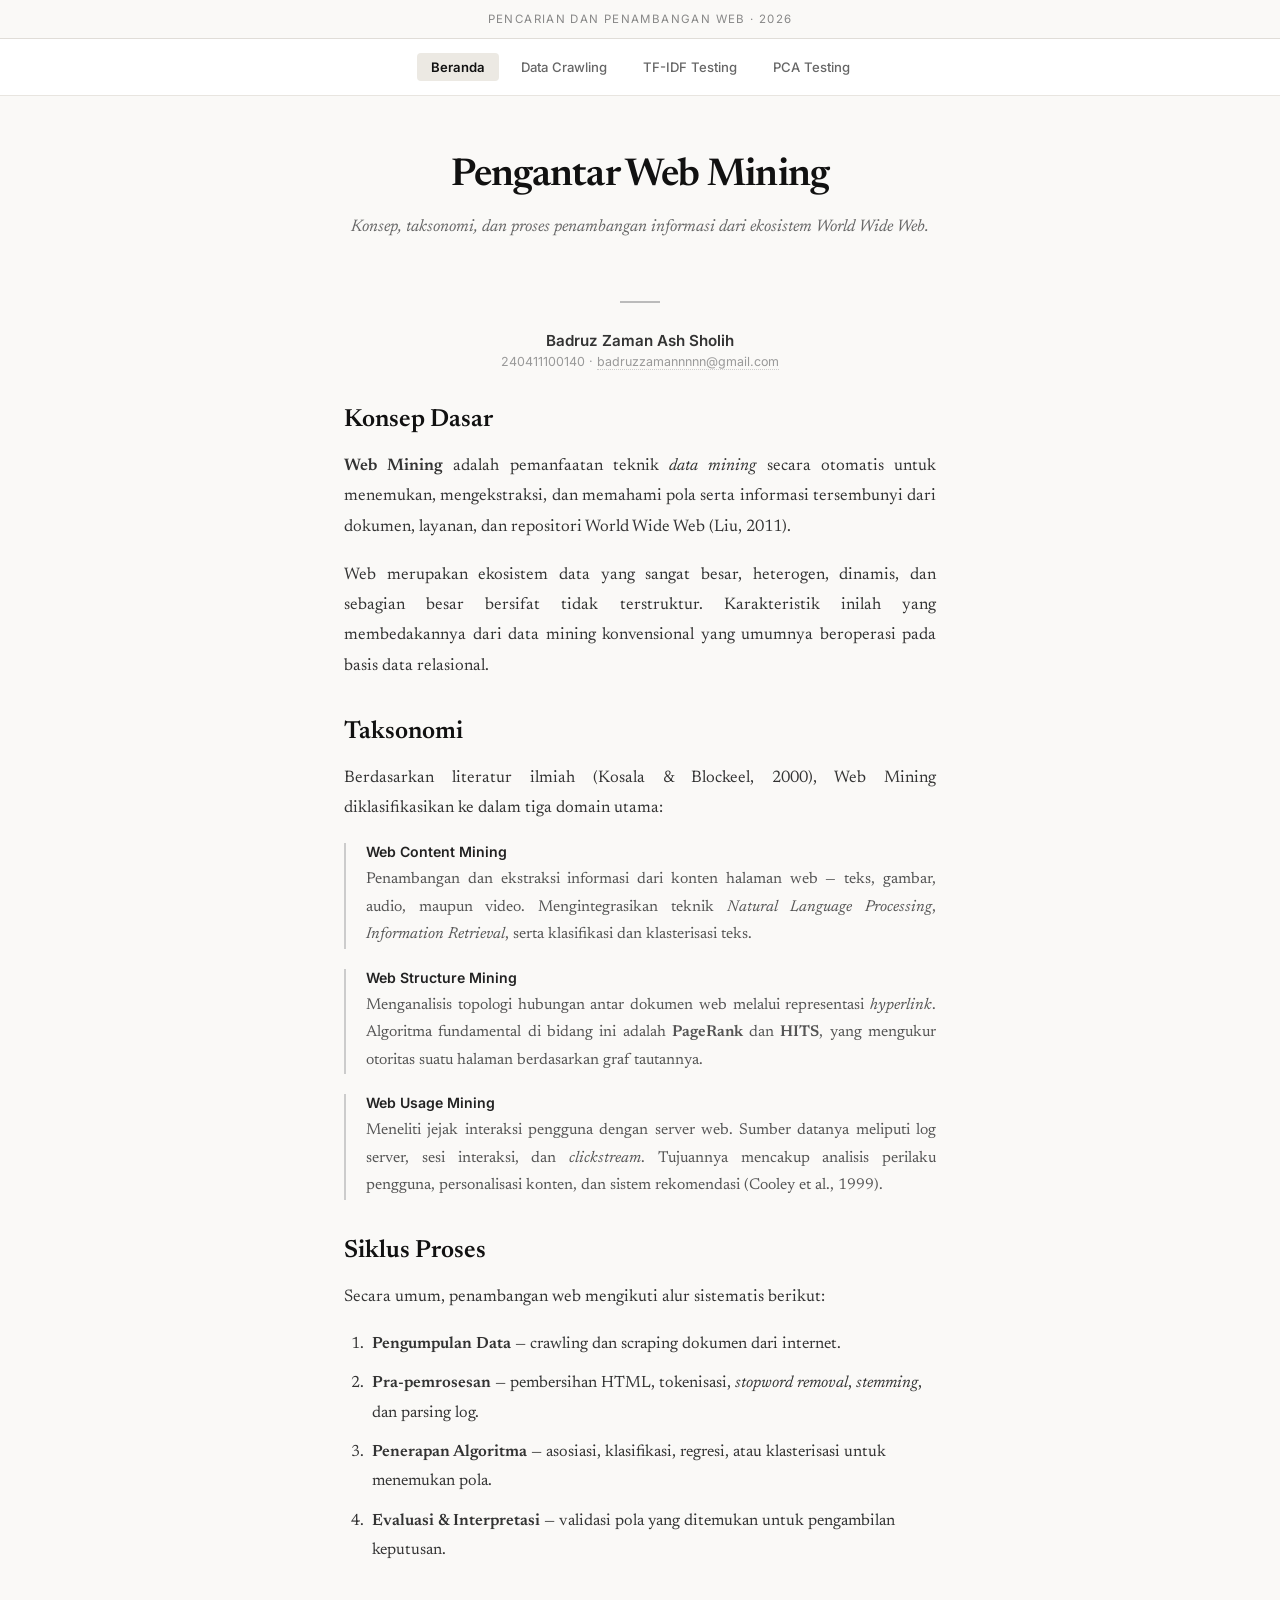
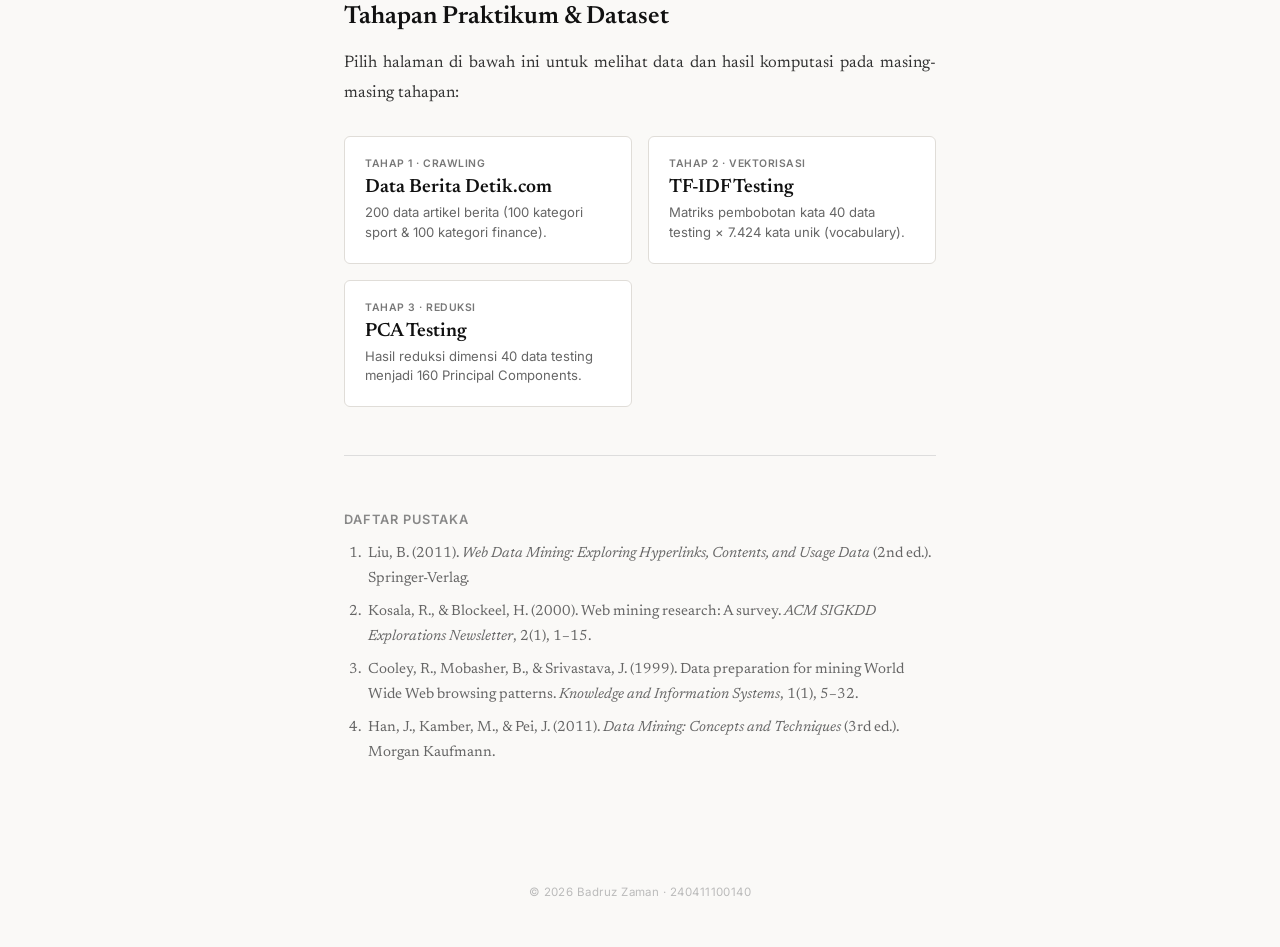
==== commit e1b3a251: "Update Struktur Web dan Tugas" ====
--- a/index.html
+++ b/index.html
@@ -1,4057 +1,111 @@
-<!DOCTYPE html>
-<html lang="id">
-<head>
-  <meta charset="UTF-8" />
-  <meta name="viewport" content="width=device-width, initial-scale=1.0" />
-  <title>Pengantar Web Mining — Badruz Zaman</title>
-  <style>
-    @import url('https://fonts.googleapis.com/css2?family=Newsreader:ital,opsz,wght@0,6..72,400;0,6..72,600;1,6..72,400&family=Inter:wght@400;500;600&display=swap');
-
-    * { box-sizing: border-box; margin: 0; padding: 0; }
-
-    body {
-      font-family: 'Newsreader', Georgia, 'Times New Roman', serif;
-      color: #222;
-      background: #faf9f7;
-      padding: 0;
-      -webkit-font-smoothing: antialiased;
-    }
-
-    /* ——— Top bar ——— */
-    .topbar {
-      border-bottom: 1px solid #e0ddd8;
-      padding: 14px 0;
-      text-align: center;
-      font-family: 'Inter', sans-serif;
-      font-size: 0.72rem;
-      letter-spacing: 0.12em;
-      text-transform: uppercase;
-      color: #888;
-      background: #faf9f7;
-    }
-
-    /* ——— Hero ——— */
-    .hero {
-      max-width: 640px;
-      margin: 0 auto;
-      padding: 72px 24px 40px;
-      text-align: center;
-    }
-
-    .hero h1 {
-      font-size: 2.6rem;
-      font-weight: 600;
-      line-height: 1.2;
-      color: #111;
-      margin-bottom: 16px;
-      letter-spacing: -0.02em;
-    }
-
-    .hero .subtitle {
-      font-size: 1.1rem;
-      font-style: italic;
-      color: #666;
-      line-height: 1.6;
-    }
-
-    .divider {
-      width: 40px;
-      height: 2px;
-      background: #bbb;
-      margin: 36px auto;
-    }
-
-    /* ——— Author info ——— */
-    .author {
-      text-align: center;
-      padding-bottom: 48px;
-      font-family: 'Inter', sans-serif;
-    }
-
-    .author .name {
-      font-size: 0.95rem;
-      font-weight: 600;
-      color: #333;
-    }
-
-    .author .meta {
-      font-size: 0.78rem;
-      color: #999;
-      margin-top: 4px;
-    }
-
-    .author .meta a {
-      color: #999;
-      text-decoration: none;
-      border-bottom: 1px dotted #ccc;
-    }
-
-    .author .meta a:hover {
-      color: #555;
-    }
-
-    /* ——— Main content ——— */
-    .content {
-      max-width: 620px;
-      margin: 0 auto;
-      padding: 0 24px 64px;
-    }
-
-    .content h2 {
-      font-size: 1.55rem;
-      font-weight: 600;
-      color: #111;
-      margin: 48px 0 14px;
-      line-height: 1.3;
-    }
-
-    .content h2:first-child {
-      margin-top: 0;
-    }
-
-    .content h3 {
-      font-family: 'Inter', sans-serif;
-      font-size: 0.85rem;
-      font-weight: 600;
-      text-transform: uppercase;
-      letter-spacing: 0.06em;
-      color: #555;
-      margin: 32px 0 10px;
-    }
-
-    .content p {
-      font-size: 1.08rem;
-      line-height: 1.85;
-      margin-bottom: 18px;
-      text-align: justify;
-      color: #333;
-    }
-
-    .content em {
-      font-style: italic;
-    }
-
-    .content strong {
-      font-weight: 600;
-    }
-
-    /* ——— Taxonomy items ——— */
-    .taxonomy-item {
-      margin: 24px 0;
-      padding-left: 20px;
-      border-left: 2px solid #ccc;
-    }
-
-    .taxonomy-item h4 {
-      font-family: 'Inter', sans-serif;
-      font-size: 0.88rem;
-      font-weight: 600;
-      color: #222;
-      margin-bottom: 6px;
-    }
-
-    .taxonomy-item p {
-      font-size: 1rem;
-      line-height: 1.75;
-      color: #555;
-      margin-bottom: 0;
-    }
-
-    /* ——— Lists ——— */
-    .content ol {
-      padding-left: 24px;
-      margin-bottom: 20px;
-    }
-
-    .content ol li {
-      font-size: 1.05rem;
-      line-height: 1.8;
-      margin-bottom: 10px;
-      color: #333;
-      padding-left: 4px;
-    }
-
-    .content ol li::marker {
-      color: #999;
-      font-weight: 600;
-    }
-
-    /* ——— Data Table ——— */
-    .table-container {
-      width: 100%;
-      max-height: 520px;
-      overflow-x: auto;
-      overflow-y: auto;
-      margin: 20px 0 36px;
-      border: 1px solid #e0ddd8;
-      background: #ffffff;
-      border-radius: 4px;
-    }
-
-    .data-table {
-      width: 100%;
-      border-collapse: separate;
-      border-spacing: 0;
-      font-size: 0.88rem;
-      text-align: left;
-    }
-
-    .data-table th {
-      position: sticky;
-      top: 0;
-      background: #f4f2ee;
-      font-family: 'Inter', sans-serif;
-      font-size: 0.72rem;
-      font-weight: 600;
-      text-transform: uppercase;
-      letter-spacing: 0.08em;
-      color: #666;
-      padding: 10px 14px;
-      border-bottom: 1px solid #e0ddd8;
-      z-index: 2;
-    }
-
-    .data-table td {
-      padding: 12px 14px;
-      border-bottom: 1px solid #eee;
-      vertical-align: top;
-    }
-
-    .data-table tr:last-child td {
-      border-bottom: none;
-    }
-
-    .data-table tr:nth-child(even) td {
-      background: #faf9f7;
-    }
-
-    .data-table tr:hover td {
-      background: #f3f1ed;
-    }
-
-    .data-table .col-id {
-      width: 44px;
-      text-align: center;
-      font-family: 'Inter', sans-serif;
-      font-size: 0.78rem;
-      font-weight: 500;
-      color: #888;
-      border-right: 1px solid #eee;
-    }
-
-    .data-table .col-berita {
-      min-width: 360px;
-      font-family: 'Newsreader', Georgia, serif;
-      font-size: 0.92rem;
-      line-height: 1.6;
-      color: #333;
-      text-align: justify;
-      white-space: pre-line;
-      border-right: 1px solid #eee;
-    }
-
-    .data-table .col-label {
-      width: 88px;
-      text-align: center;
-      white-space: nowrap;
-    }
-
-    .badge {
-      display: inline-block;
-      font-family: 'Inter', sans-serif;
-      font-size: 0.68rem;
-      font-weight: 600;
-      text-transform: uppercase;
-      letter-spacing: 0.06em;
-      padding: 3px 8px;
-      border-radius: 3px;
-    }
-
-    .badge-sport {
-      background: #eef2f6;
-      color: #2b4c7e;
-      border: 1px solid #d0dbe7;
-    }
-
-    .badge-finance {
-      background: #eef5ee;
-      color: #2e6930;
-      border: 1px solid #d1e7d2;
-    }
-
-    /* ——— Matrix Tables (TF-IDF & PCA) ——— */
-    .matrix-table {
-      width: max-content;
-      border-collapse: separate;
-      border-spacing: 0;
-      font-family: 'Inter', sans-serif;
-      font-size: 0.78rem;
-    }
-
-    .matrix-table th {
-      position: sticky;
-      top: 0;
-      background: #f4f2ee;
-      font-family: 'Inter', sans-serif;
-      font-size: 0.7rem;
-      font-weight: 600;
-      letter-spacing: 0.04em;
-      color: #555;
-      padding: 8px 10px;
-      border-bottom: 1px solid #e0ddd8;
-      border-right: 1px solid #e0ddd8;
-      white-space: nowrap;
-      z-index: 2;
-      text-align: right;
-    }
-
-    .matrix-table td {
-      padding: 7px 10px;
-      border-bottom: 1px solid #eee;
-      border-right: 1px solid #eee;
-      white-space: nowrap;
-      color: #444;
-      text-align: right;
-    }
-
-    .matrix-table tr:nth-child(even) td {
-      background: #faf9f7;
-    }
-
-    .matrix-table tr:hover td {
-      background: #f0eee9;
-    }
-
-    .matrix-table th.col-matrix-id,
-    .matrix-table td.col-matrix-id {
-      position: sticky;
-      left: 0;
-      text-align: center;
-      font-weight: 600;
-      color: #333;
-      border-right: 1px solid #d0cdc8;
-    }
-
-    .matrix-table td.col-matrix-id {
-      background: #fdfdfc;
-      z-index: 1;
-    }
-
-    .matrix-table tr:nth-child(even) td.col-matrix-id {
-      background: #f7f6f4;
-    }
-
-    .matrix-table tr:hover td.col-matrix-id {
-      background: #eceae5;
-    }
-
-    .matrix-table th.col-matrix-id {
-      z-index: 3;
-      background: #eeebe5;
-    }
-
-    .matrix-table th.col-matrix-label,
-    .matrix-table td.col-matrix-label {
-      text-align: center;
-    }
-
-    .matrix-table .col-ellipsis {
-      text-align: center;
-      font-style: italic;
-      color: #888;
-      background: #f8f8f6;
-      padding: 8px 14px;
-    }
-
-    /* ——— Download Card / Buttons ——— */
-    .download-card {
-      display: flex;
-      align-items: center;
-      justify-content: space-between;
-      flex-wrap: wrap;
-      gap: 12px;
-      background: #f7f6f3;
-      border: 1px solid #e0ddd8;
-      border-radius: 6px;
-      padding: 12px 18px;
-      margin: 16px 0 20px;
-    }
-
-    .download-info {
-      font-family: 'Inter', sans-serif;
-      font-size: 0.82rem;
-      color: #555;
-    }
-
-    .download-info strong {
-      color: #111;
-    }
-
-    .download-actions {
-      display: flex;
-      gap: 8px;
-      flex-wrap: wrap;
-    }
-
-    .btn-download {
-      display: inline-flex;
-      align-items: center;
-      gap: 6px;
-      background: #111;
-      color: #ffffff;
-      text-decoration: none;
-      font-family: 'Inter', sans-serif;
-      font-size: 0.74rem;
-      font-weight: 500;
-      padding: 7px 12px;
-      border-radius: 4px;
-      transition: background 0.15s ease;
-    }
-
-    .btn-download:hover {
-      background: #333;
-      color: #ffffff;
-    }
-
-    .btn-download-alt {
-      background: #ffffff;
-      color: #333;
-      border: 1px solid #d0cdc8;
-    }
-
-    .btn-download-alt:hover {
-      background: #eee;
-      color: #111;
-    }
-
-    .preview-note {
-      font-family: 'Inter', sans-serif;
-      font-size: 0.78rem;
-      color: #888;
-      margin: -10px 0 24px;
-      font-style: italic;
-    }
-
-    /* ——— References ——— */
-    .references {
-      margin-top: 56px;
-      padding-top: 32px;
-      border-top: 1px solid #ddd;
-    }
-
-    .references h3 {
-      font-family: 'Inter', sans-serif;
-      font-size: 0.8rem;
-      font-weight: 600;
-      text-transform: uppercase;
-      letter-spacing: 0.08em;
-      color: #888;
-      margin-bottom: 16px;
-    }
-
-    .references ol {
-      padding-left: 20px;
-    }
-
-    .references ol li {
-      font-size: 0.92rem;
-      line-height: 1.7;
-      color: #666;
-      margin-bottom: 10px;
-    }
-
-    /* ——— Footer ——— */
-    footer {
-      text-align: center;
-      padding: 32px 24px 48px;
-      font-family: 'Inter', sans-serif;
-      font-size: 0.72rem;
-      color: #bbb;
-      letter-spacing: 0.04em;
-    }
-
-    /* ——— Responsive ——— */
-    @media (max-width: 600px) {
-      .hero { padding: 48px 20px 28px; }
-      .hero h1 { font-size: 1.9rem; }
-      .content { padding: 0 20px 48px; }
-      .download-card { flex-direction: column; align-items: flex-start; }
-    }
-  </style>
-</head>
-<body>
-
-  <div class="topbar">Pencarian dan Penambangan Web · 2026</div>
-
-  <div class="hero">
-    <h1>Pengantar Web Mining</h1>
-    <p class="subtitle">Konsep, taksonomi, dan proses penambangan informasi dari ekosistem World Wide Web.</p>
-  </div>
-
-  <div class="divider"></div>
-
-  <div class="author">
-    <div class="name">Badruz Zaman Ash Sholih</div>
-    <div class="meta">240411100140 · <a href="mailto:badruzzamannnnn@gmail.com">badruzzamannnnn@gmail.com</a></div>
-  </div>
-
-  <main class="content">
-
-    <h2>Konsep Dasar</h2>
-    <p>
-      <strong>Web Mining</strong> adalah pemanfaatan teknik <em>data mining</em> secara otomatis untuk menemukan, mengekstraksi, dan memahami pola serta informasi tersembunyi dari dokumen, layanan, dan repositori World Wide Web (Liu, 2011).
-    </p>
-    <p>
-      Web merupakan ekosistem data yang sangat besar, heterogen, dinamis, dan sebagian besar bersifat tidak terstruktur. Karakteristik inilah yang membedakannya dari data mining konvensional yang umumnya beroperasi pada basis data relasional.
-    </p>
-
-    <h2>Taksonomi</h2>
-    <p>
-      Berdasarkan literatur ilmiah (Kosala &amp; Blockeel, 2000), Web Mining diklasifikasikan ke dalam tiga domain utama:
-    </p>
-
-    <div class="taxonomy-item">
-      <h4>Web Content Mining</h4>
-      <p>
-        Penambangan dan ekstraksi informasi dari konten halaman web — teks, gambar, audio, maupun video. Mengintegrasikan teknik <em>Natural Language Processing</em>, <em>Information Retrieval</em>, serta klasifikasi dan klasterisasi teks.
-      </p>
-    </div>
-
-    <div class="taxonomy-item">
-      <h4>Web Structure Mining</h4>
-      <p>
-        Menganalisis topologi hubungan antar dokumen web melalui representasi <em>hyperlink</em>. Algoritma fundamental di bidang ini adalah <strong>PageRank</strong> dan <strong>HITS</strong>, yang mengukur otoritas suatu halaman berdasarkan graf tautannya.
-      </p>
-    </div>
-
-    <div class="taxonomy-item">
-      <h4>Web Usage Mining</h4>
-      <p>
-        Meneliti jejak interaksi pengguna dengan server web. Sumber datanya meliputi log server, sesi interaksi, dan <em>clickstream</em>. Tujuannya mencakup analisis perilaku pengguna, personalisasi konten, dan sistem rekomendasi (Cooley et al., 1999).
-      </p>
-    </div>
-
-    <h2>Siklus Proses</h2>
-    <p>Secara umum, penambangan web mengikuti alur sistematis berikut:</p>
-    <ol>
-      <li><strong>Pengumpulan Data</strong> — crawling dan scraping dokumen dari internet.</li>
-      <li><strong>Pra-pemrosesan</strong> — pembersihan HTML, tokenisasi, <em>stopword removal</em>, <em>stemming</em>, dan parsing log.</li>
-      <li><strong>Penerapan Algoritma</strong> — asosiasi, klasifikasi, regresi, atau klasterisasi untuk menemukan pola.</li>
-      <li><strong>Evaluasi &amp; Interpretasi</strong> — validasi pola yang ditemukan untuk pengambilan keputusan.</li>
-    </ol>
-
-    <h2>Data Hasil Crawling Berita Detik.com</h2>
-    <p>
-      Berikut merupakan dataset berita hasil penambangan data (<em>web scraping/crawling</em>) dari portal Detik.com yang terdiri atas 200 data dengan label <strong>sport</strong> dan <strong>finance</strong>:
-    </p>
-
-    <div class="table-container">
-      <table class="data-table">
-        <thead>
-          <tr>
-            <th class="col-id">id</th>
-            <th class="col-berita">isi_berita</th>
-            <th class="col-label">label</th>
-          </tr>
-        </thead>
-        <tbody>
-            <tr>
-              <td class="col-id">1</td>
-              <td class="col-berita">Dua petenis Indonesia, Muhammad Rifqi Fitriadi dan Rafalentino Ali Da Costa, melangkah ke Babak Kedua Seri V Men&#x27;s World Tennis Championship 2026.
-Pada laga Babak pertama tunggal putra ITF World Tennis Tour M-15 di Bali Beach Country Club, Nusa Dua, Rabu (9/9/2026) Rafalentino menghadapi petenis India Shanker Heisnam.
-Petenis 16 tahun itu dengan mudah menang dua set langsung, 6-4 dan 6-1, dalam tempo 59 menit. Ini mengulangi kemenangan atas Shanker di seri IV pekan lalu.
-&quot;Saya sudah mengalahkan Shanker pekan lalu sehingga termotivasi untuk mengulanginya. Saya tetap bermain tanpa beban di babak berikutnya dan fokus dengan strategi agar mendapat hasil maksimal,&quot; ujar Rafalentino dalam rilis kepada detikSport.
-Langkah serupa dilakoni Rifqi Fitriadi yang bermain di lapangan F menghadapi wakil Swedia Eric Ahren Moonga. Rifqi dengan karakternya menyerang dari garis belakang mendominasi permainan sebelum menang 6-2 dan 6-2 dalam tempo 1 jam 8 menit.
-Pada babak kedua, Rifqi bertemu petenis kualifikasi asal Australia Hayden Jones yang menang 6-1 6-1 dari Raghav Jaysinghani.
-Sementara itu tuan rumah harus kehilangan satu wakilnya di babak utama, setelah perjuangan Anthony Susanto selama 2 jam 53 menit saat menantang unggulan keenam asal Selandia Baru, Isaac Becroft, gagal membuahkan kemenangan.
-Keunggulan 7-6 tiebreak 4 di set pertama, ternyata tak mampu di pertahankan oleh petenis 29 tahun itu. Isaac yang merupakan runner-up Seri IV menang rubber rame 6-2 dan 7-5.</td>
-              <td class="col-label"><span class="badge badge-sport">sport</span></td>
-            </tr>
-            <tr>
-              <td class="col-id">2</td>
-              <td class="col-berita">Audisi Umum PB Djarum 2026 sedang berlangsung di Kudus. Kevin Sanjaya jadi teringat momen saat dirinya berupaya mengejar mimpi.
-Audisi Umum PB Djarum 2026 Kudus dihelat di GOR Djarum, Jati, pada Rabu (9/9) hingga Minggu (13/9). Tak kurang, sebanyak 1.601 peserta yang berasal dari berbagai penjuru Indonesia mulai dari Sumatera hingga Papua.
-Mantan atlet bulutangkis Indonesia ternama, Kevin Sanjaya, ikut terlibat dalam Tim Pencari Bakat PB Djarum. Dia juga merupakan sosok legenda di PB Djarum.
-&quot;Hadir di GOR Jati membuat saya bernostalgia semasa pertama kali mengikuti Audisi Umum PB Djarum di tahun 2006 lalu. Saya senang melihat perjuangan adik-adik yang begitu gigih. Menurut saya, mentalitas bertanding dan siap akan hasil apapun di lapangan menjadi poin penting untuk menjadi pebulutangkis andal. Jadi antara keinginan untuk menang dan rasa takut kalah itu harus seimbang,&quot; kata Kevin dalam rilis yang diterima detikSport.
-&quot;Melihat antusiasme yang luar biasa dari adik-adik di audisi kali ini, saya rasa ini merupakan angin segar bagi regenerasi bulutangkis kita karena merekalah calon-calon pahlawan olahraga untuk Indonesia di masa depan,&quot; sambungnya.
-Para bibit potensial ini tersebar di tiga kategori usia yaitu U-11, KU-11, dan KU-12 baik putra maupun putri. Adapun Kudus menjadi kota ketiga pelaksanaan proses seleksi pebulutangkis muda berkualitas super setelah lebih dahulu diadakan di Pekanbaru (Juli) dan Makassar (Agustus).
-&quot;Bertepatan dengan Hari Olahraga Nasional, kami ingin terus mengambil peran dalam mendukung kemajuan olahraga Indonesia melalui pembinaan atlet sejak usia dini. Audisi Umum PB Djarum menjadi salah satu langkah untuk menemukan talenta-talenta muda potensial dari berbagai daerah,&quot; kata Program Director Bakti Olahraga Djarum Foundation sekaligus Ketua PB Djarum, Yoppy Rosimin.</td>
-              <td class="col-label"><span class="badge badge-sport">sport</span></td>
-            </tr>
-            <tr>
-              <td class="col-id">3</td>
-              <td class="col-berita">Modern Pentathlon akan dipertandingkan dalam momen Hari Ulang Tahun (HUT) TNI ke-81. Ketua Umum Pengurus Pusat Modern Pentathlon Indonesia (PP MPI), Marsekal Muda (Marsda) TNI Purwoko Aji Prabowo, menyampaikan apresiasi.
-Modern Pentathlon adalah cabang olahraga Olimpiade yang menggabungkan lima disiplin berbeda: anggar, renang, lari, menembak, dan rintangan (obstacle) yang menggantikan disiplin berkuda mulai tahun 2025.
-Modern Pentathlon Indonesia Open 2026 yang memperebutkan Piala Panglima TNI ini dijadwalkan akan berlangsung di Akademi Angkatan Udara (AAU) Yogyakarta, 23-25 September 2026.
-&quot;Merupakan suatu kehormatan modern pentathlon menjadi satu dari delapan cabang olahraga yang dipertandingkan dalam rangka memperingati HUT ke-81 TNI tahun 2026. Kami siap mensukseskan Modern Pentathlon Indonesia Open 2026 memperebutkan Piala Panglima TNI,&quot; kata Purwoko Aji Prabowo yang mendampingi Panglima Koopsudnas (Pangkoopsudnas) Marsekal Madya (Marsdya) TNI Minggit Tribowo.
-&quot;Keberadaan Modern Pentathlon Indonesia Open 2026 ini mewujudkan keinginan kami untuk terus menggemakan pembinaan Modern Pentathlon yang mampu membentuk karakter generasi muda yang berdisiplin tinggi, berdaya juang, dan bertalenta juara,&quot; sambungnya dalam wawancara dengan medai di Ruang Leo Watimena Koopsudnas, Lanud Halim Perdanakusuma, Jakarta Timur, Selasa (8/9/2026).
-Purwoko Aji Prabowo juga menyampaikan kabar gembira bagi para atlet muda Modern Pentathlon yang tampil dalam perebutan Piala Panglima TNI. Dia memastikan PP MPI akan mengawal serta memfasilitasi para pemenang di kategori U-19 yang memiliki minat untuk melanjutkan karier di dunia militer melalui jalur prestasi.
-&quot;Kami membuka kesempatan bagi para juara di kategori U-19, jika tertarik bergabung menjadi anggota TNI, akan coba kami fasilitasi. Kesempatan dari Panglima TNI ini terbuka lebar bagi bibit-bibit muda berprestasi,&quot; pungkas Marsda TNI Purwoko Aji.
-Kejuaraan Piala Panglima TNI 2026 membuka persaingan untuk kategori Senior serta U-19 (putra dan putri). Tiga nomor utama yang siap menguji ketahanan fisik dan mental para atlet meliputi: Pentathlon, Triathle, dan Biathle.
-Lebih jauh Purwoko Aji menyampaiakan, perkembangan prestasi Modern Pentathlon Indonesia mengalami peningkatan prestasi cukup signifikan. Pada SEA Games Thailand 2025 lalu, Timnas Modern Pentathlon Indonesia telah menyumbangkan 1 medali emas, 3 perak, dan 1 perunggu. Kini, PP MPI sudah menyiapkan 5 atlet yang bakal tampil di Asian Games Aichi-Nagoya 2026.
-&quot;Kita sudah mempersiapkan kelima atlet Modern Petathlon Indonesia dengan maksimal sehingga bisa memberikan yang terbaik pada saat tampil di Asian Games 2026 nanti. Khusus Modern Pentathlon Indonesia Open 2026 ini, kita berharap muncul bibit-bibit potensial yang akan dibina untuk persiapan menghadapi single dan multi event internasional ke depan,&quot; tutupnya.</td>
-              <td class="col-label"><span class="badge badge-sport">sport</span></td>
-            </tr>
-            <tr>
-              <td class="col-id">4</td>
-              <td class="col-berita">Kejuaraan Nasional Gokart 2026 yang berlangsung dalam enam putaran menghadirkan persaingan ketat hingga seri terakhir. Romy Tahrizi berhasil menjadi Juara Nasional Shifter 150 tahun 2026 bersama Dewa United Motorsport setelah melalui perjuangan sepanjang musim.
-Kepastian tersebut diraih Romy pada Final Race Round 6 yang berlangsung pada 5-6 September 2026. Sebelumnya, pembalap yang juga berprofesi sebagai Lawyer di Kantor AHHN Lawyers tersebut masih menempati posisi kedua klasemen sementara dengan selisih 15 poin dari pemuncak klasemen.
-Dengan tampil konsisten dan mampu mengamankan posisinya hingga balapan berakhir, Romy berhasil mengungguli pesaing terdekatnya sekaligus mengumpulkan poin terbanyak sepanjang musim. Hasil tersebut mengantarkannya menjadi pemuncak klasemen akhir Kejuaraan Nasional Gokart 2026 kelas Shifter 150.
-Pencapaian ini menjadi hasil dari proses panjang yang tidak mudah. Sebagai pembalap dengan usia 37 tahun sekaligus salah satu pembalap paling senior di kelas Shifter 150, Romy harus mempersiapkan kondisi fisik dan mental secara optimal. Balapan gokart dengan intensitas tinggi membutuhkan stamina, konsentrasi, serta daya tahan fisik yang prima, terutama dalam menghadapi rangkaian kompetisi selama satu musim.
-Sepanjang enam putaran yang berlangsung sejak Januari hingga September 2026, Romy mencatatkan empat kemenangan, satu kali finis sebagai runner-up, dan satu kali gagal menyelesaikan balapan. Dengan torehan tersebut, Romy berhasil mengoleksi lima podium dan memastikan gelar Juara Nasional Shifter 150 tahun 2026.
-Performa Romy tidak terlepas dari dukungan penuh Dewa United Motorsport yang secara konsisten memberikan persiapan dan setting gokart terbaik di setiap putaran. Kolaborasi antara pembalap dan tim menjadi salah satu faktor penting dalam menjaga performa hingga akhirnya mampu mengamankan gelar juara nasional.
-Kebahagiaan semakin lengkap karena keberhasilan Romy juga turut mengantarkan Dewa United Motorsport menjadi Juara Nasional Tim pada Kejuaraan Nasional Gokart 2026. Romy bersama para pembalap Dewa United Motorsport yang dikenal dengan sebutan &quot;Anak Dewa&quot; berhasil memberikan kontribusi penting terhadap pencapaian tersebut.
-Persaingan pada putaran terakhir juga berlangsung dalam kondisi yang penuh tantangan. Balapan sempat terancam ditiadakan akibat abu vulkanik dari erupsi Anak Krakatau yang mencapai kawasan Sentul Karting Circuit. Kondisi tersebut membuat permukaan lintasan menjadi berdebu dan jarak pandang pembalap sangat terbatas.
-Setelah mengalami penundaan selama hampir empat jam, balapan akhirnya dapat dilangsungkan setelah dilakukan penanggulangan oleh pihak organizer bersama petugas pemadam kebakaran yang melakukan penyemprotan di seluruh permukaan lintasan. Kondisi tersebut menambah tantangan bagi para pembalap dalam menentukan strategi dan menjaga konsentrasi hingga balapan berakhir.
-&quot;Gelar ini tentu sangat berarti bagi saya karena perjuangannya tidak mudah. Sepanjang musim kami harus menjaga konsistensi, mempersiapkan fisik, menjaga fokus, dan terus melakukan evaluasi dari satu seri ke seri berikutnya. Apalagi persaingan di kelas Shifter 150 sangat ketat dan saya juga harus mampu menjaga kondisi di tengah kesibukan sebagai lawyer,&quot; kata Romy Tahrizi dalam pernyataan resminya.
-&quot;Saya bersyukur kerja keras bersama tim akhirnya membuahkan hasil. Terima kasih yang sebesar-besarnya untuk Dewa United Motorsport yang selalu memberikan support dan setting terbaik di setiap seri. Gelar ini bukan hanya milik saya, tetapi juga milik seluruh tim, keluarga, sponsor, dan semua pihak yang terus memberikan dukungan,&quot; lanjutnya.
-Romy juga menegaskan bahwa keberhasilan meraih gelar juara nasional bukan menjadi akhir dari perjalanan, melainkan motivasi untuk menghadapi tantangan berikutnya.
-&quot;Saya ingin menjadikan pencapaian tahun ini sebagai motivasi untuk terus berkembang. Target ke depan tentu mempertahankan gelar dan, jika ada kesempatan, mencoba berkompetisi di level internasional. Saya percaya selama kita mau bekerja keras, terus belajar, dan tidak mudah menyerah, masih banyak hal yang bisa dicapai. Mudah-mudahan saya bisa terus memberikan prestasi terbaik bersama Dewa United Motorsport,&quot; kata Romy.
-Ke depan, Romy Tahrizi bertekad mempertahankan gelar Juara Nasional sekaligus membuka peluang untuk tampil di kompetisi gokart internasional. Komitmen tersebut akan terus dijalankan bersama Dewa United Motorsport yang telah memberikan kepercayaan dan dukungan sepanjang musim 2026.
-Atas pencapaian tersebut, Romy menyampaikan apresiasi kepada seluruh jajaran Dewa United Motorsport, sponsor, keluarga, kerabat, serta seluruh pihak yang telah memberikan dukungan dan kepercayaan selama perjalanan kompetisinya hingga berhasil meraih gelar Juara Nasional Shifter 150 tahun 2026.</td>
-              <td class="col-label"><span class="badge badge-sport">sport</span></td>
-            </tr>
-            <tr>
-              <td class="col-id">5</td>
-              <td class="col-berita">Asian Games 2026 tak lama lagi akan dimulai. Ketua Umum Pengurus Besar Taekwondo Indonesia (PBTI), Letjen TNI Richard Tampubolon, menyampaikan optimismennya terkait cabang olahraga yang dia pimpin.
-Asian Games 2026 berlangsung di Aichi-Nagoya, Jepang. Ajang multi-event olahraga Asia itu akan resmi dibuka pada 19 September dan ditutup pada 4 Oktober 2026.
-Presiden RI Prabowo Subianto secara resmi melepas kontingen Indonesia di Istana Kepresidenan, Jakarta Pusat, Rabu (9/9/2026). Ketua Umum Pengurus Besar Taekwondo Indonesia (PBTI) Letjen TNI Richard Tampubolon turut hadir dalam acara tersebut.
-Dalam kesempatan tersebut, Prabowo berpesan kepada para atlet untuk menjaga konsistensi latihan. Orang nomor satu di Indonesia itu juga berharap para perwakilan Indonesia bisa memperlihatkan karakter bangsa.
-&quot;Kunci utama untuk meraih prestasi tertinggi adalah konsistensi dalam berlatih dan semangat pantang menyerah. Ia berharap para atlet dapat menunjukkan karakter bangsa Indonesia yang tangguh saat bertanding di Jepang nanti,&quot; kata PRabowo.
-Pesan tersebut menjadi motivasi bagi para atlet Indonesia, termasuk para wakil Taekwondo Indonesia yang akan membawa Merah Putih di Aichi-Nagoya.
-&quot;Dengan persiapan dan evaluasi yang berkesinambungan, saya yakin para atlet Taekwondo dapat memberikan kontribusi maksimal untuk kejayaan Indonesia,&quot; kata Richard Tampubolon.
-Asian Games Aichi-Nagoya 2026 akan menjadi salah satu panggung penting bagi Taekwondo Indonesia. Hasil baik nantinya bisa menjadibukti keberhasilanPBTI dalam pembinaan dan persiapan yang telah dilakukan sebelum menghadapi persaingan di level Asia.</td>
-              <td class="col-label"><span class="badge badge-sport">sport</span></td>
-            </tr>
-            <tr>
-              <td class="col-id">6</td>
-              <td class="col-berita">PT Bank Negara Indonesia (Persero) Tbk atau BNI kembali memberikan dukungan terhadap perjuangan bulutangkis Indonesia di panggung internasional. Hal ini seiring ditetapkannya 20 pebulu tangkis yang akan memperkuat Merah Putih pada Asian Games 2026 Aichi-Nagoya, Jepang.
-Dari 20 pemain yang dipilih Persatuan Bulutangkis Seluruh Indonesia (PP PBSI), sebanyak 13 pemain akan menjalani debut di Asian Games. Mereka antara lain Alwi Farhan, Moh Zaki Ubaidillah, Muhammad Shohibul Fikri, Nikolaus Joaquin, Mutiara Ayu Puspitasari, Rachel Allessya Rose, hingga Nita Violina Marwah.
-Sementara itu, tujuh pemain lainnya telah memiliki pengalaman tampil di Asian Games, yakni Jonatan Christie, Fajar Alfian, Leo Rolly Carnando, Daniel Marthin, Putri Kusuma Wardani, Febriana Dwipuji Kusuma, dan Siti Fadia Silva Ramadhanti.
-Corporate Secretary BNI Okki Rushartomo mengatakan komposisi pemain berpengalaman dan debutan menunjukkan proses regenerasi yang terus berlangsung dalam bulutangkis Indonesia. Asian Games Aichi-Nagoya menjadi kesempatan bagi para pemain untuk menguji kemampuan sekaligus menambah pengalaman di level internasional.
-&quot;BNI berharap seluruh atlet yang memperkuat Indonesia dapat memberikan kemampuan terbaiknya. Kehadiran para pemain berpengalaman sekaligus debutan menunjukkan bahwa regenerasi terus berjalan dan menjadi bagian penting dalam menjaga kesinambungan prestasi bulutangkis Indonesia,&quot; ujar Okki dalam keterangan tertulis, Rabu (9/9/2026).
-Asian Games 2026 juga menghadirkan kombinasi baru di sektor ganda campuran. Nikolaus Joaquin dan Siti Fadia Silva Ramadhanti dijadwalkan tampil sebagai pasangan pada ajang tersebut setelah sebelumnya masing-masing berkompetisi dengan pasangan berbeda.
-Menurut Okki, hadirnya kombinasi pemain baru memberikan kesempatan untuk memperluas pengalaman bertanding sekaligus menambah alternatif bagi Indonesia dalam menghadapi persaingan di level Asia.
-&quot;Yang paling utama, kami berharap tim Indonesia dapat tampil maksimal pada nomor beregu, baik putra maupun putri. Setelah itu, kami juga berharap para atlet mampu menunjukkan performa terbaik pada nomor perorangan,&quot; kata Okki.
-Nomor beregu bulutangkis Asian Games 2026 dijadwalkan berlangsung pada 20-24 September 2026, kemudian dilanjutkan dengan nomor perorangan pada 25-29 September 2026.
-Dukungan terhadap perjuangan para atlet tersebut juga bertepatan dengan momentum Hari Olahraga Nasional (Haornas) yang diperingati setiap 9 September. Bagi BNI, Haornas menjadi pengingat pentingnya dukungan berkelanjutan terhadap pembinaan atlet dan pengembangan olahraga nasional.
-BNI meyakini perjuangan para atlet di Asian Games 2026 dapat menjadi inspirasi bagi generasi muda untuk terus berprestasi sekaligus membawa nama Indonesia di tingkat Asia dan dunia.</td>
-              <td class="col-label"><span class="badge badge-sport">sport</span></td>
-            </tr>
-            <tr>
-              <td class="col-id">7</td>
-              <td class="col-berita">Buat kamu yang mengikuti MotoGP dan merasa hafal dengan karakter berbagai sirkuit, ada tantangan menarik yang bisa diikuti. Bold Riders bersama detikcom menghadirkan kuis tebak sirkuit MotoGP dengan hadiah saldo e-wallet total Rp750 ribu.
-Dalam kuis ini, peserta ditantang menebak nama-nama sirkuit berdasarkan siluet pada postingan kuis. Tantangan tersebut bisa menjadi kesempatan untuk menguji seberapa jauh pengetahuan peserta terhadap berbagai lintasan MotoGP.
-Menariknya, kuis ini tidak hanya mengandalkan jawaban yang tepat. Peserta juga perlu mengikuti sejumlah mekanisme yang telah ditentukan agar dapat mengikuti kuis sesuai ketentuan.
-Cara Ikut Kuis Tebak Sirkuit MotoGP
-Untuk mengikuti kuis, peserta perlu memastikan beberapa persyaratan telah dilakukan. Berikut mekanismenya:
-Follow akun Instagram @detikcom dan @boldriders.
-Tulis nama-nama sirkuit yang sesuai dengan siluet pada slide 2 postingan kuis di kolom komentar.
-Mention @detikcom, @boldriders, dan dua teman terdekat untuk ikut meramaikan kuis.
-Pastikan jawaban dan seluruh mekanisme telah dilakukan sesuai ketentuan.
-Kuis ini menguji kemampuan peserta dalam mengenali sirkuit hanya melalui tampilan siluet. Bagi penggemar yang terbiasa mengikuti balapan MotoGP, bentuk lintasan dan karakter tikungan dapat menjadi petunjuk untuk menentukan jawaban.
-Ada Hadiah Saldo E-Wallet Rp750 Ribu
-Selain menguji pengetahuan tentang sirkuit MotoGP, kuis ini juga menawarkan hadiah menarik. Tiga detikers dengan jawaban yang benar akan mendapatkan saldo e-wallet.
-Masing-masing pemenang berhak mendapatkan saldo e-wallet sebesar Rp250 ribu, sehingga total hadiah yang disiapkan mencapai Rp750 ribu.
-Jadi, buat kamu yang merasa jago mengenali sirkuit MotoGP, jangan lewatkan kesempatan untuk ikut menjawab tantangan ini. Siapkan jawaban terbaik, ikuti seluruh mekanisme yang berlaku, dan buktikan seberapa kenal kamu dengan berbagai lintasan MotoGP.
-Bold Riders hadir sebagai wadah komunitas motor multigenre. Apa pun brand atau jenis motornya, semua bisa bergabung di bawah satu semangat yang sama: brotherhood. Sejalan dengan keberanian memacu adrenalin dan mengambil risiko di sirkuit, Bold Riders juga dengan bangga menjadi sponsor resmi Gresini Racing Team di ajang MotoGP.
-Lebih dari sekadar komunitas, Bold Riders mendukung penuh nilai-nilai yang menjadi jiwa dari MotoGP dan para pecinta roda dua untuk selalu berani tampil beda (Live Bold):
-Keberanian mengambil keputusan dalam hitungan detik.
-Mentalitas untuk terus maju dan berkembang.
-Passion yang kuat terhadap dunia roda dua.
-Dedikasi dalam menghargai proses, latihan, dan disiplin.
-Prinsip untuk menjadikan setiap perjalanan sebagai pengalaman yang berarti.
-Semangat brotherhood yang solid dan merangkul semua genre motor tanpa sekat.
-Jangan sampai ketinggalan keseruannya! Follow akun @boldriders sekarang untuk update info terbaru seputar dunia motor dan MotoGP.</td>
-              <td class="col-label"><span class="badge badge-sport">sport</span></td>
-            </tr>
-            <tr>
-              <td class="col-id">8</td>
-              <td class="col-berita">Pelatih Timnas voli putra Indonesia, Reidel Toiran, memasang target medali di Asian Games 2026. Dia optimistis timnya bisa memberikan kejutan besar.
-Timnas voli putra Indonesia saat ini diperkuat 12 pemain. Sejumlah pemain berpengalaman tetap menjadi bagian dari skuad, di antaranya Dio Zulfikri, Farhan Halim, dan Fahri Septian.
-&quot;Target kami dapat medali. Anak-anak semangat semua. Jadi, optimis nanti kompetisi ini kita bisa surprise (memberi kejutan) besar,&quot; kata Reidel saat ditemui di Wisma Serba Guna, GBK, Rabu (9/9/2026).
-Menurut Reidel, timnya masih menjalani latihan berat. Waktu kurang dari dua pekan akan dimanfaatkan untuk memaksimalkan kondisi fisik para pemain sebelum berangkat ke Asian Games 2026.
-&quot;Sekarang masih latihan berat, masih ada panjang latihan, jadi belum lepas fisik. Ya, maksimalkan waktu karena kita ada evaluasi fisik kurang. Sekarang di fase untuk memaksimalkan taktik kita,&quot; kata Reidel.
-Reidel Waspadai Jepang, India, dan China
-Menyoal persaingan, Reidel menyebut Jepang, India, dan China bakal menjadi lawan berat Indonesia. Di sisi lain dia juga menilai performa timnya juga terus mengalami peningkatan.
-Indonesia sebelumnya berhasil menjuarai AVC Men&#x27;s Cup 2026. Tim Merah Putih mengalahkan Korea Selatan 3-0 pada pertandingan final di India.
-&quot;Ya, ada tim-tim terbaik. Ada Jepang, ada India, ada China juga lumayan bagus. Dan kita sudah mulai naik,&quot; tuturnya.
-Pada Asian Games 2026, Indonesia tergabung di Pool B bersama Iran, Thailand, dan Kirgizstan. Reidel berharap dukungan masyarakat Indonesia untuk perjuangan timnas voli putra di Asian Games 2026.
-&quot;Ya, untuk masyarakat Indonesia terima kasih sampai sekarang sudah mendukung. Kami akan maksimal di pertandingan dan berharap maju,&quot; ujar Reidel.
-(mcy/krs)</td>
-              <td class="col-label"><span class="badge badge-sport">sport</span></td>
-            </tr>
-            <tr>
-              <td class="col-id">9</td>
-              <td class="col-berita">Ketua Umum Komite Olimpiade Indonesia (KOI), Raja Sapta Oktohari, memastikan atlet terlayani dengan baik setibanya di Nagoya, Jepang. Ini untuk menjawab kondisi yang tengah terjadi di kota tersebut.
-Nagoya tengah diterpa banjir besar yang mengakibatkan ratusan atlet Asian Games di Jepang dievakuasi dari tempat penginapan mereka.
-Bahkan, menurut prakiraan cuaca menunjukkan akan ada lebih banyak hujan dalam beberapa hari ke depan, padahal pertandingan Asian Games akan dimulai 10 September, dan pembukaan resmi multievent empat tahunan itu baru dilakukan 19 September.
-&quot;Hubungan kami dengan NOC Jepang cukup baik. Koordinasi tetap kami lakukan dan khusus Nagoya, tim CdM cukup intensif berkomunikasi, baik dengan pemerintahnya mapun LOC Aichi-Nagoya,&quot; kata Okto saat ditemui di Wisma Serba Guna, GBK, Rabu (9/9/2026).
-&quot;InsyaAllah kita akan berupaya terus supaya ada kepastian para atlet bisa terlayani dengan baik,&quot; tambahnya.
-Selain banjir besar di wilayah Asian Games akan berlangsung, faktanya Indonesia juga diterpa tantangan lain.
-Mulai dari kebakaran di Kalimantan, banjir di Sumatra, hingga gunung erupsi di beberapa titik di Indonesia. Namun begitu, Okto berharap, tantangan ini bisa dijawab atlet dengan prestasi olahraga Indonesia.
-&quot;Kami menyampaikan kepada para atlet bahwa semua tantangan ini harus dijawab dengan prestasi. Harapannya dari prestasi itu bisa menjadi penguat semangat masyarakat Indonesia menghadapi semua tantangan yang sedang kita hadapi ini,&quot; ujarnya.
-&quot;Kita bangsa besar, kita tak mungkin akan menjadi kecil, cuma karena tantangan-tantangan ini. Jawabannya harus menang,&quot; tegas Okto.
-Okto juga menilai tim CdM memiliki rencana cadangan dalam setiap situasi yang dihadapi. Termasuk terkait Timnas basket yang turut berdampak karena adanya banjir besar di Nagoya.
-&quot;Hal seperti ini bukan pertama kali. Saya pernah jadi CdM di Olimpiade 2016, setiap situasi ada kondisi plan. Dan saya yakin pak Todotua Padaribu dari olahraga basket, sehingga saya sangat pede pasti setiap permasalahan akan dicarikan solusinya yang terbaik untuk para atletnya,&quot; tegasnya.
-Begitu pun soal skema keberangkatan tim Asian Games untuk kloter berikutnya.
-&quot;Skemanya memaksimalkan menyesuaikan keadaan. Bahwa kemarin pada saat mau berangkat airport ditutup, kami cari solusi dan komunikasikan dengan atlet dan ofisial. Jika mereka setuju dengan skema itu kami laksanakan karena yang paling utama memastikan pelayanan kepada atlet sehingga mereka bisa tampil maksimal,&quot; kata Okto.</td>
-              <td class="col-label"><span class="badge badge-sport">sport</span></td>
-            </tr>
-            <tr>
-              <td class="col-id">10</td>
-              <td class="col-berita">Demam olahraga lari terus menjalar ke kalangan selebritas. Salah satu yang kini menggemari olahraga tersebut adalah Fanny Ghassani.
-Setelah dua kali menjajal race, Fanny kini naik level. Sports enthusiast itu akan menjalani debut di nomor 10K RunXperience yang digelar pada awal Oktober 2026.
-&quot;Saya lari 5K sudah, 8K sudah, jadi habis itu 10K saja. Ini perdana bagi saya ikut di nomor tersebut,&quot; kata Fanny saat ditemui di kawasan Semanggi, Rabu (9/9/2026).
-Bagi Fanny, 10K menjadi langkah sebelum nantinya mencoba Half Marathon atau Full Marathon. Namun, dia belum memasang target waktu dan memilih menikmati perlombaan.
-&quot;Enggak ada target sih. Saya kalau lari tuh inginnya menganggap lari tuh sesuatu yang fun gitu. Tidak pernah ada target. Saya belum sampai di tahap misalnya lari 10K harus satu jam gitu,&quot; dia mengungkapkan.
-Kesibukan sebagai artis menjadi salah satu alasan Fanny tidak bisa memiliki waktu latihan yang teratur seperti pelari yang serius menekuni olahraga tersebut.
-&quot;Daripada saya terbebani dengan berapa waktu yang akan saya capai nanti, lebih baik yang penting larinya fun aja. Karena mengingat waktu latihan itu juga enggak akan bisa sama kayak mereka yang serius lari. Kerjaan kita kan tidak kayak pekerja kantoran pada umumnya,&quot; kata Fanny.
-Fanny Ghassani Mulai Serius Lari karena Hyrox
-Kegemaran Fanny terhadap lari juga didorong kebutuhannya meningkatkan kemampuan fisik untuk mengikuti Hyrox, kompetisi kebugaran yang memadukan lari dan latihan fungsional.
-Sadar membutuhkan fisik yang lebih kuat untuk Hyrox, Fanny mau tak mau menambah latihan, khususnya dalam program lari. Dia bahkan sudah dua kali menjajal race untuk meningkatkan kemampuan fisiknya.
-&quot;Sebenarnya dari dulu aku penasaran kenapa tidak bisa lari. Karena kayak kok aku bisa enggak suka lari, di saat semua orang suka lari,&quot; tuturnya.
-&quot;Sampai akhirnya aku seriusi lari karena hyrox. Di hyrox itu aku harus delapan kali lari, delapan kali station, jadi mau enggak mau, aku harus belajar bagaimana caranya lari cepat. Di situ lah aku memaksa diri lari.&quot;
-&quot;Jadi kalau ditanya siapa yang ajak (lari)? Enggak ada, dari diri sendiri saja. Kalau tak latihan lari, aku pasti KO. Sebab, habis lari, lalu narik, jadi harus di-combine,&quot; tegasnya.
-Fanny Tak Mau Ngoyo
-Meski kini mulai serius berlari, selebritas berusia 35 tahun itu tidak ingin terlalu ngoyo dalam mengikuti kompetisi lari, terutama dalam mengejar catatan waktu.
-Fanny menyadari tujuan utama olahraga yang dilakukannya adalah menjaga kebugaran dan kesehatan.
-&quot;Aku ekspetasinya gitu (berdampak pada hyrox) tapi lebih dari itu lari buat kesehatan otot jantung. Sementara angkat beban lebih ke tulang, otot, yang dibentuk. Jadi aku juga perlu latihan untuk cardionya. Jadi aku mau,&quot; ujarnya.
-&quot;Tapi aku tak mau memaksakan diri mengingat aku bukan atlet atau waktu aku. Ini bukan pekerjaan aku, ya sadar diri saja. Jadi pace santai-santai tapi enggak pelan, enggak kencang juga,&quot; pungkasnya.
-RunXperience 2026 Digelar di Dua Kota
-RunXperience 2026 digelar di dua kota. Setelah Surabaya pada 19 Juli 2026, gelaran tersebut akan berlanjut di Jakarta pada 4 Oktober 2026.
-Di Surabaya, RunXperience digelar di kawasan Balai Kota Surabaya dan diikuti 3.500 peserta. Ajang tersebut mempertandingkan kategori 2,5K, 5K, dan 10K. Sementara di Jakarta, kategori yang tersedia adalah 2,5K Fun Run, 5K, 10K, dan 21K atau Half Marathon.
-(mcy/krs)</td>
-              <td class="col-label"><span class="badge badge-sport">sport</span></td>
-            </tr>
-            <tr>
-              <td class="col-id">11</td>
-              <td class="col-berita">Kontingen Indonesia bersiap menatap Asian Games 2026 di Jepang. Presiden RI, Prabowo Subianto, menjanjikan bonus Rp 3 miliar untuk peraih medali emas.
-Asian Games 2026 berlangsung di Aichi-Nagoya, Jepang. Ajang multi-event olahraga Asia itu akan resmi dibuka pada 19 September dan ditutup pada 4 Oktober 2026.
-Prabowo secara resmi melepas kontingen Indonesia di Istana Kepresidenan, Jakarta Pusat, Rabu (9/9/2026). Pada momen itu, Prabowo berpidato dan menyampaikan bonus untuk atlet peraih medali emas.
-&quot;Dan saya nggak lupa, saya diberi laporan Pak Erick, pak untuk Sea Games medali emas dapat Rp 1 miliar, tapi ini Asian Games medali Rp 3 miliar,&quot; kata Prabowo.
-&quot;Tanya semua pemimpin olahraga yang kemarin medali perak, medali perunggu pun karier-kariernya kita semua percepat. Ada yang &#x27;Pak saya sudah sekian tahun belum baik pangkat&#x27;, termasuk pelatih-pelatih,&quot; sambungnya.
-Sebagai catatan, pada edisi Asian Games sebelumnya, pemerintah memberikan bonus kepada peraih emas nomor perorangan Rp 1.575.000.000, perak mendapatkan Rp 525.000.000, lalu perunggu mendapatkan Rp 262.500.000.
-Tidak hanya kepada atlet, pelatih dan asisten pelatih juga pada saat itu diganjar bonus oleh pemerintah. Jumlahnya untuk pelatih yang atletnya meraih medali emas perorangan/ganda sebesar Rp 472.500.000, kemudian perak Rp 157.500.000, sementara perunggu sebesar Rp 78.750.000.</td>
-              <td class="col-label"><span class="badge badge-sport">sport</span></td>
-            </tr>
-            <tr>
-              <td class="col-id">12</td>
-              <td class="col-berita">Rizki Juniansyah siap menjalani debut di Asian Games 2026. Peraih medali emas Olimpiade Paris 2024 itu mengaku sudah pulih 100 persen setelah sempat mengalami cedera bahu bulan lalu.
-Rizki akan tampil di kelas 85 kg putra. Dia menjadi salah satu andalan angkat besi Indonesia untuk meraih medali di Asian Games Aichi-Nagoya 2026, Jepang.
-&quot;Alhamdullilah cukup baik. Untui Asian Games ini, saya baru pemulihan lagi, angkatan juga sudah balik lagi, insyaAllah saya akan bertanding maksimal di Asian Games nanti,&quot; ujar Rizki saat ditemui di Wisma Serba Guna, GBK, Rabu (9/9/2026).
-Berbeda dengan Olimpiade Paris 2024, Rizki akan turun di kelas 85 kg pada Asian Games 2026. Saat meraih emas Olimpiade, dia tampil di kelas 73 kg.
-&quot;Di Asian Games 2023 memang saya tidak main karena usus buntu (absen) alhamdullilah ini Asian Games pertama saya. Saya turun di kelas 85kg karena saya change dengan senior saya (Rahmat Erwin Abdullah), dan memang jatahnya satu orang satu kelas dan akhirnya saya yang 85kg,&quot; jelasnya.
-Rizki Juniansyah Harus Tambah Berat Badan dan Power
-Bagi Rizki, yang kini berusia 23 tahun, kenaikan kelas bukan perkara mudah. Dia harus menyesuaikan berat badan sekaligus meningkatkan power untuk menghadapi persaingan di kelas 85 kg.
-&quot;Yang pasti lebih berat lagi lawan-lawannya. Saya harus menjaga pola makan karena menaikkan berat badan harus (meningkatkan) seperti apa, nutrisi, protein dan lain-lainnya,&quot; ujarnya.
-&quot;Pertama makanan, kedua latihan harus full power lagi, ketiga kondisinya harus lebih baik lagi karena menaikkan berat badan bukan asal naik saja tapi kita harus punya power yang bermanfaat buat tanding,&quot; tuturnya.
-Rizki mengungkapkan berat badannya saat ini masih 78 kg. Dia pun belum mencapai 80 kg. &quot;Jujur berat badan saya 78kg, enggak nyampe 80kg. Tapi tak masalah bagi saya, yang penting nanti pertandingan bisa maksimal dengan keadaan dan berat badan saya seperti ini,&quot; katanya.
-Rizki Waspadai Lima Negara
-Menyoal peta persaingan di kelas 85 kg, Rizki menyoroti lima negara yang dinilainya bakal menjadi tantangan berat. Mereka adalah Korea Utara, China, Iran, Thailand, dan Korea Selatan.
-Meski persaingan berat, Rizki bertekad memberikan performa terbaik. Statusnya sebagai peraih medali emas Olimpiade juga membuat ekspektasi terhadap dirinya cukup tinggi.
-&quot;Ya sebenarnya bukan beban bagi saya tapi motivasi untuk semangat bertanding karena buat apa dijadikan beban. Kalau beban saya akan jelek di pertandingan.&quot;
-&quot;Jadi saya tetap enjoy, walau negara menargetkan harus emas atau apa, lalu PB PABSI juga harus ini, yang penting saya enjoy dan jalan sendiri, dan berusaha yang terbaik buat Indonesia,&quot; pungkasnya.
-(mcy/krs)</td>
-              <td class="col-label"><span class="badge badge-sport">sport</span></td>
-            </tr>
-            <tr>
-              <td class="col-id">13</td>
-              <td class="col-berita">Chef de Mission (CdM) Indonesia Todotua Pasaribu terus memonitoring kondisi di Nagoya, Jepang jelang Asian Games 2026. Itu setelah adanya banjir besar yang menimpa kota tersebut.
-Hal tersebut ditekankan Todo, sapaan karibnya, karena berkaitan dengan kontingen Indonesia yang akan tampil di Asian Games 2026.
-Mengutip laman Straitstimes, ratusan atlet Asian Games di Jepang sempat dievakuasi dari tempat penginapan mereka akibat hujan lebat yang melanda kota tuan rumah Nagoya dengan kompetisi yang akan dimulai pada 10 September.
-Air hujan juga merembes ke beberapa venue pertandingan, sementara prakiraan cuaca menunjukkan akan ada lebih banyak hujan dalam beberapa hari ke depan.
-Sekitar 104 mm hujan turun dalam satu jam di Nagoya pada 8 September, yang mendorong pejabat pemerintah kota untuk mengeluarkan perintah evakuasi bagi beberapa wilayah di kota tersebut.
-&quot;Kami memonitoring terus sejak tadi malam. Memang kondisi pagi ini dari pemerintah Nagoya, ofisial dari pemerintah provinsi Nagoya sudah mengeluarkan warning untuk me-lock seluruh kegiatan yang ada di Nagoya,&quot; kata Todotua saat ditemui di Wisma Serba Guna, GBK, pada Rabu (9/9/2026).
-Kondisi ini, kata Todo, tak hanya berdampak pada kontingen Indonesia, tapi semua yang hadir di Nagoya.
-Diketahui, Timnas basket menjadi kontingen cabor pertama dari Indonesia yang terbang ke Nagoya. Mereka bertolak pada Senin (7/9) malam dari Surabaya, kemudian ke Singapura, dan tiba di Jepang pada Selasa (8/9).
-&quot;Jadi impact-nya bukan cuma kita tapi semua yang hadir di sana. Kami dengan tim manajer di sana memikirkan untuk mencari tempat latihan darurat,&quot; tuturnya.
-&quot;Tapi secara prinsip ini keputusan pemerintah setempat provinsi Nagoya memang lock semua, tak hanya sport tapi tempat pelayanan umum, sekolah juga,&quot; kata Todo.
-Ia juga menegaskan pihaknya akan terus memonitor perkembangan bersama panitia.
-&quot;Seperti Pak Menpora sampaikan ini bukan hal dibuat-buat, kita tetap memonitor kondisi yang ada,&quot; pungkas Todotua.
-Simak juga Video Bicara Kesiapan Atlet untuk Asian Games, Mensesneg: Persiapan Sangat Baik</td>
-              <td class="col-label"><span class="badge badge-sport">sport</span></td>
-            </tr>
-            <tr>
-              <td class="col-id">14</td>
-              <td class="col-berita">Banjir besar melanda Nagoya, Jepang, menjelang Asian Games 2026. Kondisi tersebut menjadi perhatian Menteri Pemuda dan Olahraga (Menpora) Erick Thohir. Tapi ia yakin pemerintah Jepang sudah menyiapkan langkah antisipasi.
-Asian Games 2026 akan digelar di Aichi-Nagoya pada 19 September hingga 4 Oktober mendatang. Banjir yang melanda Nagoya menyebabkan sejumlah aktivitas dan transportasi di kota tersebut terganggu. Meski demikian, kondisi venue Asian Games dilaporkan tetap aman dan penyelenggaraan masih berjalan sesuai rencana.
-Erick mengatakan pihaknya telah mendapat penjelasan mengenai rencana pemerintah Jepang untuk menghadapi situasi tersebut.
-&quot;Alhamdulillah kemarin CdM, Ketua Komite Olimpiade Indonesia (KOI), kami, diundang oleh duta besar Jepang, serta dijelaskan plan A dan plan B dari pemerintah Jepang,&quot; kata Erick saat ditemui di Wisma Serba Guna, GBK, Rabu (9/9/2026).
-&quot;Saya yakin pemerintah Jepang adalah pemerintah yang sama seperti pemerintah Indonesia yang mawas dan peduli pada rakyatnya,&quot; ujarnya.
-Erick juga menilai Jepang memiliki pengalaman dalam menggelar ajang olahraga internasional besar sehingga diyakini sudah memiliki persiapan menghadapi kondisi darurat.
-&quot;Dan tentu ketika ada event sebesar ini mereka punya pengalaman. Kita dukung lah. Yang penting tadi CdM, Ketua KOI, sudah sampaikan tadi untuk fokus (karena) tinggal 10 hari lagi. Jaga makan, kesehatan, yang lain-lain serahkan kepada ahlinya,&quot; tegasnya.
-Erick turut meminta masyarakat Indonesia memberikan dukungan kepada tuan rumah Asian Games 2026.
-&quot;Saya kira kita harus dukung juga tuan rumah pemerintah Jepang. Pasti mereka ada kendala, kita harus dukung. Nanti apa keputusan panitia, CdM akan melobi dan beri pandangan seperti apa solusinya,&quot; kata Erick.
-Erick menegaskan kontingen Indonesia saat ini perlu tetap fokus mempersiapkan diri menghadapi Asian Games. Keputusan terkait kondisi di lapangan nantinya diserahkan kepada pihak yang berwenang. Indonesia sendiri akan ambil bagian dalam Asian Games 2026 yang digelar di Aichi-Nagoya mulai 19 September mendatang.
-Simak juga Video: Bicara Kesiapan Atlet untuk Asian Games, Mensesneg: Persiapan Sangat Baik</td>
-              <td class="col-label"><span class="badge badge-sport">sport</span></td>
-            </tr>
-            <tr>
-              <td class="col-id">15</td>
-              <td class="col-berita">Ketua Umum Komite Olimpiade Indonesia (KOI) Raja Sapta Oktohari dan Menpora Erick Thohir mengukuhkan Tim Indonesia untuk Asian Games Aichi-Nagoya 2026. Siap beraksi!
-Pelaksanaan pengukuhan berlangsung di Wisma Serba Guna, Gelora Bung Karno (GBK), pada Rabu (9/9/2026). Indonesia akan mengirimkan 430 atlet, 145 ofisial dari 35 cabang olahraga.
-&quot;Dengan mengucapkan Bismillahirrahmanirrahim maka Tim Indonesia untuk Asian Games Aichi-Nagoya dikukuhkan,&quot; ucap Okto.
-Dalam kesempatan tersebut, Menpora Erick Thohir yang turut hadir juga memberikan pesan dan harapannya kepada para atlet dari 35 cabang olahraga yang akan tampil di multievent terbesar se-Asia tersebut.
-&quot;Indonesia sudah banyak mengibarkan Merah Putih di manca negara. Kita mendapatkan 98 emas, ini karena para pendahulu kita, dan tentu sebagian yang ada di sini. Tepuk tangan untuk kalian semua,&quot; buka Erick.
-&quot;Namun, kita belum pantas berpuas diri. Kalau kita lihat negara tetangga, selama Asian Games mereka sudah mengumpulkan 141 emas. Kalau kita bicara besarnya negara Indonesia, kita yang terbesar di Asian Games, baik segi penduduk, politik, ekonomi, kita ada semua.&quot;
-&quot;Karena itu saya menatang semua yang hadir termasuk saya bisa enggak kita mempersiapkan Asian Games ini dengan baik, bisa tidak mengibarkan Merah Putih sebanyak-banyaknya di Asian Games ini?&quot; ajaknya.
-Menpora berusia 56 tahun itu kemudian menanyakan kepada atlet yang hadir. &#x27;Siapa yang mau dapat medali emas?&#x27; tanyanya. Seraya kemudian atlet menunjuk tangan secara serempak.
-&quot;Buktikan, buktikan buat diri Anda yang sudah berjuang meninggalkan hidup keseharian, keluarga, letih, tangis, cedera, tinggal 10 hari lagi,&quot; tegas Erick.
-&quot;Yang belum merasa berpotensi medali tantang diri Anda. Anda bisa. Yang potensi perunggu tantang diri Anda untuk dapat perak. Yang potensi perak tantang diri Anda dapat emas.&quot;
-&quot;Yang potensi emas, persaingan sangat ketat. Banyak negara yang sudah berinvestasi di olahraga. Itu kenapa kami Kemenpora berintropeksi diri. Kita ubah pola pikir kita.&quot;
-&quot;Arahan Presiden RI Prabowo Subianto, olahraga adalah duta bangsa, dan mencerminkan kehidupan bangsa. Oleh karena itu Asian Games jadi pantau terdekat menuju olimpiade.&quot;
-&quot;Tak lama lagi, tinggal dua tahun. Kita juga siapkan Pelatnas kesinambungan, ada indeks prestasi, dan kalau ada yang main-main dengan anggaran, saya yang bawa ke hukum. Jangan main-main dengan kita,&quot; tegasnya.
-Erick pun berharap, seluruh atlet dapat menyatukan komitmen sebelum berjumpa Presiden RI Prabowo Subianto.
-&quot;Saya berharap dengan kita menyatukan komitmen sebelum ketemu Bapak Presiden, kita bulatkan tekad. Kita adalah negara yang terbesar di Asia Tenggara, kita patut rebut emas sebanyak-banyaknya. Kita bisa, kita bisa. Salam olahraga,&quot; ucap Erick.
-Simak juga Video Bicara Kesiapan Atlet untuk Asian Games, Mensesneg: Persiapan Sangat Baik</td>
-              <td class="col-label"><span class="badge badge-sport">sport</span></td>
-            </tr>
-            <tr>
-              <td class="col-id">16</td>
-              <td class="col-berita">Persaingan titel juara dunia semakin ketat menuju MotoGP San Marino 2026. Jorge Martin percaya, menjaga puncak klasemen bukanlah yang prioritas di fase ini.
-Pebalap Aprilia asal Spanyol itu dibayangi Marc Marquez dan Marco Bezzecchi di klasemen. Martin masih menempati peringkat teratas dengan perolehan 256 poin, selisih 19 poin dari Marquez dan 24 poin dari Bezzecchi.
-Dengan demikian, ada potensi besar singgasana itu berganti pemilik setelah gelaran MotoGP San Marino nanti. Jorge Martin hanya mementingkan hasil di akhir kejuaraan.
-&quot;Grand prix Misano itu selalu istimewa ketika Anda berada di sebuah tim Italia dan, bersama dengan fans Aprilia, aku yakin ini akan jadi akhir pekan yang hebat,&quot; cetus juara MotoGP 2024 itu diwartakan Crash.
-&quot;Kami menuju sebuah lintasan yang kusukai setelah melakukan sebuah pekerjaan yang bagus di Aragon, dan kami punya target-target yang jelas,&quot; sambung Jorge Martin.
-&quot;Memimpin klasemen memang penting untuk tim Aprilia secara keseluruhan, tapi kita sudah melihat bahwa, mengingat selisih angka yang begitu tipis, itu bukanlah sebuah prioritas ataupun faktor yang menentukan.&quot;
-&quot;Kami mesti terus fokus pada pekerjaan kami. Aku enggak sabar untuk menunggangi RS-GP26 dan melakukan yang terbaik di balapan kandang Aprilia,&quot; Martinantor menambahkan.
-Jorge Martin baru sekali memenangi balapan grand prix (seri Prancis) di MotoGP 2026 sejauh ini. Martin akan merupaya mematahkan dominasi Ducati di Misano, yang berturut-turut memenangi lima balapan terakhir.</td>
-              <td class="col-label"><span class="badge badge-sport">sport</span></td>
-            </tr>
-            <tr>
-              <td class="col-id">17</td>
-              <td class="col-berita">Sektor ganda campuran kembali mengalami perombakan pemain. Kali ini, Dejan Ferdinansyah dipasangkan dengan Felisha Alberta Nathaniel Pasaribu.
-Pengumuman disampaikan PBSI melalui Kepala Pelatih Ganda Campuran Nova Widianto. Selain Dejan/Felisha, perubahan juga terjadi pada Bagas Maulana yang sebelumnya tandem dengan Indah Cahya Sari Jamil.
-Kini, eks ganda putra itu dipasangkan dengan Apriyani Rahayu. Sedangkan Indah akan berpartner dengan N. Nawaf Khoiriyansyah.
-Ketiga racikan baru ini masing-masing akan debut di turnamen internasional bulutangkis. Seperti Dejan/Felisha akan tampil Denmark Open, Bagas Apri di Indonesia International Challenge 2026 (Surabaya), dan Nawaf/Indah akan memulai laga perdana sebagai pasangan di Malaysia Super 100.
-&quot;Sekarang kami sedang mencari format terbaik untuk sektor ganda campuran. Karena itu, beberapa kombinasi pasangan seperti Dejan/ Felisha, Bagas/Apriyani dan Nawaf/ Indah akan kami coba,&quot; kata Nova dalam keterangan PBSI, Selasa (8/9/2026).
-&quot;Mereka akan bermain di beberapa turnamen untuk melihat bagaimana hasilnya, termasuk chemistry, komunikasi, pola permainan, dan konsistensi mereka di lapangan. Dari situ nanti akan kami evaluasi,&quot; tuturnya.
-Nova menegaskan, perombakan ini menjadi bagian dari program jangka panjang menuju Olimpiade mendatang.
-&quot;Mudah-mudahan dari proses ini kami bisa mendapatkan format pasangan yang paling tepat dan kompetitif untuk ke depannya,&quot; harap Nova.</td>
-              <td class="col-label"><span class="badge badge-sport">sport</span></td>
-            </tr>
-            <tr>
-              <td class="col-id">18</td>
-              <td class="col-berita">Pegokar muda Indonesia, Morgan Holindo, tak puas cuma jadi runner-up di Eshark Rok Cup tahun ini. Morgan ingin jadi juara tahun depan.
-Pada putaran keenam kelas Mini Rok di Sirkuit Karting Internasional Sentul, Bogor, Minggu (6/9), Morgan yang memperkuat Dewa United Motorsport Team ini bernasib sial karena mengalami masalah mesin sehingga harus finis posisi ke-15.
-Padahal Morgan meraih posisi pertama di kualifikasi, lalu berlanjut finis kelima di sesi Heat dan Pre-Final.
-Namun, Morgan yang sudah ngegas sejak putaran pertama berhasil mengamankan poin untuk finis runner-up National Championship. Hasil yang bikin pelajar kelas 6 SD Tzu Chi itu senang karena ini merupakan musim debutnya.
-Alhasil, Morgan makin percaya diri untuk bisa tampil lebih baik musim depan dan meraih gelar juara nasional.
-&quot;Ya itu harapan saya. Semoga tak ada aral melintang hingga saya bisa muwujudkan keinginan itu,&quot; tutur Morgan dalam keterangan kepada detikSport.
-Morgan sejatinya bisa mengikuti Kejuaraan Dunia di Italia tahun ini, karena juara nasional kelas Mini Rok Michael Vino menolak tampil. Tapi, Morgan juga menolak karena bakal menghadapi ujian nasional tahun ini
-&quot;Morgan saat ini kelas P6 dan akan menghadapi ujian nasional untuk ke tingkat selanjutnya. Jadi, pastinya kami akan lebih memprioritaskan sekolah dulu. Semoga saja tahun depan bisa juara nasional sehingga bisa berangkat dengan tiket dari hasil usaha sendiri sebagai juara nasional,&quot; tutur ayah Morgan Merlion Sonmoahi.
-Morgan kini akan fokus menuntaskan pendidikan dasar sebelum mempersiapkan diri meraih gelar juara nasional tahun depan. Tetap semangat, Morgan!</td>
-              <td class="col-label"><span class="badge badge-sport">sport</span></td>
-            </tr>
-            <tr>
-              <td class="col-id">19</td>
-              <td class="col-berita">Seri V Men&#x27;s World Tennis Championship 2026 sudah memasuki hari kedua. Para petenis Indonesia meraih hasil maksimal. Top!
-Pada Babak pertama ITF World Tennis Tour M-15 di Bali Beach Country Club, Nusa Dua, Selasa (8/9/2026), Nathan Barki menghadapi petenis Taiwan Kai-i Wang di Babak pertama.
-Nathan tampil cerdik dengan terus memaksa Kai-i Wang untuk bermain dengan pola reli-reli panjang kesukaannya. Alhasil, petenis 23 tahun ini sering melakukan kesalahan sendiri dan membuatnya takluk 2-6, 2-6 dalam tempo 52 menit.
-&quot;Saya bermain dengan sangat nyaman dan rileks sehingga strategi tim pelatih bisa berjalan sesuai rencana. Lawan pun tertekan dan tidak dapat mengeluarkan permainan terbaiknya,&quot; ujar Nathan dalam rilis kepada detikSport.
-Sementara itu di sektor ganda putra, penampilan impresif Rafalentino Ali Da Costa/Ethan David Zapp terus berlanjut di seri ini. Mereka lolos usai mengalahkan Anthony Susanto/Yan Chen Cheng.
-Ethan dan Rafalentino yang merupakan finalis seri IV pekan lalu, tampil begitu dominan lewat serangan-serangan yang terpola serta pengembalian bola servis yang menyulitkan, sebelum menang 6-2 7-5.
-Sayang, sukses Rafalentino/Ethan belum dapat diikuti kompatriotnya seperti Ethan Jake Frans/M. Ragil Putra maupun Kareem Abdul Hakim yang berpartner dengan petenis Hungaria Andrez Nech, yang langsung kandas di babak pertama.
-Bertanding di lapangan E, Ethan/Ragilyang menantang unggulan ketiga, Nick Beamish/Matthew Shearer dari Selandia Baru, kalah 3-6 dan 4-6 dalam tempo 1 jam 9 menit.
-Sedangkan pasangan gado-gado Indonesia dan Hungaria, Kareem Abdul Hakim/Andrez Nech takluk dari unggul keempat, Arjun Mehrotra/Ryotaro Taguchi dengan skor 4-6 2-6.</td>
-              <td class="col-label"><span class="badge badge-sport">sport</span></td>
-            </tr>
-            <tr>
-              <td class="col-id">20</td>
-              <td class="col-berita">Memperingati Hari Ulang Tahun (HUT) ke-81 TNI tahun 2026, Komando Operasi Udara Nasional (Koopsudnas) resmi mengagendakan serangkaian kejuaraan olahraga tingkat nasional.
-TNI Angkatan Udara (AU) menghadirkan berbagai kompetisi bergengsi, mulai dari Modern Pentathlon Open 2026 hingga Panahan Open 2026 untuk memperebutkan Piala Panglima TNI. akan ada delapan cabang olahraga nasional yang diselenggarakan.
-&quot;Bapak Panglima TNI memberikan kesempatan kepada Kotama untuk menggelar kejuaraan tingkat nasional memperebutkan Piala Panglima TNI. Dalam rangka HUT TNI ke-81 ini, TNI AU mendapat amanat menggelar 8 cabang olahraga, termasuk modern pentathlon dan panahan,&quot; ujar Marsdya TNI Minggit Tribowo dalam konferensi pers di Ruang Leo Watimena Koopsudnas, Lanud Halim Perdanakusuma, Jakarta Timur, Selasa (8/9/2026).
-Dalam acara itu, Pangkoopsudnas Marsdya TNI Minggit Tribowo didampingi Ketum MPI Marsda TNI Dr. Ir. Purwoko Aji Prabowo M.M,MDS dan Askomlek Kaskoopsudnas, Marsma TNI Ida Bagus Ngurah Mardika Putra S.T., MM. Menurut Marsdya TNI Minggit Tribowo, rangkaian kejuaraan ini dirancang bukan sekadar kompetisi rutin, melainkan sarana pembinaan atlet muda dari seluruh pelosok Tanah Air.
-&quot;Kami memberikan kesempatan kepada seluruh daerah untuk mencari bibit-bibit atlet yang dapat dibina, tidak hanya di tingkat lokal tetapi juga nasional hingga internasional. Harapan kita bersama, kesempatan ini dapat dimanfaatkan semaksimal mungkin sehingga melahirkan atlet-atlet yang menjadi kebanggaan bangsa,&quot; pungkas Pangkoopsudnas.
-Berikut adalah agenda lengkap kejuaraan tingkat nasional 8 Cabor:
-• Tenis Open Piala Panglima TNI 2026: Berlangsung hingga 14 September 2026 di Lapangan Tenis Kawasan Halim Perdanakusuma, Jakarta.
-• Sepakbola Nasional Piala Kasau Cup Angkasa Open 2026: Berlangsung 23 September - 4 Oktober 2026 di Lapangan Koopsudnas Halim Perdanakusuma, Jakarta.
-• Modern Pentathlon Open Piala Panglima TNI 2026: Berlangsung 25 - 27 September 2026 di Akademi Angkatan Udara (AAU), Yogyakarta.
-• Aeromodelling: Berlangsung 26 - 27 September 2026.
-• Drone Race: Berlangsung 10 - 11 Oktober 2026.
-• Panahan Open Piala Panglima TNI 2026: Berlangsung 23 - 25 Oktober 2026 di Lapangan Panahan Arjuna, Halim Perdanakusuma, Jakarta.
-• Sebelumnya sudah dilaksanakan kejuaraan cabang olahraga paralayang yang telah dilaksanakan di Solo pada Agustus lalu).
-(ran/bay)</td>
-              <td class="col-label"><span class="badge badge-sport">sport</span></td>
-            </tr>
-            <tr>
-              <td class="col-id">21</td>
-              <td class="col-berita">Pacuan kuda Indonesia mulai diarahkan menuju panggung dunia melalui Indonesia&#x27;s Horse Racing (IHR) 2026. Hal ini dikembangkan oleh Sarga.co dengan konsep olahraga, hiburan, pariwisata, dan ekonomi kreatif.
-IHR dikembangkan bukan hanya sebagai kompetisi untuk menentukan kuda tercepat. Platform tersebut dirancang menjadi bagian dari ekosistem yang menghubungkan olahraga berkuda dengan potensi daerah di berbagai wilayah Indonesia.
-Sarga.co hadir sebagai promotor pacuan kuda profesional pertama dan satu-satunya di Indonesia melalui IP Indonesia&#x27;s Horse Racing. Kehadiran IHR menjadi bagian dari upaya mengubah cara pacuan kuda dikelola, dikemas, dan diperkenalkan kepada masyarakat.
-Olahraga yang memiliki sejarah panjang di Indonesia tersebut kini mendapatkan pendekatan baru agar semakin dekat dengan generasi masa kini. Pada 2025, IHR menggelar sembilan event dengan tema &quot;The Race of Rising Stars&quot;.
-Memasuki 2026, Sarga.co membawa ambisi lebih besar melalui tema &quot;Race to the World Stage&quot;. Tema tersebut menjadi landasan pengembangan IHR menuju kompetisi yang lebih profesional sekaligus memiliki jangkauan penonton yang lebih luas.
-Bersama PP Persatuan Olahraga Berkuda Seluruh Indonesia (PORDASI), Sarga.co menghadirkan delapan kejuaraan dalam kalender IHR 2026. Rangkaian kompetisi tersebut digelar di sejumlah wilayah dengan karakter dan tradisi berkuda yang berbeda.
-Agenda IHR 2026 dibuka melalui IHR Jateng Derby 2026 di Gelanggang Pacuan Kuda Tegalwaton, Kabupaten Semarang, pada 15 Februari. Setelah itu, kompetisi berlanjut lewat IHR Triple Crown Serie 1 &amp; Pertiwi Cup di Stadion Sultan Agung, Bantul, pada 4 April.
-Pada 10 Mei, giliran IHR Triple Crown Serie 2 &amp; Piala Raja Mangkunegaran digelar di Gelanggang Pacuan Kuda Tegalwaton. Rangkaian tersebut kemudian berlanjut pada Juni melalui IHR Piala Paku Alam di Stadion Sultan Agung, Bantul.
-Agenda utama lainnya hadir lewat IHR Indonesia Derby 2026 di Gelanggang Pacuan Kuda Legokjawa, Pangandaran, Jawa Barat, pada 26 Juli. Memasuki Agustus, kompetisi dilanjutkan melalui IHR Merdeka Cup 2026 di Sumatera Barat.
-Rangkaian IHR 2026 selanjutnya dijadwalkan menuju Kejurnas Seri II di Sulawesi Utara pada Oktober. Kompetisi kemudian ditutup dengan Piala Hamengku Buwono X di DI Yogyakarta pada November 2026.
-&quot;Kami sangat bersyukur dan mengapresiasi antusiasme masyarakat terhadap penyelenggaraan IHR sepanjang 2026. Bagi kami, IHR bukan hanya mengenai siapa yang menjadi juara di lintasan, melainkan juga bagian dari perjalanan untuk membangun pacuan kuda Indonesia menjadi semakin profesional dan modern, sekaligus tetap menghargai tradisi dan kearifan lokal,&quot; kata Direktur Komersial Sarga.co, Diana Airin.
-Melalui Indonesia&#x27;s Horse Racing, tradisi dipadukan dengan pendekatan industri modern. Kompetisi dikembangkan secara profesional, produksi siaran ditingkatkan, pengalaman penonton diperluas, dan peluang komersial dibuka lebih jauh.</td>
-              <td class="col-label"><span class="badge badge-sport">sport</span></td>
-            </tr>
-            <tr>
-              <td class="col-id">22</td>
-              <td class="col-berita">Jelang Asian Games 2026, dukungan untuk 432 atlet Indonesia terus mengalir. Momentum ini jadi pengingat bahwa jalan menuju podium adalah hasil kolaborasi.
-Hal itu ditegaskan Ketua Umum Komite Olimpiade Indonesia (NOC Indonesia), Raja Sapta Oktohari, yang menekankan pentingnya keberlanjutan dukungan bagi atlet.
-&quot;Perjalanan menuju podium tidak pernah dibangun dalam waktu singkat. Atlet membutuhkan dukungan yang konsisten, mulai dari proses persiapan hingga saat mereka bertanding membawa Merah Putih,&quot; ujar Okto dalam keterangan tertulisnya, Selasa (8/9/2026).
-Bagi Okto, kolaborasi antara pemerintah, federasi, dunia usaha, dan masyarakat adalah kunci membangun ekosistem olahraga yang kuat.
-&quot;Ketika dunia usaha, federasi, pemerintah, masyarakat, dan seluruh pemangku kepentingan bergerak bersama, kita tidak hanya berbicara tentang medali, tetapi juga membangun ekosistem olahraga yang berkelanjutan. Kami berharap kolaborasi seperti ini terus tumbuh dan memberikan dampak positif bagi atlet serta olahraga Indonesia,&quot; tambahnya.
-Ia lantas mengapresiasi semua pihak yang terus hadir mendampingi perjuangan atlet sejak Olimpiade Paris 2024, SEA Games 2025, hingga Asian Games nanti.
-Hal senada disampaikan Direktur PT Tim Indonesia Emas, Richard Sam Bera. Ia menilai konsistensi dukungan menjadi bahan bakar penting bagi mental atlet.
-Richard menyebut Asian Games Aichi-Nagoya 2026 sebagai panggung pembuktian dari proses panjang yang sudah dijalani.
-&quot;Para atlet sudah bekerja keras dalam persiapan mereka. Sekarang saatnya kita memberikan dukungan penuh agar mereka bisa bertanding dengan percaya diri dan membawa semangat Merah Putih,&quot; ujarnya.
-Atlet panjat tebing Veddriq Leonardo berterima kasih atas dukungan masyarakat hingga pihak swasta yang diberikan kepadanya dan para atlet.
-&quot;Kami tentu sangat berterima kasih atas dukungan masyarakat Indonesia yang terus mendampingi perjalanan kami. Dukungan seperti ini menjadi motivasi tambahan bagi kami untuk memberikan yang terbaik. Mohon doa dan dukungannya agar kami bisa berjuang maksimal dan membawa hasil terbaik untuk Merah Putih di Asian Games,&quot; ucap peraih medali emas Olimpiade 2024 ini.
-(mcy/aff)</td>
-              <td class="col-label"><span class="badge badge-sport">sport</span></td>
-            </tr>
-            <tr>
-              <td class="col-id">23</td>
-              <td class="col-berita">Nova Widianto mulai menangani tim ganda campuran Pelatnas PBSI pada hari Selasa (8/9/2026). Kehadiran Nova diumumkan PBSI melalui laman media sosial federasi bulutangkis Indonesia tersebut.
-&quot;He is here. Good luck, Coach Nova,&quot; tulis PBSI.
-Nova sebelumnya telah resmi ditunjuk sebagai Kepala Pelatih Ganda Campuran Pelatnas pada 5 Agustus lalu. Ia kembali dipercaya menangani sektor tersebut untuk kali kedua setelah sebelumnya menduduki posisi yang sama pada 2021.
-Kepala Bidang Pembinaan dan Prestasi Pelatnas PBSI, Eng Hian, mengatakan pengalaman dan rekam jejak Nova menjadi alasan kembalinya sang mantan pemain ke Pelatnas.
-&quot;Nova merupakan sosok yang memiliki pengalaman dan pemahaman yang sangat baik di sektor ganda, baik sebagai atlet maupun pelatih,&quot; kata Eng Hian.
-Ganda campuran Indonesia memang tengah berupaya kembali bersaing di level tertinggi. PBSI berharap kehadiran Nova bisa memberikan energi baru bagi sektor tersebut.
-&quot;Kami berharap kehadirannya dapat membawa energi baru, meningkatkan kualitas pembinaan, memperkuat daya saing pasangan-pasangan ganda campuran Indonesia, serta mengantarkan mereka meraih prestasi terbaik di berbagai turnamen internasional,&quot; ujar Eng Hian kala itu.
-Kali Kedua Nova Tangani Ganda Campuran Pelatnas
-Kembalinya Nova ke lapangan Pelatnas menjadi periode keduanya menangani sektor ganda campuran. Sebelumnya, Nova menjadi asisten pelatih yang mendampingi Richard Mainaky sebagai kepala pelatih sejak 2013. Setelah Richard mengundurkan diri pada 2021, Nova kemudian dipercaya menjadi pelatih kepala ganda campuran.
-Kini, ia kembali mendapat tugas untuk membangun sektor tersebut. Selama masih aktif sebagai atlet, Nova merupakan salah satu pemain ganda campuran terbaik yang dimiliki Indonesia.
-Bersama Liliyana Natsir, Nova meraih gelar juara dunia pada 2005 dan 2007. Keduanya juga mempersembahkan medali perak Olimpiade Beijing 2008 dari nomor ganda campuran.
-Setelah pensiun sebagai atlet, Nova melanjutkan kiprahnya sebagai pelatih dan turut berkontribusi melahirkan pasangan-pasangan berprestasi di level dunia. Pengalamannya juga berlanjut ketika menangani ganda campuran Malaysia. Nova mencetak sejarah dengan membawa Chen Tang Jie/Toh Ee Wei menjadi juara dunia pada 2025.
-Pencapaian tersebut menjadi gelar juara dunia pertama bagi pasangan ganda campuran Malaysia tersebut. Kini, Nova kembali ke Pelatnas PBSI dengan tugas membenahi dan meningkatkan daya saing ganda campuran Indonesia.</td>
-              <td class="col-label"><span class="badge badge-sport">sport</span></td>
-            </tr>
-            <tr>
-              <td class="col-id">24</td>
-              <td class="col-berita">Timnas basket putra Indonesia jadi rombongan pertama kontingen Merah Putih terbang ke Nagoya untuk Asian Games 2026. Semoga jadi awal yang baik!
-Timnas basket bertolak ke Nagoya pada Senin (7/9/2026) malam. Mereka terbang dari Surabaya kemudian transit di Singapura, lalu ke Nagoya, Jepang.
-Yudha Saputera dkk berangkat lebih awal karena pertandingan pertama penyisihan grup akan dimulai Kamis (10/9). Sementara pembukaan Asian Games berlangsung 19 September.
-Sebab jadi kontingen pertama yang bertanding membuat CdM Indonesia Todotua Pasaribu punya harapan khusus.
-&quot;Harapannya, tim basket kita bisa menjadi endorsement yang positif. Jadi ketika pembukaan, kita yakin dan percaya tim basket kita sudah bisa memberikan yang terbaik, sehingga pada saat pembukaan Asian Games pun kita sudah punya kabar yang baik,&quot; kata CdM Indonesia Todotua Pasaribu kepada pewarta saat ditemui di kawasan Jakarta Selatan.
-Menurutnya ini adalah momentum yang harus dimanfaatkan betul bagi Timnas. Apalagi lolosnya basket Indonesia ke Asian Games setelah ada slot terbuka.
-&quot;Ini rombongan yang pertama. Walaupun memang ini adalah slot yang bisa kita masuk, tapi dari CdM sendiri, kami, sudah sekitar dua atau tiga kali melihat tim ini. Kebetulan saya juga bagian dari keluarga besar Perbasi,&quot; tuturnya.
-Timnas basket Indonesia sendiri dikabarkan sudah tiba di Nagoya pada Selasa (8/9). Mereka akan langsung masuk ke kompleks Athlete Village untuk adaptasi. CdM memastikan timnya sudah berada di sana untuk menyambut Timnas basket putra.
-&quot;Persiapan di sana, mereka nanti akan masuk ke kompleks Athlete Village sebagai persiapan. Kami dari CdM juga akan memberikan dukungan dan backup. Pada saat mereka masuk, official team dari CdM juga sudah akan stand by,&quot; kata Todotua.
-Adapun keberangkatan kontingen secara keseluruhan, ia menyebut akan ada empat sampai lima kloter. Hal ini berkaitan dengan aturannya keberangkatan tiap cabor dua hari sebelum pertandingan. Indonesia mengikuti 35 cabang olahraga.
-&quot;Jadirata-rata kami berangkat H-2 atau H-3 sebelum pertandingan pertama dari setiap cabor itu rombongannya sudah masuk. Tapi kurang lebih paling maksimal empat sampai lima kloter,&quot; pungkas Todotua.
-(mcy/aff)</td>
-              <td class="col-label"><span class="badge badge-sport">sport</span></td>
-            </tr>
-            <tr>
-              <td class="col-id">25</td>
-              <td class="col-berita">Bagi pelari urban, lari kini bukan lagi sekadar mengejar catatan waktu atau mencapai garis finis. Pengalaman selama berlari pun menjadi bagian yang tak kalah penting.
-Mulai dari menikmati suasana kota, mengenal budaya lokal, hingga mencicipi kuliner khas daerah menjadi alasan mengapa konsep sportourism semakin diminati. Tren ini membuat ajang lari tidak lagi sekadar arena kompetisi, melainkan juga cara baru bagi masyarakat urban untuk menikmati destinasi wisata sambil berolahraga.
-Konsep inilah yang dihadirkan dalam Solo Run Fest 2026, sebuah festival lari yang memadukan olahraga, budaya, dan pariwisata dalam satu rangkaian acara. Festival ini mengajak peserta menjelajahi berbagai daya tarik Kota Solo sambil menikmati pengalaman berlari, mulai dari kekayaan budaya hingga geliat ekonomi kreatif masyarakat setempat.
-Melalui konsep tersebut, peserta tidak hanya diajak untuk mencetak waktu tempuh terbaik, tetapi juga merasakan langsung suasana Kota Solo dari sudut pandang yang berbeda. Hal ini sejalan dengan semangat sportourism yang belakangan semakin digemari oleh para pelari di berbagai kota besar.
-Ajang yang sebelumnya dikenal sebagai SHA Run for Solo ini kini berkembang menjadi festival olahraga dan budaya yang lebih besar. Solo Run Fest 2026 akan digelar pada 25-27 September 2026 di Kota Solo, Jawa Tengah.
-Rangkaian acara akan dimulai dengan Race Pack Collection dan Race Village Festival pada 25-26 September 2026. Area Race Village tidak hanya menjadi tempat pengambilan race pack, tetapi juga menghadirkan beragam aktivitas menarik yang membuat suasana festival semakin hidup sejak sebelum hari perlombaan dimulai.
-Kehadiran Race Village Festival ini sekaligus menjadi ajang pemanasan bagi peserta untuk mengenal lebih dekat suasana Solo Run Fest 2026 sebelum memasuki hari perlombaan utama. Peserta bisa memanfaatkan momen ini untuk bersosialisasi sesama pelari sambil menikmati berbagai aktivitas pendukung yang disediakan panitia.
-Memasuki Race Day pada 27 September 2026, peserta dapat mengikuti berbagai kategori lomba sesuai kemampuan masing-masing. Kategori yang tersedia yaitu, Half Marathon (HM), 10K, 5K Umum dan 5K Pelajar. Sehingga bisa diikuti oleh pelari dari berbagai latar belakang dan tingkat pengalaman, mulai dari pelari kompetitif hingga pemula.
-Selain kompetisi lari, pengunjung juga dapat menikmati berbagai aktivitas pendukung seperti UMKM Bazaar, Sportswear Expo, Live Music Performance, dan Entertainment Stage. Rangkaian acara juga dimeriahkan dengan pengumuman pemenang beserta doorprize, hingga Cultural Running Festival yang semakin memperkuat nuansa khas Kota Solo.
-Keberadaan UMKM Bazaar menjadi daya tarik tersendiri karena memberikan kesempatan bagi peserta untuk mengenal sekaligus mendukung produk-produk lokal. Kehadiran bazaar ini sekaligus menghidupkan sisi ekonomi kreatif masyarakat Solo di tengah gelaran festival, sekaligus memberi ruang promosi bagi para pelaku usaha kecil setempat.
-Sementara itu, Sportswear Expo menghadirkan berbagai kebutuhan olahraga yang dapat melengkapi perlengkapan para pelari. Kehadiran expo ini memudahkan peserta yang masih membutuhkan perlengkapan tambahan sebelum atau saat hari perlombaan, tanpa perlu mencarinya jauh-jauh dari lokasi acara.
-Menariknya, pelari juga bisa mendapatkan diskon tiket sebesar 20% untuk pembelian melalui BRImo. Diskon ini menjadi nilai tambah tersendiri bagi peserta yang melakukan transaksi lewat kanal resmi tersebut.
-Bagi para pelari yang ingin ikut merasakan pengalaman tersebut, proses pendaftaran kini semakin praktis. BRImo menjadi metode pembayaran resmi sekaligus kanal eksklusif untuk pembelian tiket Solo Run Fest 2026.
-Melalui aplikasi ini, peserta dapat melakukan registrasi secara digital dengan proses transaksi yang lebih mudah dan nyaman. Dengan kemudahan akses tersebut, pelari tidak perlu lagi melalui proses pendaftaran yang rumit untuk bisa ambil bagian dalam festival lari sekaligus budaya ini.
-Informasi lebih lengkap dapat dicek melalui bbri.id/solorun2026.
-(akd/akd)</td>
-              <td class="col-label"><span class="badge badge-sport">sport</span></td>
-            </tr>
-            <tr>
-              <td class="col-id">26</td>
-              <td class="col-berita">Pelatih Timnas basket putra Indonesia David Singleton menegaskan target timnya saat ini adalah menang di pertandingan pertama Asian Games 2026. Fokus satu satu!
-Hal itu disampaikan David menyoal target basket putra di Asian Games 2026 Aichi-Nagoya.
-&quot;Saya rasa pertanyaan itu memang selalu muncul. Tetapi bagi saya, prosesnya adalah menjalani pertandingan satu per satu. Target kami adalah memenangkan pertandingan pertama. Itulah target kami,&quot; kata Singleton kepada pewarta.
-Bagi Singleton laga pertama merupakan poin penting dalam menentukan langkah Indonesia berikutnya. Yudha Saputera dkk langsung menghadapi tuan rumah di Aichi-Nagoya pada 10 September 2026.
-Kemudian melawan Korea Selatan pada keesokan harinya, dan bertemu Arab Saudi usai istirahat sehari (13/9).
-&quot;Kami ingin keluar, memenangkan pertandingan pertama, mengawali turnamen dengan catatan 1-0, kemudian melihat sejauh mana kami bisa melangkah dari sana,&quot; lanjutnya.
-Singleton realistis melihat peta kekuatan di Asian Games. Lawan-lawan Indonesia seperti Jepang dan Korea Selatan berada di jajaran 20-30 besar dunia.
-&quot;Beberapa tim yang akan kami hadapi berada di peringkat 20 besar atau 30 besar dunia. Sebagai sebuah negara, kami memang belum berada di level tersebut,&quot; ujarnya.
-Namun kehadiran pemain-pemain tambahan di skuad Garuda membuat ia optimistis, skuadnya mampu bersaing di lingkungan kompetisi sekelas Asia.
-&quot;Kami percaya dengan tambahan pemain yang kami miliki, kami bisa berada di level dan lingkungan kompetisi tersebut,&quot; ujarnya.
-&quot;Kali ini ada beberapa pemain baru yang bergabung, yaitu Lester, Bram, Vincent, Prastawa, dan Derrick. Jadi, ada lima pemain baru yang masuk ke dalam tim.&quot;
-&quot;Saya pikir ini memberi kami kesempatan besar untuk tampil lebih baik. Pada turnamen pertama, kami belajar banyak hal tentang diri kami sendiri. Kami beradaptasi sambil bermain, tetapi saat itu prosesnya sedikit terlambat,&quot; lanjut pelatih yang karib disapa Dave ini.
-&quot;Sekarang saya merasa kami sudah memiliki pengalaman dan pemahaman yang lebih baik. Kami lebih siap untuk menghadapi turnamen ini dan bersaing di level tinggi untuk Indonesia melawan tim-tim yang sangat tangguh,&quot; tegas Singleton.
-Berikut Daftar Atlet Timnas Basket Putra di Asian Games
-Derrick Michael
-Abraham Grahita
-Ali Bagir
-Andakara Prastawa
-Yudha Saputera (C)
-Vincent Kosasih
-Hendrick Yonga
-Lester Prosper
-Dame Diagne
-Pandu Wiguna
-Fhirdan Guntara
-Tonton juga Video: Melihat Perjuangan Ratusan Atlet Basket di DBL Camp 2024
-(mcy/aff)</td>
-              <td class="col-label"><span class="badge badge-sport">sport</span></td>
-            </tr>
-            <tr>
-              <td class="col-id">27</td>
-              <td class="col-berita">Putri Kusuma Wardani percaya diri dengan komposisi beregu putri yang dipilih PBSI untuk Asian Games 2026. Dia juga menyebut chemistry satu sama lain sudah klop.
-Bulutangkis Indonesia mengirimkan 20 wakil untuk tampil di Aichi-Nagoya, 19 September hingga 4 Oktober mendatang. 10 Atlet di antaranya merupakan sektor beregu putri.
-Yaitu Putri KW, Thalita R. Wiryawan, Ni Kadek Dhinda, Mutiara Ayu Puspitasari, Rachel Allessya Rose, Febi Setianingrum, Febriana Dwipuji Kusuma, Meilysa Trias Puspitasari, Siti Fadia Silva Ramadhanti, dan Nita Violina Marwah.
-Putri menilai komposisi skuad bulutangkis Indonesia yang mengombinasikan pemain senior dan junior, tidak menemukan kendala dalam membangun koneksi di dalam tim.
-Pengalaman berlaga bersama dalam beberapa kejuaraan beregu sebelumnya dinilai telah membentuk kekompakan antar-atlet.
-&quot;Dengan tim komposisi yang ada cukup kuat sih. Kita juga sudah lumayan dua atau tiga kali beregu bersama-sama, jadi sudah ketemu chemistry-nya di antara satu dan yang lain, baik tunggal maupun ganda,&quot; kata Putri dalam keterangannya dikutip Selasa (8/9/2026).
-Tak hanya itu, seluruh rangkaian program latihan di Pelatnas sejauh ini berjalan dengan lancar dan kondusif. Sampai menjelang hari keberangkatan menuju Jepang, porsi latihan tim nasional kini lebih difokuskan pada penguatan di masing-masing sektor di bawah arahan tim pelatih.
-&quot;Yang pasti, kekurangan dari pertandingan sebelumnya menuju pertandingan Asian Games lebih ditingkatkan lagi,&quot; tambahnya.
-Terkait peta persaingan di Asian Games 2026, Putri KW menilai kekuatan di sektor tunggal putri kawasan Asia tergolong sangat merata. Dia mewaspadai kekuatan para pemain dari negara-negara papan atas seperti China, Jepang, dan Korea Selatan.
-&quot;Kalau kekuatan sendiri di Asian Games menurut aku cukup merata ya dari Asia sendiri, terutama dari China, Jepang, dan Korea Selatan sih cukup kuat,&quot; tuturnya.
-Pebulutangkis peringkat ke-7 dunia itu memasang target tinggi pada ajang Asian Games 2026.
-Secara pribadi, Putri berambisi untuk dapat melangkah hingga ke babak akhir dan berdiri di atas podium. Hal ini juga sejalan dengan target medali yang dicanangkan oleh PP PBSI.
-&quot;Harapannya semoga tim bulu tangkis Indonesia bisa mendapatkan medali, dan terutama untuk pribadi aku sendiri, aku bisa menyumbangkan medali untuk Indonesia di ajang Asian Games,&quot; pungkas Putri.
-Lihat juga Video; Hong Kong Open 2024: Sabar/Reza dan Putri KW Tumbang di Final</td>
-              <td class="col-label"><span class="badge badge-sport">sport</span></td>
-            </tr>
-            <tr>
-              <td class="col-id">28</td>
-              <td class="col-berita">Momen debut di Asian Games 2026 tak mau disia-siakan Alwi Farhan. Pebulutangkis tunggal putra Indonesia itu bertekad habis-habisan menguras kemampuan demi hasil terbaik di Aichi-Nagoya.
-&quot;Saya selalu nge-push diri saya to the limit setiap harinya,&quot; kata Alwi dalam keterangannya, Selasa (8/9/2026).
-Bagi Alwi, Asian Games bukan turnamen biasa. Statusnya merupakan multievent terbesar se-Asia membuat atmosfernya terasa berbeda.
-&quot;Semuanya sakral bagi saya dan bagi semuanya, karena kami sangat amat berambisi untuk mencapai target,&quot; kata pebulutangkis 21 tahun itu.
-Ia pun menyebut multievent ini sebagai panggung istimewa yang tidak semua orang bisa dapatkan.
-&quot;Di multievent ini tidak sembarang orang yang dipilih oleh Tuhan untuk bisa menjadi seorang juara. Selagi masih ada waktu, saya berdoa dan berusaha untuk bisa mendapatkan hasil terbaik,&quot; ucap Alwi.
-Duduk di peringkat 11 dunia BWF, Alwi mengaku sudah mematangkan seluruh aspek persiapan menjelang debutnya.
-&quot;Alhamdulillah sejauh ini persiapannya cukup bagus. Persiapan dari segi mental, fisik, dan pikiran menjadi fokus utama menjelang kejuaraan pesta olahraga Asia itu,&quot; jelasnya.
-Dia pun berharap bisa melampaui batas maksimal kemampuannya saat bertanding nanti.
-Terlebih, PBSI mematok target emas di nomor beregu putra. Sementara untuk perorangan, Alwi memasang target pribadi yaitu medali.
-&quot;Di sektor ini semuanya bisa memberikan kejutan, baik yang di atas maupun di bawah. Jadi tidak menutup kemungkinan siapa pun bisa meraih gelar juara kalau dari dirinya sendiri memang siap dan matang dari segi mental,&quot; tuturnya.
-&quot;Mohon doa dan dukungannya,&quot; pungkas Alwi.
-Asian Games 2026 akan berlangsung di Aichi-Nagoya pada 19 September hingga 4 Oktober. Bulutangkis Indonesia menurunkan 20 wakilnya dari putra dan putri.
-Simak juga Video Alwi: Tak Pernah Terbayangkan Bisa Juara Indonesia Masters</td>
-              <td class="col-label"><span class="badge badge-sport">sport</span></td>
-            </tr>
-            <tr>
-              <td class="col-id">29</td>
-              <td class="col-berita">Pupus sudah harapan Sean Gelael dan rekan-rekannya di Team WRT 32 meraih podium Lone Star Le Mans 2026. Kendala teknis bikin mereka gagal dapat poin.
-Setelah meraih posisi start ketujuh di kualifikasi kelas LMGT3, Sean dkk.dalam kepercayaan diri tinggi menghadapi balapan di COTA, Senin (7/9) dini hari WIB. Bahkan posisi mereka naik satu strip karena penalti AF Cose 21.
-Pada balapan yang berlangsung di trek basah, Darren Leung sebagai starting driver langsung melesat ke posisi keenam dari urutan keempat saat start.
-Leung bahkan sempat naik ke P2, walau persaingan ketat membuat pebalap Inggris ini lalu tertahan di P4.
-Setelah itu tiba-tiba Leung mundur teratur, dari P4 ke P6, P7, hingga mesti masuk pit karena problem teknis terdeteksi. Ternyata as-roda mobil BMW M4 GT3 yang dikendarainya bermasalah sehingga mesti diganti.
-Penggantian membutuhkan waktu cukup lama, 25 menit, sebelum Sean mengambil alih balapan dari Leung. Akan tetapi Sean tidak bisa berbuat banyak karena Team WRT 32 sudah tertinggal 10 lap dari mobil terdepan kelas LMGT3.
-Walau begitu, guna menuntaskan perjuangan, Sean, Leung, dan Augusto Farfus tetap berlaga hingga finis di P16. Bukan hasil yang diharapkan memang, tapi mereka sudah memberikan segalanya.
-&quot;Bukan hasil yang kami inginkan. Tapi, ya, balapan memang terkadang seperti ini,&quot; ujar Sean dalam rilis kepada detikSport.
-Balapan Lone Start Le Mans atau 6 Hours of COTA penuh drama sejak awal. Safety Car (SC) dan Full Course Yellow (FCY) berulangkali mesti diberlakukan untuk menetralisir lomba.
-Kelas LMGT3 jadi milik tim Heart of Racing Team #27. Sementara itu Ferrari akhirnya pecah telur di kelas Hypercar tahun ini lewat mobil nomor 50.
-Putaran kelima FIA WEC 2026 digelar di Sirkuit Fuji, Jepang, 27 September.</td>
-              <td class="col-label"><span class="badge badge-sport">sport</span></td>
-            </tr>
-            <tr>
-              <td class="col-id">30</td>
-              <td class="col-berita">Liga Jasa Keuangan (LJK) yang lebih dikenal dengan kompetisi basket kini mulai merambah ke padel. LJK untuk pertama kalinya menggelar padel mulai tahun ini.
-Sebanyak 20 tim dari 20 institusi keuangan mengikuti rangkaian kompetisi yang dibuka oleh Wakil Ketua Dewan Komisioner Otoritas Jasa Keuangan (OJK) Hernawan Bekti Sasongko di Milo&#x27;s Padel Kemang, Jakarta, Minggu (6/9/2026).
-Opening ceremony menghadirkan parade tim, pertandingan eksibisi level eksekutif, serta pertandingan awal fase grup. Kegiatan turut dihadiri Deputi Gubernur Bank Indonesia Solikin M. Juhro dan jajaran pimpinan dari berbagai institusi peserta.
-Peserta datang dari tiga kelompok utama; Sektor perbankan diwakili 13 institusi, sektor asuransi dan keuangan nonbank, dan kelompok regulator serta lembaga terkait. Setiap institusi menurunkan satu tim yang terdiri atas lima pemain putra dan lima pemain putri, serta didampingi maksimal tiga ofisial, dengan total sebanyak 200 pemain tercatat mengikuti turnamen.
-&quot;Masuknya padel sebagai cabang baru menunjukkan bahwa Liga Jasa Keuangan terus berkembang mengikuti minat insan jasa keuangan. Namun, yang paling penting bukan sekadar cabang olahraganya, melainkan semangat yang dibawa: berani bertanding, menjunjung sportivitas, dan membangun kekompakan,&quot; kata Ketua Pengurus LJK Insan Hasani.
-Dalam setiap pertemuan beregu, tim bertanding pada tiga kategori: Men&#x27;s Doubles, Women&#x27;s Doubles, dan Mixed Doubles. Kompetisi dimulai dari fase kualifikasi dan grup, kemudian berlanjut ke perempat final, semifinal, perebutan tempat ketiga, dan final.
-Format berjenjang tersebut membuat setiap hasil pada fase grup menentukan langkah tim menuju babak gugur. Penyelenggaraan juga didukung perangkat pertandingan profesional, pengaturan level pemain, sistem skor, dan publikasi kegiatan.
-&quot;Kami merancang kompetisi ini dalam format beregu agar setiap tim tampil sebagai satu kesatuan sehingga strategi, kedalaman skuad, dan konsistensi menjadi penentu. Harapannya, turnamen ini berlangsung kompetitif, fair, dan memberikan pengalaman pertandingan yang baik dan dapat dinikmati bagi seluruh peserta,&quot; ujar Ketua Pelaksana LJK Padel Greatman Rajab.
-LJK pertama kali diselenggarakan pada 2017 sebagai wadah olahraga bagi regulator, pelaku industri, dan pemangku kepentingan sektor jasa keuangan. Memasuki penyelenggaraan ke delapan pada 2026, penambahan padel memperluas cabang yang dipertandingkan sekaligus merespons minat komunitas terhadap olahraga tersebut.
-Mengusung tema &quot;Play Bold, Build Bonds&quot;, LJK Padel 2026 memadukan persaingan yang sehat dengan sportivitas dan kekompakan tim. Penutupan pada 27 September 2026 akan menjadi momentum penyerahan penghargaan sekaligus apresiasi kepada seluruh tim yang mengikuti penyelenggaraan perdana cabang padel.
-Lebih dari sekadar kompetisi, LJK Padel 2026 diharapkan menjadi medium yang efektif untuk memperkuat konektivitas dan kolaborasi antarinsan industri jasa keuangan. Di saat yang sama, sportivitas yang tumbuh dalam pertandingan-melalui disiplin, integritas, kerja sama tim, dan sikap saling menghormati-mencerminkan nilai-nilai yang juga dibutuhkan dalam membangun ekosistem jasa keuangan yang sehat, solid, dan berkelanjutan.</td>
-              <td class="col-label"><span class="badge badge-sport">sport</span></td>
-            </tr>
-            <tr>
-              <td class="col-id">31</td>
-              <td class="col-berita">Padel kini sudah jadi gaya hidup masyarakat urban di Indonesia. Tidak cuma untuk berolahraga, padel bisa jadi ajang reunian.
-Hal ini yang dilakukan oleh alumni Fakultas Hukum (FH) Universitas Trisakti angkatan 1999. Pada Minggu (6/9/2026) kemarin, berlokasi HQ Padel &amp; Tennis, Pesanggrahan, Jakarta Selatan, mereka melakukan kegiatan gathering namun dikemas dalam bentuk turnamen padel bertajuk &quot;Ngedadak Padel&quot;.
-Para alumni FH Trisakti tersebut juga diperbolehkan membawa pasangan mereka masing-masing untuk bersaing dalam pertandingan nomor campuran.
-Turnamen padel ini diikuti oleh 16 fixed partners dan mixed partners yang terbagi ke dalam 4 grup. Para peserta pun terlihat tampil antusias dan kompetitif.
-&quot;Intinya ini untuk menjaga silaturahmi. Kami angkatan 99 FH Trisakti memang sering membuat kegiatan kumpul-kumpul, dan salah satunya ini adalah padel. Apalagi padel juga sedang digemari, baik laki-laki maupun perempuan,&quot; ujar salah seorang panitia, Mega Ruhapy, dalam keterangan kepada media
-Kegiatan ini memang hanyalah ajang silaturahmi. Namun, panitia tampak begitu serius dalam menyelenggarakan acara.
-Podium untuk juara pertama, peringkat runner-up, dan ketiga disiapkan. Pemenang juga berhak mendapatkan penghargaan, medali, dan hadiah.
-Arie Pujianto, salah seorang alumni yang menjadi motor penggerak aktivitas olahraga di kalangan alumni FH Universitas Trisakti, menyebut angkatannya memang tergolong cukup aktif menggelar kegiatan seperti ini.
-Kegiatan olahraga seperti padel ini diyakini Arie menjadi pilihan yang tepat untuk bersilaturahmi karena baik alumni laki-laki maupun perempuan bisa berpartisipasi.
-Ngedadak Padel: Ketika Padel jadi ajang reuni. (Foto: dok.Ngedadak Padel) |
-&quot;Kami dari zaman kuliah, udah lebih dari 25 tahun lalu, memang akur ya. Alhamdulillah masih berhubungan baik. Akhirnya sekarang kami coba main padel, karena para istri juga bisa main,&quot; kata Arie.
-&quot;Mudah-mudahan, dengan adanya turnamen padel perdana kami ini, bisa juga mengangkat kemauan dari angkatan FH Trisakti yang lain. Pastinya seru kalau seluruh FH Trisakti bisa melakukan gathering,&quot; sambungnya.
-Arie menyebut alumni angkatan 99 FH Trisakti juga berencana menggelar turnamen padel ke depannya, tetapi diadakan di Asha Beach Club &amp; Resort di Pulau Payung, Kepulauan Seribu.
-Tak Cuma Padel
-Arie dan para alumni FH Trisakti rupanya juga tergabung dalam klub sepak bola Inkracht Sakti FC, yang dijadwalkan mengikuti kejuaraan dunia antar advokat atau Mundiavocat 2027 di Bali, 21-25 April 2027.
-&quot;Mundiavocat ini juga jadi salah satu fokus kita. Kami dari Inkracht Sakti FC memang basicnya adalah para lawyer lulusan Trisakti. Namun, mungkin kami juga membuka peluang untuk mengajak pemain dari Peradi FC,&quot; ucap Arie.
-Arie yang menjabat sebagai kapten tim Inkracht Sakti FC, menambahkan, untuk menghadapi Mundiavocat tahun depan, skuad sudah harus terbentuk pada bulan November 2026 sehingga tim bisa lebih berkonsentrasi melakukan persiapan.
-Inkracht Sakti FC sendiri telah menunjuk seorang pelatih profesional yang dikenal di kalangan olahraga futsal, yakni Mario Silitonga.
-Mario memang sudah berkali-kali membawa tim advokat Indonesia berkompetisi di kejuaraan dunia sepak bola antar advokat. Tangan dingin dan pengalaman Mario diharapkan bisa membawa Inkracht Sakti FC mencapai prestasi membanggakan.
-&quot;Untuk Mundiavocat, biasanya negara unggulan dari Asia itu adalah Thailand, Iran, dan Jepang. Dulu saya pernah membawa tim sepak bola advokat Indonesia sampai ke peringkat ketiga,&quot; kata Mario.
-Agenda terdekat, Inkracht Sakti FC akan menggelar pertandingan pemanasan menghadapi para mantan pemain profesional Malaysia, Sabah FC, di Jakarta, 20 September.</td>
-              <td class="col-label"><span class="badge badge-sport">sport</span></td>
-            </tr>
-            <tr>
-              <td class="col-id">32</td>
-              <td class="col-berita">Hyrox tak dipungkiri lagi naik daun di dunia, terutama di Indonesia. Olahraga ini memang punya peran penting dalam menjaga stamina tubuh.
-Hyrox adalah kompetisi kebugaran global yang mengombinasikan lari jarak jauh dengan latihan fungsional dalam satu rangkaian perlombaan yang intens.
-Olahraga ini pertama kali diluncurkan di Jerman pada tahun 2017 dan dengan cepat berkembang menjadi fenomena internasional. Tujuan utama dari kompetisi ini adalah untuk menguji daya tahan (endurance) serta kekuatan (strength) peserta secara menyeluruh.
-Berbeda dengan kompetisi atletik lainnya yang sering kali ditujukan hanya untuk profesional, Hyrox dirancang agar inklusif bagi semua tingkat kebugaran.
-Peserta pemula hingga atlet elit dapat berkompetisi di bawah standar yang sama dengan waktu penyelesaian yang tercatat secara digital. Hal ini menjadikan Hyrox sebagai salah satu jenis kompetisi fitness race yang paling populer di dunia saat ini.
-Itulah mengapa banyak pusat kebugaran di kota-kota besar di Indonesia memasukkan Hyrox sebagai salah satu &quot;jualan&quot; karena tingginya peminat. Apalagi saat ini sudah sering dilihat kompetisi hyrox dipertandingkan.
-Tidak cuma dipertandingkan secara resmi, Hyrox juga kerap dijadikan sebagai gimmick dalam sebuah seremoni, salah satunya seperti di Hari Kemerdekaan ke-81 RI bulan lalu.
-Synergy Worldwide Indonesia, perusahaan yang bergerak di bidang nutrisi dan wellness Synergy, berkolaborasi dengan South Barn menghadirkan sebuah kompetisi fitness yang memadukan semangat olahraga, kompetisi, dan tradisi perayaan 17 Agustus melalui acara &quot;17 Agustusan Throwdown&quot;
-Mengusung konsep kompetisi bergaya HYROX, 17 Agustusan Throwdown menghadirkan tantangan fisik yang menguji kekuatan, daya tahan, kecepatan, dan ketangguhan peserta. Namun, berbeda dari kompetisi fitness pada umumnya, acara ini juga membawa suasana khas perayaan kemerdekaan Indonesia melalui berbagai lomba 17 Agustusan, seperti lomba makan kerupuk, dan mengigit sendok dengan kelereng.
-&quot;Kami ingin menghadirkan sesuatu yang berbeda dalam menyambut Hari Kemerdekaan. Fitness dan olahraga memiliki nilai yang sangat dekat dengan semangat perjuangan, konsistensi, disiplin, keberanian untuk menghadapi tantangan, dan tidak mudah menyerah. Melalui 17 Agustusan Throwdown, kami ingin menggabungkan nilai-nilai tersebut dengan keceriaan dan kebersamaan yang menjadi ciri khas perayaan 17 Agustus di Indonesia, Produk-produk Synergy Indonesia juga hadir untuk mendukung performa para pecinta Olahraga &amp; Fitness&quot; ujar Dina Yuliyanti selaku Senior Marketing Manager Synergy Worldwide Indonesia dalam keterangan kepada detikSport.
-Kolaborasi bersama South Barn juga menjadi bagian dari upaya menghadirkan pengalaman olahraga yang lebih inklusif dan menyenangkan bagi komunitas.
-Para peserta tidak hanya ditantang untuk menunjukkan kemampuan fisik mereka dalam arena kompetisi, tetapi juga diajak untuk menikmati suasana perayaan kemerdekaan bersama komunitas dan rekan-rekan sesama pecinta olahraga.
-Konsep &quot;work hard, play hard&quot; menjadi salah satu semangat utama acara ini. Yang menggabungkan antara tantangan fisik dalam kompetisi dan permainan-permainan khas 17 Agustus yang menghadirkan suasana santai, penuh tawa, dan kompetisi yang bersahabat.
-Kehadiran 17 Agustusan Throwdown sekaligus mencerminkan semakin berkembangnya budaya fitness dan olahraga fungsional di Indonesia. Kompetisi seperti Hyrox menggabungkan berbagai elemen latihan, mulai dari kekuatan, kardio, hingga functional movements, sehingga menuntut peserta untuk memiliki kemampuan fisik yang menyeluruh.
-Melalui kegiatan ini, Synergy Worldwide Indonesia dan South Barn berharap semangat kemerdekaan tidak hanya dirayakan melalui seremonial, tetapi juga diwujudkan melalui gaya hidup aktif, sehat, sportif, dan penuh kebersamaan.</td>
-              <td class="col-label"><span class="badge badge-sport">sport</span></td>
-            </tr>
-            <tr>
-              <td class="col-id">33</td>
-              <td class="col-berita">Men&#x27;s World Tennis Championship 2026 sudah memasuki seri V. Sayang, tiga petenis tuan rumah gagal melaju ke babak utama.
-Pada putaran final kualifikasi Seri V M-15 Men&#x27;s World Tennis Championship 2026, Senin (7/9/2026), Indonesia menurunkan tiga wakilnya, yakni Ethan Jake Frans, Ethan David Zapp, dan Kareem Abdul Hakim.
-Tapi ketiganya malah gagal menuntaskan misinya lolos ke babak utama turnamen yang berhadiah total 20 ribu dolar AS. Ada total 32 petenis dari 14 negara yang tampil di babak kualifikasi.
-Bertanding di lapangan A, Bali Beach Country Club, Nusa Dua, Ethan baru saja merayakan ulang tahun ke-17 itu harus tumbang dari unggulan keempat Shanker Heisnam.
-Ethan yang akhir pekan lalu jadi runner-up Seri IV bersama Rafalentino Da Costa kalah dengan skor 2-6 dan 3-6 dalam waktu 1,5 jam.
-Ethan Jake, 14 tahun, yang merupakan putra eks petenis Indonesia Wyne Prakusya kalah dari unggulan ketujuh asal Amerika Serikat Stefan Menichell, dengan skor 6-7 tiebreak 3 dan 3-6 dalam waktu 2 jam 4 menit.
-&quot;Saya tetap puas dengan performa saya di final kualifikasi ini. Apalagi saya kalah dari petenis asing seperti Stefan yang unggul teknik dan pengalaman serta peringkat ATP yang lebih tinggi,&quot; ujar Ethan Jake dalam rilis kepada detikSport.
-Wakil RI ketiga yang gagal adalah Kareem Abdul Hakim. Dia takluk dari unggulan kelima dari Selandia Baru, Matthew Shearer, 2-6 dan 5-7.
-Dengan hasil itu, Indonesia cuma punya empat wakil di babak utama, yakni unggulan kedua M Rifqi Fitriadi, serta Anthony Susanto, Nathan Bark, dan Rafalentino Ali Da Costa yang masuk ke babak utama dengan fasilitas wild card.
-Sementara itu di sektor ganda putra, Indonesia akan diperkuat oleh Rafalentino Ali Dacosta/Ethan David Zapp, Ethan Jake Frans/M. Ragil Putra, Anthony Susanto yang menggandeng petenis Taiwan Yang Cheng Chen sebagai pasangannya serta Kareem Abdul Hakim yang berpartner dengan Andrez Nech dari Hungaria.</td>
-              <td class="col-label"><span class="badge badge-sport">sport</span></td>
-            </tr>
-            <tr>
-              <td class="col-id">34</td>
-              <td class="col-berita">Barra Ghaisan Zeinatma menunjukkan perkembangan positif pada musim debutnya di ESHARK Rok Cup Indonesia 2026. Turun di kelas Mini Rok, Pembalap muda Indonesia ini mampu mengoleksi sejumlah podium setelah menjalani proses adaptasi sepanjang musim.
-Pebalap berusia 13 tahun yang memperkuat Avenue Rising Star Racing Team itu baru tampil mulai Round 2 karena harus beradaptasi dengangokartbaru. Pada Seri 2, Barra finis di posisi ke-12, sebelum meningkat ke peringkat ke-10 pada Seri 3.
-Performa Barra semakin menonjol pada Seri 4. Ia meraih posisi kelima kategori Mini Newbie dan peringkat ketiga Mini Rok Rising Star.
-Memasuki Seri 5, Barra kembali naik podium dengan menjadi juara pertama kategori Mini Newbie dan runner-up Mini Rok B. Performa tersebut berlanjut pada Seri 6 yang berlangsung 5-6 September 2026. Ia meraih posisi kedua Mini Newbie, posisi kelima Mini Rok, dan posisi keempat Mini Rok Rising Star.
-&quot;Musim pertama ini menjadi proses belajar yang sangat penting bagi Barra. Setiap seri memberikan pengalaman dan tantangan baru,&quot; kata ayah Barra, Jeffri Ardiatma, kepada awak media.
-Jeffri juga mengingatkan Barra untuk tetap memperhatikan pendidikan. Saat ini, Barra tercatat sebagai siswa kelas 7 SMP Labschool Cirendeu.
-&quot;Yang penting juga untuk Barra agar fokus dengan sekolahnya. Kami selalu berharap yang terbaik untuk Barra,&quot; lanjutnya.
-Setelah menyelesaikan musim pertamanya di kelas Mini Rok, Barra diproyeksikan naik ke kelas Junior Rok pada ESHARK Rok Cup Indonesia 2027. Ia juga dijadwalkan mengikuti sejumlah seri Rok Cup Asia di Macau, Malaysia, dan Thailand.</td>
-              <td class="col-label"><span class="badge badge-sport">sport</span></td>
-            </tr>
-            <tr>
-              <td class="col-id">35</td>
-              <td class="col-berita">Marco Bezzecchi tak sabar menghadapi MotoGP San Marino 2026. Bagi pebalap Aprilia itu, balapan di Sirkuit Misano punya arti khusus karena lokasinya sangat dekat dengan kampung halamannya, Rimini.
-MotoGP San Marino akan berlangsung di Misano pada 11-13 September. Bezzecchi menyebut seri ini selalu terasa berbeda dibandingkan balapan lainnya.
-&quot;Grand Prix kandang selalu memiliki sesuatu yang ajaib dan spesial,&quot; kata Bezzecchi seperti dilansir Motosan.
-Misano memang seperti rumah kedua bagi Bezzecchi. Sirkuit tersebut hanya berjarak beberapa kilometer dari Rimini, tempat kelahirannya.
-Saking dekatnya, Bezzecchi bahkan masih akan tinggal di rumah hingga Kamis sebelum pindah ke motorhome untuk menjalani rangkaian akhir pekan balapan.
-&quot;Misano benar-benar wilayah rumah saya. Saya di rumah sampai Kamis. Jadi, ya, ini luar biasa; selalu menjadi perasaan yang luar biasa, selalu memiliki rasa yang spesial,&quot; ujarnya.
-Bezzecchi Datang dengan Modal Bagus
-Antusiasme Bezzecchi semakin besar setelah dua seri terakhir memberinya hasil positif. Ia berhasil mengumpulkan poin penting untuk tetap berada dalam persaingan gelar MotoGP 2026.
-&quot;Beberapa waktu terakhir memang cukup sulit, tetapi dua balapan terakhir berjalan dengan baik. Kami berhasil mendapatkan kembali beberapa poin,&quot; katanya.
-Setelah MotoGP Aragon, Bezzecchi berada di posisi ketiga klasemen. Ia tertinggal 24 poin dari Jorge Martin yang memimpin, sementara Marc Marquez berada di posisi kedua dengan selisih 19 poin dari Martin.
-Karena itu, balapan di Misano bukan sekadar home race bagi Bezzecchi. Pebalap Italia tersebut juga punya kesempatan untuk memangkas jarak dalam perebutan gelar di depan pendukungnya sendiri.
-&quot;Anda harus percaya pada diri sendiri, Anda harus berjuang. Kimi melakukannya, dan saya tentu akan berusaha memberikan yang terbaik,&quot; ujar Bezzecchi.</td>
-              <td class="col-label"><span class="badge badge-sport">sport</span></td>
-            </tr>
-            <tr>
-              <td class="col-id">36</td>
-              <td class="col-berita">Marc Marquez masih harus beradaptasi dengan kondisi lengan kanan yang jauh dari normal. Dokter yang pernah mengoperasinya, Samuel Antuna, mengungkap kekuatan lengan tersebut kini hanya sekitar 50 persen.
-Antuña menjelaskan kondisi itu merupakan dampak dari berbagai cedera dan operasi yang dijalani Marc. Kecelakaan di MotoGP Indonesia tahun lalu menjadi titik balik karena kembali memperburuk kondisi lengan kanannya.
-&quot;Sebelum kecelakaan di Indonesia, dia baik-baik saja. Dia bisa balapan, tidak merasakan sakit dan tidak mengeluhkan apa pun. Kecelakaan itu mengubah semuanya,&quot; kata Antuna kepada El Periodico yang dilansir Motosan.
-Masalah Marc kemudian semakin rumit karena saraf radial di lengannya sempat tertekan serpihan tulang. Kondisi itu membuatnya kehilangan kendali atas lengan saat berada dalam posisi tertentu di atas motor dan berkontribusi terhadap sejumlah kecelakaan.
-Setelah menjalani operasi untuk mengatasi masalah tersebut, kondisinya membaik. Namun, kekuatan lengan kanannya tetap jauh di bawah lengan kiri.
-&quot;Dia memiliki latissimus dorsi yang kuat, tetapi secara mekanis terganggu. Hal yang sama berlaku pada teres major. Namun, masalah utamanya adalah dia kehilangan kekuatan pada bisep,&quot; ujar Antuna.
-&quot;Lengan itu sangat terbatas dalam hal kekuatan, terutama pada bisep. Saya memperkirakan kekuatannya sekitar 50 persen dari kapasitasnya,&quot; lanjutnya.
-Antuna menegaskan Marc tidak kehilangan otot. Namun, sejumlah otot seperti trisep, latissimus dorsi, teres major, dan pektoralis mayor terdampak berbagai operasi sehingga mengalami perubahan dan sedikit atrofi.
-Kondisi tersebut membuat lengan kanan Marc tidak memiliki kekuatan yang sama dengan lengan kirinya. Meski begitu, pebalap Ducati itu mampu beradaptasi dengan keterbatasan fisiknya dan tetap kompetitif di MotoGP.</td>
-              <td class="col-label"><span class="badge badge-sport">sport</span></td>
-            </tr>
-            <tr>
-              <td class="col-id">37</td>
-              <td class="col-berita">Pebalap Mercedes GP Kimi Antonelli tampil luar biasa untuk memenangi F1 GP Italia 2026. Tak cuma comeback, Antonelli bikin rekor baru.
-Pada balapan di Sirkuit Monza, Minggu (6/92/206) malam WIB, Antonelli mendapat penalti sehingga harus start dari grid alias posisi ke-19.
-Tapi, Antonelli cuma butuh dua lap untuk bisa mendekati posisi 10 besar dan kemudian mengambil alih balapan saat memasuki lap ke-18. Posisi itu dipertahankan Antonelli sampai akhir.
-Kemenangan yang bikin Antonelli kukuh di puncak klasemen pebalap F1 dengan 267 poin, unggul 56 angka dari rekan setim George Russell di posisi kedua dan 76 angka dari Hamilton di posisi ketiga.
-Ini merupakan kemenangan ketujuh Antonelli musim ini, paling banyak sepanjang sejarah keikutsertaan pebalap Italia di F1.
-Hebatnya Antonelli juga menyudahi puasa panjang pebalap Italia di Monza, setelah terakhir Ludovico Scarfiotti bersama Ferrari tahun 1966.
-Antonelli juga jadi pebalap termuda yang menang di Monza dalam usia 20 tahun 12 hari, sekaligus orang Italia pertama yang naik podium di balapan itu sejak 2005.
-&quot;Luar biasa! Saya senang sekali. Saya tidak pernah membayangkan bisa ada di sini hari ini, tapi kami mewujudkannya. Bak mimpi jadi nyata. Hari luar biasa. Saya tidak bisa melakukan ini tanpa bantuan tim, keluarga, dan semua yang mendukung saya,&quot; ujar Antonelli seperti dilansir Reuters.
-&quot;Masih ada beberapa balapan lagi, kami tidak boleh jemawa. Namun, kami akan menikmati dulu kemenangan hari ini,&quot; sambungnya.
-Baca juga: Hasil F1 GP Belanda 2026: Lando Norris Juara |</td>
-              <td class="col-label"><span class="badge badge-sport">sport</span></td>
-            </tr>
-            <tr>
-              <td class="col-id">38</td>
-              <td class="col-berita">Selesai sudah Seri IV M-15 Men&#x27;s World Tennis Championship 2026. Petenis India Karan Singh berjaya di nomor tunggal putra.
-Pada pertandingan final di Lapangan A, Bali Beach Country, Nusa Dua, Minggu (6/9/2026), Karan menghadapi perlawanan Isaac Becroft yang merupakan juara seri kedua Agustus lalu.
-Menyajikan dua karakter permainan yang berbeda, pertarungan keduanya seru dan menarik. Karan dengan gayanya yang tenang melawan kelincahan Isaac asal Selandia Baru. Karan akhirnya bisa menang 7-5 di set pertama.
-Memasuki set kedua, intensitas pertandingan tetap berlangsung dengan tempo tinggi karena Isaac berupaya membalas kekalahan di set pertama. Karan merespons dengan baik dan terjadi susul-menyusul angka sampai laga harus dituntaskan dengan babak tiebreak karena sama kuat 6-6
-Dengan kesabaran serta kelincahan dalam menutup area lapangan dari serangan lawan, Karan memenangi babak ini dengan skor 7-6 tiebreak 3.
-Karan senang bukan main bisa meraih gelar Seri IV. Apalagi gelar itu didapat setelah melewati duel 2 jam 5 menit kontra Isaac yang dinilai sebagai lawan yang tangguh.
-&quot;Merupakan sebuah kebanggaan dapat menjadi yang terbaik di ajang M-15 Bali. Apalagi lawan (Isaac Becroft) juga bermain sangat luar biasa. Gelar ini semakin menambah motivasi tampil di seri kelima,&quot; ujar Karan dalam rilis kepada detikSport.
-Karan berhak atas hadiah uang USD 2.160 serta tambahan 15 poin ATP, sementara Isaac mendapat USD 1.272 serta trofi. Penyerahan hadiah dilakukan Heru Gunawan selaku Area Business Team Leader BNI Kanwil Denpasar, yang didampingi Ketua Pelti periode 2018-2022 Rildo Ananda Anwar.
-TITF World Tennis Tour M-15 Amman Mineral Men&#x27;s World Tennis Championship 2026 langsung lanjut ke Seri V, Senin (7/9). Ada 32 petenis di babak kualifikasi yang memperebutkan delapan slot ke babak utama.</td>
-              <td class="col-label"><span class="badge badge-sport">sport</span></td>
-            </tr>
-            <tr>
-              <td class="col-id">39</td>
-              <td class="col-berita">Jete Run Festival 2026 baru saja selesai digelar akhir pekan ini. Event lari itu juga masuk buku rekor MURI.
-Ajang lari itu digelar di kawasan Balai Kota Surabaya, Minggu, (6/9/2026). Sekitar 6.000 pelari ambil bagian dalam dua kategori, yakni 5K dan 10K. Start dibuka langsung oleh Wali Kota Surabaya Eri Cahyadi.
-Jete Run tahun ini juga tampil dengan format yang lebih luas dan berbeda dari sebelumnya. Bukan hanya mengajak masyarakat berlari, penyelenggara mengemasnya menjadi festival olahraga dan gaya hidup dengan berbagai aktivitas pendukung.
-Pemilihan Balai Kota Surabaya sebagai pusat Jete Run 2026 memberikan pengalaman berbeda bagi para peserta. Start dan finis berada di jantung kota, sementara rutenya membawa pelari melintasi sejumlah ruas jalan utama Surabaya yang penuh dengan lanskap ikonik Kota Pahlawan.
-Untuk kategori 5K, peserta memulai perjalanan dari Balai Kota Surabaya sebelum menuju Jalan Pemuda. Rute kemudian berlanjut melewati Jalan Panglima Sudirman, Jalan Basuki Rahmat, Jalan Gubernur Suryo, hingga Jalan Wuni sebelum kembali menuju garis finis di Balai Kota.
-Sedangkan untuk kategori 10K membawa pelari menjelajah area pusat kota dengan cakupan lebih luas. Selepas start dari Balai Kota, peserta bergerak menuju Jalan Pemuda, Jalan Panglima Sudirman, dan Jalan Basuki Rahmat.
-Para pelari kemudian diajak menikmati lanskap lainnya melalui Jalan Embong Malang, kawasan Blauran, Jalan Bubutan, Jalan Pahlawan, hingga Jalan Yos Sudarso sebelum kembali menyelesaikan lomba di kawasan Balai Kota Surabaya.
-Rute tersebut membuat peserta tidak sekadar menyelesaikan jarak. Mereka sekaligus melintasi sejumlah koridor pusat kota yang menjadi bagian dari wajah Surabaya. Di sepanjang jalur, penyelenggara turut menyediakan titik water station dan layanan medis untuk mendukung kebutuhan peserta selama kegiatan berlangsung.
-&quot;Jete Run tahun ini kita mengambil venue yang berbeda dari sebelum-sebelumnya di Citraland. Balai Kota jadi pilihan karena kita ingin menghadirkan nuansa lari dengan konsep lanskap kota modern khas Surabaya yang penuh nilai sejarah. Jadi, sepanjang rute, pelari akan melintasi jalanan dan tempat bersejarah di kota ini,&quot; ungkap Jhonny Thio Doran selaku CEO dan Founder Jete dalam rilis kepada detikSport.
-Baca juga: Jete Run 2026 Bidik 10 Ribu Pelari |
-Banyaknya kegiatan yang menyertai penyelenggaraan Jete Run Festival 2026 kemudian menghasilkan catatan tersendiri. MURI memberikan penghargaan kepada Jete untuk kategori ajang lari dengan ragam kegiatan pendukung terbanyak.
-Jete Run Festival 2026 menghadirkan 21 kegiatan pendukung dalam berbagai kategori, mulai dari olahraga, wellness, kreativitas, hingga kegiatan yang mempertemukan berbagai komunitas. Rekor tersebut menjadi salah satu penanda perkembangan Jete Run dari sebuah kegiatan olahraga menuju festival dengan cakupan yang lebih luas.
-Jete Run 2026 Pecahkan Rekor MURI. (Foto: dok.Jete Run 2026) |
-&quot;Terima kasih kepada seluruh masyarakat di Indonesia yang telah mendukung dan mempercayakan JETE sebagai pilihan Anda dalam beraktivitas sehari-hari. Mulai dari bekerja, berolahraga, dan menikmati hiburan di era digital. Pencapaian luar biasa ini mustahil tercapai tanpa adanya dukungan dari keluarga, tim, konsumen setia JETE dan masyarakat. Sekali lagi, terima kasih untuk semuanya,&quot; papar Jhonny.
-&quot;Piagam MURI yang didapat memang menjadi pencapaian terbaik di tahun ini. Namun, kita janganlah berada di atas angin dan melupakan kualitas. Ini adalah sebagai pengingat bagi brand untuk terus berinovasi di tengah teknologi yang terus berkembang dan memberikan yang terbaik. Terutama menjadikan Jete sebagai solusi kebutuhan produk aksesoris gadget, smarthome, dan wearable. Begitu juga dengan event olahraga dalam mendukung gaya hidup sehat,&quot; tutupnya.</td>
-              <td class="col-label"><span class="badge badge-sport">sport</span></td>
-            </tr>
-            <tr>
-              <td class="col-id">40</td>
-              <td class="col-berita">Menteri Komunikasi dan Digital (Menkomdigi) Meutya Hafid mengimbau masyarakat untuk tetap tenang dan meningkatkan kewaspadaan menyusul aktivitas erupsi Gunung Anak Krakatau di Selat Sunda. Ia juga meminta masyarakat memantau informasi dari sumber terpercaya.
-&quot;Yang paling penting adalah tetap tenang, tetapi jangan mengurangi kewaspadaan. Masyarakat perlu mengikuti arahan dari otoritas terkait dan memastikan informasi yang diterima berasal dari sumber yang dapat dipercaya,&quot; kata Meutya dalam keterangan tertulis, Minggu (6/9/2026).
-Seperti diketahui, Gunung Anak Krakatau (GAK) menunjukkan aktivitas vulkanik yang sangat signifikan sejak Jumat (4/9) malam dan kini statusnya berada pada Level III atau Siaga. Abu vulkanik juga telah terdeteksi menyebar ke sejumlah wilayah, termasuk Banten, DKI Jakarta, dan Jawa Barat.
-Erupsi GAK pun menyebabkan sejumlah penerbangan dibatalkan dan menimbulkan kekhawatiran masyarakat akibat isu potensi tsunami yang akan ditimbulkan. Dentuman dan getaran yang sempat terjadi di sebagian wilayah Jawa Barat akibat aktivitas GAK juga cukup membuat masyarakat khawatir.
-Terkait hal ini, Meutya meminta masyarakat mengikuti perkembangan aktivitas Gunung Anak Krakatau dan kondisi sebaran abu vulkanik dari sumber-sumber resmi dan terpercaya, terutama melalui kanal resmi pemerintah, antara lain PVMBG, BMKG, BNPB, pemerintah daerah, serta instansi terkait lainnya.
-&quot;Pastikan keakuratan informasi dari pihak-pihak yang memiliki kewenangan terkait kebencanaan gunung berapi demi menghindari misinformasi atau informasi menyesatkan yang dapat menyebabkan keresahan,&quot; ungkapnya.
-Lebih lanjut, Meutya mengingatkan masyarakat untuk tidak menyebarkan informasi yang belum terverifikasi kebenarannya terkait kondisi Gunung Anak Krakatau.
-&quot;Dalam situasi seperti ini, informasi yang tidak benar dapat menimbulkan kepanikan. Karena itu, saring sebelum sharing. Pastikan informasi yang kita terima berasal dari sumber resmi dan dapat dipertanggungjawabkan,&quot; tegas Meutya.
-Meutya pun mendorong masyarakat agar tetap tenang, namun juga meningkatkan kewaspadaan, khususnya bagi warga yang tinggal di dekat GAK dan yang wilayahnya turut terdampak abu vulkanik.
-&quot;Tetap waspada, tetap tenang, dan jangan mudah percaya pada informasi yang belum jelas sumbernya dari mana,&quot; jelasnya.
-Sementara bagi masyarakat yang berada di wilayah terdampak abu vulkanik, Meutya mengimbau untuk melakukan sejumlah langkah demi menjaga keselamatan dan kesehatan.
-Pertama, gunakan masker yang tepat apabila harus beraktivitas di luar rumah, seperti masker N95 atau KN95, untuk membantu menyaring partikel abu vulkanik.
-Kedua, gunakan kacamata pelindung dan hindari penggunaan lensa kontak atau softlens selama kondisi udara masih dipengaruhi abu vulkanik.
-Ketiga, kurangi aktivitas di ruang terbuka. Apabila tidak ada keperluan mendesak, masyarakat disarankan untuk tetap berada di dalam ruangan dan membatasi paparan abu vulkanik.
-Keempat, bagi masyarakat yang harus berkendara, kurangi kecepatan dan tingkatkan kewaspadaan. Abu vulkanik dapat mengurangi jarak pandang dan membuat permukaan jalan menjadi licin.
-Kelima, cuci tangan dan wajah setelah beraktivitas di luar ruangan serta pastikan sumber air bersih terlindungi dari paparan abu.
-Selain itu, Meutya mengimbau masyarakat, wisatawan, dan nelayan untuk tidak mendekati kawasan Gunung Anak Krakatau atau melakukan aktivitas dalam radius 3 kilometer dari kawah aktif, sesuai rekomendasi PVMBG.
-&quot;Keselamatan adalah yang utama. Tidak perlu panik, namun tetap selalu waspada dan menjaga keselamatan serta kesehatan,&quot; pungka Meutya.
-(komdigi/sls)</td>
-              <td class="col-label"><span class="badge badge-sport">sport</span></td>
-            </tr>
-            <tr>
-              <td class="col-id">41</td>
-              <td class="col-berita">Pebalap Mercedes GP Kimi Antonelli berhasil merebut kemenangan di F1 GP Italia 2026. Semakin lengkap karena rekan setimnya George Russell finis kedua.
-Pada balapan yang dihelat di Sirkuit Monza, Minggu (6/9/2026) malam WIB, Antonelli sejatinya tidak punya posisi start yang bagus, yakni dari urutan ketujuh.
-Apalagi dia mendapat penalti sehingga harus turun jauh ke urutan ke-19 alias start dari grid.
-Pierre Gasly secara mengejutkan melajukan Alpine miliknya ke posisi pole, disusul Russell di posisi kedua, dan driver McLaren Oscar Piastri di posisi ketiga.
-Duo pebalap tuan rumah, Charles Leclerc dan Lewis Hamilton, di posisi keempat serta kelima. Bendera merah sudah muncul di lap kedua saat Leclerc harus out dari balapan karena menabrak dinding.
-Leclerc kehilangan kendali mobilnya tak lama setelah menyalip Piastri untuk naik ke posisi keempat. Russell saat itu masih memimpin balapan disusul Gasly dan Max Verstappen.
-Antonelli sudah naik tujuh strip ke urutan ke-12 saat insiden terjadi. Setelah itu Antonelli pelan tapi pasti mampu memperbaiki posisinya.
-Baca juga: Hasil F1 GP Belanda 2026: Lando Norris Juara |
-Masuknya virtual safety car membuat Antonelli bisa mendekati Russell di sepertiga balapan. Salip-menyalip terjadi antara keduanya di lap ke-22, sebelum Antonelli mengunci posisi terdepan.
-Russell tidak mampu mengejar Antonelli sampai 53 lap berlalu, sehingga rekan setimnya itu muncul sebagai pemenang. Russell harus puas di posisi kedua disusul Verstappen.
-McLaren menempatkan dua pebalapnya di lima besar, Lando Norris di urutan keempat dan Piastri di urutan kelima. Hamilton menjaga nama baik Ferrari dengan finis keenam.
-Melengkapi 10 besar adalah Gasly, Arvid Lindblad, Franco Colapinto, dan Yuki Tsunoda. Antonelli makin kukuh di puncak klasemen F1 dengan 267 poin, unggul 56 angka dari Russell di posisi kedua dan 76 angka dari Hamilton di posisi ketiga.
-| Pos | Pebalap | Tim | Lap |
-| 1 | Kimi Antonelli | Mercedes AMG Petronas F1 Team | 53 |
-| 2 | George Russell | Mercedes AMG Petronas F1 Team | +3.8s |
-| 3 | Max Verstappen | Oracle Red Bull Racing | +14.7s |
-| 4 | Lando Norris | McLaren Mastercard F1 Team | +19.0s |
-| 5 | Oscar Piastri | McLaren Mastercard F1 Team | +19.2s |
-| 6 | Lewis Hamilton | Scuderia Ferrari HP | +24.6s |
-| 7 | Pierre Gasly | BWT Alpine F1 Team | +27.3s |
-| 8 | Arvid Lindblad | Visa Cash App Racing Bulls F1 Team | +45.1s |
-| 9 | Franco Colapinto | BWT Alpine F1 Team | +47.3s |
-| 10 | Yuki Tsunoda | Visa Cash App Racing Bulls F1 Team | +58.1s |
-| 11 | Gabriel Bortoleto | Audi Revolut F1 Team | +65.1s |
-| 12 | Nico Hulkenberg | Audi Revolut F1 Team | +66.1s |
-| 13 | Carlos Sainz | Atlassian Williams F1 Team | +74.1s |
-| 14 | Liam Lawson | Oracle Red Bull Racing | +75.6s |
-| 15 | Oliver Bearman | TGR Haas F1 Team | +78.9s |
-| 16 | Esteban Ocon | TGR Haas F1 Team | +1 Lap |
-| 17 | Alex Albon | Atlassian Williams F1 Team | +1 Lap |
-| 18 | Sergio Perez | Cadillac F1 Team | +1 Lap |
-| 19 | Valtteri Bottas | Cadillac F1 Team | +2 Laps |
-| DNF | Lance Stroll | Aston Martin Aramco F1 Team | DNF |
-| DNF | Fernando Alonso | Aston Martin Aramco F1 Team | DNF |
-| DNF | Charles Leclerc | Scuderia Ferrari HP | DNF |</td>
-              <td class="col-label"><span class="badge badge-sport">sport</span></td>
-            </tr>
-            <tr>
-              <td class="col-id">42</td>
-              <td class="col-berita">Sean Gelael dan Team WRT 32 akan coba meraih podium di Lone Star Le Mans dini hari nanti. Mereka start ketujuh.
-Keras keras mencapai posisi start itu didapat dari kualifikasi kelas LMGT3 di COTA, Minggu (6/9) dini hari WIB kemarin. Darren Leung sebagai pebalap bronze memulai di qualifying dengan baik untuk menuntaskan di posisi ke-8.
-Alhasil, Sean sebagai pebalap silver berhak tampil di Hyperpole. Dia tancap gas untuk membukukan waktu 2 menit 05,0888 detik untuk mencapai posisi ketujuh.
-Ini merupakan pencapaian terbaik dari mobil BMW di seluruh kelas. Menurunkan empat mobil, masing-masing dua di Hypercar dan LMGT3, cuma bisa start di luar 10 besar.
-Sama halnya dengan mobil 69 di kelas LMGT3 yang start dari posisi ke-16.
-&quot;Hasil yang bagus, Darren dan Sean bekerja sangat baik. Kami siap untuk lomba besok,&quot; ujar Augusto Farfus dalam rilis kepada detikSport.
-&quot;Austin selalu jadi tempat yang baik bagi saya, semoga besok juga begitu. Bismillah,&quot; timpal Sean.
-Race 6 Hours of COTA atau kini disebut Lone Star Le Mans itu disiarkan langsung di kanal youtube KUY Entertainment, Senin (7/9) mulai pukul 01.00 dini hari WIB.</td>
-              <td class="col-label"><span class="badge badge-sport">sport</span></td>
-            </tr>
-            <tr>
-              <td class="col-id">43</td>
-              <td class="col-berita">KTM punya sejumlah alasan merekrut Luca Marini ke Tech3 untuk MotoGP 2027. Pebalap Italia itu dinilai bukan cuma membawa pengalaman, tetapi juga bisa membantu KTM mengembangkan motor di era baru.
-Marini akan meninggalkan Honda HRC setelah tiga musim dan bergabung dengan Tech3 mulai 2027. Kepindahan tersebut sudah resmi diumumkan pada Agustus lalu. Ia akan menjadi salah satu bagian dari proyek baru Tech3 bersama KTM.
-Direktur motorsport KTM, Pit Beirer, mengungkapkan bahwa ketertarikan Marini terhadap proyek KTM menjadi salah satu faktor penting dalam keputusan tersebut.
-&quot;Kami sangat senang dia bergabung dengan kami. Luca menunjukkan ketertarikannya sejak awal, dan menurut saya penting memiliki seseorang yang benar-benar ingin datang ke sini,&quot; kata Beirer seperti dilansir Crash.net.
-Bagi KTM, antusiasme itu bukan satu-satunya pertimbangan. Marini juga dianggap punya kemampuan yang dibutuhkan untuk membantu pengembangan motor.
-&quot;Ketika berbicara dengan orang-orang di sekitarnya, jelas bahwa dia juga merupakan sosok yang hebat untuk membantu membuat motor menjadi lebih baik,&quot; ujar Beirer.
-KTM Ingin Marini Bantu Kembangkan Motor
-MotoGP akan memasuki era baru pada 2027. Kapasitas mesin akan turun dari 1.000 cc menjadi 850 cc, disertai perubahan besar pada regulasi teknis dan penggunaan ban Pirelli.
-KTM sendiri sudah mempersiapkan proyek tersebut. Mereka telah menguji mesin yang dirancang untuk era regulasi baru dan memastikan Tech3 tetap menjadi bagian dari proyek KTM mulai 2027.
-Dalam situasi seperti itu, pengalaman pebalap menjadi sangat penting. Beirer mengatakan KTM memang sengaja mencari kombinasi pebalap berpengalaman dan pebalap muda untuk Tech3.
-&quot;Kami berkomitmen sejak awal: kami ingin pebalap muda dan kami ingin pebalap berpengalaman. Kami tidak ingin memiliki dua pebalap muda karena ini bukan tim rookie. Ini adalah tim MotoGP yang kuat dan sekelas tim utama.&quot;
-Karena itu, KTM menilai kombinasi Marini dengan pebalap muda nantinya bisa menjadi formula yang ideal.
-Keputusan merekrut Marini juga mendapat respons positif dari para pebalap yang akan memperkuat KTM pada 2027. Beirer menyebut para pebalap baru KTM mengetahui kemampuan Marini dalam membantu pengembangan motor.
-&quot;Mereka sangat senang karena tahu apa yang bisa dilakukan Luca dan bagaimana dia bisa membantu mengembangkan motor,&quot; ujarnya.
-(krs/yna)</td>
-              <td class="col-label"><span class="badge badge-sport">sport</span></td>
-            </tr>
-            <tr>
-              <td class="col-id">44</td>
-              <td class="col-berita">MotoGP 2026 akan berlanjut ke San Marino. Seri ke-14 musim ini akan digelar di Misano World Circuit Marco Simoncelli pada 11-13 September 2026.
-Jorge Martin untuk sementara masih memimpin klasemen MotoGP 2026. Tapi keunggulannya mulai tergerus setelah Marc Marquez tampil sempurna di Aragon.
-Marc berhasil memenangi Sprint dan balapan utama di Aragon. Sementara Martin hanya finis kelima di kedua sesi tersebut.
-Hasil itu membuat Marc memangkas jarak dengan Martin menjadi 19 poin. Martin kini mengoleksi 256 poin, sedangkan Marc mengumpulkan 237 poin. Marco Bezzecchi berada di posisi ketiga dengan 232 poin.
-Balapan Aragon sendiri dimenangi Marc setelah tampil dominan. Ia meraih 25 poin dari balapan utama, sementara Martin hanya mendapat 11 poin. Data resmi MotoGP mencatat Marc finis pertama, Pedro Acosta kedua, Bezzecchi ketiga, dan Martin kelima.
-Dengan sembilan seri tersisa, persaingan perebutan gelar pun semakin terbuka. Marc Marquez kini hanya berjarak kurang dari satu kemenangan penuh dari Jorge Martin. Kini selisih keduanya hanya 19 poin.
-Bezzecchi juga belum bisa dicoret. Pebalap Aprilia itu hanya terpaut lima poin dari Marc dan 24 poin dari Martin. Artinya, tiga pebalap teratas masih berada dalam persaingan yang sangat ketat menuju paruh akhir musim.
-Klasemen MotoGP 2026
-Berikut klasemen sementara MotoGP 2026 setelah seri Aragon:
-| Pos | Pebalap | Tim | Poin |
-|---|---|---|---|
-| 1 | Jorge Martin | Aprilia Racing | 256 |
-| 2 | Marc Marquez | Ducati Lenovo Team | 237 |
-| 3 | Marco Bezzecchi | Aprilia Racing | 232 |
-| 4 | Fabio Di Giannantonio | VR46 Ducati | 208 |
-| 5 | Ai Ogura | Trackhouse Aprilia | 203 |
-| 6 | Pedro Acosta | KTM | 189 |
-| 7 | Raul Fernandez | Trackhouse Aprilia | 186 |
-| 8 | Francesco Bagnaia | Ducati Lenovo Team | 143 |
-| 9 | Alex Marquez | Gresini Ducati | 128 |
-| 10 | Fermin Aldeguer | Gresini Ducati | 90 |
-MotoGP San Marino Digelar di Misano
-Seri San Marino berlangsung di Misano World Circuit Marco Simoncelli. Sirkuit tersebut memiliki panjang 4,23 kilometer, dengan 16 tikungan yang terdiri dari 10 tikungan kanan dan enam tikungan kiri. Balapan MotoGP dijadwalkan berlangsung selama 27 lap dengan total jarak 114,1 kilometer.
-Rangkaian akhir pekan dimulai pada Jumat (11/9), dilanjutkan kualifikasi dan Sprint pada Sabtu (12/9), kemudian balapan utama pada Minggu (13/9). Nah, berikut jadwal lengkapnya dalam Waktu Indonesia Barat (WIB) berdasarkan jadwal resmi MotoGP.
-MotoGP San Marino merupakan seri ke-14 dari kalender 2026 dan akan berlangsung di Misano pada 11-13 September.
-Jadwal MotoGP San Marino 2026
-Jumat, 11 September 2026
-| Waktu WIB | Kelas | Sesi |
-|---|---|---|
-| 14.00-14.35 | Moto3 | Free Practice 1 |
-| 14.50-15.30 | Moto2 | Free Practice 1 |
-| 15.45-16.30 | MotoGP | Free Practice 1 |
-| 18.15-18.50 | Moto3 | Practice |
-| 19.05-19.45 | Moto2 | Practice |
-| 20.00-21.00 | MotoGP | Practice |
-Sabtu, 12 September 2026
-| Waktu WIB | Kelas | Sesi |
-|---|---|---|
-| 13.40-14.10 | Moto3 | Free Practice 2 |
-| 14.25-14.55 | Moto2 | Free Practice 2 |
-| 15.10-15.40 | MotoGP | Free Practice 2 |
-| 15.50-16.05 | MotoGP | Qualifying 1 |
-| 16.15-16.30 | MotoGP | Qualifying 2 |
-| 17.45-18.00 | Moto3 | Qualifying 1 |
-| 18.10-18.25 | Moto3 | Qualifying 2 |
-| 18.40-18.55 | Moto2 | Qualifying 1 |
-| 19.05-19.20 | Moto2 | Qualifying 2 |
-| 20.00 WIB | MotoGP | Sprint, 13 lap |
-Minggu, 13 September 2026
-| Waktu WIB | Kelas | Sesi |
-|---|---|---|
-| 14.40-14.50 | MotoGP | Warm Up |
-| 16.00 WIB | Moto3 | Race, 20 lap |
-| 17.15 WIB | Moto2 | Race, 22 lap |
-| 19.00 WIB | MotoGP | Grand Prix, 27 lap |</td>
-              <td class="col-label"><span class="badge badge-sport">sport</span></td>
-            </tr>
-            <tr>
-              <td class="col-id">45</td>
-              <td class="col-berita">Cal Crutchlow membuat prediksi menarik soal kandidat juara MotoGP 2026. Setelah Marc Marquez, ia menyebut nama Ai Ogura.
-Crutchlow masih menilai Marc sebagai pebalap terbaik di grid saat ini. Tapi ketika diminta memilih favorit berikutnya, Ogura menjadi pilihannya.
-&quot;Kalau Anda bertanya kepada saya siapa pun selain Marc, saya akan memilih Ai Ogura,&quot; kata Crutchlow seperti dilansir Motosan.
-Ogura memang sempat tampil luar biasa sebelum mengalami cedera. Pebalap Trackhouse Aprilia itu meraih lima podium dalam enam seri, termasuk kemenangan di MotoGP Belanda.
-Namun, Ogura kemudian mengalami cedera tangan saat latihan di Jepang sehingga harus absen di Aragon. Dampaknya cukup besar terhadap klasemen. Setelah seri Aragon, dia turun ke posisi kelima dengan 203 poin.
-Crutchlow Suka Cara Ogura Balapan
-Crutchlow punya alasan teknis di balik pilihannya. Dia melihat karakter Ogura mirip dengan Dani Pedrosa, terutama dari aspek bobot tubuh. Ogura dengan berat sekitar 60 kg merupakan salah satu pebalap paling ringan di grid MotoGP. Menurut Crutchlow, kondisi tersebut membuat Ogura memiliki keunggulan dalam pengelolaan ban.
-&quot;Saya menyukainya, cara dia mengendarai motor. Satu-satunya kekurangannya adalah dia membutuhkan waktu lebih lama untuk mulai cepat dalam balapan,&quot; ujar Crutchlow.
-&quot;Dan saya tahu kenapa. Ini sangat mirip dengan Dani Pedrosa, yaitu soal bobot tubuhnya.&quot;
-Ogura memang cenderung tidak langsung memaksimalkan ban pada awal balapan. Konsekuensinya, dia membutuhkan waktu untuk mendapatkan kecepatan terbaik. Tapi kondisi tersebut justru bisa menjadi keuntungan menjelang akhir balapan.
-&quot;[Ai] tidak mengaktifkan ban seperti pebalap lain pada tahap awal. Kemudian di akhir balapan, dia sangat menghemat ban sehingga masih punya banyak cadangan dibandingkan yang lain. Pada balapan yang lebih panas, dia jauh lebih baik karena bisa langsung memacu,&quot; kata Crutchlow.
-Selain itu Crutchlow juga memuji Jorge Martin, yang memuncaki klasemen MotoGP 2026 untuk sementara. Crutchlow melihat konsistensi sebagai faktor penting dalam perebutan gelar musim ini dan belakangan ini Martin disebutnya sebagai rider yang relatif konsisten.
-&quot;Jorge Martin sepertinya menjadi satu-satunya pebalap yang cukup konsisten saat ini. Dia tidak selalu menang, tetapi dia selalu ada ketika dibutuhkan,&quot; kata Crutchlow.
-Baca juga: Francesco Bagnaia di Titik Terendah |</td>
-              <td class="col-label"><span class="badge badge-sport">sport</span></td>
-            </tr>
-            <tr>
-              <td class="col-id">46</td>
-              <td class="col-berita">Team WRT 32 sudah menuntaskan sesi latihan bebas jelang balapan 6 Hours of COTA. Mereka menggunakan itu untuk meraba persaingan di atas lintasan.
-Circuit of The Americas (COTA) di Austin, AS, bakal menyajikan balapan sengit untuk dua kelas FIA World Endurance Championship (WEC) 2026, Hypercar dan LMGT3. Hal itu terbaca dari dua sesi latihan sepanjang Jumat (4/9).
-Pada FP1, Ferrari dominan di kelas Hypercar dengan menyelesaikan sesi di P1 dan P2. Namun Aston Martin gantian menjadi yang tercepat pada FP2.
-i kelas LMGT3, McLaren finis P1 dan P3 pada sesi awal dengan Mercedes ada di antara keduanya.
-Aston Martin melengkapi keperkasaan di FP2, karena bukan hanya di kelas Hypercar mereka jadi yang tercepat namun juga di kelas LMGT3. Heart of Racing Team #27 terpatri di P1, diikuti dua mobil Mercedes dan dua mobil McLaren.
-Dari hasil tersebut, tim pengguna Aston Martin, McLaren, dan Mercedes tampak siap untuk bersaing menjadi pemenang di Lone Star Le Mans atau 6 Hours of COTA.
-Mobil-mobil Amerika sendiri tampak belum memperlihatkan taji, ketika Corvette dan Ford belum berhasil menembus lima besar. Mengingt Corvette memimpin klasemen LMGT3, maka hasil di COTA bisa membuat perburuan gelar juara semakin sengit hingga akhir musim.
-Team WRT sendiri memilih jalur berbeda dalam menatap lomba. WRT 32 bersama Sean, Darren, dan Augusto Farfus berada di P17 dan P16 pada FP1 dan FP2. Hal serupa juga terjadi untuk mobil WRT 69 yang finis di posisi kembar, P15, untuk dua FP.
-Walau tak terlalu signifikan, top speed juga bisa membantu mengingat COTA punya dua tempat ideal untuk menyusul, Tikungan 1 dan 12. Bila top speed bagus dan kesempatan terbuka, menyusul di dua tempat itu bisa menaikkan moral.
-Saat FP2, top speed BMW mampu bersaing dengan Aston Martin sebagai pemilik kecepatan maksimal sepanjang Jumat. Aston Martin menyentuh 256,5 km/jam, sementara BMW 255,3 km/jam.
-Hari Sabtu tergolong pendek untuk latihan, karena berdurasi satu jam. WRT 32 bersama Sean akan mencoba bersaing di Top 10 Qualifying sehingga lolos ke Hyperpole.
-Race 6 Hours of COTA disiarkan langsung di kanal youtube KUY Entertainment, Senin (7/9) mulai pukul 01.00 WIB.</td>
-              <td class="col-label"><span class="badge badge-sport">sport</span></td>
-            </tr>
-            <tr>
-              <td class="col-id">47</td>
-              <td class="col-berita">Pupus sudah harapan Indonesia berjaya di Men&#x27;s World Tennis Championship 2026. Ini setelah Rafalentino Ali Da Costa/Ethan David Zapp kalah di final.
-Pada pertandingan puncak ganda putra Seri IV ITF World Tennis Tour M-1 di Lapangan A, Bali Beach Country, Nusa Dua, Sabtu (5/9/2026), Rafalentino/Ethan harus mengakui ketangguhan Alexander Chang/Pablo Perez Ramos.
-Di set pertama, Rafalentino/Ethan mengalami kesulitan mengimbangi permainan Alexander/Pablo. Petenis Amerika Serikat/Spanyol itu langsung menyerang lewat servis voli sebelum menang 6-3.
-Memasuki set kedua, ganda tuan rumah yang sempat menyingkirkan unggulan pertma Isaac Becroft/Reece Falck bisa bangkit untu memberikan perlawanan hingga game ke-10 untuk membuat skor sama kuat 5-5.
-Namun, keunggulan pengalaman dari Alexander/Pablo dalam hal mematahkan servis lawan membuat mereka menang 7-5 dalam tempo 1 jam 11 menit untuk keluar sebagai juara.
-Meski menang, Pablo memuji permainan dari Rafalentino dan Ethan yang nyaris membuatnya kesulitan diset kedua.
-&quot;Kami bersyukur bisa menang karena lawan (Rafalentino dan Ethan) tampil luar biasa sehingga menyulitkan kami,&quot; ujar Pablo dalam rilis kepada detikSport.
-Sementara Alexander Kekompakkan dan komunikasi yang baik dengan partnernya membuahkan hasil gelar juara untuk yang kedua kali pada ajang M-15. Pada seri pertama, dia bersama Tanapat Nirundorn jadi juara di sektor yang sama.
-Rafalentino/Ethan memang gagal juara, tapi pencapaian mereka diapresiasi Ketua Umum PP. Pelti periode 2018-2022 Rildo Ananda Anwar.
-&quot;Hadirnya talenta-talenta petenis muda merah putih seperti Rafalentino Ali Da Costa dan Ethan David Zapp di sektor putra serta Janice Tjen merupakan sebuah karunia sekaligus tantangan tersendiri dalam pembinaan tenis di Indonesia, agar prestasi mereka terus meningkat lewat jalur kompetisi, serta berjalannya proses regenerasi dengan baik,&quot; ujar Rildo.
-Sebagai runner-up, Rafalentino/Ethan mendapat hadiah 540 dolar AS serta trofi. Sedangkan Alexander/Pablo sebagai juara berhak atas 930 dolar AS serta tambahan 15 poin ATP.
-Sementara itu pada sektor tunggal putra yang hari ini mempertandingkan babak semifinal, petenis asal India Karan Singh berhasil mempertahankan performa impresifnya dengan memastikan diri melangkah ke partai puncak.
-Singh mengalahkan wakil Jepang Ryotaro Taguchi dua set langsung 6-3 dan 6-3. Karang akan bertemu Isaac Becroft dari Australia yang mengalahkan Leo Borg dalam waktu 1 jam 59 menit dengan skor 2-6, 6-4 dan 6-2.</td>
-              <td class="col-label"><span class="badge badge-sport">sport</span></td>
-            </tr>
-            <tr>
-              <td class="col-id">48</td>
-              <td class="col-berita">Padel semakin semarak dengan hadirnya beragam turnamen. Ada Minala Cup Padel Tournament yang menyuguhkan hal menarik.
-Ajang ini digelar di PIPC Arteri, Kebayoran Lama, Jakarta Selatan, pada tanggal 5 dan 6 September 2026. Minala Cup Padel Tournament diikuti lebih dari 300 peserta.
-Tak sekadar menghadirkan persaingan di lapangan, turnamen tersebut juga menawarkan hadiah menarik dengan total uang tunai mencapai Rp 103,5 juta. Selain itu, panitia menyiapkan 400 koper serta doorprize berupa kesempatan menjalankan ibadah umrah ke Arab Saudi.
-CEO Minala Tour &amp; Travel, Muhammad Castallani, mengatakan pihaknya ingin memadukan olahraga, gaya hidup sehat, serta perjalanan spiritual. Minala Tour and Travel adalah perusahaan yang bergerak di layanan Umrah dan Haji.
-&quot;Kami berusaha ikut mendorong perkembangan olahraga padel di Indonesia yang saat ini sedang hype. Kami juga ingin menciptakan gaya hidup sehat di kalangan masyarakat luas, masyarakat Muslim juga tentunya,&quot; ujar Muhammad Castallani dalam konferensi pers di PIPC Arteri, Sabtu (5/9/2026).
-Baca juga: Misi Besar PBPI Menuju Olimpiade 2032 |
-&quot;Melalui turnamen ini, kami ingin menghadirkan kompetisi yang kompetitif dan menghibur, sehingga para pemain bisa mendapatkan pengalaman bertanding yang seru, sementara penonton juga bisa menikmati atmosfer pertandingan yang positif,&quot; sambungnya.
-Ada lima kategori dalam Minala Cup Padel Tournament, yakni Women Lower Bronze, Mixed Lower Bronze, Mixed Bronze, Mens Lower Bronze dan Mens Bronze. Proses kurasi peserta dilakukan sesuai dengan prosedur kompetisi, dengan skema kerja sama dengan Gen 2 Padel, salah satu komunitas padel yang sudah berdiri beberapa tahun.
-&quot;Kami akan memberikan total hadiah cash Rp103,5 juta. Kemudian ada hadiah 400 koper. Ini juga menarik karena kami menjadi turnamen padel pertama di Indonesia yang memberikan hadiah 400 koper,&quot; kata Muhammad Castallani.
-CEO Shiratha, Aan Yugiastomo, selaku sponsor utama Minala Cup, berharap kolaborasi ini bisa memberikan hal baik untuk masyarakat. Adapun keinginan berkontribusi memajukan padel di Indonesia.
-&quot;Saya sangat yakin kolaborasi ini bisa membawa dampak positif untuk kami, para peserta, dan masyarakat luas. Saya berharap turnamen ini berlangsung lancar untuk 2 hari ini. Peserta happy semua, panitia dan rekan-rekan media juga senang dengan jalannya event ini. Dan tentunya semoga bisa membawa dampak besar bagi dunia olahraga padel yang sedang hype di Indonesia,&quot;</td>
-              <td class="col-label"><span class="badge badge-sport">sport</span></td>
-            </tr>
-            <tr>
-              <td class="col-id">49</td>
-              <td class="col-berita">Eks judoka nasional, Sadik Algadri, merilis buku soal buah pikiran untuk kemajuan olahraga di Indonesia. Sampai saat ini, olahraga di tanah air masih terkendala masalah yang selalu sama.
-Sebuah buku berjudul &#x27;Membangun Otot di Negeri Kertas&#x27; ditulis oleh Sadik. Buku itu dirilis pada Agustus 2026. Fragmentasi kebijakan publik di Indonesia, lemahnya tata kelola dan regulasi organisasi-organisasi olahraga, ilusi dalam politik anggaran serta infrastruktur kompetisi, hingga penerapan sport science dan pengembangan sumber daya manusia menjadi isinya.
-Acara bedah buku itu digelar di Gedung Serbaguna, Gelora Bung Karno (GBK), Jakarta, Sabtu (5/9/2026). Hadir dalam acara itu Rocky Gerung, wartawan senior olahraga Asro Kamal Rokan, serta Guru Besar Universitas Pendidikan Indonesia (UPI) Prof. Yunyun Yudiana.
-Sadik mengungkap proses penulisan buku memakan waktu lima sampai enam bulan. Peraturan yang dikeluarkan pemangku kebijakan sebelum pelantikan Presiden RI terpilih, Prabowo Subianto, pada 20 Oktober 2024 menjadi pemicunya. Meski tak menyebut secara spesifik aturannya, Sadik khawatir akan membahayakan olahraga secara keseluruhan.
-&quot;Jadi, perlu diketahui bahwa olahraga prestasi memiliki semacam garis besar atau undang-undang sendiri yang disebut Olympic Charter. Di dalamnya, secara garis besar, diatur bahwa jika pemerintah ikut campur dalam politik olahraga, apalagi sampai mengatur proses olahraga, ada konsekuensi tertentu, termasuk kemungkinan mendapatkan sanksi,&quot; kata Sadik dalam rilis yang diterima detikSport.
-Setelah membahas dalam beberapa podcast mengenai kegelisahan soal kondisi olahraga Indonesia itu, Sadik pun menuangkannya dalam buku. Atlet judo era 1970-an hingga 1980-an itu menekankan pentingnya etika dalam olahraga.
-&quot;Ya, tentu. Kegelisahan itu pasti ada dasarnya. Kalau hanya marah-marah, tentu tidak masuk akal. Semua proses itu sudah kami lakukan. Kami memang orang-orang yang berada di organisasi olahraga dan memahami etika dalam olahraga. Etika itu sangat dihargai,&quot; kata Sadik.
-Event besar biasanya menjadi titik balik untuk perkembangan sebuah negara. Pada 2018, Indonesia sudah sukses menyelenggarakan Asian Games. Jepang, China, dan Korea Selatan juga berubah setelah ajang besar seperti Piala Dunia atau Olimpiade.
-&quot;Kenapa saya mengatakan demikian? Jepang menyelenggarakan Olimpiade 1964 untuk menunjukkan bahwa mereka, meskipun kalah dalam perang, sudah menjadi negara yang siap dan mampu bangkit kembali,&quot; kata Sadik.
-&quot;Nah, kami berharap Asian Games 2018 di Indonesia juga bisa menjadi momentum seperti itu. Namun, setelah Asian Games 2018, bahkan memasuki 2027 dan seterusnya, kembali lagi persoalan anggaran seperti yang kita bicarakan tadi,&quot; ia menambahkan.
-Sadik berharap buku &#x27;Membangun Otot di Negeri Kertas&#x27; tidak berhenti sebagai karya yang mengkritisi persoalan olahraga. Ia ingin buku tersebut mendorong perubahan sekaligus membuka keberanian untuk mengakui berbagai persoalan yang masih terjadi.
-&quot;Ya, seperti yang saya sampaikan tadi, harapan besarnya adalah adanya perubahan. Kita harus berani menyatakan dan berani mengakui,&quot; kata Sadik.
-&quot;Pertama, kalau kita mau marah, kita harus mengakui terlebih dahulu bahwa ada kesalahan. Setelah mengakui, baru kita berani menyatakan, &#x27;Ya, ini kita salah.&#x27;&quot;
-&quot;Setelah itu, kita maju. Kita bisa berubah. That&#x27;s it. Berpikirnya harus jernih, tetapi mengerjakannya belum tentu mudah,&quot; kata pria yang masuk dalam jajaran pengurus KONI Pusat itu.</td>
-              <td class="col-label"><span class="badge badge-sport">sport</span></td>
-            </tr>
-            <tr>
-              <td class="col-id">50</td>
-              <td class="col-berita">Mata Derrick Michael Xzavierro berbinar saat berbicara soal Asian Games 2026. Dia akan mewujudkan mimpi masa kecilnya!
-&quot;Aku ingat terakhir kali menonton Asian Games itu saat digelar di Jakarta. Asian Games di Jakarta benar-benar seperti mimpi buat aku. Waktu itu aku masih SMA dan datang ke Gelora Bung Karno hanya untuk menonton. Suasananya benar-benar bagus, begitu juga dengan penontonnya,&quot; kata Derrick saat ditemui di Jakarta Selatan, Sabtu (6/9/2026).
-Tak ayal, saat mimpi itu terwujud, Derrick mengaku benar-benar antusias. Apalagi klub tempat ia bernaung saat ini, Saga Ballooners, mengizinkannya memperkuat Indonesia.
-&quot;Aku antusias banget karena ini pertama kalinya aku tampil di Asian Games,&quot; ujarnya.
-&quot;Ini juga merupakan salah satu impianku sejak kecil untuk bisa bermain di Asian Games. Jadi, aku ingin membuat semuanya benar-benar berarti.&quot;
-Di Asian Games, Derrick dan kawan-kawan langsung menghadapi tantangan besar. Ia akan melawan tuan rumah di Aichi-Nagoya pada 10 September 2026. Alih-alih gentar, Derrick justru makin semangat.
-Apalagi, Derrick sudah terbiasa dengan atmosfer basket Jepang. Kini ia akan merasakannya dengan jersey Merah Putih.
-&quot;Kami akan bermain melawan Jepang. Aku tahu arenanya akan sangat besar, salah satu arena terbesar di B.League. Jadi, aku sangat excited untuk bermain di sana,&quot; ujarnya.
-Tak hanya itu, Derrick juga semakin bersemangat karena rekan-rekannya di Jepang juga bakal mendukungnya secara penuh saat di Asian Games nanti.
-&quot;Oh iya, semua teman-teman saya di Jepang, B.League dan tim saya, benar-benar mendukung saya. Kemarin saya juga sempat latihan sekitar sebulan di sana. Mereka bilang, &#x27;Kami akan menonton pertandinganmu. Lakukan yang terbaik. Kami akan mendukungmu.&#x27;&quot;
-&quot;Walaupun mereka berasal dari Jepang, mereka tetap mendukung saya sebagai salah satu pemain mereka. Jadi, saya sangat beruntung bisa berada di Saga juga. Mereka memberikan dukungan penuh kepada Indonesia,&quot; ujarnya.
-Pebasket berusia 23 tahun ini pun membeberkan target pribadinya dalam debutnya di Asian Games 2026.
-&quot;Target pribadi pastinya menang sebanyak-banyaknya dan memberikan kontribusi sebagus-bagusnya untuk tim. Semoga kami bisa memenangkan setiap pertandingan. Setidaknya kami bisa lolos ke grup berikutnya,&quot; kata Derrick.
-&quot;Untuk masyarakat Indonesia, aku sangat membutuhkan dukungan, full support. Jangan setengah-setengah dalam memberikan dukungan,&quot; ucapnya.
-(mcy/aff)</td>
-              <td class="col-label"><span class="badge badge-sport">sport</span></td>
-            </tr>
-            <tr>
-              <td class="col-id">51</td>
-              <td class="col-berita">Timnas basket putra Indonesia masuk grup neraka di Asian Games 2026. CdM Todotua Pasaribu optimistis!
-Timnas basket putra Indonesia melakoni persiapan akhir sebelum terbang ke Jepang mengikuti Asian Games 2026. Ketua Umum Persatuan Bola Basket Seluruh Indonesia (Perbasi) Budi Djiwandono datang langsung ke latihan untuk melepas sekaligus memberi semangat.
-&quot;Kami hadir bukan hanya untuk melihat, tetapi juga memberikan semangat,&quot; kata Budi bersama CdM Todotua Pasaribu di kawasan Jakarta Selatan, Sabtu (5/9/2026).
-Bagaimana pun, lolosnya Indonesia ke Asian Games adalah rezeki karena ada slot yang terbuka.
-&quot;Kita ketahui bersama, tadinya timnas putra belum terkualifikasi untuk Asian Games. Namun, karena kemarin ada slot yang terbuka, akhirnya Indonesia bisa berkompetisi,&quot; ujarnya.
-Di Asian Games Aichi-Nagoya 2026, Indonesia berada di grup neraka bersama Jepang, Korea Selatan, dan Arab Saudi. Namun, Budi meminta semangat atletnya tetap menyala.
-&quot;Kami tahu bahwa perjuangan ini tidak mudah dan tim-tim yang akan mereka hadapi adalah tim-tim hebat dari Asia. Namun, saya yakin dengan pengalaman yang ada, beberapa atlet sudah memiliki pengalaman yang cukup panjang, dan diperkuat dengan bibit-bibit muda, saya rasa ini merupakan kombinasi yang baik untuk menghadapi tim-tim tersebut,&quot; kata Budi.
-&quot;Kami yakin. Tadi kami juga menitipkan kepada pelatih dan para atlet untuk memberikan yang terbaik. Kami ingin mereka berkompetisi sebagus-bagusnya. Kita doakan mereka bisa memberikan hasil yang terbaik,&quot; tegasnya.
-Sementara itu, CdM Todotua Pasaribu memastikan Timnas basket putra menjadi delegasi pertama Indonesia yang akan berangkat ke Negeri Matahari tersebut. Mereka akan terbang pada Senin (7/9), dan mulai bertanding pada 10 September.
-&quot;Harapannya, tim basket kita ini bisa menjadi endorsement yang positif. Jadi, ketika nanti pembukaan, kita yakin dan percaya tim basket kita sudah bisa memberikan yang terbaik, sehingga pada saat pembukaan Asian Games pun kita sudah punya kabar yang baik,&quot; kata Todotua.
-Todotua mengaku sudah 2-3 kali meninjau tim ini. Sebagai bagian dari keluarga besar Perbasi, ia punya keyakinan tinggi.
-&quot;Kita yakin dan percaya ini momentum yang harus kita manfaatkan betul-betul. Harapannya, dari sisi atlet, saya sendiri punya keyakinan bahwa tim ini bisa membawa pulang medali nanti,&quot; ujarnya.
-&quot;Persiapan di sana, mereka nanti akan masuk ke kompleks Athlete Village sebagai persiapan. Kami dari CDM juga akan memberikan dukungan dan backup. Pada saat mereka masuk, official team dari CDM juga sudah akan stand by,&quot; tegas Todotua.
-(mcy/aff)</td>
-              <td class="col-label"><span class="badge badge-sport">sport</span></td>
-            </tr>
-            <tr>
-              <td class="col-id">52</td>
-              <td class="col-berita">Perjalanan Bintang Akbar/Sofyan Rachman di AVC Beach Continental 2026 harus berakhir di perempatfinal. Mereka sudah main maksimal.
-Dalam pertandingan yang berlangsung di Shangluo, China, Sabtu (5/9/2026), pasangan voli pantai Indonesia itu kalah 1-2 dari wakil Australia Thomas Hodges/Ben Hood.
-Bintang/Sofyan sempat berada di atas angin setelah merebut set pembuka 21-19. Namun, Hodges/Hood membalikkan keadaan dengan memenangi dua set berikutnya 21-14 dan 15-13 sekaligus memastikan tiket semifinal.
-Kegagalan tersebut menjadi kekalahan pertama Bintang/Sofyan selama tampil di turnamen ini. Sebelum memasuki perempat final, mereka selalu menang dan bahkan belum pernah kehilangan satu set.
-Pelatih Timnas voli pantai Indonesia Slamet Mulyanto mengatakan anak-anaknta sudah main maksimal.
-&quot;Pertama-tama kami mohon maaf, hanya sampai perempat final. Anak-anak sudah maksimal,&quot; kata Slamet dalam kutipam cepatnya, Sabtu (5/9/2026).
-&quot;Set pertama anak-anak bermain bagus. Start kedua awalnya bagus, leading 8-6. Namun, lawan bikin ulah, mancing emosi, memperlambat permainan dan tiga kali protes ke wasit, hingga dapat kartu kuning. Hal itu membuat anak-anak terpengaruh,&quot; ujarnya.
-Slamet menilai lawan memiliki postur tubuh yang lebih tinggi sehingga overblok-nya sulit dihentikan.
-&quot;Lawan tinggi, overblok, susah dihentikan. Jam terbang bicara, dalam keadaan ketat gini, lawan bisa mempengaruhi tempo, itu yang tidak diantisipasi anak-anak. Harusnya anak-anak kembali dengan cepat ke bentuk permainannya,&quot; kata Slamet.
-&quot;Set ketiga, bisa mengimbangi, tetapi lawan memang harus diakui tampil lebih baik, lebih punya banyak pengalaman. Jam terbang berbicara, salah satu pemainnya sudah dua kali tampil di Olimpiade,&quot; tuturnya.
-Slamet berharap pengalaman tampil di AVC Beach Continental dapat dijadikan bekal untuk Asian Games di Aichi-Nagoya, 19 September hingga 4 Oktober mendatang.
-&quot;Anak-anak harus lebih konsisten dan tidak terpengaruh lawan. Kini kami bersiap tampil di Asian Games,&quot; kata Slamet.
-(mcy/aff)</td>
-              <td class="col-label"><span class="badge badge-sport">sport</span></td>
-            </tr>
-            <tr>
-              <td class="col-id">53</td>
-              <td class="col-berita">FIA World Endurance Championship 2026 memasuki paruh kedua musim. Team WRT 32 lebih percaya diri meraih hasil bagus.
-Dari empat balapan awal, selalu muncul pemenang berbeda. Team WRT #69 (BMW) menaklukkan seri pembuka di Imola, lalu Garage 59 #10 (McLaren) finis pertama di Spa.
-Dua tim penggeber Corvette memenangi dua balapan terakhir di Le Mans serta Sao Paulo, yakni TF Sport #33 dan Racing Team Turkey #34.
-TF Sport 33 sekarang memimpin klasemen dengan keunggulan 27 poin atas tim juara bertahan kelas LMGT3, The Bend Manthey #92 (Porsche). Keunggulan dengan selisih poin lumayan besar itu pun didapat karena TF Sport 33 menang di Le Mans yang memberikan poin ganda.
-Selebihnya, dari Manthey 92 di peringkat dua hingga tim di posisi ke-10 hanya berselisih 19 poin. Ini menggambarkan betapa persaingan di LMGT3 sangat terbuka musim ini.
-Menariknya lagi menatap putaran lima FIA WEC, Lone Star Le Mans atau 6 Hours of COTA akhir pekan ini, untuk kali pertama dua tim pemenang di dua kelas tahun lalu absen. Porsche Penske tak melanjutkan program Hypercar tahun ini.
-Sementara tim United Autosports #95 yang tahun lalu menang di COTA bersama Sean Gelael, Darren Leung, dan Marino Sato juga absen dari program LMGT3 tahun ini. Mereka memilih fokus untuk menjadi partner operasional McLaren untuk tampil di Hypercar 2027.
-Mobil McLaren sendiri masih ada di LMGT3, tapi manajemennya pindah ke tim Garage 59 dengan mengoperasikan mobil nomor 10 dan 58.
-Sean dan Darren masih bersatu dan punya ingatan baik soal kemenangan tahun lalu. Namun kali ini cerita pasti berbeda karena mereka mengendarai BMW bersama Augusto Farfus di Team WRT #32.
-&quot;Musim liburan telah berakhir, sekarang saatnya fokus tantangan berat di hadapan,&quot; tulis akun resmi Team WRT.
-Race 6 Hours of COTA disiarkan langsung secara livestreaming di kanal youtube KUY Entertainment, Senin (7/9) mulai pukul 01.00 WIB.</td>
-              <td class="col-label"><span class="badge badge-sport">sport</span></td>
-            </tr>
-            <tr>
-              <td class="col-id">54</td>
-              <td class="col-berita">Pasangan Rafalentino Ali Da Costa/Ethan David Zapp selangkah menuju gelar juara Men&#x27;s World Tennis Championship 2026. Ini setelah mereka lolos ke final.
-Pada laga semifinal Seri IV ITF World Tennis Tour M-15 di Bali Beach Country Club, Jumat (4/9/2026), Rafalentino/Ethan menghadapi unggulan keempat Sebastian Grundtvic Jorgensen/Ryotaro Taguchi.
-Rafalentino/Ethan bermain prima sedari set pertama sebelum menang 6-4 dan 6-4 atas pasangan gado-gado Denmark dan Jepang. Mereka tak takut meladeni perlawanan Sebastian/Ryotaro yan berperingkat lebih tinggi.
-Setelah menang 6-4 di se pertama, Rafalentino lewat forehand maupun backhand yang mematikan serta Ethan dengan cegatan voli di depan net memaksa Sebastian/Ryotaro kalah dengan skor serupa dalam total durasi pertandingan selama 1 jam 6 menit di set kedua.
-Rafalentino pun menyebut kemenangan ini jado kado ulang tahun rekannya. Dia juga mewanti-wanti agar selalu waspada dan tidak menganggap remeh lawan di final.
-&quot;Kemenangan ini jadi kado terbaik untuk ultah ke-17 Ethan David. Ini juga jadi rekor tersendiri bagi kami karena bisa mencapai final pertama kalinya di nomor ganda,&quot; ujar Rafalentino dalam rilis kepada detikSport.
-&quot;Kami harrus fokus dan tidak boleh lengah sama sekali di setiap gamenya. Ini menjadi faktor penting dalam kemenangan hari ini,&quot; sambungnya.
-Sementara, Ethan memuji semangat Rafalentino serta kemampuan rekannya mengatur strategi dengan baik, di saat poin-poin kritis.
-&quot;Dia bagus sekali saat menghadapi tekanan dan bisa membantu saya. Kami harus tetap fokus untuk final,&quot; papar Ethan.
-Pada laga final, Sabtu (5/9) besok ,mereka menantang unggulan Alexander ChangPablo Perez Ramos. Pasangan gado-gado dari Amerika Serikat dan Spanyol ini sukses menyudahi Shanker Heisnam/Karan Singh dari India 6-3 dan 6-4.
-Sementara itu di sektor tunggal putra tuan rumah Indonesia gagal menempatkan wakilnya kebabak semifinal. Nathan Barki dipaksa harus menyerah dua set langsung dari petenis India Karan Singh, lewat pertarungan selama 1 jam 16 menit.
-Selanjutnya Karan Singh yang merupakan unggulan keempat akan bertemu Ryotaro Taguchi, setelah petenis asal Jepang ini menang rubbet set dari Hayden Jones 6-0 5-7 dan 7-5.</td>
-              <td class="col-label"><span class="badge badge-sport">sport</span></td>
-            </tr>
-            <tr>
-              <td class="col-id">55</td>
-              <td class="col-berita">Timnas voli putra Indonesia siap tempur dan bertekad mengharumkan nama bangsa di Asian Games 2026. Boy Arnez dan kawan-kawan percaya diri dapat mempersembahkan hasil terbaik.
-Asian Games 2026 berlangsung di Aichi-Nagoya, mulai 19 September hingga 4 Oktober 2026. Timnas voli putra telah melakukan persiapan sebulan penuh, baik fisik maupun mental.
-Kapten Timnas voli putra Boy Arnez menegaskan tidak ada kendala berarti selama Pelatnas. Chemistry tim sudah terbentuk.
-&quot;Persiapan kami sudah cukup lama, sebulan. Untuk chemistry tim sudah solid, tinggal membenahi kesalahan-kesalahan di game. Tapi kami optimis dapat main baik nanti di Asian Games,&quot; kata Boy saat ditemui di kawasan Jakarta Selatan, Jumat (4/9/2026).
-Di bawah asuhan pelatih Reidel Toiran, skuad Garuda memang telah digembleng habis-habisan. Mulai dari pelatihan intensif hingga uji coba melawan Kamboja.
-&quot;Kami sudah digembleng sih, mulai dari fisik ke mental. Nanti tinggal di Asian Games saja nanti gimana,&quot; tambah Boy.
-Bukan tanpa alasan Boy mengatakan demikian. Selain persiapan yang baik, mereka juga baru saja menorehkan hasil baik usai menjuarai AVC Men&#x27;s Volleyball Cup 2026 di India.
-Di Asian Games, tim voli putra Indonesia tergabung dalam Grup B bersama Iran, Thailand, dan Kirgistan.
-Tak hanya Timnas voli putra, dari sektor putri, Maradanti juga meyakini tim putri juga bisa berbicara lebih di multievent terbesar di Asia tersebut. Tim putri Indonesia masuk Grup A bersama Jepang dan Nepal.
-&quot;Untuk persiapannya sih sebenarnya sudah siap ya. Karena sebelum menuju Asian Games 2026 ini kita udah mengikuti pertandingan internasional. Dan beberapa sparing-sparing dengan tim lainnya,&quot; papar Rara.
-Melihat lawan-lawan yang dihadapi di Aichi-Nagoya nanti, Baik Rara maupun Boy menargetkan lolos ke delapan besar terlebih dahulu.
-&quot;Tahap pertama masuk 8 besar dulu ya. Lalu nanti dari 8 besar kita pikir lagi buat masuk ke babak berikutnya. Step by step dulu,&quot; ucap Rara.</td>
-              <td class="col-label"><span class="badge badge-sport">sport</span></td>
-            </tr>
-            <tr>
-              <td class="col-id">56</td>
-              <td class="col-berita">Bali jadi tuan rumah turnamen catur level internasional akhir Oktober. Tak sekadar adu tangkas, turnamen ini juga bertujuan menggenjot pariwisata Pulau Dewata.
-Turnamen ini bernama Catur Bali Fide Rated Kapal Api Chess Festival 2026 yang digelar di Hotel Ululani, Uluwatu, Bali, 30 Oktober sampai 5 November.
-Ajang ini digagas oleh Ketua Umum Pengurus Cabang Persatuan Catur Seluruh Indonesia (Pengprov Percasi) Kabupaten Muna, Sulawesi Tenggara, Jalaluddin Madjinuhu, yang mendapat dukungan dari PB Percasi dan klub Jayakarta Muda Jakarta.
-Bakal ada total hadiah RP 112 juta di mana Rp 20 juta akan diberikan kepada sang juara. Sejauh ini sudah ada 300 peserta yang berencana mengikuti ajang itu, baik dari dalam maupun luar negeri.
-Dari Indonesia, baru atlet-atlet Jawa Timur, Bali, Sulawesi Tenggara, Nusa Tenggara Barat, dan Nusa Tenggara Timur yang mendaftar.
-Menurut Jalaludin, jumlah peserta yang cukup banyak ini sesuai dengan daya tampung Ballroom Hotel Ululani, Bali yang akan menjadi arena pertandingan. Diharapkan nantinya, para peserta telah lolos persyaratan sesuai peraturan FIDE.
-&quot;Saat ini sekitar 300 calon peserta sudah bersurat kepada FIDE untuk mengikuti turnamen ini. Dari dalam negeri sendiri beberapa daerah sudah konfirmasi kepada saya seperti dari Jawa Timur sebanyak 50 pecatur, Bali (50 pecatur), Sulawesi Tenggara(25 pecatur), serta dari NTT dan NTB,&quot; ujar Jalaludin dalam rilis kepada detikSport.
-&quot;Karena turnamen pertama ini berkategori challenger maka pesertanya adalah pecatur yang memiliki elo rating di bawah 2000,&quot; sambungnya.
-Ketum Percasi Kabupaten Muna Jalaluddin Madjinuhu. (Foto: Istimewa) |
-Lebih lanjut, pemilihan Pulau Bali sebagai tempat penyelenggara, agar turnamen catur level international tidak hanya berlangsung di Pulau Jawa saja. Ini juga bisa berdampak positif bagi pariwisata Bali selama turnamen berlangsung.
-&quot;Pemilihan Bali, selain sebagai destinasi wisata. juga karena letaknya di tengah-tengah, hingga para peserta dari Pulau Kalimantan, Sulawesi, serta dari Indonesia Bagian Timur lainnya, bisa ikut ambil bagian,&quot; papar Jalaludin.
-Selama ini turnamen catur bertaraf international atau FIDE Rated di Indonesia hanya ada satu kali. Dengan digelarnya turnamen Kapal Api Chess Festival 2026, maka jumlah turnamen bertaraf international di Tanah Air diharapkan semakin banyak.
-&quot;Jadi tak usah jauh-jauh ke luar negeri untuk mencari poin elo rating, sebaliknya bagi peserta dari luar negeri juga bisa sekalian berlibur di Bali. Jika turnamen pembuka ini sukses, ke depannya akan dijadikan kalender tetap tiap tahunnya dan titelnya akan berubah menjadi open,&quot; demikian Jalaludin.</td>
-              <td class="col-label"><span class="badge badge-sport">sport</span></td>
-            </tr>
-            <tr>
-              <td class="col-id">57</td>
-              <td class="col-berita">Kyrgyzstan - Pemandangan udara venue VI World Nomad Games terlihat di Kyrchyn Gorge, Issyk-Kul, Kyrgyzstan, saat ajang budaya dan olahraga nomaden berlangsung.
-Foto Sport
-Kyrchyn Gorge Jadi Panggung World Nomad Games
-Jumat, 04 Sep 2026 22:02 WIB
-Anda menyukai artikel ini
-Artikel disimpan</td>
-              <td class="col-label"><span class="badge badge-sport">sport</span></td>
-            </tr>
-            <tr>
-              <td class="col-id">58</td>
-              <td class="col-berita">Sabar Karyaman Gutama/Moh. Reza Pahlevi Isfahani tersingkir dari China Masters 2026 usai kalah dari Nur Mohd Azriyn Ayub/Tan Wee Kiong. Wakil Indonesia habis di ajang ini.
-Sabar Karyaman Gutama/Moh Reza Pahlevi Isfahanimenghadapi Nur Mohd Azriyn Ayub/Tan Wee Kiong (Malaysia) di perempatfinal China Masters 2026. Pertandingan digelar di Court 1 Shenzen Arena, Jumat (4/9/2026) malam WIB.
-Sabar/Reza mengawali gim pertama dengan kurang baik. Mereka tertinggal 1-5.
-Unggulan keenam ini kemudian bisa mengejar hingga kedudukan sama kuat 6-6. Sabar/Reza bahkan berbalik memimpin dengan kedudukan 9-6.
-Sabar/Reza unggul 11-8 saat interval. Situasi tapi kemudian berubah selepas interval.
-Azriyn/Tan tampil agresif hingga bikin kembali sama kuat 11-11. Pasangan Malaysia mendapatkan momentum untuk menjauh. Sabar/Reza tertinggal 11-14 usai terus gagal mendulang angka.
-Sabar/Reza berusaha bangkit dengan bisa menipiskan jarak angka dengan cuma tertinggal satu poin saat kedudukan 15-16.
-Namun, setelahnya Azriyn/Tan bisa terus menjaga keunggulan. Sabar/Reza harus kalah 17-21 di gim pertama.
-Sabar/Reza tak mengulangi kesalahan di awal gim pertama saat memulai gim kedua. Mereka bisa unggul 6-2.
-Sabar/Reza tapi tak bisa menjaga keunggulan hingga Azriyn/Tan bikin skor sama kuat 6-6. Sabar/Reza berbalik tertinggal 6-10.
-Namun, Sabar/Reza dengan baik bangkit dengan unggul 11-10 saat interval gim kedua. Sabar/Reza konsisten menjaga keunggulan setelah interval.
-Sabar/Reza mengamankan gim kedua dengan skor 21-16. Laga harus ditentukan di gim ketiga.
-Due berlangsung sengit di awal gim ketiga hingga skor 4-4. Sabar/Reza sempat unggul 9-6 tapi Azriyn/Tan mendulang tiga angka beruntun hingga skor kembali imbang 9-9.
-Sabar/Reza unggul tipis 11-10 di interval gim ketiga. Selepas interval, Azriyn/Tan kembali bisa menyetarakan angka saat 12-12.
-Laga terus ketat hingga 16-16. Sabar/Reza bisa mendapatkan dua angka untuk unggul 18-16. Pukulan terukur Tan di depan net dan pengembalian Sabar yang melebar bikin kedudukan kembali sama kuat saat 18-18.
-Reza melakukan kesalahan serve di poin krusial hingga Azriyn/Tan mendapatkan match poin. Ganda Indonesia ini yang menyangkut di net bikin mereka kalah 19-21 di gim ketiga.
-Sabar/Reza tersingkir dari China Masters 2026. Tersingkirnya Sabar/Reza bikin wakil Indonesia habis di ajang ini.</td>
-              <td class="col-label"><span class="badge badge-sport">sport</span></td>
-            </tr>
-            <tr>
-              <td class="col-id">59</td>
-              <td class="col-berita">Di tengah ekspektasi tinggi, Pedro Acosta belum mampu menangi balapan alih-alih bersaing merebut titel juara dunia. Rider MotoGP Pol Espargaro tidak khawatir soal ini.
-Acosta digadang-gadang sebagai bintang MotoGP masa depan. Rider berjuluk si Hiu dari Mazarron ini bermodalkan gelar juara dunia di kelas Moto3 dan Moto2, lalu jadi rookie terbaik dua tahun lalu.
-Dari 54 balapan grand prix yang sudah dilakoni di kelas primer, Acosta 14 kali finis podium tanpa kemenangan. Acosta mentok finis kedua, yang dicapainya delapan kali termasuk di Aragon sepekan lalu.
-Tak bisa dipungkiri, Pedro Acosta mulai menghadapi tuntutan untuk memenangi balapan grand prix. Acosta sudah cukup pengalaman, plus dipersenjatai dengan tunggangan pabrikan KTM.
-Pol Espargaro, pebalap penguji KTM, yakin betul bahwa Acosta cepat atau lambat akan memenangi grand prix dan jadi juara dunia. Balapan di San Marino dan Austria diyakini jadi kesempatan bagus buat Acosta.
-Baca juga: Francesco Bagnaia di Titik Terendah |
-&quot;Aku sepenuhnya yakin, dan kuharap secepatnya karena Misano, Austria itu sirkuit-sirkuit di mana dia bisa tampil bagus, dan di level Pedro sekarang dan level yang kami punya sekarang, dengan beberapa penyempurnaan dan peningkatan untuk balapan mendatang, kurasa itu mungkin,&quot; ucap adik kandung Aleix Espargaro ini di Marca.
-&quot;Kurasa sejak awal ini memungkinkan, tapi kemenangan itu belum memang belum terjadi tap dia sudah sangat dekat, dia dalam jalur yang benar. Bagaimanapun, kurasa kita tidak seharusnya terobsesi dengan ini.&quot;
-&quot;Pedro akan memenangi banyak balapan, dia akan memenangi beberapa titel Kejuaraan Dunia. Aku sangat-sangat yakin dengan hal ini, ini hanya soal waktu saja,&quot; Pol Espargaro menambahkan tentang Acosta.</td>
-              <td class="col-label"><span class="badge badge-sport">sport</span></td>
-            </tr>
-            <tr>
-              <td class="col-id">60</td>
-              <td class="col-berita">Pasangan voli pantai Indonesia Bintang Akbar/Sofyan Rachman sukses mengunci status juara Grup E AVC Beach Continental 2026 dan melenggang mulus ke babak 16 besar. Di babak berikutnya, mereka akan melawan Selandia Baru.
-Kemenangan telak 2-0 atas wakil Jepang Takahashi/Ikeda di Shangluo, Kamis (3/9/2026), jadi penutup sempurna fase grup. Skor 21-16, 21-15 menutup laga yang sebenarnya duel perebutan puncak klasemen.
-Dalam keterangan tertulis federasi, Bintang/Sofyan tampil dominan sejak awal pertandingan dan mengamankan set pertama dengan kemenangan 21-16. Permainan pasangan Indonesia tetap terjaga pada set kedua hingga mereka kembali unggul 21-15.
-Kemenangan atas wakil Jepang sekaligus mempertahankan rekor sempurna Bintang/Sofyan selama fase grup. Mereka berhasil memenangkan seluruh tiga pertandingan tanpa sekalipun kehilangan set.
-Pertemuan dengan Takahashi/Ikeda memang menjadi laga penting untuk menentukan pemuncak klasemen Grup E. Kedua pasangan sebelumnya sama-sama mengoleksi dua kemenangan dan belum pernah kehilangan satu set pun.
-Bintang/Sofyan lebih mampu menjaga konsistensi dalam laga tersebut. Setelah mengamankan set pembuka 21-16, pasangan Indonesia kembali tampil solid untuk menyelesaikan pertandingan dengan kemenangan 21-15 pada set kedua.
-Sebelum menghadapi pasangan Jepang, Bintang/Sofyan lebih dahulu meraih kemenangan atas wakil Hong Kong Wong Pui Lam/Chong Kei Loi. Dalam pertandingan pembuka Grup E, mereka menang dua set langsung 21-10 dan 21-12.
-Pada pertandingan kedua yang berlangsung Rabu (2/9/2026), pasangan Indonesia kembali meraih kemenangan. Kali ini, Yakovlev/Mokhammad dari Kazakhstan mereka kalahkan dengan skor 21-17 dan 21-15.
-Dari tiga pertandingan tersebut, Bintang/Sofyan mengumpulkan enam kemenangan set tanpa sekali pun kalah. Hasil itu memastikan mereka berada di posisi teratas Grup E sekaligus membuka jalan menuju fase gugur.
-Di babak 16 besar, Di 16 besar, ujian berikutnya sudah menunggu. Sam O&#x27;Dea/Ben O&#x27;Dea dari Selandia Baru jadi lawan yang harus ditaklukkan Bintang/Sofyan.
-Target pelatih Slamet Mulyanto dari awal memang menjadi juara grup. Dan itu sudah tercapai. Bintang/Sofyan diminta naik level.
-&quot;Bintang/Sofyan bermain sangat baik. Lawan Selandia Baru, tidak boleh kendur. Gas terus, harus menang,&quot; tegas Slamet.
-(mcy/aff)</td>
-              <td class="col-label"><span class="badge badge-sport">sport</span></td>
-            </tr>
-            <tr>
-              <td class="col-id">61</td>
-              <td class="col-berita">Jelang Asian Games 2026, Timnas basket 3x3 putra terbang ke Taiwan untuk mengikuti FIBA 3x3 Challenger. Ajang ini penting untuk pembentukan mental!
-Berlangsung di Kaohsiung, Taiwan, pada 5-6 September, Timnas basket 3x3 Indonesia berkekuatan empat pemain dari total delapan nama yang ikut latihan di persiapan tahap akhir.
-Keempat nama itu adalah Almando Davin Nepa Bait, Halmaheranno Aprianto Lolaru Hady, Erick Ibrahim Junior, dan Daffa Dhoifullah.
-Mereka berangkat ke Kaohsiung dengan membawa nama Tim Balige. Sementara dua pemain, yaitu Aymane Arip dan Richard Kornelius, akan menyusul dan bergabung untuk melakukan scrimmage dengan tim/klub lokal di Taiwan pada dua hari berikutnya, 7-8 September.
-Di Kaohsiung, Tim Balige akan berjuang dari babak kualifikasi. Mereka tergabung di Grup B bersama Tim Shibuya asal Jepang dan Tim Phoenix dari Amerika Serikat.
-Shibuya merupakan tim profesional yang diperkuat dua pemain Jepang dan rekrutan asal Latvia, Kristaps Gluditis dan Zigmars Raimo. Mereka pemain senior dengan usia 30 tahunan. Kemudian Phoenix dari USA diisi pemain matang dengan usia 29 dan 30 tahun.Untuk di Kualfikasi Grup B, hanya Balige yang diisi pemain muda dengan usia di bawah 23 tahun.
-Wakil Ketua Program 3x3 Badan Tim Nasional (BTN) DPP Perbasi sekaligus General Manager Timnas 3x3 Putra Derry Primasta Octa menegaskan pengiriman pemain muda ini sesuai regulasi Asian Games 2026 yang membatasi usia maksimal 23 tahun untuk basket 3x3.
-&quot;Pengalaman merasakan atmosfer pertandingan di ajang internasional dibutuhkan oleh pemain kita dalam membentuk karakter permainan menuju Asian Games 2026,&quot; kata Derry dalam keterangannya.
-&quot;Tim Balige dengan kekuatan pemain usia lebih muda dikirim ke ajang ini dengan tujuan membentuk mental tanding dan mengambil pengalaman serta merasakan atmosfer pertandingan di level internasional.&quot;
-Derry juga menekankan, hasil akhir nomor dua. Yang utama adalah proses.
-&quot;Hasil akhir memang penting dalam pertandingan. Namun dalam proses pembentukan tim saat ini, melihat pemahaman pemain dalam menjalankan strategi permainan yang telah diberikan selama training camp nasional jauh lebih penting agar di Asian Games nanti bisa mendapatkan hasil maksimal,&quot; ujarnya.
-Di Asian Games 2026, Timnas Basket 3x3 Putra tergabung di Pool C. Di sana, Indonesia akan bersaing melawan Qatar, Taiwan, dan Bahrain.
-&quot;Komposisi pemain saat ini adalah yang terbaik dari proses training camp yang sudah berjalan, dipimpin oleh Coach Donnda. Kami melihat banyak perubahan positif sejak FIBA Batam Challenger.&quot;
-&quot;Mari kita dukung anak-anak muda berprestasi Indonesia, wakil kita di kancah global melalui 3x3 Basket. Ultimately, kami bersama mau memberikan yang terbaik untuk Asian Games 2026,&quot; tegas Derry.
-(mcy/aff)</td>
-              <td class="col-label"><span class="badge badge-sport">sport</span></td>
-            </tr>
-            <tr>
-              <td class="col-id">62</td>
-              <td class="col-berita">Banyak orang urung coba yoga karena mikir harus lentur dulu atau paham semua gerakan sejak awal. Padahal yoga itu soal proses, bukan soal siapa yang paling jago pose susah, dan justru kelas outdoor jadi tempat paling santai buat memulai.
-Ground and Grow Yoga membuka kelas yang ramah untuk pemula, digelar di René Café, Cipayung, Jakarta Timur pada Minggu, 6 September 2026, pukul 07.00 WIB sampai 09.00 WIB. Suasana outdoor yang santai bikin siapa pun tidak perlu takut salah gerakan atau merasa dinilai orang lain.
-Kelas ini fokus ke mindful movement, jadi peserta diajak menyelaraskan napas dengan gerakan pelan-pelan tanpa tekanan buat langsung sempurna. Cocok banget buat kamu yang selama ini cuma nonton video yoga di media sosial tapi belum berani coba langsung.
-Persiapannya juga simpel. Peserta cukup membawa yoga mat sendiri dan pakaian olahraga yang nyaman dipakai gerak. Disarankan juga bawa tumbler, handuk, dan sunglasses supaya makin nyaman selama sesi berlangsung di ruang terbuka. Setiap peserta bakal dapat goodie bag saat registrasi di venue, jadi ada bonus tambahan selain pengalaman yoga itu sendiri.
-Selain jadi ajang olahraga ringan, momen ini juga bisa jadi cara buat ketemu orang baru dengan minat yang sama soal wellness dan gaya hidup lebih sadar diri. Kamu juga tidak perlu mikirin peralatan mahal, karena modal utama cuma niat dan yoga mat sendiri.
-Kalau selama ini alasan kamu belum mulai yoga cuma karena takut salah gerakan atau merasa belum siap, kelas ini didesain justru buat kamu yang masih di titik itu. Instruktur akan memandu step by step tanpa buru-buru.
-Jangan biarkan rasa ragu bikin kamu terus menunda, langsung amankan slotmu di detikevent sekarang juga!</td>
-              <td class="col-label"><span class="badge badge-sport">sport</span></td>
-            </tr>
-            <tr>
-              <td class="col-id">63</td>
-              <td class="col-berita">Petenis Indonesia Nathan Barki melaju ke perempatfinal Amman Mineral Men&#x27;s World Tennis Championship 2026. Begitu juga dengan Rafalentino Ali Da Costa/Ethan David Zapp yang menembus semifinal.
-Pada pertandingan Babak 16 Besar Seri IV M-15 di Lapangan D, Bali Beach Country Club, Kamis (3/9/2026), Nathan bertemu kompatriotnya Anthony Susanto.
-Duel kedua wakil tuan rumah ini sebenarnya berlangsung seimbang, di mana terjadi kejar-kejaran poin sampai skor sama kuat 5-5 di set pertama.
-Memasuki game ke-11, setelah melalui 3 kali deuce, Nathan akhirnya dapat mematahkan servis dari Anthony, untuk menutup set pertama dengan kemenangan 7-5 dalam tempo 48 menit.
-Di set kedua, Nathan meminta perawatan medis akibat lengan kanannya sakit. Alhasil petenis 29 tahun ini memutuskan mundur dan Nathan berhak atas tiket perempatfinal.
-Meski menang, Nathan prihatin dengan kondisi Anthony. Dia berharap Anthony bisa cepat pulih.
-&quot;Sedih juga meski menang, karena Anthony harus terhenti karena cedera. Saya berharap bisa mempertahankan performa dan fokus ke laga-laga selanjutnya,&quot; ujar Nathan dalam rilis kepada detikSport.
-Di nomor tunggal putra, Rafalentino menyerah dua set langsung dalam tempo 1 jam 16 menit, 3-6 dan 2-6, dari wakil India Karan Singh.
-Kegagalan ini ditebus Rafalentino dengan sempurna saat turun di ganda putra bersama Ethan David Zapp. Mereka menyingkirkan unggulan pertama Isaac Becroft/Reece Falck dari Selandia Baru.
-Dengan motivasi tinggi dan bermain tanpa beban, Rafalentino yang baru berusia 16 tahun dan Ethan 17 tahun, bertarung sangat luar biasa untuk menang 7-5, 6-4, dalam waktu 1 jam 14 menit.
-&quot;(Kami) sangat gembira dengan kemenangan ini dan tak menyangkan bisa mengalahkan unggulan pertama. Kami akan berupaya tampil tanpa beban lagi di laga selanjutnya, bermain seperti hari ini,&quot; ujar Ethan yang diamini Rafalentino.
-Rafalentino/Ethan David bertemu unggulan keempat Sebastian Grundtvic Jorgensen/Ryotaro Taguchi di semifinal. Sebastian/Ryotaro mengalahkan Leo Borg/Eric Ahren dari Swedia dengan skor 6-4 3-6 dan super tiebreak 10-5.
-(mrp/bay)</td>
-              <td class="col-label"><span class="badge badge-sport">sport</span></td>
-            </tr>
-            <tr>
-              <td class="col-id">64</td>
-              <td class="col-berita">Asosiasi Lari Trail Indonesia (ALTI) DKI Jakarta akan menggelar Jakarta Vertical Run 2026. Apa itu?
-Mengambil tema Tantangan Urban dan Keberlanjutan Lingkungan, ALTI DKI bekerjasama dengan Cakrawala Jakarta Kreatif selaku penyelenggara, yang didukung juga oleh Geely sebagai sponsor utama dan Fortesport, menggelar ajang tower running bertaraf internasional.
-Perlombaan lari naik tangga ini dihelat, Minggu 15 November, di Autograph Tower, Kompleks Thamrin Nine, Jakarta Pusat. Thamrin Nine merupaka gedung tertinggi di Jakarta dan tercatat sebagai gedung tertinggi di belahan bumi selatan, dengan ketinggian 385 meter.
-Para peserta akan menantang fisik dan mental dengan menaklukkan kurang lebih 2.120 anak tangga di gedung 106 lantai itu.
-Ketua Umum ALTI DKI Jakarta, Eko Putro Hadi Prasetyo, menyampaikan bahwa ajang ini memberikan sensasi olahraga urban yang berbeda dari road run pada umumnya. Lomba dimulai pukul 04.30 WIB, agar para pelari tercepat berkesempatan menikmati momen matahari terbit di langit Jakarta saat mencapai puncak.
-&quot;Kami percaya olahraga urban seperti ini akan memberikan tantangan dan sensasi yang berbeda bagi pesertanya. Semoga saja akan tercipta persaingan yang menarik antarpeserta,&quot; ujar Eko Putro dalam jumpa pers, Kamis (3/9/2026).
-Asosiasi Lari Trail Indonesia (ALTI) DKI Jakarta akan menggelar Jakarta Vertical Run 2026. (Foto: dok.ALTI DKI Jakarta) |
-Start dilakukan dengan sistem wave yang terbagi menjadi empat gelombang: wave 1 untuk kategori Elite Atlet dan wave 2 untuk kategori Open, masing-masing dilepas lima (5) peserta setiap 30 detik, sementara wave 3 dan wave 4 dilepas setiap satu menit.
-Hingga kini, tercatat 450 pelari dari 16 negara siap bersaing di tiga kategori utama: Elite/Tower Running, Senior, dan Master. Ajang lari naik tangga gedung bertingkat tinggi seperti ini telah lazim diselenggarakan di berbagai kota dunia, dan diminati karena tingkat kesulitannya yang berbeda dari lomba lari di jalan raya pada umumnya.
-Keterlibatan Geely sebagai sponsor utama memperkuat sinergi antara gaya hidup aktif dan komitmen keberlanjutan lingkungan (green mobility) melalui penerapan konsep eco-friendly event.
-Penyelenggara juga menaruh perhatian penuh pada keselamatan, keamanan, dan kenyamanan peserta dengan menyiagakan tenaga kesehatan, paramedis, ambulans, serta rumah sakit rujukan apabila terjadi keadaan darurat selama lomba berlangsung.
-Ajang ini sekaligus menjadi momen strategis menyongsong peringatan 500 tahun Kota Jakarta pada 2027. Panitia berharap penyelenggaraan Jakarta Vertical Run dapat kembali digelar tahun depan dengan skala lebih besar.
-Kepala Dinas Pemuda dan Olahraga Provinsi DKI Jakarta, Andri Yansyah, mendukung penuh kegiatan ini. Selain berfungsi sebagai tolok ukur pembinaan prestasi atlet, Jakarta Vertical Run juga didorong sebagai ajang sport tourism dan rekreasi bergengsi, di mana para peserta dapat menikmati keindahan lanskap Kota Jakarta dari titik tertinggi.
-Jakarta Vertical Run nanti bakal jadi penyelenggaraan Vertical Running pertama di gedung tertinggi di Indonesia dengan jumlah peserta terbanyak, yang berpotensi mendapatkan rekor MURI.
-Khusus bagi pelari kategori Elite Vertical Running, mereka akan memperoleh 60 poin skor yang dapat menaikkan peringkat mereka di klasemen atlet vertical run internasional.</td>
-              <td class="col-label"><span class="badge badge-sport">sport</span></td>
-            </tr>
-            <tr>
-              <td class="col-id">65</td>
-              <td class="col-berita">Sabar Karyaman Gutaman/Mohammad Reza Pahlevi Isfahani melaju ke perempatfinal China Masters 2026. Sabar/Reza mengalahkan Daniel Ludgaard/Mads Vestergaard.
-Babak 16 besar BWF Super 750 China Masters mempertemukan Sabar/Reza dengan Lundgaard/Vestergaard dari Denmark. Pertandingan digelar di Court 1 Shenzen Arena, Kamis (3/9/2026) malam WIB.
-Sabar/Reza merebut 3 poin pertama, tapi Lundgaard/Vestergaard mampu menyamakan kedudukan. Sabar/Reza selanjutnya memimpin 3 angka lagi hingga mencapai interval dengan keunggulan 11-9.
-Pasangan Indonesia sempat unggul 5 angka 14-9, namun Lundgaard/Vestergaard mampu merebut 4 angka beruntun dan menyamakan kedudukan 14-14. Sabar/Rerza kembali lepas dari tekanan dan menjauh 17-14.
-Sabar/Reza mencapai game point dengan keunggulan 20-15. Sabar/Reza menutup gim pertama dengan keunggulan 21-15.
-Permainan positif ditunjukkan Sabar/Reza memasuki gim kedua. Sabar/Reza mampi menjaga keunggulan 2-3 angka dari Lundgaard/Vestergaard dan unggul 11-8 di interval.
-Sabar/Reza menjauhkan kejaran menjadi 5 poin 18-13 dan 19-14 dan mencapai match point 20-15. Bola out dari Lundgaard/Vestergaard memastikan kemenangan Sabar/Reza 21-15.
-Hasil ini mengantarkan Sabar/Reza lolos ke perempatfinal China Masters 2026. Sabar/Reza jadi satu-satunya wakil Indonesia yang tersisa setelah Jonathan Christie, Leo Rolly Carnando/Daniel Marthin, dan Ali Faathir Rayhan/Devin Artha Wahyudi tersingkir.
-Sabar/Reza melaju ke perempatfinal usai menang dengan skor kembar atas ganda Denmark.
-— BADMINTON INDONESIA (@INABadminton) September 3, 2026
-Nice work SabRez!#BadmintonIndonesia #ChinaMasters2026 pic.twitter.com/ivEMnQNRiZ</td>
-              <td class="col-label"><span class="badge badge-sport">sport</span></td>
-            </tr>
-            <tr>
-              <td class="col-id">66</td>
-              <td class="col-berita">KONI DKI Jakarta terus mempersiapkan diri jelang PON 2028. Salah satunya dengan menjadi tuan rumah PON Pantai 2026 bulan November.
-Dalam rangka mewujudkan misi menjadi juara umum PON 2028, KONI DKI bersama Dinas Pemuda dan Olahraga (Dispora), DPRD, dan pengurus cabor terus berkolaborasi mematangkan persiapan.
-Terdekat, kolaborasi itu akan terwujud dalam pelaksanaan Pekan Olahraga Nasional (PON) Pantai yang digelar di Ancol, Jakarta, bulan November. Ajang nasional perdana ini merupakan kolaborasi KONI Pusat, Pemprov DKI, KONI DKI Jakarta dan PT Pembangunan Jaya Ancol.
-Ketua Umum KONI Provinsi DKI Jakarta, Hidayat Humaid, mengatakan PON Pantai tidak hanya menjadi ajang meningkatkan prestasi olahraga, tetapi juga diharapkan mampu menggerakkan perekonomian masyarakat, khususnya UMKM di sekitar kawasan Ancol.
-Hal itu disampaikan Hidayat dalam press gathering media bertema &quot;Bergerak Untuk Jakarta Juara&quot; di Jakarta, Kamis (3/9/2026). Turut hadir Kepala Dinas Pemuda dan Olahraga (Dispora) DKI Jakarta, Andri Yansyah, Sekretaris Umum KONI DKI, Aminulah, Wakil Ketua Umum I, Fatchul Anas dan Wakil Ketua Umum V Anondo Eko, juga Bendahara Umum Hadameon Aritonang.
-&quot;PON Pantai bukan hanya soal prestasi. Kami ingin kegiatan olahraga nasional ini ikut menggerakkan ekonomi masyarakat dan UMKM di sekitar lokasi,&quot; ujar Guru Besar Fakultas Ilmu Keolahragaan dan Kesehatan (FIKK) Universitas Negeri Jakarta (UNJ) ini dalam keterangan kepada media.
-Hidaya mengungkapkan &#x27;Bergerak Untuk Jakarta Juara&#x27; adalah komitmen KONI DKI untuk mewujudkan harapan warga Jakarta yang merindukan menjadi Juara Umum PON 2028.
-&quot;KONI terus bergerak dan ini menjadi PR dan tantangan kita bersama untuk mewujudkan juara umum,&quot; sambungnya.
-PON Pantai Ancol akan mempertandingkan 10 cabang olahraga dengan 11 disiplin, yakni Akuatik, Bola Basket 3x3, Bola Voli Pantai, Bola Tangan Pantai, Layar, Modern Pentathlon, Rugby Pantai, Selam Laut, Teqball, dan Triathlon.
-KONI DKI Jakarta akan gelar PON Pantai 2026 di Ancol bulan November. (Foto: dok.KONI DKI) |
-&quot;Kami sudah melakukan visitasi PON Pantai Ancol antara KONI Pusat, Dispora, KONI DKI bersama cabor telah dilakukan peninjauan lokasi pertandingan atau veneu,&quot; tegas Waketum I KONI DKI Jakarta Fatchul Anas.
-Anas menjelaskan Pantai Festival menjadi lokasi Akuatik, Renang Perairan Terbuka, dan Selam Laut. Lalu, Kawasan Lagoon digunakan untuk Bola Voli Pantai dan Layar.
-Adapun Beach City International Stadium (BCIS) menjadi venue Triathlon, Teqball, Bola Tangan Pantai, dan Bola Basket 3x3.
-&quot;Untuk Beach Pool untuk Rugby Pantai, Modern Pentathlon, dan Akuatik-Polo Air. Venue ini sementara sudah disepakati,&quot; demikian Anas.</td>
-              <td class="col-label"><span class="badge badge-sport">sport</span></td>
-            </tr>
-            <tr>
-              <td class="col-id">67</td>
-              <td class="col-berita">Jorge Martin tak gentar melihat Marc Marquez semakin mendekat di klasemen MotoGP 2026. Pebalap Aprilia itu menegaskan tetap siap melawan sang juara bertahan.
-Marc meraih kemenangan Sprint dan MotoGP Aragon. Martin hanya finis kelima sehingga keunggulannya di puncak klasemen terpangkas menjadi 19 poin. Marco Bezzecchi juga masih mengintai, tertinggal 24 poin dari Martin.
-Martin mengakui Aprilia kesulitan di Aragon. Namun, ia tidak mau menjadikan absennya pada balapan tahun lalu karena cedera sebagai alasan.
-&quot;Itu bukan alasan karena ada beberapa balapan yang tidak saya ikuti tahun lalu, dan saya tetap cepat,&quot; kata Martin kepada MotoGP.com.
-&quot;Jadi, ya, saya memang kesulitan. Kami mencoba menjaga semuanya tetap sederhana, tidak terlalu banyak mengubah motor. Tapi pada akhirnya, hari ini saya membutuhkan bantuan.&quot;
-Martin menilai hasil naik-turun merupakan bagian dari persaingan satu musim penuh. Kini Martin mengincar kebangkitan di Misano. Ia menyukai karakter sirkuit tersebut dan yakin Aprilia bisa kembali kompetitif.
-&quot;Menurut saya, ini bagian dari kejuaraan. Ada beberapa balapan di mana kami (Aprilia) lebih baik. Ada juga beberapa balapan di mana kami lebih buruk,&quot; katanya.
-&quot;Misano adalah trek yang sangat saya sukai, di mana kami memiliki banyak grip, dan saya pikir dengan Aprilia serta gaya saya, kami bisa bangkit dan kembali cepat.&quot;
-Martin Tak Takut Marc Menyusul
-Jarak 19 poin membuat Marc menjadi rival terdekat Martin. Namun, Martin justru tetap percaya diri.
-&quot;Saya pikir Marco dan Marc sama-sama merupakan kandidat juara bersama saya,&quot; ujarnya menganalisis persaingan dengan Bezzecchi dan Marquez.
-&quot;Saya merasa, meskipun masih dalam proses belajar, saya tetap memimpin. Jadi ini gila. Saya sangat senang. Dan saya pikir mulai sekarang saya bisa mempertahankan kepemimpinan ini. Bahkan jika Marc menyusul.&quot;
-Martin berharap pengalaman dari 14 balapan sebelumnya menjadi modal penting untuk menghadapi persaingan berikutnya. &quot;Saya pikir ada beberapa balapan yang sangat bagus untuk saya, dan saya berharap semua yang kami pelajari selama 14 balapan ini bisa membantu saya untuk bertarung.&quot;</td>
-              <td class="col-label"><span class="badge badge-sport">sport</span></td>
-            </tr>
-            <tr>
-              <td class="col-id">68</td>
-              <td class="col-berita">Marc Márquez dianggap akan menjalani persaingan gelar juara dunia MotoGP 2026 selayaknya mengikuti balapan uji ketahanan. Ia pun disarankan lebih bijak mengatur kondisi fisik dan tidak selalu memaksakan diri.
-Pendapat itu dilontarkan mantan rider Honda, Cal Crutchlow, yang menilai Marc masih menjadi pebalap terbaik di MotoGP. Tapi kondisi fisik juara bertahan itu membuat pendekatan terhadap sisa musim harus berbeda.
-Marc masih mengalami masalah pada lengan kanannya setelah menjalani sejumlah operasi. Ia bahkan mengaku kehilangan tenaga saat balapan MotoGP Inggris di Silverstone. Situasi itu bikin Crutchlow memperkirakan Marc akan mengelola perebutan gelar seperti sebuah endurance race.
-&quot;Ini sangat sulit karena saya pikir Marc masih menjadi pebalap terbaik, tetapi saya pikir dia sedang membalap dalam kondisi cedera,&quot; ucapnya seperti dilansir Crash.net.
-Sepanjang musim 2026, Marc Marquez memang masih beradaptasi dengan keterbatasan fisik pada lengan kanannya. Sebelum MotoGP Aragon, Marc mengungkapkan bahwa lengannya masih mengganggu. Ia berharap kondisinya membaik di Aragon karena karakter sirkuit yang memiliki lebih banyak tikungan kiri.
-Situasi itu membuat Marc tidak bisa selalu mengandalkan pendekatan agresif seperti pada masa terbaiknya. Konsistensi dan kemampuan memilih momen untuk menyerang menjadi sama pentingnya dengan kecepatan.
-Crutchlow pun melihat strategi tersebut bisa menjadi kunci Marc dalam perburuan gelar. Tidak harus selalu menang, tetapi sebisa mungkin tetap finis di depan rival utama dan menghindari kesalahan besar.
-&quot;Saya rasa dia belum sepenuhnya pulih dari operasi yang dijalaninya awal tahun ini, dan saya pikir dia akan menjalani kejuaraan ini lebih seperti sebuah balapan ketahanan, dan memacu ketika dia benar-benar perlu memacu. Dia akan memastikan dirinya berada di sana ketika dibutuhkan, berusaha tidak membuat kesalahan, dan membiarkan pebalap lain membuat kesalahan,&quot; kata Crutchlow.
-&quot;Lalu menyerang ketika dia tahu bisa menyerang. Silverstone bukan akhir pekan yang bagus, tetapi dia akan berusaha agar tidak menjalani akhir pekan yang benar-benar buruk, seperti yang mungkin dialami beberapa pebalap... Seperti Ai Ogura yang tidak berada di sini. Tetapi sangat sulit untuk memprediksi... Saya benar-benar tidak tahu ke mana arah pertarungan gelar ini,&quot; ujarnya.</td>
-              <td class="col-label"><span class="badge badge-sport">sport</span></td>
-            </tr>
-            <tr>
-              <td class="col-id">69</td>
-              <td class="col-berita">Leo Rolly Carnando/Daniel Marthin kandas di babak 16 besar China Masters 2026. Leo/Rolly dikalahkan Takumi Nomura/Yuichi Shimogami dalam rubber game.
-Babak 16 besar BWF Super 750 China Masters nomor ganda putra mempertemukan Leo/Daniel dengan Nomura/Shimogami. Duel digelar di court 1 Arena Shenzen, Kamis (3/9/2026) sore WIB.
-Leo/Daniel tancap gas di awal gim pertama. Keduanya mampu menjaga keunggulan 1-2 angka dari Nomura/Shimogami dan mencapai interval dengan keunggulan 11-7.
-Laju Leo/Daniel semakin tak terbendung setelah meraih 3 dan 5 angka beruntun untuk memimpin jauh 19-9. Leo/Daniel menutup gim pertama dengan keunggulan 21-14.
-Leo/Daniel meraih 4 angka beruntun memasuki gim kedua, tapi bisa disamakan Nomura/Shimogami 4-4. Susul-susulan poin terjadi hingga kedudukan berimbang 8-8.
-Leo/Daniel mulai lepas dari tekanan dan meraih keunggulan 11-8. Nomura/Shimogami kembali bisa menyamakan kedudukan 12-12 dan 15-15.
-Nomura/Shimogami memanfaatkan momentum dengan meraih poin demi poin. Pasangan Jepang ini berbalik unggul 21-16 dan memaksa duel lanjut rubber game.
-Persaingan sengit terjadi di gim ketiga. Leo/Daniel sempat unggul 1-2 angka sebelum disamakan Nomura/Shimogami 8-8.
-Nomura/Shimogami berbalik unggul dan mencapai interval dengan keunggulan 11-8. Leo/Daniel mampu mengejar 11-11 dan kemudian terjadi lagi susul-susulan angka hingga kedudukan berimbang 19-19.
-Nomura/Shimogami memasuki match point dengan keunggulan 20-19. Bola pengembalian yang out dari Daniel Marthin memastikan kemenangan Nomura/Shimogami 21-19.</td>
-              <td class="col-label"><span class="badge badge-sport">sport</span></td>
-            </tr>
-            <tr>
-              <td class="col-id">70</td>
-              <td class="col-berita">Kementerian Pemuda dan Olahraga (Kemenpora) menegaskan komitmennya untuk terus mendukung pembinaan dan peningkatan prestasi atlet disabilitas Indonesia.
-Dukungan tersebut dilakukan melalui kerja sama dan koordinasi yang berkelanjutan dengan Komite Paralimpiade Nasional Indonesia (NPC Indonesia), baik dalam persiapan multi-event maupun keikutsertaan pada berbagai kejuaraan internasional.
-Deputi Bidang Peningkatan Prestasi Olahraga Kemenpora, Surono, mengatakan bahwa pemerintah selalu memberikan perhatian serius terhadap atlet-atlet disabilitas sebagai bagian penting dari kekuatan olahraga nasional.
-&quot;Kemenpora selalu bangga dan memberikan dukungan terhadap atlet-atlet disabilitas Indonesia. Kami juga memiliki kerja sama yang sangat baik dengan NPC Indonesia dalam upaya meningkatkan prestasi olahraga disabilitas nasional,&quot; ujar Surono dalam keterangan kepada media.
-Salah satu bukti keberhasilan sinergi itu pencapaian Kontingen Indonesia pada ASEAN Para Games 2025 di Thailand. Indonesia berhasil meraih 135 medali emas, 143 medali perak, dan 114 medali perunggu, sekaligus menempati peringkat kedua klasemen akhiri, melebih target awal sebanyak 82 medali emas.
-&quot;Ini merupakan prestasi yang sangat membanggakan. Target awal kita adalah 82 emas, tetapi atlet-atlet kita mampu memberikan jauh lebih dari yang ditargetkan. Ini menunjukkan bahwa pembinaan yang dilakukan secara bersama-sama antara pemerintah, NPC Indonesia, pelatih, dan seluruh ekosistem olahraga disabilitas memberikan hasil yang nyata,&quot; sambung Surono.
-Surono menegaskan kerja sama Kemenpora dengan NPC Indonesia tidak hanya berlangsung pada level nasional, tetapi juga mencakup koordinasi di daerah dalam mendukung partisipasi Indonesia pada berbagai agenda olahraga disabilitas internasional.
-&quot;Kerja sama ini mencakup berbagai agenda, baik ASEAN Para Games, Asian Para Games, maupun agenda olahraga internasional lainnya. Termasuk di dalamnya adalah keikutsertaan atlet tunarungu dalam Deaflympics. Prinsipnya, seluruh program harus kita persiapkan secara terencana agar partisipasi Indonesia memberikan dampak maksimal terhadap prestasi nasional,&quot; jelasnya.
-Khusus terkait pembinaan atlet tunarungu, Surono menjelaskan bahwa pemerintah perlu memastikan seluruh proses pembinaan dan keikutsertaan dalam kompetisi internasional berjalan melalui organisasi yang memiliki legitimasi sesuai dengan ketentuan federasi internasional.
-&quot;Di hadapan NPC Indonesia dan ICSD( International Committee of Sports for the Deaf) khusus untuk atlet tuna rungu hanya organisasi Perkumpulan Atlet Tunarungu Indonesia (PATRIN) yang diakui secara internasional dan karenanya hanya PATRIN yang diakui oleh Pemerintah. Karena itu, dalam konteks tata kelola pemerintahan, dukungan dan fasilitasi harus diberikan melalui organisasi yang memiliki legitimasi sesuai dengan ketentuan organisasi olahraga internasional,&quot; tegas Surono.
-Dia menambahkan, setiap kejuaraan internasional yang diikuti atlet bukan sekadar ajang kompetisi, tetapi juga harus ditempatkan sebagai bagian dari strategi pembinaan jangka panjang.
-&quot;Setiap kejuaraan dunia yang diikuti pada prinsipnya merupakan bagian dari proses try out dan pengumpulan poin serta peringkat yang diperlukan untuk mengejar kualifikasi menuju Paralimpiade. Karena itu, keikutsertaan dalam sebuah kejuaraan harus dilihat dalam konteks yang lebih besar, yaitu bagaimana kompetisi tersebut berkontribusi terhadap target prestasi Indonesia,&quot; ujarnya.
-Atas dasar itu, Surono menekankan bahwa penentuan kejuaraan single event yang akan diikuti atlet harus melalui konsolidasi dan perencanaan bersama antara NPC Indonesia dan Kemenpora.
-Surono juga menegaskan bahwa tata kelola pembinaan olahraga disabilitas harus berjalan berdasarkan aturan dan regulasi organisasi olahraga internasional yang relevan.
-&quot;Dengan koordinasi yang baik serta kepatuhan terhadap Statuta International Paralympic Committee atau IPC dan, khusus untuk olahraga tunarungu, ketentuan atau bylaws ICSD, maka pembinaan, penganggaran, dan dukungan pemerintah dapat diarahkan secara lebih efektif, efisien, transparan, dan tepat sasaran,&quot; tutur Surono.
-Dia memastikan pemerintah tidak hanya berbicara mengenai dukungan saat atlet mengikuti kompetisi, tetapi juga membangun ekosistem pembinaan yang berkelanjutan.
-&quot;Komitmen Kemenpora bersama NPC Indonesia sangat konsisten. Dukungan pemerintah diberikan mulai dari proses pembinaan, fasilitas latihan, pemusatan latihan, keberangkatan ke kompetisi internasional, sampai penghargaan atas prestasi atlet,&quot; katanya.
-Salah satu bentuk dukungan tersebut adalah pembangunan dan pengembangan Paralympic Training Center Indonesia di Karanganyar, Jawa Tengah, yang menjadi fasilitas penting dalam pembinaan atlet-atlet paralimpiade Indonesia.
-Kemenpora juga terus mendorong agar fasilitas tersebut terjaga kualitas dan keberlanjutannya, sehingga disebut sebagai fasilitas terbaik di Asia Tenggara.
-Selain dukungan terhadap fasilitas dan pembinaan, pemerintah juga memberikan dukungan pembiayaan untuk keikutsertaan kontingen Indonesia pada ajang internasional, termasuk ASEAN Para Games 2025 dan Asian Para Games 2026.
-&quot;Kita juga memberikan dukungan pembiayaan untuk keberangkatan dan keikutsertaan atlet pada multi-event internasional. Pada ASEAN Para Games 2025, pemerintah juga memberikan bonus sebagai bentuk penghargaan atas prestasi atlet. Bonus tersebut disalurkan langsung kepada para penerima , melalui kerja sama dengan Bank Rakyat Indonesia, dan total penghargaan bagi peraih medali mencapai lebih dari Rp350 miliar,&quot; kata Surono.</td>
-              <td class="col-label"><span class="badge badge-sport">sport</span></td>
-            </tr>
-            <tr>
-              <td class="col-id">71</td>
-              <td class="col-berita">Bilal Hasan tampil mengesankan pada debutnya mentas di UFC. Untuk bisa merebut titel, fighter berdarah Indonesia itu punya jalan panjang.
-Bilal mentas di UFC akhir pekan lalu. Ia melawan Nilson Rojas pada kelas terbang di UFC Shanghai, dan menang KO pada ronde kedua.
-Bilal langsung digadang-gadang jadi bintang UFC berikutnya. Namun sebelum itu, ia harus bisa memenangi duel-duel berikutnya.
-Kemenangan atas Rojas belum membuat Bilal masuk ranking 15 besar fighter UFC. Petarung berjuluk The IndoNinja itu menegaskan, akan ada jalan panjang untuk bisa merebut titel.
-Bilal memprediksi, dirinya butuh tujuh pertarungan untuk bisa bersaing meraih sabuk juara. Ia harus melawan beberapa fighter di luar ranking lebih dulu.
-Baca juga: Bilal Hasan Bikin Legenda UFC Ini Kagum |
-&quot;Mungkin saya ingin bertarung melawan dua atau tiga petarung di luar peringkat 15 besar, kemudian saya ingin tiga pertarungan melawan peringkat 15 besar, dengan yang keempat akan jadi perebutan gelar,&quot; kata Bilal Hasan dalam interview di chanel Youtube Jaiden Cable.
-&quot;Jadi mungkin itu, (butuh) tujuh pertarungan,&quot; katanya.
-Saat ini sabuk kelas terbang dipegang Joshua Van. Bilal ditanya kapan kira-kira ia bisa mengejar The Fearless?
-&quot;Saya tak tahu. Dia (Van) harus mengalahkan Alexander Pantoja (ranking pertama UFC) dulu, dan Pantoja itu lawan yang tangguh. Jadi, mungkin sekitar satu setengah tahun lagi,&quot; kata Bilal Hasan menargetkan.</td>
-              <td class="col-label"><span class="badge badge-sport">sport</span></td>
-            </tr>
-            <tr>
-              <td class="col-id">72</td>
-              <td class="col-berita">Tunggal putra Indonesia, Jonatan Christie, menelan kekalahan di ajang China Masters. Pada babak kedua, Jojo dikalahkan Jason Gunawan 16-21 dan 16-21.
-Di Arena Shenzhen, Shenzhen, Kamis (3/9/2026) pagi WIB, Jojo menjalani pertandingan selama 45 menit melawan Jason. Pertarungan gim pertama berjalan sengit dan imbang sampai 14-14.
-Setelah itu, Jason tak terkejar. Pemain asal Hong Kong itu akhirnya menyudahi perjuangan Jojo dengan skor 21-16.
-Pada gim kedua, Jojo juga menjalani pertarungan sengit melawan Jason. Skor imbang antara Jojo dan Jason bertahan sampai 13-13. Saat fase krusial, Jason kembali tampil lebih prima untuk merebut kemenangan 21-16.
-Dengan hasil ini, wakil Indonesia di nomor tunggal putra China Masters pun habis. Indonesia masih mempunyai beberapa wakil di nomor ganda putra.
-Sabar Karyaman Gutama/Muhammad Reza Pahlevi Isfahani, Ali Faathir Rayhan/Devin Artha Wahyudi, dan Leo Rolly Carnando/Daniel Marthin merupakan deretan pemain Indonesia yang masih berjuang.</td>
-              <td class="col-label"><span class="badge badge-sport">sport</span></td>
-            </tr>
-            <tr>
-              <td class="col-id">73</td>
-              <td class="col-berita">Jakarta International 10K akan memasuki edisi ke-15 tahun ini. Spesialnya adalah event ini digelar bersamaan dengan perayaan Hari Olahraga Nasional.
-Setelah sukses rangkaian Milo Activ Indonesia Race 2026 di Yogyakarta, Medan, Bandung, dan Surabaya yang diikuti lebih dari 25.000 peserta, maka akan digelar acara puncak berupa ajang lari Jakarta International 10K, Minggu (13/9).
-Diselenggarakan di Gelora Bung Karno, Jakarta, Minggu, (13/9), ajang lari ini akan diikuti sekitar 25.000 peserta yang akan berpartisipasi dalam empat kategori, yaitu 10K Open, 10K Closed, 5K, dan Family Run 2,5K. Untuk edisi kali ini akan bertepatan dengan perayaan Haornas yang jatuh pada 9 September.
-Menteri Pemuda dan Olahraga Republik Indonesia Erick Thohir mengapresiasi Nestle Milo yang terus berkomitmen menggelar ajang Jakarta 10K ini. Sebab ini jadi wujud nyata perusahaan itu dalam upaya menyehatkan kehidupan bangsa lewat ekosistem olahraga.
-&quot;Mewujudkan masyarakat Indonesia yang lebih sehat dan aktif melalui olahraga memerlukan kolaborasi yang kuat dari berbagai pihak. Apresiasi kami atas komitmen Nestle Milo yang secara konsisten menghadirkan program dan kegiatan yang mendukung partisipasi masyarakat dalam olahraga, termasuk melalui Milo Activ Indonesia Race 2026 Jakarta International 10K. Inisiatif ini sejalan dengan upaya bersama untuk membudayakan olahraga di tengah masyarakat. Ke depan, kami berharap sinergi antara pemerintah, sektor swasta, komunitas, dan masyarakat dapat terus diperkuat untuk membangun ekosistem olahraga yang semakin inklusif, berkelanjutan, dan berdampak positif bagi Indonesia,&quot; ujar Erick dalam rilis kepada detikSport.
-Sebagai Brand yang berkomitmen mendorong gaya hidup aktif, Nestle Milo menyadari pentingnya peran olahraga dalam membantu masyarakat menjaga kesehatan sekaligus membangun nilai-nilai karakter positif dalam kehidupan.
-&quot;Setelah sukses menyelenggarakan rangkaian MILO ACTIV Indonesia Race 2026 di empat kota, kami sangat antusias membawa semangat ini ke Ibu Kota melalui MILO ACTIV Indonesia Race 2026 Jakarta International 10K. Kami berharap ajang ini dapat menginspirasi masyarakat dari berbagai usia dan latar belakang untuk terus aktif, menikmati olahraga, serta membawa semangat #EnergiTanpaBatas ke dalam kehidupan sehari-hari,&quot; ujar Marketing Manager Beverages &amp; Confectionery Business Unit PT Nestle Indonesia Alaa Shaaban.
-Seperti biasa Jakarta International 10K menghadirkan kategori 10K Open yang terbuka bagi pelari Indonesia maupun peserta dari berbagai negara di dunia. Kehadiran peserta internasional menegaskan komitmen dalam menghadirkan wadah olahraga yang inklusif, yang mempertemukan masyarakat melalui semangat yang sama terhadap olahraga lari dan gaya hidup aktif.
-Melalui Jakarta International 10K, Nestle Milo ingin mendorong partisipasi masyarakat yang lebih luas dalam olahraga sekaligus berkontribusi dalam memperkuat posisi Jakarta sebagai salah satu destinasi yang dinamis bagi penyelenggaraan ajang olahraga internasional.
-&quot;Bagi saya, lari bukan hanya tentang jarak atau kecepatan, tetapi juga tentang konsistensi, keberanian untuk menantang diri sendiri, dan komunitas yang saling mendukung. Milo Activ Indonesia Race 2026 Jakarta International 10K menjadi kesempatan yang menarik karena mempertemukan pelari dengan berbagai latar belakang, termasuk pelari internasional. Saya berharap semakin banyak masyarakat yang terinspirasi untuk mulai berlari dan menjadikan olahraga sebagai bagian dari gaya hidup mereka,&quot; papar penggiat olahraga lari Shanada Jzen.
-Untuk tahun ini, Kementerian Pemuda dan Olahraga (Kemenpora) dan Nestle Milo berkolaborasi mendukung Indonesia Sports Summit (ISS) 2026, sebuah wadah olahraga berskala nasional yang mempertemukan para pemangku kepentingan olahraga untuk memperkuat kolaborasi dan mendorong kemajuan ekosistem olahraga di Indonesia.
-Race Pack Collection (RPC) Jakarta 10K akan diselenggarakan selama ISS 2026, yang bertujuan membangun antusiasme dan mempererat koneksi antara pelari, komunitas olahraga, serta pemangku kepentingan menjelang hari perlombaan.
-Baca juga: Ketika Lari, Kuliner, dan Musik Dipadukan |</td>
-              <td class="col-label"><span class="badge badge-sport">sport</span></td>
-            </tr>
-            <tr>
-              <td class="col-id">74</td>
-              <td class="col-berita">Dua petenis Indonesia menyusul Nathan Barki lolos ke Babak Kedua Seri IV M-15 Men&#x27;s World Tennis Championship, Rafalentino Da Costa dan Anthony Susanto.
-Pada pertandingan Babak Pertama di Lapangan A, Bali Beach Country Club, Nusa Dua, Rabu (2/9/2026) , Rafalentino menghadapi Shanker Heisnam asal India.
-Meski sempat tertinggal jauh 1-5 di set pertama, Rafalentino tidak goyah dan malah bisa menyamakan skor 5-5, sebelum akhirnya menang dengan skor 7-5.
-Keberhasilan comeback di set pertama bikin Rafalentino terpacu semangatnya dan bisa menang mudah di set kedua dengan skor 6-0 dalam waktu 1 jam 14 menit. Rafalentino mengaku kaget dengan pola permainan lawannya di set pertama.
-Dia sempat tertekan dengan gaya lawannya sebelum bisa menemukan celah untuk melakukan serangan balik.
-&quot;Saya kaget melihat lawan yang agresif, sehingga tertekan dan banyak melakukan kesalahan sendiri. Namun saat mampu meredam serangan-serangan dan mulai dapat mengejar defisit poin, lalu menyamakan skor 5-5, saya makin termotivasi dan percaya diri untuk memenangi pertandingan,&quot; ujar Rafalentino dalam rilis kepada detikSport.
-Satu lagi petenis Indonesia yang lolos adalah Anthony Susanto usai mengalahkan Hitesh Chauhan dua set langsung 6-5 dan 6-1. Sayangnya, Anthony harus menghadapi Nathan Barki untuk berebut tiket perempatfinal, Kamis (3/9).
-Petenis Indonesia yang gagal lolos adalah Gunawan Trismuwantara. Petenis jalur kualifikasi ini harus kalah dari Karan Singh yang merupakan unggulan keempat, dengan dua set langsung 3-6 dan 5-7.
-Sempat kalah 3-6 di set pertama, Gunawan sebenarnya memberikan perlawan keras hingga skor imbang 5-5 di set kedua.
-Namun dengan ketenangan dan juga pengalaman dari Karan yang berusia 23 tahun itu berhasil mematahkan servis dari Gunawan pada gim ke-12, untuk menutup laga dengan skor akhir 7-5.</td>
-              <td class="col-label"><span class="badge badge-sport">sport</span></td>
-            </tr>
-            <tr>
-              <td class="col-id">75</td>
-              <td class="col-berita">Kemajuan olahraga suatu negara bukan cuma soal kemampuan Atlet, namun banyak fakto yang mempengaruhi.
-Sistem pembinaan, sport science, infrastruktur, kompetisi, tata kelola, hingga kebijakan yang berkelanjutan turut menjadi faktor penting. Persoalan tersebut akan menjadi salah satu bahasan dalam bedah buku &#x27;Membangun Otot di Negeri Kertas&#x27; karya Sadik Algadri yang digelar di Gedung Serbaguna GBK, Jakarta, Sabtu (5/9/2026).
-Forum tersebut mempertemukan sejumlah tokoh dari latar belakang berbeda, mulai dari akademisi, wartawan senior olahraga, hingga praktisi dan insan olahraga. Akademisi sekaligus filsuf Rocky Gerung bakal turut membedah isi buku tersebut.
-&quot;Olahraga Indonesia tidak cukup hanya memiliki atlet-atlet berbakat. Kita membutuhkan ekosistem olahraga yang kuat, profesional, berbasis ilmu pengetahuan, dan berkelanjutan,&quot; kata Sadik.
-&quot;Saya percaya, prestasi internasional tidak lahir hanya dari atlet yang hebat. Prestasi membutuhkan ekosistem yang kuat,&quot; sambungnya.
-Melalui buku Membangun Otot di Negeri Kertas, Sadik- mantan atlet judo nasional Indonesia - mencoba membongkar berbagai persoalan yang selama ini membelenggu olahraga Indonesia.
-&quot;Saya ingin melihat atlet-atlet Indonesia berdiri sejajar dengan atlet terbaik dunia. Bukan sebagai pelengkap kompetisi. Bukan sekadar penggembira. Tetapi sebagai kekuatan yang diperhitungkan,&quot; tandasnya.
-Rocky merasa Indonesia punya banyak masalah dalam memajukan olahraga. Dia merasa buku ini bisa menjadi rujukan dalam mengelola olahraga.
-&quot;Indonesia menumpuk regulasi, menerbitkan undang-undang, serta memproduksi jargon-jargon teknokratis yang megah-mulai dari sport science, long-term athlete development, hingga produk mutakhir berupa Desain Besar Olahraga Nasional (DBON),&quot; kata Rocky.
-&quot;Buku Membangun Otot di Negeri Kertas, bukan sekadar gagasan brilian, tapi juga solusi untuk meningkatkan prestasi olahraga nasional Indonesia,&quot; pungkasnya.</td>
-              <td class="col-label"><span class="badge badge-sport">sport</span></td>
-            </tr>
-            <tr>
-              <td class="col-id">76</td>
-              <td class="col-berita">MotoGP Indonesia 2026 akan digelar awal Oktober. Persiapan pun sudah dilakukan sejak dini agar event bisa berjalan sukses di dalam maupun luar lintasan.
-Untuk MotoGP 2026, balapan digelar 9-11 Oktober di di Sirkuit Mandalika, Lombok Tengah, NTB. Mengingat Mandalika adalah seri ke-17 dari 22 balapan musim ini, maka persaingan diprediksi makin ketat di sana.
-Oleh karenanya, Indonesia sebagai tuan rumah tidak boleh main-main dalam mempersiapkan banyak hal, baik di dalam maupun luar lintasan. Untuk itulah InJourney Tourism Development Center (ITDC) sebagai panitia lokal akan melakukan kolaborasi pihak swasta dan BUMN.
-Panitia akan mengatur sejumlah aspek krusial, mencakup akomodasi, transportasi, konektivitas, hingga logistik. Menurut ITDC, isu akomodasi dan transportasi yang selama ini disorot publik telah diantisipasi melalui skema terintegrasi yang disusun bersama para mitra seperti bank, travel agent, dan berbagai partner strategis lainnya.
-Salah satunya, ITDC bersama Mandalika Grand Prix Association (MGPA) menyiapkan paket yang menghubungkan tiket balapan dengan komponen perjalanan.
-&quot;Kalau pertanyaan kita kesulitan akomodasi, kesulitan transportasi rasanya akan terjawab dengan yang ditandatangani pada sore hari ini,&quot; ujar Direktur Utama ITDC Troy Warokka dalam rilis kepada detikSport.
-Skema tersebut meliputi akomodasi, transportasi udara dan laut, layanan airport hospitality, serta travel package. Kerjasama nantinya mencakup penanganan kargo yang dianggap sebagai elemen penting dalam operasional gelaran.
-Aktivitas cargo handling akan mulai bergerak sekitar dua minggu sebelum MotoGP Indonesia 2026 untuk memastikan kebutuhan logistik berjalan baik, terutama motor dan perlengkapan tim balap MotoGP.
-Bagi Troy, MotoGP bukan sekadar olahraga tapi juga bisnis. Itulah mengapa MotoGP sangat penting mendorong pariwisata dan perekonomian dengan meningkatkan kunjungan wisatawan, memperpanjang length of stay, serta mengungkit tourism spending.
-Menurut Troy, penyelenggaraan MotoGP 2025 menghasilkan dampak ekonomi sebesar Rp 4,9 triliun. Efeknya tidak hanya dirasakan di Mandalika, tetapi juga menjalar ke sejumlah daerah lain di Indonesia.
-Troy berharap pola kolaborasi yang dibangun untuk MotoGP Mandalika dapat berlanjut dalam jangka panjang. Troy menilai dukungan pemerintah, BUMN, sektor swasta, dan masyarakat menjadi faktor penting agar MotoGP terus digelar di Indonesia serta memberikan dampak ekonomi yang lebih besar.
-&quot;Dengan membangun ekosistem yang terintegrasi, kami ingin memastikan dampak MotoGP Indonesia tidak berhenti di sirkuit, tetapi mampu mendorong pergerakan wisatawan, memperpanjang lama tinggal, meningkatkan belanja wisatawan, serta memberikan manfaat yang lebih luas bagi industri pariwisata dan masyarakat di Lombok,&quot; sambungnya.
-Bagi masyarakat yang ingin menyaksikan langsung balapan di Mandalika, Presale 2 masih berlangsung hingga 16 September, dengan potongan harga hingga 20% untuk kategori Grandstand dan 10% untuk kategori VIP Hospitality. Berikut harga tiket untuk menonton MotoGP Indonesia 2026:
-- Regular Grandstand (Zona E, G, H, I): Rp 320.000
-- Premium Grandstand Zona A: Rp 1.400.000
-- Premium Grandstand Zona B, C, J, K: Rp 720.000
-- VIP Hospitality - Deluxe Class: Rp 13.500.000
-- VIP Hospitality - Luxury Tent T1: Rp 6.975.000</td>
-              <td class="col-label"><span class="badge badge-sport">sport</span></td>
-            </tr>
-            <tr>
-              <td class="col-id">77</td>
-              <td class="col-berita">Rider Ducati, Marc Marquez, mendominasi MotoGP Aragon 2026. Aprilia pun makin termotivasi bisa mengalahkan Baby Alien dalam perburuan gelar juara dunia.
-Marc Marquez memenangi sprint race dan main race MotoGP Aragon pada akhir pekan lalu. Oleh sebab itu, pebalap 33 tahun itu bisa menembus posisi kedua klasemen MotoGP.
-Dengan raihan 237 poin, Marc Marquez kini tinggal berjarak 19 angka dari jagoan Aprilia, Jorge Martin. Raihan angka Marc Marquez melewati Marco Bezzecchi dan kini unggul lima poin.
-Bos Aprilia, Massimo Rivola, mengakui bahwa Marc Marquez masih menjadi rider terkuat di MotoGP. Oleh karena itu, Aprilia makin bersemangat mengalahkan Marc Marquez pada sisa musim ini.
-&quot;Memang benar kami telah melakukan langkah-langkah yang tepat, terutama untuk masa depan, tetapi itu saja tidak cukup: kami ada di sini dan kami harus berjuang hingga balapan terakhir melawan pesaing seperti Marquez, yang merupakan salah satu pebalap terkuat dalam sejarah. Mendapat kehormatan untuk bisa mencoba mengalahkannya adalah hal yang luar biasa dan menjadi motivasi yang sangat besar. Kami tidak akan menyerah sampai akhir,&quot; kata Rivola di GP One.
-&quot;Ada banyak hal yang bisa dipelajari dari Marc. Ketika dia tampak kesulitan, dia bisa menang tanpa mengambil risiko, karena dia tahu bahwa konsistensi adalah hal terpenting dari sekarang hingga akhir tahun. Dan ketika saatnya membawa pulang kemenangan, karena dia tahu dia yang terkuat, dia akan melakukannya. Kami harus belajar dari sikapnya,&quot; kata dia menambahkan.
-MotoGP 2026 akan lanjut lagi pada 13 September 2026. Balapan MotoGP San Marino yang akan digelar.</td>
-              <td class="col-label"><span class="badge badge-sport">sport</span></td>
-            </tr>
-            <tr>
-              <td class="col-id">78</td>
-              <td class="col-berita">Sabar Karyaman Gutama/Moh Reza Pahlevi Isfahani lolos ke babak 16 besar China Masters 2026. Mereka menyingkirkan wakil Korea, Kang Min Hyuk/Ki Dong Ju, lewat kemenangan straight game.
-Sabar/Reza menghadapi Kang/Ki di Shenzhen Arena, Guangdong, Rabu (2/9/2026) sore WIB. Mereka butuh waktu 43 menit untuk menyudahi perlawanan Kang/Ki 21-18, 21-16.
-Pertandingan berjalan ketat sejak awal gim pertama. Sabar/Reza hanya unggul 11-10 atas Kang/Ki saat interval.
-Selepas interval, Kang/Ki berbalik unggul dan Sabar/Reza lebih banyak dalam posisi mengejar. Dalam posisi tertinggal 14-16, Sabar/Reza merebut tiga angka beruntun untuk menyalip.
-Meski Kang/Ki bisa menyamakan kedudukan 18-18, Sabar/Reza lebih tenang di poin-poin krusial. Mereka merebut tiga angka beruntun untuk mengamankan gim pertama 21-18.
-Sabar/Reza tampil lebih dominan pada gim kedua. Unggul 13-6, Sabar/Reza tak membiarkan Kang/Ki mengembangkan permainan.
-Sabar/Reza terus menjaga keunggulan dan mengunci kemenangan dengan skor 21-16. Pada babak 16 besar, Sabar/Reza akan menghadapi wakil Denmark Daniel Lundgaard/Mads Vestegaard.</td>
-              <td class="col-label"><span class="badge badge-sport">sport</span></td>
-            </tr>
-            <tr>
-              <td class="col-id">79</td>
-              <td class="col-berita">Francesco Bagnaia akui sedang ada di titik terendah dalam kariernya. Banyak jatuh di MotoGP 2026 dan sulit bersaing di papan atas.
-Teranyar, Francesco Bagnaia jatuh di MotoGP Aragon 2026. Di sesi sprint race, dirinya cuma finis ke-11.
-Bagnaia sudah jatuh tiga kali dalam empat balapan di sesi utama. Bagnaia sementara duduk di peringkat kedelapan klasemen MotoGP 2026 dengan 143 poin, naik podium empat kali tapi belum menangi balapan utama.
-&quot;Sulit untuk menerimanya, sekarang salah satu titik terendah dalam karier saya,&quot; ujar Francesco Bagnaia dilansir dari Sky Italia.
-&quot;Saya bisa melihat dengan jelas dari data maupun apa yang saya rasakan, bahwa saya tidak benar-benar mengendalikan motor,&quot; sambungnya.
-&quot;Saya justru seperti hanya &#x27;dibawa&#x27; oleh motor tersebut. Sebab, saat saya mencoba melakukan manuver lebih agresif, saya malah terjatuh. Bahkan saat melaju pelan pun, saya tetap saja terjatuh,&quot; cetusnya.
-Francesco Bagnaia masih mau berjuang untuk menutup musim MotoGP 2026 dengan manis. Musim ini adalah musim terakhir dengan Ducati, musim depan pindah ke Aprilia.
-&quot;Untungnya datanya tersedia, saya juga memiliki kesadaran akan kemampuan saya sendiri. Saat saya melihat data-data dari rider Ducati lain, itu sebenarnya adalah hal-hal yang bisa saya lakukan dengan mudah beberapa tahun lalu,&quot; paparnya.
-&quot;Jadi jelas, kemampuan saya belum hilang. Saya hanya belum bisa tampil sesuai harapan,&quot; tutup Pecco.
-Lihat juga Video: Crash Bagnaia-Ogura Warnai Kemenangan Fernandez di Silverstone</td>
-              <td class="col-label"><span class="badge badge-sport">sport</span></td>
-            </tr>
-            <tr>
-              <td class="col-id">80</td>
-              <td class="col-berita">Persatuan Bulutangkis Indonesia (PBSI) baru saja mengumumkan daftar 20 pemain yang dibawa ke Asian Games 2026. Jonatan Christie salah satunya.
-Dari daftar 20 nama itu dibagi rata, yakni 10 pebulutangkis putra dan 10 pebulutangkis putri. Keputusan ini diambil setelah melalui evaluasi yang mendalam selama beberapa bulan.
-Beberapa aspek yang dinilai adalah performa terkini, kondisi fisik, hingga kebutuhan teknis tim, sebelum nama-nama pemain dipilih.
-&quot;Penetapan skuad itu dilakukan setelah melalui proses evaluasi secara menyeluruh. Kami melihat performa, kondisi fisik dan teknis masing-masing pemain, serta kebutuhan tim untuk menentukan komposisi yang paling sesuai dengan target di Asian Games,&quot; ujar Kepala Bidang Pembinaan dan Prestasi PBSI, Eng Hian, dalam keterangan resminya.
-Meski membawa 20 nama ke Asian Games Aichi-Nagoya 2026, ada beberapa nama yang memang tidak akan tampil di nomor perorangan. Mereka lebih difokuskan untuk menambah kedalaman skuad di nomor beregu.
-Di nomor perorangan, Jonatan Christie dan Alwi Farhan akan menjadi tumpuan. Sementara di nomor beregu, Moh Zaki Ubaidillah dan Muhamad Yusuf jad tumpuan.
-Hal serupa dilakukan untuk tim putri, baik di sektor perorangan maupun beregu. Asian Games 2026 berlangsung 19 September hingga 4 Oktober, di mana cabor bulutangkis dimulai sehari setelah upacara pembukaan.
-Nomor beregu lebih dulu dipertandingkan mulai 20 hingga 24 September, sebelum nomor perorangan dari 25 hingga 29 September. Cabor bulutangkis digelar di Ichinomiya City Municipal Gymnasium.
-&quot;Jadi, fokus utama kami adalah nomor beregu terlebih dahulu. Kami ingin seluruh pemain bisa tampil maksimal dan memberikan kontribusi terbaik untuk tim putra maupun putri,&quot; sambung Eng Hian.
-Daftar Pebulutangkis putra
-Jonatan Christie
-Alwi Farhan
-Moh Zaki Ubaidillah
-Muhamad Yusuf
-Fajar Alfian
-Muhammad Shohibul Fikri
-Leo Rolly Carnando
-Daniel Marthin
-Nikolaus Joaquin
-Amri Syahnawi
-Daftar Pebulutangkis putri
-Putri Kusuma Wardani
-Thalita Ramadhani Wiryawan
-Ni Kadek Dhinda Amartya Pratiwi
-Mutiara Ayu Puspitasari
-Rachel Allessya Rose
-Febi Setianingrum
-Febriana Dwipuji Kusuma
-Meilysa Trias Puspitasari
-Siti Fadia Silva Ramadhanti
-Nita Violina Marwah</td>
-              <td class="col-label"><span class="badge badge-sport">sport</span></td>
-            </tr>
-            <tr>
-              <td class="col-id">81</td>
-              <td class="col-berita">Ketua Umum Komite Olahraga Nasional Indonesia (KONI) Pusat Letjen TNI Purn Marciano Norman menyaksikan pertandingan Pacuan Kuda di Lapangan Haji Muhammad Hasan Gayo Blang Bebangka, Aceh Tengah.
-Kejuaraan Pacuan Kuda HUT RI ke-81 diselenggarakan oleh Konfederasi Nasional Persatuan Olahraga Berkuda Seluruh Indonesia (KN Pordasi). Kegiatan ini berkolaborasi dengan Pengurus Pusat FN Pordasi Pacu dan juga Pengurus Provinsi FN Pordasi Pacu Aceh.
-Para atlet bertanding sejak tanggal 24 hingga 30 Agustus 2026. Partisipan kejuaraan dari Kabupaten Aceh Tengah, Kabupaten Bener Meriah dan Kabupaten Gayo Lues.
-&quot;Ini merupakan satu prestasi yang bagus setelah Pekan Olahraga Nasional (PON) XXI 2024, ada kejuaraan di sini. Mari kita rawat bersama, kita lahirkan atlet-atlet olahraga berkuda dari Aceh, supaya kelak bisa mewakili Indonesia pada event-event internasional yang lebih besar lagi,&quot; kata Marciano.
-Marciano menilai kejuaraan Pacu Kuda kali ini membawa beragam dampak positif, baik pembinaan atlet berkuda Pacu, pemanfaatan fasilitas venue warisan PON, perekonomian masyarakat dan juga hiburan masyarakat atauTrauma Healingatas kondisi bencana yang telah dihadapi.
-&quot;Pertama, ajang ini melanjutkan tradisi Pacu Kuda yang begitu melekat dengan budaya masyarakat Aceh, sekaligus menjadi sarana pembinaan berkesinambungan bagi atlet-atlet berkuda pacu dalam menyongsong Pekan Olahraga Nasional (PON) XXII/2028 di Sumba, Nusa Tenggara Timur,&quot; ujar Marciano.
-Selain sebagai wadah pembinaan, Marciano juga menyoroti pemanfaatan sarana dan prasarana pasca-PON. Lapangan H.M. Hasan Gayo Belang Bebangka yang sebelumnya digunakan pada PON XXI/2024 Aceh-Sumut, dinilainya sebagai salah satu arena Pacu Kuda terbaik di Indonesia dengan animo masyarakat yang sangat luar biasa. Hal ini membuktikan bahwa venue peninggalan PON memberikan manfaat berkelanjutan bagi daerah.
-&quot;Kehadiran saya mewakili keluarga besar KONI Pusat-yang menaungi 38 KONI Provinsi, 514 KONI Kabupaten/Kota, 82 Induk Cabang Olahraga, serta organisasi fungsional-merupakan bukti bahwa kami selalu hadir dan bergandengan tangan untuk bangkit bersama masyarakat Aceh dalam mewujudkan Indonesia yang berdaulat, adil, dan makmur sebagaimana tema HUT ke-81 RI,&quot; tegasnya.
-Marciano menyampaikan rasa bangga dan penghormatan setinggi-tingginya kepada pemerintah daerah serta seluruh masyarakat Aceh, khususnya Kabupaten Aceh Tengah. Ia mengajak seluruh pemangku kepentingan untuk terus memajukan olahraga nasional.
-&quot;Mari kita bekerja keras untuk olahraga Indonesia, karena bicara olahraga adalah bicara Merah Putih. Jangan pernah lelah berkarya untuk Indonesia,&quot; tutup Marciano.</td>
-              <td class="col-label"><span class="badge badge-sport">sport</span></td>
-            </tr>
-            <tr>
-              <td class="col-id">82</td>
-              <td class="col-berita">Konfederasi Nasional Persatuan Olahraga Berkuda Seluruh Indonesia (KN Pordasi) mendapat dukungan dari Pemerintah Kabupaten Aceh Tengah. Pordasi diberikan kesempatan memanfaatkan Lapangan Pacu Kuda H.M. Hasan Gayo sebagai salah satu pusat kegiatan olahraga berkuda, khususnya Pacu yang telah membudaya dan juga Berkuda Memanah (IHAAF/Indonesian Horseback Archery Federation) yang potensinya besar.
-Dukungan tersebut disampaikan Bupati Aceh Tengah Drs. Haili Yoga ketika menjamu Ketua Presidium Konfederasi Nasional Pordasi Triwatty Marciano, Ketum KONI Pusat Letjen TNI Purn Marciano Norman, Ketum KONI Aceh Pon Yaya, Waketum II PP FN Pordasi Pacu Andi Fauzan dan beberapa tokoh olahraga di Aceh. Jamuan makan malam digelar di pendopo Bupati Aceh Tengah pada malam tanggal 29 Agustus 2026.
-Pada jamuan makan malam tersebut, membahas pengembangan dan pemanfaatan Lapangan Pacuan Kuda H.M. Hasan Gayo. Pengembangan Lapangan Pacu Kuda H.M. Hasan Gayo yang merupakan venue warisan Pekan Olahraga Nasional (PON) XXI/2024 Aceh-Sumut, dapat mendorong pengembangan Sport Industry dan Sports Tourism di daerah tersebut sehingga memberikan dampak positif terhadap perekonomian masyarakat.
-&quot;Dengan adanya pertandingan olahraga berkuda secara rutin di Lapangan Pacuan Kuda H.M. Hasan Gayo, kami berharap tumbuh Sport Industry dan Sports Tourism yang dapat menggerakkan perekonomian serta meningkatkan kesejahteraan masyarakat Kabupaten Aceh Tengah,&quot; kata Ketua Presidium Konfederasi Nasional Pordasi, Triwatty.
-Menurutnya, manfaat tersebut terutama dapat dirasakan oleh para peternak kuda dan pelaku UMKM yang berada di sekitar kawasan kegiatan olahraga. Tentunya potensi besar Lapangan H.M. Hasan Gayo dapat dikembangkan tidak hanya sebagai venue pacuan kuda, tetapi juga sebagai lapangan berkuda memanah berstandar internasional.
-&quot;Secara teknis, fasilitas venue H.M. Hasan Gayo yang telah berstandar nasional dapat dikembangkan sebagai lapangan berkuda memanah berstandar internasional. Dengan demikian, penggunaannya akan semakin produktif dan manfaatnya semakin luas,&quot; kata Triwatty.
-Pengembangan tersebut diharapkan dapat memperkuat ekosistem olahraga berkuda di Aceh Tengah, baik untuk Pacu Kuda maupun berkuda memanah yang erat kaitannya dengan olahraga Sunnah dalam Islam. Selain menjadi tempat penyelenggaraan pertandingan, keberadaan venue yang aktif juga diharapkan dapat mendukung pembinaan atlet, komunitas olahraga berkuda, peternak kuda, serta berbagai sektor ekonomi masyarakat.</td>
-              <td class="col-label"><span class="badge badge-sport">sport</span></td>
-            </tr>
-            <tr>
-              <td class="col-id">83</td>
-              <td class="col-berita">Golf memang jadi salah satu olahraga papan atas dunia. Tapi bukan sekadar adu kemampuan, golf bisa merambah ke banyak sektor termasuk bisnis.
-Bagi sebagian orang golf memang bukan cuma mencari keringat dan prestasi, tapi juga sarana strategis untuk membangun jaringan bisnis, melatih mental, dan menjaga kesehatan.
-Itulah mengapa banyak turnamen golf digelar di Indonesia tidak cuma untuk atlet, tapi juga para para pemain amatir dan penikmat. Salah satunya yang baru dilakukan oleh Inventra, platform trading forex dan CFD berlisensi Bappebti (Badan Pengawas Perdagangan Berjangka Komoditi).
-Untuk memperkuat engagement di luar jaringan, Inventra menjadi sponsor Mangkuluhur Cup 2026, turnamen golf yang diikuti oleh 400 peserta dari berbagai wilayah Indonesia di New Kuta Golf, Bali, 21-22 Agustus lalu.
-Pesertanya sebagian besar adalah para pebisnis, sehingga menjadikan turnamen ini sekaligus salah satu turnamen golf komunitas dengan jumlah peserta terbesar yang digelar di New Kuta Golf sepanjang 2026.
-Golf dipilih bukan tanpa alasan. Sebagai olahraga yang identik dengan kalangan pebisnis dan profesional, golf menjadi titik temu alami antara komunitas olahraga dan komunitas bisnis - ruang yang relevan bagi Invetra untuk memperkenalkan diri kepada calon trader dan mitra baru di luar kanal digitalnya.
-Selama dua hari turnamen, Invetra hadir bukan sekadar lewat logo di banner. Perusahaan membuka booth interaktif untuk memperkenalkan dan mengedukasi peserta seputar aplikasi trading Invetra, dilengkapi merchandise eksklusif bagi pengunjung booth.
-Sebagai nilai tambah bagi peserta yang tertarik memulai perjalanan trading-nya, Invetra turut menghadirkan promo pendaftaran senilai 500 dolar AS khusus untuk peserta turnamen - menjadikan partisipasi di Mangkuluhur Cup sebagai pintu masuk langsung bagi calon trader baru untuk mengenal platform Invetra.
-&quot;Melalui Tournament Golf Mangkuluhur Cup 2026, kami melihat kesempatan untuk memperkenalkan Invetra kepada lebih banyak kalangan, termasuk para profesional yang hadir dari berbagai latar belakang. Bagi kami, ajang seperti ini menjadi cara yang efektif untuk membangun koneksi secara langsung dengan calon trader dan mitra bisnis, sekaligus melengkapi kehadiran kami di kanal digital,&quot; ujar Jufri Ramadhan Sinurat selaku Direktur PT Invetra Teknologi Berjangka dalam rilis kepada detikSport.
-Darma Mangkuluhur Hutomo selaku Komisaris Utama PT Intra GolfLink Resorts turut mengapresiasi keterlibatan Invetra sebagai sponsor utama tahun ini.
-&quot;Kehadiran Invetra sebagai sponsor utama memberikan dimensi baru bagi turnamen, khususnya dalam mempertemukan komunitas olahraga dengan komunitas profesional dan bisnis. Partisipasi sekitar 400 peserta pada tahun ini menunjukkan besarnya antusiasme masyarakat, dan kami berharap kolaborasi seperti ini dapat terus memberikan nilai positif bagi perkembangan komunitas dan industri di Indonesia,&quot; kata Darma.
-Ke depannya event serupa Mangkuluhur Cup berpotensi digelar lagi karena tidak cuma jadi ajang untuk adu kemahiran bermain golf, tapi juga membangun relasi bisnis.</td>
-              <td class="col-label"><span class="badge badge-sport">sport</span></td>
-            </tr>
-            <tr>
-              <td class="col-id">84</td>
-              <td class="col-berita">Babak utama Seri IV M-15 Men&#x27;s World Tennis Championship 2026 sudah bergulir. Petenis tuan rumah Nathan Barki lolos ke Babak Kedua.
-Pada laga perdana di Lapangan D, Bali Beach Country Club, Nusa Dua, Selasa (1/9/2026), Nathan secara mengejutkan mengalahkan lawannya yang merupakan unggulan kedelapan asal Spanyol, Pablo Perez Ramos, lewat pertarungan tiga set selama 2 jam 14 menit.
-Mengawali laga dengan mantap, Nathan menang 6-2 di set pertama. Namun, Ramos yang berperingkat 984 ATP ini berhasil bangkit dari keterpurukannya untuk merebut set kedua dengan kemenangan 6-2.
-Sempat tertinggal 2-4 di set ketiga, Nathan tidak patah arang dan malah berhasil membalikkan keadaan. Ramos kesulitan untuk menghadapi tekanan Nathan sebelum akhirnya kalah 4-6.
-&quot;Pertandingan pertama memang selalu tidak mudah. Meski unggul di set pertama, lawan ternyata mampu merespon dengan baik di set kedua, bahkan saya sempat tertinggal di set ketiga. Tapi, persiapan matang yang saya lakukan sebelum turnamen jadi kunci kemenangan,&quot; ujar Nathan dalam rilis kepada detikSport.
-Di sektor ganda putra, Rafalentino Ali Da Costa/Ethan David Zapp menembus perempatfinal usai mengandaskan perlawanan Raghav Jaisinghani/Udit Kamboj dengan rubber set.
-Takluk 5-7 di set pertama, ganda muda tuan rumah itu berhasil dengan kemenangan 6-3 di set kedua. Laga harus dilanjutkan ke set ketiga yang menggunakan format super tiebreak,
-Dengan motivasi tinggi dan bermain lepas, Rafalentino/Ethan sukses menutup set ketiga ini dengan skor meyakinkan 10-4.
-Sayang langkah keduanya gagal diikuti rekannya Anthony Susanto yang berpasangan dengan Ren Nakamura. Mereka kalah rubber set dari Nan Hsun Lin/Kai-i Wang.
-Keunggulan 7-6 tiebreak 3 di set pertama, gagal dipertahankan oleh Anthony/Ren karena ganda Taiwan itu sukses merebut dua set berikutnya dengan kemenangan 6-4 dan super tiebreak 10-5 dalam durasi 1 jam 37 menit di lapangan F.</td>
-              <td class="col-label"><span class="badge badge-sport">sport</span></td>
-            </tr>
-            <tr>
-              <td class="col-id">85</td>
-              <td class="col-berita">Persaingan perebutan gelar juara dunia MotoGP 2026 berlangsung ketat. Menurut General Manager Ducati Corse Gigi Dall&#x27;Igna, gelar juara pada akhirnya akan ditentukan oleh pebalap yang paling mampu menjaga ketenangan dan konsistensi hingga akhir musim.
-Dall&#x27;Igna menganalisis persaingan MotoGP 2026 dalam wawancara dengan Sky Italia. Menurutnya, kondisi mental dan kemampuan menghindari kesalahan akan menjadi faktor penting dalam menentukan juara dunia.
-&quot;Menurut saya, Kejuaraan Dunia akan dimenangkan oleh siapa yang lebih tenang antara sekarang hingga akhir musim, karena saya pikir penting untuk mengumpulkan poin dan menghindari kesalahan,&quot; kata Dall&#x27;Igna seperti dilansir Motosan.
-Persaingan musim ini memang berlangsung sengit di antara para pebalap terdepan dari Ducati dan Aprilia. Dalam kondisi seperti itu, Dall&#x27;Igna menilai konsistensi lebih penting daripada sekadar mengoleksi kemenangan sebanyak-banyaknya dalam sembilan seri tersisa.
-&quot;Sejarah beberapa tahun terakhir menunjukkan bahwa tidak penting untuk mungkin memenangi 11 balapan, tetapi Anda harus menang sedikit lebih sedikit. Anda harus lebih konsisten dan stabil, dan yang terpenting, mampu membuat lebih sedikit kesalahan,&quot; ujarnya.
-Bagi Dall&#x27;Igna, pebalap yang mampu menjaga perolehan poin sekaligus meminimalkan kesalahan akan memiliki peluang terbesar menjadi juara. Artinya, hasil finis secara konsisten dapat menjadi lebih berharga daripada terlalu memaksakan diri demi kemenangan.
-Dengan persaingan yang masih terbuka, setiap kesalahan bisa menjadi pembeda dalam perburuan gelar MotoGP 2026. Karena itu, kemampuan menjaga kepala tetap dingin hingga seri terakhir diyakini Dall&#x27;Igna bakal menjadi kunci utama.</td>
-              <td class="col-label"><span class="badge badge-sport">sport</span></td>
-            </tr>
-            <tr>
-              <td class="col-id">86</td>
-              <td class="col-berita">Marc Marquez kembali menjadi yang tercepat di MotoGP Aragon 2026. Rider berjuluk The Baby Alien itu berhasil memenangi balapan di MotorLand Aragon, Minggu (30/8).
-Kemenangan tersebut membuat Marc mencatat hat-trick di Aragon. Ia kembali berdiri di podium teratas setelah sebelumnya juga memenangi dua edisi terakhir balapan di sirkuit yang sama.
-Balapan sempat menyajikan perubahan posisi di barisan depan. Marco Bezzecchi yang mengawali race dengan baik sempat memimpin, sebelum Marc mengambil alih posisi pertama pada lap keenam.
-Pedro Acosta kemudian menjadi rider yang paling dekat dengan Marc. Namun hingga finis, Acosta harus puas di posisi kedua, sementara Bezzecchi melengkapi podium di urutan ketiga.
-Sementara itu, Alex Marquez dari Gresini Racing harus berjuang setelah kehilangan beberapa posisi di awal balapan. Ia kemudian mampu memperbaiki posisinya dan menyelesaikan race di urutan keempat.
-Bagi Alex, hasil tersebut tetap berarti. Ia mengantongi 13 poin dari balapan utama dan total membawa pulang 22 poin dari akhir pekan Aragon setelah sebelumnya finis kedua di Sprint Race.
-Alex mengakui ada kesalahan di awal race yang membuatnya kehilangan waktu. Meski gagal naik podium, tambahan poin tersebut tetap penting untuk menjaga persaingannya di musim 2026.
-Foto: dok. Bold Riders |
-Tebakan Podium Terjawab
-Keseruan di Aragon tidak hanya terjadi di lintasan. Para penggemar MotoGP sebelumnya juga ikut menguji insting mereka lewat Bold Riders Podium Picks.
-Dalam kompetisi ini, peserta menebak tiga rider yang akan finis di posisi pertama, kedua, dan ketiga. Setelah race selesai dan seluruh prediksi diperiksa, dua detikers berhasil mengumpulkan poin tertinggi.
-Mereka adalah:
-- Nung Jannah
-- Khoirul Anam
-Keduanya berhak mendapatkan voucher masing-masing senilai Rp250 ribu. Selamat untuk Nung Jannah dan Khoirul Anam yang berhasil membaca peluang podium di Aragon.
-Buat detikers yang belum berhasil, masih ada seri MotoGP berikutnya untuk kembali menguji insting. Siapa tahu, tebakan berikutnya justru membawa pulang hadiah.
-Buat lo yang belum gabung, sekarang waktunya follow Bold Riders, official sponsor Gresini Racing Moto GP team sekaligus wadah komunitas motor multi-genre terbesar di Indonesia.
-Di sini lo bisa ketemu sesama pecinta motor, riding bareng, sampai ikut berbagai aktivitas seru. Jangan lupa follow Instagram @boldriders supaya nggak ketinggalan update MotoGP, konten otomotif, dan info event motor lainnya.
-Bold Riders, Spirit of Brotherhood!</td>
-              <td class="col-label"><span class="badge badge-sport">sport</span></td>
-            </tr>
-            <tr>
-              <td class="col-id">87</td>
-              <td class="col-berita">Rider Honda Team Asia, Veda Ega Pratama, menjalani akhir pekan yang buruk di Moto3 Aragon. Pebalap asal Gunungkidul itu sudah gagal meraih poin empat kali di Moto3.
-Di Sirkuit Aragon pada akhir pekan lalu, Veda Ega finis ke-20. Dia sudah kesulitan sejak hari Jumat.
-Veda Ega harus memulai balapan dari posisi ke-22. Dia pun kesulitan untuk menembus barisan depan.
-Dengan hasil ini, Veda Ega gagal meraih poin. Raihan angka Rocket Boy masih tertahan 97 poin. Dia tinggal berjarak tujuh poin dari Hakim Danish di posisi kedelapan.
-Selain di Aragon, Veda Ega juga gagal meraih poin dalam tiga seri lainnya. Dia gagal finis di Moto3 Amerika Serikat, finis ke-16 di Moto3 Hungaria, dan gagal finis di Moto3 Belanda.
-&quot;Bukan hasil balapan yang saya inginkan di minggu ini. Memang sepanjang minggu ini saya merasa kesulitan dari sesi di hari Jumat, Sabtu, dan race,&quot; kata Veda Ega selepas balapan.
-&quot;Jalannya balapan saya mencoba untuk start bagus dan mencoba untuk secepatnya ke depan. Tapi saat saya mencoba ke depan, dengan rider lain sempat ada senggolan sedikit sampai akhirnya melakukan kesalahan.&quot;
-&quot;Dalam balapan saya mencoba untuk push, push, push untuk mengejar grup di depan. Ya sulit, kesulitan dengan sirkuit Aragon dengan grip yang menurut saya cukup licin. Minggu yang harus saya lupakan, dan ya saya ambil pelajarannya. Saya dan tim akan mencari tahu di mana titik poin yang saya bisa improve lagi. Pada seri di Misano saya akan mencoba lebih baik lagi,&quot; kata Veda Ega menambahkan.</td>
-              <td class="col-label"><span class="badge badge-sport">sport</span></td>
-            </tr>
-            <tr>
-              <td class="col-id">88</td>
-              <td class="col-berita">Rider Ducati, Marc Marquez, memetik kemenangan ganda di MotoGP Aragon 2026. Baby Alien pun memberi pukulan telak untuk pebalap-pebalap Aprilia.
-Di Sirkuit Aragon pada akhir pekan lalu, Marc Marquez mampu menjadi juara saat sprint race dan main race MotoGP Aragon 2026. Dengan tambahan poin penuh pada seri ke-13 MotoGP 2026, pebalap asal Spanyol itu memperbaiki posisi di klasemen.
-Saat ini, Marc Marquez ada di posisi kedua klasemen MotoGP 2026 dengan raihan 237 poin. Dia cuma berjarak 19 poin dari Jorge Martin, pebalap Aprilia pemuncak klasemen MotoGP 2026.
-Pengamat MotoGP, Carlo Pernat, menilai bahwa Marc Marquez menobatkan diri sebagai raja di Sachsenring dan Aragon. Di Aragon, Marc Marquez baru saja mencatatkan hat-trick.
-&quot;Marc Marquez, raja Sachsenring dan raja Aragon. Sempat ada sejumlah keraguan, karena Aprilia jelas telah berkembang pesat. Motor tersebut kini bisa kita sebut sebagai motor juara, dengan para pebalap tangguh, khususnya Martin dan Bezzecchi, yang berada di papan atas klasemen dan itu bukanlah sebuah kebetulan,&quot; kata Pernat seperti dikabarkan oleh GP One.
-&quot;Namun, Marc melakukan apa yang ia mau. Dia benar-benar menghajar mereka,&quot; kata dia menambahkan.
-MotoGP 2026 akan lanjut lagi pada 13 September 2026. MotoGP San Marino di Misano yang akan menjadi sajiannya. Marc Marquez bisa menang lagi di Misano?</td>
-              <td class="col-label"><span class="badge badge-sport">sport</span></td>
-            </tr>
-            <tr>
-              <td class="col-id">89</td>
-              <td class="col-berita">Leo Rolly Carnando/Daniel Marthin melaju ke babak kedua China Masters 2026. Leo/Daniel mengalahkan unggulan pertama Kim Won Ho/Seo Seung Jae 21-19, 21-19.
-Leo Rolly Carnando/Daniel Marthin melawan unggulan pertama Kim Won Ho/Seo Seung Jae (Korea Selatan) pada babak pertama China Masters 2026. Laga ini berlangsung di Court 1, Shenzhen Arena, Selasa (1/9/2026).
-Leo/Daniel tertinggal di awal gim pertama 1-5. Mereka bisa bangkit mengejar untuk hanya tertinggal satu poin saat skor 5-6.
-Kedua ganda ini kemudian saling pertukar poin. Kim/Seo unggul 11-9 saat interval gim pertama.
-Leo/Daniel bisa menyetarakan angka selepas interval saat skor 12-12. Kejar mengejar poin terjadi hingga 16-16.
-Kim/Seo mendapatkan momentum untuk menjauh usai mendapatkan dua angka. Kim/Seo diambang menutup gim pertama usai unggul 19-16.
-Namun, Leo/Daniel tampil menawan di poin-poin krusial. Mereka mendulang lima angka beruntun untuk membalikkan situasi. Leo/Daniel mengamankan gim pertama usai menang 21-19.
-Laga berjalan sengit di awal gim kedua. Kejar mengejar poin terjadi hingga 7-7. Skor masih ketat sampai 10-10.
-Leo/Daniel mendapatkan satu angka untuk memimpin 11-10 saat interval gim kedua.
-Selepas interval situasi sempat berbalik dengan Leo/Daniel tertinggal 12-15. Mereka bisa mengejar hingga skor kembali sama kuat saat 15-15.
-Skor sama kuat hingga 17-17. Leo/Daniel kembali menunjukkan mental yang sangat baik di poin krusial.Leo/Daniel bisa memenangi lagi usai mengamankan gim kedua 21-19.
-Leo/Daniel melaju ke babak kedua (16 besar). Leo/Daniel mengikuti jejak dari Ali Faathir Rayhan/Devin Artha Wahyudi.
-Ali Faathir Rayhan/Devin Artha Wahyudi mengalahkan unggulan kelima dari Malaysia, Goh Sze Fei/Nur Izzuddin. Fathir/Devin ke babak kedua usai Goh/Izzudin retired. Mereka mundur setelah kalah 16-21 di gim pertama.</td>
-              <td class="col-label"><span class="badge badge-sport">sport</span></td>
-            </tr>
-            <tr>
-              <td class="col-id">90</td>
-              <td class="col-berita">Manajer Tim Ducati Davide Tardozzi melontarkan kritik tajam terhadap Francesco Bagnaia setelah MotoGP Aragon. Menurutnya, masalah Bagnaia saat ini bukan soal kecepatan, melainkan aspek psikologis, secara khusus kepercayaan diri dan fokus mental.
-Bagnaia kembali menjalani akhir pekan yang sulit di Aragon. Pebalap Italia itu gagal menunjukkan performa yang diharapkan Ducati dan akhirnya terjatuh dalam balapan.
-Ducati sebelumnya berharap Bagnaia setidaknya mampu finis di lima besar di MotorLand Aragon. Namun, ekspektasi tersebut tidak terpenuhi. Tardozzi menyebut tim sempat mencoba perubahan saat sesi pemanasan, tetapi hasilnya tidak sesuai harapan.
-&quot;Kami berharap Bagnaia setidaknya bisa berada di lima besar di sini, tetapi kenyataannya tidak demikian. Kami mencoba sesuatu saat pemanasan yang tidak berhasil. Dia tidak memiliki kepercayaan diri, dia tidak memacu motornya, dan kami belum menemukan cara untuk mengatasi masalah ini,&quot; kata Tardozzi kepada TNT Sports.
-Tardozzi kemudian menilai persoalan Bagnaia sudah menyentuh aspek psikologis. Menurutnya, kemampuan Bagnaia untuk melaju cepat tidak perlu diragukan, tetapi pendekatannya dalam menghadapi situasi sulit justru membatasi performanya.
-&quot;Saya pikir ini adalah masalah psikologis. Pendekatannya terkadang membatasi performanya. Kami tidak meragukan bahwa dia cepat, tetapi sekarang dia harus melewati batas tipis antara percaya diri dan menutup mata terhadap tantangan,&quot; ujarnya.
-Pernyataan Tardozzi tersebut menjadi sorotan mengingat Bagnaia akan meninggalkan Ducati pada akhir musim. Mulai 2027, dia akan memperkuat Aprilia Racing, sementara Ducati telah memastikan Pedro Acosta sebagai rekan setim Marc Marquez untuk musim 2027 dan 2028.
-(krs/bay)</td>
-              <td class="col-label"><span class="badge badge-sport">sport</span></td>
-            </tr>
-            <tr>
-              <td class="col-id">91</td>
-              <td class="col-berita">Abdul Kadir Karding jadi Ketum Perserikatan Baseball Softball Seluruh Indonesia (PB Perbasasi) periode 2026-2030. Dirinya singgung soal pembinaan dan prestasi.
-Abdul Kadir Karding terpilih secara aklamasi sebagai Ketua Umum Pengurus Besar Perserikatan Baseball Softball Seluruh Indonesia (PB Perbasasi). Usai terpilih, Karding menegaskan langkah awal kepengurusannya akan difokuskan pada konsolidasi organisasi sebagai fondasi untuk membangun ekosistem baseball dan softball Indonesia yang lebih kuat.
-&quot;Kalau kita tidak solid, kita tidak bisa apa-apa. Jadi kita harus solid dulu, kuat dulu. Setelah itu baru kita bisa membangun target-target prestasi,&quot; ujar Karding dalam sambutannya di Tangerang, Senin, (31/8).
-Karding mengusung agenda modernisasi dan kolaborasi untuk memperkuat tata kelola organisasi. Salah satu langkah yang akan didorong adalah pembangunan basis data yang lebih baik bagi pembinaan baseball dan softball di Indonesia.
-Selain itu, Perbasasi juga akan memperkuat sistem pembinaan atlet secara berjenjang.
-&quot;Pembinaan yang berjenjang menjadi penting. Tetapi yang tidak kalah penting adalah bagaimana masyarakat dibuat mencintai baseball dan softball,&quot; katanya.
-Foto: dok PB Perbasasi |
-Untuk meningkatkan popularitas olahraga tersebut, Karding mendorong pembentukan klub-klub baseball dan softball melalui kerja sama dengan berbagai pihak, termasuk pemerintah daerah dan sektor swasta.
-Ia menilai jaringan yang dimiliki para pengurus dan pemangku kepentingan dapat dimanfaatkan untuk memperluas basis pembinaan dan meningkatkan partisipasi masyarakat.
-Selain itu, Karding menargetkan Perbasasi mampu meningkatkan prestasi Indonesia di berbagai kompetisi. Ia menyebut keinginan untuk membawa baseball dan softball Indonesia masuk jajaran 10 besar pada sejumlah level kompetisi. Tentu, harus dibangun melalui fondasi organisasi yang kuat.
-&quot;Target kita tentu prestasi. Bisa SEA Games, Asian Games, bahkan Olimpiade. Tetapi dana, jaringan, organisasi, dan model pembinaan harus menjadi satu ekosistem baseball dan softball yang baik,&quot; ujarnya.
-Karding mengakui persoalan pendanaan menjadi salah satu tantangan utama dalam pengelolaan organisasi olahraga. Karena itu, Perbasasi akan mencari berbagai alternatif pendanaan dan memperkuat kolaborasi dengan berbagai pihak agar program pembinaan dan pengembangan organisasi dapat berjalan secara berkelanjutan.
-Ia juga membuka ruang keterlibatan yang lebih luas bagi berbagai unsur dalam struktur organisasi Perbasasi. Menurutnya, membangun organisasi tidak dapat dilakukan seorang diri tetapi membutuhkan kerja bersama seluruh pengurus, pengurus daerah, komunitas, atlet, serta pemangku kepentingan lainnya.
-&quot;Kita rekonsiliasikan dan kita bangun bersama. Target kita adalah menciptakan ekosistem baseball dan softball yang baik, organisasi yang kuat, serta prestasi Indonesia di tingkat dunia,&quot; kata Karding.
-&quot;Saya tidak bisa bekerja sendiri. Saya berharap semua yang ada di sini bisa terlibat. Kita ingin punya ekosistem baseball dan softball yang bagus, Perbasasi yang kuat, dan prestasi Indonesia di tingkat dunia,&quot; pungkasnya.
-Lihat juga Video: Apa Itu Badan Karantina Indonesia yang Kini Dipimpin Kadir Karding</td>
-              <td class="col-label"><span class="badge badge-sport">sport</span></td>
-            </tr>
-            <tr>
-              <td class="col-id">92</td>
-              <td class="col-berita">Umar Nurmagomedov telan kekalahan dari Song Yadong di lanjutan UFC. Shovel uppercut langsung bikin Umar KO dan tak sadarkan diri. Bukan pukulan hoki!
-UFC Fight Night: Nurmagomedov vs Song dalam UFC Shanghai digelar di Oriental Sports Center, Sabtu (29/8). Duel utama di kelas bantam UFC, Umar Nurmagomedov di ranking ketiga kontra Song Yadong di ranking keenam.
-Song Yadong menang KO pada ronde kedua. Shovel uppercut yang dilepaskannya masuk, bikin Umar langsung tersungkur dan tak sadarkan diri, ditambah dua pukulan hammer fist.
-Dirangkum dari berbagai sumber, pukulan shovel uppercut tidak seperti pukulan uppercut dalam tinju. Teknik ini dilakukan petarung MMA atau Muay Thai.
-Pukulan ini dilayangkan dari bawah ke atas dengan lintasan diagonal sekitar 45 derajat, menyerupai gerakan seseorang yang sedang mencangkul atau menyekop. Khusus pukulan shovel uppercut Song Yadong, petarung asal China itu melakukannya dengan cantik.
-Baca juga: Bilal Hasan Bikin Legenda UFC Ini Kagum |
-Saat Song Yadong lepas pukulan itu dengan tangan kanannya, dirinya tidak memutar pergelangan tangan. Pergelangan tangannya lurus.
-Song lebih dulu melepas jab. Umar Nurmagomedov yang lakukan duck (merendahkan tubuh bagian atas) langsung kena hantam shovel uppercut Song yang mengenai belakang kupingnya, di belakang bagian temple.
-Umar langsung terjatuh tidak sadarkan diri. Dari posisi yang terkena pukulan itu pun mengalir darah segar.
-Song dan timnya sudah baca kebiasaan buruk Umar. Umar suka duck ketika diserang dan lancarkan single leg takedown. Song dengan tepat dapat timing untuk mengeksekusinya.
-&quot;Pelatih saya Rudy Hernandez sudah bilang, kami akan menang dengan upper cut. Ya, saya percaya diri untuk melakukannya,&quot; ungkap Song.
-&quot;Kami tahu, Umar akan menghindar ke bawah. Kami sudah memperhatikan itu dan saya bisa melakukannya dengan baik,&quot; tutup Song.
-Lihat juga Video Cara Khabib Nurmagomedov Nikmati Masa Pensiun: Makan Apa pun Asal Halal</td>
-              <td class="col-label"><span class="badge badge-sport">sport</span></td>
-            </tr>
-            <tr>
-              <td class="col-id">93</td>
-              <td class="col-berita">Bilal Hasan memulai debut di UFC dengan meyakinkan, menang KO. Legenda UFC, Henry Cejudo dibikin kagum olehnya.
-UFC Fight Night: Nurmagomedov vs Song dalam UFC Shanghai digelar di Oriental Sports Center, Sabtu (29/8). Bilal Hasan yang jalani laga debut, hadapi petarung asal Peru, Nilson Rojas di kelas flyweight.
-Kedua petarung punya rekor sama 9-0. Bilal menang di ronde kedua setelah pukulan lurus kanannya masuk sempurna!
-Bilal Hasan kini punya rekor kemenangan di dunia MMA 9-0. Petarung asal Indonesia itu memulai debut di UFC dengan mulus, bikin Henry Cejudo kagum!
-&quot;Bilal melepas pukulan jab dan sesaat ketika tangan kirinya turun, bum! Pukulan kanan yang lurus ke arah tengah,&quot; katanya di sosial media.
-&quot;Anak ini punya daya tarik. Dia punya sebuah pertunjukan dan membuktikannya di dalam oktagon,&quot; tambahnya.
-Henry Cejudo merupakan legenda di UFC. Dia pernah menyabet dua gelar di kelas flyweight dan bantam weight.
-Cejudo sebelumnya pernah juga memuji Bilal Hasan saat kemenangan KO 45 detik. Itu ketika &#x27;The IndoNinja&#x27; menang atas petarung asal India, Mridul Saikia dalam perebutan kontrak UFC di Dana White&#x27;s Contender Series (DWCS) Season 10, Agustus lalu.
-&quot;Menang KO cuma 45 detik, ingat-ingat namanya, Bilal Hasan,&quot; jelas Cejudo.
-&quot;Dana White sudah terkesan padanya. Apalagi di kelas flyweight, banyak petarung hebat. Saya nggak sabar menantikan aksi-aksinya,&quot; sambungnya.
-Simak juga Video: Menlu AS Bicara Alasan Pemasangan Ring UFC di Halaman Gedung Putih</td>
-              <td class="col-label"><span class="badge badge-sport">sport</span></td>
-            </tr>
-            <tr>
-              <td class="col-id">94</td>
-              <td class="col-berita">Bertanding di Court 1, Shenzhen Arena, Selasa (1/9/2026), Jonatan yang menjadi unggulan pertama di dalam turnamen BWF Super 750 itu membutuhkan waktu 44 menit untuk mengunci kemenangan.
-Pada gim pertama, Jonatan langsung mengamankan kemenangan dengan skor 21-17. Leong Jun Hao berusaha memberikan perlawanan, tetapi Jonatan mampu menjaga keunggulan dari awal hingga gim berakhir.
-Persaingan lebih ketat terjadi pada gim kedua. Jonatan akhirnya kembali menang dengan skor 21-19 untuk memastikan kemenangan dua gim langsung.
-Dengan hasil tersebut, Jonatan Christie melaju dari babak 32 besar setelah mengalahkan wakil Malaysia tersebut. Di China Masters 2026 ini sendiri Indonesia memiliki empat orang wakil.
-Selain Jonatan Christie, ada tiga wakil lain dari nomor ganda. Ketiganya adalah pasangan ganda putra yakni Leo Rolly Carnando/Daniel Marthin, Sabar Karyaman Gutama/Moh Reza Pahlevi Isfahani, dan Ali Faathir Rayhan/Devin Artha Wahyudi.
-Sejumlah nama lain yang sempat masuk daftar undian pekan lalu urung tampil. Mereka adalah Alwi Farhan, Putri Kusuma Wardani, dan Fajar Alfian/Muhammad Shohibul Fikri.
-Simak juga Video: Jonatan Christie: Hampir Seumur Hidup untuk Bulu Tangkis Indonesia
-(krs/bay)</td>
-              <td class="col-label"><span class="badge badge-sport">sport</span></td>
-            </tr>
-            <tr>
-              <td class="col-id">95</td>
-              <td class="col-berita">Selesai sudah musim kedua BRI Indonesia Pingpong League (IPL) 2026. Arwana Jaya dan Onic Sport tampil sebagai juara.
-Grand final season 2 ini menghadirkan format kompetisi yang menuntut konsistensi setiap tim sepanjang empat hari penyelenggaraan, 26-29 Agustus, di Main Atrium Trans Studio Mall Ciubur, Depok.
-Dalam format Grand Final ini, seluruh tim pada masing-masing kategori Elite Putera dan Elite Puteri saling bertemu. Hasil akhir ditentukan berdasarkan total raihan poin setiap tim selama rangkaian pertandingan.
-Khusus kategori Elite Puteri, dalam setiap pertemuan terdapat sesi pertandingan ganda. Sementara pada kategori Elite Putera, pertandingan berlangsung tanpa sesi ganda.
-Persaingan Elite Putera berlangsung ketat hingga pertandingan terakhir. Arwana Jaya berhasil mengumpulkan 6 poin dan keluar sebagai juara. Keberhasilan tersebut menjadi pencapaian istimewa bagi Arwana Jaya karena mereka berhasil mengambil alih tahta dari Onic Sport, yang merupakan juara IPL Season 1.
-Pilar Arwana Jaya, Muhammad Bima Abdi Negara, menyebut keberhasilan merebut gelar dari juara bertahan menjadi pencapaian yang sangat berarti bagi timnya.
-&quot;Kami sangat bersyukur bisa menjadi juara. Onic adalah juara Season 1 dan kami tahu mereka punya kualitas yang sangat bagus. Jadi bisa merebut gelar ini tentu menjadi pencapaian yang sangat spesial bagi kami. Semua pemain memberikan yang terbaik dan kami berusaha menjaga fokus sampai pertandingan terakhir,&quot; ujar Bima dalam rilis kepada detikSport.
-&quot;Dengan sistem seperti ini, setiap pertandingan sangat penting. Walaupun menang mendapatkan dua poin dan kalah masih mendapatkan satu poin, kami tetap tidak boleh lengah. Target kami adalah memenangkan setiap pertandingan dan mengumpulkan poin sebanyak mungkin. Kekompakan dan mental tim menjadi kunci,&quot; katanya.
-Sementara itu, Onic Sport tampil sebagai juara di kategori Elite Puteri dengan raihan 6 poin. Onic Sport mengungguli Sukun Kudus di posisi kedua dengan lima poin. Arwana Jaya di posisi ketiga dengan 4 poin dan Jasa Raharja Putera di posisi keempat dengan tiga poin.
-Pemain Onic Sport, Cindy Marcella, mengaku bangga dapat membawa timnya meraih gelar juara Elite Puteri. Menurut Cindy, konsistensi jadi kunci kemenangan Onic Sport, mengingat turnamen berlangsung cuma empat hari.
-&quot;Pastinya kami sangat senang dan bangga bisa menjadi juara. Perjalanan menuju Grand Final tidak mudah karena semua tim punya kualitas yang bagus. Kami berusaha menjaga fokus, saling mendukung, dan memberikan kemampuan terbaik di setiap pertandingan,&quot; papar Cindy.
-&quot;Kami harus menjaga fokus dari pertandingan pertama sampai pertandingan terakhir karena setiap pertandingan punya nilai yang sangat penting. Kami bersyukur bisa menjaga konsistensi dan akhirnya mendapatkan hasil terbaik,&quot; sambungnya.
-Grand Final Indonesian Pingpong League Season 2 turut dihadiri Ketua Umum IPL Petrus Reinhard Golose, Sekretaris Jenderal IPL Yon Mardiyono, serta seluruh jajaran pengurus Indonesian Pingpong League.
-Petrus mengatakan Grand Final menjadi momentum penting bagi para atlet untuk menunjukkan hasil kerja keras mereka sepanjang musim.
-&quot;Grand Final adalah panggung bagi para atlet untuk menunjukkan hasil dari kerja keras mereka sepanjang musim. Kami ingin IPL terus menjadi kompetisi yang memberikan ruang bagi atlet untuk berkembang, berprestasi, dan mendapatkan pengalaman bertanding di level tertinggi,&quot; ujar Petrus.</td>
-              <td class="col-label"><span class="badge badge-sport">sport</span></td>
-            </tr>
-            <tr>
-              <td class="col-id">96</td>
-              <td class="col-berita">Rider Ducati Marc Marquez telah kembali dalam persaingan titel juara dunia MotoGP 2026. Marquez mengaku khawatir dengan balapan di Mandalika nanti.
-Sukses menyapu seri Aragon membawa Marquez terus mendekati pemuncak klasemen MotoGP Jorge Martin. Dengan koleksi 237 poin, superstar balap motor Spanyol itu menghuni peringkat kedua dengan hanya tertinggal 19 poin saja. Marco Bezzecchi mengintai di posisi ketiga usai meraup 232 poin.
-Di sisi lain, kejuaraan MotoGP 2026 memiliki sembilan seri yang tersisa atau total 18 balapan. Sedangkan MotoGP Indonesia, yang digelar di Sirkuit Mandalika menempati putaran ke-17 pada Oktober mendatang.
-Marc Marquez belum mau memikirkan soal persaingan gelar dengan Jorge Martin dan Bezzecchi. Pebalap berusia 33 tahun itu ingin fokus melakoni balapan demi balapan, meskipun dia cukup waspada dengan balapan di Mandalika.
-&quot;Dari sejarah, Indonesia adalah yang terburuk [buatku], karena setiap tahun aku mendapatkan memori buruk dari sana,&quot; ceplos juara dunia MotoGP tujuh kali itu dilansir Crash.
-&quot;Namun, selain itu, aku merasa baik-baik saja dengan sirkuit-sirkuit yang lain. Jadi balapan demi balapan. Sekarang, mari memulihkan tenaga dari balapan ini dan fokus ke Misano,&quot; dia menambahkan.
-Sejauh ini MotoGP Mandalika bak jadi &quot;kutukan&quot; bagi Marc Marquez. Mantan rider Honda dan Gresini itu tidak pernah bisa finis di masing-masing dari tiga edisi terakhir balapan MotoGP Mandalika. Bahkan pada edisi tahun lalu, Marquez bertabrakan dengan Marco Bezzecchi sehingga mengalami patah tulang selangka, cedera yang terus mengganggunya sampai sekarang.</td>
-              <td class="col-label"><span class="badge badge-sport">sport</span></td>
-            </tr>
-            <tr>
-              <td class="col-id">97</td>
-              <td class="col-berita">Baru saja digelar Kejuaraan Nasional (Kejurnas) Fespati 2026. Tampil sebagai juara umum adalah Jawa Timur.
-Kejurnas Fespati adalah kompetisi memanah untuk segala usia yang digelar di Villa Bukit Tidar, Kota Malang, 22-24 Agustus, yang digelar Federasi Seni Panahan Tradisional (Fespati). Ada total 1.090 peserta dari 16 provinsi di seluruh Indonesia.
-Ada 13 kategori perlombaan yang dipertandingkan. Mulai dari pelajar U9 sampai U-18, hunting pelajar dan umum, jemparingan pelajar dan umum, jarak 30 dan 50 meter untuk atlet panahan tradisional peserta perempuan dan laki-laki umum. serta HBA atau Horse Back Archery untuk kategori Junior Putra, Open Putri dan Senior Putra.
-Total peserta ribuan itu melebihi edisi sebelumnya di Klaten, Jawa Tengah, yang diikuti 700 peserta. Kenaikan ini menunjukkan tren positif, karena artinya panahan tradisional semakin banyak peminatnya.
-Apalagi sertifikat pemenang akan dikurasi oleh Pupresnas atau Pusat Prestasi Nasional, institusi di bawah Kementrian Pendidikan Dasar dan Menengah Republik Indonesia, yang memberikan pengakuan resmi terhadap ajang talenta atau prestasi peserta didik.
-Malang dipilih sebagai lokasi penyelenggaraan Kejurnas 2026 dikarenakan Malang adalah peringkat utama kota industri pariwisata di Jawa Timur. Diharapkan gelaran Kejurnas bisa membawa dampak positif juga bagi naiknya income bagi pengusaha UMKM dan industri pariwisata di kota Malang, seperti slogan &#x27;Fespati untuk Negeri.&#x27;
-Kejurnas 2027 rencananya akan dihelat di tiga Provinsi, yakni DKI Jakarta, Jawa Barat atau Banten. Imran Taufik selaku Ketua Umum Fespati menyebut kejurnas bisa jadi seleksi untuk para pemanah muda yang mau membela Indonesia di kancah internasional.</td>
-              <td class="col-label"><span class="badge badge-sport">sport</span></td>
-            </tr>
-            <tr>
-              <td class="col-id">98</td>
-              <td class="col-berita">Satu wakil Indonesia lolos ke Babak Utama Seri 4 M-15 Amman Mineral Men&#x27;s World Tennis Championship 2026. Dia adalah Gunawan Trismuwantara.
-Pada pertandingan final kualifikasi di lapangan A, Bali Beach Country Club, Nusa Dua, Senin (31/8/2026), Gunawan menghadapi Haruto Ishikawa asal Jepang.
-Petenis 23 tahun itu harus bertarung ketat tiga set selama 1 jam 41 menit untuk memastikan tiket babak utama dengan kemenangan 4-6, 6-6, dan 10-7.
-Setelah saling balas di dua set pertama, format super tie break harus digunakan di set ketiga untuk menentukan pemenang. Gunawan bisa memenangi set penentuan tersebut dengan skor akhir 10-7.
-&quot;Saya memang sering melakukan kesalahan di set pertama, terutama saat poin penting. Namun, saya kembali fokus di sisa game, terutama di babak super tie dan akhirnya bisa menang,&quot; ujar Gunawan dalam rilis kepada detikSport.
-Pada pertandingan lainnya di lapangan F, performa impresif Ethan David Zapp gagal dilanjutkan saat bertemu unggulan ketiga dari India, Shanker Heisnam.
-Meski telah mengeluarkan seluruh permain terbaiknya dan memberikan perlawanan keras terutama di set awal, petenis 17 tahun itu takluk 4-6 dan 1-6 dalam tempo 1 jam 35 menit.
-Gunawan pun menemani sejumlah pemain Indonesia yang lebih dulu masuk Babak Utama lewat fasilitas Wild Card, seperti Anthony Susanto, Nathan Barki, dan Rafalentino Ali Da Costa.
-Selain turun dinomor tunggal pada kejuaraan yang berhadiah total 20 ribu dolar AS, Indonesia punya enam wakil di nomor ganda melalui Gunawan Trismuwantara/Kareem Abdul Hakim, Rafalentino Ali Dacosta/Ethan David Zapp serta Anthony Susanto yang menggandeng pemain Jepang Ren Nakamura.</td>
-              <td class="col-label"><span class="badge badge-sport">sport</span></td>
-            </tr>
-            <tr>
-              <td class="col-id">99</td>
-              <td class="col-berita">Balapan GT World Challenge Europe (GTWCE) di Jerman berakhir pahit untuk Sean Gelael dan AF Corse 50. Mereka gagal dapat poin.
-Pada balapan putaran keempat Endurance Cup di Sirkuit Nurburgring, Minggu (30/8/2026) malam WIB, Sean bersama Lilou Wadoux dan Arthur Leclerc mendapat start yang kurang impresif.
-Sebab mereka harus memulai dari posisi ke-17 setelah hasil buruk di kualifikasi. Mobil Ferrari yang dikendarai Sean dkk. memang tidak bisa memberikan perlawanan berarti di Nurburgring.
-Tidak cuma mobil nomor 50, tapi juga nomor 51. AF Corse 51 yang finis ketiga di Belgia dua bulan lalu, hanya mampu menyelesaikan balapan di posisi ke-14, terpaut satu menit dibanding sang pemenang, tim Comtoyou Racing #7.
-Sementara, AF Corse 50 tidak berubah, yakni tetap di urutan ke-17 dengan selisih 1 menit 25,406 detik di belakang pemenang.
-Rata-rata dua mobil Ferrari itu kalah 1 s.d. 1,5 detik per lap dari mobil dan tim lain. Selain Balance of Performance (BoP) yang jadi handicap walau besarannya tak dirilis, ada juga karakter sirkuit yang berbeda dibanding Spa-Francorchamps, sehingga Ferrari tidak punya daya cengkram di mobilnya.
-Keberadaan Safety Car (SC) yang membantu mendekatkan jarak antar-mobil pun tak menolong. Padahal selama tiga jam balapan di Nurburgring, SC tiga kali masuk ke trek untuk menetralisir lomba.
-Tim Mercedes-AMG Team Mann-Filter #48 keluar sebagai juara umum GTWCE-Endurance Cup. Balapan pamungkas GTWCE digelar di Sirkuit Algarve, Portimao di Portugal. Menariknya, akhir pekan itu berbarengan dengan putaran FIA WEC di Barcelona, Spanyol.
-Sebagai kompromi, Race GTWCE Sabtu (17/10), lalu FIA WEC di hari Minggu, (17/10).</td>
-              <td class="col-label"><span class="badge badge-sport">sport</span></td>
-            </tr>
-            <tr>
-              <td class="col-id">100</td>
-              <td class="col-berita">Kejuaraan Nasional (Kejurnas) Hoki Indoor 2026 telah berakhir. Jawa Barat sukses keluar sebagai juara di sektor putra Tier 1, sementara Jawa Timur tampil berjaya dengan merebut gelar juara sektor putri.
-Ajang yang berlangsung di GOR Nambo Jaya Sport Centre, Kota Tangerang, Banten, ini berakhir, Minggu (30/8/2026). Jawa Barat mengalahkan tuan rumah Banten di laga final sektor putra dengan skor 3-2 dalam adu penalti setelah imbang 2-2.
-Sementara itu, kejutan terjadi di sektor putri. Jawa Timur sukses menghentikan dominasi Jawa Barat dengan kemenangan 2-0 via adu penalti setelah sebelumnya imbang 2-2.
-&quot;Alhamdulillah teknik pemain-pemain kita semakin baik, padahal kejurnas ini tidak dihadiri pemain nasional yang sedang melakoni training camp di Malaysia untuk menghadapi Asian Games Aichi-Nagoya 2026,&quot; kata Gubernur Banten, Andra Soni, yang juga Ketua Dewan Pembina Federasi Hockey Indonesia (FHI), dalam keterangan persnya.
-Baca juga: Kejurnas Hoki Indoor Diikuti 24 Tim |
-&quot;Dengan pembinaan berjenjang dan konsisten, olahraga Olimpiade ini akan semakin diminati dan prestasinya semakin mendunia. Dulu kita hanya bermimpi dapat medali, tapi kini kita membuktikan mampu meraih prestasi back-to-back pada SEA Games Kamboja 2023 dan SEA Games Thailand 2025,&quot; Andra Soni menambahkan.
-Tidak hanya itu saja, Andra Soni juga tampil memperkuat Tim Hockey PP FHI menghadapi Tim yang beranggotakan ofisial peserta kejurnas hockey Indoor 2026 dalam pertandingan ekshibisi sebelum dimulai laga final. Ketua Umum PP FHI Mayjen TNI (Purn) Budi Sulistijono tampil sebagai penjaga gawang dalam pertandingan yang bertujuan mempererat hubungan masyarakat hoki tersebut.
-&quot;Selamat dan apresiasi setinggi-tingginya untuk PP FHI dan FHI Banten. Pertandingan berjalan penuh semangat dan sportifitas. Kejurnas ini menjadi ajang mengukur kualitas pembinaan sekaligus mempererat silaturahmi. Saya berharap hockey terus berkembang pesat dan Banten bisa menjadi bagian penting dari kemajuan tersebut,&quot; ujar Andra Soni.
-Hasil Lengkap Kejurnas Hockey Indoor 2026:
-Putra Tier 1
-• Juara :Jawa Barat
-• Runner-up:Banten (Skor Final: 2-2, penalti 3-2)
-• Peringkat 3:Jawa Timur (Kalahkan Jateng 5-2)
-Putri Tier 1
-• Juara :Jawa Timur
-• Runner-up:Jawa Barat (Skor Final: 2-2, penalti 2-0)
-• Peringkat 3:Nusa Tenggara Barat (Kalahkan Jateng 2-0)
-Putra Tier 2
-• Juara :DKI Jakarta
-• Runner-up:Kalimantan Timur (Skor Final: 3-2)
-• Peringkat 3:Kalimantan Barat (Kalahkan NTB 2-2, penalti 4-3)
-Putri Tier 2
-• Juara :DKI Jakarta
-• Runner-up:Banten (Skor Final: 2-2, penalti 2-0)
-• Peringkat 3:Kalimantan Timur (Kalahkan DI Yogyakarta 1-0).</td>
-              <td class="col-label"><span class="badge badge-sport">sport</span></td>
-            </tr>
-            <tr>
-              <td class="col-id">101</td>
-              <td class="col-berita">Nilai tukar dolar Amerika Serikat (AS) menguat terhadap rupiah pagi ini. Mata uang Paman Sam kini berada di level Rp 17.500-an.
-Dikutip dari data Bloomberg, Kamis (10/9/2026), nilai tukar dolar AS berada pada level Rp 17.522 atau menguat 0,06%.
-Baca juga: Rupiah Tekan Dolar AS ke Level Rp 17.500 |
-Selanjutnya, pergerakan dolar AS terhadap sejumlah mata uang lainnya bervariasi namun cenderung stagnan.
-Nilai tukar dolar AS terhadap dolar Kanada, CHF Swiss France, dan dolar Hong Kong berada pada posisi stagnan.
-Sementara, dolar AS melemah 0,15% terhadap yen Jepang. Dolar AS juga melemah terhadap won Korea 2,46%.
-(acd/acd)</td>
-              <td class="col-label"><span class="badge badge-finance">finance</span></td>
-            </tr>
-            <tr>
-              <td class="col-id">102</td>
-              <td class="col-berita">Perum BULOG terus mengawal penyaluran Bantuan Pangan Beras agar manfaatnya diterima oleh masyarakat yang berhak. Melalui satuan kerja di Cabang Cirebon, BULOG memastikan setiap tahapan distribusi dimonitor secara optimal dalam mendukung program pemerintah untuk menjaga ketahanan pangan sekaligus memenuhi kebutuhan masyarakat.
-Menanggapi informasi dugaan penyalahgunaan 198 karung beras Bantuan Pangan oleh oknum perangkat Desa Ambit, Kecamatan Waled, Kabupaten Cirebon, BULOG menghormati proses hukum yang sedang berjalan.
-Pemimpin Wilayah Perum BULOG Jawa Barat, Nurman Susilo menyampaikan penyaluran Bantuan Pangan oleh di Kabupaten Cirebon, khususnya di Desa Ambit Kecamatan Waled, telah dilakukan sesuai ketentuan kepada PBP yang telah ditetapkan pemerintah.
-&quot;Tim Kami di BULOG Cabang Cirebon telah menyalurkan Bantuan Pangan Beras di Desa Ambit Kecamatan Waled sesuai dengan ketentuannya dan dapat dibuktikan dengan dokumentasi yang lengkap. Setelah beras dibagikan kepada penerima dan kemudian ada kegiatan lain maka itu berada pada tahapan pemanfaatan bantuan oleh penerima manfaat di lapangan,&quot; ujar Nurman dalam keterangannya, Kamis (10/9/2026).
-Di Kabupaten Cirebon, penyaluran Bantuan Pangan Beras alokasi Juli-September 2026 diberikan kepada 408.988 Penerima Bantuan Pangan (PBP) dengan total alokasi sebanyak 12.269.640 kilogram atau 12.269,64 ton beras. Hingga saat ini, realisasi penyaluran telah mencapai 57,41 persen atau sebesar 7.043.940 kilogram beras yang telah disalurkan kepada masyarakat penerima manfaat.
-&quot;Lebih lanjut Desa Ambit, Kecamatan Waled, terdapat alokasi sebanyak 1.297 PBP, dan BULOG telah melaksanakan penyaluran kepada 1.284 PBP. BULOG akan terus melakukan pengawalan di lapangan bersama seluruh pihak terkait Pemerintah Desa, Babinsa dan Bhabinkamtibnas agar proses penyaluran berjalan dengan baik, transparan, dan tepat sasaran. Kami juga mengajak seluruh unsur yang terlibat untuk bersama-sama menjaga amanah program Bantuan Pangan ini agar manfaatnya benar-benar dirasakan oleh penerima yang telah ditetapkan,&quot; papar Nurman.
-Sebagai pelaksana penugasan pemerintah, BULOG juga memperkuat koordinasi dengan pemerintah daerah, TNI, Polri, serta seluruh pihak terkait untuk memastikan Bantuan Pangan Beras tersalurkan secara efektif hingga tingkat masyarakat.
-Dengan dukungan jaringan operasional yang tersebar di seluruh Indonesia, BULOG terus berupaya menjaga kualitas, ketepatan sasaran, dan kelancaran distribusi bantuan pangan.
-(anl/ega)</td>
-              <td class="col-label"><span class="badge badge-finance">finance</span></td>
-            </tr>
-            <tr>
-              <td class="col-id">103</td>
-              <td class="col-berita">Indeks Harga Saham Gabungan (IHSG) dibuka menguat pagi ini. IHSG terus menguat dan menembus level 6.700.
-Berdasarkan data perdagangan RTI, Kamis (10/9/2026), IHSG pagi ini dibuka pada level 6.688,17. Kemudian nilai indeks saham Garuda ini terus menguat hingga 25,29 poin atau sekitar 0,38% ke level 6.703,43 per pukul 09.05 WIB.
-Pada level tertinggi IHSG berhasil menyentuh 6.707,91 dan paling rendah hanya di 6.684,76. Mayoritas saham menguat dengan rincian 297 saham naik, 163 saham melemah, dan 228 saham stagnan.
-Volume perdagangan pagi ini tercatat sudah mencapai 3,78 miliar saham dengan nilai transaksi mencapai Rp 2,48 triliun. Frekuensi perdagangan sebanyak 161.918 kali.
-IHSG tercatat mengalami kenaikan hingga 0,51% secara mingguan dan naik 6,93% secara bulanan. Namun IHSG sejak awal tahun (year to date) tercatat masih melemah 22,49%.
-(acd/acd)</td>
-              <td class="col-label"><span class="badge badge-finance">finance</span></td>
-            </tr>
-            <tr>
-              <td class="col-id">104</td>
-              <td class="col-berita">Pemerintah akan mempermudah perizinan Tenaga Kerja Asing (TKA) yang menyertai penanaman modal bekerja di Indonesia. Hal ini dilakukan untuk mendorong kemudahan dan kepastian berusaha guna memperkuat daya tarik investasi nasional.
-Kebijakan ini ditandai dengan penandatanganan dua Surat Keputusan Bersama (SKB) Menteri Ketenagakerjaan Yassierli, Menteri Imigrasi dan Pemasyarakatan Agus Andrianto, serta Menteri Investasi dan Hilirisasi/Kepala BKPM Rosan P Roeslani yang mengatur integrasi layanan Tenaga Kerja Asing (TKA) dalam rangka penanaman modal.
-&quot;SKB ini menjadi langkah kolaboratif untuk mendukung kelancaran proses penanaman modal sekaligus menciptakan iklim investasi yang semakin kondusif di Indonesia,&quot; jelas Rosan dalam keterangan resminya, Kamis (10/9/2026).
-Secara spesifik, satu SKB berisi tentang Integrasi Sistem Online Single Submission (OSS) milik Kementerian Investasi dan Hilirisasi/BKPM dengan Sistem Informasi dan Aplikasi Pelayanan Ketenagakerjaan (SIAPkerja) Kemnaker, dan Aplikasi All Indonesia milik Kementerian Imigrasi dan Pemasyarakatan.
-Integrasi mencakup pelayanan pengesahan Rencana Penggunaan Tenaga Kerja Asing (RPTKA) serta pengajuan Visa Tinggal Terbatas (VITAS), Izin Tinggal Terbatas (ITAS), dan Izin Tinggal Tetap (ITAP) bagi TKA dalam rangka penanaman modal. Sementara SKB lain tentang Pembentukan Tim Teknis Integrasi.
-Rosan menegaskan integrasi antarsistem ini merupakan bagian dari upaya pemerintah menghadirkan layanan investasi yang semakin mudah, cepat, dan memberikan kepastian bagi pelaku usaha.
-&quot;Dengan adanya kolaborasi ini, ini sangat memberikan kepastian berusaha. Karena para tenaga kerja asing bisa mengetahui secara pasti kapan mereka bisa mendapatkan izin yang dibutuhkan,&quot; kata Rosan.
-Selain itu, pria yang menjabat sebagai CEO Danantara ini menilai kemudahan TKA untuk bekerja di Indonesia juga berpotensi mendorong investasi asing masuk ke dalam negeri. Hal ini mengingat sejumlah sektor masih membutuhkan tenaga kerja asing yang biasanya ikut dibawa perusahaan saat berinvestasi.
-&quot;Harapannya integrasi ini juga akan memberikan dampak positif bagi Foreign Direct Investment yang masuk ke Indonesia, dan tentunya penciptaan lapangan pekerjaan yang berkualitas. Karena memang kita melihat di beberapa sektor industri kebutuhan tenaga kerja asing itu masih diperlukan, dan harapannya ini bisa memberikan transfer of knowledge dan transfer of technology kepada sumber daya manusia kita,&quot; tegas Rosan lagi.
-Izin Kerja TKA Dipermudah Lewat Integrasi Sistem
-Rosan mengatakan kini proses perizinan TKA untuk masing-masing layanan ditargetkan dapat selesai dalam waktu sekitar empat hari. Jika dalam lima hari izin tersebut belum dikeluarkan, maka izin terkait akan diterbitkan secara otomatis sesuai mekanisme yang telah ditetapkan.
-&quot;Dengan mekanisme ini proses izinnya keluar kurang lebih 4 hari untuk masing-masing layanan, dan ini merupakan kelanjutan dari reformasi PP 28 juga, dan jika tidak selesai dalam 5 hari otomatis izinnya akan dikeluarkan,&quot; ujarnya lagi.
-Lebih lanjut, ia menjelaskan SKB ini juga mengatur kepastian waktu layanan melalui Service Level Agreement (SLA). Apabila batas waktu layanan terlampaui, dokumen dapat diterbitkan berdasarkan mekanisme fiktif positif yang terintegrasi dengan OSS.
-Selain itu, integrasi memungkinkan akses layanan serta pertukaran dan pemanfaatan data antarsistem, sehingga proses menjadi lebih transparan.
-Dalam integrasi tersebut, OSS berfungsi sebagai satu pintu layanan (single entry) sekaligus gateway integrasi bagi pelaku usaha dalam mengajukan permohonan pengesahan RPTKA maupun permohonan VITAS, ITAS, dan ITAP.
-Sementara Kementerian Ketenagakerjaan melaksanakan proses layanan dan penilaian kelayakan serta menerbitkan pengesahan RPTKA melalui SIAPkerja.
-Sedangkan Kementerian Imigrasi dan Pemasyarakatan melaksanakan verifikasi serta menerbitkan persetujuan VITAS, ITAS, dan ITAP melalui Aplikasi All Indonesia. Jika seluruh proses ini sudah selesai, data penerbitan selanjutnya dialirkan ke Sistem OSS.
-(acd/acd)</td>
-              <td class="col-label"><span class="badge badge-finance">finance</span></td>
-            </tr>
-            <tr>
-              <td class="col-id">105</td>
-              <td class="col-berita">Market Overview
-Indeks Harga Saham Gabungan (IHSG) kembali berakhir di zona merah pada perdagangan Rabu (9/9/2026). IHSG turun 0,12% ke level 6.678,20.
-Sejumlah saham menjadi penggerak perdagangan. AMMN naik 5,14%, disusul IMPC yang menguat 9,51% dan AADI sebesar 5,96%. Di sisi lain, BBCA turun 2,25%, BMRI melemah 0,90%, sementara ASII terkoreksi 1,62%.
-Tekanan juga datang dari investor asing. Di pasar reguler, tercatat penjualan bersih asing sebesar Rp621,40 miliar. Jika memperhitungkan seluruh pasar, penjualan bersih asing mencapai Rp438,52 miliar.
-Pergerakan sektoral turut menunjukkan tekanan. Sebanyak 6 dari 11 sektor berakhir melemah. Sektor Healthcare menjadi yang mengalami penurunan paling dalam, yakni 1,33%. Sebaliknya, Transportation &amp; Logistic mencatat penguatan terbesar sebesar 2,41%.
-Dari bursa Amerika Serikat, tiga indeks utama juga ditutup melemah. Dow Jones turun 0,77% ke level 52.380, S&amp;P 500 terkoreksi 0,48% ke 7.636, dan Nasdaq turun 0,64% ke 26.253.
-Pelemahan sektor Healthcare sebesar 1,33% disebut mencerminkan aksi ambil posisi setelah katalis erupsi Anak Krakatau mulai kehilangan momentum. Tekanan juga terlihat pada ETF EIDO yang turun 0,68% serta indeks MSCI Indonesia yang melemah 0,99%.
-Berita Emiten
-Surya Semesta Internusa (SSIA)
-SSIA menyiapkan belanja modal atau capital expenditure (capex) sebesar Rp2,20 triliun untuk 2026. Porsi terbesar akan digunakan untuk pengembangan kawasan Subang Smartpolitan.
-Sekitar Rp1,50 triliun dialokasikan untuk kebutuhan akuisisi lahan dan pengembangan lahan. Selain itu, SSIA menyediakan Rp330 miliar untuk proses rebranding Paradisus by Meliá Bali. Hingga semester I-2026, realisasi dana untuk kebutuhan tersebut telah mencapai sekitar Rp200 miliar.
-SSIA juga melakukan penyesuaian terhadap target pendapatan tahun ini. Pendapatan 2026 diproyeksikan mencapai Rp7,20 triliun, turun dari target sebelumnya sebesar Rp7,50 triliun.
-Penyesuaian target tersebut berkaitan dengan adanya penundaan penjualan serta pergeseran kontrak NRCA. Meski target pendapatan berubah, SSIA tetap mempertahankan target laba bersih sebesar Rp400 miliar pada akhir 2026.
-Jika tercapai, target tersebut mencerminkan pertumbuhan laba bersih hingga 570% dibandingkan tahun sebelumnya.
-Jasa Marga (JSMR)
-JSMR menganggarkan capex sekitar Rp12 triliun pada 2026. Sampai semester I-2026, realisasi belanja modal perseroan telah mencapai Rp4,40 triliun.
-Anggaran tersebut diarahkan untuk mempercepat pembangunan serta pengoperasian lima proyek jalan tol. Proyek yang dimaksud meliputi Jakarta-Cikampek II Selatan seksi Setu-Sadang, Akses Patimban, Jogja-Bawen, Jogja-Solo, dan Probolinggo-Banyuwangi.
-Untuk Tol Jogja-Bawen, Seksi 6 Ambarawa-Bawen sepanjang 4,98 kilometer ditargetkan mulai beroperasi pada November 2026. Sementara Seksi 1 Yogyakarta-SS Banyurejo ditargetkan rampung konstruksinya pada akhir September 2026.
-JSMR menargetkan Tol Akses Patimban sepanjang 14 kilometer dapat mulai beroperasi pada 2028. Sementara pada ruas Probolinggo-Banyuwangi dengan total panjang 49,68 kilometer, Seksi Paiton-Besuki telah memasuki tahap Uji Laik Fungsi Operasi (ULFO).
-Ruas tersebut ditargetkan mulai beroperasi pada akhir 2026 atau awal 2027. Secara keseluruhan, JSMR menargetkan tambahan sekitar 62 kilometer jalan tol dapat beroperasi pada akhir 2026 hingga awal 2027.
-Bank Kasikorn Indonesia (BMAS)
-BMAS berencana melaksanakan penambahan modal melalui PMHMETD IV atau rights issue. Perseroan menetapkan rasio 655:104 dengan jumlah saham baru maksimal 2,87 miliar saham.
-Jumlah tersebut setara dengan 13,70% dari modal ditempatkan dan disetor penuh setelah pelaksanaan PMHMETD IV. Harga pelaksanaan ditetapkan sebesar Rp350 per saham.
-Dengan skema tersebut, BMAS berpotensi memperoleh dana sekitar Rp1,01 triliun. Seluruh dana hasil aksi korporasi tersebut akan digunakan sebagai modal kerja untuk mendukung peningkatan penyaluran kredit.
-Kasikorn Vision Financial Company Pte. Ltd. (KVF), sebagai pemegang saham utama BMAS dengan kepemilikan saat ini sebesar 86,03%, menyatakan akan melaksanakan seluruh HMETD yang menjadi haknya. Termasuk HMETD yang dialihkan dari Kasikornbank (KBANK).
-KVF juga akan bertindak sebagai pembeli siaga. Dengan demikian, kepemilikan KVF di BMAS berpotensi meningkat menjadi sekitar 86,37% hingga 87,81%.
-Sementara itu, pemegang saham lama yang tidak mengambil haknya dalam PMHMETD IV berpotensi mengalami dilusi maksimal sebesar 13,70%.
-Adapun periode perdagangan dan pelaksanaan HMETD dijadwalkan berlangsung pada 27 November hingga 3 Desember 2026. Cum-right di pasar reguler dan negosiasi ditetapkan pada 23 November 2026.
-Rekomendasi Saham Hari Ini
-ARCI - Buy 1330-1340 | TP 1360-1380 | SL 1270
-TLKM - Buy 2640-2660 | TP 2680-2720 | SL 2510
-HRUM - Buy 965-975 | TP 1000-1010 | SL 925
-JARR - Buy 3390-3410 | TP 3450-3500 | SL 3170
-AKRA - Buy 1540-1550 | TP 1565-1580 | SL 1455
-Disclaimer: Ingat, bahwa segala analisis dan rekomendasi saham dalam artikel ini bersifat informatif sekaligus bukan merupakan ajakan untuk membeli atau menjual saham tertentu.
-(ang/ang)</td>
-              <td class="col-label"><span class="badge badge-finance">finance</span></td>
-            </tr>
-            <tr>
-              <td class="col-id">106</td>
-              <td class="col-berita">Pertumbuhan ekonomi Batam pada kuartal II 2026 tercatat 7,28% secara yoy. Angka ini lebih tinggi dibanding pertumbuhan ekonomi Provinsi Kepulauan Riau (Kepri) sebesar 6,99% dan pertumbuhan ekonomi nasional sebesar 5,29%.
-Aktivitas ekonomi Batam sendiri ditopang sejumlah sektor, antara lain industri, investasi, perdagangan, dan jasa.
-Kepala BP Batam, Amsakar Achmad, mengatakan capaian pertumbuhan tersebut menunjukkan kepercayaan dunia usaha terhadap Batam yang terus menguat.
-&quot;Pertumbuhan 7,28% adalah hasil kerja bersama. Tugas kita sekarang adalah menjaga momentum melalui pelayanan yang semakin cepat, infrastruktur yang semakin baik, dan iklim investasi yang semakin kompetitif,&quot; kata Amsakar dalam keterangan tertulis, Kamis (10/9/2026).
-Menurutnya, keberlanjutan pertumbuhan ekonomi Batam perlu didukung dengan peningkatan kualitas pelayanan, pembangunan infrastruktur, serta penciptaan iklim investasi yang semakin kompetitif.
-Wakil Kepala BP Batam, Li Claudia Chandra, menuturkan, pertumbuhan ekonomi tidak hanya diukur dari angka, tetapi juga dari manfaat yang dirasakan masyarakat.
-&quot;Pertumbuhan yang baik adalah pertumbuhan yang menciptakan pekerjaan, memperluas peluang usaha, dan meningkatkan kualitas hidup masyarakat,&quot; ujar Li Claudia.
-Oleh karena itu, penguatan layanan dasar, penyediaan air bersih, transportasi, serta pembangunan infrastruktur perkotaan disebut akan terus menjadi bagian dari prioritas pengembangan Batam.
-Sementara itu, Deputi Bidang Investasi BP Batam, Fary Djemy Francis, mengatakan investasi yang masuk ke Batam harus memberikan dampak ekonomi secara nyata, terutama dalam mendorong produksi dan penciptaan lapangan kerja.
-&quot;Investasi tidak boleh berhenti pada komitmen. Investasi harus menjadi proyek, proyek menjadi produksi, dan produksi menciptakan lapangan kerja,&quot; kata Fary.
-Ia menambahkan, keberhasilan investasi tidak hanya dilihat dari nilai investasi yang masuk, tetapi juga dari kecepatan realisasi, nilai tambah yang dihasilkan, serta jumlah lapangan kerja yang tercipta.
-(acd/acd)</td>
-              <td class="col-label"><span class="badge badge-finance">finance</span></td>
-            </tr>
-            <tr>
-              <td class="col-id">107</td>
-              <td class="col-berita">Harga minyak mentah dunia terus melonjak dan kini kembali menembus level US$ 101 per barel. Ini merupakan harga penutupan tertinggi sejak Mei lalu.
-Melansir CNBC, Kamis (10/9/2026), lonjakan harga minyak ini didorong oleh meningkatnya pertempuran antara Amerika Serikat (AS) melawan Iran di Teluk Persia, membuat pelaku pasar semakin khawatir akan penurunan ekspor energi melalui Selat Hormuz.
-Pada akhir perdagangan Rabu (10/9) kontrak berjangka Brent yang kerap menjadi patokan global naik 3,4% menjadi US$ 101,21 per barel. Sementara harga minyak mentah AS West Texas Intermediate (WTI) juga naik hingga 3,3% dan ditutup pada US$ 96,05 per barel.
-Untuk diketahui, pasukan militer AS tercatat berhasil menghancurkan lima kapal tanker minyak mentah Iran pada Selasa (8/9). Hal ini dilakukan sebagai balasan atas upaya serangan Iran terhadap kapal perang milik Amerika, meski serangan berhasil dihindari.
-Salah satu kepala riset komoditas global di Goldman Sachs, Daan Struyven, menyebut eskalasi konflik AS-Iran yang kini memasuki bulan ketujuh meningkatkan risiko harga minyak dunia melonjak di atas US$ 120 per barel. Hal ini utamanya didorong oleh peningkatan upaya serangan terhadap kapal.
-Meski begitu, Struyven mengatakan skenario dasar yang diperkirakan Goldman adalah ekspor Teluk Persia akan tetap pulih secara bertahap seiring adaptasi produsen atas berbagai gangguan, termasuk mencari rute pengiriman alternatif dan pada akhirnya kapasitas pipa tambahan.
-&quot;Namun, peningkatan ketegangan baru-baru ini meningkatkan kemungkinan skenario yang lebih mungkin terjadi kalau ekspor akan gagal pulih dalam beberapa bulan mendatang karena serangan terhadap kapal tanker,&quot; menurut Struyven.
-Saksikan Live DetikPagi :</td>
-              <td class="col-label"><span class="badge badge-finance">finance</span></td>
-            </tr>
-            <tr>
-              <td class="col-id">108</td>
-              <td class="col-berita">PT Kereta Commuter Indonesia (KCI) atau KAI Commuter melakukan evaluasi atas pola operasi perjalanan sejak melakukan penyesuaian perjalanan Commuter Line Bogor pada Senin 7 September 2026 karena perawatan sarana KRL
-VP Corporate Secretary KAI Commuter, Karina Amanda mengatakan berdasarkan hasil evaluasi tersebut, mulai hari ini, Kamis (10/9), pihaknya akan menambah kembali 13 perjalanan Commuter Line Bogor alias Red Line. Penambahan ini merupakan hasil evaluasi atas kepadatan pengguna yang terjadi imbas penyesuaian 17 perjalanan Commuter Line Bogor.
-&quot;Langkah ini diambil dengan melakukan pengaturan pola peredaran sarana Commuter Line di seluruh lintas layanan untuk mengoptimalkan jumlah jadwal perjalanan,&quot; kata Karina dalam keterangan resminya, Kamis (10/9/2026).
-Bersama dengan itu, Karina menambahkan KAI Commuter akan melakukan rekayasa pola peredaran rangkaian sarana Commuter Line di lintas Tanjung Priok yang akan dioperasikan pada lintas Bogor.
-&quot;Dengan pengoperasian rangkaian ini, jumlah perjalanan Commuter Line Bogor akan bertambah sebanyak 13 perjalanan,&quot; ujarnya..
-Lebih lanjut, ia mengatakan 13 perjalanan tambahan ini akan mendukung kebutuhan dan ketersediaan kapasitas angkut untuk layanan Commuter Line Bogor.
-&quot;Jadi mulai Kamis, (10/9) perjalanan Commuter Line Bogor ditambahkan kembali sebanyak 13 perjalanan. Dari total perjalanan Commuter Line Jabodetabek menjadi 1.061 perjalanan. Sebelumnya hanya 1.048 perjalanan pada tanggal 7 - 9 September,&quot; ucap Karina.
-Dengan pengoperasian rangkaian dari lintas Tanjung Priok untuk perjalanan di lintas Bogor ini, operasional perjalanan Commuter Line Priok sementara akan dilayani dengan menggunakan rangkaian Commuter Line Basoetta alias kereta bandara.
-&quot;Untuk layanan, tarif dan jadwal tidak ada perubahan dan tetap diberlakukan seperti layanan saat menggunakan rangkaian KRL,&quot; tuturnya.
-Pengoperasian sementara Commuter Line lintas Tanjung Priok dengan menggunakan rangkaian Commuter Line Basoetta ini, juga mengharuskan untuk dilakukan penyesuaian kembali pada jadwal layanan perjalanan Commuter Line Basoetta sementara waktu.
-&quot;Mulai Kamis 10 September 2026 Jadwal layanan perjalanan Commuter Line Basoetta dari 70 perjalanan menjadi 52 perjalanan,&quot; tambah Karina.
-Untuk itu ia mengimbau kepada seluruh pengguna Commuter Line Basoetta untuk menyesuaikan kembali jadwal perjalanannya. Sementara update jadwal perjalanan dan pemesanan tiket Commuter Line Bosetta bisa diakses melalui aplikasi C-Access atau Access By KAI.
-&quot;Untuk pengguna Commuter Line Basoetta yang telah memiliki tiket pada perjalanan yang terdampak atas penyesuaian jadwal ini, pengguna bisa naik pada jadwal sebelum atau sesudah jadwal pemberangkatannya atau dapat melakukan refund tiket 100% melalui loket di Stasiun-Stasiun Commuter Line Basoetta,&quot; terang Karina.
-Menurutnya langkah ini harus diambil KAI Commuter atas evaluasi penyesuaian operasional perjalanan Commuter Line imbas perawatan sarana KRL yang ada dan mengoptimalkan jumlah jadwal perjalanan Commuter Line setiap harinya.
-&quot;Tentunya KAI Commuter menyampaikan permohonan maaf atas ketidaknyamanan yang timbul pada penyesuaian sementara layanan perjalanan Commuter Line pada lintas pelayanan yang terdampak,&quot; tandas Karina.
-(acd/acd)</td>
-              <td class="col-label"><span class="badge badge-finance">finance</span></td>
-            </tr>
-            <tr>
-              <td class="col-id">109</td>
-              <td class="col-berita">Genap setahun Purbaya Yudhi Sadewa menakhodai Kementerian Keuangan. Eks Ketua Dewan Komisioner LPS itu datang ketika ekonomi Indonesia tengah tertekan dan dibayangi pesimisme.
-Dengan gaya komunikasi &#x27;koboi&#x27; yang ceplas-ceplos dan penuh kejutan, Purbaya mengeluarkan sejumlah kebijakan, mulai dari menggelontorkan Rp 200 triliun dana pemerintah ke Himbara hingga memelototi belanja Kementerian/Lembaga.
-Setahun berlalu, pertumbuhan ekonomi memang terlihat lebih tinggi setelah Purbaya menjabat. Rata-rata pertumbuhan empat kuartal sebelum Purbaya sekitar 4,99%, sementara empat kuartal setelahnya mencapai 5,33%, atau naik 0,34 poin persentase.
-&quot;Kalau desainnya sesuai dengan yang saya dan Pak Presiden inginkan saat itu, harusnya kita sudah tumbuh lebih cepat. Harusnya kita sudah di kisaran 6%.&quot; Kata Purbaya kepada detikcom dalam sebuah wawancara khusus, Selasa (8/9) kemarin.
-Namun tantangan belum selesai. Dengan target pertumbuhan ekonomi pemerintah sebesar 8%, seberapa optimistis Purbaya bisa membawa ekonomi Indonesia mencapai angka tersebut? Simak wawancara khusus detikcom bersama Menteri Keuangan, Purbaya Yudhi Sadewa, dalam program detikSore hari ini, Kamis (10/9/2025) jam 15.00 WIB.
-(eds/eds)</td>
-              <td class="col-label"><span class="badge badge-finance">finance</span></td>
-            </tr>
-            <tr>
-              <td class="col-id">110</td>
-              <td class="col-berita">Pemerintah akan memangkas proses perizinan bagi Tenaga Kerja Asing (TKA) yang menyertai penanaman modal di Indonesia. Hal ini dilakukan lantaran beberapa sektor industri tanah air masih membutuhkan TKA.
-Kebijakan ini ditandai dengan penandatanganan dua Surat Keputusan Bersama (SKB) antara Menteri Ketenagakerjaan Yassierli, Menteri Imigrasi dan Pemasyarakatan Agus Andrianto, serta Menteri Investasi dan Hilirisasi/Kepala BKPM Rosan P. Roeslani di Kantor Kementerian Investasi dan Hilirisasi/BKPM, Jakarta, Rabu (9/9/2026).
-SKB pertama yaitu tentang Integrasi Sistem Online Single Submission (OSS), Sistem Informasi dan Aplikasi Pelayanan Ketenagakerjaan (SIAPkerja), dan Aplikasi All Indonesia. SKB kedua yaitu tentang Pembentukan Tim Teknis Integrasi.
-Melalui SKB tiga kementerian ini, sistem Online Single Submission (OSS) pada Kementerian Investasi dan Hilirisasi/BKPM akan diintegrasikan dengan SIAPkerja milik Kementerian Ketenagakerjaan dan Aplikasi All Indonesia pada Kementerian Imigrasi dan Pemasyarakatan.
-Rosan mengatakan kini proses perizinan TKA ditargetkan dapat selesai dalam waktu sekitar lima hari. Jika melewati batas waktu tersebut, izin akan diterbitkan secara otomatis sesuai mekanisme yang telah ditetapkan.
-Kebijakan tersebut mulai berlaku akhir September ini.
-&quot;Jadi memang rencananya pada akan mulai berjalan implementasinya pada akhir bulan ini rencananya tadi saya di- diinformasikan, Insyaallah akhir bulan ini sudah mulai berjalan hasil dari kesepakatan dari kami bertiga,&quot; ujar Rosan.
-Rosan mengatakan kebijakan pemangkasan waktu ini dapat meningkatkan investasi dan industri di Indonesia. Kebijakan itu juga diharapkan memberikan dampak positif terhadap foreign direct investment (FDI) atau penanaman modal asing.
-&quot;Karena memang kita melihat bahwa dari beberapa sektor industri memang kebutuhan tenaga kerja asing itu masih kita perlukan. Dan harapan ini bisa memberikan transfer of knowledge, transfer of technology kepada sumber daya manusia kita,&quot; terang Rosan yang juga CEO Danantara.
-Menteri Ketenagakerjaan (Menaker) Yassierli menambahkan, dengan SKB ini pelayanan ke depan nantinya akan semakin baik. Meski begitu, Menaker memastikan tetap monitoring terhadap jalannya proses perizinan kerja KTA.
-&quot;Insyaallah kita yakin dalam implementasinya nanti akan memberikan layanan dan hasil yang efektif dan efisien yang lebih baik,&quot; terang Yassierli.
-Saksikan Live DetikPagi :</td>
-              <td class="col-label"><span class="badge badge-finance">finance</span></td>
-            </tr>
-            <tr>
-              <td class="col-id">111</td>
-              <td class="col-berita">Jumlah penindakan bidang cukai di Jakarta, termasuk rokok ilegal tahun 2026 mengalami peningkatan. Kanwil Direktorat Jenderal Bea Cukai (DJBC) Jakarta telah menindak 59,8 juta batang rokok ilegal sepanjang tahun ini.
-Kepala Kantor Wilayah Bea Cukai Jakarta, Hendri Darnadi mengatakan, total kerugian dari pelanggaran itu tembus Rp 46,79 miliar. Menurutnya, peredaran rokok ilegal tidak hanya merugikan negara, tetapi juga menciptakan persaingan usaha yang tidak sehat.
-&quot;Selama tahun 2026 sebanyak 413 kali kegiatan penindakan di bidang cukai, yang kemudian menghasilkan 59 juta, hampir 60 juta batang (rokok ilegal),&quot; kata Hendri dalam konferensi pers di Kantor Kanwil DJBC Jakarta, Rabu (9/9/2026).
-Hendri menyebut isu ini harus menjadi atensi karena penerimaan negara dari cukai tergolong besar. Dengan beredarnya rokok ilegal, penerimaan negara atau fiskal bisa digerogoti.
-&quot;Yang harus menjadi atensi atau perhatian yang sangat serius dari kita semua, rokok merupakan salah satu di bidang cukai, merupakan sumber penerimaan negara terbesar. Jadi peredaraan rokok ilegal ini tidak hanya kemudian menggerogoti penerimaan negara atau fiskal,&quot; tegas Hendri.
-Hendri menyebut jumlah tersebut meningkat sekitar 257% dibandingkan capaian pada periode yang sama tahun 2025. Kanwil DJBC Jakarta mencatat penindakan yang dilakukan tahun lalu mencapai 23 juta batang rokok ilegal.
-&quot;Jumlah tersebut meningkat 250% dibanding capaian pada periode yang sama tahun lalu, yaitu sampai 31 Agustus itu ada 23 juta batang. Ini menandakan bahwa ada permasalahan serius bahwa kegiatan perdagangan rokok ilegal ini sangat masif,&quot; tuturnya.
-Sebagai informasi, total kerugian juga memperhitungkan hasil penindakan terhadap Minuman Mengandung Etil Alkohol (MMEA) sebanyak 12.093 liter. Selain itu, Bea Cukai Jakarta turut menindak 5.300 liter etil alkohol.
-Jumlah penindakan bidang cukai secara keseluruhan meningkat 31,7% dibandingkan capaian tahun 2025. Adapun nilai barang bidang cukai dari rokok ilegal, MMEA dan etil alkohol sepanjang 2026 tembus Rp 83,39 miliar.
-(acd/acd)</td>
-              <td class="col-label"><span class="badge badge-finance">finance</span></td>
-            </tr>
-            <tr>
-              <td class="col-id">112</td>
-              <td class="col-berita">Presiden Prabowo Subianto meminta agar masyarakat Indonesia memiliki rekening bank. Menteri Koordinator Bidang Perekonomian, Airlangga Hartarto menyebut Bank Rakyat Indonesia (BRI) dan Bank Syariah Indonesia (BSI) telah diminta mempersiapkan rekening tersebut.
-Terkait apakah masyarakat yang telah memiliki rekening tetap menerima rekening dari BRI dan BSI, Airlangga menyebut hal itu akan dikonsolidasikan. Yang jelas, Airlangga menjelaskan pembuatan rekening bertujuan untuk menyalurkan program pemerintah.
-&quot;Nanti dikonsolidasi. Jadi kalau rekening ini kan untuk berbagai program pemerintah. Jadi nanti dikonsolidasi di BRI maupun di BSI. Nah, nanti yang punya multiple account juga nanti kita lihat,&quot; kata Airlangga di Kompleks Istana Kepresidenan, Rabu (9/9/2026).
-Saat dikonfirmasi ulang, Airlangga membenarkan bahwa masyarakat yang sebelumnya telah memiliki rekening bank akan tetap menerima rekening BRI dan BSI.
-&quot;Tetep dapet juga,&quot; kata Airlangga singkat.
-Rencana pemerintah memberi rekening perbankan ke masyarakat diungkap pertama kali oleh Airlangga usai rapat terbatas bersama Prabowo. Pemerintah telah membahas kepemilikan rekening masyarakat Indonesia serta tingkat inklusi dan literasi keuangan nasional.
-&quot;Tadi Bapak Presiden meminta agar penduduk Indonesia itu mempunyai rekening koran. Jadi tentu diminta untuk BRI dan juga Bank Syariah Indonesia itu mempersiapkan rekening untuk masyarakat,&quot; kata Airlangga di Kompleks Istana Kepresidenan, Jakarta, Senin (7/9).
-Airlangga menjelaskan, pe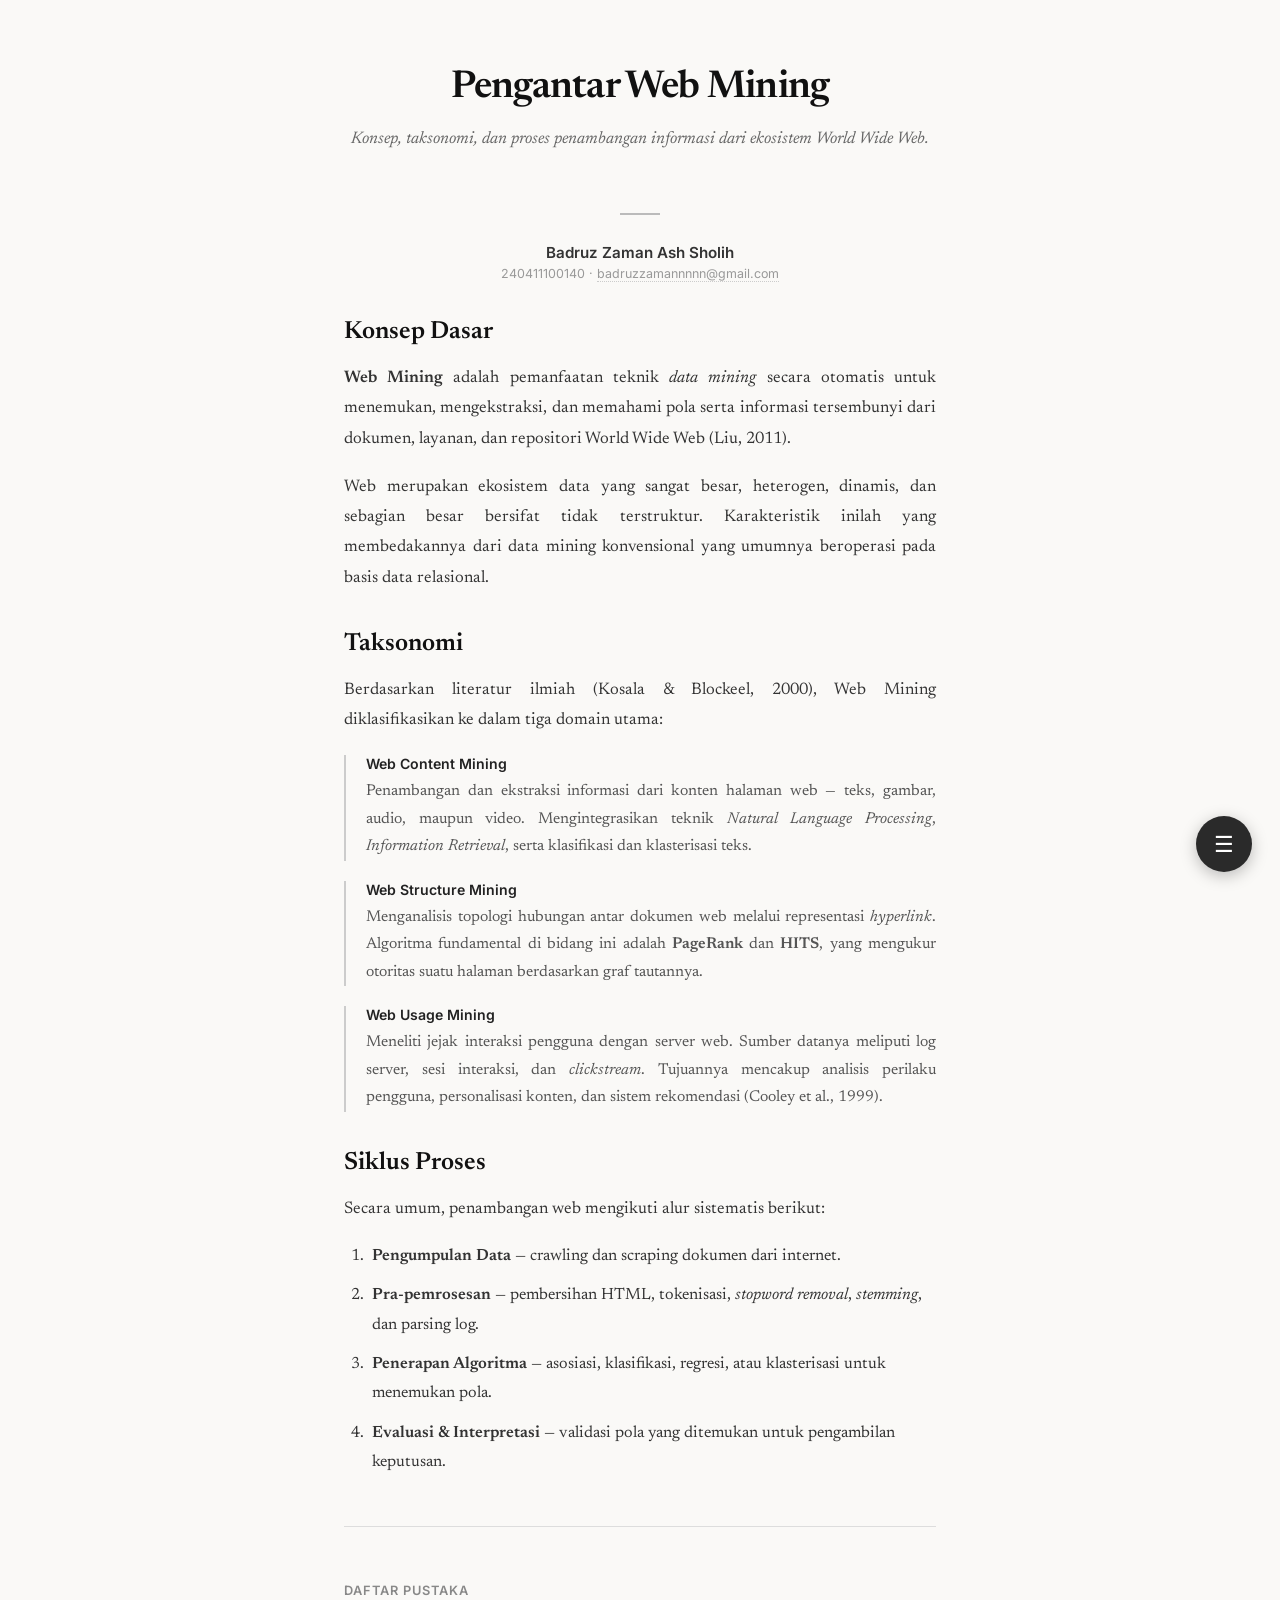
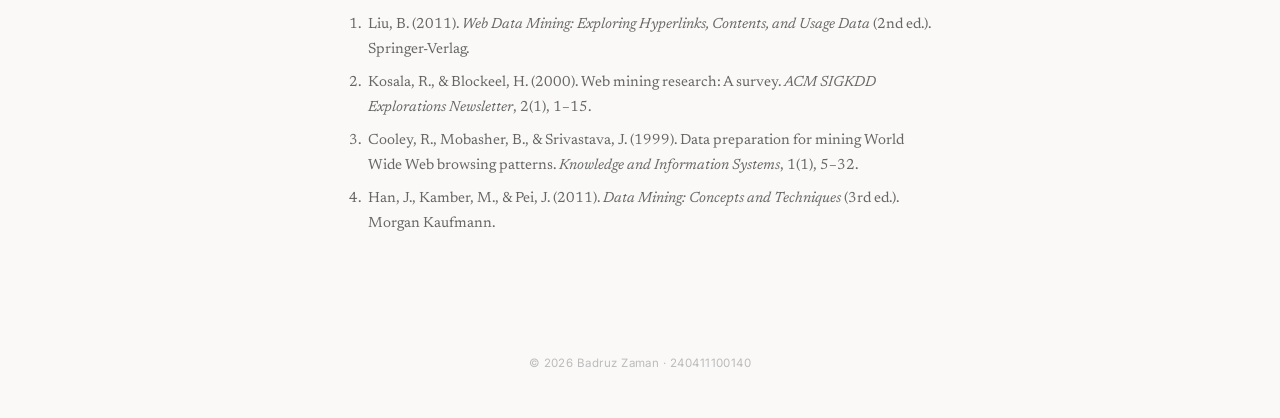
==== commit 056ae3ce: "Redesain: FAB menu, narasi proses, tab training/testing, halaman eksperimen" ====
--- a/index.html
+++ b/index.html
@@ -8,11 +8,6 @@
 </head>
 <body>
 
-  <div class="topbar">Pencarian dan Penambangan Web · 2026</div>
-  <nav class="navbar">
-    <a href="index.html" class="nav-link active">Beranda</a> <a href="crawling.html" class="nav-link">Data Crawling</a> <a href="tfidf.html" class="nav-link">TF-IDF Testing</a> <a href="pca.html" class="nav-link">PCA Testing</a>
-  </nav>
-
   <div class="hero">
     <h1>Pengantar Web Mining</h1>
     <p class="subtitle">Konsep, taksonomi, dan proses penambangan informasi dari ekosistem World Wide Web.</p>
@@ -22,7 +17,7 @@
 
   <div class="author">
     <div class="name">Badruz Zaman Ash Sholih</div>
-    <div class="meta">240411100140 · <a href="mailto:badruzzamannnnn@gmail.com">badruzzamannnnn@gmail.com</a></div>
+    <div class="meta">240411100140 &middot; <a href="mailto:badruzzamannnnn@gmail.com">badruzzamannnnn@gmail.com</a></div>
   </div>
 
   <main class="content content-narrow">
@@ -43,7 +38,7 @@
     <div class="taxonomy-item">
       <h4>Web Content Mining</h4>
       <p>
-        Penambangan dan ekstraksi informasi dari konten halaman web — teks, gambar, audio, maupun video. Mengintegrasikan teknik <em>Natural Language Processing</em>, <em>Information Retrieval</em>, serta klasifikasi dan klasterisasi teks.
+        Penambangan dan ekstraksi informasi dari konten halaman web &mdash; teks, gambar, audio, maupun video. Mengintegrasikan teknik <em>Natural Language Processing</em>, <em>Information Retrieval</em>, serta klasifikasi dan klasterisasi teks.
       </p>
     </div>
 
@@ -64,48 +59,40 @@
     <h2>Siklus Proses</h2>
     <p>Secara umum, penambangan web mengikuti alur sistematis berikut:</p>
     <ol>
-      <li><strong>Pengumpulan Data</strong> — crawling dan scraping dokumen dari internet.</li>
-      <li><strong>Pra-pemrosesan</strong> — pembersihan HTML, tokenisasi, <em>stopword removal</em>, <em>stemming</em>, dan parsing log.</li>
-      <li><strong>Penerapan Algoritma</strong> — asosiasi, klasifikasi, regresi, atau klasterisasi untuk menemukan pola.</li>
-      <li><strong>Evaluasi &amp; Interpretasi</strong> — validasi pola yang ditemukan untuk pengambilan keputusan.</li>
+      <li><strong>Pengumpulan Data</strong> &mdash; crawling dan scraping dokumen dari internet.</li>
+      <li><strong>Pra-pemrosesan</strong> &mdash; pembersihan HTML, tokenisasi, <em>stopword removal</em>, <em>stemming</em>, dan parsing log.</li>
+      <li><strong>Penerapan Algoritma</strong> &mdash; asosiasi, klasifikasi, regresi, atau klasterisasi untuk menemukan pola.</li>
+      <li><strong>Evaluasi &amp; Interpretasi</strong> &mdash; validasi pola yang ditemukan untuk pengambilan keputusan.</li>
     </ol>
-
-    <h2>Tahapan Praktikum &amp; Dataset</h2>
-    <p>Pilih halaman di bawah ini untuk melihat data dan hasil komputasi pada masing-masing tahapan:</p>
-
-    <div class="grid-cards">
-      <a href="crawling.html" class="card-nav">
-        <span class="badge-stage">Tahap 1 · Crawling</span>
-        <h3>Data Berita Detik.com</h3>
-        <p>200 data artikel berita (100 kategori sport &amp; 100 kategori finance).</p>
-      </a>
-
-      <a href="tfidf.html" class="card-nav">
-        <span class="badge-stage">Tahap 2 · Vektorisasi</span>
-        <h3>TF-IDF Testing</h3>
-        <p>Matriks pembobotan kata 40 data testing × 7.424 kata unik (vocabulary).</p>
-      </a>
-
-      <a href="pca.html" class="card-nav">
-        <span class="badge-stage">Tahap 3 · Reduksi</span>
-        <h3>PCA Testing</h3>
-        <p>Hasil reduksi dimensi 40 data testing menjadi 160 Principal Components.</p>
-      </a>
-    </div>
 
     <div class="references">
       <h3>Daftar Pustaka</h3>
       <ol>
         <li>Liu, B. (2011). <em>Web Data Mining: Exploring Hyperlinks, Contents, and Usage Data</em> (2nd ed.). Springer-Verlag.</li>
-        <li>Kosala, R., &amp; Blockeel, H. (2000). Web mining research: A survey. <em>ACM SIGKDD Explorations Newsletter</em>, 2(1), 1–15.</li>
-        <li>Cooley, R., Mobasher, B., &amp; Srivastava, J. (1999). Data preparation for mining World Wide Web browsing patterns. <em>Knowledge and Information Systems</em>, 1(1), 5–32.</li>
+        <li>Kosala, R., &amp; Blockeel, H. (2000). Web mining research: A survey. <em>ACM SIGKDD Explorations Newsletter</em>, 2(1), 1&ndash;15.</li>
+        <li>Cooley, R., Mobasher, B., &amp; Srivastava, J. (1999). Data preparation for mining World Wide Web browsing patterns. <em>Knowledge and Information Systems</em>, 1(1), 5&ndash;32.</li>
         <li>Han, J., Kamber, M., &amp; Pei, J. (2011). <em>Data Mining: Concepts and Techniques</em> (3rd ed.). Morgan Kaufmann.</li>
       </ol>
     </div>
 
   </main>
 
-  <footer>&copy; 2026 Badruz Zaman · 240411100140</footer>
+  <footer>&copy; 2026 Badruz Zaman &middot; 240411100140</footer>
 
+
+  <div class="fab-container" id="fabNav">
+    <div class="fab-overlay" onclick="document.getElementById('fabNav').classList.remove('open')"></div>
+    <nav class="fab-menu">
+    <a href="index.html" class="fab-item active" data-tooltip="Pengantar" style="--i:0"><span class="fab-emoji">📖</span></a>
+    <a href="crawling.html" class="fab-item" data-tooltip="Crawling" style="--i:1"><span class="fab-emoji">🕷️</span></a>
+    <a href="tfidf.html" class="fab-item" data-tooltip="TF-IDF" style="--i:2"><span class="fab-emoji">📊</span></a>
+    <a href="pca.html" class="fab-item" data-tooltip="PCA" style="--i:3"><span class="fab-emoji">🔬</span></a>
+    <a href="eksperimen.html" class="fab-item" data-tooltip="Eksperimen" style="--i:4"><span class="fab-emoji">🧪</span></a>
+    </nav>
+    <button class="fab-toggle" onclick="document.getElementById('fabNav').classList.toggle('open')" aria-label="Menu navigasi">
+      <span class="fab-icon-open">☰</span>
+      <span class="fab-icon-close">✕</span>
+    </button>
+  </div>
 </body>
 </html>
--- a/style.css
+++ b/style.css
@@ -14,58 +14,213 @@
   -webkit-font-smoothing: antialiased;
 }
 
-/* ——— Top bar & Navigation ——— */
-.topbar {
-  border-bottom: 1px solid #e0ddd8;
-  padding: 12px 0;
-  text-align: center;
+/* ——————————————————————————————————————————————
+   FLOATING ACTION BUTTON (FAB) — Radial Menu
+   —————————————————————————————————————————————— */
+
+.fab-container {
+  position: fixed;
+  bottom: 28px;
+  right: 28px;
+  z-index: 9000;
+}
+
+/* Overlay backdrop ketika menu terbuka */
+.fab-overlay {
+  position: fixed;
+  inset: 0;
+  background: rgba(0, 0, 0, 0.12);
+  opacity: 0;
+  visibility: hidden;
+  transition: opacity 0.3s ease, visibility 0.3s ease;
+  z-index: -1;
+}
+
+.fab-container.open .fab-overlay {
+  opacity: 1;
+  visibility: visible;
+}
+
+/* Tombol utama (lingkaran) */
+.fab-toggle {
+  width: 56px;
+  height: 56px;
+  border-radius: 50%;
+  border: none;
+  background: #2a2a2a;
+  color: #fff;
+  font-size: 1.4rem;
+  cursor: pointer;
+  position: relative;
+  z-index: 10;
+  box-shadow: 0 4px 16px rgba(0, 0, 0, 0.25);
+  transition: transform 0.3s cubic-bezier(0.34, 1.56, 0.64, 1), background 0.2s ease;
+  display: flex;
+  align-items: center;
+  justify-content: center;
+}
+
+.fab-toggle:hover {
+  background: #444;
+  transform: scale(1.08);
+}
+
+.fab-container.open .fab-toggle {
+  background: #555;
+  transform: rotate(90deg);
+}
+
+.fab-icon-open,
+.fab-icon-close {
+  position: absolute;
+  transition: opacity 0.2s ease, transform 0.2s ease;
+}
+
+.fab-icon-close {
+  opacity: 0;
+  transform: rotate(-90deg);
+}
+
+.fab-container.open .fab-icon-open {
+  opacity: 0;
+  transform: rotate(90deg);
+}
+
+.fab-container.open .fab-icon-close {
+  opacity: 1;
+  transform: rotate(0deg);
+}
+
+/* Menu container (nav) */
+.fab-menu {
+  position: absolute;
+  bottom: 0;
+  right: 0;
+  width: 0;
+  height: 0;
+}
+
+/* Individual menu items — lingkaran kecil */
+.fab-item {
+  position: absolute;
+  bottom: 6px;
+  right: 6px;
+  width: 44px;
+  height: 44px;
+  border-radius: 50%;
+  background: #ffffff;
+  border: 1.5px solid #ddd;
+  display: flex;
+  align-items: center;
+  justify-content: center;
+  text-decoration: none;
+  font-size: 1.15rem;
+  box-shadow: 0 2px 10px rgba(0, 0, 0, 0.1);
+  opacity: 0;
+  transform: translate(0, 0) scale(0.4);
+  transition: transform 0.35s cubic-bezier(0.34, 1.56, 0.64, 1),
+              opacity 0.25s ease,
+              background 0.15s ease,
+              border-color 0.15s ease;
+  z-index: 5;
+}
+
+.fab-item:hover {
+  background: #f3f0eb;
+  border-color: #bbb;
+  transform: var(--open-pos) scale(1.12) !important;
+}
+
+.fab-item.active {
+  background: #2a2a2a;
+  border-color: #2a2a2a;
+}
+
+.fab-item.active .fab-emoji {
+  filter: grayscale(0);
+}
+
+/* Tooltip — label teks di sebelah kiri */
+.fab-item::before {
+  content: attr(data-tooltip);
+  position: absolute;
+  right: calc(100% + 12px);
+  top: 50%;
+  transform: translateY(-50%);
+  background: #2a2a2a;
+  color: #fff;
   font-family: 'Inter', sans-serif;
   font-size: 0.72rem;
-  letter-spacing: 0.12em;
-  text-transform: uppercase;
-  color: #888;
-  background: #faf9f7;
-}
-
-.navbar {
-  display: flex;
-  justify-content: center;
-  gap: 8px;
-  padding: 14px 20px;
-  background: #ffffff;
-  border-bottom: 1px solid #e8e5e0;
-  position: sticky;
-  top: 0;
-  z-index: 100;
-}
-
-.nav-link {
-  font-family: 'Inter', sans-serif;
-  font-size: 0.82rem;
   font-weight: 500;
-  color: #666;
-  text-decoration: none;
-  padding: 6px 14px;
+  letter-spacing: 0.02em;
+  padding: 5px 10px;
   border-radius: 4px;
-  transition: all 0.15s ease;
-}
-
-.nav-link:hover {
-  color: #111;
-  background: #f4f2ee;
-}
-
-.nav-link.active {
-  color: #111;
-  background: #ece9e3;
-  font-weight: 600;
-}
-
-/* ——— Hero Section ——— */
+  white-space: nowrap;
+  opacity: 0;
+  pointer-events: none;
+  transition: opacity 0.15s ease;
+}
+
+.fab-item:hover::before {
+  opacity: 1;
+}
+
+/* ——— Arc positions for 5 items (90° to 180° arc, radius ~100px) ——— */
+/* Item 1: 90° (straight up) */
+.fab-container.open .fab-item:nth-child(1) {
+  --open-pos: translate(0px, -100px);
+  transform: translate(0px, -100px) scale(1);
+  opacity: 1;
+  transition-delay: 0ms;
+}
+/* Item 2: 112.5° */
+.fab-container.open .fab-item:nth-child(2) {
+  --open-pos: translate(-38px, -92px);
+  transform: translate(-38px, -92px) scale(1);
+  opacity: 1;
+  transition-delay: 40ms;
+}
+/* Item 3: 135° (diagonal) */
+.fab-container.open .fab-item:nth-child(3) {
+  --open-pos: translate(-71px, -71px);
+  transform: translate(-71px, -71px) scale(1);
+  opacity: 1;
+  transition-delay: 80ms;
+}
+/* Item 4: 157.5° */
+.fab-container.open .fab-item:nth-child(4) {
+  --open-pos: translate(-92px, -38px);
+  transform: translate(-92px, -38px) scale(1);
+  opacity: 1;
+  transition-delay: 120ms;
+}
+/* Item 5: 180° (straight left) */
+.fab-container.open .fab-item:nth-child(5) {
+  --open-pos: translate(-100px, 0px);
+  transform: translate(-100px, 0px) scale(1);
+  opacity: 1;
+  transition-delay: 160ms;
+}
+
+/* Reverse stagger on close */
+.fab-container:not(.open) .fab-item:nth-child(1) { transition-delay: 120ms; }
+.fab-container:not(.open) .fab-item:nth-child(2) { transition-delay: 90ms; }
+.fab-container:not(.open) .fab-item:nth-child(3) { transition-delay: 60ms; }
+.fab-container:not(.open) .fab-item:nth-child(4) { transition-delay: 30ms; }
+.fab-container:not(.open) .fab-item:nth-child(5) { transition-delay: 0ms; }
+
+.fab-emoji {
+  line-height: 1;
+}
+
+/* ——————————————————————————————————————————————
+   HERO SECTION
+   —————————————————————————————————————————————— */
+
 .hero {
   max-width: 680px;
   margin: 0 auto;
-  padding: 56px 24px 32px;
+  padding: 64px 24px 32px;
   text-align: center;
 }
 
@@ -121,7 +276,10 @@
   color: #555;
 }
 
-/* ——— Main Content Layout ——— */
+/* ——————————————————————————————————————————————
+   MAIN CONTENT LAYOUT
+   —————————————————————————————————————————————— */
+
 .content {
   max-width: 820px;
   margin: 0 auto;
@@ -170,7 +328,72 @@
   font-weight: 600;
 }
 
-/* ——— Taxonomy items ——— */
+/* ——————————————————————————————————————————————
+   NARRATIVE BLOCK — Blok deskripsi naratif
+   —————————————————————————————————————————————— */
+
+.narasi {
+  background: linear-gradient(135deg, #f6f4f0, #f1eeea);
+  border-left: 4px solid #8b7355;
+  border-radius: 0 8px 8px 0;
+  padding: 28px 32px;
+  margin: 28px 0 32px;
+}
+
+.narasi p {
+  font-size: 1rem;
+  line-height: 1.85;
+  color: #3a3a3a;
+  margin-bottom: 14px;
+}
+
+.narasi p:last-child {
+  margin-bottom: 0;
+}
+
+.narasi strong {
+  color: #222;
+}
+
+.narasi .narasi-label {
+  display: block;
+  font-family: 'Inter', sans-serif;
+  font-size: 0.68rem;
+  font-weight: 600;
+  text-transform: uppercase;
+  letter-spacing: 0.1em;
+  color: #8b7355;
+  margin-bottom: 12px;
+}
+
+/* ——— Page header (pengganti hero untuk sub-pages) ——— */
+.page-header {
+  max-width: 680px;
+  margin: 0 auto;
+  padding: 56px 24px 8px;
+  text-align: center;
+}
+
+.page-header h1 {
+  font-size: 2rem;
+  font-weight: 600;
+  line-height: 1.3;
+  color: #111;
+  margin-bottom: 10px;
+  letter-spacing: -0.01em;
+}
+
+.page-header .subtitle {
+  font-size: 0.95rem;
+  font-style: italic;
+  color: #777;
+  line-height: 1.5;
+}
+
+/* ——————————————————————————————————————————————
+   TAXONOMY ITEMS
+   —————————————————————————————————————————————— */
+
 .taxonomy-item {
   margin: 20px 0;
   padding-left: 20px;
@@ -192,61 +415,66 @@
   margin-bottom: 0;
 }
 
-/* ——— Nav Cards on Home Page ——— */
-.grid-cards {
-  display: grid;
-  grid-template-columns: repeat(auto-fit, minmax(240px, 1fr));
-  gap: 16px;
-  margin: 28px 0 36px;
-}
-
-.card-nav {
-  display: block;
-  background: #ffffff;
-  border: 1px solid #e0ddd8;
-  border-radius: 6px;
-  padding: 20px;
-  text-decoration: none;
-  transition: all 0.15s ease;
-}
-
-.card-nav:hover {
-  transform: translateY(-2px);
-  box-shadow: 0 4px 12px rgba(0, 0, 0, 0.05);
-  border-color: #bbb;
-}
-
-.card-nav .badge-stage {
-  font-family: 'Inter', sans-serif;
-  font-size: 0.65rem;
-  font-weight: 600;
-  text-transform: uppercase;
-  color: #777;
-  letter-spacing: 0.05em;
-  margin-bottom: 8px;
-  display: block;
-}
-
-.card-nav h3 {
-  font-family: 'Newsreader', Georgia, serif;
-  font-size: 1.2rem;
-  font-weight: 600;
-  color: #111;
-  text-transform: none;
-  letter-spacing: normal;
-  margin: 0 0 6px;
-}
-
-.card-nav p {
+/* ——————————————————————————————————————————————
+   DATA TABS — Toggle Training / Testing
+   —————————————————————————————————————————————— */
+
+.data-section {
+  margin: 28px 0;
+}
+
+.data-tabs {
+  display: flex;
+  gap: 0;
+  border-bottom: 2px solid #e0ddd8;
+  margin-bottom: 0;
+}
+
+.data-tab {
   font-family: 'Inter', sans-serif;
   font-size: 0.82rem;
-  line-height: 1.5;
-  color: #666;
-  margin: 0;
-  text-align: left;
-}
-
-/* ——— Lists ——— */
+  font-weight: 500;
+  color: #888;
+  background: transparent;
+  border: none;
+  padding: 10px 20px;
+  cursor: pointer;
+  position: relative;
+  transition: color 0.2s ease;
+}
+
+.data-tab:hover {
+  color: #555;
+}
+
+.data-tab.active {
+  color: #222;
+  font-weight: 600;
+}
+
+.data-tab.active::after {
+  content: '';
+  position: absolute;
+  bottom: -2px;
+  left: 0;
+  right: 0;
+  height: 2px;
+  background: #2a2a2a;
+}
+
+.tab-panel {
+  animation: fadeInTab 0.25s ease;
+}
+
+@keyframes fadeInTab {
+  from { opacity: 0; transform: translateY(4px); }
+  to   { opacity: 1; transform: translateY(0); }
+}
+
+/* ——————————————————————————————————————————————
+   LISTS
+   —————————————————————————————————————————————— */
+
 .content ol {
   padding-left: 24px;
   margin-bottom: 24px;
@@ -260,7 +488,10 @@
   padding-left: 4px;
 }
 
-/* ——— Data Tables Container ——— */
+/* ——————————————————————————————————————————————
+   DATA TABLES CONTAINER
+   —————————————————————————————————————————————— */
+
 .table-container {
   width: 100%;
   max-height: 520px;
@@ -351,19 +582,22 @@
   border-radius: 3px;
 }
 
-.badge-sport {
+.badge-sport, .badge-1 {
   background: #eef2f6;
   color: #2b4c7e;
   border: 1px solid #d0dbe7;
 }
 
-.badge-finance {
+.badge-finance, .badge-2 {
   background: #eef5ee;
   color: #2e6930;
   border: 1px solid #d1e7d2;
 }
 
-/* ——— Matrix Tables (TF-IDF & PCA) ——— */
+/* ——————————————————————————————————————————————
+   MATRIX TABLES (TF-IDF & PCA)
+   —————————————————————————————————————————————— */
+
 .matrix-table {
   width: max-content;
   border-collapse: separate;
@@ -447,7 +681,91 @@
   padding: 8px 14px;
 }
 
-/* ——— Download Card / Buttons ——— */
+/* ——————————————————————————————————————————————
+   EXPERIMENT TABLE — Tabel hasil akurasi
+   —————————————————————————————————————————————— */
+
+.experiment-table {
+  width: 100%;
+  border-collapse: separate;
+  border-spacing: 0;
+  font-family: 'Inter', sans-serif;
+  font-size: 0.85rem;
+  margin: 20px 0 28px;
+  border: 1px solid #e0ddd8;
+  border-radius: 6px;
+  overflow: hidden;
+}
+
+.experiment-table th {
+  background: #2a2a2a;
+  color: #fff;
+  font-size: 0.72rem;
+  font-weight: 600;
+  text-transform: uppercase;
+  letter-spacing: 0.06em;
+  padding: 12px 16px;
+  text-align: center;
+  border-right: 1px solid #444;
+}
+
+.experiment-table th:last-child {
+  border-right: none;
+}
+
+.experiment-table td {
+  padding: 11px 16px;
+  text-align: center;
+  color: #333;
+  border-bottom: 1px solid #eee;
+  border-right: 1px solid #eee;
+}
+
+.experiment-table td:last-child {
+  border-right: none;
+}
+
+.experiment-table td:first-child {
+  text-align: left;
+  font-weight: 500;
+  color: #222;
+}
+
+.experiment-table tr:last-child td {
+  border-bottom: none;
+}
+
+.experiment-table tr:nth-child(even) td {
+  background: #faf9f7;
+}
+
+.experiment-table tr:hover td {
+  background: #f0eee9;
+}
+
+.experiment-table .highlight-best {
+  background: #e8f5e9 !important;
+  color: #1b5e20;
+  font-weight: 700;
+}
+
+.experiment-table .highlight-row {
+  background: #fff8e1 !important;
+}
+
+.experiment-caption {
+  font-family: 'Inter', sans-serif;
+  font-size: 0.78rem;
+  color: #888;
+  text-align: center;
+  margin: -16px 0 28px;
+  font-style: italic;
+}
+
+/* ——————————————————————————————————————————————
+   DOWNLOAD CARD / BUTTONS
+   —————————————————————————————————————————————— */
+
 .download-card {
   display: flex;
   align-items: center;
@@ -516,7 +834,10 @@
   font-style: italic;
 }
 
-/* ——— References ——— */
+/* ——————————————————————————————————————————————
+   REFERENCES
+   —————————————————————————————————————————————— */
+
 .references {
   margin-top: 48px;
   padding-top: 28px;
@@ -544,7 +865,10 @@
   margin-bottom: 8px;
 }
 
-/* ——— Footer ——— */
+/* ——————————————————————————————————————————————
+   FOOTER
+   —————————————————————————————————————————————— */
+
 footer {
   text-align: center;
   padding: 32px 24px 48px;
@@ -554,12 +878,21 @@
   letter-spacing: 0.04em;
 }
 
-/* ——— Responsive ——— */
+/* ——————————————————————————————————————————————
+   RESPONSIVE
+   —————————————————————————————————————————————— */
+
 @media (max-width: 640px) {
-  .hero { padding: 40px 20px 24px; }
+  .hero { padding: 48px 20px 24px; }
   .hero h1 { font-size: 1.85rem; }
-  .navbar { flex-wrap: wrap; gap: 4px; padding: 10px; }
-  .nav-link { font-size: 0.75rem; padding: 5px 10px; }
+  .page-header { padding: 40px 20px 8px; }
+  .page-header h1 { font-size: 1.6rem; }
   .content { padding: 0 16px 40px; }
+  .narasi { padding: 20px 18px; }
   .download-card { flex-direction: column; align-items: flex-start; }
-}
+  .data-tabs { overflow-x: auto; }
+  .data-tab { font-size: 0.75rem; padding: 8px 14px; white-space: nowrap; }
+  .fab-container { bottom: 20px; right: 20px; }
+  .fab-toggle { width: 50px; height: 50px; font-size: 1.2rem; }
+  .fab-item { width: 40px; height: 40px; font-size: 1rem; }
+}
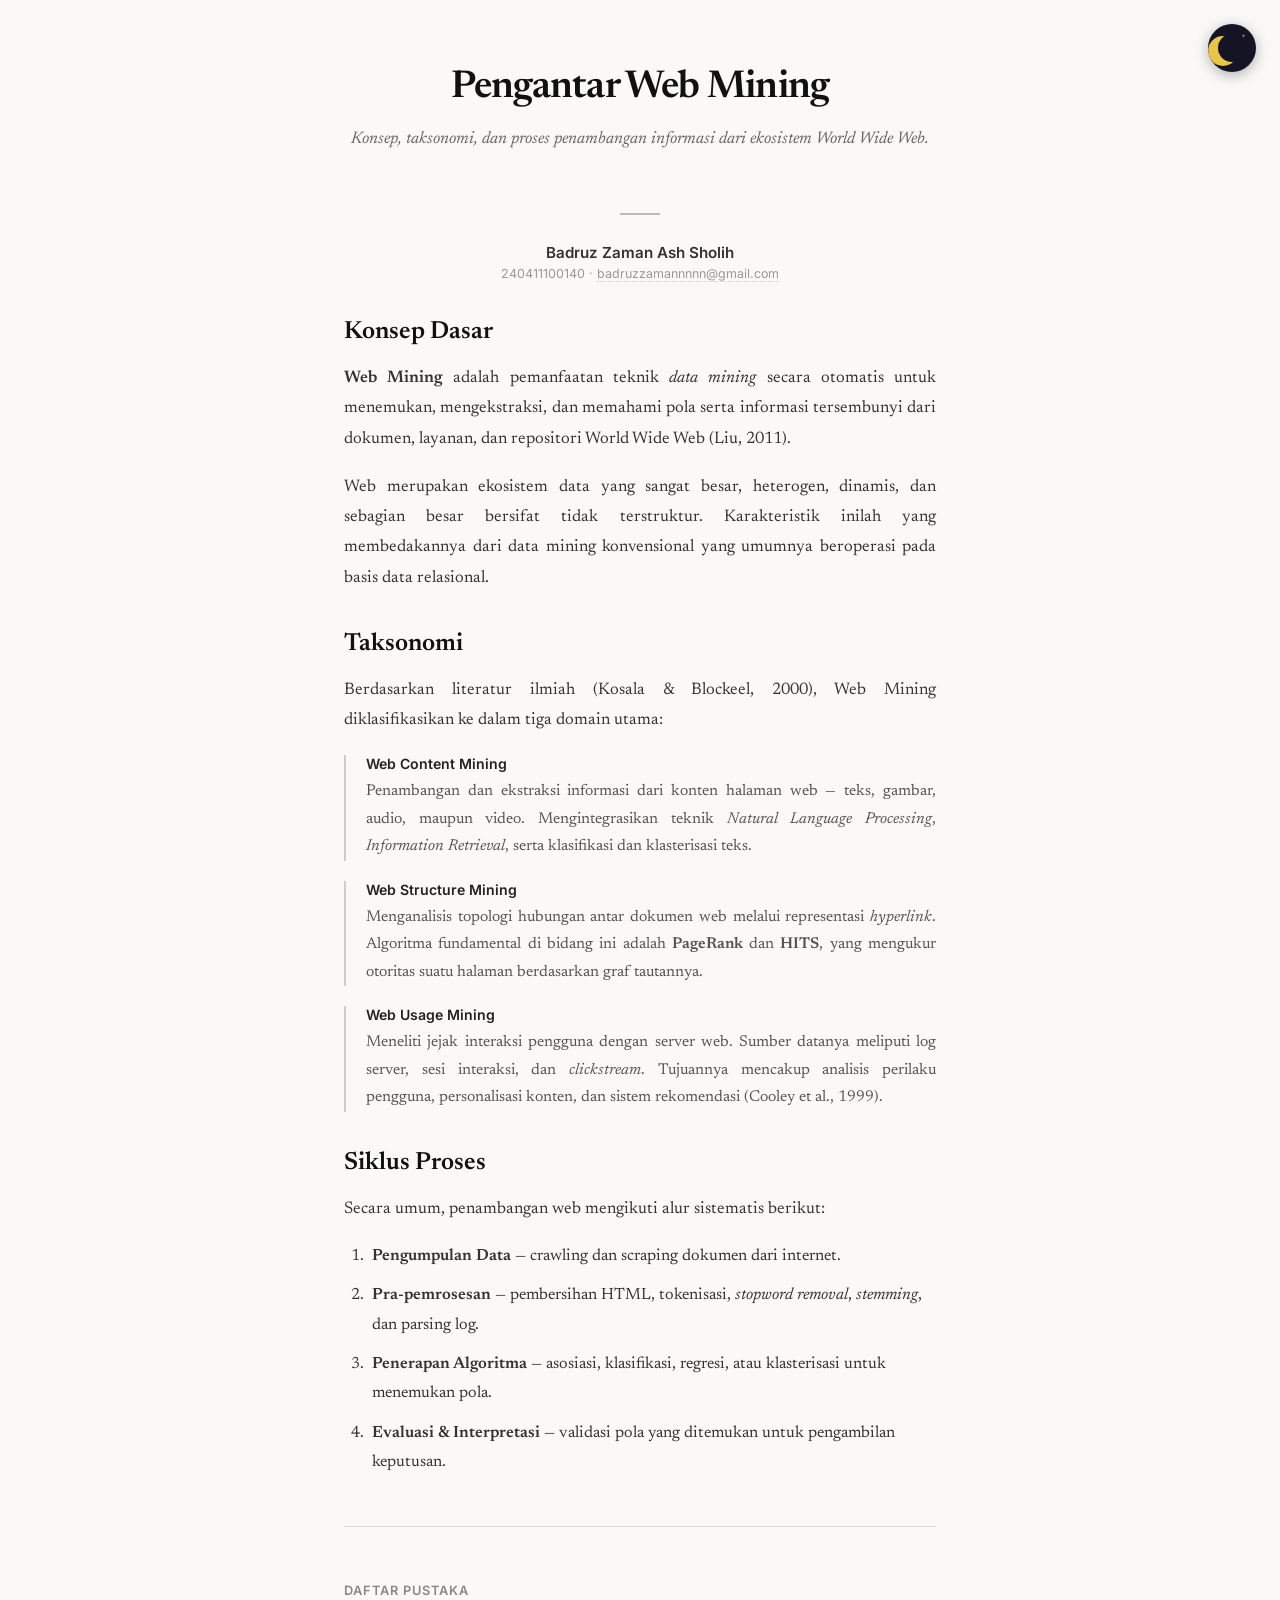
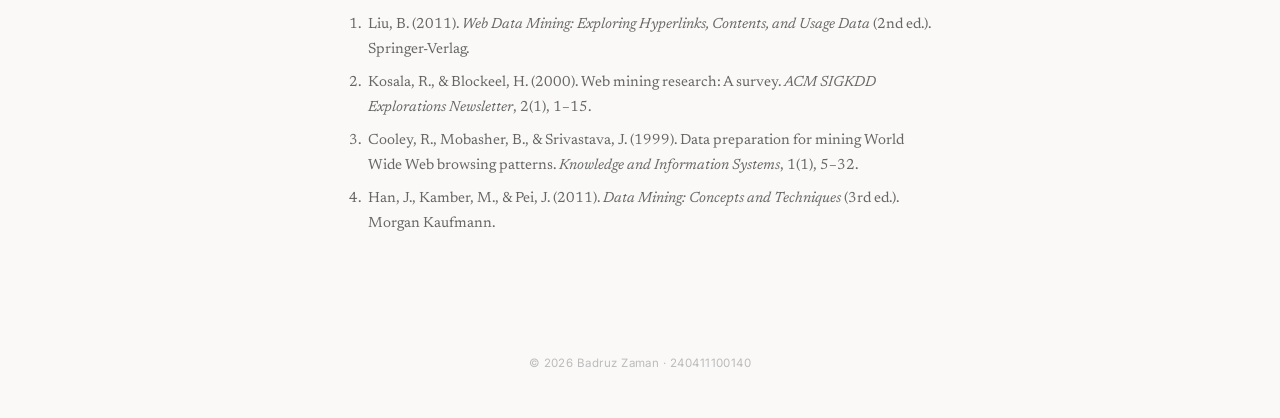
==== commit 51a5f955: "Redesain FAB: bulan sabit di pojok kanan atas, arc ke bawah-kiri" ====
--- a/index.html
+++ b/index.html
@@ -90,8 +90,8 @@
     <a href="eksperimen.html" class="fab-item" data-tooltip="Eksperimen" style="--i:4"><span class="fab-emoji">🧪</span></a>
     </nav>
     <button class="fab-toggle" onclick="document.getElementById('fabNav').classList.toggle('open')" aria-label="Menu navigasi">
-      <span class="fab-icon-open">☰</span>
-      <span class="fab-icon-close">✕</span>
+      <div class="fab-moon"></div>
+      <span class="fab-close">✕</span>
     </button>
   </div>
 </body>
--- a/style.css
+++ b/style.css
@@ -15,13 +15,13 @@
 }
 
 /* ——————————————————————————————————————————————
-   FLOATING ACTION BUTTON (FAB) — Radial Menu
+   FLOATING ACTION BUTTON (FAB) — Moon Menu
    —————————————————————————————————————————————— */
 
 .fab-container {
   position: fixed;
-  bottom: 28px;
-  right: 28px;
+  top: 24px;
+  right: 24px;
   z-index: 9000;
 }
 
@@ -29,7 +29,7 @@
 .fab-overlay {
   position: fixed;
   inset: 0;
-  background: rgba(0, 0, 0, 0.12);
+  background: rgba(10, 10, 30, 0.15);
   opacity: 0;
   visibility: hidden;
   transition: opacity 0.3s ease, visibility 0.3s ease;
@@ -41,60 +41,90 @@
   visibility: visible;
 }
 
-/* Tombol utama (lingkaran) */
+/* Tombol utama — Bulan sabit (crescent moon) */
 .fab-toggle {
-  width: 56px;
-  height: 56px;
+  width: 48px;
+  height: 48px;
   border-radius: 50%;
   border: none;
-  background: #2a2a2a;
-  color: #fff;
-  font-size: 1.4rem;
+  background: #141425;
   cursor: pointer;
   position: relative;
   z-index: 10;
-  box-shadow: 0 4px 16px rgba(0, 0, 0, 0.25);
-  transition: transform 0.3s cubic-bezier(0.34, 1.56, 0.64, 1), background 0.2s ease;
+  box-shadow: 0 3px 14px rgba(0, 0, 0, 0.3), 0 0 0 1px rgba(255,255,255,0.06);
+  transition: transform 0.35s cubic-bezier(0.34, 1.56, 0.64, 1),
+              box-shadow 0.25s ease;
   display: flex;
   align-items: center;
   justify-content: center;
+  overflow: hidden;
 }
 
 .fab-toggle:hover {
-  background: #444;
-  transform: scale(1.08);
+  transform: scale(1.1);
+  box-shadow: 0 4px 20px rgba(0, 0, 0, 0.35), 0 0 0 1px rgba(255,255,255,0.1);
 }
 
 .fab-container.open .fab-toggle {
-  background: #555;
-  transform: rotate(90deg);
-}
-
-.fab-icon-open,
-.fab-icon-close {
+  transform: rotate(0deg);
+  background: #1e1e38;
+}
+
+/* Bulan sabit — dibuat dengan dua lingkaran overlapping */
+.fab-moon {
+  width: 28px;
+  height: 28px;
+  border-radius: 50%;
+  background: transparent;
+  box-shadow: -9px 3px 0 1px #e8c44a;
   position: absolute;
-  transition: opacity 0.2s ease, transform 0.2s ease;
-}
-
-.fab-icon-close {
+  top: 50%;
+  left: 50%;
+  transform: translate(-50%, -50%);
+  transition: opacity 0.25s ease, transform 0.25s ease;
+}
+
+/* Bintang kecil dekorasi */
+.fab-toggle::before {
+  content: '✦';
+  position: absolute;
+  top: 8px;
+  right: 10px;
+  font-size: 0.4rem;
+  color: rgba(232, 196, 74, 0.6);
+  transition: opacity 0.25s ease;
+}
+
+/* Ikon close (✕) */
+.fab-close {
+  position: absolute;
+  color: #e8c44a;
+  font-size: 1.2rem;
+  font-weight: 300;
   opacity: 0;
-  transform: rotate(-90deg);
-}
-
-.fab-container.open .fab-icon-open {
+  transform: rotate(-90deg) scale(0.5);
+  transition: opacity 0.25s ease, transform 0.25s ease;
+}
+
+/* Animasi buka: bulan hilang, ✕ muncul */
+.fab-container.open .fab-moon {
   opacity: 0;
-  transform: rotate(90deg);
-}
-
-.fab-container.open .fab-icon-close {
+  transform: translate(-50%, -50%) scale(0.3);
+}
+
+.fab-container.open .fab-toggle::before {
+  opacity: 0;
+}
+
+.fab-container.open .fab-close {
   opacity: 1;
-  transform: rotate(0deg);
+  transform: rotate(0deg) scale(1);
 }
 
 /* Menu container (nav) */
 .fab-menu {
   position: absolute;
-  bottom: 0;
+  top: 0;
   right: 0;
   width: 0;
   height: 0;
@@ -103,8 +133,8 @@
 /* Individual menu items — lingkaran kecil */
 .fab-item {
   position: absolute;
-  bottom: 6px;
-  right: 6px;
+  top: 2px;
+  right: 2px;
   width: 44px;
   height: 44px;
   border-radius: 50%;
@@ -132,12 +162,8 @@
 }
 
 .fab-item.active {
-  background: #2a2a2a;
-  border-color: #2a2a2a;
-}
-
-.fab-item.active .fab-emoji {
-  filter: grayscale(0);
+  background: #141425;
+  border-color: #141425;
 }
 
 /* Tooltip — label teks di sebelah kiri */
@@ -147,13 +173,13 @@
   right: calc(100% + 12px);
   top: 50%;
   transform: translateY(-50%);
-  background: #2a2a2a;
-  color: #fff;
+  background: #141425;
+  color: #e8c44a;
   font-family: 'Inter', sans-serif;
   font-size: 0.72rem;
-  font-weight: 500;
-  letter-spacing: 0.02em;
-  padding: 5px 10px;
+  font-weight: 600;
+  letter-spacing: 0.03em;
+  padding: 5px 12px;
   border-radius: 4px;
   white-space: nowrap;
   opacity: 0;
@@ -165,39 +191,39 @@
   opacity: 1;
 }
 
-/* ——— Arc positions for 5 items (90° to 180° arc, radius ~100px) ——— */
-/* Item 1: 90° (straight up) */
+/* ——— Arc positions: top-right → fan out down-left (180° to 270°) ——— */
+/* Item 1: 180° (straight left) */
 .fab-container.open .fab-item:nth-child(1) {
-  --open-pos: translate(0px, -100px);
-  transform: translate(0px, -100px) scale(1);
+  --open-pos: translate(-100px, 0px);
+  transform: translate(-100px, 0px) scale(1);
   opacity: 1;
   transition-delay: 0ms;
 }
-/* Item 2: 112.5° */
+/* Item 2: 202.5° (left + slightly down) */
 .fab-container.open .fab-item:nth-child(2) {
-  --open-pos: translate(-38px, -92px);
-  transform: translate(-38px, -92px) scale(1);
+  --open-pos: translate(-92px, 38px);
+  transform: translate(-92px, 38px) scale(1);
   opacity: 1;
   transition-delay: 40ms;
 }
-/* Item 3: 135° (diagonal) */
+/* Item 3: 225° (diagonal down-left) */
 .fab-container.open .fab-item:nth-child(3) {
-  --open-pos: translate(-71px, -71px);
-  transform: translate(-71px, -71px) scale(1);
+  --open-pos: translate(-71px, 71px);
+  transform: translate(-71px, 71px) scale(1);
   opacity: 1;
   transition-delay: 80ms;
 }
-/* Item 4: 157.5° */
+/* Item 4: 247.5° (mostly down) */
 .fab-container.open .fab-item:nth-child(4) {
-  --open-pos: translate(-92px, -38px);
-  transform: translate(-92px, -38px) scale(1);
+  --open-pos: translate(-38px, 92px);
+  transform: translate(-38px, 92px) scale(1);
   opacity: 1;
   transition-delay: 120ms;
 }
-/* Item 5: 180° (straight left) */
+/* Item 5: 270° (straight down) */
 .fab-container.open .fab-item:nth-child(5) {
-  --open-pos: translate(-100px, 0px);
-  transform: translate(-100px, 0px) scale(1);
+  --open-pos: translate(0px, 100px);
+  transform: translate(0px, 100px) scale(1);
   opacity: 1;
   transition-delay: 160ms;
 }
@@ -892,7 +918,7 @@
   .download-card { flex-direction: column; align-items: flex-start; }
   .data-tabs { overflow-x: auto; }
   .data-tab { font-size: 0.75rem; padding: 8px 14px; white-space: nowrap; }
-  .fab-container { bottom: 20px; right: 20px; }
+  .fab-container { top: 16px; right: 16px; }
   .fab-toggle { width: 50px; height: 50px; font-size: 1.2rem; }
   .fab-item { width: 40px; height: 40px; font-size: 1rem; }
 }
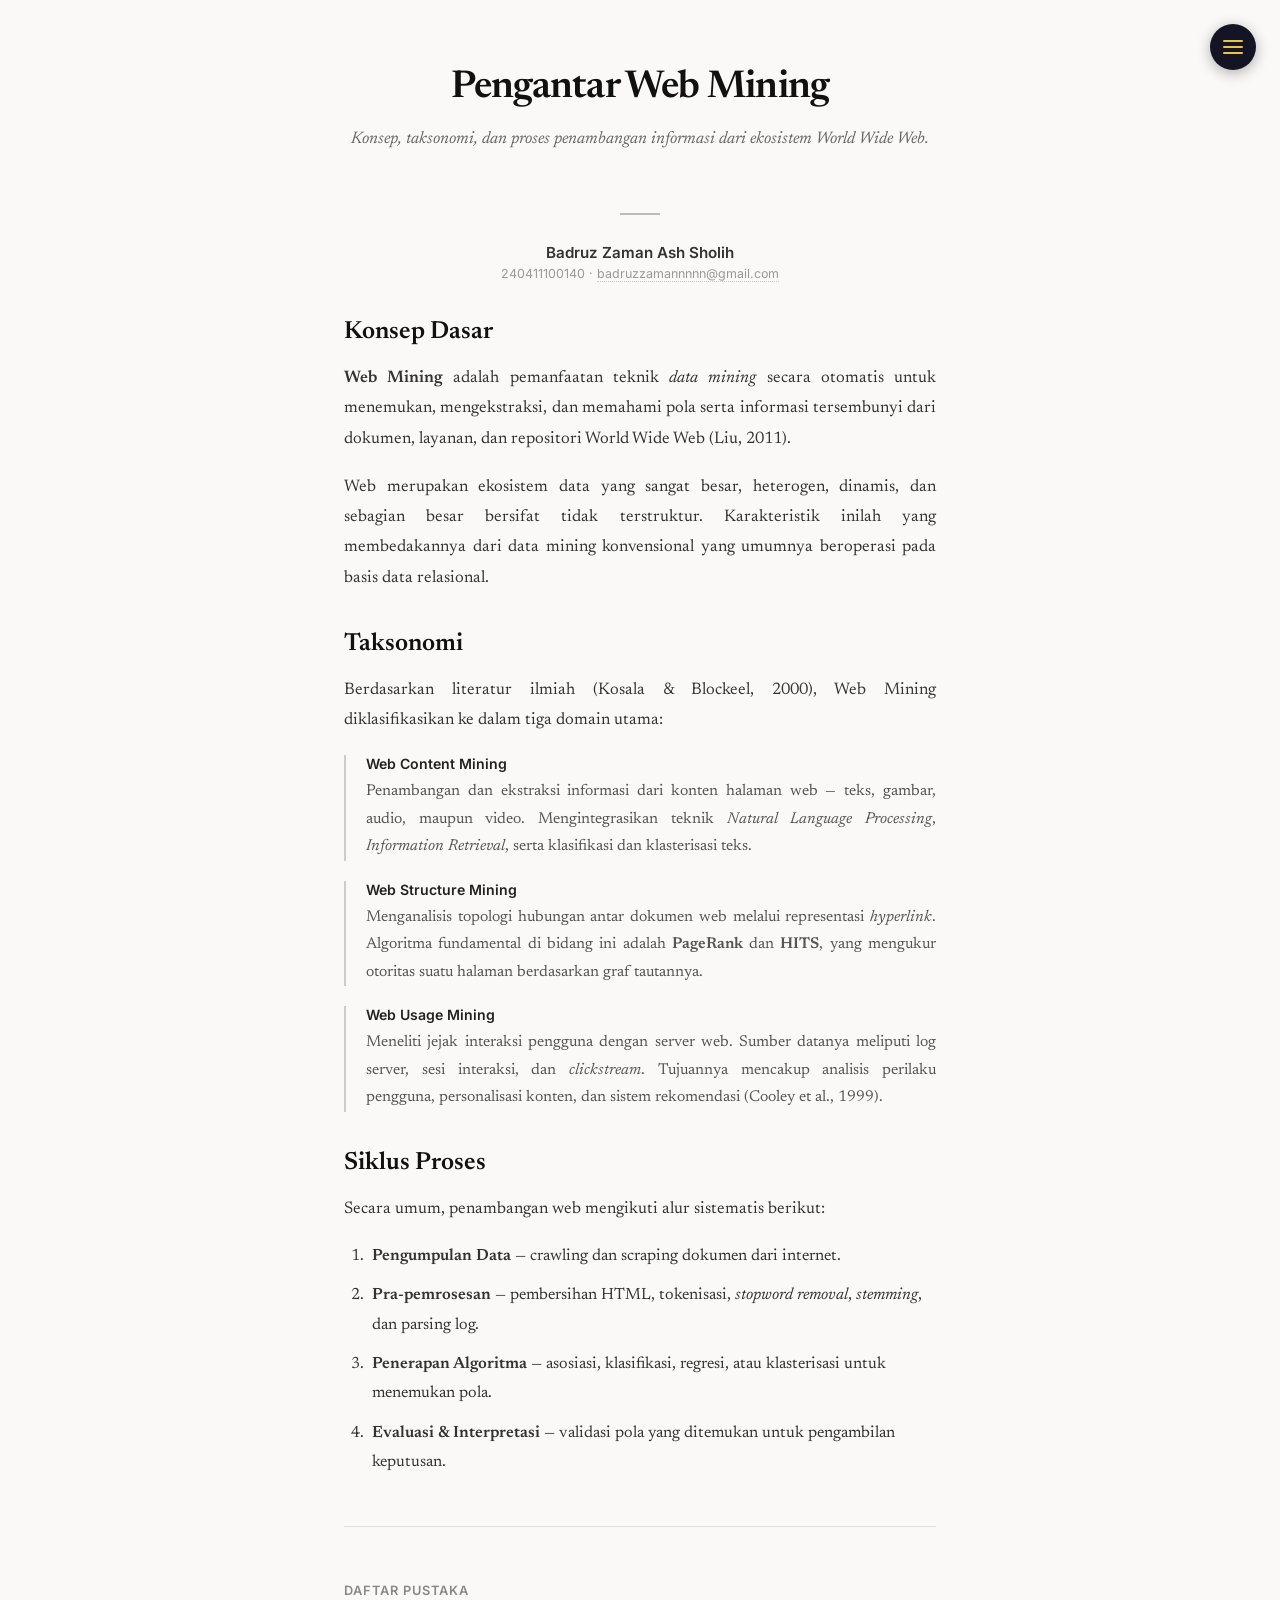
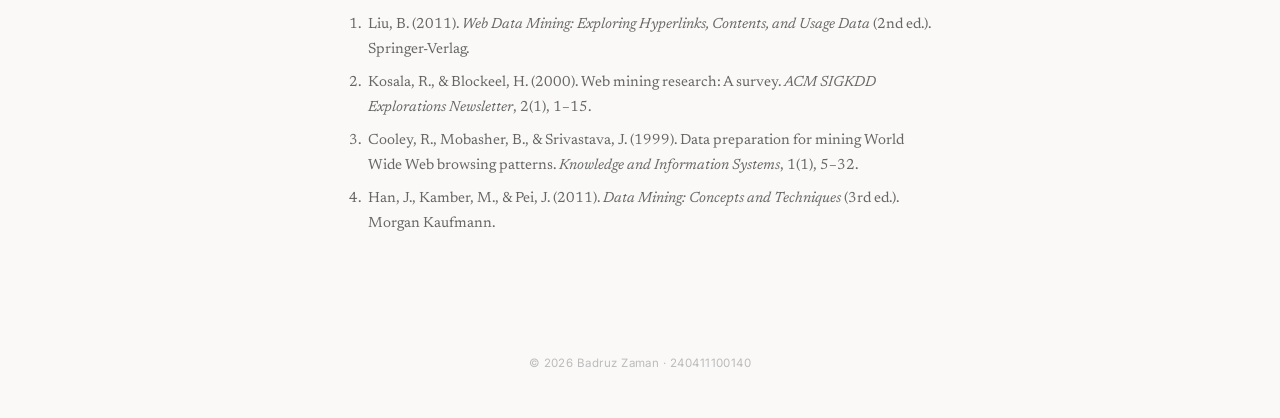
==== commit 7b32aa13: "feat: tambah modul analisis graf, perbarui menu hamburger, dan rapikan navigasi" ====
--- a/index.html
+++ b/index.html
@@ -83,15 +83,21 @@
   <div class="fab-container" id="fabNav">
     <div class="fab-overlay" onclick="document.getElementById('fabNav').classList.remove('open')"></div>
     <nav class="fab-menu">
-    <a href="index.html" class="fab-item active" data-tooltip="Pengantar" style="--i:0"><span class="fab-emoji">📖</span></a>
-    <a href="crawling.html" class="fab-item" data-tooltip="Crawling" style="--i:1"><span class="fab-emoji">🕷️</span></a>
-    <a href="tfidf.html" class="fab-item" data-tooltip="TF-IDF" style="--i:2"><span class="fab-emoji">📊</span></a>
-    <a href="pca.html" class="fab-item" data-tooltip="PCA" style="--i:3"><span class="fab-emoji">🔬</span></a>
-    <a href="eksperimen.html" class="fab-item" data-tooltip="Eksperimen" style="--i:4"><span class="fab-emoji">🧪</span></a>
+      <div class="fab-menu-header">Navigasi Modul</div>
+      <a href="index.html" class="fab-item active"><span class="fab-emoji">📖</span><span class="fab-label">Pengantar</span></a>
+      <a href="crawling.html" class="fab-item"><span class="fab-emoji">🕷️</span><span class="fab-label">Crawling</span></a>
+      <a href="tfidf.html" class="fab-item"><span class="fab-emoji">📊</span><span class="fab-label">TF-IDF</span></a>
+      <a href="pca.html" class="fab-item"><span class="fab-emoji">🔬</span><span class="fab-label">PCA</span></a>
+      <a href="eksperimen.html" class="fab-item"><span class="fab-emoji">🧪</span><span class="fab-label">Eksperimen</span></a>
+      <a href="skipgram.html" class="fab-item"><span class="fab-emoji">🧠</span><span class="fab-label">Skip-Gram</span></a>
+      <a href="graf.html" class="fab-item"><span class="fab-emoji">🕸️</span><span class="fab-label">Analisis Graf</span></a>
     </nav>
     <button class="fab-toggle" onclick="document.getElementById('fabNav').classList.toggle('open')" aria-label="Menu navigasi">
-      <div class="fab-moon"></div>
-      <span class="fab-close">✕</span>
+      <div class="fab-hamburger">
+        <span></span>
+        <span></span>
+        <span></span>
+      </div>
     </button>
   </div>
 </body>
--- a/style.css
+++ b/style.css
@@ -18,6 +18,10 @@
    FLOATING ACTION BUTTON (FAB) — Moon Menu
    —————————————————————————————————————————————— */
 
+/* ——————————————————————————————————————————————
+   FLOATING HAMBURGER MENU (Garis Tiga)
+   —————————————————————————————————————————————— */
+
 .fab-container {
   position: fixed;
   top: 24px;
@@ -29,10 +33,12 @@
 .fab-overlay {
   position: fixed;
   inset: 0;
-  background: rgba(10, 10, 30, 0.15);
+  background: rgba(10, 10, 30, 0.25);
+  backdrop-filter: blur(2px);
+  -webkit-backdrop-filter: blur(2px);
   opacity: 0;
   visibility: hidden;
-  transition: opacity 0.3s ease, visibility 0.3s ease;
+  transition: opacity 0.25s ease, visibility 0.25s ease;
   z-index: -1;
 }
 
@@ -41,202 +47,147 @@
   visibility: visible;
 }
 
-/* Tombol utama — Bulan sabit (crescent moon) */
+/* Tombol utama — Icon Garis Tiga (Hamburger) */
 .fab-toggle {
-  width: 48px;
-  height: 48px;
+  width: 46px;
+  height: 46px;
   border-radius: 50%;
   border: none;
   background: #141425;
   cursor: pointer;
   position: relative;
   z-index: 10;
-  box-shadow: 0 3px 14px rgba(0, 0, 0, 0.3), 0 0 0 1px rgba(255,255,255,0.06);
-  transition: transform 0.35s cubic-bezier(0.34, 1.56, 0.64, 1),
-              box-shadow 0.25s ease;
+  box-shadow: 0 3px 14px rgba(0, 0, 0, 0.3), 0 0 0 1px rgba(255, 255, 255, 0.08);
+  transition: transform 0.25s ease, box-shadow 0.25s ease, background 0.25s ease;
   display: flex;
   align-items: center;
   justify-content: center;
-  overflow: hidden;
 }
 
 .fab-toggle:hover {
-  transform: scale(1.1);
-  box-shadow: 0 4px 20px rgba(0, 0, 0, 0.35), 0 0 0 1px rgba(255,255,255,0.1);
+  transform: scale(1.06);
+  box-shadow: 0 4px 18px rgba(0, 0, 0, 0.4), 0 0 0 1px rgba(255, 255, 255, 0.15);
+  background: #1e1e38;
 }
 
 .fab-container.open .fab-toggle {
-  transform: rotate(0deg);
-  background: #1e1e38;
-}
-
-/* Bulan sabit — dibuat dengan dua lingkaran overlapping */
-.fab-moon {
-  width: 28px;
-  height: 28px;
-  border-radius: 50%;
-  background: transparent;
-  box-shadow: -9px 3px 0 1px #e8c44a;
-  position: absolute;
-  top: 50%;
-  left: 50%;
-  transform: translate(-50%, -50%);
-  transition: opacity 0.25s ease, transform 0.25s ease;
-}
-
-/* Bintang kecil dekorasi */
-.fab-toggle::before {
-  content: '✦';
-  position: absolute;
-  top: 8px;
-  right: 10px;
-  font-size: 0.4rem;
-  color: rgba(232, 196, 74, 0.6);
-  transition: opacity 0.25s ease;
-}
-
-/* Ikon close (✕) */
-.fab-close {
-  position: absolute;
-  color: #e8c44a;
-  font-size: 1.2rem;
-  font-weight: 300;
+  background: #252542;
+}
+
+/* 3 Garis Hamburger */
+.fab-hamburger {
+  width: 20px;
+  height: 14px;
+  display: flex;
+  flex-direction: column;
+  justify-content: space-between;
+  position: relative;
+}
+
+.fab-hamburger span {
+  display: block;
+  width: 100%;
+  height: 2px;
+  background-color: #e8c44a;
+  border-radius: 2px;
+  transition: transform 0.25s ease, opacity 0.2s ease;
+}
+
+/* Animasi garis 3 berubah menjadi ✕ ketika dibuka */
+.fab-container.open .fab-hamburger span:nth-child(1) {
+  transform: translateY(6px) rotate(45deg);
+}
+
+.fab-container.open .fab-hamburger span:nth-child(2) {
   opacity: 0;
-  transform: rotate(-90deg) scale(0.5);
-  transition: opacity 0.25s ease, transform 0.25s ease;
-}
-
-/* Animasi buka: bulan hilang, ✕ muncul */
-.fab-container.open .fab-moon {
-  opacity: 0;
-  transform: translate(-50%, -50%) scale(0.3);
-}
-
-.fab-container.open .fab-toggle::before {
-  opacity: 0;
-}
-
-.fab-container.open .fab-close {
-  opacity: 1;
-  transform: rotate(0deg) scale(1);
-}
-
-/* Menu container (nav) */
+  transform: scaleX(0);
+}
+
+.fab-container.open .fab-hamburger span:nth-child(3) {
+  transform: translateY(-6px) rotate(-45deg);
+}
+
+/* Menu Dropdown Panel */
 .fab-menu {
   position: absolute;
-  top: 0;
+  top: 56px;
   right: 0;
-  width: 0;
-  height: 0;
-}
-
-/* Individual menu items — lingkaran kecil */
+  width: 230px;
+  background: #141425;
+  border: 1px solid rgba(255, 255, 255, 0.12);
+  border-radius: 14px;
+  padding: 8px;
+  box-shadow: 0 12px 32px rgba(0, 0, 0, 0.4), 0 2px 8px rgba(0, 0, 0, 0.2);
+  opacity: 0;
+  visibility: hidden;
+  transform: translateY(-10px) scale(0.95);
+  transform-origin: top right;
+  transition: opacity 0.25s cubic-bezier(0.16, 1, 0.3, 1),
+              transform 0.25s cubic-bezier(0.16, 1, 0.3, 1),
+              visibility 0.25s ease;
+  display: flex;
+  flex-direction: column;
+  gap: 3px;
+  z-index: 5;
+}
+
+.fab-container.open .fab-menu {
+  opacity: 1;
+  visibility: visible;
+  transform: translateY(0) scale(1);
+}
+
+.fab-menu-header {
+  font-family: 'Inter', sans-serif;
+  font-size: 0.68rem;
+  font-weight: 700;
+  text-transform: uppercase;
+  letter-spacing: 0.08em;
+  color: #94a3b8;
+  padding: 8px 12px 4px;
+  border-bottom: 1px solid rgba(255, 255, 255, 0.07);
+  margin-bottom: 4px;
+}
+
+/* Item navigasi di dalam dropdown */
 .fab-item {
-  position: absolute;
-  top: 2px;
-  right: 2px;
-  width: 44px;
-  height: 44px;
-  border-radius: 50%;
-  background: #ffffff;
-  border: 1.5px solid #ddd;
+  display: flex;
+  align-items: center;
+  gap: 10px;
+  padding: 8px 12px;
+  border-radius: 8px;
+  text-decoration: none;
+  color: #cbd5e1;
+  font-family: 'Inter', sans-serif;
+  font-size: 0.85rem;
+  font-weight: 500;
+  transition: background 0.15s ease, color 0.15s ease, transform 0.15s ease;
+}
+
+.fab-item:hover {
+  background: rgba(255, 255, 255, 0.08);
+  color: #ffffff;
+  transform: translateX(-2px);
+}
+
+.fab-item.active {
+  background: rgba(232, 196, 74, 0.15);
+  color: #e8c44a;
+  font-weight: 600;
+}
+
+.fab-emoji {
+  font-size: 1.05rem;
+  line-height: 1;
   display: flex;
   align-items: center;
   justify-content: center;
-  text-decoration: none;
-  font-size: 1.15rem;
-  box-shadow: 0 2px 10px rgba(0, 0, 0, 0.1);
-  opacity: 0;
-  transform: translate(0, 0) scale(0.4);
-  transition: transform 0.35s cubic-bezier(0.34, 1.56, 0.64, 1),
-              opacity 0.25s ease,
-              background 0.15s ease,
-              border-color 0.15s ease;
-  z-index: 5;
-}
-
-.fab-item:hover {
-  background: #f3f0eb;
-  border-color: #bbb;
-  transform: var(--open-pos) scale(1.12) !important;
-}
-
-.fab-item.active {
-  background: #141425;
-  border-color: #141425;
-}
-
-/* Tooltip — label teks di sebelah kiri */
-.fab-item::before {
-  content: attr(data-tooltip);
-  position: absolute;
-  right: calc(100% + 12px);
-  top: 50%;
-  transform: translateY(-50%);
-  background: #141425;
-  color: #e8c44a;
-  font-family: 'Inter', sans-serif;
-  font-size: 0.72rem;
-  font-weight: 600;
-  letter-spacing: 0.03em;
-  padding: 5px 12px;
-  border-radius: 4px;
+  width: 20px;
+}
+
+.fab-label {
+  flex: 1;
   white-space: nowrap;
-  opacity: 0;
-  pointer-events: none;
-  transition: opacity 0.15s ease;
-}
-
-.fab-item:hover::before {
-  opacity: 1;
-}
-
-/* ——— Arc positions: top-right → fan out down-left (180° to 270°) ——— */
-/* Item 1: 180° (straight left) */
-.fab-container.open .fab-item:nth-child(1) {
-  --open-pos: translate(-100px, 0px);
-  transform: translate(-100px, 0px) scale(1);
-  opacity: 1;
-  transition-delay: 0ms;
-}
-/* Item 2: 202.5° (left + slightly down) */
-.fab-container.open .fab-item:nth-child(2) {
-  --open-pos: translate(-92px, 38px);
-  transform: translate(-92px, 38px) scale(1);
-  opacity: 1;
-  transition-delay: 40ms;
-}
-/* Item 3: 225° (diagonal down-left) */
-.fab-container.open .fab-item:nth-child(3) {
-  --open-pos: translate(-71px, 71px);
-  transform: translate(-71px, 71px) scale(1);
-  opacity: 1;
-  transition-delay: 80ms;
-}
-/* Item 4: 247.5° (mostly down) */
-.fab-container.open .fab-item:nth-child(4) {
-  --open-pos: translate(-38px, 92px);
-  transform: translate(-38px, 92px) scale(1);
-  opacity: 1;
-  transition-delay: 120ms;
-}
-/* Item 5: 270° (straight down) */
-.fab-container.open .fab-item:nth-child(5) {
-  --open-pos: translate(0px, 100px);
-  transform: translate(0px, 100px) scale(1);
-  opacity: 1;
-  transition-delay: 160ms;
-}
-
-/* Reverse stagger on close */
-.fab-container:not(.open) .fab-item:nth-child(1) { transition-delay: 120ms; }
-.fab-container:not(.open) .fab-item:nth-child(2) { transition-delay: 90ms; }
-.fab-container:not(.open) .fab-item:nth-child(3) { transition-delay: 60ms; }
-.fab-container:not(.open) .fab-item:nth-child(4) { transition-delay: 30ms; }
-.fab-container:not(.open) .fab-item:nth-child(5) { transition-delay: 0ms; }
-
-.fab-emoji {
-  line-height: 1;
 }
 
 /* ——————————————————————————————————————————————
@@ -769,14 +720,27 @@
   background: #f0eee9;
 }
 
+.experiment-table-wrap {
+  width: 100%;
+  overflow-x: auto;
+  margin: 20px 0 28px;
+  border-radius: 6px;
+  -webkit-overflow-scrolling: touch;
+}
+
+.experiment-table-wrap .experiment-table {
+  margin: 0;
+}
+
 .experiment-table .highlight-best {
   background: #e8f5e9 !important;
   color: #1b5e20;
   font-weight: 700;
 }
 
-.experiment-table .highlight-row {
-  background: #fff8e1 !important;
+.experiment-table .highlight-row,
+.experiment-table tr.highlight-row td {
+  background: #fdfcee !important;
 }
 
 .experiment-caption {
@@ -905,6 +869,163 @@
 }
 
 /* ——————————————————————————————————————————————
+   APP SHOWCASE CARD — Kartu Promosi Aplikasi Streamlit
+   —————————————————————————————————————————————— */
+
+.app-showcase-card {
+  background: linear-gradient(135deg, #18182b 0%, #111122 100%);
+  border: 1px solid rgba(255, 255, 255, 0.12);
+  border-radius: 12px;
+  padding: 32px 36px;
+  margin: 36px 0 28px;
+  color: #f1f5f9;
+  box-shadow: 0 10px 30px rgba(10, 10, 30, 0.12);
+  position: relative;
+  overflow: hidden;
+}
+
+.app-showcase-card::before {
+  content: '';
+  position: absolute;
+  top: -50px;
+  right: -50px;
+  width: 180px;
+  height: 180px;
+  background: radial-gradient(circle, rgba(232, 196, 74, 0.15) 0%, transparent 70%);
+  pointer-events: none;
+}
+
+.app-badge-live {
+  display: inline-flex;
+  align-items: center;
+  gap: 8px;
+  background: rgba(16, 185, 129, 0.15);
+  border: 1px solid rgba(16, 185, 129, 0.35);
+  color: #34d399;
+  font-family: 'Inter', sans-serif;
+  font-size: 0.72rem;
+  font-weight: 700;
+  letter-spacing: 0.08em;
+  text-transform: uppercase;
+  padding: 5px 12px;
+  border-radius: 20px;
+  margin-bottom: 14px;
+}
+
+.live-dot {
+  width: 7px;
+  height: 7px;
+  background: #10b981;
+  border-radius: 50%;
+  box-shadow: 0 0 8px #10b981;
+  display: inline-block;
+  animation: pulseLive 2s infinite;
+}
+
+@keyframes pulseLive {
+  0%, 100% { opacity: 1; transform: scale(1); }
+  50% { opacity: 0.4; transform: scale(0.85); }
+}
+
+.app-showcase-title {
+  font-family: 'Newsreader', Georgia, serif;
+  font-size: 1.6rem;
+  font-weight: 600;
+  color: #ffffff;
+  margin-bottom: 10px;
+  letter-spacing: -0.01em;
+}
+
+.app-showcase-desc {
+  font-family: 'Inter', sans-serif;
+  font-size: 0.88rem;
+  line-height: 1.65;
+  color: #cbd5e1;
+  margin-bottom: 22px;
+}
+
+.app-showcase-features {
+  display: grid;
+  grid-template-columns: repeat(auto-fit, minmax(200px, 1fr));
+  gap: 14px;
+  margin-bottom: 26px;
+}
+
+.app-feat-item {
+  background: rgba(255, 255, 255, 0.05);
+  border: 1px solid rgba(255, 255, 255, 0.08);
+  border-radius: 8px;
+  padding: 12px 14px;
+  display: flex;
+  align-items: flex-start;
+  gap: 10px;
+  font-family: 'Inter', sans-serif;
+  font-size: 0.78rem;
+  color: #94a3b8;
+  line-height: 1.4;
+}
+
+.app-feat-item strong {
+  color: #f1f5f9;
+  font-weight: 600;
+}
+
+.app-feat-icon {
+  font-size: 1.2rem;
+  line-height: 1;
+}
+
+.app-showcase-actions {
+  display: flex;
+  align-items: center;
+  flex-wrap: wrap;
+  gap: 14px;
+}
+
+.btn-cta-primary {
+  display: inline-flex;
+  align-items: center;
+  gap: 8px;
+  background: #e8c44a;
+  color: #141425 !important;
+  font-family: 'Inter', sans-serif;
+  font-size: 0.86rem;
+  font-weight: 700;
+  padding: 11px 22px;
+  border-radius: 6px;
+  text-decoration: none;
+  box-shadow: 0 4px 14px rgba(232, 196, 74, 0.35);
+  transition: transform 0.15s ease, background 0.15s ease, box-shadow 0.15s ease;
+}
+
+.btn-cta-primary:hover {
+  background: #f0cf60;
+  transform: translateY(-2px);
+  box-shadow: 0 6px 18px rgba(232, 196, 74, 0.45);
+}
+
+.btn-cta-secondary {
+  display: inline-flex;
+  align-items: center;
+  gap: 6px;
+  background: rgba(255, 255, 255, 0.08);
+  color: #f1f5f9 !important;
+  border: 1px solid rgba(255, 255, 255, 0.2);
+  font-family: 'Inter', sans-serif;
+  font-size: 0.84rem;
+  font-weight: 500;
+  padding: 10px 18px;
+  border-radius: 6px;
+  text-decoration: none;
+  transition: background 0.15s ease, border-color 0.15s ease;
+}
+
+.btn-cta-secondary:hover {
+  background: rgba(255, 255, 255, 0.15);
+  border-color: rgba(255, 255, 255, 0.35);
+}
+
+/* ——————————————————————————————————————————————
    RESPONSIVE
    —————————————————————————————————————————————— */
 
@@ -919,6 +1040,6 @@
   .data-tabs { overflow-x: auto; }
   .data-tab { font-size: 0.75rem; padding: 8px 14px; white-space: nowrap; }
   .fab-container { top: 16px; right: 16px; }
-  .fab-toggle { width: 50px; height: 50px; font-size: 1.2rem; }
-  .fab-item { width: 40px; height: 40px; font-size: 1rem; }
-}
+  .fab-toggle { width: 44px; height: 44px; }
+  .fab-menu { width: 210px; top: 52px; }
+}
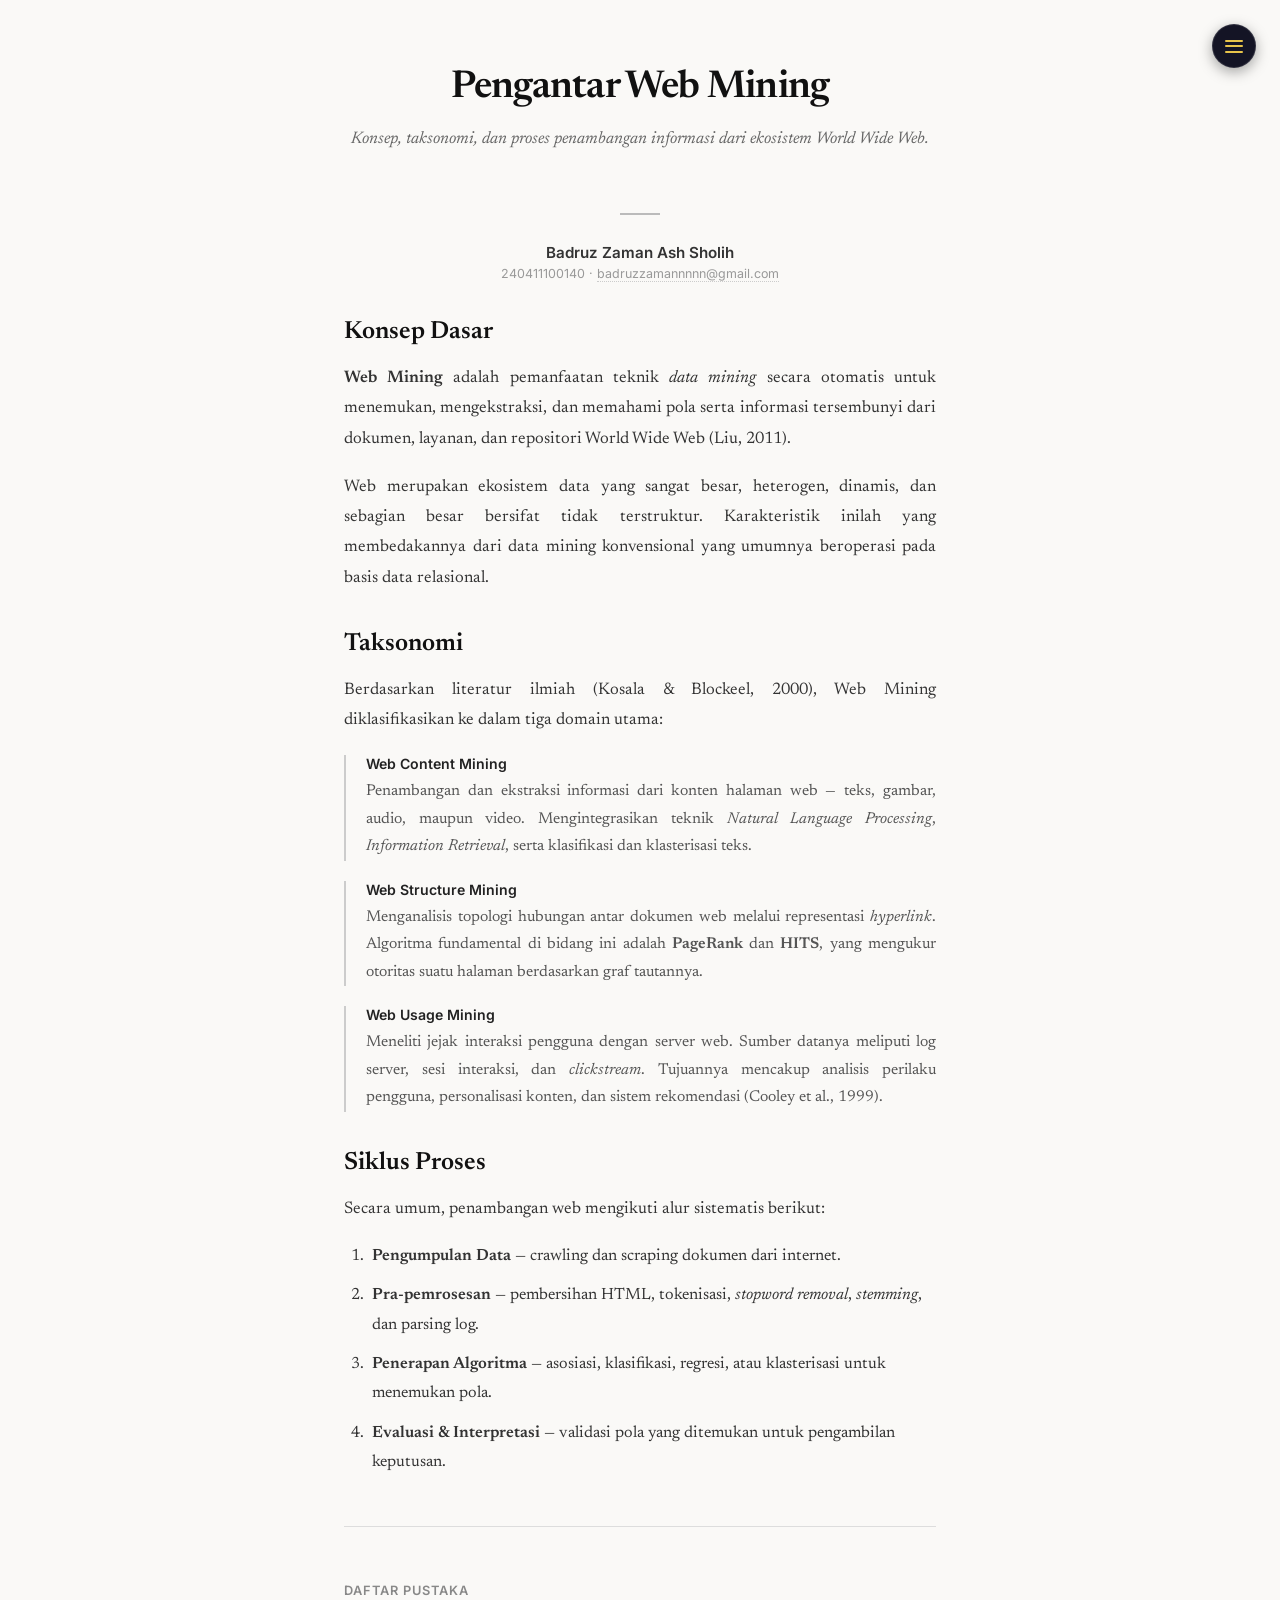
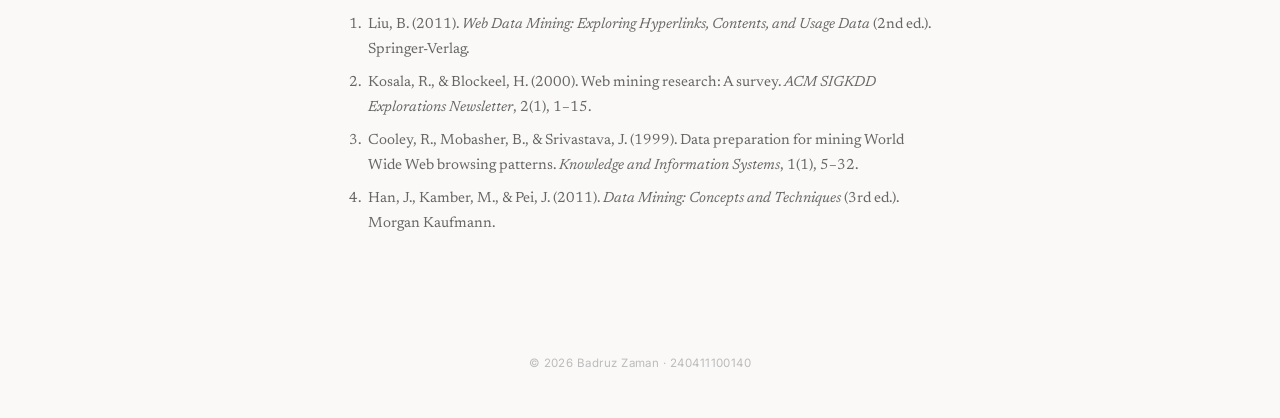
==== commit 4aa04774: "fix: tambah klasifikasi_berita ke menu dan optimasi performa sidebar tanpa blur" ====
--- a/index.html
+++ b/index.html
@@ -90,6 +90,7 @@
       <a href="pca.html" class="fab-item"><span class="fab-emoji">🔬</span><span class="fab-label">PCA</span></a>
       <a href="eksperimen.html" class="fab-item"><span class="fab-emoji">🧪</span><span class="fab-label">Eksperimen</span></a>
       <a href="skipgram.html" class="fab-item"><span class="fab-emoji">🧠</span><span class="fab-label">Skip-Gram</span></a>
+      <a href="klasifikasi_berita.html" class="fab-item"><span class="fab-emoji">📰</span><span class="fab-label">Klasifikasi Berita</span></a>
       <a href="graf.html" class="fab-item"><span class="fab-emoji">🕸️</span><span class="fab-label">Analisis Graf</span></a>
     </nav>
     <button class="fab-toggle" onclick="document.getElementById('fabNav').classList.toggle('open')" aria-label="Menu navigasi">
--- a/style.css
+++ b/style.css
@@ -19,7 +19,7 @@
    —————————————————————————————————————————————— */
 
 /* ——————————————————————————————————————————————
-   FLOATING HAMBURGER MENU (Garis Tiga)
+   FLOATING HAMBURGER MENU (Garis Tiga) — Ultra Cepat & Ringan
    —————————————————————————————————————————————— */
 
 .fab-container {
@@ -29,44 +29,42 @@
   z-index: 9000;
 }
 
-/* Overlay backdrop ketika menu terbuka */
+/* Overlay penangkap klik di luar menu (TANPA filter blur agar tidak lag/berat) */
 .fab-overlay {
   position: fixed;
   inset: 0;
-  background: rgba(10, 10, 30, 0.25);
-  backdrop-filter: blur(2px);
-  -webkit-backdrop-filter: blur(2px);
+  background: rgba(0, 0, 0, 0.15);
   opacity: 0;
-  visibility: hidden;
-  transition: opacity 0.25s ease, visibility 0.25s ease;
+  pointer-events: none;
+  transition: opacity 0.12s ease;
   z-index: -1;
 }
 
 .fab-container.open .fab-overlay {
   opacity: 1;
-  visibility: visible;
+  pointer-events: auto;
 }
 
 /* Tombol utama — Icon Garis Tiga (Hamburger) */
 .fab-toggle {
-  width: 46px;
-  height: 46px;
+  width: 44px;
+  height: 44px;
   border-radius: 50%;
-  border: none;
+  border: 1px solid rgba(255, 255, 255, 0.12);
   background: #141425;
   cursor: pointer;
   position: relative;
   z-index: 10;
-  box-shadow: 0 3px 14px rgba(0, 0, 0, 0.3), 0 0 0 1px rgba(255, 255, 255, 0.08);
-  transition: transform 0.25s ease, box-shadow 0.25s ease, background 0.25s ease;
+  box-shadow: 0 4px 14px rgba(0, 0, 0, 0.35);
+  transition: background 0.15s ease, transform 0.15s ease;
   display: flex;
   align-items: center;
   justify-content: center;
+  padding: 0;
 }
 
 .fab-toggle:hover {
-  transform: scale(1.06);
-  box-shadow: 0 4px 18px rgba(0, 0, 0, 0.4), 0 0 0 1px rgba(255, 255, 255, 0.15);
+  transform: scale(1.05);
   background: #1e1e38;
 }
 
@@ -76,8 +74,8 @@
 
 /* 3 Garis Hamburger */
 .fab-hamburger {
-  width: 20px;
-  height: 14px;
+  width: 18px;
+  height: 13px;
   display: flex;
   flex-direction: column;
   justify-content: space-between;
@@ -90,63 +88,61 @@
   height: 2px;
   background-color: #e8c44a;
   border-radius: 2px;
-  transition: transform 0.25s ease, opacity 0.2s ease;
+  transition: transform 0.15s ease, opacity 0.12s ease;
 }
 
 /* Animasi garis 3 berubah menjadi ✕ ketika dibuka */
 .fab-container.open .fab-hamburger span:nth-child(1) {
-  transform: translateY(6px) rotate(45deg);
+  transform: translateY(5.5px) rotate(45deg);
 }
 
 .fab-container.open .fab-hamburger span:nth-child(2) {
   opacity: 0;
-  transform: scaleX(0);
 }
 
 .fab-container.open .fab-hamburger span:nth-child(3) {
-  transform: translateY(-6px) rotate(-45deg);
-}
-
-/* Menu Dropdown Panel */
+  transform: translateY(-5.5px) rotate(-45deg);
+}
+
+/* Menu Dropdown Panel — Ringan tanpa animasi berat */
 .fab-menu {
   position: absolute;
-  top: 56px;
+  top: 52px;
   right: 0;
   width: 230px;
   background: #141425;
   border: 1px solid rgba(255, 255, 255, 0.12);
-  border-radius: 14px;
-  padding: 8px;
-  box-shadow: 0 12px 32px rgba(0, 0, 0, 0.4), 0 2px 8px rgba(0, 0, 0, 0.2);
+  border-radius: 12px;
+  padding: 6px;
+  box-shadow: 0 8px 24px rgba(0, 0, 0, 0.45);
   opacity: 0;
-  visibility: hidden;
-  transform: translateY(-10px) scale(0.95);
-  transform-origin: top right;
-  transition: opacity 0.25s cubic-bezier(0.16, 1, 0.3, 1),
-              transform 0.25s cubic-bezier(0.16, 1, 0.3, 1),
-              visibility 0.25s ease;
+  pointer-events: none;
+  transform: translateY(-6px);
+  transition: opacity 0.12s ease, transform 0.12s ease;
   display: flex;
   flex-direction: column;
-  gap: 3px;
+  gap: 2px;
   z-index: 5;
+  max-height: calc(100vh - 80px);
+  overflow-y: auto;
 }
 
 .fab-container.open .fab-menu {
   opacity: 1;
-  visibility: visible;
-  transform: translateY(0) scale(1);
+  pointer-events: auto;
+  transform: translateY(0);
 }
 
 .fab-menu-header {
   font-family: 'Inter', sans-serif;
-  font-size: 0.68rem;
+  font-size: 0.65rem;
   font-weight: 700;
   text-transform: uppercase;
   letter-spacing: 0.08em;
   color: #94a3b8;
-  padding: 8px 12px 4px;
+  padding: 6px 10px 4px;
   border-bottom: 1px solid rgba(255, 255, 255, 0.07);
-  margin-bottom: 4px;
+  margin-bottom: 3px;
 }
 
 /* Item navigasi di dalam dropdown */
@@ -154,20 +150,19 @@
   display: flex;
   align-items: center;
   gap: 10px;
-  padding: 8px 12px;
-  border-radius: 8px;
+  padding: 7px 10px;
+  border-radius: 6px;
   text-decoration: none;
   color: #cbd5e1;
   font-family: 'Inter', sans-serif;
-  font-size: 0.85rem;
+  font-size: 0.82rem;
   font-weight: 500;
-  transition: background 0.15s ease, color 0.15s ease, transform 0.15s ease;
+  transition: background 0.1s ease, color 0.1s ease;
 }
 
 .fab-item:hover {
   background: rgba(255, 255, 255, 0.08);
   color: #ffffff;
-  transform: translateX(-2px);
 }
 
 .fab-item.active {
@@ -177,12 +172,13 @@
 }
 
 .fab-emoji {
-  font-size: 1.05rem;
+  font-size: 1rem;
   line-height: 1;
   display: flex;
   align-items: center;
   justify-content: center;
   width: 20px;
+  flex-shrink: 0;
 }
 
 .fab-label {
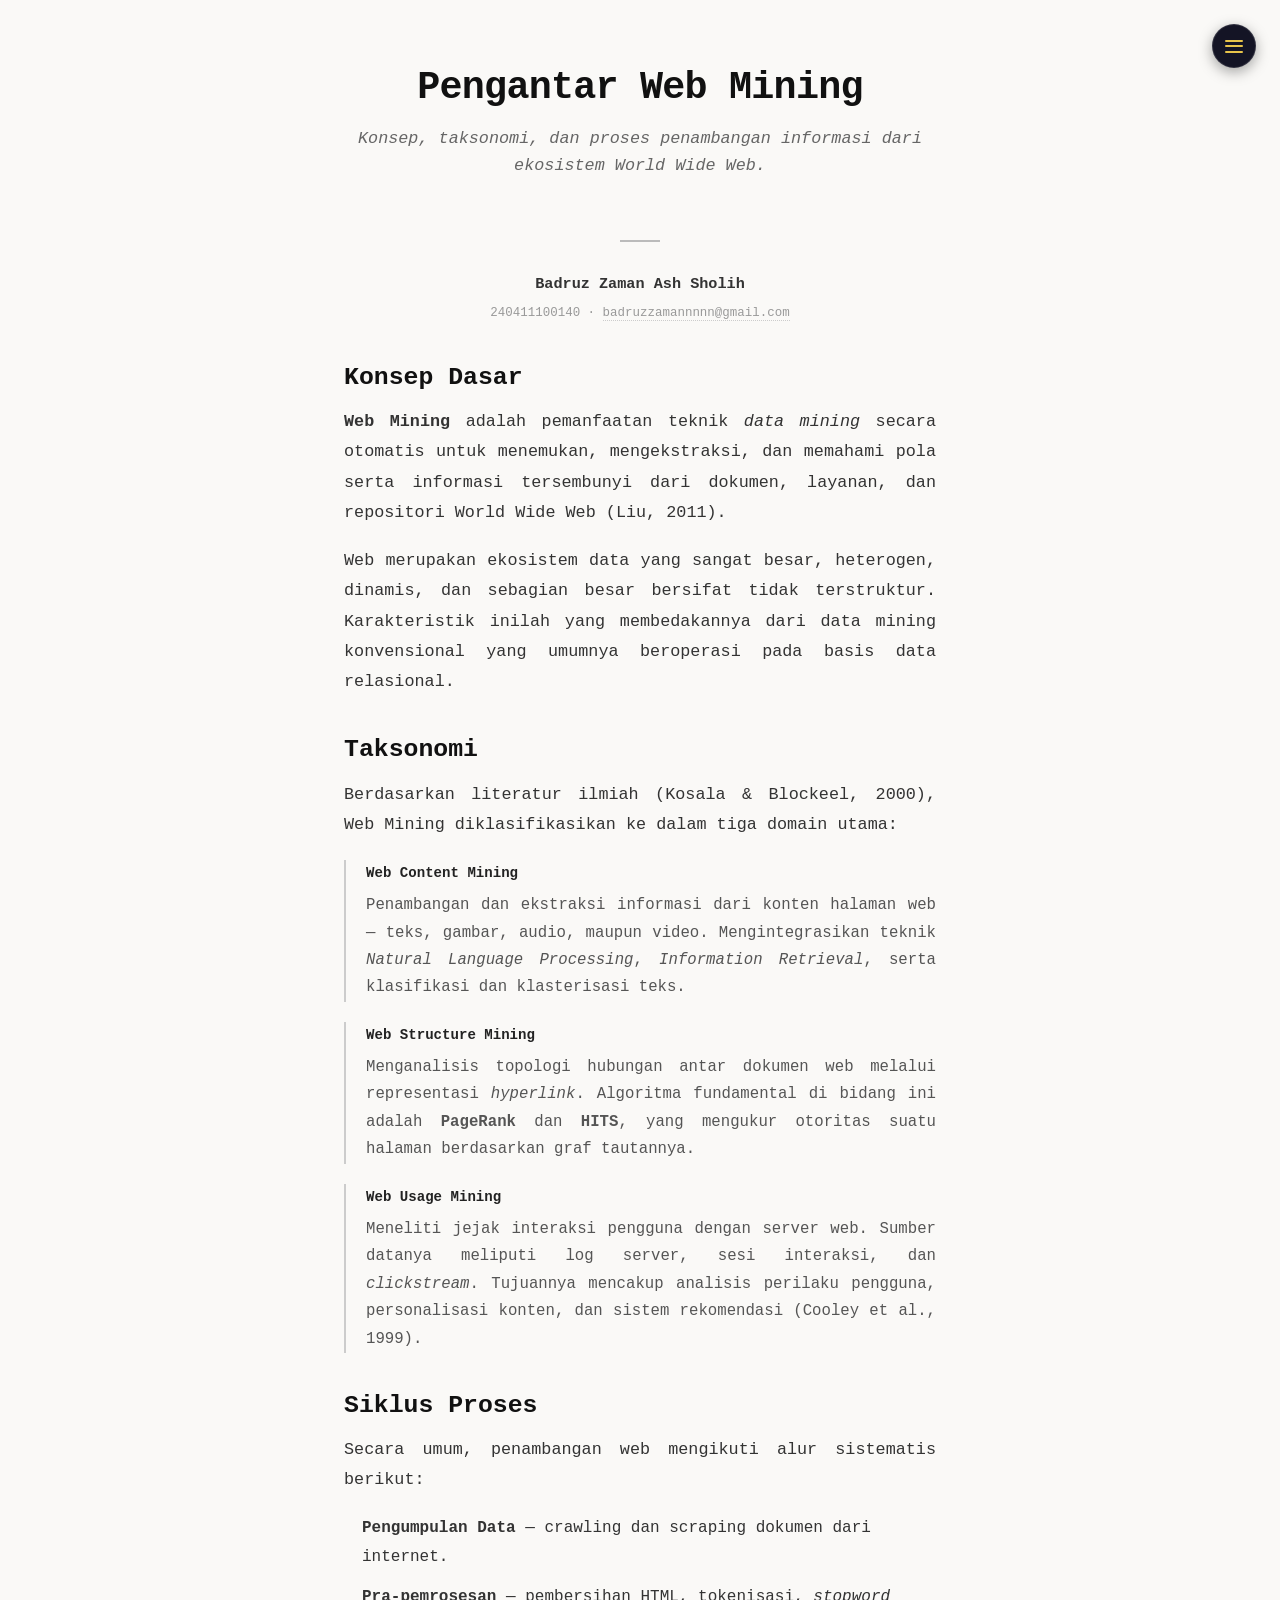
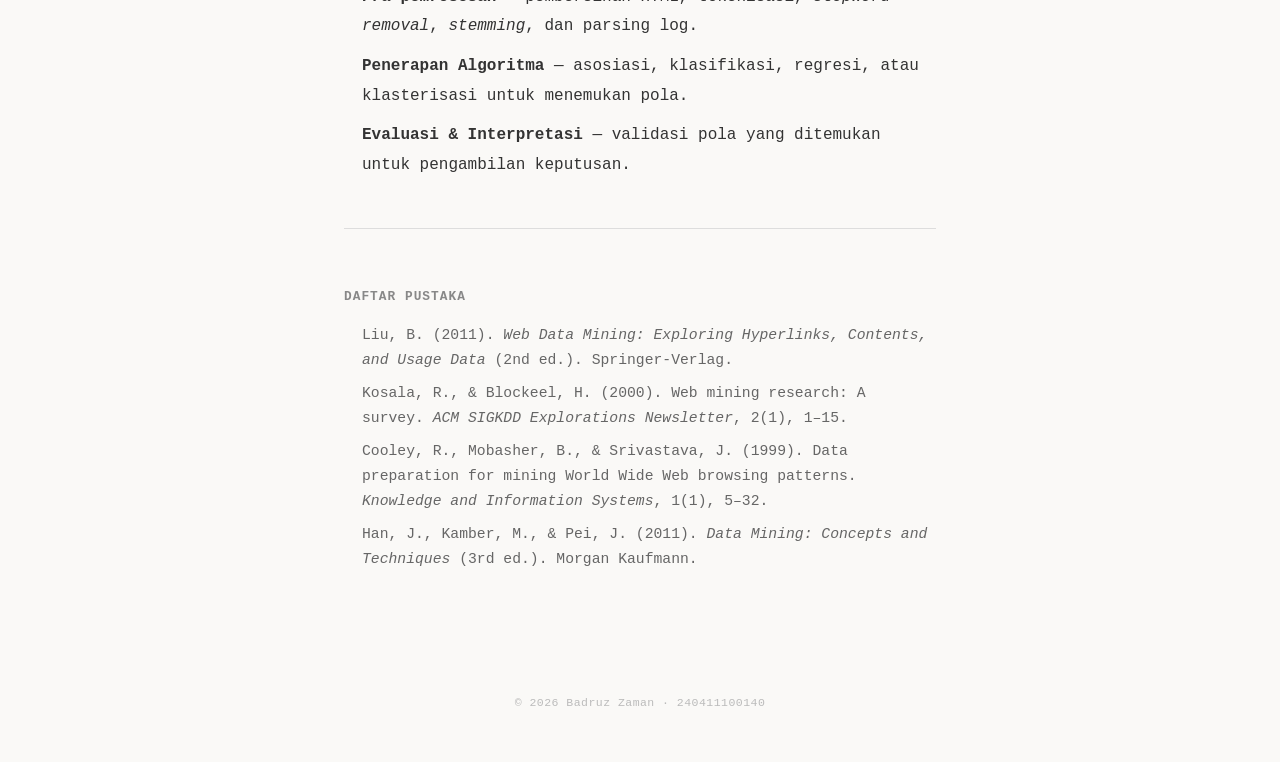
==== commit e2e54f5c: "fix: sematkan style Consolas dan no-bullet langsung di head semua html untuk bypass cache browser" ====
--- a/index.html
+++ b/index.html
@@ -4,7 +4,28 @@
   <meta charset="UTF-8" />
   <meta name="viewport" content="width=device-width, initial-scale=1.0" />
   <title>Pengantar Web Mining — Badruz Zaman</title>
-  <link rel="stylesheet" href="style.css" />
+  <link rel="stylesheet" href="style.css?v=20261111" />
+  <style>
+    *, *::before, *::after,
+    body, h1, h2, h3, h4, h5, h6, p, a, div, span, table, th, td, button, li, ul, ol, input, select, textarea, code, pre {
+      font-family: 'Consolas', 'Courier New', Courier, monospace !important;
+    }
+    body {
+      line-height: 1.85;
+    }
+    ul, ol {
+      list-style: none !important;
+      list-style-type: none !important;
+      padding-left: 14px !important;
+    }
+    ul li {
+      list-style: none !important;
+      list-style-type: none !important;
+      padding-left: 0 !important;
+      line-height: 1.85 !important;
+      margin-bottom: 8px !important;
+    }
+  </style>
 </head>
 <body>
 
--- a/style.css
+++ b/style.css
@@ -1,16 +1,24 @@
-@import url('https://fonts.googleapis.com/css2?family=Newsreader:ital,opsz,wght@0,6..72,400;0,6..72,600;1,6..72,400&family=Inter:wght@400;500;600&display=swap');
-
 * {
   box-sizing: border-box;
   margin: 0;
   padding: 0;
 }
 
+*,
+*::before,
+*::after,
+body, h1, h2, h3, h4, h5, h6, p, a, div, span, table, th, td, button, li, ul, ol, input, select, textarea, code, pre,
+.kicker, .subtitle, .meta, .name, .narasi-label, .btn-download, .fab-item, .fab-menu-header, .stat-value, .stat-label,
+.experiment-table th, .experiment-table td, .taxonomy-item h4 {
+  font-family: 'Consolas', 'Courier New', Courier, monospace !important;
+}
+
 body {
-  font-family: 'Newsreader', Georgia, 'Times New Roman', serif;
+  font-family: 'Consolas', 'Courier New', Courier, monospace !important;
   color: #222;
   background: #faf9f7;
   padding: 0;
+  line-height: 1.85;
   -webkit-font-smoothing: antialiased;
 }
 
@@ -445,8 +453,31 @@
 }
 
 /* ——————————————————————————————————————————————
-   LISTS
-   —————————————————————————————————————————————— */
+   LISTS (Bebas Buletan Hitam di Semua Halaman)
+   —————————————————————————————————————————————— */
+
+ul,
+.content ul,
+.taxonomy-item ul,
+.narasi ul {
+  list-style: none !important;
+  list-style-type: none !important;
+  padding-left: 12px !important;
+  margin-top: 8px !important;
+  margin-bottom: 20px !important;
+}
+
+ul li,
+.content ul li,
+.taxonomy-item ul li,
+.narasi ul li {
+  list-style: none !important;
+  list-style-type: none !important;
+  padding-left: 0 !important;
+  line-height: 1.85 !important;
+  margin-bottom: 8px !important;
+  color: #333;
+}
 
 .content ol {
   padding-left: 24px;
@@ -454,8 +485,8 @@
 }
 
 .content ol li {
-  font-size: 1.02rem;
-  line-height: 1.8;
+  font-size: 1rem;
+  line-height: 1.85;
   margin-bottom: 10px;
   color: #333;
   padding-left: 4px;
